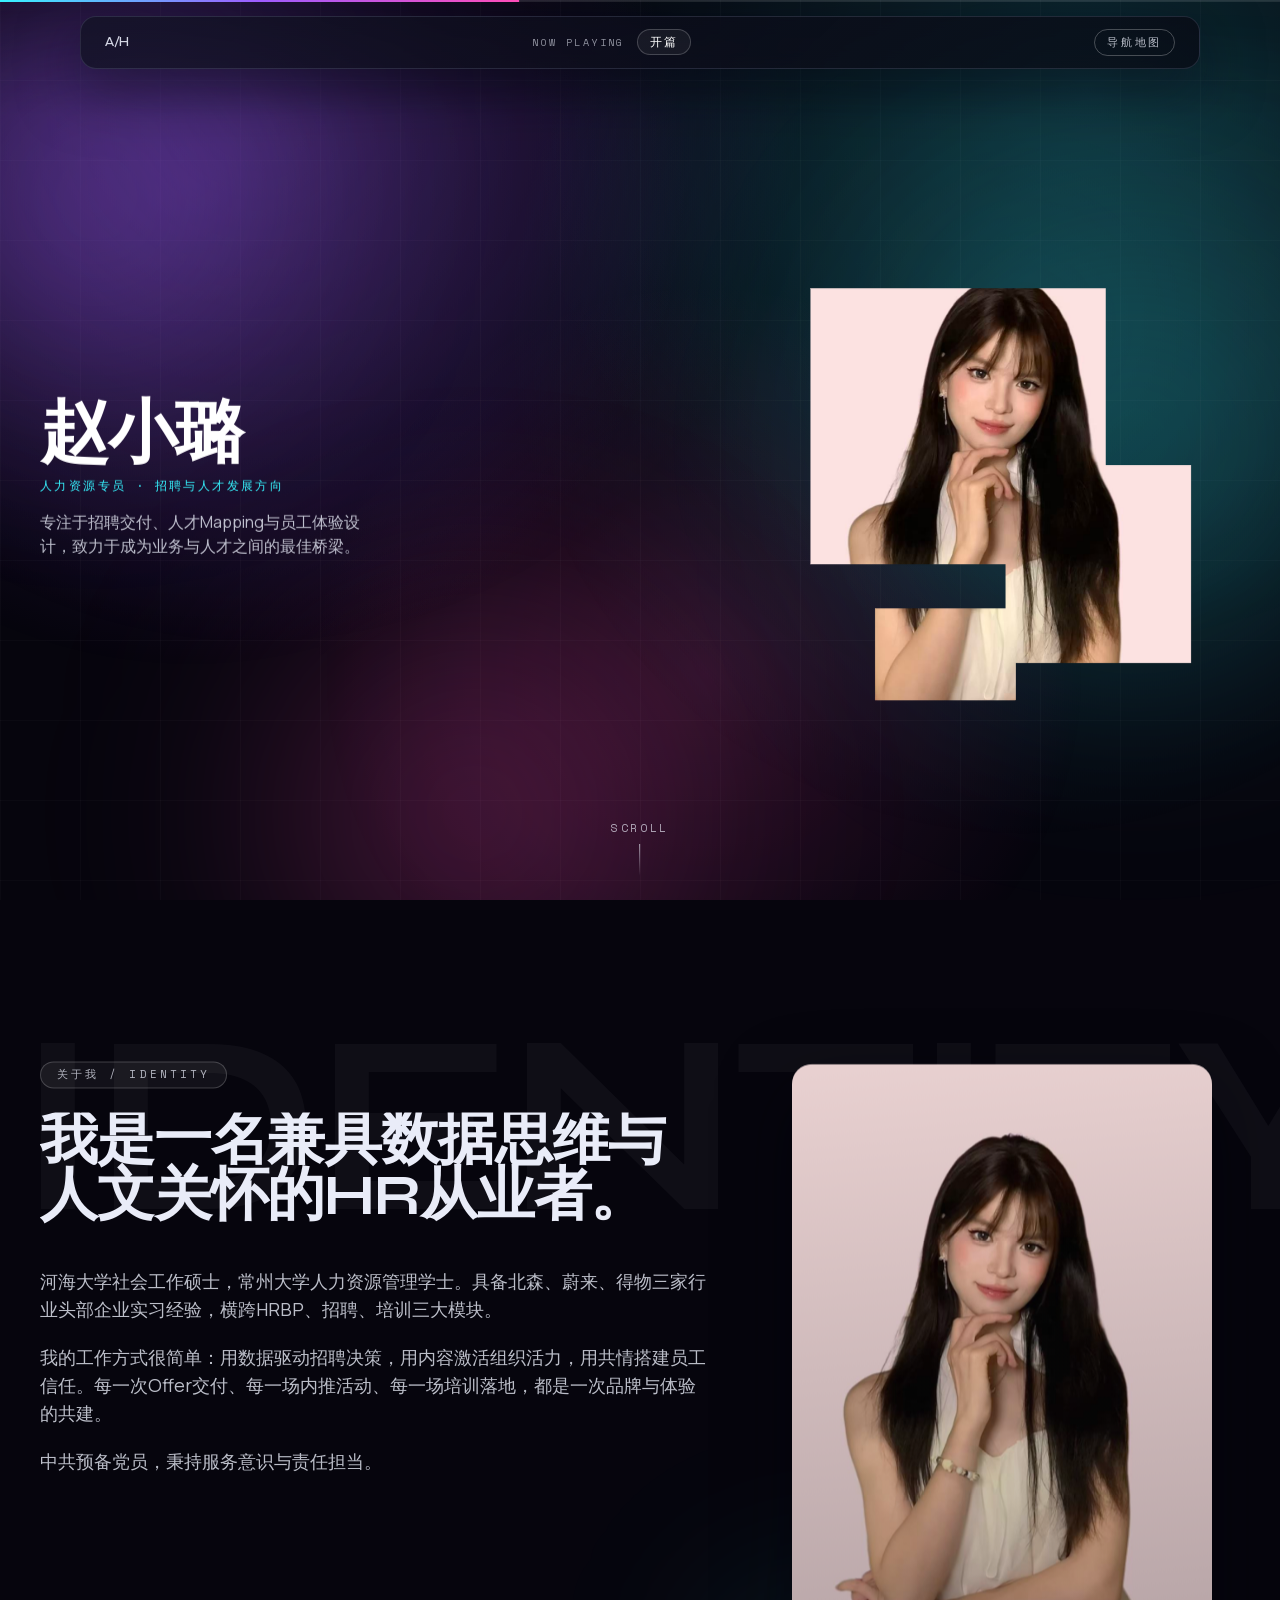
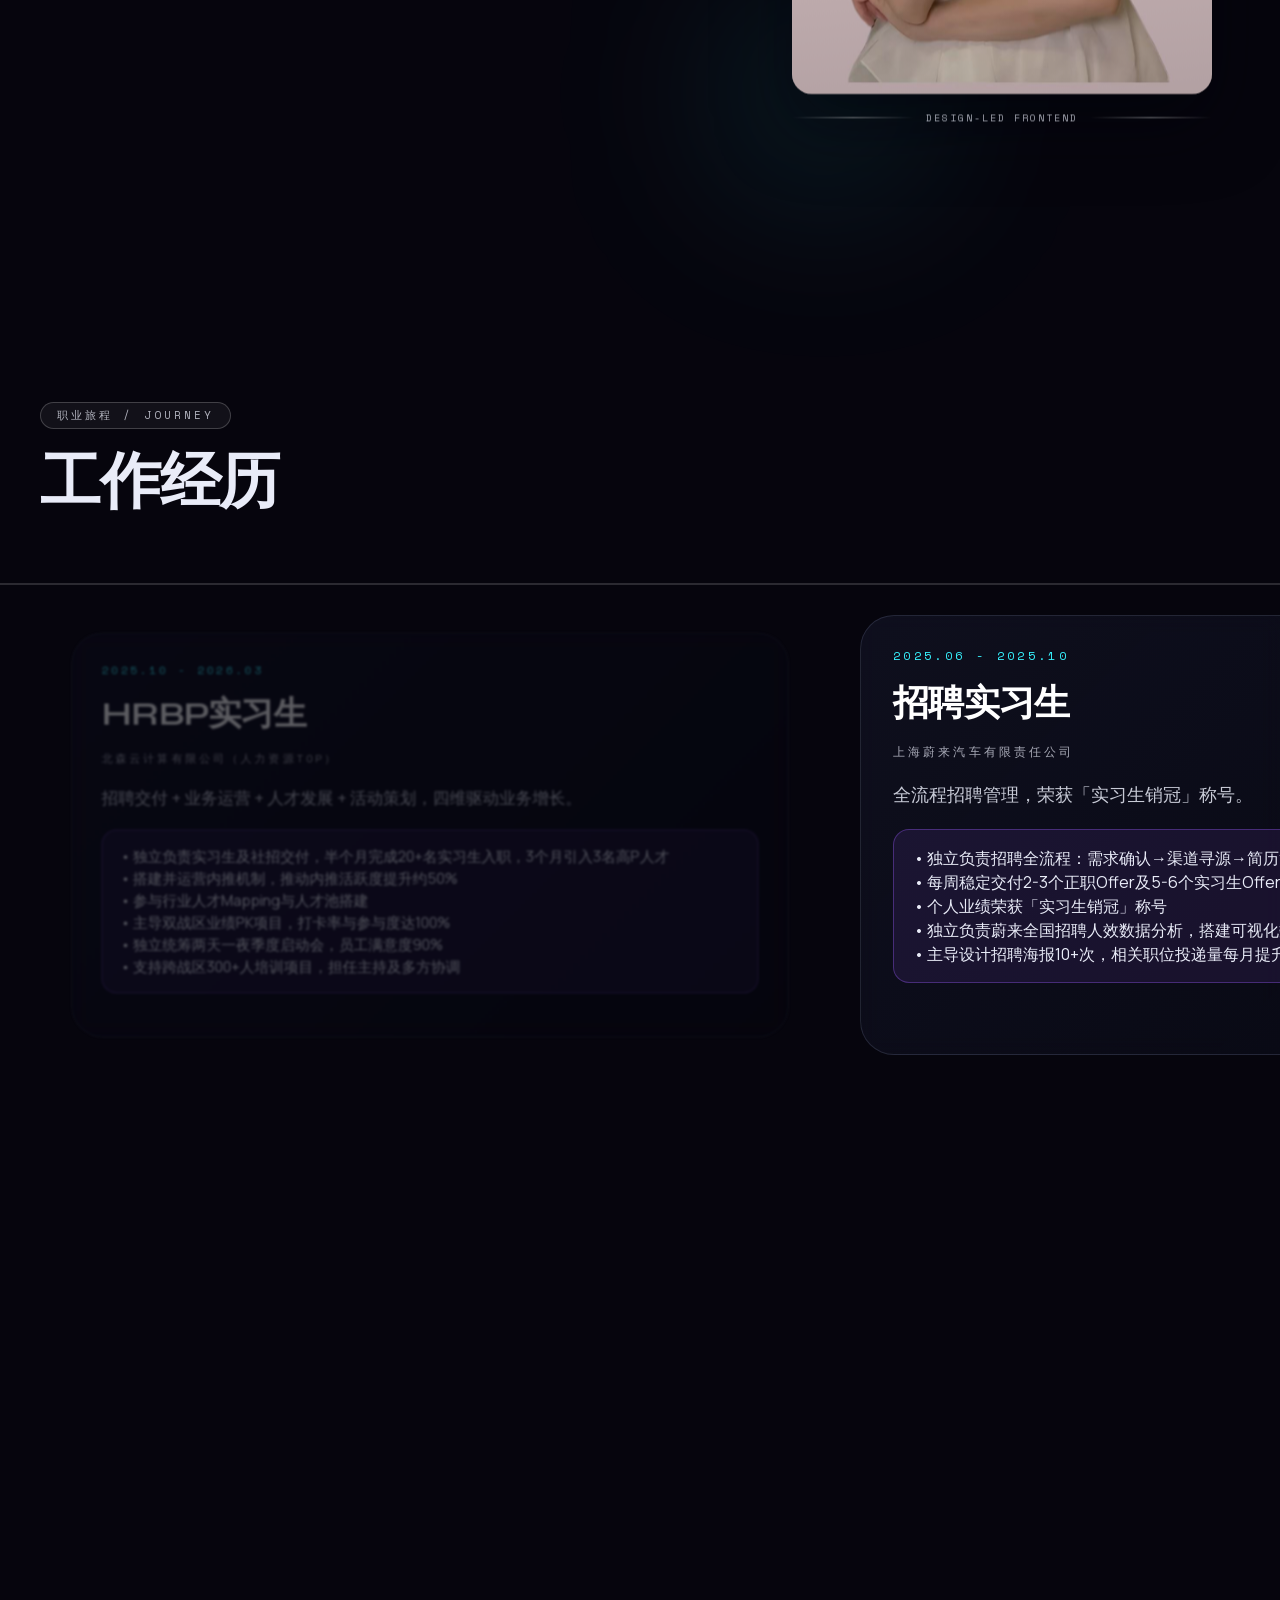
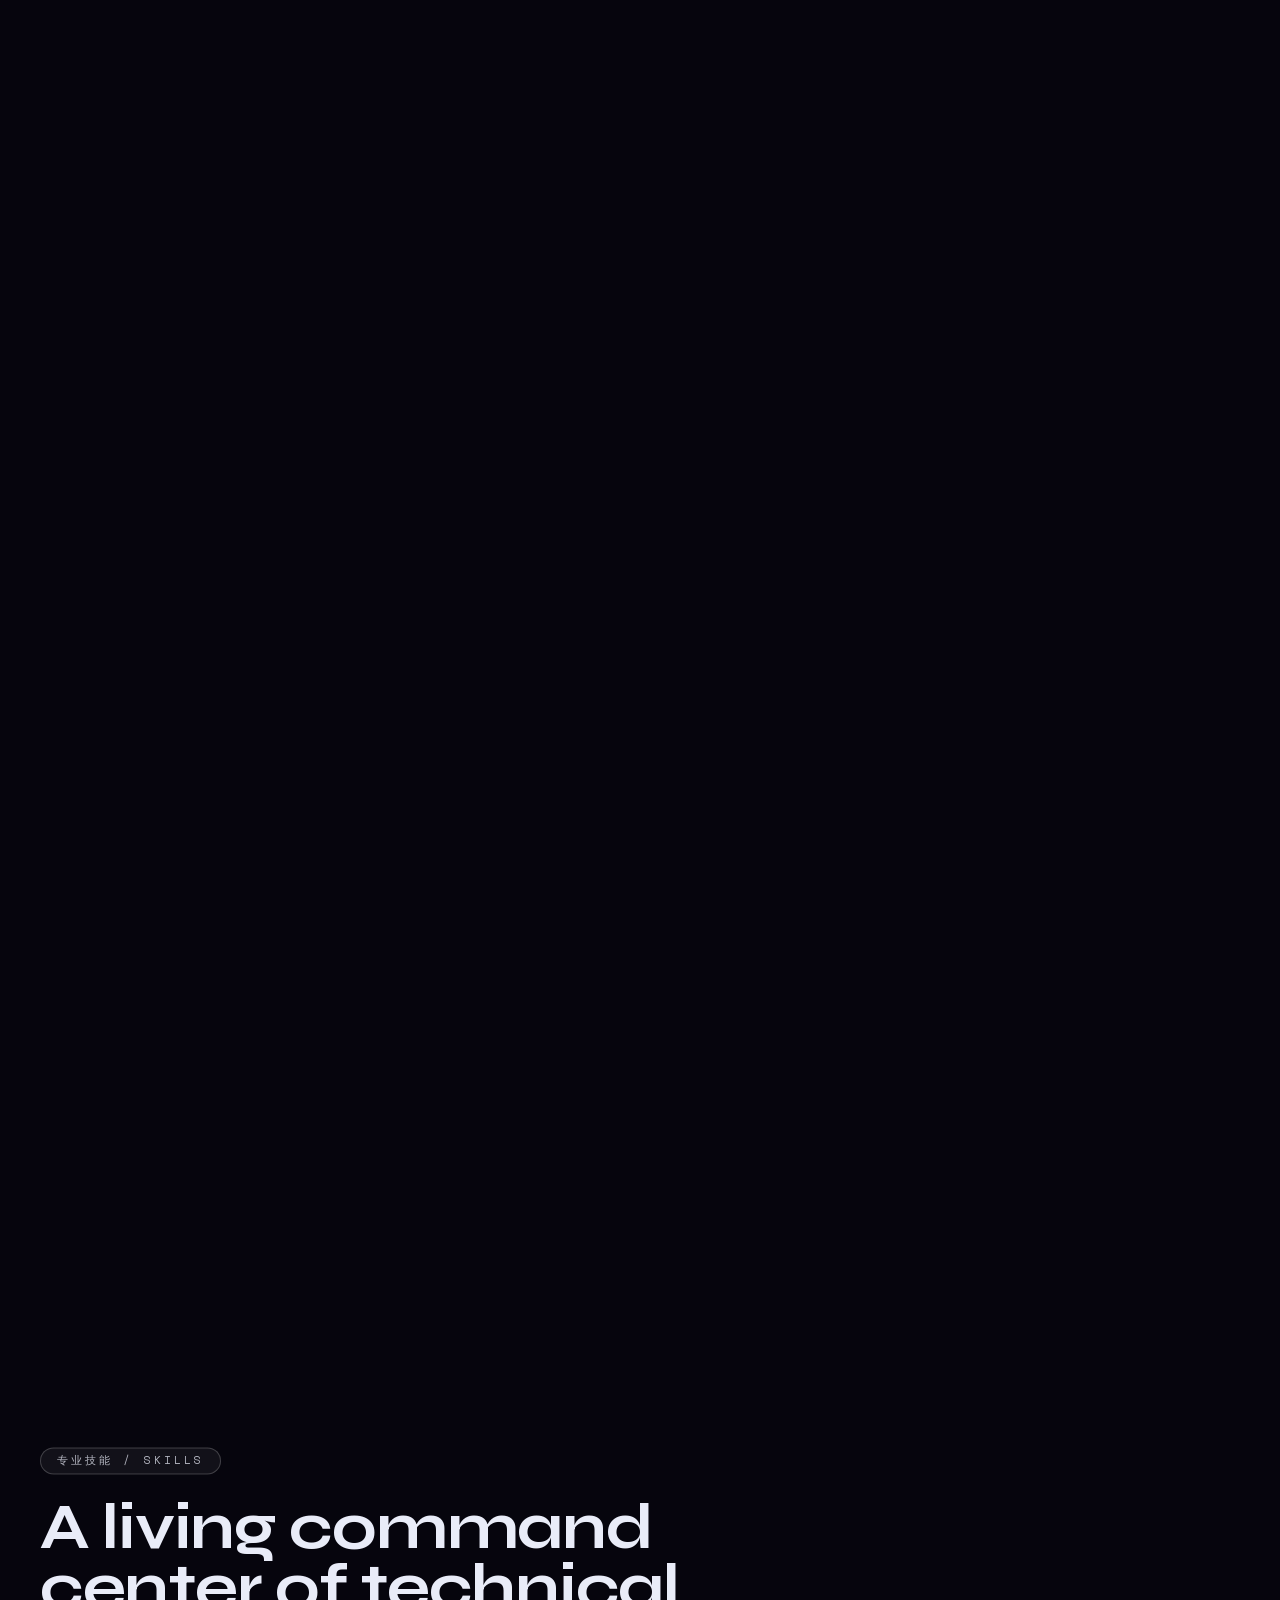
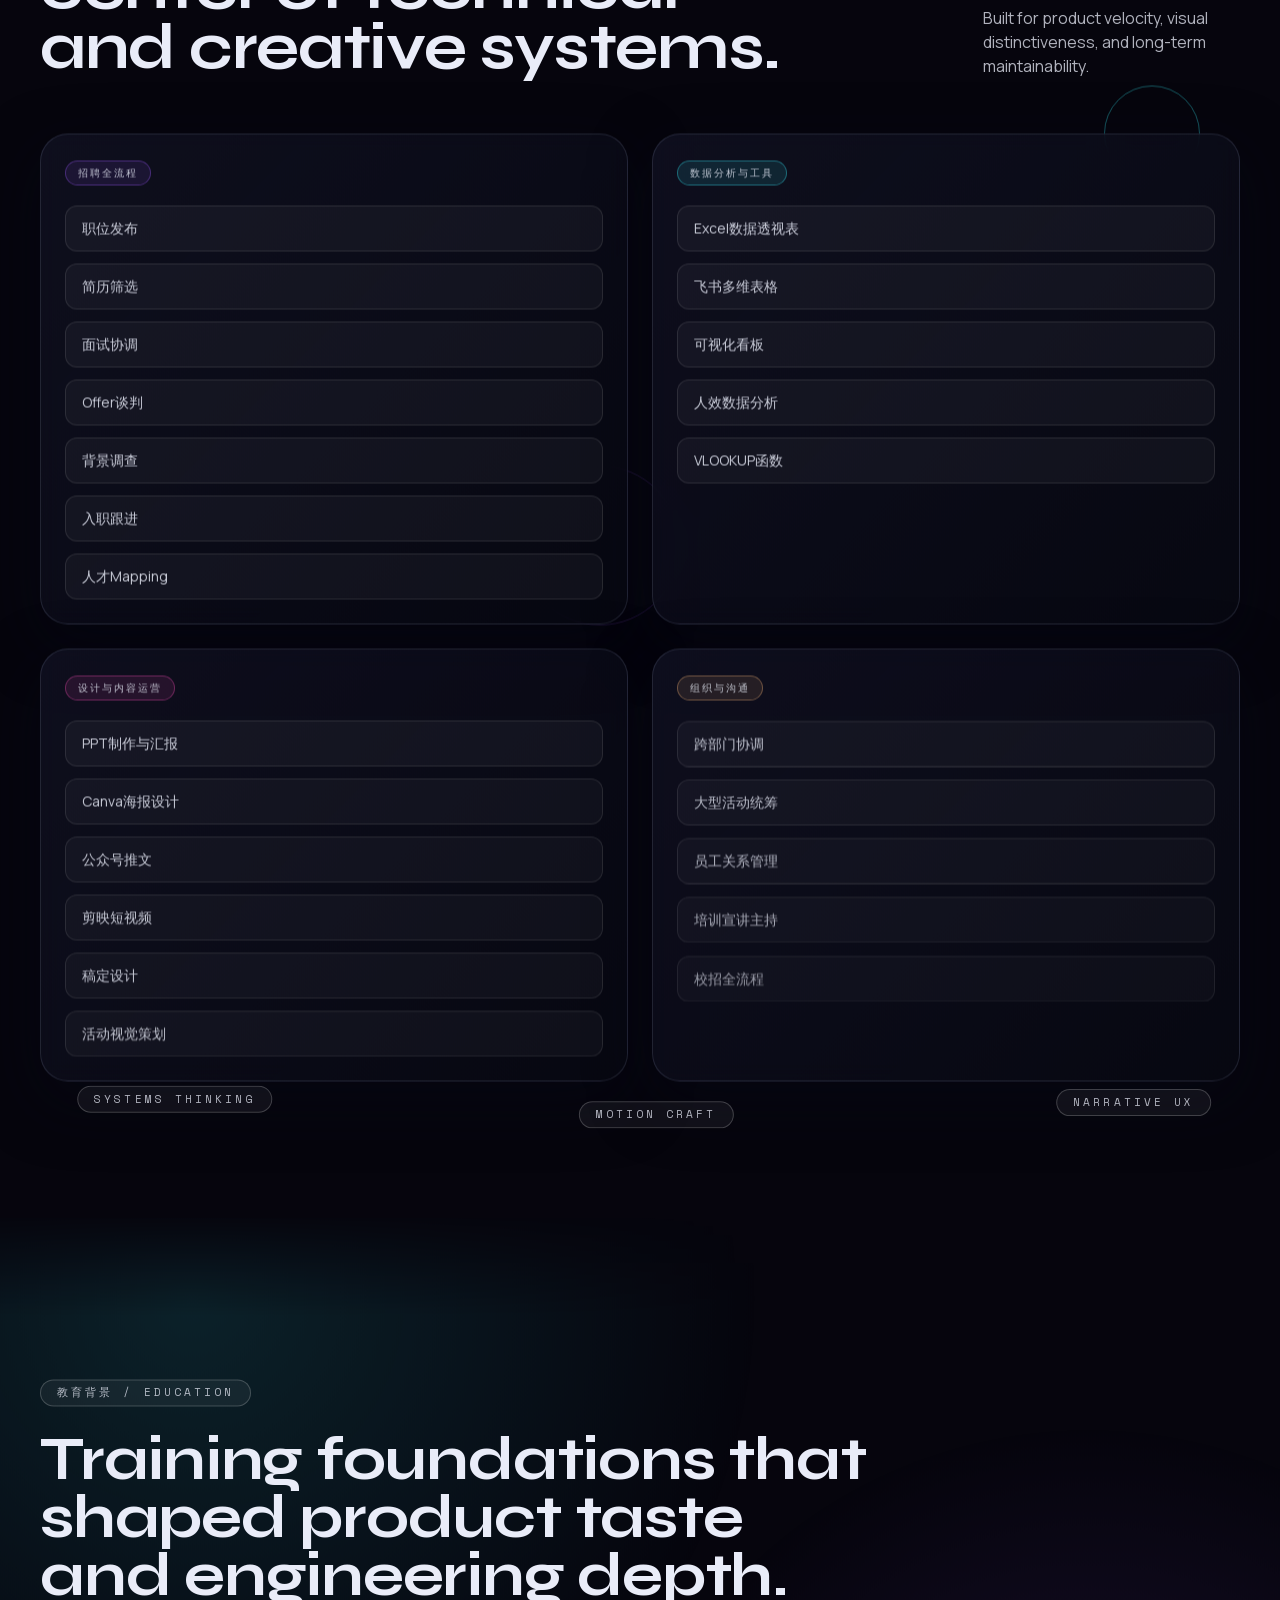
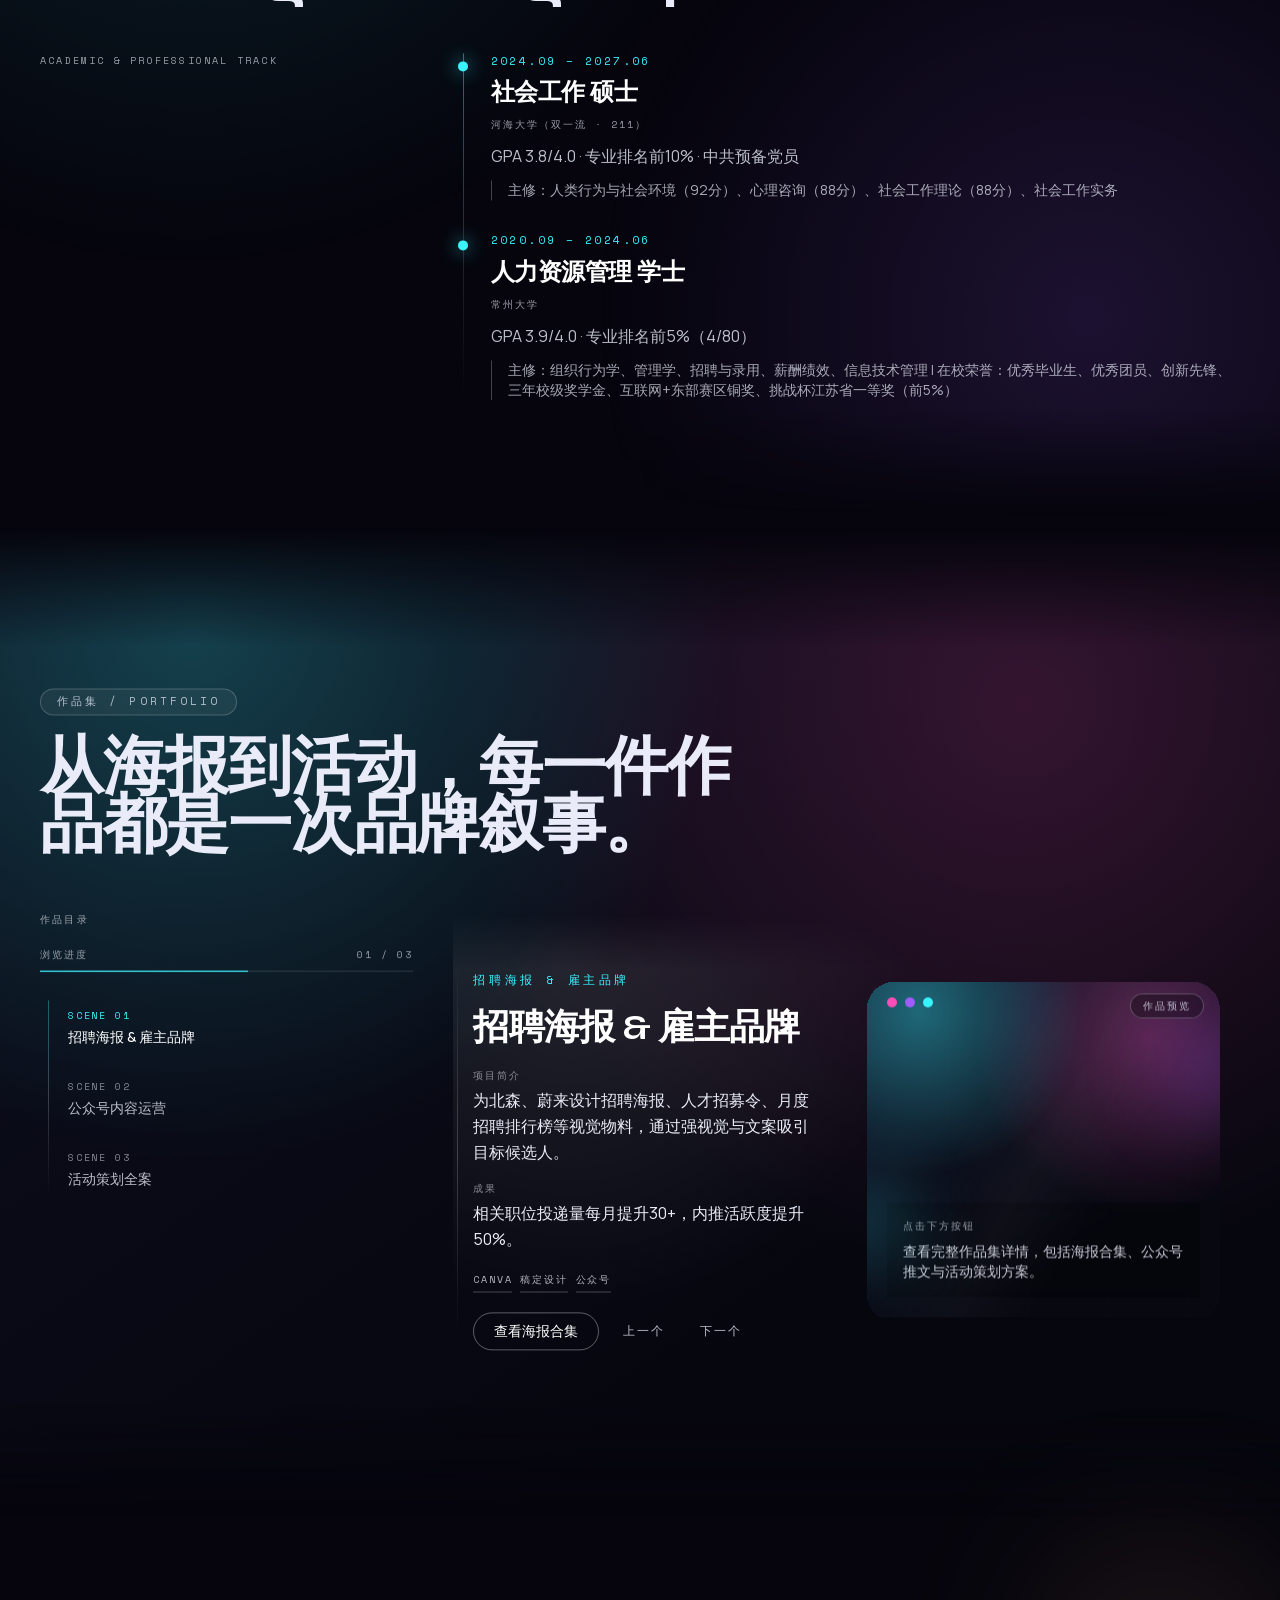
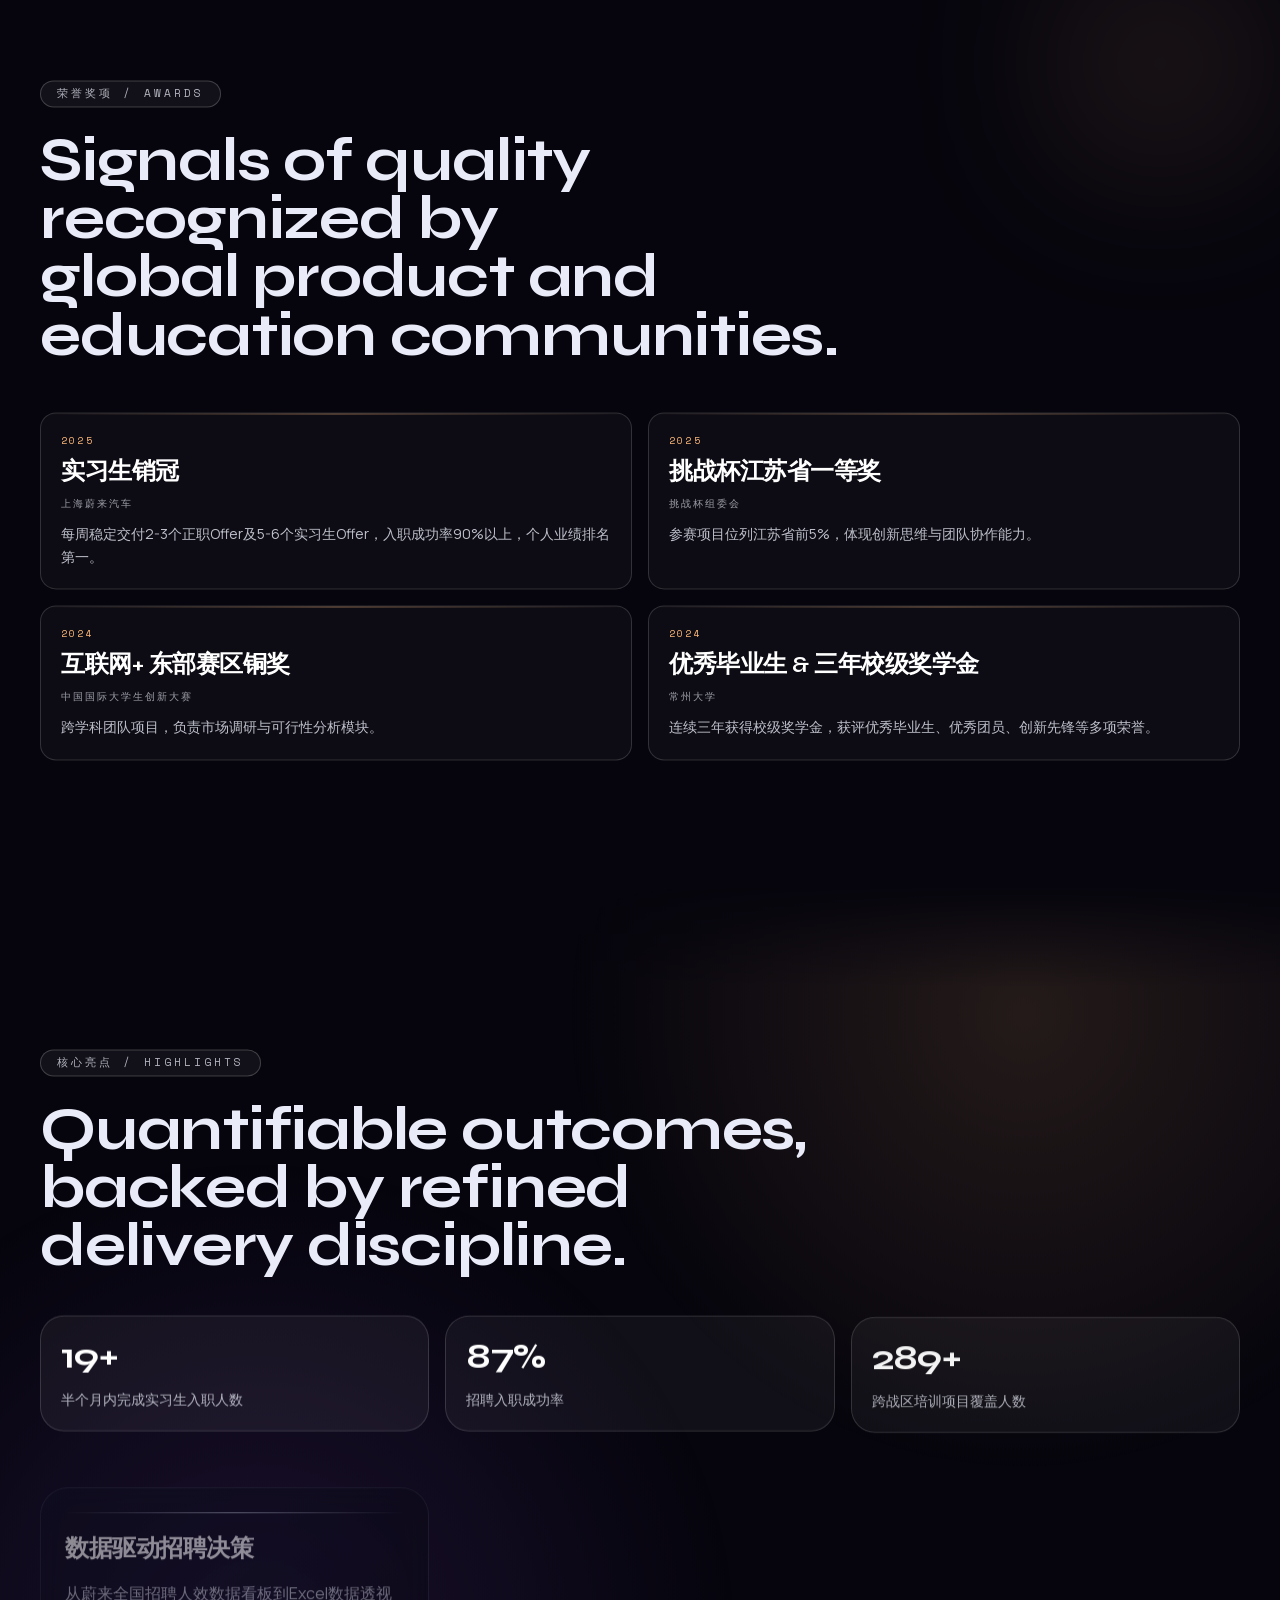
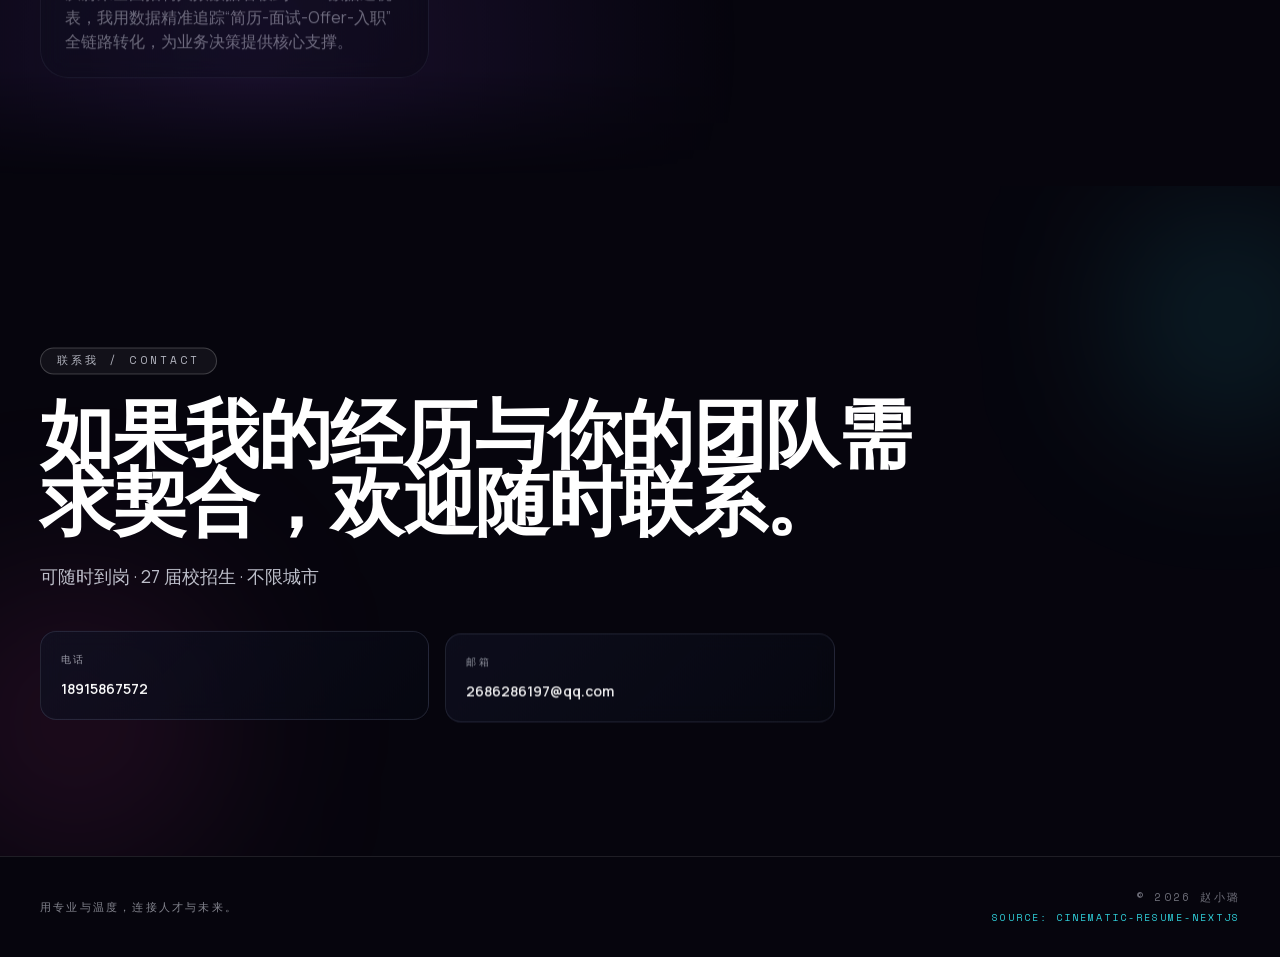
==== index.html @ 53067292 "🎬 赵小璐 Cinematic Portfolio - 初始上线" ====
<!DOCTYPE html><html lang="zh-CN" class="syne_1d438387-module__gWpXua__variable outfit_2abbc398-module__9SQu9W__variable space_grotesk_453a282b-module__MgkKOa__variable manrope_a8848467-module__G6W1Gq__variable inter_9de56097-module__CsyjlW__variable sora_3c48a25f-module__E5JlfG__variable space_mono_70fd937b-module__KsdeoW__variable jetbrains_mono_94126254-module__TF3kaW__variable"><head><meta charSet="utf-8"/><meta name="viewport" content="width=device-width, initial-scale=1"/><link rel="preload" href="/_next/static/media/051742360c26797e-s.p.0f97p8c3305p~.woff2" as="font" crossorigin="" type="font/woff2"/><link rel="preload" href="/_next/static/media/0c795a286deabae8-s.p.14tvuu96~wkr0.woff2" as="font" crossorigin="" type="font/woff2"/><link rel="preload" href="/_next/static/media/0c89a48fa5027cee-s.p.0rd3rjvnnhw7n.woff2" as="font" crossorigin="" type="font/woff2"/><link rel="preload" href="/_next/static/media/1b99372b3eaef0c8-s.p.0gx2haw2tmll8.woff2" as="font" crossorigin="" type="font/woff2"/><link rel="preload" href="/_next/static/media/6bd983bd58a87a3d-s.p.0h108oidc_0fm.woff2" as="font" crossorigin="" type="font/woff2"/><link rel="preload" href="/_next/static/media/83afe278b6a6bb3c-s.p.0q-301v4kxxnr.woff2" as="font" crossorigin="" type="font/woff2"/><link rel="preload" href="/_next/static/media/8d05cfa5faa8406c-s.p.0kbulo~7o8gic.woff2" as="font" crossorigin="" type="font/woff2"/><link rel="preload" href="/_next/static/media/a343f882a40d2cc9-s.p.0kho-wj7-y-w1.woff2" as="font" crossorigin="" type="font/woff2"/><link rel="preload" href="/_next/static/media/dc0d9adbac686440-s.p.0~z396rbj0t4w.woff2" as="font" crossorigin="" type="font/woff2"/><link rel="preload" as="image" href="/profile-photo.jpg"/><link rel="stylesheet" href="/_next/static/chunks/16zshi-6kwmlh.css" data-precedence="next"/><link rel="preload" as="script" fetchPriority="low" href="/_next/static/chunks/045g~0~zva_mv.js"/><script src="/_next/static/chunks/0dgq26a5_oy.a.js" async=""></script><script src="/_next/static/chunks/0yoi6g0rt32bk.js" async=""></script><script src="/_next/static/chunks/0s5jpni_hwqeg.js" async=""></script><script src="/_next/static/chunks/turbopack-17_g3jlff4h4-.js" async=""></script><script src="/_next/static/chunks/01xlw8hd842-c.js" async=""></script><script src="/_next/static/chunks/0d3shmwh5_nmn.js" async=""></script><script src="/_next/static/chunks/15ika4zy8_z34.js" async=""></script><script src="/_next/static/chunks/0mymiauwspnv5.js" async=""></script><meta name="next-size-adjust" content=""/><meta name="theme-color" content="#06050d"/><title>赵小璐 | 赵小璐 · HR Portfolio</title><meta name="description" content="赵小璐，河海大学社会工作硕士，专注人力资源方向。具备北森、蔚来、得物三家名企实习经验，擅长招聘全流程、人才Mapping、活动策划与数据分析。"/><meta name="application-name" content="赵小璐 · HR Portfolio"/><link rel="author" href="https://zhaoxiaolu.me"/><meta name="author" content="赵小璐"/><meta name="keywords" content="赵小璐,人力资源,HR,招聘,人才发展,河海大学,portfolio,简历"/><meta name="creator" content="赵小璐"/><meta name="publisher" content="赵小璐"/><meta name="robots" content="index, follow"/><meta name="googlebot" content="index, follow, max-video-preview:-1, max-image-preview:large, max-snippet:-1"/><meta name="category" content="technology"/><link rel="canonical" href="https://zhaoxiaolu.me/"/><meta property="og:title" content="赵小璐 | 赵小璐 · HR Portfolio"/><meta property="og:description" content="赵小璐，河海大学社会工作硕士，专注人力资源方向。具备北森、蔚来、得物三家名企实习经验，擅长招聘全流程、人才Mapping、活动策划与数据分析。"/><meta property="og:url" content="https://zhaoxiaolu.me/"/><meta property="og:site_name" content="赵小璐 · HR Portfolio"/><meta property="og:locale" content="zh_CN"/><meta property="og:image" content="https://zhaoxiaolu.me/og-profile.jpg"/><meta property="og:image:width" content="1200"/><meta property="og:image:height" content="630"/><meta property="og:image:alt" content="赵小璐 - 赵小璐 · HR Portfolio"/><meta property="og:type" content="website"/><meta name="twitter:card" content="summary_large_image"/><meta name="twitter:title" content="赵小璐 | 赵小璐 · HR Portfolio"/><meta name="twitter:description" content="赵小璐，河海大学社会工作硕士，专注人力资源方向。具备北森、蔚来、得物三家名企实习经验，擅长招聘全流程、人才Mapping、活动策划与数据分析。"/><meta name="twitter:image" content="https://zhaoxiaolu.me/og-profile.jpg"/><script src="/_next/static/chunks/03~yq9q893hmn.js" noModule=""></script></head><body style="--bg-0:#06050d;--bg-1:#100f1f;--surface-a:#111223;--surface-b:#080913;--surface-a-rgb:17 18 35;--surface-b-rgb:8 9 19;--text-main:#e9ecf8;--text-soft:#bfc4da;--loader-bg:#06050d;--loader-text:#e9ecf8;--bg-start:#05040b;--bg-mid:#090917;--bg-end:#06060f;--violet:#9f5cff;--cyan:#37f4ff;--magenta:#ff4db8;--amber:#ffb979;--violet-rgb:159 92 255;--cyan-rgb:55 244 255;--magenta-rgb:255 77 184;--amber-rgb:255 185 121;--font-display:var(--font-display-syne);--font-body:var(--font-body-manrope);--font-mono:var(--font-mono-space)"><div hidden=""><!--$--><!--/$--></div><script type="application/ld+json">{"@context":"https://schema.org","@graph":[{"@type":"WebSite","name":"赵小璐 · HR Portfolio","url":"https://zhaoxiaolu.me","description":"赵小璐，河海大学社会工作硕士，专注人力资源方向。具备北森、蔚来、得物三家名企实习经验，擅长招聘全流程、人才Mapping、活动策划与数据分析。","inLanguage":"en"},{"@type":"Person","name":"赵小璐","jobTitle":"人力资源专员 · 招聘与人才发展方向","description":"专注于招聘交付、人才Mapping与员工体验设计，致力于成为业务与人才之间的最佳桥梁。","url":"https://zhaoxiaolu.me","sameAs":[]}]}</script><main class="relative overflow-x-clip bg-abyss text-silver"><div class="fixed inset-0 z-[140]"><div class="absolute inset-0 flex"><div class="loader-panel-left h-full w-1/2" style="background-color:var(--loader-bg)"></div><div class="loader-panel-right h-full w-1/2" style="background-color:var(--loader-bg)"></div></div><div class="absolute inset-0 flex items-center justify-center"><span class="loader-initials display-font text-[clamp(3.8rem,15vw,13rem)] font-extrabold leading-none tracking-[0.08em]" style="color:var(--loader-text)">你好</span></div></div><div class="cv2-main"><div class="fixed left-0 top-0 z-[74] h-[2px] w-full bg-white/10"><div class="h-full origin-left scale-x-0 bg-gradient-to-r from-neon-cyan via-neon-violet to-neon-magenta"></div></div><header class="fixed left-1/2 top-4 z-[72] w-[calc(100%-1.5rem)] -translate-x-1/2 md:w-[min(1120px,93vw)]"><nav class="surface-panel rounded-2xl px-4 py-3 shadow-card md:px-6"><div class="flex items-center justify-between gap-3"><button aria-label="Scroll to opening" class="display-font text-sm uppercase tracking-[0.28em] text-silver/90">A/H</button><div class="hidden items-center gap-3 lg:flex"><span class="mono-font text-[10px] uppercase tracking-[0.24em] text-silver/60">Now Playing</span><span class="rounded-full border border-white/20 bg-white/5 px-3 py-1 text-xs uppercase tracking-[0.18em] text-white">开篇</span></div><button aria-label="Open cinematic scene map" class="mono-font rounded-full border border-white/25 px-3 py-1 text-[11px] uppercase tracking-[0.24em] text-silver/80 transition hover:border-white/50 hover:text-white">导航地图</button></div></nav></header><div class="fixed inset-0 z-[71] hidden bg-[rgba(4,4,10,0.72)] backdrop-blur-[8px]"><div class="absolute inset-0 section-ambient bg-[radial-gradient(circle_at_15%_18%,rgba(55,244,255,0.12),transparent_42%),radial-gradient(circle_at_84%_78%,rgba(159,92,255,0.18),transparent_44%)]"></div><div class="grain-overlay absolute inset-0 opacity-25"></div><div class="pointer-events-none absolute inset-y-0 left-1/2 w-px bg-gradient-to-b from-transparent via-white/12 to-transparent max-lg:hidden"></div><div class="section-shell relative z-10 flex min-h-screen items-center py-24"><div class="scene-map-panel relative w-full"><div class="mb-8 flex items-center justify-between gap-3"><div><p class="mono-font text-[10px] uppercase tracking-[0.24em] text-silver/65">场景导航</p><p class="scene-map-meta display-font mt-2 text-2xl font-semibold text-white md:text-3xl">Cinematic Route Map</p></div><button class="scene-map-meta mono-font rounded-full border border-white/25 bg-white/[0.03] px-4 py-1.5 text-[10px] uppercase tracking-[0.22em] text-silver/80 transition hover:border-white/55 hover:text-white">Close</button></div><div class="grid gap-10 lg:grid-cols-12"><div class="lg:col-span-7"><div class="no-scrollbar max-h-[60vh] space-y-1 overflow-y-auto pr-2"><button class="scene-map-item group relative flex w-full items-center gap-4 border-b px-2 py-4 text-left transition md:py-5 border-neon-cyan/45"><span class="absolute -left-2 top-1/2 h-9 w-[2px] -translate-y-1/2 rounded-full transition bg-neon-cyan shadow-[0_0_18px_rgba(55,244,255,0.9)]"></span><span class="display-font text-3xl leading-none md:text-4xl text-neon-cyan">01</span><div class="min-w-0 flex-1"><p class="mono-font text-[10px] uppercase tracking-[0.2em] text-neon-cyan">Scene</p><p class="mt-1 text-sm uppercase tracking-[0.18em] md:text-base text-white">开篇</p></div><span class="h-px w-14 bg-gradient-to-r from-neon-cyan via-neon-violet to-neon-magenta"></span></button><button class="scene-map-item group relative flex w-full items-center gap-4 border-b px-2 py-4 text-left transition md:py-5 border-white/12 hover:border-white/30"><span class="absolute -left-2 top-1/2 h-9 w-[2px] -translate-y-1/2 rounded-full transition bg-transparent"></span><span class="display-font text-3xl leading-none md:text-4xl text-white/30 group-hover:text-white/60">02</span><div class="min-w-0 flex-1"><p class="mono-font text-[10px] uppercase tracking-[0.2em] text-silver/55">Scene</p><p class="mt-1 text-sm uppercase tracking-[0.18em] md:text-base text-silver/78 group-hover:text-white">关于我</p></div><span class="h-px w-14 bg-gradient-to-r from-white/0 to-white/20"></span></button><button class="scene-map-item group relative flex w-full items-center gap-4 border-b px-2 py-4 text-left transition md:py-5 border-white/12 hover:border-white/30"><span class="absolute -left-2 top-1/2 h-9 w-[2px] -translate-y-1/2 rounded-full transition bg-transparent"></span><span class="display-font text-3xl leading-none md:text-4xl text-white/30 group-hover:text-white/60">03</span><div class="min-w-0 flex-1"><p class="mono-font text-[10px] uppercase tracking-[0.2em] text-silver/55">Scene</p><p class="mt-1 text-sm uppercase tracking-[0.18em] md:text-base text-silver/78 group-hover:text-white">职业旅程</p></div><span class="h-px w-14 bg-gradient-to-r from-white/0 to-white/20"></span></button><button class="scene-map-item group relative flex w-full items-center gap-4 border-b px-2 py-4 text-left transition md:py-5 border-white/12 hover:border-white/30"><span class="absolute -left-2 top-1/2 h-9 w-[2px] -translate-y-1/2 rounded-full transition bg-transparent"></span><span class="display-font text-3xl leading-none md:text-4xl text-white/30 group-hover:text-white/60">04</span><div class="min-w-0 flex-1"><p class="mono-font text-[10px] uppercase tracking-[0.2em] text-silver/55">Scene</p><p class="mt-1 text-sm uppercase tracking-[0.18em] md:text-base text-silver/78 group-hover:text-white">专业技能</p></div><span class="h-px w-14 bg-gradient-to-r from-white/0 to-white/20"></span></button><button class="scene-map-item group relative flex w-full items-center gap-4 border-b px-2 py-4 text-left transition md:py-5 border-white/12 hover:border-white/30"><span class="absolute -left-2 top-1/2 h-9 w-[2px] -translate-y-1/2 rounded-full transition bg-transparent"></span><span class="display-font text-3xl leading-none md:text-4xl text-white/30 group-hover:text-white/60">05</span><div class="min-w-0 flex-1"><p class="mono-font text-[10px] uppercase tracking-[0.2em] text-silver/55">Scene</p><p class="mt-1 text-sm uppercase tracking-[0.18em] md:text-base text-silver/78 group-hover:text-white">教育背景</p></div><span class="h-px w-14 bg-gradient-to-r from-white/0 to-white/20"></span></button><button class="scene-map-item group relative flex w-full items-center gap-4 border-b px-2 py-4 text-left transition md:py-5 border-white/12 hover:border-white/30"><span class="absolute -left-2 top-1/2 h-9 w-[2px] -translate-y-1/2 rounded-full transition bg-transparent"></span><span class="display-font text-3xl leading-none md:text-4xl text-white/30 group-hover:text-white/60">06</span><div class="min-w-0 flex-1"><p class="mono-font text-[10px] uppercase tracking-[0.2em] text-silver/55">Scene</p><p class="mt-1 text-sm uppercase tracking-[0.18em] md:text-base text-silver/78 group-hover:text-white">作品集</p></div><span class="h-px w-14 bg-gradient-to-r from-white/0 to-white/20"></span></button><button class="scene-map-item group relative flex w-full items-center gap-4 border-b px-2 py-4 text-left transition md:py-5 border-white/12 hover:border-white/30"><span class="absolute -left-2 top-1/2 h-9 w-[2px] -translate-y-1/2 rounded-full transition bg-transparent"></span><span class="display-font text-3xl leading-none md:text-4xl text-white/30 group-hover:text-white/60">07</span><div class="min-w-0 flex-1"><p class="mono-font text-[10px] uppercase tracking-[0.2em] text-silver/55">Scene</p><p class="mt-1 text-sm uppercase tracking-[0.18em] md:text-base text-silver/78 group-hover:text-white">荣誉奖项</p></div><span class="h-px w-14 bg-gradient-to-r from-white/0 to-white/20"></span></button><button class="scene-map-item group relative flex w-full items-center gap-4 border-b px-2 py-4 text-left transition md:py-5 border-white/12 hover:border-white/30"><span class="absolute -left-2 top-1/2 h-9 w-[2px] -translate-y-1/2 rounded-full transition bg-transparent"></span><span class="display-font text-3xl leading-none md:text-4xl text-white/30 group-hover:text-white/60">08</span><div class="min-w-0 flex-1"><p class="mono-font text-[10px] uppercase tracking-[0.2em] text-silver/55">Scene</p><p class="mt-1 text-sm uppercase tracking-[0.18em] md:text-base text-silver/78 group-hover:text-white">核心亮点</p></div><span class="h-px w-14 bg-gradient-to-r from-white/0 to-white/20"></span></button><button class="scene-map-item group relative flex w-full items-center gap-4 border-b px-2 py-4 text-left transition md:py-5 border-white/12 hover:border-white/30"><span class="absolute -left-2 top-1/2 h-9 w-[2px] -translate-y-1/2 rounded-full transition bg-transparent"></span><span class="display-font text-3xl leading-none md:text-4xl text-white/30 group-hover:text-white/60">09</span><div class="min-w-0 flex-1"><p class="mono-font text-[10px] uppercase tracking-[0.2em] text-silver/55">Scene</p><p class="mt-1 text-sm uppercase tracking-[0.18em] md:text-base text-silver/78 group-hover:text-white">联系我</p></div><span class="h-px w-14 bg-gradient-to-r from-white/0 to-white/20"></span></button></div></div><div class="scene-map-meta relative lg:col-span-5"><p class="scene-preview-animate display-font pointer-events-none absolute -top-8 right-0 text-[18vw] font-bold leading-none text-white/[0.06] lg:text-[8vw]">01</p><div class="relative mt-6 lg:mt-10"><p class="scene-preview-animate mono-font text-[10px] uppercase tracking-[0.2em] text-silver/60">当前场景</p><p class="scene-preview-animate display-font mt-3 text-4xl font-bold leading-[0.95] text-white md:text-5xl">开篇</p><p class="scene-preview-animate mt-2 mono-font text-[10px] uppercase tracking-[0.2em] text-neon-cyan">场景 <!-- -->01</p><p class="scene-preview-animate mt-4 max-w-sm text-sm leading-relaxed text-silver/75 md:text-base">开篇氛围与第一印象。</p><p class="scene-preview-animate mt-2 max-w-sm text-xs leading-relaxed text-silver/55">A curated route through the portfolio narrative. Jump to any scene with a smooth cinematic transition.</p><div class="mt-6 h-px bg-gradient-to-r from-neon-cyan/70 via-white/30 to-transparent"></div><p class="mono-font mt-4 text-[10px] uppercase tracking-[0.2em] text-neon-cyan">共 <!-- -->9<!-- --> 个场景</p></div></div></div></div></div></div><div class="pointer-events-none fixed inset-0 z-0 overflow-hidden"><div class="noise-pan absolute inset-0 grain-overlay"></div><div class="absolute inset-0 grid-overlay opacity-60"></div><div class="absolute inset-0 bg-mesh-gradient opacity-85"></div><div class="ambient-orb-a absolute -left-20 top-8 h-[340px] w-[340px] rounded-full bg-neon-violet/30 blur-[110px]"></div><div class="ambient-orb-b absolute right-[-70px] top-[25vh] h-[420px] w-[420px] rounded-full bg-neon-cyan/20 blur-[130px]"></div><div class="ambient-orb-c absolute bottom-[-100px] left-[22%] h-[380px] w-[380px] rounded-full bg-neon-magenta/25 blur-[120px]"></div></div><div class="relative z-10"><section id="hero" data-section="true" class="hero-backdrop relative flex min-h-[100svh] items-center overflow-hidden pb-16 pt-32 md:pb-20 md:pt-36"><div class="hero-layer-slow section-ambient absolute inset-0 bg-[radial-gradient(circle_at_20%_10%,rgba(159,92,255,0.22),transparent_42%),radial-gradient(circle_at_80%_35%,rgba(55,244,255,0.12),transparent_44%)]"></div><div class="hero-layer-fast absolute right-[8%] top-[14%] h-52 w-52 rounded-full bg-neon-magenta/22 blur-[110px]"></div><div class="hero-layer-fast absolute left-[8%] top-[42%] h-52 w-52 rounded-full bg-neon-cyan/18 blur-[120px]"></div><div class="section-shell hero-scene-content relative z-10 w-full"><div class="grid items-center gap-8 lg:grid-cols-12"><div class="max-w-[820px] lg:col-span-7"><h1 class="hero-name display-font text-balance text-[clamp(2.1rem,5.4vw,4.9rem)] font-bold leading-[0.95] text-white">赵小璐</h1><p class="hero-field mono-font mt-3 text-xs uppercase tracking-[0.2em] text-neon-cyan">人力资源专员 · 招聘与人才发展方向</p><p class="hero-statement text-balance mt-4 max-w-lg text-sm leading-relaxed text-silver/80 md:text-base">专注于招聘交付、人才Mapping与员工体验设计，致力于成为业务与人才之间的最佳桥梁。</p></div><div class="hero-portrait relative mx-auto hidden w-full max-w-[360px] lg:col-span-5 lg:block xl:max-w-[400px]"><div class="hero-portrait-shell relative mx-auto aspect-[3/4] w-full overflow-hidden" style="-webkit-mask-image:url(/mask.svg);mask-image:url(/mask.svg);-webkit-mask-repeat:no-repeat;mask-repeat:no-repeat;-webkit-mask-size:100% 100%;mask-size:100% 100%;-webkit-mask-position:center;mask-position:center;-webkit-mask-mode:alpha;mask-mode:alpha"><img alt="赵小璐 portrait" decoding="async" data-nimg="fill" class="object-cover object-top" style="position:absolute;height:100%;width:100%;left:0;top:0;right:0;bottom:0;color:transparent" src="/profile-photo.jpg"/></div></div></div></div><button aria-label="Scroll to about section" class="hero-scroll-cue absolute bottom-4 left-1/2 z-20 -translate-x-1/2 md:bottom-6"><span class="mono-font inline-flex flex-col items-center text-[11px] uppercase tracking-[0.24em] text-silver/70">Scroll<span class="mt-2 h-8 w-px animate-pulseCue bg-gradient-to-b from-silver/70 to-transparent"></span></span></button></section><section id="about" data-section="true" class="relative py-28 md:py-36"><span class="about-bg-word pointer-events-none absolute left-4 top-10 display-font text-[20vw] font-bold uppercase tracking-[0.12em] text-white/[0.04]">Identity</span><div class="section-shell relative z-10 grid gap-10 lg:grid-cols-12"><div class="lg:col-span-7"><p class="label-chip mb-6">关于我 / Identity</p><h2 class="display-font text-balance text-[clamp(2rem,4.5vw,4rem)] font-bold leading-[0.98]"><span class="mr-[0.3ch] inline-block overflow-hidden"><span class="about-title-word inline-block">我是一名兼具数据思维与人文关怀的HR从业者。</span></span></h2><div class="mt-8 space-y-5"><p class="about-copy-line max-w-2xl text-base leading-relaxed text-silver/80 md:text-lg">河海大学社会工作硕士，常州大学人力资源管理学士。具备北森、蔚来、得物三家行业头部企业实习经验，横跨HRBP、招聘、培训三大模块。</p><p class="about-copy-line max-w-2xl text-base leading-relaxed text-silver/80 md:text-lg">我的工作方式很简单：用数据驱动招聘决策，用内容激活组织活力，用共情搭建员工信任。每一次Offer交付、每一场内推活动、每一场培训落地，都是一次品牌与体验的共建。</p><p class="about-copy-line max-w-2xl text-base leading-relaxed text-silver/80 md:text-lg">中共预备党员，秉持服务意识与责任担当。</p></div></div><div class="lg:col-span-5"><div class="identity-panel relative mx-auto mt-2 max-w-[420px]"><div class="pointer-events-none absolute -right-16 -top-16 h-48 w-48 rounded-full bg-neon-violet/18 blur-[95px]"></div><div class="pointer-events-none absolute -bottom-16 -left-16 h-48 w-48 rounded-full bg-neon-cyan/15 blur-[95px]"></div><figure class="about-portrait-frame relative aspect-[2/3] w-full overflow-hidden rounded-[20px] shadow-[0_28px_70px_rgba(2,3,11,0.55)]"><img alt="赵小璐 portrait" loading="lazy" decoding="async" data-nimg="fill" class="object-cover object-top" style="position:absolute;height:100%;width:100%;left:0;top:0;right:0;bottom:0;color:transparent" src="/profile-photo.jpg"/><div class="pointer-events-none absolute inset-0 bg-[linear-gradient(175deg,rgba(8,9,19,0.08),rgba(8,9,19,0.3))]"></div></figure><figcaption class="about-caption mt-4 flex items-center gap-3"><span class="h-px flex-1 bg-gradient-to-r from-transparent via-white/45 to-transparent"></span><p class="mono-font text-[10px] uppercase tracking-[0.2em] text-silver/70">Design-led Frontend</p><span class="h-px flex-1 bg-gradient-to-r from-transparent via-white/45 to-transparent"></span></figcaption></div></div></div></section><section id="journey" data-section="true" class="relative py-28 md:py-36"><div class="section-shell"><div class="mb-10 max-w-3xl"><p class="label-chip">职业旅程 / Journey</p><h2 class="display-font mt-6 text-balance text-[clamp(2rem,4.8vw,4.4rem)] font-bold leading-[0.95]">工作经历</h2></div></div><div class="hidden lg:block"><div class="relative mx-auto mt-6 w-[min(1400px,100vw)] overflow-hidden"><div class="absolute left-0 top-8 z-20 h-[2px] w-full origin-left bg-white/15"><div class="h-full origin-left scale-x-0 bg-gradient-to-r from-neon-cyan via-neon-violet to-neon-magenta"></div></div><div class="flex gap-10 px-10 pb-10 pt-16 will-change-transform"><article class="timeline-card surface-panel min-h-[440px] w-[70vw] max-w-[780px] flex-shrink-0 rounded-[34px] border border-white/15 px-8 py-8 is-active"><div class="timeline-card-content space-y-5"><p class="mono-font text-xs uppercase tracking-[0.28em] text-neon-cyan">2025.10 - 2026.03</p><h3 class="display-font text-4xl font-bold text-white">HRBP实习生</h3><p class="mono-font text-xs uppercase tracking-[0.26em] text-silver/70">北森云计算有限公司（人力资源TOP）</p><p class="max-w-xl text-lg leading-relaxed text-silver/85">招聘交付 + 业务运营 + 人才发展 + 活动策划，四维驱动业务增长。</p><div class="whitespace-pre-line rounded-2xl border border-neon-violet/35 bg-neon-violet/10 px-5 py-4 text-base text-silver">• 独立负责实习生及社招交付，半个月完成20+名实习生入职，3个月引入3名高P人才
• 搭建并运营内推机制，推动内推活跃度提升约50%
• 参与行业人才Mapping与人才池搭建
• 主导双战区业绩PK项目，打卡率与参与度达100%
• 独立统筹两天一夜季度启动会，员工满意度90%
• 支持跨战区300+人培训项目，担任主持及多方协调</div></div></article><article class="timeline-card surface-panel min-h-[440px] w-[70vw] max-w-[780px] flex-shrink-0 rounded-[34px] border border-white/15 px-8 py-8 "><div class="timeline-card-content space-y-5"><p class="mono-font text-xs uppercase tracking-[0.28em] text-neon-cyan">2025.06 - 2025.10</p><h3 class="display-font text-4xl font-bold text-white">招聘实习生</h3><p class="mono-font text-xs uppercase tracking-[0.26em] text-silver/70">上海蔚来汽车有限责任公司</p><p class="max-w-xl text-lg leading-relaxed text-silver/85">全流程招聘管理，荣获「实习生销冠」称号。</p><div class="whitespace-pre-line rounded-2xl border border-neon-violet/35 bg-neon-violet/10 px-5 py-4 text-base text-silver">• 独立负责招聘全流程：需求确认→渠道寻源→简历筛选→面试安排→Offer谈判→背调→入职
• 每周稳定交付2-3个正职Offer及5-6个实习生Offer，入职成功率90%以上
• 个人业绩荣获「实习生销冠」称号
• 独立负责蔚来全国招聘人效数据分析，搭建可视化数据看板
• 主导设计招聘海报10+次，相关职位投递量每月提升30+</div></div></article><article class="timeline-card surface-panel min-h-[440px] w-[70vw] max-w-[780px] flex-shrink-0 rounded-[34px] border border-white/15 px-8 py-8 "><div class="timeline-card-content space-y-5"><p class="mono-font text-xs uppercase tracking-[0.28em] text-neon-cyan">2022.06 - 2022.09</p><h3 class="display-font text-4xl font-bold text-white">培训实习生</h3><p class="mono-font text-xs uppercase tracking-[0.26em] text-silver/70">上海识装信息科技有限公司（得物）</p><p class="max-w-xl text-lg leading-relaxed text-silver/85">员工全生命周期管理 + 培训体系搭建。</p><div class="whitespace-pre-line rounded-2xl border border-neon-violet/35 bg-neon-violet/10 px-5 py-4 text-base text-silver">• 全面负责新员工入职全流程，每日处理10-15人入职手续，100%准确合规
• 独立撰写《招聘手册》，系统化梳理全流程招聘SOP
• 独立完成培训PPT课件制作及新员工宣讲，培训满意度95%以上
• 严谨跟进离职手续，离职交接与薪资结算零差错</div></div></article><article class="timeline-card surface-panel min-h-[440px] w-[70vw] max-w-[780px] flex-shrink-0 rounded-[34px] border border-white/15 px-8 py-8 "><div class="timeline-card-content space-y-5"><p class="mono-font text-xs uppercase tracking-[0.28em] text-neon-cyan">2024.05 - 至今</p><h3 class="display-font text-4xl font-bold text-white">研究生会主席</h3><p class="mono-font text-xs uppercase tracking-[0.26em] text-silver/70">河海大学研究生会</p><p class="max-w-xl text-lg leading-relaxed text-silver/85">500+人大型校园活动总负责人，跨部门团队领导。</p><div class="whitespace-pre-line rounded-2xl border border-neon-violet/35 bg-neon-violet/10 px-5 py-4 text-base text-silver">• 作为总负责人策划执行九校联盟、羽毛球联赛、啦啦操比赛等5+场500人级大型活动
• 联动宣传部、外联部、后勤部等多部门，协调逾百人团队
• 参与总人数超千人，活动满意度达95%
• 成功评选优秀学生会</div></div></article><div aria-hidden="true" class="w-[24vw] max-w-[320px] flex-shrink-0"></div></div></div></div><div class="section-shell lg:hidden"><div class="relative ml-3 mt-8 border-l border-white/20 pl-6"><article class="timeline-mobile-card relative mb-8 rounded-3xl border border-white/15 bg-white/[0.05] p-6"><div class="absolute -left-[34px] top-6 h-3 w-3 rounded-full bg-neon-cyan shadow-[0_0_18px_rgba(55,244,255,0.85)]"></div><p class="mono-font text-xs uppercase tracking-[0.28em] text-neon-cyan">2025.10 - 2026.03</p><h3 class="display-font mt-3 text-2xl font-semibold text-white">HRBP实习生</h3><p class="mono-font mt-2 text-[11px] uppercase tracking-[0.2em] text-silver/65">北森云计算有限公司（人力资源TOP）</p><p class="mt-4 text-sm leading-relaxed text-silver/80">招聘交付 + 业务运营 + 人才发展 + 活动策划，四维驱动业务增长。</p><p class="mt-4 whitespace-pre-line rounded-xl border border-neon-violet/35 bg-neon-violet/10 px-4 py-3 text-sm text-silver">• 独立负责实习生及社招交付，半个月完成20+名实习生入职，3个月引入3名高P人才
• 搭建并运营内推机制，推动内推活跃度提升约50%
• 参与行业人才Mapping与人才池搭建
• 主导双战区业绩PK项目，打卡率与参与度达100%
• 独立统筹两天一夜季度启动会，员工满意度90%
• 支持跨战区300+人培训项目，担任主持及多方协调</p></article><article class="timeline-mobile-card relative mb-8 rounded-3xl border border-white/15 bg-white/[0.05] p-6"><div class="absolute -left-[34px] top-6 h-3 w-3 rounded-full bg-neon-cyan shadow-[0_0_18px_rgba(55,244,255,0.85)]"></div><p class="mono-font text-xs uppercase tracking-[0.28em] text-neon-cyan">2025.06 - 2025.10</p><h3 class="display-font mt-3 text-2xl font-semibold text-white">招聘实习生</h3><p class="mono-font mt-2 text-[11px] uppercase tracking-[0.2em] text-silver/65">上海蔚来汽车有限责任公司</p><p class="mt-4 text-sm leading-relaxed text-silver/80">全流程招聘管理，荣获「实习生销冠」称号。</p><p class="mt-4 whitespace-pre-line rounded-xl border border-neon-violet/35 bg-neon-violet/10 px-4 py-3 text-sm text-silver">• 独立负责招聘全流程：需求确认→渠道寻源→简历筛选→面试安排→Offer谈判→背调→入职
• 每周稳定交付2-3个正职Offer及5-6个实习生Offer，入职成功率90%以上
• 个人业绩荣获「实习生销冠」称号
• 独立负责蔚来全国招聘人效数据分析，搭建可视化数据看板
• 主导设计招聘海报10+次，相关职位投递量每月提升30+</p></article><article class="timeline-mobile-card relative mb-8 rounded-3xl border border-white/15 bg-white/[0.05] p-6"><div class="absolute -left-[34px] top-6 h-3 w-3 rounded-full bg-neon-cyan shadow-[0_0_18px_rgba(55,244,255,0.85)]"></div><p class="mono-font text-xs uppercase tracking-[0.28em] text-neon-cyan">2022.06 - 2022.09</p><h3 class="display-font mt-3 text-2xl font-semibold text-white">培训实习生</h3><p class="mono-font mt-2 text-[11px] uppercase tracking-[0.2em] text-silver/65">上海识装信息科技有限公司（得物）</p><p class="mt-4 text-sm leading-relaxed text-silver/80">员工全生命周期管理 + 培训体系搭建。</p><p class="mt-4 whitespace-pre-line rounded-xl border border-neon-violet/35 bg-neon-violet/10 px-4 py-3 text-sm text-silver">• 全面负责新员工入职全流程，每日处理10-15人入职手续，100%准确合规
• 独立撰写《招聘手册》，系统化梳理全流程招聘SOP
• 独立完成培训PPT课件制作及新员工宣讲，培训满意度95%以上
• 严谨跟进离职手续，离职交接与薪资结算零差错</p></article><article class="timeline-mobile-card relative mb-8 rounded-3xl border border-white/15 bg-white/[0.05] p-6"><div class="absolute -left-[34px] top-6 h-3 w-3 rounded-full bg-neon-cyan shadow-[0_0_18px_rgba(55,244,255,0.85)]"></div><p class="mono-font text-xs uppercase tracking-[0.28em] text-neon-cyan">2024.05 - 至今</p><h3 class="display-font mt-3 text-2xl font-semibold text-white">研究生会主席</h3><p class="mono-font mt-2 text-[11px] uppercase tracking-[0.2em] text-silver/65">河海大学研究生会</p><p class="mt-4 text-sm leading-relaxed text-silver/80">500+人大型校园活动总负责人，跨部门团队领导。</p><p class="mt-4 whitespace-pre-line rounded-xl border border-neon-violet/35 bg-neon-violet/10 px-4 py-3 text-sm text-silver">• 作为总负责人策划执行九校联盟、羽毛球联赛、啦啦操比赛等5+场500人级大型活动
• 联动宣传部、外联部、后勤部等多部门，协调逾百人团队
• 参与总人数超千人，活动满意度达95%
• 成功评选优秀学生会</p></article></div></div></section><section id="skills" data-section="true" class="relative py-28 md:py-36"><div class="section-shell"><p class="label-chip">专业技能 / Skills</p><div class="skills-title mt-6 flex flex-col gap-4 lg:flex-row lg:items-end lg:justify-between"><h2 class="display-font text-balance text-[clamp(2.1rem,5vw,4.6rem)] font-bold leading-[0.94]">A living command center of technical and creative systems.</h2><p class="max-w-md text-sm leading-relaxed text-silver/75 md:text-base">Built for product velocity, visual distinctiveness, and long-term maintainability.</p></div><div class="skills-grid-shift relative mt-16"><div class="pointer-events-none absolute -top-12 right-10 hidden h-24 w-24 rounded-full border border-neon-cyan/35 lg:block"></div><div class="pointer-events-none absolute left-[40%] top-[35%] hidden h-40 w-40 rounded-full border border-neon-violet/20 lg:block"></div><div class="grid gap-6 md:grid-cols-2"><article class="skill-group surface-panel rounded-[28px] p-6 shadow-card"><div class="inline-flex rounded-full border px-3 py-1 border-neon-violet/35 bg-neon-violet/10"><span class="mono-font text-[10px] uppercase tracking-[0.2em] text-silver/80">招聘全流程</span></div><ul class="mt-5 grid gap-3"><li class="skill-item rounded-xl border border-white/10 bg-white/[0.04] px-4 py-3 text-sm text-silver/85 transition hover:border-white/30 hover:bg-white/10">职位发布</li><li class="skill-item rounded-xl border border-white/10 bg-white/[0.04] px-4 py-3 text-sm text-silver/85 transition hover:border-white/30 hover:bg-white/10">简历筛选</li><li class="skill-item rounded-xl border border-white/10 bg-white/[0.04] px-4 py-3 text-sm text-silver/85 transition hover:border-white/30 hover:bg-white/10">面试协调</li><li class="skill-item rounded-xl border border-white/10 bg-white/[0.04] px-4 py-3 text-sm text-silver/85 transition hover:border-white/30 hover:bg-white/10">Offer谈判</li><li class="skill-item rounded-xl border border-white/10 bg-white/[0.04] px-4 py-3 text-sm text-silver/85 transition hover:border-white/30 hover:bg-white/10">背景调查</li><li class="skill-item rounded-xl border border-white/10 bg-white/[0.04] px-4 py-3 text-sm text-silver/85 transition hover:border-white/30 hover:bg-white/10">入职跟进</li><li class="skill-item rounded-xl border border-white/10 bg-white/[0.04] px-4 py-3 text-sm text-silver/85 transition hover:border-white/30 hover:bg-white/10">人才Mapping</li></ul></article><article class="skill-group surface-panel rounded-[28px] p-6 shadow-card"><div class="inline-flex rounded-full border px-3 py-1 border-neon-cyan/35 bg-neon-cyan/10"><span class="mono-font text-[10px] uppercase tracking-[0.2em] text-silver/80">数据分析与工具</span></div><ul class="mt-5 grid gap-3"><li class="skill-item rounded-xl border border-white/10 bg-white/[0.04] px-4 py-3 text-sm text-silver/85 transition hover:border-white/30 hover:bg-white/10">Excel数据透视表</li><li class="skill-item rounded-xl border border-white/10 bg-white/[0.04] px-4 py-3 text-sm text-silver/85 transition hover:border-white/30 hover:bg-white/10">飞书多维表格</li><li class="skill-item rounded-xl border border-white/10 bg-white/[0.04] px-4 py-3 text-sm text-silver/85 transition hover:border-white/30 hover:bg-white/10">可视化看板</li><li class="skill-item rounded-xl border border-white/10 bg-white/[0.04] px-4 py-3 text-sm text-silver/85 transition hover:border-white/30 hover:bg-white/10">人效数据分析</li><li class="skill-item rounded-xl border border-white/10 bg-white/[0.04] px-4 py-3 text-sm text-silver/85 transition hover:border-white/30 hover:bg-white/10">VLOOKUP函数</li></ul></article><article class="skill-group surface-panel rounded-[28px] p-6 shadow-card"><div class="inline-flex rounded-full border px-3 py-1 border-neon-magenta/35 bg-neon-magenta/10"><span class="mono-font text-[10px] uppercase tracking-[0.2em] text-silver/80">设计与内容运营</span></div><ul class="mt-5 grid gap-3"><li class="skill-item rounded-xl border border-white/10 bg-white/[0.04] px-4 py-3 text-sm text-silver/85 transition hover:border-white/30 hover:bg-white/10">PPT制作与汇报</li><li class="skill-item rounded-xl border border-white/10 bg-white/[0.04] px-4 py-3 text-sm text-silver/85 transition hover:border-white/30 hover:bg-white/10">Canva海报设计</li><li class="skill-item rounded-xl border border-white/10 bg-white/[0.04] px-4 py-3 text-sm text-silver/85 transition hover:border-white/30 hover:bg-white/10">公众号推文</li><li class="skill-item rounded-xl border border-white/10 bg-white/[0.04] px-4 py-3 text-sm text-silver/85 transition hover:border-white/30 hover:bg-white/10">剪映短视频</li><li class="skill-item rounded-xl border border-white/10 bg-white/[0.04] px-4 py-3 text-sm text-silver/85 transition hover:border-white/30 hover:bg-white/10">稿定设计</li><li class="skill-item rounded-xl border border-white/10 bg-white/[0.04] px-4 py-3 text-sm text-silver/85 transition hover:border-white/30 hover:bg-white/10">活动视觉策划</li></ul></article><article class="skill-group surface-panel rounded-[28px] p-6 shadow-card"><div class="inline-flex rounded-full border px-3 py-1 border-neon-amber/35 bg-neon-amber/10"><span class="mono-font text-[10px] uppercase tracking-[0.2em] text-silver/80">组织与沟通</span></div><ul class="mt-5 grid gap-3"><li class="skill-item rounded-xl border border-white/10 bg-white/[0.04] px-4 py-3 text-sm text-silver/85 transition hover:border-white/30 hover:bg-white/10">跨部门协调</li><li class="skill-item rounded-xl border border-white/10 bg-white/[0.04] px-4 py-3 text-sm text-silver/85 transition hover:border-white/30 hover:bg-white/10">大型活动统筹</li><li class="skill-item rounded-xl border border-white/10 bg-white/[0.04] px-4 py-3 text-sm text-silver/85 transition hover:border-white/30 hover:bg-white/10">员工关系管理</li><li class="skill-item rounded-xl border border-white/10 bg-white/[0.04] px-4 py-3 text-sm text-silver/85 transition hover:border-white/30 hover:bg-white/10">培训宣讲主持</li><li class="skill-item rounded-xl border border-white/10 bg-white/[0.04] px-4 py-3 text-sm text-silver/85 transition hover:border-white/30 hover:bg-white/10">校招全流程</li></ul></article></div><div class="pointer-events-none absolute -bottom-10 left-0 hidden w-full justify-between px-8 lg:flex"><span class="skill-badge label-chip">Systems Thinking</span><span class="skill-badge label-chip">Motion Craft</span><span class="skill-badge label-chip">Narrative UX</span></div></div></div></section><section id="education" data-section="true" class="relative overflow-hidden py-28 md:py-36"><div class="education-ambient section-ambient pointer-events-none absolute inset-0 bg-[radial-gradient(circle_at_15%_10%,rgba(55,244,255,0.12),transparent_42%),radial-gradient(circle_at_85%_78%,rgba(159,92,255,0.15),transparent_38%)]"></div><div class="section-shell relative z-10"><p class="education-label label-chip">教育背景 / Education</p><h2 class="education-title display-font mt-6 max-w-4xl text-balance text-[clamp(2rem,4.8vw,4.2rem)] font-bold leading-[0.95]">Training foundations that shaped product taste and engineering depth.</h2><div class="mt-12 grid gap-8 lg:grid-cols-12"><div class="lg:col-span-4"><p class="mono-font text-[10px] uppercase tracking-[0.22em] text-silver/65">Academic &amp; Professional Track</p></div><div class="relative lg:col-span-8"><div class="pointer-events-none absolute bottom-0 left-3 top-0 w-px bg-gradient-to-b from-neon-cyan/45 via-white/15 to-transparent"></div><div class="space-y-8 pl-10"><article class="education-node relative"><span class="absolute -left-[2.05rem] top-2 h-2.5 w-2.5 rounded-full bg-neon-cyan shadow-[0_0_18px_rgba(55,244,255,0.8)]"></span><p class="mono-font text-[11px] uppercase tracking-[0.22em] text-neon-cyan">2024.09 – 2027.06</p><h3 class="display-font mt-2 text-2xl font-semibold text-white">社会工作 硕士</h3><p class="mono-font mt-2 text-[10px] uppercase tracking-[0.2em] text-silver/65">河海大学（双一流 · 211）</p><p class="mt-3 text-sm leading-relaxed text-silver/80 md:text-base">GPA 3.8/4.0 · 专业排名前10% · 中共预备党员</p><p class="mt-3 border-l border-white/25 pl-4 text-sm text-silver/70">主修：人类行为与社会环境（92分）、心理咨询（88分）、社会工作理论（88分）、社会工作实务</p></article><article class="education-node relative"><span class="absolute -left-[2.05rem] top-2 h-2.5 w-2.5 rounded-full bg-neon-cyan shadow-[0_0_18px_rgba(55,244,255,0.8)]"></span><p class="mono-font text-[11px] uppercase tracking-[0.22em] text-neon-cyan">2020.09 – 2024.06</p><h3 class="display-font mt-2 text-2xl font-semibold text-white">人力资源管理 学士</h3><p class="mono-font mt-2 text-[10px] uppercase tracking-[0.2em] text-silver/65">常州大学</p><p class="mt-3 text-sm leading-relaxed text-silver/80 md:text-base">GPA 3.9/4.0 · 专业排名前5%（4/80）</p><p class="mt-3 border-l border-white/25 pl-4 text-sm text-silver/70">主修：组织行为学、管理学、招聘与录用、薪酬绩效、信息技术管理 | 在校荣誉：优秀毕业生、优秀团员、创新先锋、三年校级奖学金、互联网+东部赛区铜奖、挑战杯江苏省一等奖（前5%）</p></article></div></div></div></div></section><section id="projects" data-section="true" class="relative overflow-hidden py-28 md:py-36"><div class="pointer-events-none absolute inset-0 -z-10"><div class="section-ambient absolute inset-0 opacity-60" style="background-image:radial-gradient(circle at 15% 10%,rgba(55,244,255,0.38),transparent 38%),radial-gradient(circle at 80% 18%,rgba(255,77,184,0.30),transparent 44%),linear-gradient(145deg,#12152a,#070810 72%)"></div><div class="grain-overlay section-ambient absolute inset-0"></div></div><div class="section-shell"><div class="max-w-4xl"><p class="projects-label label-chip">作品集 / Portfolio</p><h2 class="projects-title display-font mt-6 text-balance text-[clamp(2.1rem,5vw,4.8rem)] font-bold leading-[0.92]">从海报到活动，每一件作品都是一次品牌叙事。</h2></div><div class="mt-14 grid gap-10 lg:grid-cols-12"><div class="lg:col-span-4"><p class="mono-font mb-5 text-[10px] uppercase tracking-[0.22em] text-silver/65">作品目录</p><div class="project-hud mb-6"><div class="flex items-center justify-between text-[10px] uppercase tracking-[0.2em] text-silver/65"><span class="mono-font">浏览进度</span><span class="mono-font">01<!-- --> / <!-- -->03</span></div><div class="mt-2 h-[2px] overflow-hidden bg-white/10"><div class="h-full bg-neon-cyan/80 transition-[width] duration-100" style="width:0%"></div></div></div><div class="relative pl-7"><div class="pointer-events-none absolute bottom-1 left-2 top-1 w-px bg-gradient-to-b from-neon-cyan/35 via-white/20 to-transparent"></div><div class="max-h-[22rem] space-y-2 overflow-y-auto pr-2"><button class="project-selector-chip group relative w-full py-3 text-left" aria-current="true"><span class="absolute -left-[1.62rem] top-1/2 h-2.5 w-2.5 -translate-y-1/2 rounded-full border transition border-neon-cyan bg-neon-cyan shadow-[0_0_16px_rgba(55,244,255,0.8)]"></span><p class="mono-font text-[10px] uppercase tracking-[0.18em] transition text-neon-cyan">Scene <!-- -->01</p><p class="mt-1 text-sm font-medium transition text-white">招聘海报 &amp; 雇主品牌</p></button><button class="project-selector-chip group relative w-full py-3 text-left" aria-current="false"><span class="absolute -left-[1.62rem] top-1/2 h-2.5 w-2.5 -translate-y-1/2 rounded-full border transition border-white/35 bg-ink group-hover:border-white/70"></span><p class="mono-font text-[10px] uppercase tracking-[0.18em] transition text-silver/55">Scene <!-- -->02</p><p class="mt-1 text-sm font-medium transition text-silver/80 group-hover:text-white">公众号内容运营</p></button><button class="project-selector-chip group relative w-full py-3 text-left" aria-current="false"><span class="absolute -left-[1.62rem] top-1/2 h-2.5 w-2.5 -translate-y-1/2 rounded-full border transition border-white/35 bg-ink group-hover:border-white/70"></span><p class="mono-font text-[10px] uppercase tracking-[0.18em] transition text-silver/55">Scene <!-- -->03</p><p class="mt-1 text-sm font-medium transition text-silver/80 group-hover:text-white">活动策划全案</p></button></div></div></div><article class="project-stage project-stage-shell relative isolate overflow-hidden px-1 py-8 md:px-3 lg:col-span-8 lg:px-5 lg:py-10"><div class="section-ambient absolute inset-0 bg-[radial-gradient(circle_at_15%_12%,rgba(255,255,255,0.1),transparent_45%)]"></div><div class="relative z-10 grid items-center gap-8 lg:grid-cols-12 lg:gap-10"><div class="relative space-y-5 lg:col-span-6 lg:pr-4"><div class="pointer-events-none absolute -left-4 bottom-2 top-2 hidden w-px bg-gradient-to-b from-transparent via-white/20 to-transparent lg:block"></div><p class="project-stage-item mono-font text-xs uppercase tracking-[0.3em] text-neon-cyan">招聘海报 &amp; 雇主品牌</p><h3 class="project-stage-item display-font text-balance text-3xl font-bold text-white md:text-4xl">招聘海报 &amp; 雇主品牌</h3><div class="project-stage-item space-y-4"><div class="space-y-1"><p class="mono-font text-[10px] uppercase tracking-[0.18em] text-silver/55">项目简介</p><p class="text-base leading-relaxed text-silver/82">为北森、蔚来设计招聘海报、人才招募令、月度招聘排行榜等视觉物料，通过强视觉与文案吸引目标候选人。</p></div><div class="space-y-1"><p class="mono-font text-[10px] uppercase tracking-[0.18em] text-silver/55">成果</p><p class="text-base leading-relaxed text-silver/82">相关职位投递量每月提升30+，内推活跃度提升50%。</p></div></div><div class="project-stage-item flex flex-wrap gap-2"><span class="mono-font border-b border-white/25 pb-1 text-[10px] uppercase tracking-[0.18em] text-silver/75">Canva</span><span class="mono-font border-b border-white/25 pb-1 text-[10px] uppercase tracking-[0.18em] text-silver/75">稿定设计</span><span class="mono-font border-b border-white/25 pb-1 text-[10px] uppercase tracking-[0.18em] text-silver/75">公众号</span></div><div class="project-stage-item flex flex-wrap items-center gap-3"><a class="magnetic-button inline-block rounded-full border border-white/35 px-5 py-2 text-sm font-medium text-white hover:border-neon-cyan hover:text-neon-cyan transition-colors" href="/portfolio/posters/">查看海报合集</a><button class="px-3 py-2 text-xs uppercase tracking-[0.14em] text-silver/80 transition hover:text-white">上一个</button><button class="px-3 py-2 text-xs uppercase tracking-[0.14em] text-silver/80 transition hover:text-white">下一个</button></div></div><div class="lg:col-span-6"><div class="project-visual-layer relative overflow-hidden [clip-path:polygon(0_0,100%_0,100%_87%,84%_100%,0_100%)]"><div class="project-visual-inner relative min-h-[260px] md:min-h-[340px]" style="background-image:radial-gradient(circle at 15% 10%,rgba(55,244,255,0.38),transparent 38%),radial-gradient(circle at 80% 18%,rgba(255,77,184,0.30),transparent 44%),linear-gradient(145deg,#12152a,#070810 72%)"><div class="absolute left-5 top-5 flex gap-2"><span class="h-2.5 w-2.5 rounded-full bg-neon-magenta"></span><span class="h-2.5 w-2.5 rounded-full bg-neon-violet"></span><span class="h-2.5 w-2.5 rounded-full bg-neon-cyan"></span></div><div class="absolute right-4 top-4 rounded-full border border-white/25 bg-black/40 px-3 py-1 backdrop-blur"><p class="mono-font text-[10px] uppercase tracking-[0.2em] text-silver/80">作品预览</p></div><div class="absolute bottom-5 left-5 right-5 bg-black/20 p-4 backdrop-blur-sm"><p class="mono-font text-[10px] uppercase tracking-[0.2em] text-silver/65">点击下方按钮</p><p class="mt-2 text-sm text-silver/85">查看完整作品集详情，包括海报合集、公众号推文与活动策划方案。</p></div><div class="absolute -right-10 top-10 h-24 w-24 rounded-full bg-neon-violet/30 blur-2xl"></div><div class="absolute -left-10 bottom-14 h-20 w-20 rounded-full bg-neon-cyan/30 blur-2xl"></div><div class="absolute inset-0 bg-[linear-gradient(120deg,transparent_35%,rgba(255,255,255,0.13)_50%,transparent_65%)] opacity-20 mix-blend-screen"></div><div class="grid-overlay absolute inset-0 opacity-25"></div></div></div></div></div></article></div></div></section><section id="achievements" data-section="true" class="relative py-28 md:py-36"><div class="achievement-glow pointer-events-none absolute right-10 top-16 h-40 w-40 rounded-full bg-neon-amber/20 blur-[90px]"></div><div class="section-shell"><p class="label-chip">荣誉奖项 / Awards</p><h2 class="achievement-title display-font mt-6 max-w-4xl text-balance text-[clamp(2rem,4.8vw,4.2rem)] font-bold leading-[0.95]">Signals of quality recognized by global product and education communities.</h2><div class="mt-12 grid gap-4 md:grid-cols-2"><article class="achievement-item relative overflow-hidden rounded-2xl border border-white/15 bg-white/[0.03] p-5"><div class="absolute inset-x-0 top-0 h-px bg-gradient-to-r from-transparent via-neon-amber/65 to-transparent"></div><p class="mono-font text-[10px] uppercase tracking-[0.22em] text-neon-amber">2025</p><h3 class="display-font mt-2 text-2xl font-semibold text-white">实习生销冠</h3><p class="mono-font mt-2 text-[10px] uppercase tracking-[0.2em] text-silver/65">上海蔚来汽车</p><p class="mt-3 text-sm leading-relaxed text-silver/80">每周稳定交付2-3个正职Offer及5-6个实习生Offer，入职成功率90%以上，个人业绩排名第一。</p></article><article class="achievement-item relative overflow-hidden rounded-2xl border border-white/15 bg-white/[0.03] p-5"><div class="absolute inset-x-0 top-0 h-px bg-gradient-to-r from-transparent via-neon-amber/65 to-transparent"></div><p class="mono-font text-[10px] uppercase tracking-[0.22em] text-neon-amber">2025</p><h3 class="display-font mt-2 text-2xl font-semibold text-white">挑战杯江苏省一等奖</h3><p class="mono-font mt-2 text-[10px] uppercase tracking-[0.2em] text-silver/65">挑战杯组委会</p><p class="mt-3 text-sm leading-relaxed text-silver/80">参赛项目位列江苏省前5%，体现创新思维与团队协作能力。</p></article><article class="achievement-item relative overflow-hidden rounded-2xl border border-white/15 bg-white/[0.03] p-5"><div class="absolute inset-x-0 top-0 h-px bg-gradient-to-r from-transparent via-neon-amber/65 to-transparent"></div><p class="mono-font text-[10px] uppercase tracking-[0.22em] text-neon-amber">2024</p><h3 class="display-font mt-2 text-2xl font-semibold text-white">互联网+ 东部赛区铜奖</h3><p class="mono-font mt-2 text-[10px] uppercase tracking-[0.2em] text-silver/65">中国国际大学生创新大赛</p><p class="mt-3 text-sm leading-relaxed text-silver/80">跨学科团队项目，负责市场调研与可行性分析模块。</p></article><article class="achievement-item relative overflow-hidden rounded-2xl border border-white/15 bg-white/[0.03] p-5"><div class="absolute inset-x-0 top-0 h-px bg-gradient-to-r from-transparent via-neon-amber/65 to-transparent"></div><p class="mono-font text-[10px] uppercase tracking-[0.22em] text-neon-amber">2024</p><h3 class="display-font mt-2 text-2xl font-semibold text-white">优秀毕业生 &amp; 三年校级奖学金</h3><p class="mono-font mt-2 text-[10px] uppercase tracking-[0.2em] text-silver/65">常州大学</p><p class="mt-3 text-sm leading-relaxed text-silver/80">连续三年获得校级奖学金，获评优秀毕业生、优秀团员、创新先锋等多项荣誉。</p></article></div></div></section><section id="experience" data-section="true" class="relative overflow-hidden py-28 md:py-36"><div class="experience-texture section-ambient pointer-events-none absolute inset-0 bg-[radial-gradient(circle_at_80%_15%,rgba(255,185,121,0.12),transparent_36%),radial-gradient(circle_at_20%_85%,rgba(159,92,255,0.14),transparent_38%)]"></div><div class="section-shell relative z-10"><p class="label-chip">核心亮点 / Highlights</p><h2 class="experience-title display-font mt-6 max-w-4xl text-balance text-[clamp(2rem,4.8vw,4.4rem)] font-bold leading-[0.95]">Quantifiable outcomes, backed by refined delivery discipline.</h2><div class="mt-10 grid gap-4 md:grid-cols-3"><article class="highlight-metric rounded-3xl border border-white/15 bg-white/[0.05] p-5"><p class="display-font text-4xl font-bold text-white"><span class="metric-value" data-target="20">20</span><span>+</span></p><p class="mt-3 text-sm leading-relaxed text-silver/75">半个月内完成实习生入职人数</p></article><article class="highlight-metric rounded-3xl border border-white/15 bg-white/[0.05] p-5"><p class="display-font text-4xl font-bold text-white"><span class="metric-value" data-target="90">90</span><span>%</span></p><p class="mt-3 text-sm leading-relaxed text-silver/75">招聘入职成功率</p></article><article class="highlight-metric rounded-3xl border border-white/15 bg-white/[0.05] p-5"><p class="display-font text-4xl font-bold text-white"><span class="metric-value" data-target="300">300</span><span>+</span></p><p class="mt-3 text-sm leading-relaxed text-silver/75">跨战区培训项目覆盖人数</p></article></div><div class="mt-9 grid gap-4 lg:grid-cols-3"><article class="experience-panel surface-panel rounded-[28px] p-6 transition hover:-translate-y-1 hover:border-white/30 hover:shadow-glow" style="transform:translateY(0px)"><div class="story-divider mb-5"></div><h3 class="display-font text-2xl font-semibold text-white">数据驱动招聘决策</h3><p class="mt-4 text-sm leading-relaxed text-silver/80 md:text-base">从蔚来全国招聘人效数据看板到Excel数据透视表，我用数据精准追踪“简历-面试-Offer-入职”全链路转化，为业务决策提供核心支撑。</p></article><article class="experience-panel surface-panel rounded-[28px] p-6 transition hover:-translate-y-1 hover:border-white/30 hover:shadow-glow" style="transform:translateY(4px)"><div class="story-divider mb-5"></div><h3 class="display-font text-2xl font-semibold text-white">内容激活组织活力</h3><p class="mt-4 text-sm leading-relaxed text-silver/80 md:text-base">从公众号推文到两天一夜季度启动会，从招聘海报到员工关怀计划，我相信好的内容能凝聚人心、传递品牌。</p></article><article class="experience-panel surface-panel rounded-[28px] p-6 transition hover:-translate-y-1 hover:border-white/30 hover:shadow-glow" style="transform:translateY(8px)"><div class="story-divider mb-5"></div><h3 class="display-font text-2xl font-semibold text-white">共情建立信任连接</h3><p class="mt-4 text-sm leading-relaxed text-silver/80 md:text-base">社会工作专业背景赋予我独特的人文视角。每一通Offer电话、每一次员工面谈，我都以真诚与专业建立信任。</p></article></div></div></section><section id="contact" data-section="true" class="relative overflow-hidden pb-20 pt-28 md:pb-24 md:pt-36"><div class="contact-ambient absolute -right-8 top-12 h-44 w-44 rounded-full bg-neon-cyan/20 blur-[90px]"></div><div class="contact-ambient absolute -left-10 bottom-4 h-56 w-56 rounded-full bg-neon-magenta/20 blur-[110px]"></div><div class="section-shell relative z-10"><p class="label-chip">联系我 / Contact</p><h2 class="contact-title display-font text-balance mt-7 max-w-5xl text-[clamp(2.1rem,5.8vw,5.4rem)] font-bold leading-[0.92] text-white">如果我的经历与你的团队需求契合，欢迎随时联系。</h2><p class="contact-copy mt-6 max-w-2xl text-base leading-relaxed text-silver/80 md:text-lg">可随时到岗 · 27 届校招生 · 不限城市</p><div class="mt-10 grid gap-4 md:grid-cols-3"><a href="tel:18915867572" class="contact-card magnetic-button surface-panel rounded-2xl border border-white/20 p-5 focus-visible:outline-none focus-visible:ring-2 focus-visible:ring-neon-cyan"><p class="mono-font text-[10px] uppercase tracking-[0.22em] text-silver/65">电话</p><p class="mt-3 text-sm font-semibold text-white">18915867572</p></a><a href="mailto:2686286197@qq.com" class="contact-card magnetic-button surface-panel rounded-2xl border border-white/20 p-5 focus-visible:outline-none focus-visible:ring-2 focus-visible:ring-neon-cyan"><p class="mono-font text-[10px] uppercase tracking-[0.22em] text-silver/65">邮箱</p><p class="mt-3 text-sm font-semibold text-white">2686286197@qq.com</p></a></div><div class="contact-footer-glow mt-14 h-px w-full bg-gradient-to-r from-transparent via-white/65 to-transparent"></div></div></section><footer class="relative border-t border-white/10 py-8"><div class="section-shell flex flex-col items-start justify-between gap-4 md:flex-row md:items-center"><p class="mono-font text-[11px] uppercase tracking-[0.2em] text-silver/55">用专业与温度，连接人才与未来。</p><div class="flex flex-col items-start gap-1 md:items-end"><p class="mono-font text-[11px] uppercase tracking-[0.2em] text-silver/45">© <!-- -->2026<!-- --> <!-- -->赵小璐</p><a href="https://github.com/amirho3inh/cinematic-resume-nextjs" target="_blank" rel="noreferrer" class="mono-font text-[10px] uppercase tracking-[0.2em] text-neon-cyan/85 transition hover:text-neon-cyan">Source: cinematic-resume-nextjs</a></div></div></footer></div></div></main><!--$--><!--/$--><script src="/_next/static/chunks/045g~0~zva_mv.js" id="_R_" async=""></script><script>(self.__next_f=self.__next_f||[]).push([0])</script><script>self.__next_f.push([1,"1:\"$Sreact.fragment\"\n2:I[39756,[\"/_next/static/chunks/01xlw8hd842-c.js\",\"/_next/static/chunks/0d3shmwh5_nmn.js\"],\"default\"]\n3:I[37457,[\"/_next/static/chunks/01xlw8hd842-c.js\",\"/_next/static/chunks/0d3shmwh5_nmn.js\"],\"default\"]\n4:I[30536,[\"/_next/static/chunks/01xlw8hd842-c.js\",\"/_next/static/chunks/0d3shmwh5_nmn.js\",\"/_next/static/chunks/15ika4zy8_z34.js\",\"/_next/static/chunks/0mymiauwspnv5.js\"],\"default\"]\n5:I[3371,[\"/_next/static/chunks/01xlw8hd842-c.js\",\"/_next/static/chunks/0d3shmwh5_nmn.js\",\"/_next/static/chunks/15ika4zy8_z34.js\",\"/_next/static/chunks/0mymiauwspnv5.js\"],\"default\"]\n6:I[81400,[\"/_next/static/chunks/01xlw8hd842-c.js\",\"/_next/static/chunks/0d3shmwh5_nmn.js\",\"/_next/static/chunks/15ika4zy8_z34.js\",\"/_next/static/chunks/0mymiauwspnv5.js\"],\"default\"]\n7:I[82956,[\"/_next/static/chunks/01xlw8hd842-c.js\",\"/_next/static/chunks/0d3shmwh5_nmn.js\",\"/_next/static/chunks/15ika4zy8_z34.js\",\"/_next/static/chunks/0mymiauwspnv5.js\"],\"default\"]\n8:I[33116,[\"/_next/static/chunks/01xlw8hd842-c.js\",\"/_next/static/chunks/0d3shmwh5_nmn.js\",\"/_next/static/chunks/15ika4zy8_z34.js\",\"/_next/static/chunks/0mymiauwspnv5.js\"],\"default\"]\n9:I[19777,[\"/_next/static/chunks/01xlw8hd842-c.js\",\"/_next/static/chunks/0d3shmwh5_nmn.js\",\"/_next/static/chunks/15ika4zy8_z34.js\",\"/_next/static/chunks/0mymiauwspnv5.js\"],\"default\"]\na:I[44157,[\"/_next/static/chunks/01xlw8hd842-c.js\",\"/_next/static/chunks/0d3shmwh5_nmn.js\",\"/_next/static/chunks/15ika4zy8_z34.js\",\"/_next/static/chunks/0mymiauwspnv5.js\"],\"default\"]\nb:I[22704,[\"/_next/static/chunks/01xlw8hd842-c.js\",\"/_next/static/chunks/0d3shmwh5_nmn.js\",\"/_next/static/chunks/15ika4zy8_z34.js\",\"/_next/static/chunks/0mymiauwspnv5.js\"],\"default\"]\nc:I[7100,[\"/_next/static/chunks/01xlw8hd842-c.js\",\"/_next/static/chunks/0d3shmwh5_nmn.js\",\"/_next/static/chunks/15ika4zy8_z34.js\",\"/_next/static/chunks/0mymiauwspnv5.js\"],\"default\"]\nd:I[60245,[\"/_next/static/chunks/01xlw8hd842-c.js\",\"/_next/static/chunks/0d3shmwh5_nmn.js\",\"/_next/static/chunks/15ika4zy8_z34.js\",\"/_next/static/chunks/0mymiauwspnv5.js\"],\"default\"]\ne:I[57548,[\"/_next/static/chunks/01xlw8hd842-c.js\",\"/_next/static/chunks/0d3shmwh5_nmn.js\",\"/_next/static/chunks/15ika4zy8_z34.js\",\"/_next/static/chunks/0mymiauwspnv5.js\"],\"default\"]\nf:I[28374,[\"/_next/static/chunks/01xlw8hd842-c.js\",\"/_next/static/chunks/0d3shmwh5_nmn.js\",\"/_next/static/chunks/15ika4zy8_z34.js\",\"/_next/static/chunks/0mymiauwspnv5.js\"],\"default\"]\n10:I[76548,[\"/_next/static/chunks/01xlw8hd842-c.js\",\"/_next/static/chunks/0d3shmwh5_nmn.js\",\"/_next/static/chunks/15ika4zy8_z34.js\",\"/_next/static/chunks/0mymiauwspnv5.js\"],\"default\"]\n16:I[68027,[\"/_next/static/chunks/01xlw8hd842-c.js\",\"/_next/static/chunks/0d3shmwh5_nmn.js\"],\"default\",1]\n:HL[\"/_next/static/chunks/16zshi-6kwmlh.css\",\"style\"]\n:HL[\"/_next/static/media/051742360c26797e-s.p.0f97p8c3305p~.woff2\",\"font\",{\"crossOrigin\":\"\",\"type\":\"font/woff2\"}]\n:HL[\"/_next/static/media/0c795a286deabae8-s.p.14tvuu96~wkr0.woff2\",\"font\",{\"crossOrigin\":\"\",\"type\":\"font/woff2\"}]\n:HL[\"/_next/static/media/0c89a48fa5027cee-s.p.0rd3rjvnnhw7n.woff2\",\"font\",{\"crossOrigin\":\"\",\"type\":\"font/woff2\"}]\n:HL[\"/_next/static/media/1b99372b3eaef0c8-s.p.0gx2haw2tmll8.woff2\",\"font\",{\"crossOrigin\":\"\",\"type\":\"font/woff2\"}]\n:HL[\"/_next/static/media/6bd983bd58a87a3d-s.p.0h108oidc_0fm.woff2\",\"font\",{\"crossOrigin\":\"\",\"type\":\"font/woff2\"}]\n:HL[\"/_next/static/media/83afe278b6a6bb3c-s.p.0q-301v4kxxnr.woff2\",\"font\",{\"crossOrigin\":\"\",\"type\":\"font/woff2\"}]\n:HL[\"/_next/static/media/8d05cfa5faa8406c-s.p.0kbulo~7o8gic.woff2\",\"font\",{\"crossOrigin\":\"\",\"type\":\"font/woff2\"}]\n:HL[\"/_next/static/media/a343f882a40d2cc9-s.p.0kho-wj7-y-w1.woff2\",\"font\",{\"crossOrigin\":\"\",\"type\":\"font/woff2\"}]\n:HL[\"/_next/static/media/dc0d9adbac686440-s.p.0~z396rbj0t4w.woff2\",\"font\",{\"crossOrigin\":\"\",\"type\":\"font/woff2\"}]\n"])</script><script>self.__next_f.push([1,"0:{\"P\":null,\"c\":[\"\",\"\"],\"q\":\"\",\"i\":false,\"f\":[[[\"\",{\"children\":[\"__PAGE__\",{}]},\"$undefined\",\"$undefined\",16],[[\"$\",\"$1\",\"c\",{\"children\":[[[\"$\",\"link\",\"0\",{\"rel\":\"stylesheet\",\"href\":\"/_next/static/chunks/16zshi-6kwmlh.css\",\"precedence\":\"next\",\"crossOrigin\":\"$undefined\",\"nonce\":\"$undefined\"}],[\"$\",\"script\",\"script-0\",{\"src\":\"/_next/static/chunks/01xlw8hd842-c.js\",\"async\":true,\"nonce\":\"$undefined\"}],[\"$\",\"script\",\"script-1\",{\"src\":\"/_next/static/chunks/0d3shmwh5_nmn.js\",\"async\":true,\"nonce\":\"$undefined\"}]],[\"$\",\"html\",null,{\"lang\":\"zh-CN\",\"className\":\"syne_1d438387-module__gWpXua__variable outfit_2abbc398-module__9SQu9W__variable space_grotesk_453a282b-module__MgkKOa__variable manrope_a8848467-module__G6W1Gq__variable inter_9de56097-module__CsyjlW__variable sora_3c48a25f-module__E5JlfG__variable space_mono_70fd937b-module__KsdeoW__variable jetbrains_mono_94126254-module__TF3kaW__variable\",\"children\":[\"$\",\"body\",null,{\"style\":{\"--bg-0\":\"#06050d\",\"--bg-1\":\"#100f1f\",\"--surface-a\":\"#111223\",\"--surface-b\":\"#080913\",\"--surface-a-rgb\":\"17 18 35\",\"--surface-b-rgb\":\"8 9 19\",\"--text-main\":\"#e9ecf8\",\"--text-soft\":\"#bfc4da\",\"--loader-bg\":\"#06050d\",\"--loader-text\":\"#e9ecf8\",\"--bg-start\":\"#05040b\",\"--bg-mid\":\"#090917\",\"--bg-end\":\"#06060f\",\"--violet\":\"#9f5cff\",\"--cyan\":\"#37f4ff\",\"--magenta\":\"#ff4db8\",\"--amber\":\"#ffb979\",\"--violet-rgb\":\"159 92 255\",\"--cyan-rgb\":\"55 244 255\",\"--magenta-rgb\":\"255 77 184\",\"--amber-rgb\":\"255 185 121\",\"--font-display\":\"var(--font-display-syne)\",\"--font-body\":\"var(--font-body-manrope)\",\"--font-mono\":\"var(--font-mono-space)\"},\"children\":[[\"$\",\"script\",null,{\"type\":\"application/ld+json\",\"dangerouslySetInnerHTML\":{\"__html\":\"{\\\"@context\\\":\\\"https://schema.org\\\",\\\"@graph\\\":[{\\\"@type\\\":\\\"WebSite\\\",\\\"name\\\":\\\"赵小璐 · HR Portfolio\\\",\\\"url\\\":\\\"https://zhaoxiaolu.me\\\",\\\"description\\\":\\\"赵小璐，河海大学社会工作硕士，专注人力资源方向。具备北森、蔚来、得物三家名企实习经验，擅长招聘全流程、人才Mapping、活动策划与数据分析。\\\",\\\"inLanguage\\\":\\\"en\\\"},{\\\"@type\\\":\\\"Person\\\",\\\"name\\\":\\\"赵小璐\\\",\\\"jobTitle\\\":\\\"人力资源专员 · 招聘与人才发展方向\\\",\\\"description\\\":\\\"专注于招聘交付、人才Mapping与员工体验设计，致力于成为业务与人才之间的最佳桥梁。\\\",\\\"url\\\":\\\"https://zhaoxiaolu.me\\\",\\\"sameAs\\\":[]}]}\"}}],[\"$\",\"$L2\",null,{\"parallelRouterKey\":\"children\",\"error\":\"$undefined\",\"errorStyles\":\"$undefined\",\"errorScripts\":\"$undefined\",\"template\":[\"$\",\"$L3\",null,{}],\"templateStyles\":\"$undefined\",\"templateScripts\":\"$undefined\",\"notFound\":[[[\"$\",\"title\",null,{\"children\":\"404: This page could not be found.\"}],[\"$\",\"div\",null,{\"style\":{\"fontFamily\":\"system-ui,\\\"Segoe UI\\\",Roboto,Helvetica,Arial,sans-serif,\\\"Apple Color Emoji\\\",\\\"Segoe UI Emoji\\\"\",\"height\":\"100vh\",\"textAlign\":\"center\",\"display\":\"flex\",\"flexDirection\":\"column\",\"alignItems\":\"center\",\"justifyContent\":\"center\"},\"children\":[\"$\",\"div\",null,{\"children\":[[\"$\",\"style\",null,{\"dangerouslySetInnerHTML\":{\"__html\":\"body{color:#000;background:#fff;margin:0}.next-error-h1{border-right:1px solid rgba(0,0,0,.3)}@media (prefers-color-scheme:dark){body{color:#fff;background:#000}.next-error-h1{border-right:1px solid rgba(255,255,255,.3)}}\"}}],[\"$\",\"h1\",null,{\"className\":\"next-error-h1\",\"style\":{\"display\":\"inline-block\",\"margin\":\"0 20px 0 0\",\"padding\":\"0 23px 0 0\",\"fontSize\":24,\"fontWeight\":500,\"verticalAlign\":\"top\",\"lineHeight\":\"49px\"},\"children\":404}],[\"$\",\"div\",null,{\"style\":{\"display\":\"inline-block\"},\"children\":[\"$\",\"h2\",null,{\"style\":{\"fontSize\":14,\"fontWeight\":400,\"lineHeight\":\"49px\",\"margin\":0},\"children\":\"This page could not be found.\"}]}]]}]}]],[]],\"forbidden\":\"$undefined\",\"unauthorized\":\"$undefined\"}]]}]}]]}],{\"children\":[[\"$\",\"$1\",\"c\",{\"children\":[[\"$\",\"main\",null,{\"className\":\"relative overflow-x-clip bg-abyss text-silver\",\"children\":[[\"$\",\"$L4\",null,{}],[\"$\",\"div\",null,{\"className\":\"cv2-main\",\"children\":[[\"$\",\"$L5\",null,{}],[\"$\",\"$L6\",null,{}],[\"$\",\"$L7\",null,{}],[\"$\",\"div\",null,{\"className\":\"relative z-10\",\"children\":[[\"$\",\"$L8\",null,{}],[\"$\",\"$L9\",null,{}],[\"$\",\"$La\",null,{}],[\"$\",\"$Lb\",null,{}],[\"$\",\"$Lc\",null,{}],false,[\"$\",\"$Ld\",null,{}],[\"$\",\"$Le\",null,{}],false,false,[\"$\",\"$Lf\",null,{}],false,[\"$\",\"$L10\",null,{}],[\"$\",\"footer\",null,{\"className\":\"relative border-t border-white/10 py-8\",\"children\":[\"$\",\"div\",null,{\"className\":\"section-shell flex flex-col items-start justify-between gap-4 md:flex-row md:items-center\",\"children\":[[\"$\",\"p\",null,{\"className\":\"mono-font text-[11px] uppercase tracking-[0.2em] text-silver/55\",\"children\":\"用专业与温度，连接人才与未来。\"}],[\"$\",\"div\",null,{\"className\":\"flex flex-col items-start gap-1 md:items-end\",\"children\":[[\"$\",\"p\",null,{\"className\":\"mono-font text-[11px] uppercase tracking-[0.2em] text-silver/45\",\"children\":[\"© \",2026,\" \",\"赵小璐\"]}],\"$L11\"]}]]}]}]]}]]}]]}],[\"$L12\",\"$L13\"],\"$L14\"]}],{},null,false,null]},null,false,null],\"$L15\",false]],\"m\":\"$undefined\",\"G\":[\"$16\",[\"$L17\"]],\"S\":true,\"h\":null,\"s\":\"$undefined\",\"l\":\"$undefined\",\"p\":\"$undefined\",\"d\":\"$undefined\",\"b\":\"fzqF0CIcmwj79LujQm3zn\"}\n"])</script><script>self.__next_f.push([1,"18:I[97367,[\"/_next/static/chunks/01xlw8hd842-c.js\",\"/_next/static/chunks/0d3shmwh5_nmn.js\"],\"OutletBoundary\"]\n19:\"$Sreact.suspense\"\n1b:I[97367,[\"/_next/static/chunks/01xlw8hd842-c.js\",\"/_next/static/chunks/0d3shmwh5_nmn.js\"],\"ViewportBoundary\"]\n1d:I[97367,[\"/_next/static/chunks/01xlw8hd842-c.js\",\"/_next/static/chunks/0d3shmwh5_nmn.js\"],\"MetadataBoundary\"]\n11:[\"$\",\"a\",null,{\"href\":\"https://github.com/amirho3inh/cinematic-resume-nextjs\",\"target\":\"_blank\",\"rel\":\"noreferrer\",\"className\":\"mono-font text-[10px] uppercase tracking-[0.2em] text-neon-cyan/85 transition hover:text-neon-cyan\",\"children\":\"Source: cinematic-resume-nextjs\"}]\n12:[\"$\",\"script\",\"script-0\",{\"src\":\"/_next/static/chunks/15ika4zy8_z34.js\",\"async\":true,\"nonce\":\"$undefined\"}]\n13:[\"$\",\"script\",\"script-1\",{\"src\":\"/_next/static/chunks/0mymiauwspnv5.js\",\"async\":true,\"nonce\":\"$undefined\"}]\n14:[\"$\",\"$L18\",null,{\"children\":[\"$\",\"$19\",null,{\"name\":\"Next.MetadataOutlet\",\"children\":\"$@1a\"}]}]\n15:[\"$\",\"$1\",\"h\",{\"children\":[null,[\"$\",\"$L1b\",null,{\"children\":\"$L1c\"}],[\"$\",\"div\",null,{\"hidden\":true,\"children\":[\"$\",\"$L1d\",null,{\"children\":[\"$\",\"$19\",null,{\"name\":\"Next.Metadata\",\"children\":\"$L1e\"}]}]}],[\"$\",\"meta\",null,{\"name\":\"next-size-adjust\",\"content\":\"\"}]]}]\n17:[\"$\",\"link\",\"0\",{\"rel\":\"stylesheet\",\"href\":\"/_next/static/chunks/16zshi-6kwmlh.css\",\"precedence\":\"next\",\"crossOrigin\":\"$undefined\",\"nonce\":\"$undefined\"}]\n"])</script><script>self.__next_f.push([1,"1c:[[\"$\",\"meta\",\"0\",{\"charSet\":\"utf-8\"}],[\"$\",\"meta\",\"1\",{\"name\":\"viewport\",\"content\":\"width=device-width, initial-scale=1\"}],[\"$\",\"meta\",\"2\",{\"name\":\"theme-color\",\"content\":\"#06050d\"}]]\n"])</script><script>self.__next_f.push([1,"1a:null\n"])</script><script>self.__next_f.push([1,"1e:[[\"$\",\"title\",\"0\",{\"children\":\"赵小璐 | 赵小璐 · HR Portfolio\"}],[\"$\",\"meta\",\"1\",{\"name\":\"description\",\"content\":\"赵小璐，河海大学社会工作硕士，专注人力资源方向。具备北森、蔚来、得物三家名企实习经验，擅长招聘全流程、人才Mapping、活动策划与数据分析。\"}],[\"$\",\"meta\",\"2\",{\"name\":\"application-name\",\"content\":\"赵小璐 · HR Portfolio\"}],[\"$\",\"link\",\"3\",{\"rel\":\"author\",\"href\":\"https://zhaoxiaolu.me\"}],[\"$\",\"meta\",\"4\",{\"name\":\"author\",\"content\":\"赵小璐\"}],[\"$\",\"meta\",\"5\",{\"name\":\"keywords\",\"content\":\"赵小璐,人力资源,HR,招聘,人才发展,河海大学,portfolio,简历\"}],[\"$\",\"meta\",\"6\",{\"name\":\"creator\",\"content\":\"赵小璐\"}],[\"$\",\"meta\",\"7\",{\"name\":\"publisher\",\"content\":\"赵小璐\"}],[\"$\",\"meta\",\"8\",{\"name\":\"robots\",\"content\":\"index, follow\"}],[\"$\",\"meta\",\"9\",{\"name\":\"googlebot\",\"content\":\"index, follow, max-video-preview:-1, max-image-preview:large, max-snippet:-1\"}],[\"$\",\"meta\",\"10\",{\"name\":\"category\",\"content\":\"technology\"}],[\"$\",\"link\",\"11\",{\"rel\":\"canonical\",\"href\":\"https://zhaoxiaolu.me/\"}],[\"$\",\"meta\",\"12\",{\"property\":\"og:title\",\"content\":\"赵小璐 | 赵小璐 · HR Portfolio\"}],[\"$\",\"meta\",\"13\",{\"property\":\"og:description\",\"content\":\"赵小璐，河海大学社会工作硕士，专注人力资源方向。具备北森、蔚来、得物三家名企实习经验，擅长招聘全流程、人才Mapping、活动策划与数据分析。\"}],[\"$\",\"meta\",\"14\",{\"property\":\"og:url\",\"content\":\"https://zhaoxiaolu.me/\"}],[\"$\",\"meta\",\"15\",{\"property\":\"og:site_name\",\"content\":\"赵小璐 · HR Portfolio\"}],[\"$\",\"meta\",\"16\",{\"property\":\"og:locale\",\"content\":\"zh_CN\"}],[\"$\",\"meta\",\"17\",{\"property\":\"og:image\",\"content\":\"https://zhaoxiaolu.me/og-profile.jpg\"}],[\"$\",\"meta\",\"18\",{\"property\":\"og:image:width\",\"content\":\"1200\"}],[\"$\",\"meta\",\"19\",{\"property\":\"og:image:height\",\"content\":\"630\"}],[\"$\",\"meta\",\"20\",{\"property\":\"og:image:alt\",\"content\":\"赵小璐 - 赵小璐 · HR Portfolio\"}],[\"$\",\"meta\",\"21\",{\"property\":\"og:type\",\"content\":\"website\"}],[\"$\",\"meta\",\"22\",{\"name\":\"twitter:card\",\"content\":\"summary_large_image\"}],[\"$\",\"meta\",\"23\",{\"name\":\"twitter:title\",\"content\":\"赵小璐 | 赵小璐 · HR Portfolio\"}],[\"$\",\"meta\",\"24\",{\"name\":\"twitter:description\",\"content\":\"赵小璐，河海大学社会工作硕士，专注人力资源方向。具备北森、蔚来、得物三家名企实习经验，擅长招聘全流程、人才Mapping、活动策划与数据分析。\"}],[\"$\",\"meta\",\"25\",{\"name\":\"twitter:image\",\"content\":\"https://zhaoxiaolu.me/og-profile.jpg\"}]]\n"])</script></body></html>
---- _next/static/chunks/16zshi-6kwmlh.css ----
@font-face{font-family:Syne;font-style:normal;font-weight:500;font-display:swap;src:url(../media/ab624315db63c58d-s.1487dfs7-.~d~.woff2)format("woff2");unicode-range:U+370-377,U+37A-37F,U+384-38A,U+38C,U+38E-3A1,U+3A3-3FF}@font-face{font-family:Syne;font-style:normal;font-weight:500;font-display:swap;src:url(../media/e94b8ab81811a983-s.02fsf_1p_avhz.woff2)format("woff2");unicode-range:U+100-2BA,U+2BD-2C5,U+2C7-2CC,U+2CE-2D7,U+2DD-2FF,U+304,U+308,U+329,U+1D00-1DBF,U+1E00-1E9F,U+1EF2-1EFF,U+2020,U+20A0-20AB,U+20AD-20C0,U+2113,U+2C60-2C7F,U+A720-A7FF}@font-face{font-family:Syne;font-style:normal;font-weight:500;font-display:swap;src:url(../media/0c795a286deabae8-s.p.14tvuu96~wkr0.woff2)format("woff2");unicode-range:U+??,U+131,U+152-153,U+2BB-2BC,U+2C6,U+2DA,U+2DC,U+304,U+308,U+329,U+2000-206F,U+20AC,U+2122,U+2191,U+2193,U+2212,U+2215,U+FEFF,U+FFFD}@font-face{font-family:Syne;font-style:normal;font-weight:600;font-display:swap;src:url(../media/ab624315db63c58d-s.1487dfs7-.~d~.woff2)format("woff2");unicode-range:U+370-377,U+37A-37F,U+384-38A,U+38C,U+38E-3A1,U+3A3-3FF}@font-face{font-family:Syne;font-style:normal;font-weight:600;font-display:swap;src:url(../media/e94b8ab81811a983-s.02fsf_1p_avhz.woff2)format("woff2");unicode-range:U+100-2BA,U+2BD-2C5,U+2C7-2CC,U+2CE-2D7,U+2DD-2FF,U+304,U+308,U+329,U+1D00-1DBF,U+1E00-1E9F,U+1EF2-1EFF,U+2020,U+20A0-20AB,U+20AD-20C0,U+2113,U+2C60-2C7F,U+A720-A7FF}@font-face{font-family:Syne;font-style:normal;font-weight:600;font-display:swap;src:url(../media/0c795a286deabae8-s.p.14tvuu96~wkr0.woff2)format("woff2");unicode-range:U+??,U+131,U+152-153,U+2BB-2BC,U+2C6,U+2DA,U+2DC,U+304,U+308,U+329,U+2000-206F,U+20AC,U+2122,U+2191,U+2193,U+2212,U+2215,U+FEFF,U+FFFD}@font-face{font-family:Syne;font-style:normal;font-weight:700;font-display:swap;src:url(../media/ab624315db63c58d-s.1487dfs7-.~d~.woff2)format("woff2");unicode-range:U+370-377,U+37A-37F,U+384-38A,U+38C,U+38E-3A1,U+3A3-3FF}@font-face{font-family:Syne;font-style:normal;font-weight:700;font-display:swap;src:url(../media/e94b8ab81811a983-s.02fsf_1p_avhz.woff2)format("woff2");unicode-range:U+100-2BA,U+2BD-2C5,U+2C7-2CC,U+2CE-2D7,U+2DD-2FF,U+304,U+308,U+329,U+1D00-1DBF,U+1E00-1E9F,U+1EF2-1EFF,U+2020,U+20A0-20AB,U+20AD-20C0,U+2113,U+2C60-2C7F,U+A720-A7FF}@font-face{font-family:Syne;font-style:normal;font-weight:700;font-display:swap;src:url(../media/0c795a286deabae8-s.p.14tvuu96~wkr0.woff2)format("woff2");unicode-range:U+??,U+131,U+152-153,U+2BB-2BC,U+2C6,U+2DA,U+2DC,U+304,U+308,U+329,U+2000-206F,U+20AC,U+2122,U+2191,U+2193,U+2212,U+2215,U+FEFF,U+FFFD}@font-face{font-family:Syne;font-style:normal;font-weight:800;font-display:swap;src:url(../media/ab624315db63c58d-s.1487dfs7-.~d~.woff2)format("woff2");unicode-range:U+370-377,U+37A-37F,U+384-38A,U+38C,U+38E-3A1,U+3A3-3FF}@font-face{font-family:Syne;font-style:normal;font-weight:800;font-display:swap;src:url(../media/e94b8ab81811a983-s.02fsf_1p_avhz.woff2)format("woff2");unicode-range:U+100-2BA,U+2BD-2C5,U+2C7-2CC,U+2CE-2D7,U+2DD-2FF,U+304,U+308,U+329,U+1D00-1DBF,U+1E00-1E9F,U+1EF2-1EFF,U+2020,U+20A0-20AB,U+20AD-20C0,U+2113,U+2C60-2C7F,U+A720-A7FF}@font-face{font-family:Syne;font-style:normal;font-weight:800;font-display:swap;src:url(../media/0c795a286deabae8-s.p.14tvuu96~wkr0.woff2)format("woff2");unicode-range:U+??,U+131,U+152-153,U+2BB-2BC,U+2C6,U+2DA,U+2DC,U+304,U+308,U+329,U+2000-206F,U+20AC,U+2122,U+2191,U+2193,U+2212,U+2215,U+FEFF,U+FFFD}@font-face{font-family:Syne Fallback;src:local(Arial);ascent-override:93.93%;descent-override:27.93%;line-gap-override:0.0%;size-adjust:98.47%}.syne_1d438387-module__gWpXua__className{font-family:Syne,Syne Fallback;font-style:normal}.syne_1d438387-module__gWpXua__variable{--font-display-syne:"Syne", "Syne Fallback"}
@font-face{font-family:Outfit;font-style:normal;font-weight:500;font-display:swap;src:url(../media/b2ea385cb5ae8625-s.0kjod.kaq1k69.woff2)format("woff2");unicode-range:U+100-2BA,U+2BD-2C5,U+2C7-2CC,U+2CE-2D7,U+2DD-2FF,U+304,U+308,U+329,U+1D00-1DBF,U+1E00-1E9F,U+1EF2-1EFF,U+2020,U+20A0-20AB,U+20AD-20C0,U+2113,U+2C60-2C7F,U+A720-A7FF}@font-face{font-family:Outfit;font-style:normal;font-weight:500;font-display:swap;src:url(../media/1b99372b3eaef0c8-s.p.0gx2haw2tmll8.woff2)format("woff2");unicode-range:U+??,U+131,U+152-153,U+2BB-2BC,U+2C6,U+2DA,U+2DC,U+304,U+308,U+329,U+2000-206F,U+20AC,U+2122,U+2191,U+2193,U+2212,U+2215,U+FEFF,U+FFFD}@font-face{font-family:Outfit;font-style:normal;font-weight:600;font-display:swap;src:url(../media/b2ea385cb5ae8625-s.0kjod.kaq1k69.woff2)format("woff2");unicode-range:U+100-2BA,U+2BD-2C5,U+2C7-2CC,U+2CE-2D7,U+2DD-2FF,U+304,U+308,U+329,U+1D00-1DBF,U+1E00-1E9F,U+1EF2-1EFF,U+2020,U+20A0-20AB,U+20AD-20C0,U+2113,U+2C60-2C7F,U+A720-A7FF}@font-face{font-family:Outfit;font-style:normal;font-weight:600;font-display:swap;src:url(../media/1b99372b3eaef0c8-s.p.0gx2haw2tmll8.woff2)format("woff2");unicode-range:U+??,U+131,U+152-153,U+2BB-2BC,U+2C6,U+2DA,U+2DC,U+304,U+308,U+329,U+2000-206F,U+20AC,U+2122,U+2191,U+2193,U+2212,U+2215,U+FEFF,U+FFFD}@font-face{font-family:Outfit;font-style:normal;font-weight:700;font-display:swap;src:url(../media/b2ea385cb5ae8625-s.0kjod.kaq1k69.woff2)format("woff2");unicode-range:U+100-2BA,U+2BD-2C5,U+2C7-2CC,U+2CE-2D7,U+2DD-2FF,U+304,U+308,U+329,U+1D00-1DBF,U+1E00-1E9F,U+1EF2-1EFF,U+2020,U+20A0-20AB,U+20AD-20C0,U+2113,U+2C60-2C7F,U+A720-A7FF}@font-face{font-family:Outfit;font-style:normal;font-weight:700;font-display:swap;src:url(../media/1b99372b3eaef0c8-s.p.0gx2haw2tmll8.woff2)format("woff2");unicode-range:U+??,U+131,U+152-153,U+2BB-2BC,U+2C6,U+2DA,U+2DC,U+304,U+308,U+329,U+2000-206F,U+20AC,U+2122,U+2191,U+2193,U+2212,U+2215,U+FEFF,U+FFFD}@font-face{font-family:Outfit;font-style:normal;font-weight:800;font-display:swap;src:url(../media/b2ea385cb5ae8625-s.0kjod.kaq1k69.woff2)format("woff2");unicode-range:U+100-2BA,U+2BD-2C5,U+2C7-2CC,U+2CE-2D7,U+2DD-2FF,U+304,U+308,U+329,U+1D00-1DBF,U+1E00-1E9F,U+1EF2-1EFF,U+2020,U+20A0-20AB,U+20AD-20C0,U+2113,U+2C60-2C7F,U+A720-A7FF}@font-face{font-family:Outfit;font-style:normal;font-weight:800;font-display:swap;src:url(../media/1b99372b3eaef0c8-s.p.0gx2haw2tmll8.woff2)format("woff2");unicode-range:U+??,U+131,U+152-153,U+2BB-2BC,U+2C6,U+2DA,U+2DC,U+304,U+308,U+329,U+2000-206F,U+20AC,U+2122,U+2191,U+2193,U+2212,U+2215,U+FEFF,U+FFFD}@font-face{font-family:Outfit Fallback;src:local(Arial);ascent-override:100.18%;descent-override:26.05%;line-gap-override:0.0%;size-adjust:99.82%}.outfit_2abbc398-module__9SQu9W__className{font-family:Outfit,Outfit Fallback;font-style:normal}.outfit_2abbc398-module__9SQu9W__variable{--font-display-outfit:"Outfit", "Outfit Fallback"}
@font-face{font-family:Space Grotesk;font-style:normal;font-weight:500;font-display:swap;src:url(../media/32687112bd2dd8db-s.0gspg~~t9nou8.woff2)format("woff2");unicode-range:U+102-103,U+110-111,U+128-129,U+168-169,U+1A0-1A1,U+1AF-1B0,U+300-301,U+303-304,U+308-309,U+323,U+329,U+1EA0-1EF9,U+20AB}@font-face{font-family:Space Grotesk;font-style:normal;font-weight:500;font-display:swap;src:url(../media/28868e710e86be81-s.0rx81dn62y51_.woff2)format("woff2");unicode-range:U+100-2BA,U+2BD-2C5,U+2C7-2CC,U+2CE-2D7,U+2DD-2FF,U+304,U+308,U+329,U+1D00-1DBF,U+1E00-1E9F,U+1EF2-1EFF,U+2020,U+20A0-20AB,U+20AD-20C0,U+2113,U+2C60-2C7F,U+A720-A7FF}@font-face{font-family:Space Grotesk;font-style:normal;font-weight:500;font-display:swap;src:url(../media/0c89a48fa5027cee-s.p.0rd3rjvnnhw7n.woff2)format("woff2");unicode-range:U+??,U+131,U+152-153,U+2BB-2BC,U+2C6,U+2DA,U+2DC,U+304,U+308,U+329,U+2000-206F,U+20AC,U+2122,U+2191,U+2193,U+2212,U+2215,U+FEFF,U+FFFD}@font-face{font-family:Space Grotesk;font-style:normal;font-weight:600;font-display:swap;src:url(../media/32687112bd2dd8db-s.0gspg~~t9nou8.woff2)format("woff2");unicode-range:U+102-103,U+110-111,U+128-129,U+168-169,U+1A0-1A1,U+1AF-1B0,U+300-301,U+303-304,U+308-309,U+323,U+329,U+1EA0-1EF9,U+20AB}@font-face{font-family:Space Grotesk;font-style:normal;font-weight:600;font-display:swap;src:url(../media/28868e710e86be81-s.0rx81dn62y51_.woff2)format("woff2");unicode-range:U+100-2BA,U+2BD-2C5,U+2C7-2CC,U+2CE-2D7,U+2DD-2FF,U+304,U+308,U+329,U+1D00-1DBF,U+1E00-1E9F,U+1EF2-1EFF,U+2020,U+20A0-20AB,U+20AD-20C0,U+2113,U+2C60-2C7F,U+A720-A7FF}@font-face{font-family:Space Grotesk;font-style:normal;font-weight:600;font-display:swap;src:url(../media/0c89a48fa5027cee-s.p.0rd3rjvnnhw7n.woff2)format("woff2");unicode-range:U+??,U+131,U+152-153,U+2BB-2BC,U+2C6,U+2DA,U+2DC,U+304,U+308,U+329,U+2000-206F,U+20AC,U+2122,U+2191,U+2193,U+2212,U+2215,U+FEFF,U+FFFD}@font-face{font-family:Space Grotesk;font-style:normal;font-weight:700;font-display:swap;src:url(../media/32687112bd2dd8db-s.0gspg~~t9nou8.woff2)format("woff2");unicode-range:U+102-103,U+110-111,U+128-129,U+168-169,U+1A0-1A1,U+1AF-1B0,U+300-301,U+303-304,U+308-309,U+323,U+329,U+1EA0-1EF9,U+20AB}@font-face{font-family:Space Grotesk;font-style:normal;font-weight:700;font-display:swap;src:url(../media/28868e710e86be81-s.0rx81dn62y51_.woff2)format("woff2");unicode-range:U+100-2BA,U+2BD-2C5,U+2C7-2CC,U+2CE-2D7,U+2DD-2FF,U+304,U+308,U+329,U+1D00-1DBF,U+1E00-1E9F,U+1EF2-1EFF,U+2020,U+20A0-20AB,U+20AD-20C0,U+2113,U+2C60-2C7F,U+A720-A7FF}@font-face{font-family:Space Grotesk;font-style:normal;font-weight:700;font-display:swap;src:url(../media/0c89a48fa5027cee-s.p.0rd3rjvnnhw7n.woff2)format("woff2");unicode-range:U+??,U+131,U+152-153,U+2BB-2BC,U+2C6,U+2DA,U+2DC,U+304,U+308,U+329,U+2000-206F,U+20AC,U+2122,U+2191,U+2193,U+2212,U+2215,U+FEFF,U+FFFD}@font-face{font-family:Space Grotesk Fallback;src:local(Arial);ascent-override:89.71%;descent-override:26.62%;line-gap-override:0.0%;size-adjust:109.69%}.space_grotesk_453a282b-module__MgkKOa__className{font-family:Space Grotesk,Space Grotesk Fallback;font-style:normal}.space_grotesk_453a282b-module__MgkKOa__variable{--font-display-space-grotesk:"Space Grotesk", "Space Grotesk Fallback"}
@font-face{font-family:Manrope;font-style:normal;font-weight:400;font-display:swap;src:url(../media/a342834df7752944-s.10ev4cu2inrn-.woff2)format("woff2");unicode-range:U+460-52F,U+1C80-1C8A,U+20B4,U+2DE0-2DFF,U+A640-A69F,U+FE2E-FE2F}@font-face{font-family:Manrope;font-style:normal;font-weight:400;font-display:swap;src:url(../media/d3fe2f289711ac3f-s.0i6ci0u~g4zml.woff2)format("woff2");unicode-range:U+301,U+400-45F,U+490-491,U+4B0-4B1,U+2116}@font-face{font-family:Manrope;font-style:normal;font-weight:400;font-display:swap;src:url(../media/58c4895d0a0ef7cc-s.0x1a9yg0jkq20.woff2)format("woff2");unicode-range:U+370-377,U+37A-37F,U+384-38A,U+38C,U+38E-3A1,U+3A3-3FF}@font-face{font-family:Manrope;font-style:normal;font-weight:400;font-display:swap;src:url(../media/bfc7db5c00d21bc5-s.0dyk20wuvya7a.woff2)format("woff2");unicode-range:U+102-103,U+110-111,U+128-129,U+168-169,U+1A0-1A1,U+1AF-1B0,U+300-301,U+303-304,U+308-309,U+323,U+329,U+1EA0-1EF9,U+20AB}@font-face{font-family:Manrope;font-style:normal;font-weight:400;font-display:swap;src:url(../media/6ab0db14f70d8ed6-s.0ctuso5mgh_i..woff2)format("woff2");unicode-range:U+100-2BA,U+2BD-2C5,U+2C7-2CC,U+2CE-2D7,U+2DD-2FF,U+304,U+308,U+329,U+1D00-1DBF,U+1E00-1E9F,U+1EF2-1EFF,U+2020,U+20A0-20AB,U+20AD-20C0,U+2113,U+2C60-2C7F,U+A720-A7FF}@font-face{font-family:Manrope;font-style:normal;font-weight:400;font-display:swap;src:url(../media/a343f882a40d2cc9-s.p.0kho-wj7-y-w1.woff2)format("woff2");unicode-range:U+??,U+131,U+152-153,U+2BB-2BC,U+2C6,U+2DA,U+2DC,U+304,U+308,U+329,U+2000-206F,U+20AC,U+2122,U+2191,U+2193,U+2212,U+2215,U+FEFF,U+FFFD}@font-face{font-family:Manrope;font-style:normal;font-weight:500;font-display:swap;src:url(../media/a342834df7752944-s.10ev4cu2inrn-.woff2)format("woff2");unicode-range:U+460-52F,U+1C80-1C8A,U+20B4,U+2DE0-2DFF,U+A640-A69F,U+FE2E-FE2F}@font-face{font-family:Manrope;font-style:normal;font-weight:500;font-display:swap;src:url(../media/d3fe2f289711ac3f-s.0i6ci0u~g4zml.woff2)format("woff2");unicode-range:U+301,U+400-45F,U+490-491,U+4B0-4B1,U+2116}@font-face{font-family:Manrope;font-style:normal;font-weight:500;font-display:swap;src:url(../media/58c4895d0a0ef7cc-s.0x1a9yg0jkq20.woff2)format("woff2");unicode-range:U+370-377,U+37A-37F,U+384-38A,U+38C,U+38E-3A1,U+3A3-3FF}@font-face{font-family:Manrope;font-style:normal;font-weight:500;font-display:swap;src:url(../media/bfc7db5c00d21bc5-s.0dyk20wuvya7a.woff2)format("woff2");unicode-range:U+102-103,U+110-111,U+128-129,U+168-169,U+1A0-1A1,U+1AF-1B0,U+300-301,U+303-304,U+308-309,U+323,U+329,U+1EA0-1EF9,U+20AB}@font-face{font-family:Manrope;font-style:normal;font-weight:500;font-display:swap;src:url(../media/6ab0db14f70d8ed6-s.0ctuso5mgh_i..woff2)format("woff2");unicode-range:U+100-2BA,U+2BD-2C5,U+2C7-2CC,U+2CE-2D7,U+2DD-2FF,U+304,U+308,U+329,U+1D00-1DBF,U+1E00-1E9F,U+1EF2-1EFF,U+2020,U+20A0-20AB,U+20AD-20C0,U+2113,U+2C60-2C7F,U+A720-A7FF}@font-face{font-family:Manrope;font-style:normal;font-weight:500;font-display:swap;src:url(../media/a343f882a40d2cc9-s.p.0kho-wj7-y-w1.woff2)format("woff2");unicode-range:U+??,U+131,U+152-153,U+2BB-2BC,U+2C6,U+2DA,U+2DC,U+304,U+308,U+329,U+2000-206F,U+20AC,U+2122,U+2191,U+2193,U+2212,U+2215,U+FEFF,U+FFFD}@font-face{font-family:Manrope;font-style:normal;font-weight:600;font-display:swap;src:url(../media/a342834df7752944-s.10ev4cu2inrn-.woff2)format("woff2");unicode-range:U+460-52F,U+1C80-1C8A,U+20B4,U+2DE0-2DFF,U+A640-A69F,U+FE2E-FE2F}@font-face{font-family:Manrope;font-style:normal;font-weight:600;font-display:swap;src:url(../media/d3fe2f289711ac3f-s.0i6ci0u~g4zml.woff2)format("woff2");unicode-range:U+301,U+400-45F,U+490-491,U+4B0-4B1,U+2116}@font-face{font-family:Manrope;font-style:normal;font-weight:600;font-display:swap;src:url(../media/58c4895d0a0ef7cc-s.0x1a9yg0jkq20.woff2)format("woff2");unicode-range:U+370-377,U+37A-37F,U+384-38A,U+38C,U+38E-3A1,U+3A3-3FF}@font-face{font-family:Manrope;font-style:normal;font-weight:600;font-display:swap;src:url(../media/bfc7db5c00d21bc5-s.0dyk20wuvya7a.woff2)format("woff2");unicode-range:U+102-103,U+110-111,U+128-129,U+168-169,U+1A0-1A1,U+1AF-1B0,U+300-301,U+303-304,U+308-309,U+323,U+329,U+1EA0-1EF9,U+20AB}@font-face{font-family:Manrope;font-style:normal;font-weight:600;font-display:swap;src:url(../media/6ab0db14f70d8ed6-s.0ctuso5mgh_i..woff2)format("woff2");unicode-range:U+100-2BA,U+2BD-2C5,U+2C7-2CC,U+2CE-2D7,U+2DD-2FF,U+304,U+308,U+329,U+1D00-1DBF,U+1E00-1E9F,U+1EF2-1EFF,U+2020,U+20A0-20AB,U+20AD-20C0,U+2113,U+2C60-2C7F,U+A720-A7FF}@font-face{font-family:Manrope;font-style:normal;font-weight:600;font-display:swap;src:url(../media/a343f882a40d2cc9-s.p.0kho-wj7-y-w1.woff2)format("woff2");unicode-range:U+??,U+131,U+152-153,U+2BB-2BC,U+2C6,U+2DA,U+2DC,U+304,U+308,U+329,U+2000-206F,U+20AC,U+2122,U+2191,U+2193,U+2212,U+2215,U+FEFF,U+FFFD}@font-face{font-family:Manrope;font-style:normal;font-weight:700;font-display:swap;src:url(../media/a342834df7752944-s.10ev4cu2inrn-.woff2)format("woff2");unicode-range:U+460-52F,U+1C80-1C8A,U+20B4,U+2DE0-2DFF,U+A640-A69F,U+FE2E-FE2F}@font-face{font-family:Manrope;font-style:normal;font-weight:700;font-display:swap;src:url(../media/d3fe2f289711ac3f-s.0i6ci0u~g4zml.woff2)format("woff2");unicode-range:U+301,U+400-45F,U+490-491,U+4B0-4B1,U+2116}@font-face{font-family:Manrope;font-style:normal;font-weight:700;font-display:swap;src:url(../media/58c4895d0a0ef7cc-s.0x1a9yg0jkq20.woff2)format("woff2");unicode-range:U+370-377,U+37A-37F,U+384-38A,U+38C,U+38E-3A1,U+3A3-3FF}@font-face{font-family:Manrope;font-style:normal;font-weight:700;font-display:swap;src:url(../media/bfc7db5c00d21bc5-s.0dyk20wuvya7a.woff2)format("woff2");unicode-range:U+102-103,U+110-111,U+128-129,U+168-169,U+1A0-1A1,U+1AF-1B0,U+300-301,U+303-304,U+308-309,U+323,U+329,U+1EA0-1EF9,U+20AB}@font-face{font-family:Manrope;font-style:normal;font-weight:700;font-display:swap;src:url(../media/6ab0db14f70d8ed6-s.0ctuso5mgh_i..woff2)format("woff2");unicode-range:U+100-2BA,U+2BD-2C5,U+2C7-2CC,U+2CE-2D7,U+2DD-2FF,U+304,U+308,U+329,U+1D00-1DBF,U+1E00-1E9F,U+1EF2-1EFF,U+2020,U+20A0-20AB,U+20AD-20C0,U+2113,U+2C60-2C7F,U+A720-A7FF}@font-face{font-family:Manrope;font-style:normal;font-weight:700;font-display:swap;src:url(../media/a343f882a40d2cc9-s.p.0kho-wj7-y-w1.woff2)format("woff2");unicode-range:U+??,U+131,U+152-153,U+2BB-2BC,U+2C6,U+2DA,U+2DC,U+304,U+308,U+329,U+2000-206F,U+20AC,U+2122,U+2191,U+2193,U+2212,U+2215,U+FEFF,U+FFFD}@font-face{font-family:Manrope;font-style:normal;font-weight:800;font-display:swap;src:url(../media/a342834df7752944-s.10ev4cu2inrn-.woff2)format("woff2");unicode-range:U+460-52F,U+1C80-1C8A,U+20B4,U+2DE0-2DFF,U+A640-A69F,U+FE2E-FE2F}@font-face{font-family:Manrope;font-style:normal;font-weight:800;font-display:swap;src:url(../media/d3fe2f289711ac3f-s.0i6ci0u~g4zml.woff2)format("woff2");unicode-range:U+301,U+400-45F,U+490-491,U+4B0-4B1,U+2116}@font-face{font-family:Manrope;font-style:normal;font-weight:800;font-display:swap;src:url(../media/58c4895d0a0ef7cc-s.0x1a9yg0jkq20.woff2)format("woff2");unicode-range:U+370-377,U+37A-37F,U+384-38A,U+38C,U+38E-3A1,U+3A3-3FF}@font-face{font-family:Manrope;font-style:normal;font-weight:800;font-display:swap;src:url(../media/bfc7db5c00d21bc5-s.0dyk20wuvya7a.woff2)format("woff2");unicode-range:U+102-103,U+110-111,U+128-129,U+168-169,U+1A0-1A1,U+1AF-1B0,U+300-301,U+303-304,U+308-309,U+323,U+329,U+1EA0-1EF9,U+20AB}@font-face{font-family:Manrope;font-style:normal;font-weight:800;font-display:swap;src:url(../media/6ab0db14f70d8ed6-s.0ctuso5mgh_i..woff2)format("woff2");unicode-range:U+100-2BA,U+2BD-2C5,U+2C7-2CC,U+2CE-2D7,U+2DD-2FF,U+304,U+308,U+329,U+1D00-1DBF,U+1E00-1E9F,U+1EF2-1EFF,U+2020,U+20A0-20AB,U+20AD-20C0,U+2113,U+2C60-2C7F,U+A720-A7FF}@font-face{font-family:Manrope;font-style:normal;font-weight:800;font-display:swap;src:url(../media/a343f882a40d2cc9-s.p.0kho-wj7-y-w1.woff2)format("woff2");unicode-range:U+??,U+131,U+152-153,U+2BB-2BC,U+2C6,U+2DA,U+2DC,U+304,U+308,U+329,U+2000-206F,U+20AC,U+2122,U+2191,U+2193,U+2212,U+2215,U+FEFF,U+FFFD}@font-face{font-family:Manrope Fallback;src:local(Arial);ascent-override:103.31%;descent-override:29.07%;line-gap-override:0.0%;size-adjust:103.19%}.manrope_a8848467-module__G6W1Gq__className{font-family:Manrope,Manrope Fallback;font-style:normal}.manrope_a8848467-module__G6W1Gq__variable{--font-body-manrope:"Manrope", "Manrope Fallback"}
@font-face{font-family:Inter;font-style:normal;font-weight:400;font-display:swap;src:url(../media/2c55a0e60120577a-s.0bjc5tiuqdqro.woff2)format("woff2");unicode-range:U+460-52F,U+1C80-1C8A,U+20B4,U+2DE0-2DFF,U+A640-A69F,U+FE2E-FE2F}@font-face{font-family:Inter;font-style:normal;font-weight:400;font-display:swap;src:url(../media/9c72aa0f40e4eef8-s.0m6w47a4e5dy9.woff2)format("woff2");unicode-range:U+301,U+400-45F,U+490-491,U+4B0-4B1,U+2116}@font-face{font-family:Inter;font-style:normal;font-weight:400;font-display:swap;src:url(../media/ad66f9afd8947f86-s.11u06r12fd6v_.woff2)format("woff2");unicode-range:U+1F??}@font-face{font-family:Inter;font-style:normal;font-weight:400;font-display:swap;src:url(../media/5476f68d60460930-s.0wxq9webf.ew4.woff2)format("woff2");unicode-range:U+370-377,U+37A-37F,U+384-38A,U+38C,U+38E-3A1,U+3A3-3FF}@font-face{font-family:Inter;font-style:normal;font-weight:400;font-display:swap;src:url(../media/2bbe8d2671613f1f-s.067x_6k0k23tk.woff2)format("woff2");unicode-range:U+102-103,U+110-111,U+128-129,U+168-169,U+1A0-1A1,U+1AF-1B0,U+300-301,U+303-304,U+308-309,U+323,U+329,U+1EA0-1EF9,U+20AB}@font-face{font-family:Inter;font-style:normal;font-weight:400;font-display:swap;src:url(../media/1bffadaabf893a1e-s.16ipb6fqu393i.woff2)format("woff2");unicode-range:U+100-2BA,U+2BD-2C5,U+2C7-2CC,U+2CE-2D7,U+2DD-2FF,U+304,U+308,U+329,U+1D00-1DBF,U+1E00-1E9F,U+1EF2-1EFF,U+2020,U+20A0-20AB,U+20AD-20C0,U+2113,U+2C60-2C7F,U+A720-A7FF}@font-face{font-family:Inter;font-style:normal;font-weight:400;font-display:swap;src:url(../media/83afe278b6a6bb3c-s.p.0q-301v4kxxnr.woff2)format("woff2");unicode-range:U+??,U+131,U+152-153,U+2BB-2BC,U+2C6,U+2DA,U+2DC,U+304,U+308,U+329,U+2000-206F,U+20AC,U+2122,U+2191,U+2193,U+2212,U+2215,U+FEFF,U+FFFD}@font-face{font-family:Inter;font-style:normal;font-weight:500;font-display:swap;src:url(../media/2c55a0e60120577a-s.0bjc5tiuqdqro.woff2)format("woff2");unicode-range:U+460-52F,U+1C80-1C8A,U+20B4,U+2DE0-2DFF,U+A640-A69F,U+FE2E-FE2F}@font-face{font-family:Inter;font-style:normal;font-weight:500;font-display:swap;src:url(../media/9c72aa0f40e4eef8-s.0m6w47a4e5dy9.woff2)format("woff2");unicode-range:U+301,U+400-45F,U+490-491,U+4B0-4B1,U+2116}@font-face{font-family:Inter;font-style:normal;font-weight:500;font-display:swap;src:url(../media/ad66f9afd8947f86-s.11u06r12fd6v_.woff2)format("woff2");unicode-range:U+1F??}@font-face{font-family:Inter;font-style:normal;font-weight:500;font-display:swap;src:url(../media/5476f68d60460930-s.0wxq9webf.ew4.woff2)format("woff2");unicode-range:U+370-377,U+37A-37F,U+384-38A,U+38C,U+38E-3A1,U+3A3-3FF}@font-face{font-family:Inter;font-style:normal;font-weight:500;font-display:swap;src:url(../media/2bbe8d2671613f1f-s.067x_6k0k23tk.woff2)format("woff2");unicode-range:U+102-103,U+110-111,U+128-129,U+168-169,U+1A0-1A1,U+1AF-1B0,U+300-301,U+303-304,U+308-309,U+323,U+329,U+1EA0-1EF9,U+20AB}@font-face{font-family:Inter;font-style:normal;font-weight:500;font-display:swap;src:url(../media/1bffadaabf893a1e-s.16ipb6fqu393i.woff2)format("woff2");unicode-range:U+100-2BA,U+2BD-2C5,U+2C7-2CC,U+2CE-2D7,U+2DD-2FF,U+304,U+308,U+329,U+1D00-1DBF,U+1E00-1E9F,U+1EF2-1EFF,U+2020,U+20A0-20AB,U+20AD-20C0,U+2113,U+2C60-2C7F,U+A720-A7FF}@font-face{font-family:Inter;font-style:normal;font-weight:500;font-display:swap;src:url(../media/83afe278b6a6bb3c-s.p.0q-301v4kxxnr.woff2)format("woff2");unicode-range:U+??,U+131,U+152-153,U+2BB-2BC,U+2C6,U+2DA,U+2DC,U+304,U+308,U+329,U+2000-206F,U+20AC,U+2122,U+2191,U+2193,U+2212,U+2215,U+FEFF,U+FFFD}@font-face{font-family:Inter;font-style:normal;font-weight:600;font-display:swap;src:url(../media/2c55a0e60120577a-s.0bjc5tiuqdqro.woff2)format("woff2");unicode-range:U+460-52F,U+1C80-1C8A,U+20B4,U+2DE0-2DFF,U+A640-A69F,U+FE2E-FE2F}@font-face{font-family:Inter;font-style:normal;font-weight:600;font-display:swap;src:url(../media/9c72aa0f40e4eef8-s.0m6w47a4e5dy9.woff2)format("woff2");unicode-range:U+301,U+400-45F,U+490-491,U+4B0-4B1,U+2116}@font-face{font-family:Inter;font-style:normal;font-weight:600;font-display:swap;src:url(../media/ad66f9afd8947f86-s.11u06r12fd6v_.woff2)format("woff2");unicode-range:U+1F??}@font-face{font-family:Inter;font-style:normal;font-weight:600;font-display:swap;src:url(../media/5476f68d60460930-s.0wxq9webf.ew4.woff2)format("woff2");unicode-range:U+370-377,U+37A-37F,U+384-38A,U+38C,U+38E-3A1,U+3A3-3FF}@font-face{font-family:Inter;font-style:normal;font-weight:600;font-display:swap;src:url(../media/2bbe8d2671613f1f-s.067x_6k0k23tk.woff2)format("woff2");unicode-range:U+102-103,U+110-111,U+128-129,U+168-169,U+1A0-1A1,U+1AF-1B0,U+300-301,U+303-304,U+308-309,U+323,U+329,U+1EA0-1EF9,U+20AB}@font-face{font-family:Inter;font-style:normal;font-weight:600;font-display:swap;src:url(../media/1bffadaabf893a1e-s.16ipb6fqu393i.woff2)format("woff2");unicode-range:U+100-2BA,U+2BD-2C5,U+2C7-2CC,U+2CE-2D7,U+2DD-2FF,U+304,U+308,U+329,U+1D00-1DBF,U+1E00-1E9F,U+1EF2-1EFF,U+2020,U+20A0-20AB,U+20AD-20C0,U+2113,U+2C60-2C7F,U+A720-A7FF}@font-face{font-family:Inter;font-style:normal;font-weight:600;font-display:swap;src:url(../media/83afe278b6a6bb3c-s.p.0q-301v4kxxnr.woff2)format("woff2");unicode-range:U+??,U+131,U+152-153,U+2BB-2BC,U+2C6,U+2DA,U+2DC,U+304,U+308,U+329,U+2000-206F,U+20AC,U+2122,U+2191,U+2193,U+2212,U+2215,U+FEFF,U+FFFD}@font-face{font-family:Inter;font-style:normal;font-weight:700;font-display:swap;src:url(../media/2c55a0e60120577a-s.0bjc5tiuqdqro.woff2)format("woff2");unicode-range:U+460-52F,U+1C80-1C8A,U+20B4,U+2DE0-2DFF,U+A640-A69F,U+FE2E-FE2F}@font-face{font-family:Inter;font-style:normal;font-weight:700;font-display:swap;src:url(../media/9c72aa0f40e4eef8-s.0m6w47a4e5dy9.woff2)format("woff2");unicode-range:U+301,U+400-45F,U+490-491,U+4B0-4B1,U+2116}@font-face{font-family:Inter;font-style:normal;font-weight:700;font-display:swap;src:url(../media/ad66f9afd8947f86-s.11u06r12fd6v_.woff2)format("woff2");unicode-range:U+1F??}@font-face{font-family:Inter;font-style:normal;font-weight:700;font-display:swap;src:url(../media/5476f68d60460930-s.0wxq9webf.ew4.woff2)format("woff2");unicode-range:U+370-377,U+37A-37F,U+384-38A,U+38C,U+38E-3A1,U+3A3-3FF}@font-face{font-family:Inter;font-style:normal;font-weight:700;font-display:swap;src:url(../media/2bbe8d2671613f1f-s.067x_6k0k23tk.woff2)format("woff2");unicode-range:U+102-103,U+110-111,U+128-129,U+168-169,U+1A0-1A1,U+1AF-1B0,U+300-301,U+303-304,U+308-309,U+323,U+329,U+1EA0-1EF9,U+20AB}@font-face{font-family:Inter;font-style:normal;font-weight:700;font-display:swap;src:url(../media/1bffadaabf893a1e-s.16ipb6fqu393i.woff2)format("woff2");unicode-range:U+100-2BA,U+2BD-2C5,U+2C7-2CC,U+2CE-2D7,U+2DD-2FF,U+304,U+308,U+329,U+1D00-1DBF,U+1E00-1E9F,U+1EF2-1EFF,U+2020,U+20A0-20AB,U+20AD-20C0,U+2113,U+2C60-2C7F,U+A720-A7FF}@font-face{font-family:Inter;font-style:normal;font-weight:700;font-display:swap;src:url(../media/83afe278b6a6bb3c-s.p.0q-301v4kxxnr.woff2)format("woff2");unicode-range:U+??,U+131,U+152-153,U+2BB-2BC,U+2C6,U+2DA,U+2DC,U+304,U+308,U+329,U+2000-206F,U+20AC,U+2122,U+2191,U+2193,U+2212,U+2215,U+FEFF,U+FFFD}@font-face{font-family:Inter;font-style:normal;font-weight:800;font-display:swap;src:url(../media/2c55a0e60120577a-s.0bjc5tiuqdqro.woff2)format("woff2");unicode-range:U+460-52F,U+1C80-1C8A,U+20B4,U+2DE0-2DFF,U+A640-A69F,U+FE2E-FE2F}@font-face{font-family:Inter;font-style:normal;font-weight:800;font-display:swap;src:url(../media/9c72aa0f40e4eef8-s.0m6w47a4e5dy9.woff2)format("woff2");unicode-range:U+301,U+400-45F,U+490-491,U+4B0-4B1,U+2116}@font-face{font-family:Inter;font-style:normal;font-weight:800;font-display:swap;src:url(../media/ad66f9afd8947f86-s.11u06r12fd6v_.woff2)format("woff2");unicode-range:U+1F??}@font-face{font-family:Inter;font-style:normal;font-weight:800;font-display:swap;src:url(../media/5476f68d60460930-s.0wxq9webf.ew4.woff2)format("woff2");unicode-range:U+370-377,U+37A-37F,U+384-38A,U+38C,U+38E-3A1,U+3A3-3FF}@font-face{font-family:Inter;font-style:normal;font-weight:800;font-display:swap;src:url(../media/2bbe8d2671613f1f-s.067x_6k0k23tk.woff2)format("woff2");unicode-range:U+102-103,U+110-111,U+128-129,U+168-169,U+1A0-1A1,U+1AF-1B0,U+300-301,U+303-304,U+308-309,U+323,U+329,U+1EA0-1EF9,U+20AB}@font-face{font-family:Inter;font-style:normal;font-weight:800;font-display:swap;src:url(../media/1bffadaabf893a1e-s.16ipb6fqu393i.woff2)format("woff2");unicode-range:U+100-2BA,U+2BD-2C5,U+2C7-2CC,U+2CE-2D7,U+2DD-2FF,U+304,U+308,U+329,U+1D00-1DBF,U+1E00-1E9F,U+1EF2-1EFF,U+2020,U+20A0-20AB,U+20AD-20C0,U+2113,U+2C60-2C7F,U+A720-A7FF}@font-face{font-family:Inter;font-style:normal;font-weight:800;font-display:swap;src:url(../media/83afe278b6a6bb3c-s.p.0q-301v4kxxnr.woff2)format("woff2");unicode-range:U+??,U+131,U+152-153,U+2BB-2BC,U+2C6,U+2DA,U+2DC,U+304,U+308,U+329,U+2000-206F,U+20AC,U+2122,U+2191,U+2193,U+2212,U+2215,U+FEFF,U+FFFD}@font-face{font-family:Inter Fallback;src:local(Arial);ascent-override:90.44%;descent-override:22.52%;line-gap-override:0.0%;size-adjust:107.12%}.inter_9de56097-module__CsyjlW__className{font-family:Inter,Inter Fallback;font-style:normal}.inter_9de56097-module__CsyjlW__variable{--font-body-inter:"Inter", "Inter Fallback"}
@font-face{font-family:Sora;font-style:normal;font-weight:400;font-display:swap;src:url(../media/3dbe685087e51055-s.1061.lg1~d_4b.woff2)format("woff2");unicode-range:U+100-2BA,U+2BD-2C5,U+2C7-2CC,U+2CE-2D7,U+2DD-2FF,U+304,U+308,U+329,U+1D00-1DBF,U+1E00-1E9F,U+1EF2-1EFF,U+2020,U+20A0-20AB,U+20AD-20C0,U+2113,U+2C60-2C7F,U+A720-A7FF}@font-face{font-family:Sora;font-style:normal;font-weight:400;font-display:swap;src:url(../media/6bd983bd58a87a3d-s.p.0h108oidc_0fm.woff2)format("woff2");unicode-range:U+??,U+131,U+152-153,U+2BB-2BC,U+2C6,U+2DA,U+2DC,U+304,U+308,U+329,U+2000-206F,U+20AC,U+2122,U+2191,U+2193,U+2212,U+2215,U+FEFF,U+FFFD}@font-face{font-family:Sora;font-style:normal;font-weight:500;font-display:swap;src:url(../media/3dbe685087e51055-s.1061.lg1~d_4b.woff2)format("woff2");unicode-range:U+100-2BA,U+2BD-2C5,U+2C7-2CC,U+2CE-2D7,U+2DD-2FF,U+304,U+308,U+329,U+1D00-1DBF,U+1E00-1E9F,U+1EF2-1EFF,U+2020,U+20A0-20AB,U+20AD-20C0,U+2113,U+2C60-2C7F,U+A720-A7FF}@font-face{font-family:Sora;font-style:normal;font-weight:500;font-display:swap;src:url(../media/6bd983bd58a87a3d-s.p.0h108oidc_0fm.woff2)format("woff2");unicode-range:U+??,U+131,U+152-153,U+2BB-2BC,U+2C6,U+2DA,U+2DC,U+304,U+308,U+329,U+2000-206F,U+20AC,U+2122,U+2191,U+2193,U+2212,U+2215,U+FEFF,U+FFFD}@font-face{font-family:Sora;font-style:normal;font-weight:600;font-display:swap;src:url(../media/3dbe685087e51055-s.1061.lg1~d_4b.woff2)format("woff2");unicode-range:U+100-2BA,U+2BD-2C5,U+2C7-2CC,U+2CE-2D7,U+2DD-2FF,U+304,U+308,U+329,U+1D00-1DBF,U+1E00-1E9F,U+1EF2-1EFF,U+2020,U+20A0-20AB,U+20AD-20C0,U+2113,U+2C60-2C7F,U+A720-A7FF}@font-face{font-family:Sora;font-style:normal;font-weight:600;font-display:swap;src:url(../media/6bd983bd58a87a3d-s.p.0h108oidc_0fm.woff2)format("woff2");unicode-range:U+??,U+131,U+152-153,U+2BB-2BC,U+2C6,U+2DA,U+2DC,U+304,U+308,U+329,U+2000-206F,U+20AC,U+2122,U+2191,U+2193,U+2212,U+2215,U+FEFF,U+FFFD}@font-face{font-family:Sora;font-style:normal;font-weight:700;font-display:swap;src:url(../media/3dbe685087e51055-s.1061.lg1~d_4b.woff2)format("woff2");unicode-range:U+100-2BA,U+2BD-2C5,U+2C7-2CC,U+2CE-2D7,U+2DD-2FF,U+304,U+308,U+329,U+1D00-1DBF,U+1E00-1E9F,U+1EF2-1EFF,U+2020,U+20A0-20AB,U+20AD-20C0,U+2113,U+2C60-2C7F,U+A720-A7FF}@font-face{font-family:Sora;font-style:normal;font-weight:700;font-display:swap;src:url(../media/6bd983bd58a87a3d-s.p.0h108oidc_0fm.woff2)format("woff2");unicode-range:U+??,U+131,U+152-153,U+2BB-2BC,U+2C6,U+2DA,U+2DC,U+304,U+308,U+329,U+2000-206F,U+20AC,U+2122,U+2191,U+2193,U+2212,U+2215,U+FEFF,U+FFFD}@font-face{font-family:Sora Fallback;src:local(Arial);ascent-override:85.29%;descent-override:25.5%;line-gap-override:0.0%;size-adjust:113.73%}.sora_3c48a25f-module__E5JlfG__className{font-family:Sora,Sora Fallback;font-style:normal}.sora_3c48a25f-module__E5JlfG__variable{--font-body-sora:"Sora", "Sora Fallback"}
@font-face{font-family:Space Mono;font-style:normal;font-weight:400;font-display:swap;src:url(../media/4ba802ed8e67eac5-s.04ygcc0k6zvvf.woff2)format("woff2");unicode-range:U+102-103,U+110-111,U+128-129,U+168-169,U+1A0-1A1,U+1AF-1B0,U+300-301,U+303-304,U+308-309,U+323,U+329,U+1EA0-1EF9,U+20AB}@font-face{font-family:Space Mono;font-style:normal;font-weight:400;font-display:swap;src:url(../media/d7a0600e467cf0bd-s.18awt9904y5ei.woff2)format("woff2");unicode-range:U+100-2BA,U+2BD-2C5,U+2C7-2CC,U+2CE-2D7,U+2DD-2FF,U+304,U+308,U+329,U+1D00-1DBF,U+1E00-1E9F,U+1EF2-1EFF,U+2020,U+20A0-20AB,U+20AD-20C0,U+2113,U+2C60-2C7F,U+A720-A7FF}@font-face{font-family:Space Mono;font-style:normal;font-weight:400;font-display:swap;src:url(../media/dc0d9adbac686440-s.p.0~z396rbj0t4w.woff2)format("woff2");unicode-range:U+??,U+131,U+152-153,U+2BB-2BC,U+2C6,U+2DA,U+2DC,U+304,U+308,U+329,U+2000-206F,U+20AC,U+2122,U+2191,U+2193,U+2212,U+2215,U+FEFF,U+FFFD}@font-face{font-family:Space Mono;font-style:normal;font-weight:700;font-display:swap;src:url(../media/b8f2b92a9960dd69-s.09-.4z_6a6fti.woff2)format("woff2");unicode-range:U+102-103,U+110-111,U+128-129,U+168-169,U+1A0-1A1,U+1AF-1B0,U+300-301,U+303-304,U+308-309,U+323,U+329,U+1EA0-1EF9,U+20AB}@font-face{font-family:Space Mono;font-style:normal;font-weight:700;font-display:swap;src:url(../media/28e60ca39c9ae554-s.1841exvy3.1-g.woff2)format("woff2");unicode-range:U+100-2BA,U+2BD-2C5,U+2C7-2CC,U+2CE-2D7,U+2DD-2FF,U+304,U+308,U+329,U+1D00-1DBF,U+1E00-1E9F,U+1EF2-1EFF,U+2020,U+20A0-20AB,U+20AD-20C0,U+2113,U+2C60-2C7F,U+A720-A7FF}@font-face{font-family:Space Mono;font-style:normal;font-weight:700;font-display:swap;src:url(../media/8d05cfa5faa8406c-s.p.0kbulo~7o8gic.woff2)format("woff2");unicode-range:U+??,U+131,U+152-153,U+2BB-2BC,U+2C6,U+2DA,U+2DC,U+304,U+308,U+329,U+2000-206F,U+20AC,U+2122,U+2191,U+2193,U+2212,U+2215,U+FEFF,U+FFFD}@font-face{font-family:Space Mono Fallback;src:local(Arial);ascent-override:81.58%;descent-override:26.3%;line-gap-override:0.0%;size-adjust:137.28%}.space_mono_70fd937b-module__KsdeoW__className{font-family:Space Mono,Space Mono Fallback;font-style:normal}.space_mono_70fd937b-module__KsdeoW__variable{--font-mono-space:"Space Mono", "Space Mono Fallback"}
@font-face{font-family:JetBrains Mono;font-style:normal;font-weight:400;font-display:swap;src:url(../media/04c5164763c40239-s.0h-nw9_c8d~-_.woff2)format("woff2");unicode-range:U+460-52F,U+1C80-1C8A,U+20B4,U+2DE0-2DFF,U+A640-A69F,U+FE2E-FE2F}@font-face{font-family:JetBrains Mono;font-style:normal;font-weight:400;font-display:swap;src:url(../media/26f284dcc38c84c0-s.10hk62x1-0d9n.woff2)format("woff2");unicode-range:U+301,U+400-45F,U+490-491,U+4B0-4B1,U+2116}@font-face{font-family:JetBrains Mono;font-style:normal;font-weight:400;font-display:swap;src:url(../media/7e7f32a39836f228-s.0bmyfaahigzds.woff2)format("woff2");unicode-range:U+370-377,U+37A-37F,U+384-38A,U+38C,U+38E-3A1,U+3A3-3FF}@font-face{font-family:JetBrains Mono;font-style:normal;font-weight:400;font-display:swap;src:url(../media/fa39153a3fc630ba-s.0-0ft90hthv3~.woff2)format("woff2");unicode-range:U+102-103,U+110-111,U+128-129,U+168-169,U+1A0-1A1,U+1AF-1B0,U+300-301,U+303-304,U+308-309,U+323,U+329,U+1EA0-1EF9,U+20AB}@font-face{font-family:JetBrains Mono;font-style:normal;font-weight:400;font-display:swap;src:url(../media/6a5386fd6038edbe-s.16fk0g~ypa53a.woff2)format("woff2");unicode-range:U+100-2BA,U+2BD-2C5,U+2C7-2CC,U+2CE-2D7,U+2DD-2FF,U+304,U+308,U+329,U+1D00-1DBF,U+1E00-1E9F,U+1EF2-1EFF,U+2020,U+20A0-20AB,U+20AD-20C0,U+2113,U+2C60-2C7F,U+A720-A7FF}@font-face{font-family:JetBrains Mono;font-style:normal;font-weight:400;font-display:swap;src:url(../media/051742360c26797e-s.p.0f97p8c3305p~.woff2)format("woff2");unicode-range:U+??,U+131,U+152-153,U+2BB-2BC,U+2C6,U+2DA,U+2DC,U+304,U+308,U+329,U+2000-206F,U+20AC,U+2122,U+2191,U+2193,U+2212,U+2215,U+FEFF,U+FFFD}@font-face{font-family:JetBrains Mono;font-style:normal;font-weight:700;font-display:swap;src:url(../media/04c5164763c40239-s.0h-nw9_c8d~-_.woff2)format("woff2");unicode-range:U+460-52F,U+1C80-1C8A,U+20B4,U+2DE0-2DFF,U+A640-A69F,U+FE2E-FE2F}@font-face{font-family:JetBrains Mono;font-style:normal;font-weight:700;font-display:swap;src:url(../media/26f284dcc38c84c0-s.10hk62x1-0d9n.woff2)format("woff2");unicode-range:U+301,U+400-45F,U+490-491,U+4B0-4B1,U+2116}@font-face{font-family:JetBrains Mono;font-style:normal;font-weight:700;font-display:swap;src:url(../media/7e7f32a39836f228-s.0bmyfaahigzds.woff2)format("woff2");unicode-range:U+370-377,U+37A-37F,U+384-38A,U+38C,U+38E-3A1,U+3A3-3FF}@font-face{font-family:JetBrains Mono;font-style:normal;font-weight:700;font-display:swap;src:url(../media/fa39153a3fc630ba-s.0-0ft90hthv3~.woff2)format("woff2");unicode-range:U+102-103,U+110-111,U+128-129,U+168-169,U+1A0-1A1,U+1AF-1B0,U+300-301,U+303-304,U+308-309,U+323,U+329,U+1EA0-1EF9,U+20AB}@font-face{font-family:JetBrains Mono;font-style:normal;font-weight:700;font-display:swap;src:url(../media/6a5386fd6038edbe-s.16fk0g~ypa53a.woff2)format("woff2");unicode-range:U+100-2BA,U+2BD-2C5,U+2C7-2CC,U+2CE-2D7,U+2DD-2FF,U+304,U+308,U+329,U+1D00-1DBF,U+1E00-1E9F,U+1EF2-1EFF,U+2020,U+20A0-20AB,U+20AD-20C0,U+2113,U+2C60-2C7F,U+A720-A7FF}@font-face{font-family:JetBrains Mono;font-style:normal;font-weight:700;font-display:swap;src:url(../media/051742360c26797e-s.p.0f97p8c3305p~.woff2)format("woff2");unicode-range:U+??,U+131,U+152-153,U+2BB-2BC,U+2C6,U+2DA,U+2DC,U+304,U+308,U+329,U+2000-206F,U+20AC,U+2122,U+2191,U+2193,U+2212,U+2215,U+FEFF,U+FFFD}@font-face{font-family:JetBrains Mono Fallback;src:local(Arial);ascent-override:75.79%;descent-override:22.29%;line-gap-override:0.0%;size-adjust:134.59%}.jetbrains_mono_94126254-module__TF3kaW__className{font-family:JetBrains Mono,JetBrains Mono Fallback;font-style:normal}.jetbrains_mono_94126254-module__TF3kaW__variable{--font-mono-jetbrains:"JetBrains Mono", "JetBrains Mono Fallback"}
*,:before,:after,::backdrop{--tw-border-spacing-x:0;--tw-border-spacing-y:0;--tw-translate-x:0;--tw-translate-y:0;--tw-rotate:0;--tw-skew-x:0;--tw-skew-y:0;--tw-scale-x:1;--tw-scale-y:1;--tw-pan-x: ;--tw-pan-y: ;--tw-pinch-zoom: ;--tw-scroll-snap-strictness:proximity;--tw-gradient-from-position: ;--tw-gradient-via-position: ;--tw-gradient-to-position: ;--tw-ordinal: ;--tw-slashed-zero: ;--tw-numeric-figure: ;--tw-numeric-spacing: ;--tw-numeric-fraction: ;--tw-ring-inset: ;--tw-ring-offset-width:0px;--tw-ring-offset-color:#fff;--tw-ring-color:#3b82f680;--tw-ring-offset-shadow:0 0 #0000;--tw-ring-shadow:0 0 #0000;--tw-shadow:0 0 #0000;--tw-shadow-colored:0 0 #0000;--tw-blur: ;--tw-brightness: ;--tw-contrast: ;--tw-grayscale: ;--tw-hue-rotate: ;--tw-invert: ;--tw-saturate: ;--tw-sepia: ;--tw-drop-shadow: ;--tw-backdrop-blur: ;--tw-backdrop-brightness: ;--tw-backdrop-contrast: ;--tw-backdrop-grayscale: ;--tw-backdrop-hue-rotate: ;--tw-backdrop-invert: ;--tw-backdrop-opacity: ;--tw-backdrop-saturate: ;--tw-backdrop-sepia: ;--tw-contain-size: ;--tw-contain-layout: ;--tw-contain-paint: ;--tw-contain-style: }*,:before,:after{box-sizing:border-box;border:0 solid #e5e7eb}:before,:after{--tw-content:""}html,:host{-webkit-text-size-adjust:100%;tab-size:4;font-feature-settings:normal;font-variation-settings:normal;-webkit-tap-highlight-color:transparent;font-family:ui-sans-serif,system-ui,sans-serif,Apple Color Emoji,Segoe UI Emoji,Segoe UI Symbol,Noto Color Emoji;line-height:1.5}body{line-height:inherit;margin:0}hr{height:0;color:inherit;border-top-width:1px}abbr:where([title]){-webkit-text-decoration:underline dotted;text-decoration:underline dotted}h1,h2,h3,h4,h5,h6{font-size:inherit;font-weight:inherit}a{color:inherit;-webkit-text-decoration:inherit;text-decoration:inherit}b,strong{font-weight:bolder}code,kbd,samp,pre{font-feature-settings:normal;font-variation-settings:normal;font-family:ui-monospace,SFMono-Regular,Menlo,Monaco,Consolas,Liberation Mono,Courier New,monospace;font-size:1em}small{font-size:80%}sub,sup{vertical-align:baseline;font-size:75%;line-height:0;position:relative}sub{bottom:-.25em}sup{top:-.5em}table{text-indent:0;border-color:inherit;border-collapse:collapse}button,input,optgroup,select,textarea{font-feature-settings:inherit;font-variation-settings:inherit;font-family:inherit;font-size:100%;font-weight:inherit;line-height:inherit;letter-spacing:inherit;color:inherit;margin:0;padding:0}button,select{text-transform:none}button,input:where([type=button]),input:where([type=reset]),input:where([type=submit]){-webkit-appearance:button;background-color:#0000;background-image:none}:-moz-focusring{outline:auto}:-moz-ui-invalid{box-shadow:none}progress{vertical-align:baseline}::-webkit-inner-spin-button{height:auto}::-webkit-outer-spin-button{height:auto}[type=search]{-webkit-appearance:textfield;outline-offset:-2px}::-webkit-search-decoration{-webkit-appearance:none}::-webkit-file-upload-button{-webkit-appearance:button;font:inherit}summary{display:list-item}blockquote,dl,dd,h1,h2,h3,h4,h5,h6,hr,figure,p,pre{margin:0}fieldset{margin:0;padding:0}legend{padding:0}ol,ul,menu{margin:0;padding:0;list-style:none}dialog{padding:0}textarea{resize:vertical}input::-moz-placeholder{opacity:1;color:#9ca3af}textarea::-moz-placeholder{opacity:1;color:#9ca3af}input::placeholder,textarea::placeholder{opacity:1;color:#9ca3af}button,[role=button]{cursor:pointer}:disabled{cursor:default}img,svg,video,canvas,audio,iframe,embed,object{vertical-align:middle;display:block}img,video{max-width:100%;height:auto}[hidden]:where(:not([hidden=until-found])){display:none}.pointer-events-none{pointer-events:none}.\!visible{visibility:visible!important}.visible{visibility:visible}.fixed{position:fixed}.absolute{position:absolute}.relative{position:relative}.inset-0{inset:0}.inset-x-0{left:0;right:0}.inset-y-0{top:0;bottom:0}.-bottom-10{bottom:-2.5rem}.-bottom-16{bottom:-4rem}.-left-10{left:-2.5rem}.-left-16{left:-4rem}.-left-2{left:-.5rem}.-left-20{left:-5rem}.-left-4{left:-1rem}.-left-\[1\.62rem\]{left:-1.62rem}.-left-\[2\.05rem\]{left:-2.05rem}.-left-\[34px\]{left:-34px}.-right-10{right:-2.5rem}.-right-16{right:-4rem}.-right-8{right:-2rem}.-top-12{top:-3rem}.-top-16{top:-4rem}.-top-8{top:-2rem}.bottom-0{bottom:0}.bottom-1{bottom:.25rem}.bottom-14{bottom:3.5rem}.bottom-2{bottom:.5rem}.bottom-4{bottom:1rem}.bottom-5{bottom:1.25rem}.bottom-\[-100px\]{bottom:-100px}.left-0{left:0}.left-1\/2{left:50%}.left-2{left:.5rem}.left-3{left:.75rem}.left-4{left:1rem}.left-5{left:1.25rem}.left-\[22\%\]{left:22%}.left-\[40\%\]{left:40%}.left-\[8\%\]{left:8%}.right-0{right:0}.right-10{right:2.5rem}.right-4{right:1rem}.right-5{right:1.25rem}.right-\[-70px\]{right:-70px}.right-\[8\%\]{right:8%}.top-0{top:0}.top-1{top:.25rem}.top-1\/2{top:50%}.top-10{top:2.5rem}.top-12{top:3rem}.top-16{top:4rem}.top-2{top:.5rem}.top-4{top:1rem}.top-5{top:1.25rem}.top-6{top:1.5rem}.top-8{top:2rem}.top-\[14\%\]{top:14%}.top-\[25vh\]{top:25vh}.top-\[35\%\]{top:35%}.top-\[42\%\]{top:42%}.isolate{isolation:isolate}.-z-10{z-index:-10}.z-0{z-index:0}.z-10{z-index:10}.z-20{z-index:20}.z-\[140\]{z-index:140}.z-\[71\]{z-index:71}.z-\[72\]{z-index:72}.z-\[74\]{z-index:74}.mx-auto{margin-left:auto;margin-right:auto}.mb-10{margin-bottom:2.5rem}.mb-5{margin-bottom:1.25rem}.mb-6{margin-bottom:1.5rem}.mb-8{margin-bottom:2rem}.ml-0\.5{margin-left:.125rem}.ml-3{margin-left:.75rem}.mr-\[0\.35ch\]{margin-right:.35ch}.mr-\[0\.3ch\]{margin-right:.3ch}.mt-1{margin-top:.25rem}.mt-10{margin-top:2.5rem}.mt-12{margin-top:3rem}.mt-14{margin-top:3.5rem}.mt-16{margin-top:4rem}.mt-2{margin-top:.5rem}.mt-3{margin-top:.75rem}.mt-4{margin-top:1rem}.mt-5{margin-top:1.25rem}.mt-6{margin-top:1.5rem}.mt-7{margin-top:1.75rem}.mt-8{margin-top:2rem}.mt-9{margin-top:2.25rem}.block{display:block}.inline-block{display:inline-block}.flex{display:flex}.inline-flex{display:inline-flex}.grid{display:grid}.hidden{display:none}.aspect-\[2\/3\]{aspect-ratio:2/3}.aspect-\[3\/4\]{aspect-ratio:3/4}.h-0{height:0}.h-1{height:.25rem}.h-10{height:2.5rem}.h-16{height:4rem}.h-2\.5{height:.625rem}.h-20{height:5rem}.h-24{height:6rem}.h-3{height:.75rem}.h-40{height:10rem}.h-44{height:11rem}.h-48{height:12rem}.h-52{height:13rem}.h-56{height:14rem}.h-8{height:2rem}.h-9{height:2.25rem}.h-\[2px\]{height:2px}.h-\[340px\]{height:340px}.h-\[380px\]{height:380px}.h-\[420px\]{height:420px}.h-full{height:100%}.h-px{height:1px}.max-h-\[22rem\]{max-height:22rem}.max-h-\[60vh\]{max-height:60vh}.min-h-\[100svh\]{min-height:100svh}.min-h-\[260px\]{min-height:260px}.min-h-\[440px\]{min-height:440px}.min-h-screen{min-height:100vh}.w-0{width:0}.w-1{width:.25rem}.w-1\/2{width:50%}.w-10{width:2.5rem}.w-14{width:3.5rem}.w-16{width:4rem}.w-2\.5{width:.625rem}.w-20{width:5rem}.w-24{width:6rem}.w-3{width:.75rem}.w-40{width:10rem}.w-44{width:11rem}.w-48{width:12rem}.w-52{width:13rem}.w-56{width:14rem}.w-\[24vw\]{width:24vw}.w-\[2px\]{width:2px}.w-\[340px\]{width:340px}.w-\[380px\]{width:380px}.w-\[420px\]{width:420px}.w-\[70vw\]{width:70vw}.w-\[calc\(100\%-1\.5rem\)\]{width:calc(100% - 1.5rem)}.w-\[min\(1400px\,100vw\)\]{width:min(1400px,100vw)}.w-\[min\(680px\,78vw\)\]{width:min(680px,78vw)}.w-fit{width:fit-content}.w-full{width:100%}.w-px{width:1px}.min-w-0{min-width:0}.max-w-2xl{max-width:42rem}.max-w-3xl{max-width:48rem}.max-w-4xl{max-width:56rem}.max-w-5xl{max-width:64rem}.max-w-\[320px\]{max-width:320px}.max-w-\[360px\]{max-width:360px}.max-w-\[420px\]{max-width:420px}.max-w-\[780px\]{max-width:780px}.max-w-\[820px\]{max-width:820px}.max-w-lg{max-width:32rem}.max-w-md{max-width:28rem}.max-w-sm{max-width:24rem}.max-w-xl{max-width:36rem}.flex-1{flex:1}.flex-shrink-0{flex-shrink:0}.origin-center{transform-origin:50%}.origin-left{transform-origin:0}.-translate-x-1\/2{--tw-translate-x:-50%;transform:translate(var(--tw-translate-x), var(--tw-translate-y)) rotate(var(--tw-rotate)) skewX(var(--tw-skew-x)) skewY(var(--tw-skew-y)) scaleX(var(--tw-scale-x)) scaleY(var(--tw-scale-y))}.-translate-y-1\/2{--tw-translate-y:-50%;transform:translate(var(--tw-translate-x), var(--tw-translate-y)) rotate(var(--tw-rotate)) skewX(var(--tw-skew-x)) skewY(var(--tw-skew-y)) scaleX(var(--tw-scale-x)) scaleY(var(--tw-scale-y))}.scale-x-0{--tw-scale-x:0;transform:translate(var(--tw-translate-x), var(--tw-translate-y)) rotate(var(--tw-rotate)) skewX(var(--tw-skew-x)) skewY(var(--tw-skew-y)) scaleX(var(--tw-scale-x)) scaleY(var(--tw-scale-y))}.transform{transform:translate(var(--tw-translate-x), var(--tw-translate-y)) rotate(var(--tw-rotate)) skewX(var(--tw-skew-x)) skewY(var(--tw-skew-y)) scaleX(var(--tw-scale-x)) scaleY(var(--tw-scale-y))}@keyframes pulseCue{0%,to{opacity:.25;transform:translateY(0)}50%{opacity:1;transform:translateY(8px)}}.animate-pulseCue{animation:2.4s ease-in-out infinite pulseCue}.cursor-pointer{cursor:pointer}.resize{resize:both}.appearance-none{appearance:none}.flex-col{flex-direction:column}.flex-wrap{flex-wrap:wrap}.items-start{align-items:flex-start}.items-center{align-items:center}.justify-center{justify-content:center}.justify-between{justify-content:space-between}.gap-1{gap:.25rem}.gap-10{gap:2.5rem}.gap-2{gap:.5rem}.gap-3{gap:.75rem}.gap-4{gap:1rem}.gap-6{gap:1.5rem}.gap-7{gap:1.75rem}.gap-8{gap:2rem}.gap-x-5{-moz-column-gap:1.25rem;column-gap:1.25rem}.gap-y-2{row-gap:.5rem}.space-y-1>:not([hidden])~:not([hidden]){--tw-space-y-reverse:0;margin-top:calc(.25rem * calc(1 - var(--tw-space-y-reverse)));margin-bottom:calc(.25rem * var(--tw-space-y-reverse))}.space-y-2>:not([hidden])~:not([hidden]){--tw-space-y-reverse:0;margin-top:calc(.5rem * calc(1 - var(--tw-space-y-reverse)));margin-bottom:calc(.5rem * var(--tw-space-y-reverse))}.space-y-3>:not([hidden])~:not([hidden]){--tw-space-y-reverse:0;margin-top:calc(.75rem * calc(1 - var(--tw-space-y-reverse)));margin-bottom:calc(.75rem * var(--tw-space-y-reverse))}.space-y-4>:not([hidden])~:not([hidden]){--tw-space-y-reverse:0;margin-top:calc(1rem * calc(1 - var(--tw-space-y-reverse)));margin-bottom:calc(1rem * var(--tw-space-y-reverse))}.space-y-5>:not([hidden])~:not([hidden]){--tw-space-y-reverse:0;margin-top:calc(1.25rem * calc(1 - var(--tw-space-y-reverse)));margin-bottom:calc(1.25rem * var(--tw-space-y-reverse))}.space-y-8>:not([hidden])~:not([hidden]){--tw-space-y-reverse:0;margin-top:calc(2rem * calc(1 - var(--tw-space-y-reverse)));margin-bottom:calc(2rem * var(--tw-space-y-reverse))}.overflow-hidden{overflow:hidden}.overflow-y-auto{overflow-y:auto}.overflow-x-clip{overflow-x:clip}.whitespace-pre-line{white-space:pre-line}.rounded-2xl{border-radius:1rem}.rounded-3xl{border-radius:1.5rem}.rounded-\[20px\]{border-radius:20px}.rounded-\[28px\]{border-radius:28px}.rounded-\[34px\]{border-radius:34px}.rounded-full{border-radius:9999px}.rounded-xl{border-radius:.75rem}.border{border-width:1px}.border-b{border-bottom-width:1px}.border-b-\[7px\]{border-bottom-width:7px}.border-l{border-left-width:1px}.border-l-\[11px\]{border-left-width:11px}.border-t{border-top-width:1px}.border-t-\[7px\]{border-top-width:7px}.border-neon-amber\/35{border-color:#ffb97959}.border-neon-cyan{--tw-border-opacity:1;border-color:rgb(55 244 255/var(--tw-border-opacity,1))}.border-neon-cyan\/35{border-color:#37f4ff59}.border-neon-cyan\/45{border-color:#37f4ff73}.border-neon-magenta\/35{border-color:#ff4db859}.border-neon-violet\/20{border-color:#9f5cff33}.border-neon-violet\/35{border-color:#9f5cff59}.border-white\/10{border-color:#ffffff1a}.border-white\/15{border-color:#ffffff26}.border-white\/20{border-color:#fff3}.border-white\/25{border-color:#ffffff40}.border-white\/30{border-color:#ffffff4d}.border-white\/35{border-color:#ffffff59}.border-b-transparent{border-bottom-color:#0000}.border-l-neon-cyan{--tw-border-opacity:1;border-left-color:rgb(55 244 255/var(--tw-border-opacity,1))}.border-t-transparent{border-top-color:#0000}.bg-\[rgba\(4\,4\,10\,0\.72\)\]{background-color:#04040ab8}.bg-abyss{--tw-bg-opacity:1;background-color:rgb(6 5 13/var(--tw-bg-opacity,1))}.bg-black\/20{background-color:#0003}.bg-black\/25{background-color:#00000040}.bg-black\/40{background-color:#0006}.bg-ink{--tw-bg-opacity:1;background-color:rgb(16 15 31/var(--tw-bg-opacity,1))}.bg-neon-amber\/10{background-color:#ffb9791a}.bg-neon-amber\/20{background-color:#ffb97933}.bg-neon-cyan{--tw-bg-opacity:1;background-color:rgb(55 244 255/var(--tw-bg-opacity,1))}.bg-neon-cyan\/10{background-color:#37f4ff1a}.bg-neon-cyan\/15{background-color:#37f4ff26}.bg-neon-cyan\/20{background-color:#37f4ff33}.bg-neon-cyan\/30{background-color:#37f4ff4d}.bg-neon-cyan\/80{background-color:#37f4ffcc}.bg-neon-magenta{--tw-bg-opacity:1;background-color:rgb(255 77 184/var(--tw-bg-opacity,1))}.bg-neon-magenta\/10{background-color:#ff4db81a}.bg-neon-magenta\/20{background-color:#ff4db833}.bg-neon-magenta\/25{background-color:#ff4db840}.bg-neon-violet{--tw-bg-opacity:1;background-color:rgb(159 92 255/var(--tw-bg-opacity,1))}.bg-neon-violet\/10{background-color:#9f5cff1a}.bg-neon-violet\/15{background-color:#9f5cff26}.bg-neon-violet\/30{background-color:#9f5cff4d}.bg-transparent{background-color:#0000}.bg-white\/10{background-color:#ffffff1a}.bg-white\/15{background-color:#ffffff26}.bg-white\/5{background-color:#ffffff0d}.bg-white\/\[0\.03\]{background-color:#ffffff08}.bg-white\/\[0\.04\]{background-color:#ffffff0a}.bg-white\/\[0\.05\]{background-color:#ffffff0d}.bg-white\/\[0\.06\]{background-color:#ffffff0f}.bg-\[linear-gradient\(120deg\,transparent_35\%\,rgba\(255\,255\,255\,0\.13\)_50\%\,transparent_65\%\)\]{background-image:linear-gradient(120deg,#0000 35%,#ffffff21 50%,#0000 65%)}.bg-\[linear-gradient\(175deg\,rgba\(8\,9\,19\,0\.08\)\,rgba\(8\,9\,19\,0\.3\)\)\]{background-image:linear-gradient(175deg,#08091314,#0809134d)}.bg-\[radial-gradient\(circle_at_12\%_15\%\,rgba\(55\,244\,255\,0\.12\)\,transparent_35\%\)\,radial-gradient\(circle_at_88\%_85\%\,rgba\(255\,77\,184\,0\.12\)\,transparent_38\%\)\]{background-image:radial-gradient(circle at 12% 15%,#37f4ff1f,#0000 35%),radial-gradient(circle at 88% 85%,#ff4db81f,#0000 38%)}.bg-\[radial-gradient\(circle_at_15\%_10\%\,rgba\(55\,244\,255\,0\.12\)\,transparent_42\%\)\,radial-gradient\(circle_at_85\%_78\%\,rgba\(159\,92\,255\,0\.15\)\,transparent_38\%\)\]{background-image:radial-gradient(circle at 15% 10%,#37f4ff1f,#0000 42%),radial-gradient(circle at 85% 78%,#9f5cff26,#0000 38%)}.bg-\[radial-gradient\(circle_at_15\%_12\%\,rgba\(255\,255\,255\,0\.1\)\,transparent_45\%\)\]{background-image:radial-gradient(circle at 15% 12%,#ffffff1a,#0000 45%)}.bg-\[radial-gradient\(circle_at_15\%_18\%\,rgba\(55\,244\,255\,0\.12\)\,transparent_42\%\)\,radial-gradient\(circle_at_84\%_78\%\,rgba\(159\,92\,255\,0\.18\)\,transparent_44\%\)\]{background-image:radial-gradient(circle at 15% 18%,#37f4ff1f,#0000 42%),radial-gradient(circle at 84% 78%,#9f5cff2e,#0000 44%)}.bg-\[radial-gradient\(circle_at_18\%_12\%\,rgba\(55\,244\,255\,0\.11\)\,transparent_36\%\)\,radial-gradient\(circle_at_85\%_80\%\,rgba\(159\,92\,255\,0\.13\)\,transparent_40\%\)\]{background-image:radial-gradient(circle at 18% 12%,#37f4ff1c,#0000 36%),radial-gradient(circle at 85% 80%,#9f5cff21,#0000 40%)}.bg-\[radial-gradient\(circle_at_20\%_10\%\,rgba\(159\,92\,255\,0\.22\)\,transparent_42\%\)\,radial-gradient\(circle_at_80\%_35\%\,rgba\(55\,244\,255\,0\.12\)\,transparent_44\%\)\]{background-image:radial-gradient(circle at 20% 10%,#9f5cff38,#0000 42%),radial-gradient(circle at 80% 35%,#37f4ff1f,#0000 44%)}.bg-\[radial-gradient\(circle_at_80\%_15\%\,rgba\(255\,185\,121\,0\.12\)\,transparent_36\%\)\,radial-gradient\(circle_at_20\%_85\%\,rgba\(159\,92\,255\,0\.14\)\,transparent_38\%\)\]{background-image:radial-gradient(circle at 80% 15%,#ffb9791f,#0000 36%),radial-gradient(circle at 20% 85%,#9f5cff24,#0000 38%)}.bg-\[radial-gradient\(circle_at_80\%_20\%\,rgba\(55\,244\,255\,0\.12\)\,transparent_38\%\)\,radial-gradient\(circle_at_20\%_90\%\,rgba\(255\,77\,184\,0\.14\)\,transparent_40\%\)\]{background-image:radial-gradient(circle at 80% 20%,#37f4ff1f,#0000 38%),radial-gradient(circle at 20% 90%,#ff4db824,#0000 40%)}.bg-gradient-to-b{background-image:linear-gradient(to bottom, var(--tw-gradient-stops))}.bg-gradient-to-r{background-image:linear-gradient(to right, var(--tw-gradient-stops))}.bg-mesh-gradient{background-image:radial-gradient(circle at 15% 20%,#9f5cff40,#0000 38%),radial-gradient(circle at 85% 10%,#37f4ff2e,#0000 42%),radial-gradient(circle at 55% 75%,#ff4db82e,#0000 40%)}.from-neon-cyan{--tw-gradient-from:#37f4ff var(--tw-gradient-from-position);--tw-gradient-to:#37f4ff00 var(--tw-gradient-to-position);--tw-gradient-stops:var(--tw-gradient-from), var(--tw-gradient-to)}.from-neon-cyan\/35{--tw-gradient-from:#37f4ff59 var(--tw-gradient-from-position);--tw-gradient-to:#37f4ff00 var(--tw-gradient-to-position);--tw-gradient-stops:var(--tw-gradient-from), var(--tw-gradient-to)}.from-neon-cyan\/45{--tw-gradient-from:#37f4ff73 var(--tw-gradient-from-position);--tw-gradient-to:#37f4ff00 var(--tw-gradient-to-position);--tw-gradient-stops:var(--tw-gradient-from), var(--tw-gradient-to)}.from-neon-cyan\/70{--tw-gradient-from:#37f4ffb3 var(--tw-gradient-from-position);--tw-gradient-to:#37f4ff00 var(--tw-gradient-to-position);--tw-gradient-stops:var(--tw-gradient-from), var(--tw-gradient-to)}.from-silver\/70{--tw-gradient-from:#e9ecf8b3 var(--tw-gradient-from-position);--tw-gradient-to:#e9ecf800 var(--tw-gradient-to-position);--tw-gradient-stops:var(--tw-gradient-from), var(--tw-gradient-to)}.from-transparent{--tw-gradient-from:transparent var(--tw-gradient-from-position);--tw-gradient-to:#0000 var(--tw-gradient-to-position);--tw-gradient-stops:var(--tw-gradient-from), var(--tw-gradient-to)}.from-white\/0{--tw-gradient-from:#fff0 var(--tw-gradient-from-position);--tw-gradient-to:#fff0 var(--tw-gradient-to-position);--tw-gradient-stops:var(--tw-gradient-from), var(--tw-gradient-to)}.via-neon-amber\/65{--tw-gradient-to:#ffb97900 var(--tw-gradient-to-position);--tw-gradient-stops:var(--tw-gradient-from), #ffb979a6 var(--tw-gradient-via-position), var(--tw-gradient-to)}.via-neon-cyan\/70{--tw-gradient-to:#37f4ff00 var(--tw-gradient-to-position);--tw-gradient-stops:var(--tw-gradient-from), #37f4ffb3 var(--tw-gradient-via-position), var(--tw-gradient-to)}.via-neon-violet{--tw-gradient-to:#9f5cff00 var(--tw-gradient-to-position);--tw-gradient-stops:var(--tw-gradient-from), #9f5cff var(--tw-gradient-via-position), var(--tw-gradient-to)}.via-white\/15{--tw-gradient-to:#fff0 var(--tw-gradient-to-position);--tw-gradient-stops:var(--tw-gradient-from), #ffffff26 var(--tw-gradient-via-position), var(--tw-gradient-to)}.via-white\/20{--tw-gradient-to:#fff0 var(--tw-gradient-to-position);--tw-gradient-stops:var(--tw-gradient-from), #fff3 var(--tw-gradient-via-position), var(--tw-gradient-to)}.via-white\/30{--tw-gradient-to:#fff0 var(--tw-gradient-to-position);--tw-gradient-stops:var(--tw-gradient-from), #ffffff4d var(--tw-gradient-via-position), var(--tw-gradient-to)}.via-white\/45{--tw-gradient-to:#fff0 var(--tw-gradient-to-position);--tw-gradient-stops:var(--tw-gradient-from), #ffffff73 var(--tw-gradient-via-position), var(--tw-gradient-to)}.via-white\/65{--tw-gradient-to:#fff0 var(--tw-gradient-to-position);--tw-gradient-stops:var(--tw-gradient-from), #ffffffa6 var(--tw-gradient-via-position), var(--tw-gradient-to)}.to-neon-magenta{--tw-gradient-to:#ff4db8 var(--tw-gradient-to-position)}.to-transparent{--tw-gradient-to:transparent var(--tw-gradient-to-position)}.to-white\/20{--tw-gradient-to:#fff3 var(--tw-gradient-to-position)}.object-cover{-o-object-fit:cover;object-fit:cover}.object-top{-o-object-position:top;object-position:top}.p-3{padding:.75rem}.p-4{padding:1rem}.p-5{padding:1.25rem}.p-6{padding:1.5rem}.px-1{padding-left:.25rem;padding-right:.25rem}.px-10{padding-left:2.5rem;padding-right:2.5rem}.px-2{padding-left:.5rem;padding-right:.5rem}.px-3{padding-left:.75rem;padding-right:.75rem}.px-4{padding-left:1rem;padding-right:1rem}.px-5{padding-left:1.25rem;padding-right:1.25rem}.px-8{padding-left:2rem;padding-right:2rem}.py-1{padding-top:.25rem;padding-bottom:.25rem}.py-1\.5{padding-top:.375rem;padding-bottom:.375rem}.py-10{padding-top:2.5rem;padding-bottom:2.5rem}.py-14{padding-top:3.5rem;padding-bottom:3.5rem}.py-2{padding-top:.5rem;padding-bottom:.5rem}.py-24{padding-top:6rem;padding-bottom:6rem}.py-28{padding-top:7rem;padding-bottom:7rem}.py-3{padding-top:.75rem;padding-bottom:.75rem}.py-4{padding-top:1rem;padding-bottom:1rem}.py-8{padding-top:2rem;padding-bottom:2rem}.pb-1{padding-bottom:.25rem}.pb-10{padding-bottom:2.5rem}.pb-16{padding-bottom:4rem}.pb-20{padding-bottom:5rem}.pb-4{padding-bottom:1rem}.pl-10{padding-left:2.5rem}.pl-4{padding-left:1rem}.pl-6{padding-left:1.5rem}.pl-7{padding-left:1.75rem}.pr-2{padding-right:.5rem}.pt-16{padding-top:4rem}.pt-2{padding-top:.5rem}.pt-28{padding-top:7rem}.pt-32{padding-top:8rem}.text-left{text-align:left}.text-center{text-align:center}.text-2xl{font-size:1.5rem;line-height:2rem}.text-3xl{font-size:1.875rem;line-height:2.25rem}.text-4xl{font-size:2.25rem;line-height:2.5rem}.text-\[10px\]{font-size:10px}.text-\[11px\]{font-size:11px}.text-\[18vw\]{font-size:18vw}.text-\[20vw\]{font-size:20vw}.text-\[clamp\(2\.1rem\,5\.4vw\,4\.9rem\)\]{font-size:clamp(2.1rem,5.4vw,4.9rem)}.text-\[clamp\(2\.1rem\,5\.8vw\,5\.4rem\)\]{font-size:clamp(2.1rem,5.8vw,5.4rem)}.text-\[clamp\(2\.1rem\,5vw\,4\.6rem\)\]{font-size:clamp(2.1rem,5vw,4.6rem)}.text-\[clamp\(2\.1rem\,5vw\,4\.8rem\)\]{font-size:clamp(2.1rem,5vw,4.8rem)}.text-\[clamp\(2rem\,4\.5vw\,4rem\)\]{font-size:clamp(2rem,4.5vw,4rem)}.text-\[clamp\(2rem\,4\.8vw\,4\.2rem\)\]{font-size:clamp(2rem,4.8vw,4.2rem)}.text-\[clamp\(2rem\,4\.8vw\,4\.4rem\)\]{font-size:clamp(2rem,4.8vw,4.4rem)}.text-\[clamp\(2rem\,5\.4vw\,5\.2rem\)\]{font-size:clamp(2rem,5.4vw,5.2rem)}.text-\[clamp\(3\.8rem\,15vw\,13rem\)\]{font-size:clamp(3.8rem,15vw,13rem)}.text-base{font-size:1rem;line-height:1.5rem}.text-lg{font-size:1.125rem;line-height:1.75rem}.text-sm{font-size:.875rem;line-height:1.25rem}.text-xs{font-size:.75rem;line-height:1rem}.font-bold{font-weight:700}.font-extrabold{font-weight:800}.font-medium{font-weight:500}.font-semibold{font-weight:600}.uppercase{text-transform:uppercase}.leading-\[0\.92\]{line-height:.92}.leading-\[0\.94\]{line-height:.94}.leading-\[0\.95\]{line-height:.95}.leading-\[0\.98\]{line-height:.98}.leading-none{line-height:1}.leading-relaxed{line-height:1.625}.tracking-\[0\.08em\]{letter-spacing:.08em}.tracking-\[0\.12em\]{letter-spacing:.12em}.tracking-\[0\.14em\]{letter-spacing:.14em}.tracking-\[0\.18em\]{letter-spacing:.18em}.tracking-\[0\.22em\]{letter-spacing:.22em}.tracking-\[0\.24em\]{letter-spacing:.24em}.tracking-\[0\.26em\]{letter-spacing:.26em}.tracking-\[0\.28em\]{letter-spacing:.28em}.tracking-\[0\.2em\]{letter-spacing:.2em}.tracking-\[0\.3em\]{letter-spacing:.3em}.text-neon-amber{--tw-text-opacity:1;color:rgb(255 185 121/var(--tw-text-opacity,1))}.text-neon-cyan{--tw-text-opacity:1;color:rgb(55 244 255/var(--tw-text-opacity,1))}.text-neon-cyan\/85{color:#37f4ffd9}.text-silver{--tw-text-opacity:1;color:rgb(233 236 248/var(--tw-text-opacity,1))}.text-silver\/45{color:#e9ecf873}.text-silver\/55{color:#e9ecf88c}.text-silver\/60{color:#e9ecf899}.text-silver\/65{color:#e9ecf8a6}.text-silver\/70{color:#e9ecf8b3}.text-silver\/75{color:#e9ecf8bf}.text-silver\/80{color:#e9ecf8cc}.text-silver\/85{color:#e9ecf8d9}.text-silver\/90{color:#e9ecf8e6}.text-white{--tw-text-opacity:1;color:rgb(255 255 255/var(--tw-text-opacity,1))}.text-white\/30{color:#ffffff4d}.text-white\/\[0\.04\]{color:#ffffff0a}.text-white\/\[0\.06\]{color:#ffffff0f}.accent-cyan-400{accent-color:#22d3ee}.opacity-0{opacity:0}.opacity-20{opacity:.2}.opacity-25{opacity:.25}.opacity-60{opacity:.6}.opacity-85{opacity:.85}.mix-blend-screen{mix-blend-mode:screen}.shadow-\[0_0_16px_rgba\(55\,244\,255\,0\.8\)\]{--tw-shadow:0 0 16px #37f4ffcc;--tw-shadow-colored:0 0 16px var(--tw-shadow-color);box-shadow:var(--tw-ring-offset-shadow,0 0 #0000), var(--tw-ring-shadow,0 0 #0000), var(--tw-shadow)}.shadow-\[0_0_18px_rgba\(55\,244\,255\,0\.8\)\]{--tw-shadow:0 0 18px #37f4ffcc;--tw-shadow-colored:0 0 18px var(--tw-shadow-color);box-shadow:var(--tw-ring-offset-shadow,0 0 #0000), var(--tw-ring-shadow,0 0 #0000), var(--tw-shadow)}.shadow-\[0_0_18px_rgba\(55\,244\,255\,0\.85\)\]{--tw-shadow:0 0 18px #37f4ffd9;--tw-shadow-colored:0 0 18px var(--tw-shadow-color);box-shadow:var(--tw-ring-offset-shadow,0 0 #0000), var(--tw-ring-shadow,0 0 #0000), var(--tw-shadow)}.shadow-\[0_0_18px_rgba\(55\,244\,255\,0\.9\)\]{--tw-shadow:0 0 18px #37f4ffe6;--tw-shadow-colored:0 0 18px var(--tw-shadow-color);box-shadow:var(--tw-ring-offset-shadow,0 0 #0000), var(--tw-ring-shadow,0 0 #0000), var(--tw-shadow)}.shadow-\[0_28px_70px_rgba\(2\,3\,11\,0\.55\)\]{--tw-shadow:0 28px 70px #02030b8c;--tw-shadow-colored:0 28px 70px var(--tw-shadow-color);box-shadow:var(--tw-ring-offset-shadow,0 0 #0000), var(--tw-ring-shadow,0 0 #0000), var(--tw-shadow)}.shadow-card{--tw-shadow:0 20px 60px #0607148c;--tw-shadow-colored:0 20px 60px var(--tw-shadow-color);box-shadow:var(--tw-ring-offset-shadow,0 0 #0000), var(--tw-ring-shadow,0 0 #0000), var(--tw-shadow)}.blur{--tw-blur:blur(8px);filter:var(--tw-blur) var(--tw-brightness) var(--tw-contrast) var(--tw-grayscale) var(--tw-hue-rotate) var(--tw-invert) var(--tw-saturate) var(--tw-sepia) var(--tw-drop-shadow)}.blur-2xl{--tw-blur:blur(40px);filter:var(--tw-blur) var(--tw-brightness) var(--tw-contrast) var(--tw-grayscale) var(--tw-hue-rotate) var(--tw-invert) var(--tw-saturate) var(--tw-sepia) var(--tw-drop-shadow)}.blur-\[110px\]{--tw-blur:blur(110px);filter:var(--tw-blur) var(--tw-brightness) var(--tw-contrast) var(--tw-grayscale) var(--tw-hue-rotate) var(--tw-invert) var(--tw-saturate) var(--tw-sepia) var(--tw-drop-shadow)}.blur-\[120px\]{--tw-blur:blur(120px);filter:var(--tw-blur) var(--tw-brightness) var(--tw-contrast) var(--tw-grayscale) var(--tw-hue-rotate) var(--tw-invert) var(--tw-saturate) var(--tw-sepia) var(--tw-drop-shadow)}.blur-\[130px\]{--tw-blur:blur(130px);filter:var(--tw-blur) var(--tw-brightness) var(--tw-contrast) var(--tw-grayscale) var(--tw-hue-rotate) var(--tw-invert) var(--tw-saturate) var(--tw-sepia) var(--tw-drop-shadow)}.blur-\[140px\]{--tw-blur:blur(140px);filter:var(--tw-blur) var(--tw-brightness) var(--tw-contrast) var(--tw-grayscale) var(--tw-hue-rotate) var(--tw-invert) var(--tw-saturate) var(--tw-sepia) var(--tw-drop-shadow)}.blur-\[90px\]{--tw-blur:blur(90px);filter:var(--tw-blur) var(--tw-brightness) var(--tw-contrast) var(--tw-grayscale) var(--tw-hue-rotate) var(--tw-invert) var(--tw-saturate) var(--tw-sepia) var(--tw-drop-shadow)}.blur-\[95px\]{--tw-blur:blur(95px);filter:var(--tw-blur) var(--tw-brightness) var(--tw-contrast) var(--tw-grayscale) var(--tw-hue-rotate) var(--tw-invert) var(--tw-saturate) var(--tw-sepia) var(--tw-drop-shadow)}.filter{filter:var(--tw-blur) var(--tw-brightness) var(--tw-contrast) var(--tw-grayscale) var(--tw-hue-rotate) var(--tw-invert) var(--tw-saturate) var(--tw-sepia) var(--tw-drop-shadow)}.backdrop-blur,.backdrop-blur-\[8px\]{--tw-backdrop-blur:blur(8px);-webkit-backdrop-filter:var(--tw-backdrop-blur) var(--tw-backdrop-brightness) var(--tw-backdrop-contrast) var(--tw-backdrop-grayscale) var(--tw-backdrop-hue-rotate) var(--tw-backdrop-invert) var(--tw-backdrop-opacity) var(--tw-backdrop-saturate) var(--tw-backdrop-sepia);backdrop-filter:var(--tw-backdrop-blur) var(--tw-backdrop-brightness) var(--tw-backdrop-contrast) var(--tw-backdrop-grayscale) var(--tw-backdrop-hue-rotate) var(--tw-backdrop-invert) var(--tw-backdrop-opacity) var(--tw-backdrop-saturate) var(--tw-backdrop-sepia)}.backdrop-blur-sm{--tw-backdrop-blur:blur(4px);-webkit-backdrop-filter:var(--tw-backdrop-blur) var(--tw-backdrop-brightness) var(--tw-backdrop-contrast) var(--tw-backdrop-grayscale) var(--tw-backdrop-hue-rotate) var(--tw-backdrop-invert) var(--tw-backdrop-opacity) var(--tw-backdrop-saturate) var(--tw-backdrop-sepia);backdrop-filter:var(--tw-backdrop-blur) var(--tw-backdrop-brightness) var(--tw-backdrop-contrast) var(--tw-backdrop-grayscale) var(--tw-backdrop-hue-rotate) var(--tw-backdrop-invert) var(--tw-backdrop-opacity) var(--tw-backdrop-saturate) var(--tw-backdrop-sepia)}.transition{transition-property:color,background-color,border-color,text-decoration-color,fill,stroke,opacity,box-shadow,transform,filter,-webkit-backdrop-filter,backdrop-filter;transition-duration:.15s;transition-timing-function:cubic-bezier(.4,0,.2,1)}.transition-\[width\]{transition-property:width;transition-duration:.15s;transition-timing-function:cubic-bezier(.4,0,.2,1)}.transition-colors{transition-property:color,background-color,border-color,text-decoration-color,fill,stroke;transition-duration:.15s;transition-timing-function:cubic-bezier(.4,0,.2,1)}.duration-100{transition-duration:.1s}.will-change-transform{will-change:transform}.\[clip-path\:polygon\(0_0\,100\%_0\,100\%_87\%\,84\%_100\%\,0_100\%\)\]{clip-path:polygon(0 0,100% 0,100% 87%,84% 100%,0 100%)}:root{--bg-0:#06050d;--bg-1:#100f1f;--surface-a:#111223;--surface-b:#080913;--surface-a-rgb:17 18 35;--surface-b-rgb:8 9 19;--text-main:#e9ecf8;--text-soft:#bfc4da;--loader-bg:#06050d;--loader-text:#e9ecf8;--bg-start:#05040b;--bg-mid:#090917;--bg-end:#06060f;--violet:#9f5cff;--cyan:#37f4ff;--magenta:#ff4db8;--amber:#ffb979;--violet-rgb:159 92 255;--cyan-rgb:55 244 255;--magenta-rgb:255 77 184;--amber-rgb:255 185 121}*{box-sizing:border-box;-webkit-font-smoothing:antialiased}html{scroll-behavior:smooth}body{background:radial-gradient(circle at 20% -10%, rgb(var(--violet-rgb) / .28), transparent 42%), radial-gradient(circle at 90% 5%, rgb(var(--cyan-rgb) / .2), transparent 38%), linear-gradient(180deg, var(--bg-start) 0%, var(--bg-mid) 35%, var(--bg-end) 100%);min-height:100vh;color:var(--text-main);font-family:var(--font-body), "Noto Sans SC", "PingFang SC", "Microsoft YaHei", sans-serif;text-rendering:optimizelegibility;margin:0}html.cv2-loading .cv2-main{opacity:0;visibility:hidden;pointer-events:none}::selection{color:#fff;background:#9f5cff73}a{color:inherit;text-decoration:none}.display-font{font-family:var(--font-display), "Noto Sans SC", "PingFang SC", "Microsoft YaHei", sans-serif;letter-spacing:-.02em}.mono-font{font-family:var(--font-mono), monospace}.section-shell{width:100%;max-width:1280px;margin-left:auto;margin-right:auto;padding-left:1.5rem;padding-right:1.5rem}@media (min-width:768px){.section-shell{padding-left:2.5rem;padding-right:2.5rem}}.surface-panel{background:linear-gradient(135deg, rgb(var(--surface-a-rgb) / .78), rgb(var(--surface-b-rgb) / .74));-webkit-backdrop-filter:blur(10px);backdrop-filter:blur(10px);border:1px solid #aab2d629}.label-chip{text-transform:uppercase;letter-spacing:.28em;color:#e9ecf8bf;font-size:11px;font-family:var(--font-mono), monospace;background-color:#ffffff0d;border-width:1px;border-color:#fff3;border-radius:9999px;align-items:center;padding:.25rem 1rem;display:inline-flex}.ghost-outline{-webkit-text-stroke:1px #c7ceec2e;color:#0000}.timeline-card{opacity:.35;filter:blur(1px);transition:opacity .3s,transform .4s,filter .4s;transform:scale(.92)}.timeline-card.is-active{opacity:1;filter:blur();transform:scale(1)}.text-balance{text-wrap:balance}.grain-overlay{opacity:.18;background-image:radial-gradient(#fff1 .55px,#0000 .55px);background-size:4px 4px}.grid-overlay{background-image:linear-gradient(#ffffff0a 1px,#0000 1px),linear-gradient(90deg,#ffffff0a 1px,#0000 1px);background-size:80px 80px}.section-ambient{-webkit-mask-image:linear-gradient(#0000 0%,#000 12% 88%,#0000 100%);mask-image:linear-gradient(#0000 0%,#000 12% 88%,#0000 100%)}.glow-ring{box-shadow:0 0 0 1px #c6d2ff2e,inset 0 0 50px #6043b338,0 0 50px #9f5cff47}.story-divider{background:linear-gradient(90deg,#0000,#e0e6ffb3,#0000);height:1px}.project-tilt{transform-style:preserve-3d}.magnetic-button{transition:transform .25s,box-shadow .25s,border-color .25s}.magnetic-button:hover{border-color:#ffffff80;box-shadow:0 0 40px #9f5cff59}.no-scrollbar{-ms-overflow-style:none;scrollbar-width:none}.no-scrollbar::-webkit-scrollbar{display:none}@media (max-width:768px){.grid-overlay{background-size:46px 46px}}.hover\:-translate-y-1:hover{--tw-translate-y:-.25rem;transform:translate(var(--tw-translate-x), var(--tw-translate-y)) rotate(var(--tw-rotate)) skewX(var(--tw-skew-x)) skewY(var(--tw-skew-y)) scaleX(var(--tw-scale-x)) scaleY(var(--tw-scale-y))}.hover\:border-neon-cyan:hover{--tw-border-opacity:1;border-color:rgb(55 244 255/var(--tw-border-opacity,1))}.hover\:border-neon-cyan\/65:hover{border-color:#37f4ffa6}.hover\:border-white\/30:hover{border-color:#ffffff4d}.hover\:border-white\/35:hover{border-color:#ffffff59}.hover\:border-white\/50:hover{border-color:#ffffff80}.hover\:border-white\/55:hover{border-color:#ffffff8c}.hover\:border-white\/60:hover{border-color:#fff9}.hover\:bg-neon-cyan\/10:hover{background-color:#37f4ff1a}.hover\:bg-white\/10:hover{background-color:#ffffff1a}.hover\:text-neon-cyan:hover{--tw-text-opacity:1;color:rgb(55 244 255/var(--tw-text-opacity,1))}.hover\:text-white:hover{--tw-text-opacity:1;color:rgb(255 255 255/var(--tw-text-opacity,1))}.hover\:shadow-glow:hover{--tw-shadow:0 0 35px #9f5cff73;--tw-shadow-colored:0 0 35px var(--tw-shadow-color);box-shadow:var(--tw-ring-offset-shadow,0 0 #0000), var(--tw-ring-shadow,0 0 #0000), var(--tw-shadow)}.focus-visible\:outline-none:focus-visible{outline-offset:2px;outline:2px solid #0000}.focus-visible\:ring-2:focus-visible{--tw-ring-offset-shadow:var(--tw-ring-inset) 0 0 0 var(--tw-ring-offset-width) var(--tw-ring-offset-color);--tw-ring-shadow:var(--tw-ring-inset) 0 0 0 calc(2px + var(--tw-ring-offset-width)) var(--tw-ring-color);box-shadow:var(--tw-ring-offset-shadow), var(--tw-ring-shadow), var(--tw-shadow,0 0 #0000)}.focus-visible\:ring-neon-cyan:focus-visible{--tw-ring-opacity:1;--tw-ring-color:rgb(55 244 255/var(--tw-ring-opacity,1))}.group:hover .group-hover\:translate-x-1{--tw-translate-x:.25rem;transform:translate(var(--tw-translate-x), var(--tw-translate-y)) rotate(var(--tw-rotate)) skewX(var(--tw-skew-x)) skewY(var(--tw-skew-y)) scaleX(var(--tw-scale-x)) scaleY(var(--tw-scale-y))}.group:hover .group-hover\:border-white\/70{border-color:#ffffffb3}.group:hover .group-hover\:text-white{--tw-text-opacity:1;color:rgb(255 255 255/var(--tw-text-opacity,1))}.group:hover .group-hover\:text-white\/60{color:#fff9}.group:hover .group-hover\:opacity-100{opacity:1}@media not all and (min-width:1024px){.max-lg\:hidden{display:none}}@media (min-width:640px){.sm\:grid-cols-3{grid-template-columns:repeat(3,minmax(0,1fr))}}@media (min-width:768px){.md\:bottom-6{bottom:1.5rem}.md\:h-20{height:5rem}.md\:min-h-\[340px\]{min-height:340px}.md\:w-20{width:5rem}.md\:w-\[min\(1120px\,93vw\)\]{width:min(1120px,93vw)}.md\:grid-cols-2{grid-template-columns:repeat(2,minmax(0,1fr))}.md\:grid-cols-3{grid-template-columns:repeat(3,minmax(0,1fr))}.md\:flex-row{flex-direction:row}.md\:items-start{align-items:flex-start}.md\:items-end{align-items:flex-end}.md\:items-center{align-items:center}.md\:justify-between{justify-content:space-between}.md\:p-4{padding:1rem}.md\:p-5{padding:1.25rem}.md\:p-8{padding:2rem}.md\:px-3{padding-left:.75rem;padding-right:.75rem}.md\:px-6{padding-left:1.5rem;padding-right:1.5rem}.md\:py-20{padding-top:5rem;padding-bottom:5rem}.md\:py-36{padding-top:9rem;padding-bottom:9rem}.md\:py-5{padding-top:1.25rem;padding-bottom:1.25rem}.md\:pb-20{padding-bottom:5rem}.md\:pb-24{padding-bottom:6rem}.md\:pt-36{padding-top:9rem}.md\:text-3xl{font-size:1.875rem;line-height:2.25rem}.md\:text-4xl{font-size:2.25rem;line-height:2.5rem}.md\:text-5xl{font-size:3rem;line-height:1}.md\:text-base{font-size:1rem;line-height:1.5rem}.md\:text-lg{font-size:1.125rem;line-height:1.75rem}}@media (min-width:1024px){.lg\:col-span-4{grid-column:span 4/span 4}.lg\:col-span-5{grid-column:span 5/span 5}.lg\:col-span-6{grid-column:span 6/span 6}.lg\:col-span-7{grid-column:span 7/span 7}.lg\:col-span-8{grid-column:span 8/span 8}.lg\:mt-10{margin-top:2.5rem}.lg\:block{display:block}.lg\:flex{display:flex}.lg\:hidden{display:none}.lg\:grid-cols-12{grid-template-columns:repeat(12,minmax(0,1fr))}.lg\:grid-cols-3{grid-template-columns:repeat(3,minmax(0,1fr))}.lg\:flex-row{flex-direction:row}.lg\:items-end{align-items:flex-end}.lg\:justify-between{justify-content:space-between}.lg\:gap-10{gap:2.5rem}.lg\:px-5{padding-left:1.25rem;padding-right:1.25rem}.lg\:py-10{padding-top:2.5rem;padding-bottom:2.5rem}.lg\:pr-4{padding-right:1rem}.lg\:text-\[8vw\]{font-size:8vw}}@media (min-width:1280px){.xl\:max-w-\[400px\]{max-width:400px}.xl\:grid-cols-3{grid-template-columns:repeat(3,minmax(0,1fr))}}
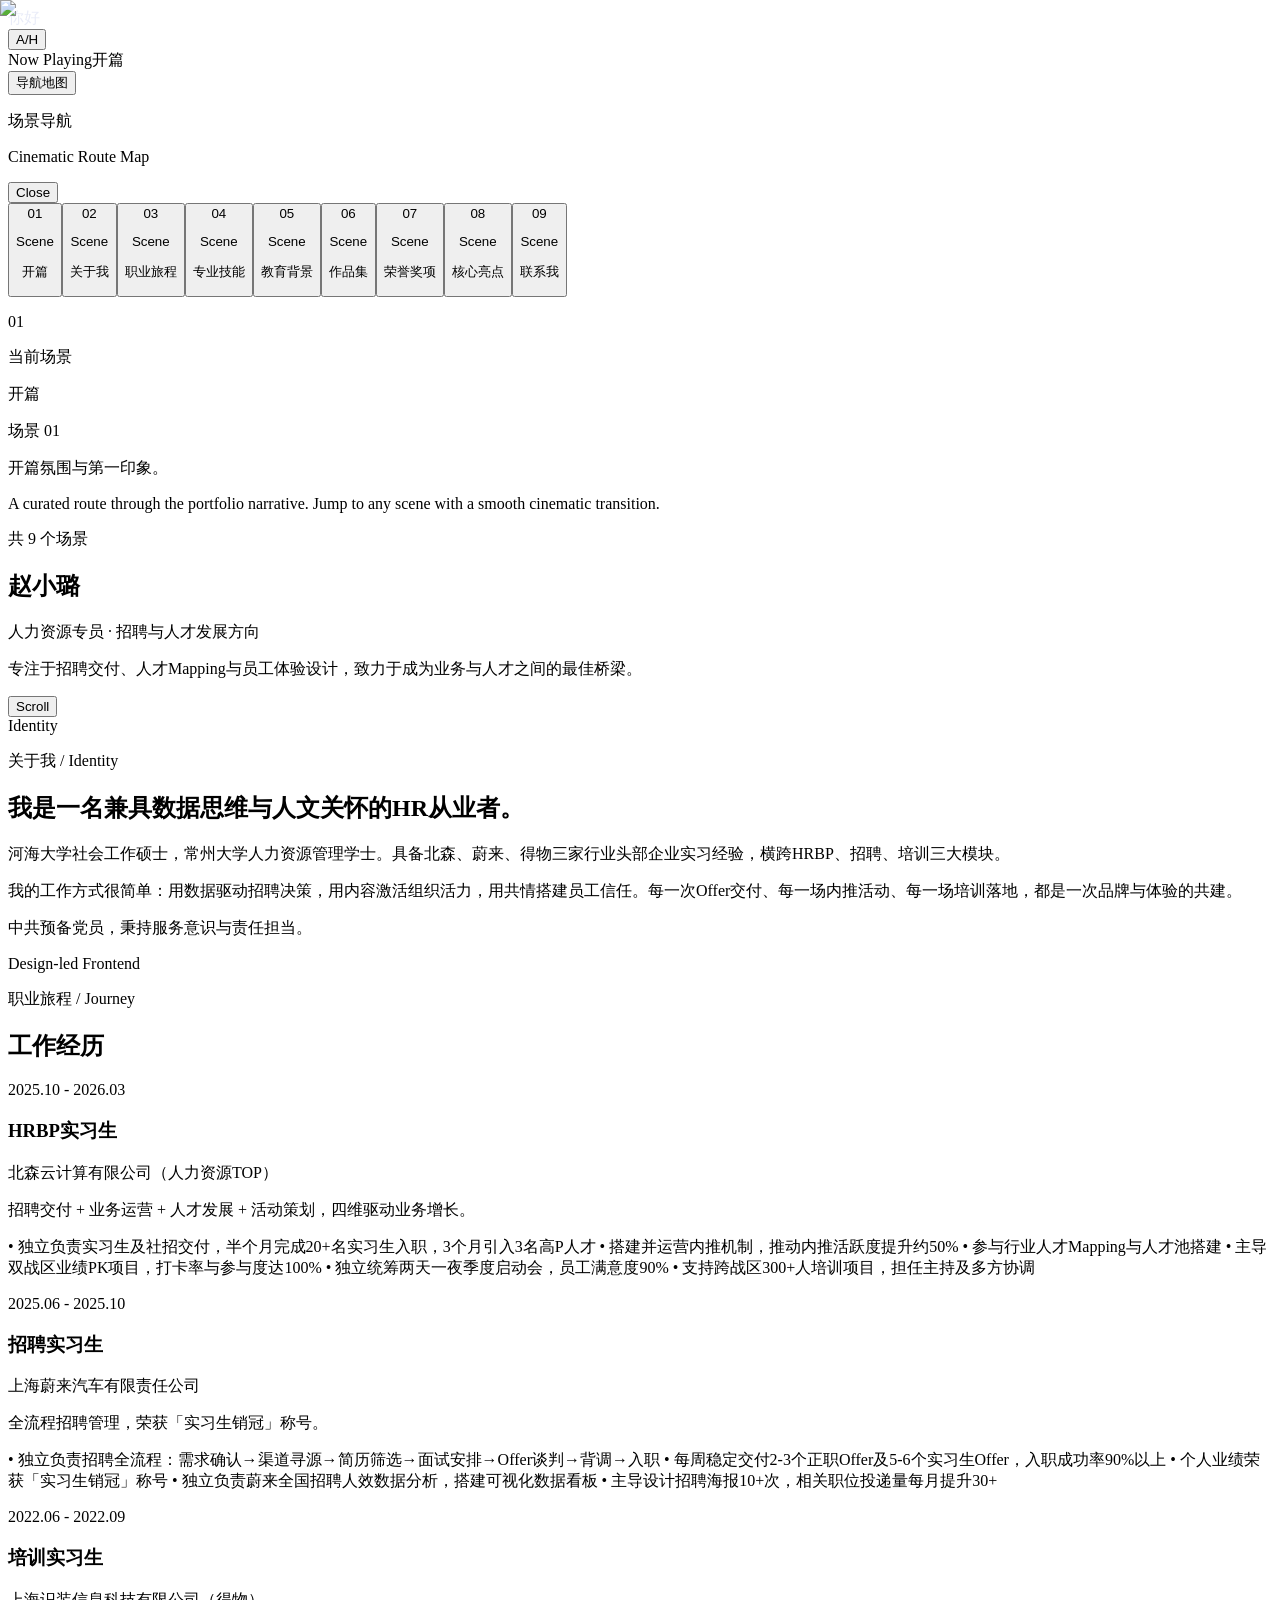
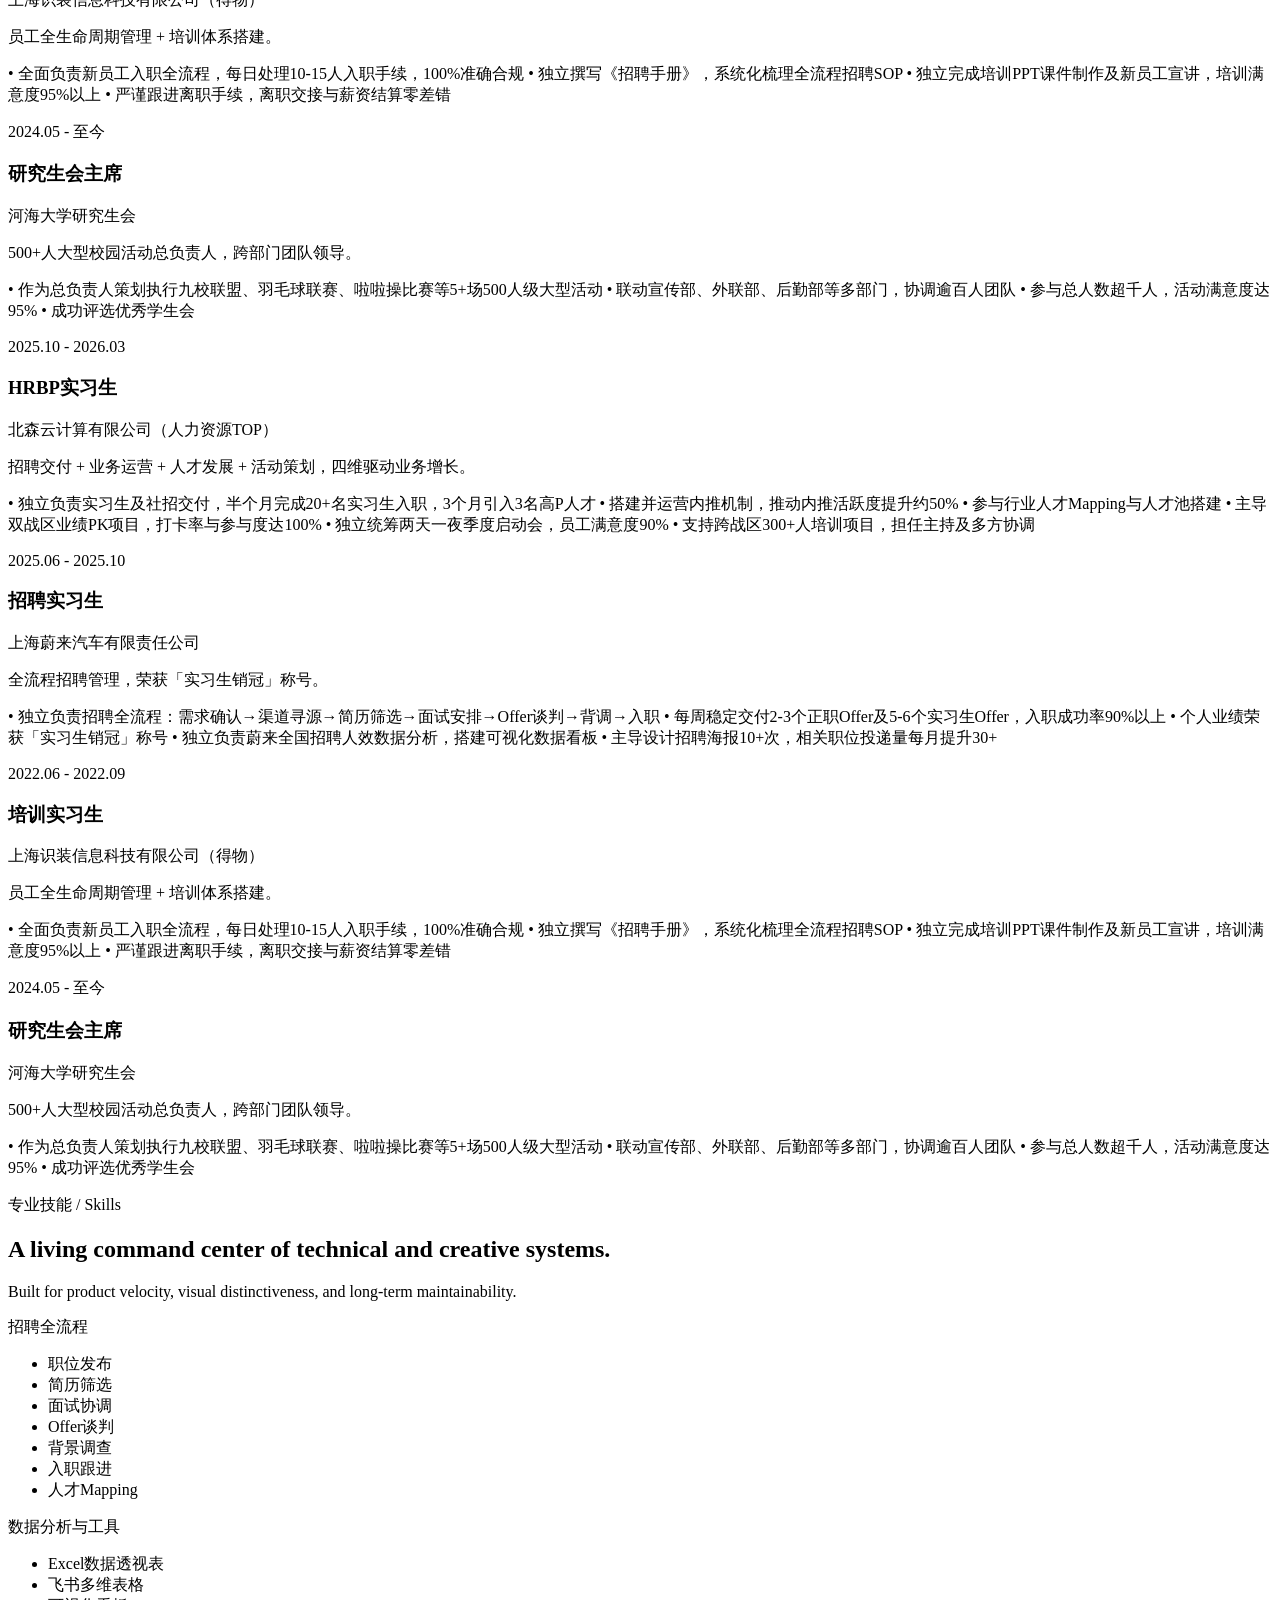
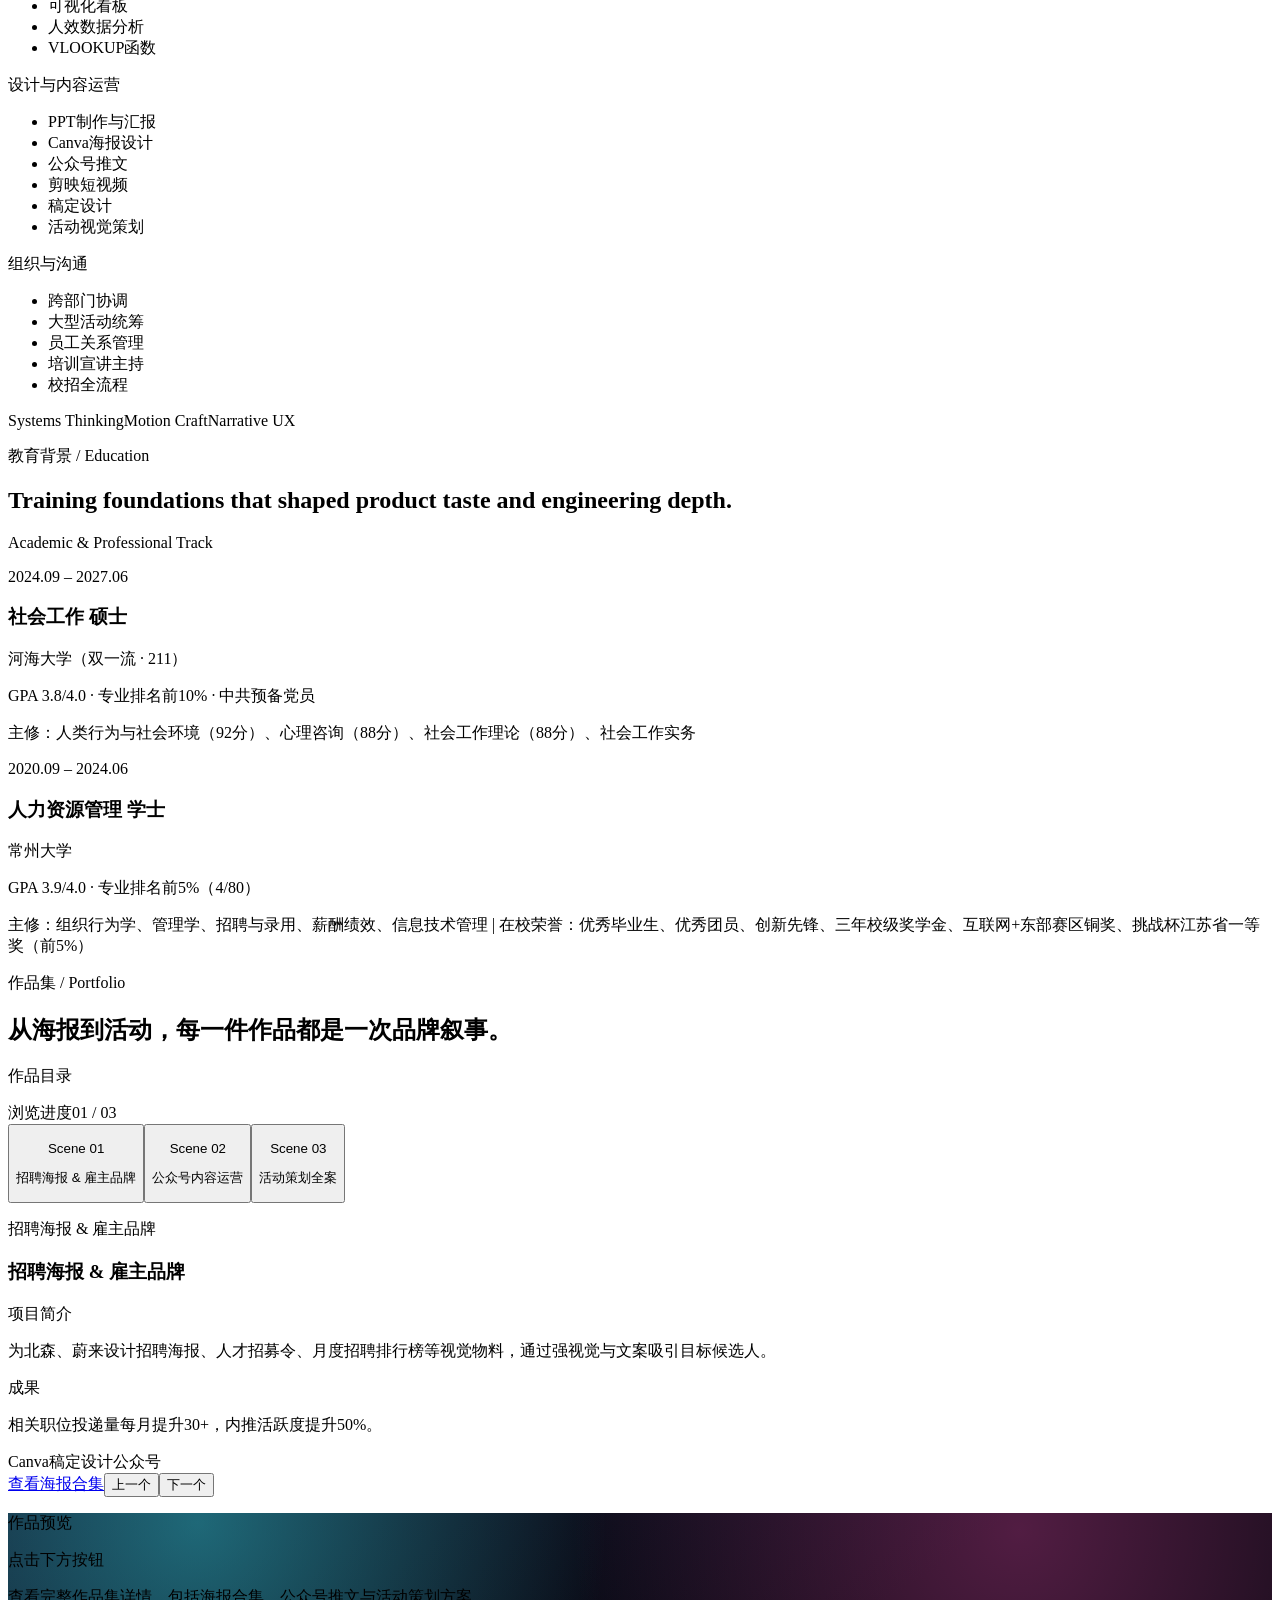
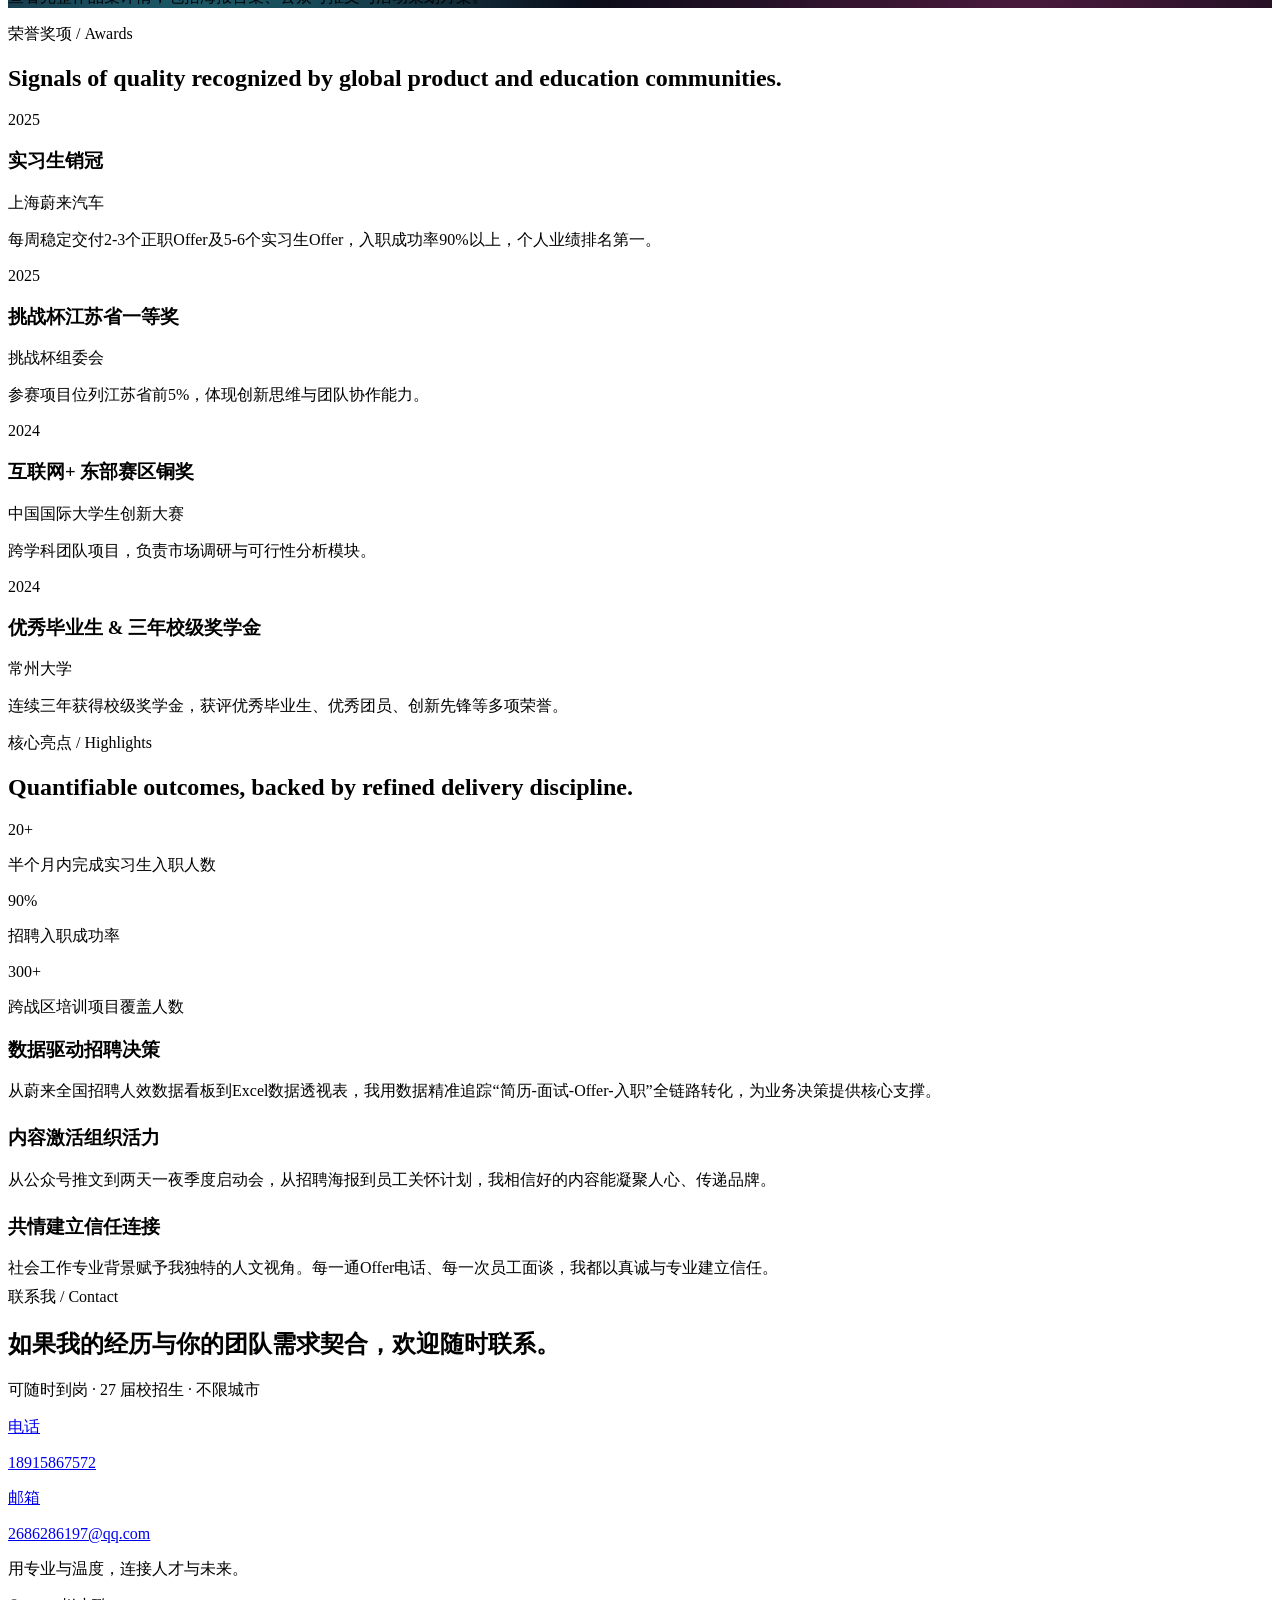
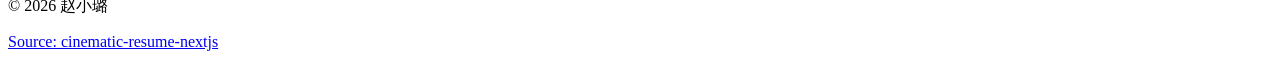
==== commit 3329ae3b: "🔧 修复资源路径" ====
--- a/index.html
+++ b/index.html
@@ -1,4 +1,4 @@
-<!DOCTYPE html><html lang="zh-CN" class="syne_1d438387-module__gWpXua__variable outfit_2abbc398-module__9SQu9W__variable space_grotesk_453a282b-module__MgkKOa__variable manrope_a8848467-module__G6W1Gq__variable inter_9de56097-module__CsyjlW__variable sora_3c48a25f-module__E5JlfG__variable space_mono_70fd937b-module__KsdeoW__variable jetbrains_mono_94126254-module__TF3kaW__variable"><head><meta charSet="utf-8"/><meta name="viewport" content="width=device-width, initial-scale=1"/><link rel="preload" href="/_next/static/media/051742360c26797e-s.p.0f97p8c3305p~.woff2" as="font" crossorigin="" type="font/woff2"/><link rel="preload" href="/_next/static/media/0c795a286deabae8-s.p.14tvuu96~wkr0.woff2" as="font" crossorigin="" type="font/woff2"/><link rel="preload" href="/_next/static/media/0c89a48fa5027cee-s.p.0rd3rjvnnhw7n.woff2" as="font" crossorigin="" type="font/woff2"/><link rel="preload" href="/_next/static/media/1b99372b3eaef0c8-s.p.0gx2haw2tmll8.woff2" as="font" crossorigin="" type="font/woff2"/><link rel="preload" href="/_next/static/media/6bd983bd58a87a3d-s.p.0h108oidc_0fm.woff2" as="font" crossorigin="" type="font/woff2"/><link rel="preload" href="/_next/static/media/83afe278b6a6bb3c-s.p.0q-301v4kxxnr.woff2" as="font" crossorigin="" type="font/woff2"/><link rel="preload" href="/_next/static/media/8d05cfa5faa8406c-s.p.0kbulo~7o8gic.woff2" as="font" crossorigin="" type="font/woff2"/><link rel="preload" href="/_next/static/media/a343f882a40d2cc9-s.p.0kho-wj7-y-w1.woff2" as="font" crossorigin="" type="font/woff2"/><link rel="preload" href="/_next/static/media/dc0d9adbac686440-s.p.0~z396rbj0t4w.woff2" as="font" crossorigin="" type="font/woff2"/><link rel="preload" as="image" href="/profile-photo.jpg"/><link rel="stylesheet" href="/_next/static/chunks/16zshi-6kwmlh.css" data-precedence="next"/><link rel="preload" as="script" fetchPriority="low" href="/_next/static/chunks/045g~0~zva_mv.js"/><script src="/_next/static/chunks/0dgq26a5_oy.a.js" async=""></script><script src="/_next/static/chunks/0yoi6g0rt32bk.js" async=""></script><script src="/_next/static/chunks/0s5jpni_hwqeg.js" async=""></script><script src="/_next/static/chunks/turbopack-17_g3jlff4h4-.js" async=""></script><script src="/_next/static/chunks/01xlw8hd842-c.js" async=""></script><script src="/_next/static/chunks/0d3shmwh5_nmn.js" async=""></script><script src="/_next/static/chunks/15ika4zy8_z34.js" async=""></script><script src="/_next/static/chunks/0mymiauwspnv5.js" async=""></script><meta name="next-size-adjust" content=""/><meta name="theme-color" content="#06050d"/><title>赵小璐 | 赵小璐 · HR Portfolio</title><meta name="description" content="赵小璐，河海大学社会工作硕士，专注人力资源方向。具备北森、蔚来、得物三家名企实习经验，擅长招聘全流程、人才Mapping、活动策划与数据分析。"/><meta name="application-name" content="赵小璐 · HR Portfolio"/><link rel="author" href="https://zhaoxiaolu.me"/><meta name="author" content="赵小璐"/><meta name="keywords" content="赵小璐,人力资源,HR,招聘,人才发展,河海大学,portfolio,简历"/><meta name="creator" content="赵小璐"/><meta name="publisher" content="赵小璐"/><meta name="robots" content="index, follow"/><meta name="googlebot" content="index, follow, max-video-preview:-1, max-image-preview:large, max-snippet:-1"/><meta name="category" content="technology"/><link rel="canonical" href="https://zhaoxiaolu.me/"/><meta property="og:title" content="赵小璐 | 赵小璐 · HR Portfolio"/><meta property="og:description" content="赵小璐，河海大学社会工作硕士，专注人力资源方向。具备北森、蔚来、得物三家名企实习经验，擅长招聘全流程、人才Mapping、活动策划与数据分析。"/><meta property="og:url" content="https://zhaoxiaolu.me/"/><meta property="og:site_name" content="赵小璐 · HR Portfolio"/><meta property="og:locale" content="zh_CN"/><meta property="og:image" content="https://zhaoxiaolu.me/og-profile.jpg"/><meta property="og:image:width" content="1200"/><meta property="og:image:height" content="630"/><meta property="og:image:alt" content="赵小璐 - 赵小璐 · HR Portfolio"/><meta property="og:type" content="website"/><meta name="twitter:card" content="summary_large_image"/><meta name="twitter:title" content="赵小璐 | 赵小璐 · HR Portfolio"/><meta name="twitter:description" content="赵小璐，河海大学社会工作硕士，专注人力资源方向。具备北森、蔚来、得物三家名企实习经验，擅长招聘全流程、人才Mapping、活动策划与数据分析。"/><meta name="twitter:image" content="https://zhaoxiaolu.me/og-profile.jpg"/><script src="/_next/static/chunks/03~yq9q893hmn.js" noModule=""></script></head><body style="--bg-0:#06050d;--bg-1:#100f1f;--surface-a:#111223;--surface-b:#080913;--surface-a-rgb:17 18 35;--surface-b-rgb:8 9 19;--text-main:#e9ecf8;--text-soft:#bfc4da;--loader-bg:#06050d;--loader-text:#e9ecf8;--bg-start:#05040b;--bg-mid:#090917;--bg-end:#06060f;--violet:#9f5cff;--cyan:#37f4ff;--magenta:#ff4db8;--amber:#ffb979;--violet-rgb:159 92 255;--cyan-rgb:55 244 255;--magenta-rgb:255 77 184;--amber-rgb:255 185 121;--font-display:var(--font-display-syne);--font-body:var(--font-body-manrope);--font-mono:var(--font-mono-space)"><div hidden=""><!--$--><!--/$--></div><script type="application/ld+json">{"@context":"https://schema.org","@graph":[{"@type":"WebSite","name":"赵小璐 · HR Portfolio","url":"https://zhaoxiaolu.me","description":"赵小璐，河海大学社会工作硕士，专注人力资源方向。具备北森、蔚来、得物三家名企实习经验，擅长招聘全流程、人才Mapping、活动策划与数据分析。","inLanguage":"en"},{"@type":"Person","name":"赵小璐","jobTitle":"人力资源专员 · 招聘与人才发展方向","description":"专注于招聘交付、人才Mapping与员工体验设计，致力于成为业务与人才之间的最佳桥梁。","url":"https://zhaoxiaolu.me","sameAs":[]}]}</script><main class="relative overflow-x-clip bg-abyss text-silver"><div class="fixed inset-0 z-[140]"><div class="absolute inset-0 flex"><div class="loader-panel-left h-full w-1/2" style="background-color:var(--loader-bg)"></div><div class="loader-panel-right h-full w-1/2" style="background-color:var(--loader-bg)"></div></div><div class="absolute inset-0 flex items-center justify-center"><span class="loader-initials display-font text-[clamp(3.8rem,15vw,13rem)] font-extrabold leading-none tracking-[0.08em]" style="color:var(--loader-text)">你好</span></div></div><div class="cv2-main"><div class="fixed left-0 top-0 z-[74] h-[2px] w-full bg-white/10"><div class="h-full origin-left scale-x-0 bg-gradient-to-r from-neon-cyan via-neon-violet to-neon-magenta"></div></div><header class="fixed left-1/2 top-4 z-[72] w-[calc(100%-1.5rem)] -translate-x-1/2 md:w-[min(1120px,93vw)]"><nav class="surface-panel rounded-2xl px-4 py-3 shadow-card md:px-6"><div class="flex items-center justify-between gap-3"><button aria-label="Scroll to opening" class="display-font text-sm uppercase tracking-[0.28em] text-silver/90">A/H</button><div class="hidden items-center gap-3 lg:flex"><span class="mono-font text-[10px] uppercase tracking-[0.24em] text-silver/60">Now Playing</span><span class="rounded-full border border-white/20 bg-white/5 px-3 py-1 text-xs uppercase tracking-[0.18em] text-white">开篇</span></div><button aria-label="Open cinematic scene map" class="mono-font rounded-full border border-white/25 px-3 py-1 text-[11px] uppercase tracking-[0.24em] text-silver/80 transition hover:border-white/50 hover:text-white">导航地图</button></div></nav></header><div class="fixed inset-0 z-[71] hidden bg-[rgba(4,4,10,0.72)] backdrop-blur-[8px]"><div class="absolute inset-0 section-ambient bg-[radial-gradient(circle_at_15%_18%,rgba(55,244,255,0.12),transparent_42%),radial-gradient(circle_at_84%_78%,rgba(159,92,255,0.18),transparent_44%)]"></div><div class="grain-overlay absolute inset-0 opacity-25"></div><div class="pointer-events-none absolute inset-y-0 left-1/2 w-px bg-gradient-to-b from-transparent via-white/12 to-transparent max-lg:hidden"></div><div class="section-shell relative z-10 flex min-h-screen items-center py-24"><div class="scene-map-panel relative w-full"><div class="mb-8 flex items-center justify-between gap-3"><div><p class="mono-font text-[10px] uppercase tracking-[0.24em] text-silver/65">场景导航</p><p class="scene-map-meta display-font mt-2 text-2xl font-semibold text-white md:text-3xl">Cinematic Route Map</p></div><button class="scene-map-meta mono-font rounded-full border border-white/25 bg-white/[0.03] px-4 py-1.5 text-[10px] uppercase tracking-[0.22em] text-silver/80 transition hover:border-white/55 hover:text-white">Close</button></div><div class="grid gap-10 lg:grid-cols-12"><div class="lg:col-span-7"><div class="no-scrollbar max-h-[60vh] space-y-1 overflow-y-auto pr-2"><button class="scene-map-item group relative flex w-full items-center gap-4 border-b px-2 py-4 text-left transition md:py-5 border-neon-cyan/45"><span class="absolute -left-2 top-1/2 h-9 w-[2px] -translate-y-1/2 rounded-full transition bg-neon-cyan shadow-[0_0_18px_rgba(55,244,255,0.9)]"></span><span class="display-font text-3xl leading-none md:text-4xl text-neon-cyan">01</span><div class="min-w-0 flex-1"><p class="mono-font text-[10px] uppercase tracking-[0.2em] text-neon-cyan">Scene</p><p class="mt-1 text-sm uppercase tracking-[0.18em] md:text-base text-white">开篇</p></div><span class="h-px w-14 bg-gradient-to-r from-neon-cyan via-neon-violet to-neon-magenta"></span></button><button class="scene-map-item group relative flex w-full items-center gap-4 border-b px-2 py-4 text-left transition md:py-5 border-white/12 hover:border-white/30"><span class="absolute -left-2 top-1/2 h-9 w-[2px] -translate-y-1/2 rounded-full transition bg-transparent"></span><span class="display-font text-3xl leading-none md:text-4xl text-white/30 group-hover:text-white/60">02</span><div class="min-w-0 flex-1"><p class="mono-font text-[10px] uppercase tracking-[0.2em] text-silver/55">Scene</p><p class="mt-1 text-sm uppercase tracking-[0.18em] md:text-base text-silver/78 group-hover:text-white">关于我</p></div><span class="h-px w-14 bg-gradient-to-r from-white/0 to-white/20"></span></button><button class="scene-map-item group relative flex w-full items-center gap-4 border-b px-2 py-4 text-left transition md:py-5 border-white/12 hover:border-white/30"><span class="absolute -left-2 top-1/2 h-9 w-[2px] -translate-y-1/2 rounded-full transition bg-transparent"></span><span class="display-font text-3xl leading-none md:text-4xl text-white/30 group-hover:text-white/60">03</span><div class="min-w-0 flex-1"><p class="mono-font text-[10px] uppercase tracking-[0.2em] text-silver/55">Scene</p><p class="mt-1 text-sm uppercase tracking-[0.18em] md:text-base text-silver/78 group-hover:text-white">职业旅程</p></div><span class="h-px w-14 bg-gradient-to-r from-white/0 to-white/20"></span></button><button class="scene-map-item group relative flex w-full items-center gap-4 border-b px-2 py-4 text-left transition md:py-5 border-white/12 hover:border-white/30"><span class="absolute -left-2 top-1/2 h-9 w-[2px] -translate-y-1/2 rounded-full transition bg-transparent"></span><span class="display-font text-3xl leading-none md:text-4xl text-white/30 group-hover:text-white/60">04</span><div class="min-w-0 flex-1"><p class="mono-font text-[10px] uppercase tracking-[0.2em] text-silver/55">Scene</p><p class="mt-1 text-sm uppercase tracking-[0.18em] md:text-base text-silver/78 group-hover:text-white">专业技能</p></div><span class="h-px w-14 bg-gradient-to-r from-white/0 to-white/20"></span></button><button class="scene-map-item group relative flex w-full items-center gap-4 border-b px-2 py-4 text-left transition md:py-5 border-white/12 hover:border-white/30"><span class="absolute -left-2 top-1/2 h-9 w-[2px] -translate-y-1/2 rounded-full transition bg-transparent"></span><span class="display-font text-3xl leading-none md:text-4xl text-white/30 group-hover:text-white/60">05</span><div class="min-w-0 flex-1"><p class="mono-font text-[10px] uppercase tracking-[0.2em] text-silver/55">Scene</p><p class="mt-1 text-sm uppercase tracking-[0.18em] md:text-base text-silver/78 group-hover:text-white">教育背景</p></div><span class="h-px w-14 bg-gradient-to-r from-white/0 to-white/20"></span></button><button class="scene-map-item group relative flex w-full items-center gap-4 border-b px-2 py-4 text-left transition md:py-5 border-white/12 hover:border-white/30"><span class="absolute -left-2 top-1/2 h-9 w-[2px] -translate-y-1/2 rounded-full transition bg-transparent"></span><span class="display-font text-3xl leading-none md:text-4xl text-white/30 group-hover:text-white/60">06</span><div class="min-w-0 flex-1"><p class="mono-font text-[10px] uppercase tracking-[0.2em] text-silver/55">Scene</p><p class="mt-1 text-sm uppercase tracking-[0.18em] md:text-base text-silver/78 group-hover:text-white">作品集</p></div><span class="h-px w-14 bg-gradient-to-r from-white/0 to-white/20"></span></button><button class="scene-map-item group relative flex w-full items-center gap-4 border-b px-2 py-4 text-left transition md:py-5 border-white/12 hover:border-white/30"><span class="absolute -left-2 top-1/2 h-9 w-[2px] -translate-y-1/2 rounded-full transition bg-transparent"></span><span class="display-font text-3xl leading-none md:text-4xl text-white/30 group-hover:text-white/60">07</span><div class="min-w-0 flex-1"><p class="mono-font text-[10px] uppercase tracking-[0.2em] text-silver/55">Scene</p><p class="mt-1 text-sm uppercase tracking-[0.18em] md:text-base text-silver/78 group-hover:text-white">荣誉奖项</p></div><span class="h-px w-14 bg-gradient-to-r from-white/0 to-white/20"></span></button><button class="scene-map-item group relative flex w-full items-center gap-4 border-b px-2 py-4 text-left transition md:py-5 border-white/12 hover:border-white/30"><span class="absolute -left-2 top-1/2 h-9 w-[2px] -translate-y-1/2 rounded-full transition bg-transparent"></span><span class="display-font text-3xl leading-none md:text-4xl text-white/30 group-hover:text-white/60">08</span><div class="min-w-0 flex-1"><p class="mono-font text-[10px] uppercase tracking-[0.2em] text-silver/55">Scene</p><p class="mt-1 text-sm uppercase tracking-[0.18em] md:text-base text-silver/78 group-hover:text-white">核心亮点</p></div><span class="h-px w-14 bg-gradient-to-r from-white/0 to-white/20"></span></button><button class="scene-map-item group relative flex w-full items-center gap-4 border-b px-2 py-4 text-left transition md:py-5 border-white/12 hover:border-white/30"><span class="absolute -left-2 top-1/2 h-9 w-[2px] -translate-y-1/2 rounded-full transition bg-transparent"></span><span class="display-font text-3xl leading-none md:text-4xl text-white/30 group-hover:text-white/60">09</span><div class="min-w-0 flex-1"><p class="mono-font text-[10px] uppercase tracking-[0.2em] text-silver/55">Scene</p><p class="mt-1 text-sm uppercase tracking-[0.18em] md:text-base text-silver/78 group-hover:text-white">联系我</p></div><span class="h-px w-14 bg-gradient-to-r from-white/0 to-white/20"></span></button></div></div><div class="scene-map-meta relative lg:col-span-5"><p class="scene-preview-animate display-font pointer-events-none absolute -top-8 right-0 text-[18vw] font-bold leading-none text-white/[0.06] lg:text-[8vw]">01</p><div class="relative mt-6 lg:mt-10"><p class="scene-preview-animate mono-font text-[10px] uppercase tracking-[0.2em] text-silver/60">当前场景</p><p class="scene-preview-animate display-font mt-3 text-4xl font-bold leading-[0.95] text-white md:text-5xl">开篇</p><p class="scene-preview-animate mt-2 mono-font text-[10px] uppercase tracking-[0.2em] text-neon-cyan">场景 <!-- -->01</p><p class="scene-preview-animate mt-4 max-w-sm text-sm leading-relaxed text-silver/75 md:text-base">开篇氛围与第一印象。</p><p class="scene-preview-animate mt-2 max-w-sm text-xs leading-relaxed text-silver/55">A curated route through the portfolio narrative. Jump to any scene with a smooth cinematic transition.</p><div class="mt-6 h-px bg-gradient-to-r from-neon-cyan/70 via-white/30 to-transparent"></div><p class="mono-font mt-4 text-[10px] uppercase tracking-[0.2em] text-neon-cyan">共 <!-- -->9<!-- --> 个场景</p></div></div></div></div></div></div><div class="pointer-events-none fixed inset-0 z-0 overflow-hidden"><div class="noise-pan absolute inset-0 grain-overlay"></div><div class="absolute inset-0 grid-overlay opacity-60"></div><div class="absolute inset-0 bg-mesh-gradient opacity-85"></div><div class="ambient-orb-a absolute -left-20 top-8 h-[340px] w-[340px] rounded-full bg-neon-violet/30 blur-[110px]"></div><div class="ambient-orb-b absolute right-[-70px] top-[25vh] h-[420px] w-[420px] rounded-full bg-neon-cyan/20 blur-[130px]"></div><div class="ambient-orb-c absolute bottom-[-100px] left-[22%] h-[380px] w-[380px] rounded-full bg-neon-magenta/25 blur-[120px]"></div></div><div class="relative z-10"><section id="hero" data-section="true" class="hero-backdrop relative flex min-h-[100svh] items-center overflow-hidden pb-16 pt-32 md:pb-20 md:pt-36"><div class="hero-layer-slow section-ambient absolute inset-0 bg-[radial-gradient(circle_at_20%_10%,rgba(159,92,255,0.22),transparent_42%),radial-gradient(circle_at_80%_35%,rgba(55,244,255,0.12),transparent_44%)]"></div><div class="hero-layer-fast absolute right-[8%] top-[14%] h-52 w-52 rounded-full bg-neon-magenta/22 blur-[110px]"></div><div class="hero-layer-fast absolute left-[8%] top-[42%] h-52 w-52 rounded-full bg-neon-cyan/18 blur-[120px]"></div><div class="section-shell hero-scene-content relative z-10 w-full"><div class="grid items-center gap-8 lg:grid-cols-12"><div class="max-w-[820px] lg:col-span-7"><h1 class="hero-name display-font text-balance text-[clamp(2.1rem,5.4vw,4.9rem)] font-bold leading-[0.95] text-white">赵小璐</h1><p class="hero-field mono-font mt-3 text-xs uppercase tracking-[0.2em] text-neon-cyan">人力资源专员 · 招聘与人才发展方向</p><p class="hero-statement text-balance mt-4 max-w-lg text-sm leading-relaxed text-silver/80 md:text-base">专注于招聘交付、人才Mapping与员工体验设计，致力于成为业务与人才之间的最佳桥梁。</p></div><div class="hero-portrait relative mx-auto hidden w-full max-w-[360px] lg:col-span-5 lg:block xl:max-w-[400px]"><div class="hero-portrait-shell relative mx-auto aspect-[3/4] w-full overflow-hidden" style="-webkit-mask-image:url(/mask.svg);mask-image:url(/mask.svg);-webkit-mask-repeat:no-repeat;mask-repeat:no-repeat;-webkit-mask-size:100% 100%;mask-size:100% 100%;-webkit-mask-position:center;mask-position:center;-webkit-mask-mode:alpha;mask-mode:alpha"><img alt="赵小璐 portrait" decoding="async" data-nimg="fill" class="object-cover object-top" style="position:absolute;height:100%;width:100%;left:0;top:0;right:0;bottom:0;color:transparent" src="/profile-photo.jpg"/></div></div></div></div><button aria-label="Scroll to about section" class="hero-scroll-cue absolute bottom-4 left-1/2 z-20 -translate-x-1/2 md:bottom-6"><span class="mono-font inline-flex flex-col items-center text-[11px] uppercase tracking-[0.24em] text-silver/70">Scroll<span class="mt-2 h-8 w-px animate-pulseCue bg-gradient-to-b from-silver/70 to-transparent"></span></span></button></section><section id="about" data-section="true" class="relative py-28 md:py-36"><span class="about-bg-word pointer-events-none absolute left-4 top-10 display-font text-[20vw] font-bold uppercase tracking-[0.12em] text-white/[0.04]">Identity</span><div class="section-shell relative z-10 grid gap-10 lg:grid-cols-12"><div class="lg:col-span-7"><p class="label-chip mb-6">关于我 / Identity</p><h2 class="display-font text-balance text-[clamp(2rem,4.5vw,4rem)] font-bold leading-[0.98]"><span class="mr-[0.3ch] inline-block overflow-hidden"><span class="about-title-word inline-block">我是一名兼具数据思维与人文关怀的HR从业者。</span></span></h2><div class="mt-8 space-y-5"><p class="about-copy-line max-w-2xl text-base leading-relaxed text-silver/80 md:text-lg">河海大学社会工作硕士，常州大学人力资源管理学士。具备北森、蔚来、得物三家行业头部企业实习经验，横跨HRBP、招聘、培训三大模块。</p><p class="about-copy-line max-w-2xl text-base leading-relaxed text-silver/80 md:text-lg">我的工作方式很简单：用数据驱动招聘决策，用内容激活组织活力，用共情搭建员工信任。每一次Offer交付、每一场内推活动、每一场培训落地，都是一次品牌与体验的共建。</p><p class="about-copy-line max-w-2xl text-base leading-relaxed text-silver/80 md:text-lg">中共预备党员，秉持服务意识与责任担当。</p></div></div><div class="lg:col-span-5"><div class="identity-panel relative mx-auto mt-2 max-w-[420px]"><div class="pointer-events-none absolute -right-16 -top-16 h-48 w-48 rounded-full bg-neon-violet/18 blur-[95px]"></div><div class="pointer-events-none absolute -bottom-16 -left-16 h-48 w-48 rounded-full bg-neon-cyan/15 blur-[95px]"></div><figure class="about-portrait-frame relative aspect-[2/3] w-full overflow-hidden rounded-[20px] shadow-[0_28px_70px_rgba(2,3,11,0.55)]"><img alt="赵小璐 portrait" loading="lazy" decoding="async" data-nimg="fill" class="object-cover object-top" style="position:absolute;height:100%;width:100%;left:0;top:0;right:0;bottom:0;color:transparent" src="/profile-photo.jpg"/><div class="pointer-events-none absolute inset-0 bg-[linear-gradient(175deg,rgba(8,9,19,0.08),rgba(8,9,19,0.3))]"></div></figure><figcaption class="about-caption mt-4 flex items-center gap-3"><span class="h-px flex-1 bg-gradient-to-r from-transparent via-white/45 to-transparent"></span><p class="mono-font text-[10px] uppercase tracking-[0.2em] text-silver/70">Design-led Frontend</p><span class="h-px flex-1 bg-gradient-to-r from-transparent via-white/45 to-transparent"></span></figcaption></div></div></div></section><section id="journey" data-section="true" class="relative py-28 md:py-36"><div class="section-shell"><div class="mb-10 max-w-3xl"><p class="label-chip">职业旅程 / Journey</p><h2 class="display-font mt-6 text-balance text-[clamp(2rem,4.8vw,4.4rem)] font-bold leading-[0.95]">工作经历</h2></div></div><div class="hidden lg:block"><div class="relative mx-auto mt-6 w-[min(1400px,100vw)] overflow-hidden"><div class="absolute left-0 top-8 z-20 h-[2px] w-full origin-left bg-white/15"><div class="h-full origin-left scale-x-0 bg-gradient-to-r from-neon-cyan via-neon-violet to-neon-magenta"></div></div><div class="flex gap-10 px-10 pb-10 pt-16 will-change-transform"><article class="timeline-card surface-panel min-h-[440px] w-[70vw] max-w-[780px] flex-shrink-0 rounded-[34px] border border-white/15 px-8 py-8 is-active"><div class="timeline-card-content space-y-5"><p class="mono-font text-xs uppercase tracking-[0.28em] text-neon-cyan">2025.10 - 2026.03</p><h3 class="display-font text-4xl font-bold text-white">HRBP实习生</h3><p class="mono-font text-xs uppercase tracking-[0.26em] text-silver/70">北森云计算有限公司（人力资源TOP）</p><p class="max-w-xl text-lg leading-relaxed text-silver/85">招聘交付 + 业务运营 + 人才发展 + 活动策划，四维驱动业务增长。</p><div class="whitespace-pre-line rounded-2xl border border-neon-violet/35 bg-neon-violet/10 px-5 py-4 text-base text-silver">• 独立负责实习生及社招交付，半个月完成20+名实习生入职，3个月引入3名高P人才
+<!DOCTYPE html><html lang="zh-CN" class="syne_1d438387-module__gWpXua__variable outfit_2abbc398-module__9SQu9W__variable space_grotesk_453a282b-module__MgkKOa__variable manrope_a8848467-module__G6W1Gq__variable inter_9de56097-module__CsyjlW__variable sora_3c48a25f-module__E5JlfG__variable space_mono_70fd937b-module__KsdeoW__variable jetbrains_mono_94126254-module__TF3kaW__variable"><head><meta charSet="utf-8"/><meta name="viewport" content="width=device-width, initial-scale=1"/><link rel="preload" href="/zhaoxiaolu/_next/static/media/051742360c26797e-s.p.0f97p8c3305p~.woff2" as="font" crossorigin="" type="font/woff2"/><link rel="preload" href="/zhaoxiaolu/_next/static/media/0c795a286deabae8-s.p.14tvuu96~wkr0.woff2" as="font" crossorigin="" type="font/woff2"/><link rel="preload" href="/zhaoxiaolu/_next/static/media/0c89a48fa5027cee-s.p.0rd3rjvnnhw7n.woff2" as="font" crossorigin="" type="font/woff2"/><link rel="preload" href="/zhaoxiaolu/_next/static/media/1b99372b3eaef0c8-s.p.0gx2haw2tmll8.woff2" as="font" crossorigin="" type="font/woff2"/><link rel="preload" href="/zhaoxiaolu/_next/static/media/6bd983bd58a87a3d-s.p.0h108oidc_0fm.woff2" as="font" crossorigin="" type="font/woff2"/><link rel="preload" href="/zhaoxiaolu/_next/static/media/83afe278b6a6bb3c-s.p.0q-301v4kxxnr.woff2" as="font" crossorigin="" type="font/woff2"/><link rel="preload" href="/zhaoxiaolu/_next/static/media/8d05cfa5faa8406c-s.p.0kbulo~7o8gic.woff2" as="font" crossorigin="" type="font/woff2"/><link rel="preload" href="/zhaoxiaolu/_next/static/media/a343f882a40d2cc9-s.p.0kho-wj7-y-w1.woff2" as="font" crossorigin="" type="font/woff2"/><link rel="preload" href="/zhaoxiaolu/_next/static/media/dc0d9adbac686440-s.p.0~z396rbj0t4w.woff2" as="font" crossorigin="" type="font/woff2"/><link rel="preload" as="image" href="/zhaoxiaolu/profile-photo.jpg"/><link rel="stylesheet" href="/zhaoxiaolu/_next/static/chunks/16zshi-6kwmlh.css" data-precedence="next"/><link rel="preload" as="script" fetchPriority="low" href="/zhaoxiaolu/_next/static/chunks/045g~0~zva_mv.js"/><script src="/zhaoxiaolu/_next/static/chunks/0dgq26a5_oy.a.js" async=""></script><script src="/zhaoxiaolu/_next/static/chunks/0yoi6g0rt32bk.js" async=""></script><script src="/zhaoxiaolu/_next/static/chunks/15r0h5vd-4fi1.js" async=""></script><script src="/zhaoxiaolu/_next/static/chunks/turbopack-0rq-r39zyirti.js" async=""></script><script src="/zhaoxiaolu/_next/static/chunks/01xlw8hd842-c.js" async=""></script><script src="/zhaoxiaolu/_next/static/chunks/0d3shmwh5_nmn.js" async=""></script><script src="/zhaoxiaolu/_next/static/chunks/15ika4zy8_z34.js" async=""></script><script src="/zhaoxiaolu/_next/static/chunks/10zm.r3g2xheu.js" async=""></script><meta name="next-size-adjust" content=""/><meta name="theme-color" content="#06050d"/><title>赵小璐 | 赵小璐 · HR Portfolio</title><meta name="description" content="赵小璐，河海大学社会工作硕士，专注人力资源方向。具备北森、蔚来、得物三家名企实习经验，擅长招聘全流程、人才Mapping、活动策划与数据分析。"/><meta name="application-name" content="赵小璐 · HR Portfolio"/><link rel="author" href="https://zhaoxiaolu.me"/><meta name="author" content="赵小璐"/><meta name="keywords" content="赵小璐,人力资源,HR,招聘,人才发展,河海大学,portfolio,简历"/><meta name="creator" content="赵小璐"/><meta name="publisher" content="赵小璐"/><meta name="robots" content="index, follow"/><meta name="googlebot" content="index, follow, max-video-preview:-1, max-image-preview:large, max-snippet:-1"/><meta name="category" content="technology"/><link rel="canonical" href="https://zhaoxiaolu.me/"/><meta property="og:title" content="赵小璐 | 赵小璐 · HR Portfolio"/><meta property="og:description" content="赵小璐，河海大学社会工作硕士，专注人力资源方向。具备北森、蔚来、得物三家名企实习经验，擅长招聘全流程、人才Mapping、活动策划与数据分析。"/><meta property="og:url" content="https://zhaoxiaolu.me/"/><meta property="og:site_name" content="赵小璐 · HR Portfolio"/><meta property="og:locale" content="zh_CN"/><meta property="og:image" content="https://zhaoxiaolu.me/og-profile.jpg"/><meta property="og:image:width" content="1200"/><meta property="og:image:height" content="630"/><meta property="og:image:alt" content="赵小璐 - 赵小璐 · HR Portfolio"/><meta property="og:type" content="website"/><meta name="twitter:card" content="summary_large_image"/><meta name="twitter:title" content="赵小璐 | 赵小璐 · HR Portfolio"/><meta name="twitter:description" content="赵小璐，河海大学社会工作硕士，专注人力资源方向。具备北森、蔚来、得物三家名企实习经验，擅长招聘全流程、人才Mapping、活动策划与数据分析。"/><meta name="twitter:image" content="https://zhaoxiaolu.me/og-profile.jpg"/><script src="/zhaoxiaolu/_next/static/chunks/03~yq9q893hmn.js" noModule=""></script></head><body style="--bg-0:#06050d;--bg-1:#100f1f;--surface-a:#111223;--surface-b:#080913;--surface-a-rgb:17 18 35;--surface-b-rgb:8 9 19;--text-main:#e9ecf8;--text-soft:#bfc4da;--loader-bg:#06050d;--loader-text:#e9ecf8;--bg-start:#05040b;--bg-mid:#090917;--bg-end:#06060f;--violet:#9f5cff;--cyan:#37f4ff;--magenta:#ff4db8;--amber:#ffb979;--violet-rgb:159 92 255;--cyan-rgb:55 244 255;--magenta-rgb:255 77 184;--amber-rgb:255 185 121;--font-display:var(--font-display-syne);--font-body:var(--font-body-manrope);--font-mono:var(--font-mono-space)"><div hidden=""><!--$--><!--/$--></div><script type="application/ld+json">{"@context":"https://schema.org","@graph":[{"@type":"WebSite","name":"赵小璐 · HR Portfolio","url":"https://zhaoxiaolu.me","description":"赵小璐，河海大学社会工作硕士，专注人力资源方向。具备北森、蔚来、得物三家名企实习经验，擅长招聘全流程、人才Mapping、活动策划与数据分析。","inLanguage":"en"},{"@type":"Person","name":"赵小璐","jobTitle":"人力资源专员 · 招聘与人才发展方向","description":"专注于招聘交付、人才Mapping与员工体验设计，致力于成为业务与人才之间的最佳桥梁。","url":"https://zhaoxiaolu.me","sameAs":[]}]}</script><main class="relative overflow-x-clip bg-abyss text-silver"><div class="fixed inset-0 z-[140]"><div class="absolute inset-0 flex"><div class="loader-panel-left h-full w-1/2" style="background-color:var(--loader-bg)"></div><div class="loader-panel-right h-full w-1/2" style="background-color:var(--loader-bg)"></div></div><div class="absolute inset-0 flex items-center justify-center"><span class="loader-initials display-font text-[clamp(3.8rem,15vw,13rem)] font-extrabold leading-none tracking-[0.08em]" style="color:var(--loader-text)">你好</span></div></div><div class="cv2-main"><div class="fixed left-0 top-0 z-[74] h-[2px] w-full bg-white/10"><div class="h-full origin-left scale-x-0 bg-gradient-to-r from-neon-cyan via-neon-violet to-neon-magenta"></div></div><header class="fixed left-1/2 top-4 z-[72] w-[calc(100%-1.5rem)] -translate-x-1/2 md:w-[min(1120px,93vw)]"><nav class="surface-panel rounded-2xl px-4 py-3 shadow-card md:px-6"><div class="flex items-center justify-between gap-3"><button aria-label="Scroll to opening" class="display-font text-sm uppercase tracking-[0.28em] text-silver/90">A/H</button><div class="hidden items-center gap-3 lg:flex"><span class="mono-font text-[10px] uppercase tracking-[0.24em] text-silver/60">Now Playing</span><span class="rounded-full border border-white/20 bg-white/5 px-3 py-1 text-xs uppercase tracking-[0.18em] text-white">开篇</span></div><button aria-label="Open cinematic scene map" class="mono-font rounded-full border border-white/25 px-3 py-1 text-[11px] uppercase tracking-[0.24em] text-silver/80 transition hover:border-white/50 hover:text-white">导航地图</button></div></nav></header><div class="fixed inset-0 z-[71] hidden bg-[rgba(4,4,10,0.72)] backdrop-blur-[8px]"><div class="absolute inset-0 section-ambient bg-[radial-gradient(circle_at_15%_18%,rgba(55,244,255,0.12),transparent_42%),radial-gradient(circle_at_84%_78%,rgba(159,92,255,0.18),transparent_44%)]"></div><div class="grain-overlay absolute inset-0 opacity-25"></div><div class="pointer-events-none absolute inset-y-0 left-1/2 w-px bg-gradient-to-b from-transparent via-white/12 to-transparent max-lg:hidden"></div><div class="section-shell relative z-10 flex min-h-screen items-center py-24"><div class="scene-map-panel relative w-full"><div class="mb-8 flex items-center justify-between gap-3"><div><p class="mono-font text-[10px] uppercase tracking-[0.24em] text-silver/65">场景导航</p><p class="scene-map-meta display-font mt-2 text-2xl font-semibold text-white md:text-3xl">Cinematic Route Map</p></div><button class="scene-map-meta mono-font rounded-full border border-white/25 bg-white/[0.03] px-4 py-1.5 text-[10px] uppercase tracking-[0.22em] text-silver/80 transition hover:border-white/55 hover:text-white">Close</button></div><div class="grid gap-10 lg:grid-cols-12"><div class="lg:col-span-7"><div class="no-scrollbar max-h-[60vh] space-y-1 overflow-y-auto pr-2"><button class="scene-map-item group relative flex w-full items-center gap-4 border-b px-2 py-4 text-left transition md:py-5 border-neon-cyan/45"><span class="absolute -left-2 top-1/2 h-9 w-[2px] -translate-y-1/2 rounded-full transition bg-neon-cyan shadow-[0_0_18px_rgba(55,244,255,0.9)]"></span><span class="display-font text-3xl leading-none md:text-4xl text-neon-cyan">01</span><div class="min-w-0 flex-1"><p class="mono-font text-[10px] uppercase tracking-[0.2em] text-neon-cyan">Scene</p><p class="mt-1 text-sm uppercase tracking-[0.18em] md:text-base text-white">开篇</p></div><span class="h-px w-14 bg-gradient-to-r from-neon-cyan via-neon-violet to-neon-magenta"></span></button><button class="scene-map-item group relative flex w-full items-center gap-4 border-b px-2 py-4 text-left transition md:py-5 border-white/12 hover:border-white/30"><span class="absolute -left-2 top-1/2 h-9 w-[2px] -translate-y-1/2 rounded-full transition bg-transparent"></span><span class="display-font text-3xl leading-none md:text-4xl text-white/30 group-hover:text-white/60">02</span><div class="min-w-0 flex-1"><p class="mono-font text-[10px] uppercase tracking-[0.2em] text-silver/55">Scene</p><p class="mt-1 text-sm uppercase tracking-[0.18em] md:text-base text-silver/78 group-hover:text-white">关于我</p></div><span class="h-px w-14 bg-gradient-to-r from-white/0 to-white/20"></span></button><button class="scene-map-item group relative flex w-full items-center gap-4 border-b px-2 py-4 text-left transition md:py-5 border-white/12 hover:border-white/30"><span class="absolute -left-2 top-1/2 h-9 w-[2px] -translate-y-1/2 rounded-full transition bg-transparent"></span><span class="display-font text-3xl leading-none md:text-4xl text-white/30 group-hover:text-white/60">03</span><div class="min-w-0 flex-1"><p class="mono-font text-[10px] uppercase tracking-[0.2em] text-silver/55">Scene</p><p class="mt-1 text-sm uppercase tracking-[0.18em] md:text-base text-silver/78 group-hover:text-white">职业旅程</p></div><span class="h-px w-14 bg-gradient-to-r from-white/0 to-white/20"></span></button><button class="scene-map-item group relative flex w-full items-center gap-4 border-b px-2 py-4 text-left transition md:py-5 border-white/12 hover:border-white/30"><span class="absolute -left-2 top-1/2 h-9 w-[2px] -translate-y-1/2 rounded-full transition bg-transparent"></span><span class="display-font text-3xl leading-none md:text-4xl text-white/30 group-hover:text-white/60">04</span><div class="min-w-0 flex-1"><p class="mono-font text-[10px] uppercase tracking-[0.2em] text-silver/55">Scene</p><p class="mt-1 text-sm uppercase tracking-[0.18em] md:text-base text-silver/78 group-hover:text-white">专业技能</p></div><span class="h-px w-14 bg-gradient-to-r from-white/0 to-white/20"></span></button><button class="scene-map-item group relative flex w-full items-center gap-4 border-b px-2 py-4 text-left transition md:py-5 border-white/12 hover:border-white/30"><span class="absolute -left-2 top-1/2 h-9 w-[2px] -translate-y-1/2 rounded-full transition bg-transparent"></span><span class="display-font text-3xl leading-none md:text-4xl text-white/30 group-hover:text-white/60">05</span><div class="min-w-0 flex-1"><p class="mono-font text-[10px] uppercase tracking-[0.2em] text-silver/55">Scene</p><p class="mt-1 text-sm uppercase tracking-[0.18em] md:text-base text-silver/78 group-hover:text-white">教育背景</p></div><span class="h-px w-14 bg-gradient-to-r from-white/0 to-white/20"></span></button><button class="scene-map-item group relative flex w-full items-center gap-4 border-b px-2 py-4 text-left transition md:py-5 border-white/12 hover:border-white/30"><span class="absolute -left-2 top-1/2 h-9 w-[2px] -translate-y-1/2 rounded-full transition bg-transparent"></span><span class="display-font text-3xl leading-none md:text-4xl text-white/30 group-hover:text-white/60">06</span><div class="min-w-0 flex-1"><p class="mono-font text-[10px] uppercase tracking-[0.2em] text-silver/55">Scene</p><p class="mt-1 text-sm uppercase tracking-[0.18em] md:text-base text-silver/78 group-hover:text-white">作品集</p></div><span class="h-px w-14 bg-gradient-to-r from-white/0 to-white/20"></span></button><button class="scene-map-item group relative flex w-full items-center gap-4 border-b px-2 py-4 text-left transition md:py-5 border-white/12 hover:border-white/30"><span class="absolute -left-2 top-1/2 h-9 w-[2px] -translate-y-1/2 rounded-full transition bg-transparent"></span><span class="display-font text-3xl leading-none md:text-4xl text-white/30 group-hover:text-white/60">07</span><div class="min-w-0 flex-1"><p class="mono-font text-[10px] uppercase tracking-[0.2em] text-silver/55">Scene</p><p class="mt-1 text-sm uppercase tracking-[0.18em] md:text-base text-silver/78 group-hover:text-white">荣誉奖项</p></div><span class="h-px w-14 bg-gradient-to-r from-white/0 to-white/20"></span></button><button class="scene-map-item group relative flex w-full items-center gap-4 border-b px-2 py-4 text-left transition md:py-5 border-white/12 hover:border-white/30"><span class="absolute -left-2 top-1/2 h-9 w-[2px] -translate-y-1/2 rounded-full transition bg-transparent"></span><span class="display-font text-3xl leading-none md:text-4xl text-white/30 group-hover:text-white/60">08</span><div class="min-w-0 flex-1"><p class="mono-font text-[10px] uppercase tracking-[0.2em] text-silver/55">Scene</p><p class="mt-1 text-sm uppercase tracking-[0.18em] md:text-base text-silver/78 group-hover:text-white">核心亮点</p></div><span class="h-px w-14 bg-gradient-to-r from-white/0 to-white/20"></span></button><button class="scene-map-item group relative flex w-full items-center gap-4 border-b px-2 py-4 text-left transition md:py-5 border-white/12 hover:border-white/30"><span class="absolute -left-2 top-1/2 h-9 w-[2px] -translate-y-1/2 rounded-full transition bg-transparent"></span><span class="display-font text-3xl leading-none md:text-4xl text-white/30 group-hover:text-white/60">09</span><div class="min-w-0 flex-1"><p class="mono-font text-[10px] uppercase tracking-[0.2em] text-silver/55">Scene</p><p class="mt-1 text-sm uppercase tracking-[0.18em] md:text-base text-silver/78 group-hover:text-white">联系我</p></div><span class="h-px w-14 bg-gradient-to-r from-white/0 to-white/20"></span></button></div></div><div class="scene-map-meta relative lg:col-span-5"><p class="scene-preview-animate display-font pointer-events-none absolute -top-8 right-0 text-[18vw] font-bold leading-none text-white/[0.06] lg:text-[8vw]">01</p><div class="relative mt-6 lg:mt-10"><p class="scene-preview-animate mono-font text-[10px] uppercase tracking-[0.2em] text-silver/60">当前场景</p><p class="scene-preview-animate display-font mt-3 text-4xl font-bold leading-[0.95] text-white md:text-5xl">开篇</p><p class="scene-preview-animate mt-2 mono-font text-[10px] uppercase tracking-[0.2em] text-neon-cyan">场景 <!-- -->01</p><p class="scene-preview-animate mt-4 max-w-sm text-sm leading-relaxed text-silver/75 md:text-base">开篇氛围与第一印象。</p><p class="scene-preview-animate mt-2 max-w-sm text-xs leading-relaxed text-silver/55">A curated route through the portfolio narrative. Jump to any scene with a smooth cinematic transition.</p><div class="mt-6 h-px bg-gradient-to-r from-neon-cyan/70 via-white/30 to-transparent"></div><p class="mono-font mt-4 text-[10px] uppercase tracking-[0.2em] text-neon-cyan">共 <!-- -->9<!-- --> 个场景</p></div></div></div></div></div></div><div class="pointer-events-none fixed inset-0 z-0 overflow-hidden"><div class="noise-pan absolute inset-0 grain-overlay"></div><div class="absolute inset-0 grid-overlay opacity-60"></div><div class="absolute inset-0 bg-mesh-gradient opacity-85"></div><div class="ambient-orb-a absolute -left-20 top-8 h-[340px] w-[340px] rounded-full bg-neon-violet/30 blur-[110px]"></div><div class="ambient-orb-b absolute right-[-70px] top-[25vh] h-[420px] w-[420px] rounded-full bg-neon-cyan/20 blur-[130px]"></div><div class="ambient-orb-c absolute bottom-[-100px] left-[22%] h-[380px] w-[380px] rounded-full bg-neon-magenta/25 blur-[120px]"></div></div><div class="relative z-10"><section id="hero" data-section="true" class="hero-backdrop relative flex min-h-[100svh] items-center overflow-hidden pb-16 pt-32 md:pb-20 md:pt-36"><div class="hero-layer-slow section-ambient absolute inset-0 bg-[radial-gradient(circle_at_20%_10%,rgba(159,92,255,0.22),transparent_42%),radial-gradient(circle_at_80%_35%,rgba(55,244,255,0.12),transparent_44%)]"></div><div class="hero-layer-fast absolute right-[8%] top-[14%] h-52 w-52 rounded-full bg-neon-magenta/22 blur-[110px]"></div><div class="hero-layer-fast absolute left-[8%] top-[42%] h-52 w-52 rounded-full bg-neon-cyan/18 blur-[120px]"></div><div class="section-shell hero-scene-content relative z-10 w-full"><div class="grid items-center gap-8 lg:grid-cols-12"><div class="max-w-[820px] lg:col-span-7"><h1 class="hero-name display-font text-balance text-[clamp(2.1rem,5.4vw,4.9rem)] font-bold leading-[0.95] text-white">赵小璐</h1><p class="hero-field mono-font mt-3 text-xs uppercase tracking-[0.2em] text-neon-cyan">人力资源专员 · 招聘与人才发展方向</p><p class="hero-statement text-balance mt-4 max-w-lg text-sm leading-relaxed text-silver/80 md:text-base">专注于招聘交付、人才Mapping与员工体验设计，致力于成为业务与人才之间的最佳桥梁。</p></div><div class="hero-portrait relative mx-auto hidden w-full max-w-[360px] lg:col-span-5 lg:block xl:max-w-[400px]"><div class="hero-portrait-shell relative mx-auto aspect-[3/4] w-full overflow-hidden" style="-webkit-mask-image:url(/zhaoxiaolu/mask.svg);mask-image:url(/zhaoxiaolu/mask.svg);-webkit-mask-repeat:no-repeat;mask-repeat:no-repeat;-webkit-mask-size:100% 100%;mask-size:100% 100%;-webkit-mask-position:center;mask-position:center;-webkit-mask-mode:alpha;mask-mode:alpha"><img alt="赵小璐 portrait" decoding="async" data-nimg="fill" class="object-cover object-top" style="position:absolute;height:100%;width:100%;left:0;top:0;right:0;bottom:0;color:transparent" src="/zhaoxiaolu/profile-photo.jpg"/></div></div></div></div><button aria-label="Scroll to about section" class="hero-scroll-cue absolute bottom-4 left-1/2 z-20 -translate-x-1/2 md:bottom-6"><span class="mono-font inline-flex flex-col items-center text-[11px] uppercase tracking-[0.24em] text-silver/70">Scroll<span class="mt-2 h-8 w-px animate-pulseCue bg-gradient-to-b from-silver/70 to-transparent"></span></span></button></section><section id="about" data-section="true" class="relative py-28 md:py-36"><span class="about-bg-word pointer-events-none absolute left-4 top-10 display-font text-[20vw] font-bold uppercase tracking-[0.12em] text-white/[0.04]">Identity</span><div class="section-shell relative z-10 grid gap-10 lg:grid-cols-12"><div class="lg:col-span-7"><p class="label-chip mb-6">关于我 / Identity</p><h2 class="display-font text-balance text-[clamp(2rem,4.5vw,4rem)] font-bold leading-[0.98]"><span class="mr-[0.3ch] inline-block overflow-hidden"><span class="about-title-word inline-block">我是一名兼具数据思维与人文关怀的HR从业者。</span></span></h2><div class="mt-8 space-y-5"><p class="about-copy-line max-w-2xl text-base leading-relaxed text-silver/80 md:text-lg">河海大学社会工作硕士，常州大学人力资源管理学士。具备北森、蔚来、得物三家行业头部企业实习经验，横跨HRBP、招聘、培训三大模块。</p><p class="about-copy-line max-w-2xl text-base leading-relaxed text-silver/80 md:text-lg">我的工作方式很简单：用数据驱动招聘决策，用内容激活组织活力，用共情搭建员工信任。每一次Offer交付、每一场内推活动、每一场培训落地，都是一次品牌与体验的共建。</p><p class="about-copy-line max-w-2xl text-base leading-relaxed text-silver/80 md:text-lg">中共预备党员，秉持服务意识与责任担当。</p></div></div><div class="lg:col-span-5"><div class="identity-panel relative mx-auto mt-2 max-w-[420px]"><div class="pointer-events-none absolute -right-16 -top-16 h-48 w-48 rounded-full bg-neon-violet/18 blur-[95px]"></div><div class="pointer-events-none absolute -bottom-16 -left-16 h-48 w-48 rounded-full bg-neon-cyan/15 blur-[95px]"></div><figure class="about-portrait-frame relative aspect-[2/3] w-full overflow-hidden rounded-[20px] shadow-[0_28px_70px_rgba(2,3,11,0.55)]"><img alt="赵小璐 portrait" loading="lazy" decoding="async" data-nimg="fill" class="object-cover object-top" style="position:absolute;height:100%;width:100%;left:0;top:0;right:0;bottom:0;color:transparent" src="/zhaoxiaolu/profile-photo.jpg"/><div class="pointer-events-none absolute inset-0 bg-[linear-gradient(175deg,rgba(8,9,19,0.08),rgba(8,9,19,0.3))]"></div></figure><figcaption class="about-caption mt-4 flex items-center gap-3"><span class="h-px flex-1 bg-gradient-to-r from-transparent via-white/45 to-transparent"></span><p class="mono-font text-[10px] uppercase tracking-[0.2em] text-silver/70">Design-led Frontend</p><span class="h-px flex-1 bg-gradient-to-r from-transparent via-white/45 to-transparent"></span></figcaption></div></div></div></section><section id="journey" data-section="true" class="relative py-28 md:py-36"><div class="section-shell"><div class="mb-10 max-w-3xl"><p class="label-chip">职业旅程 / Journey</p><h2 class="display-font mt-6 text-balance text-[clamp(2rem,4.8vw,4.4rem)] font-bold leading-[0.95]">工作经历</h2></div></div><div class="hidden lg:block"><div class="relative mx-auto mt-6 w-[min(1400px,100vw)] overflow-hidden"><div class="absolute left-0 top-8 z-20 h-[2px] w-full origin-left bg-white/15"><div class="h-full origin-left scale-x-0 bg-gradient-to-r from-neon-cyan via-neon-violet to-neon-magenta"></div></div><div class="flex gap-10 px-10 pb-10 pt-16 will-change-transform"><article class="timeline-card surface-panel min-h-[440px] w-[70vw] max-w-[780px] flex-shrink-0 rounded-[34px] border border-white/15 px-8 py-8 is-active"><div class="timeline-card-content space-y-5"><p class="mono-font text-xs uppercase tracking-[0.28em] text-neon-cyan">2025.10 - 2026.03</p><h3 class="display-font text-4xl font-bold text-white">HRBP实习生</h3><p class="mono-font text-xs uppercase tracking-[0.26em] text-silver/70">北森云计算有限公司（人力资源TOP）</p><p class="max-w-xl text-lg leading-relaxed text-silver/85">招聘交付 + 业务运营 + 人才发展 + 活动策划，四维驱动业务增长。</p><div class="whitespace-pre-line rounded-2xl border border-neon-violet/35 bg-neon-violet/10 px-5 py-4 text-base text-silver">• 独立负责实习生及社招交付，半个月完成20+名实习生入职，3个月引入3名高P人才
 • 搭建并运营内推机制，推动内推活跃度提升约50%
 • 参与行业人才Mapping与人才池搭建
 • 主导双战区业绩PK项目，打卡率与参与度达100%
@@ -28,4 +28,4 @@
 • 严谨跟进离职手续，离职交接与薪资结算零差错</p></article><article class="timeline-mobile-card relative mb-8 rounded-3xl border border-white/15 bg-white/[0.05] p-6"><div class="absolute -left-[34px] top-6 h-3 w-3 rounded-full bg-neon-cyan shadow-[0_0_18px_rgba(55,244,255,0.85)]"></div><p class="mono-font text-xs uppercase tracking-[0.28em] text-neon-cyan">2024.05 - 至今</p><h3 class="display-font mt-3 text-2xl font-semibold text-white">研究生会主席</h3><p class="mono-font mt-2 text-[11px] uppercase tracking-[0.2em] text-silver/65">河海大学研究生会</p><p class="mt-4 text-sm leading-relaxed text-silver/80">500+人大型校园活动总负责人，跨部门团队领导。</p><p class="mt-4 whitespace-pre-line rounded-xl border border-neon-violet/35 bg-neon-violet/10 px-4 py-3 text-sm text-silver">• 作为总负责人策划执行九校联盟、羽毛球联赛、啦啦操比赛等5+场500人级大型活动
 • 联动宣传部、外联部、后勤部等多部门，协调逾百人团队
 • 参与总人数超千人，活动满意度达95%
-• 成功评选优秀学生会</p></article></div></div></section><section id="skills" data-section="true" class="relative py-28 md:py-36"><div class="section-shell"><p class="label-chip">专业技能 / Skills</p><div class="skills-title mt-6 flex flex-col gap-4 lg:flex-row lg:items-end lg:justify-between"><h2 class="display-font text-balance text-[clamp(2.1rem,5vw,4.6rem)] font-bold leading-[0.94]">A living command center of technical and creative systems.</h2><p class="max-w-md text-sm leading-relaxed text-silver/75 md:text-base">Built for product velocity, visual distinctiveness, and long-term maintainability.</p></div><div class="skills-grid-shift relative mt-16"><div class="pointer-events-none absolute -top-12 right-10 hidden h-24 w-24 rounded-full border border-neon-cyan/35 lg:block"></div><div class="pointer-events-none absolute left-[40%] top-[35%] hidden h-40 w-40 rounded-full border border-neon-violet/20 lg:block"></div><div class="grid gap-6 md:grid-cols-2"><article class="skill-group surface-panel rounded-[28px] p-6 shadow-card"><div class="inline-flex rounded-full border px-3 py-1 border-neon-violet/35 bg-neon-violet/10"><span class="mono-font text-[10px] uppercase tracking-[0.2em] text-silver/80">招聘全流程</span></div><ul class="mt-5 grid gap-3"><li class="skill-item rounded-xl border border-white/10 bg-white/[0.04] px-4 py-3 text-sm text-silver/85 transition hover:border-white/30 hover:bg-white/10">职位发布</li><li class="skill-item rounded-xl border border-white/10 bg-white/[0.04] px-4 py-3 text-sm text-silver/85 transition hover:border-white/30 hover:bg-white/10">简历筛选</li><li class="skill-item rounded-xl border border-white/10 bg-white/[0.04] px-4 py-3 text-sm text-silver/85 transition hover:border-white/30 hover:bg-white/10">面试协调</li><li class="skill-item rounded-xl border border-white/10 bg-white/[0.04] px-4 py-3 text-sm text-silver/85 transition hover:border-white/30 hover:bg-white/10">Offer谈判</li><li class="skill-item rounded-xl border border-white/10 bg-white/[0.04] px-4 py-3 text-sm text-silver/85 transition hover:border-white/30 hover:bg-white/10">背景调查</li><li class="skill-item rounded-xl border border-white/10 bg-white/[0.04] px-4 py-3 text-sm text-silver/85 transition hover:border-white/30 hover:bg-white/10">入职跟进</li><li class="skill-item rounded-xl border border-white/10 bg-white/[0.04] px-4 py-3 text-sm text-silver/85 transition hover:border-white/30 hover:bg-white/10">人才Mapping</li></ul></article><article class="skill-group surface-panel rounded-[28px] p-6 shadow-card"><div class="inline-flex rounded-full border px-3 py-1 border-neon-cyan/35 bg-neon-cyan/10"><span class="mono-font text-[10px] uppercase tracking-[0.2em] text-silver/80">数据分析与工具</span></div><ul class="mt-5 grid gap-3"><li class="skill-item rounded-xl border border-white/10 bg-white/[0.04] px-4 py-3 text-sm text-silver/85 transition hover:border-white/30 hover:bg-white/10">Excel数据透视表</li><li class="skill-item rounded-xl border border-white/10 bg-white/[0.04] px-4 py-3 text-sm text-silver/85 transition hover:border-white/30 hover:bg-white/10">飞书多维表格</li><li class="skill-item rounded-xl border border-white/10 bg-white/[0.04] px-4 py-3 text-sm text-silver/85 transition hover:border-white/30 hover:bg-white/10">可视化看板</li><li class="skill-item rounded-xl border border-white/10 bg-white/[0.04] px-4 py-3 text-sm text-silver/85 transition hover:border-white/30 hover:bg-white/10">人效数据分析</li><li class="skill-item rounded-xl border border-white/10 bg-white/[0.04] px-4 py-3 text-sm text-silver/85 transition hover:border-white/30 hover:bg-white/10">VLOOKUP函数</li></ul></article><article class="skill-group surface-panel rounded-[28px] p-6 shadow-card"><div class="inline-flex rounded-full border px-3 py-1 border-neon-magenta/35 bg-neon-magenta/10"><span class="mono-font text-[10px] uppercase tracking-[0.2em] text-silver/80">设计与内容运营</span></div><ul class="mt-5 grid gap-3"><li class="skill-item rounded-xl border border-white/10 bg-white/[0.04] px-4 py-3 text-sm text-silver/85 transition hover:border-white/30 hover:bg-white/10">PPT制作与汇报</li><li class="skill-item rounded-xl border border-white/10 bg-white/[0.04] px-4 py-3 text-sm text-silver/85 transition hover:border-white/30 hover:bg-white/10">Canva海报设计</li><li class="skill-item rounded-xl border border-white/10 bg-white/[0.04] px-4 py-3 text-sm text-silver/85 transition hover:border-white/30 hover:bg-white/10">公众号推文</li><li class="skill-item rounded-xl border border-white/10 bg-white/[0.04] px-4 py-3 text-sm text-silver/85 transition hover:border-white/30 hover:bg-white/10">剪映短视频</li><li class="skill-item rounded-xl border border-white/10 bg-white/[0.04] px-4 py-3 text-sm text-silver/85 transition hover:border-white/30 hover:bg-white/10">稿定设计</li><li class="skill-item rounded-xl border border-white/10 bg-white/[0.04] px-4 py-3 text-sm text-silver/85 transition hover:border-white/30 hover:bg-white/10">活动视觉策划</li></ul></article><article class="skill-group surface-panel rounded-[28px] p-6 shadow-card"><div class="inline-flex rounded-full border px-3 py-1 border-neon-amber/35 bg-neon-amber/10"><span class="mono-font text-[10px] uppercase tracking-[0.2em] text-silver/80">组织与沟通</span></div><ul class="mt-5 grid gap-3"><li class="skill-item rounded-xl border border-white/10 bg-white/[0.04] px-4 py-3 text-sm text-silver/85 transition hover:border-white/30 hover:bg-white/10">跨部门协调</li><li class="skill-item rounded-xl border border-white/10 bg-white/[0.04] px-4 py-3 text-sm text-silver/85 transition hover:border-white/30 hover:bg-white/10">大型活动统筹</li><li class="skill-item rounded-xl border border-white/10 bg-white/[0.04] px-4 py-3 text-sm text-silver/85 transition hover:border-white/30 hover:bg-white/10">员工关系管理</li><li class="skill-item rounded-xl border border-white/10 bg-white/[0.04] px-4 py-3 text-sm text-silver/85 transition hover:border-white/30 hover:bg-white/10">培训宣讲主持</li><li class="skill-item rounded-xl border border-white/10 bg-white/[0.04] px-4 py-3 text-sm text-silver/85 transition hover:border-white/30 hover:bg-white/10">校招全流程</li></ul></article></div><div class="pointer-events-none absolute -bottom-10 left-0 hidden w-full justify-between px-8 lg:flex"><span class="skill-badge label-chip">Systems Thinking</span><span class="skill-badge label-chip">Motion Craft</span><span class="skill-badge label-chip">Narrative UX</span></div></div></div></section><section id="education" data-section="true" class="relative overflow-hidden py-28 md:py-36"><div class="education-ambient section-ambient pointer-events-none absolute inset-0 bg-[radial-gradient(circle_at_15%_10%,rgba(55,244,255,0.12),transparent_42%),radial-gradient(circle_at_85%_78%,rgba(159,92,255,0.15),transparent_38%)]"></div><div class="section-shell relative z-10"><p class="education-label label-chip">教育背景 / Education</p><h2 class="education-title display-font mt-6 max-w-4xl text-balance text-[clamp(2rem,4.8vw,4.2rem)] font-bold leading-[0.95]">Training foundations that shaped product taste and engineering depth.</h2><div class="mt-12 grid gap-8 lg:grid-cols-12"><div class="lg:col-span-4"><p class="mono-font text-[10px] uppercase tracking-[0.22em] text-silver/65">Academic &amp; Professional Track</p></div><div class="relative lg:col-span-8"><div class="pointer-events-none absolute bottom-0 left-3 top-0 w-px bg-gradient-to-b from-neon-cyan/45 via-white/15 to-transparent"></div><div class="space-y-8 pl-10"><article class="education-node relative"><span class="absolute -left-[2.05rem] top-2 h-2.5 w-2.5 rounded-full bg-neon-cyan shadow-[0_0_18px_rgba(55,244,255,0.8)]"></span><p class="mono-font text-[11px] uppercase tracking-[0.22em] text-neon-cyan">2024.09 – 2027.06</p><h3 class="display-font mt-2 text-2xl font-semibold text-white">社会工作 硕士</h3><p class="mono-font mt-2 text-[10px] uppercase tracking-[0.2em] text-silver/65">河海大学（双一流 · 211）</p><p class="mt-3 text-sm leading-relaxed text-silver/80 md:text-base">GPA 3.8/4.0 · 专业排名前10% · 中共预备党员</p><p class="mt-3 border-l border-white/25 pl-4 text-sm text-silver/70">主修：人类行为与社会环境（92分）、心理咨询（88分）、社会工作理论（88分）、社会工作实务</p></article><article class="education-node relative"><span class="absolute -left-[2.05rem] top-2 h-2.5 w-2.5 rounded-full bg-neon-cyan shadow-[0_0_18px_rgba(55,244,255,0.8)]"></span><p class="mono-font text-[11px] uppercase tracking-[0.22em] text-neon-cyan">2020.09 – 2024.06</p><h3 class="display-font mt-2 text-2xl font-semibold text-white">人力资源管理 学士</h3><p class="mono-font mt-2 text-[10px] uppercase tracking-[0.2em] text-silver/65">常州大学</p><p class="mt-3 text-sm leading-relaxed text-silver/80 md:text-base">GPA 3.9/4.0 · 专业排名前5%（4/80）</p><p class="mt-3 border-l border-white/25 pl-4 text-sm text-silver/70">主修：组织行为学、管理学、招聘与录用、薪酬绩效、信息技术管理 | 在校荣誉：优秀毕业生、优秀团员、创新先锋、三年校级奖学金、互联网+东部赛区铜奖、挑战杯江苏省一等奖（前5%）</p></article></div></div></div></div></section><section id="projects" data-section="true" class="relative overflow-hidden py-28 md:py-36"><div class="pointer-events-none absolute inset-0 -z-10"><div class="section-ambient absolute inset-0 opacity-60" style="background-image:radial-gradient(circle at 15% 10%,rgba(55,244,255,0.38),transparent 38%),radial-gradient(circle at 80% 18%,rgba(255,77,184,0.30),transparent 44%),linear-gradient(145deg,#12152a,#070810 72%)"></div><div class="grain-overlay section-ambient absolute inset-0"></div></div><div class="section-shell"><div class="max-w-4xl"><p class="projects-label label-chip">作品集 / Portfolio</p><h2 class="projects-title display-font mt-6 text-balance text-[clamp(2.1rem,5vw,4.8rem)] font-bold leading-[0.92]">从海报到活动，每一件作品都是一次品牌叙事。</h2></div><div class="mt-14 grid gap-10 lg:grid-cols-12"><div class="lg:col-span-4"><p class="mono-font mb-5 text-[10px] uppercase tracking-[0.22em] text-silver/65">作品目录</p><div class="project-hud mb-6"><div class="flex items-center justify-between text-[10px] uppercase tracking-[0.2em] text-silver/65"><span class="mono-font">浏览进度</span><span class="mono-font">01<!-- --> / <!-- -->03</span></div><div class="mt-2 h-[2px] overflow-hidden bg-white/10"><div class="h-full bg-neon-cyan/80 transition-[width] duration-100" style="width:0%"></div></div></div><div class="relative pl-7"><div class="pointer-events-none absolute bottom-1 left-2 top-1 w-px bg-gradient-to-b from-neon-cyan/35 via-white/20 to-transparent"></div><div class="max-h-[22rem] space-y-2 overflow-y-auto pr-2"><button class="project-selector-chip group relative w-full py-3 text-left" aria-current="true"><span class="absolute -left-[1.62rem] top-1/2 h-2.5 w-2.5 -translate-y-1/2 rounded-full border transition border-neon-cyan bg-neon-cyan shadow-[0_0_16px_rgba(55,244,255,0.8)]"></span><p class="mono-font text-[10px] uppercase tracking-[0.18em] transition text-neon-cyan">Scene <!-- -->01</p><p class="mt-1 text-sm font-medium transition text-white">招聘海报 &amp; 雇主品牌</p></button><button class="project-selector-chip group relative w-full py-3 text-left" aria-current="false"><span class="absolute -left-[1.62rem] top-1/2 h-2.5 w-2.5 -translate-y-1/2 rounded-full border transition border-white/35 bg-ink group-hover:border-white/70"></span><p class="mono-font text-[10px] uppercase tracking-[0.18em] transition text-silver/55">Scene <!-- -->02</p><p class="mt-1 text-sm font-medium transition text-silver/80 group-hover:text-white">公众号内容运营</p></button><button class="project-selector-chip group relative w-full py-3 text-left" aria-current="false"><span class="absolute -left-[1.62rem] top-1/2 h-2.5 w-2.5 -translate-y-1/2 rounded-full border transition border-white/35 bg-ink group-hover:border-white/70"></span><p class="mono-font text-[10px] uppercase tracking-[0.18em] transition text-silver/55">Scene <!-- -->03</p><p class="mt-1 text-sm font-medium transition text-silver/80 group-hover:text-white">活动策划全案</p></button></div></div></div><article class="project-stage project-stage-shell relative isolate overflow-hidden px-1 py-8 md:px-3 lg:col-span-8 lg:px-5 lg:py-10"><div class="section-ambient absolute inset-0 bg-[radial-gradient(circle_at_15%_12%,rgba(255,255,255,0.1),transparent_45%)]"></div><div class="relative z-10 grid items-center gap-8 lg:grid-cols-12 lg:gap-10"><div class="relative space-y-5 lg:col-span-6 lg:pr-4"><div class="pointer-events-none absolute -left-4 bottom-2 top-2 hidden w-px bg-gradient-to-b from-transparent via-white/20 to-transparent lg:block"></div><p class="project-stage-item mono-font text-xs uppercase tracking-[0.3em] text-neon-cyan">招聘海报 &amp; 雇主品牌</p><h3 class="project-stage-item display-font text-balance text-3xl font-bold text-white md:text-4xl">招聘海报 &amp; 雇主品牌</h3><div class="project-stage-item space-y-4"><div class="space-y-1"><p class="mono-font text-[10px] uppercase tracking-[0.18em] text-silver/55">项目简介</p><p class="text-base leading-relaxed text-silver/82">为北森、蔚来设计招聘海报、人才招募令、月度招聘排行榜等视觉物料，通过强视觉与文案吸引目标候选人。</p></div><div class="space-y-1"><p class="mono-font text-[10px] uppercase tracking-[0.18em] text-silver/55">成果</p><p class="text-base leading-relaxed text-silver/82">相关职位投递量每月提升30+，内推活跃度提升50%。</p></div></div><div class="project-stage-item flex flex-wrap gap-2"><span class="mono-font border-b border-white/25 pb-1 text-[10px] uppercase tracking-[0.18em] text-silver/75">Canva</span><span class="mono-font border-b border-white/25 pb-1 text-[10px] uppercase tracking-[0.18em] text-silver/75">稿定设计</span><span class="mono-font border-b border-white/25 pb-1 text-[10px] uppercase tracking-[0.18em] text-silver/75">公众号</span></div><div class="project-stage-item flex flex-wrap items-center gap-3"><a class="magnetic-button inline-block rounded-full border border-white/35 px-5 py-2 text-sm font-medium text-white hover:border-neon-cyan hover:text-neon-cyan transition-colors" href="/portfolio/posters/">查看海报合集</a><button class="px-3 py-2 text-xs uppercase tracking-[0.14em] text-silver/80 transition hover:text-white">上一个</button><button class="px-3 py-2 text-xs uppercase tracking-[0.14em] text-silver/80 transition hover:text-white">下一个</button></div></div><div class="lg:col-span-6"><div class="project-visual-layer relative overflow-hidden [clip-path:polygon(0_0,100%_0,100%_87%,84%_100%,0_100%)]"><div class="project-visual-inner relative min-h-[260px] md:min-h-[340px]" style="background-image:radial-gradient(circle at 15% 10%,rgba(55,244,255,0.38),transparent 38%),radial-gradient(circle at 80% 18%,rgba(255,77,184,0.30),transparent 44%),linear-gradient(145deg,#12152a,#070810 72%)"><div class="absolute left-5 top-5 flex gap-2"><span class="h-2.5 w-2.5 rounded-full bg-neon-magenta"></span><span class="h-2.5 w-2.5 rounded-full bg-neon-violet"></span><span class="h-2.5 w-2.5 rounded-full bg-neon-cyan"></span></div><div class="absolute right-4 top-4 rounded-full border border-white/25 bg-black/40 px-3 py-1 backdrop-blur"><p class="mono-font text-[10px] uppercase tracking-[0.2em] text-silver/80">作品预览</p></div><div class="absolute bottom-5 left-5 right-5 bg-black/20 p-4 backdrop-blur-sm"><p class="mono-font text-[10px] uppercase tracking-[0.2em] text-silver/65">点击下方按钮</p><p class="mt-2 text-sm text-silver/85">查看完整作品集详情，包括海报合集、公众号推文与活动策划方案。</p></div><div class="absolute -right-10 top-10 h-24 w-24 rounded-full bg-neon-violet/30 blur-2xl"></div><div class="absolute -left-10 bottom-14 h-20 w-20 rounded-full bg-neon-cyan/30 blur-2xl"></div><div class="absolute inset-0 bg-[linear-gradient(120deg,transparent_35%,rgba(255,255,255,0.13)_50%,transparent_65%)] opacity-20 mix-blend-screen"></div><div class="grid-overlay absolute inset-0 opacity-25"></div></div></div></div></div></article></div></div></section><section id="achievements" data-section="true" class="relative py-28 md:py-36"><div class="achievement-glow pointer-events-none absolute right-10 top-16 h-40 w-40 rounded-full bg-neon-amber/20 blur-[90px]"></div><div class="section-shell"><p class="label-chip">荣誉奖项 / Awards</p><h2 class="achievement-title display-font mt-6 max-w-4xl text-balance text-[clamp(2rem,4.8vw,4.2rem)] font-bold leading-[0.95]">Signals of quality recognized by global product and education communities.</h2><div class="mt-12 grid gap-4 md:grid-cols-2"><article class="achievement-item relative overflow-hidden rounded-2xl border border-white/15 bg-white/[0.03] p-5"><div class="absolute inset-x-0 top-0 h-px bg-gradient-to-r from-transparent via-neon-amber/65 to-transparent"></div><p class="mono-font text-[10px] uppercase tracking-[0.22em] text-neon-amber">2025</p><h3 class="display-font mt-2 text-2xl font-semibold text-white">实习生销冠</h3><p class="mono-font mt-2 text-[10px] uppercase tracking-[0.2em] text-silver/65">上海蔚来汽车</p><p class="mt-3 text-sm leading-relaxed text-silver/80">每周稳定交付2-3个正职Offer及5-6个实习生Offer，入职成功率90%以上，个人业绩排名第一。</p></article><article class="achievement-item relative overflow-hidden rounded-2xl border border-white/15 bg-white/[0.03] p-5"><div class="absolute inset-x-0 top-0 h-px bg-gradient-to-r from-transparent via-neon-amber/65 to-transparent"></div><p class="mono-font text-[10px] uppercase tracking-[0.22em] text-neon-amber">2025</p><h3 class="display-font mt-2 text-2xl font-semibold text-white">挑战杯江苏省一等奖</h3><p class="mono-font mt-2 text-[10px] uppercase tracking-[0.2em] text-silver/65">挑战杯组委会</p><p class="mt-3 text-sm leading-relaxed text-silver/80">参赛项目位列江苏省前5%，体现创新思维与团队协作能力。</p></article><article class="achievement-item relative overflow-hidden rounded-2xl border border-white/15 bg-white/[0.03] p-5"><div class="absolute inset-x-0 top-0 h-px bg-gradient-to-r from-transparent via-neon-amber/65 to-transparent"></div><p class="mono-font text-[10px] uppercase tracking-[0.22em] text-neon-amber">2024</p><h3 class="display-font mt-2 text-2xl font-semibold text-white">互联网+ 东部赛区铜奖</h3><p class="mono-font mt-2 text-[10px] uppercase tracking-[0.2em] text-silver/65">中国国际大学生创新大赛</p><p class="mt-3 text-sm leading-relaxed text-silver/80">跨学科团队项目，负责市场调研与可行性分析模块。</p></article><article class="achievement-item relative overflow-hidden rounded-2xl border border-white/15 bg-white/[0.03] p-5"><div class="absolute inset-x-0 top-0 h-px bg-gradient-to-r from-transparent via-neon-amber/65 to-transparent"></div><p class="mono-font text-[10px] uppercase tracking-[0.22em] text-neon-amber">2024</p><h3 class="display-font mt-2 text-2xl font-semibold text-white">优秀毕业生 &amp; 三年校级奖学金</h3><p class="mono-font mt-2 text-[10px] uppercase tracking-[0.2em] text-silver/65">常州大学</p><p class="mt-3 text-sm leading-relaxed text-silver/80">连续三年获得校级奖学金，获评优秀毕业生、优秀团员、创新先锋等多项荣誉。</p></article></div></div></section><section id="experience" data-section="true" class="relative overflow-hidden py-28 md:py-36"><div class="experience-texture section-ambient pointer-events-none absolute inset-0 bg-[radial-gradient(circle_at_80%_15%,rgba(255,185,121,0.12),transparent_36%),radial-gradient(circle_at_20%_85%,rgba(159,92,255,0.14),transparent_38%)]"></div><div class="section-shell relative z-10"><p class="label-chip">核心亮点 / Highlights</p><h2 class="experience-title display-font mt-6 max-w-4xl text-balance text-[clamp(2rem,4.8vw,4.4rem)] font-bold leading-[0.95]">Quantifiable outcomes, backed by refined delivery discipline.</h2><div class="mt-10 grid gap-4 md:grid-cols-3"><article class="highlight-metric rounded-3xl border border-white/15 bg-white/[0.05] p-5"><p class="display-font text-4xl font-bold text-white"><span class="metric-value" data-target="20">20</span><span>+</span></p><p class="mt-3 text-sm leading-relaxed text-silver/75">半个月内完成实习生入职人数</p></article><article class="highlight-metric rounded-3xl border border-white/15 bg-white/[0.05] p-5"><p class="display-font text-4xl font-bold text-white"><span class="metric-value" data-target="90">90</span><span>%</span></p><p class="mt-3 text-sm leading-relaxed text-silver/75">招聘入职成功率</p></article><article class="highlight-metric rounded-3xl border border-white/15 bg-white/[0.05] p-5"><p class="display-font text-4xl font-bold text-white"><span class="metric-value" data-target="300">300</span><span>+</span></p><p class="mt-3 text-sm leading-relaxed text-silver/75">跨战区培训项目覆盖人数</p></article></div><div class="mt-9 grid gap-4 lg:grid-cols-3"><article class="experience-panel surface-panel rounded-[28px] p-6 transition hover:-translate-y-1 hover:border-white/30 hover:shadow-glow" style="transform:translateY(0px)"><div class="story-divider mb-5"></div><h3 class="display-font text-2xl font-semibold text-white">数据驱动招聘决策</h3><p class="mt-4 text-sm leading-relaxed text-silver/80 md:text-base">从蔚来全国招聘人效数据看板到Excel数据透视表，我用数据精准追踪“简历-面试-Offer-入职”全链路转化，为业务决策提供核心支撑。</p></article><article class="experience-panel surface-panel rounded-[28px] p-6 transition hover:-translate-y-1 hover:border-white/30 hover:shadow-glow" style="transform:translateY(4px)"><div class="story-divider mb-5"></div><h3 class="display-font text-2xl font-semibold text-white">内容激活组织活力</h3><p class="mt-4 text-sm leading-relaxed text-silver/80 md:text-base">从公众号推文到两天一夜季度启动会，从招聘海报到员工关怀计划，我相信好的内容能凝聚人心、传递品牌。</p></article><article class="experience-panel surface-panel rounded-[28px] p-6 transition hover:-translate-y-1 hover:border-white/30 hover:shadow-glow" style="transform:translateY(8px)"><div class="story-divider mb-5"></div><h3 class="display-font text-2xl font-semibold text-white">共情建立信任连接</h3><p class="mt-4 text-sm leading-relaxed text-silver/80 md:text-base">社会工作专业背景赋予我独特的人文视角。每一通Offer电话、每一次员工面谈，我都以真诚与专业建立信任。</p></article></div></div></section><section id="contact" data-section="true" class="relative overflow-hidden pb-20 pt-28 md:pb-24 md:pt-36"><div class="contact-ambient absolute -right-8 top-12 h-44 w-44 rounded-full bg-neon-cyan/20 blur-[90px]"></div><div class="contact-ambient absolute -left-10 bottom-4 h-56 w-56 rounded-full bg-neon-magenta/20 blur-[110px]"></div><div class="section-shell relative z-10"><p class="label-chip">联系我 / Contact</p><h2 class="contact-title display-font text-balance mt-7 max-w-5xl text-[clamp(2.1rem,5.8vw,5.4rem)] font-bold leading-[0.92] text-white">如果我的经历与你的团队需求契合，欢迎随时联系。</h2><p class="contact-copy mt-6 max-w-2xl text-base leading-relaxed text-silver/80 md:text-lg">可随时到岗 · 27 届校招生 · 不限城市</p><div class="mt-10 grid gap-4 md:grid-cols-3"><a href="tel:18915867572" class="contact-card magnetic-button surface-panel rounded-2xl border border-white/20 p-5 focus-visible:outline-none focus-visible:ring-2 focus-visible:ring-neon-cyan"><p class="mono-font text-[10px] uppercase tracking-[0.22em] text-silver/65">电话</p><p class="mt-3 text-sm font-semibold text-white">18915867572</p></a><a href="mailto:2686286197@qq.com" class="contact-card magnetic-button surface-panel rounded-2xl border border-white/20 p-5 focus-visible:outline-none focus-visible:ring-2 focus-visible:ring-neon-cyan"><p class="mono-font text-[10px] uppercase tracking-[0.22em] text-silver/65">邮箱</p><p class="mt-3 text-sm font-semibold text-white">2686286197@qq.com</p></a></div><div class="contact-footer-glow mt-14 h-px w-full bg-gradient-to-r from-transparent via-white/65 to-transparent"></div></div></section><footer class="relative border-t border-white/10 py-8"><div class="section-shell flex flex-col items-start justify-between gap-4 md:flex-row md:items-center"><p class="mono-font text-[11px] uppercase tracking-[0.2em] text-silver/55">用专业与温度，连接人才与未来。</p><div class="flex flex-col items-start gap-1 md:items-end"><p class="mono-font text-[11px] uppercase tracking-[0.2em] text-silver/45">© <!-- -->2026<!-- --> <!-- -->赵小璐</p><a href="https://github.com/amirho3inh/cinematic-resume-nextjs" target="_blank" rel="noreferrer" class="mono-font text-[10px] uppercase tracking-[0.2em] text-neon-cyan/85 transition hover:text-neon-cyan">Source: cinematic-resume-nextjs</a></div></div></footer></div></div></main><!--$--><!--/$--><script src="/_next/static/chunks/045g~0~zva_mv.js" id="_R_" async=""></script><script>(self.__next_f=self.__next_f||[]).push([0])</script><script>self.__next_f.push([1,"1:\"$Sreact.fragment\"\n2:I[39756,[\"/_next/static/chunks/01xlw8hd842-c.js\",\"/_next/static/chunks/0d3shmwh5_nmn.js\"],\"default\"]\n3:I[37457,[\"/_next/static/chunks/01xlw8hd842-c.js\",\"/_next/static/chunks/0d3shmwh5_nmn.js\"],\"default\"]\n4:I[30536,[\"/_next/static/chunks/01xlw8hd842-c.js\",\"/_next/static/chunks/0d3shmwh5_nmn.js\",\"/_next/static/chunks/15ika4zy8_z34.js\",\"/_next/static/chunks/0mymiauwspnv5.js\"],\"default\"]\n5:I[3371,[\"/_next/static/chunks/01xlw8hd842-c.js\",\"/_next/static/chunks/0d3shmwh5_nmn.js\",\"/_next/static/chunks/15ika4zy8_z34.js\",\"/_next/static/chunks/0mymiauwspnv5.js\"],\"default\"]\n6:I[81400,[\"/_next/static/chunks/01xlw8hd842-c.js\",\"/_next/static/chunks/0d3shmwh5_nmn.js\",\"/_next/static/chunks/15ika4zy8_z34.js\",\"/_next/static/chunks/0mymiauwspnv5.js\"],\"default\"]\n7:I[82956,[\"/_next/static/chunks/01xlw8hd842-c.js\",\"/_next/static/chunks/0d3shmwh5_nmn.js\",\"/_next/static/chunks/15ika4zy8_z34.js\",\"/_next/static/chunks/0mymiauwspnv5.js\"],\"default\"]\n8:I[33116,[\"/_next/static/chunks/01xlw8hd842-c.js\",\"/_next/static/chunks/0d3shmwh5_nmn.js\",\"/_next/static/chunks/15ika4zy8_z34.js\",\"/_next/static/chunks/0mymiauwspnv5.js\"],\"default\"]\n9:I[19777,[\"/_next/static/chunks/01xlw8hd842-c.js\",\"/_next/static/chunks/0d3shmwh5_nmn.js\",\"/_next/static/chunks/15ika4zy8_z34.js\",\"/_next/static/chunks/0mymiauwspnv5.js\"],\"default\"]\na:I[44157,[\"/_next/static/chunks/01xlw8hd842-c.js\",\"/_next/static/chunks/0d3shmwh5_nmn.js\",\"/_next/static/chunks/15ika4zy8_z34.js\",\"/_next/static/chunks/0mymiauwspnv5.js\"],\"default\"]\nb:I[22704,[\"/_next/static/chunks/01xlw8hd842-c.js\",\"/_next/static/chunks/0d3shmwh5_nmn.js\",\"/_next/static/chunks/15ika4zy8_z34.js\",\"/_next/static/chunks/0mymiauwspnv5.js\"],\"default\"]\nc:I[7100,[\"/_next/static/chunks/01xlw8hd842-c.js\",\"/_next/static/chunks/0d3shmwh5_nmn.js\",\"/_next/static/chunks/15ika4zy8_z34.js\",\"/_next/static/chunks/0mymiauwspnv5.js\"],\"default\"]\nd:I[60245,[\"/_next/static/chunks/01xlw8hd842-c.js\",\"/_next/static/chunks/0d3shmwh5_nmn.js\",\"/_next/static/chunks/15ika4zy8_z34.js\",\"/_next/static/chunks/0mymiauwspnv5.js\"],\"default\"]\ne:I[57548,[\"/_next/static/chunks/01xlw8hd842-c.js\",\"/_next/static/chunks/0d3shmwh5_nmn.js\",\"/_next/static/chunks/15ika4zy8_z34.js\",\"/_next/static/chunks/0mymiauwspnv5.js\"],\"default\"]\nf:I[28374,[\"/_next/static/chunks/01xlw8hd842-c.js\",\"/_next/static/chunks/0d3shmwh5_nmn.js\",\"/_next/static/chunks/15ika4zy8_z34.js\",\"/_next/static/chunks/0mymiauwspnv5.js\"],\"default\"]\n10:I[76548,[\"/_next/static/chunks/01xlw8hd842-c.js\",\"/_next/static/chunks/0d3shmwh5_nmn.js\",\"/_next/static/chunks/15ika4zy8_z34.js\",\"/_next/static/chunks/0mymiauwspnv5.js\"],\"default\"]\n16:I[68027,[\"/_next/static/chunks/01xlw8hd842-c.js\",\"/_next/static/chunks/0d3shmwh5_nmn.js\"],\"default\",1]\n:HL[\"/_next/static/chunks/16zshi-6kwmlh.css\",\"style\"]\n:HL[\"/_next/static/media/051742360c26797e-s.p.0f97p8c3305p~.woff2\",\"font\",{\"crossOrigin\":\"\",\"type\":\"font/woff2\"}]\n:HL[\"/_next/static/media/0c795a286deabae8-s.p.14tvuu96~wkr0.woff2\",\"font\",{\"crossOrigin\":\"\",\"type\":\"font/woff2\"}]\n:HL[\"/_next/static/media/0c89a48fa5027cee-s.p.0rd3rjvnnhw7n.woff2\",\"font\",{\"crossOrigin\":\"\",\"type\":\"font/woff2\"}]\n:HL[\"/_next/static/media/1b99372b3eaef0c8-s.p.0gx2haw2tmll8.woff2\",\"font\",{\"crossOrigin\":\"\",\"type\":\"font/woff2\"}]\n:HL[\"/_next/static/media/6bd983bd58a87a3d-s.p.0h108oidc_0fm.woff2\",\"font\",{\"crossOrigin\":\"\",\"type\":\"font/woff2\"}]\n:HL[\"/_next/static/media/83afe278b6a6bb3c-s.p.0q-301v4kxxnr.woff2\",\"font\",{\"crossOrigin\":\"\",\"type\":\"font/woff2\"}]\n:HL[\"/_next/static/media/8d05cfa5faa8406c-s.p.0kbulo~7o8gic.woff2\",\"font\",{\"crossOrigin\":\"\",\"type\":\"font/woff2\"}]\n:HL[\"/_next/static/media/a343f882a40d2cc9-s.p.0kho-wj7-y-w1.woff2\",\"font\",{\"crossOrigin\":\"\",\"type\":\"font/woff2\"}]\n:HL[\"/_next/static/media/dc0d9adbac686440-s.p.0~z396rbj0t4w.woff2\",\"font\",{\"crossOrigin\":\"\",\"type\":\"font/woff2\"}]\n"])</script><script>self.__next_f.push([1,"0:{\"P\":null,\"c\":[\"\",\"\"],\"q\":\"\",\"i\":false,\"f\":[[[\"\",{\"children\":[\"__PAGE__\",{}]},\"$undefined\",\"$undefined\",16],[[\"$\",\"$1\",\"c\",{\"children\":[[[\"$\",\"link\",\"0\",{\"rel\":\"stylesheet\",\"href\":\"/_next/static/chunks/16zshi-6kwmlh.css\",\"precedence\":\"next\",\"crossOrigin\":\"$undefined\",\"nonce\":\"$undefined\"}],[\"$\",\"script\",\"script-0\",{\"src\":\"/_next/static/chunks/01xlw8hd842-c.js\",\"async\":true,\"nonce\":\"$undefined\"}],[\"$\",\"script\",\"script-1\",{\"src\":\"/_next/static/chunks/0d3shmwh5_nmn.js\",\"async\":true,\"nonce\":\"$undefined\"}]],[\"$\",\"html\",null,{\"lang\":\"zh-CN\",\"className\":\"syne_1d438387-module__gWpXua__variable outfit_2abbc398-module__9SQu9W__variable space_grotesk_453a282b-module__MgkKOa__variable manrope_a8848467-module__G6W1Gq__variable inter_9de56097-module__CsyjlW__variable sora_3c48a25f-module__E5JlfG__variable space_mono_70fd937b-module__KsdeoW__variable jetbrains_mono_94126254-module__TF3kaW__variable\",\"children\":[\"$\",\"body\",null,{\"style\":{\"--bg-0\":\"#06050d\",\"--bg-1\":\"#100f1f\",\"--surface-a\":\"#111223\",\"--surface-b\":\"#080913\",\"--surface-a-rgb\":\"17 18 35\",\"--surface-b-rgb\":\"8 9 19\",\"--text-main\":\"#e9ecf8\",\"--text-soft\":\"#bfc4da\",\"--loader-bg\":\"#06050d\",\"--loader-text\":\"#e9ecf8\",\"--bg-start\":\"#05040b\",\"--bg-mid\":\"#090917\",\"--bg-end\":\"#06060f\",\"--violet\":\"#9f5cff\",\"--cyan\":\"#37f4ff\",\"--magenta\":\"#ff4db8\",\"--amber\":\"#ffb979\",\"--violet-rgb\":\"159 92 255\",\"--cyan-rgb\":\"55 244 255\",\"--magenta-rgb\":\"255 77 184\",\"--amber-rgb\":\"255 185 121\",\"--font-display\":\"var(--font-display-syne)\",\"--font-body\":\"var(--font-body-manrope)\",\"--font-mono\":\"var(--font-mono-space)\"},\"children\":[[\"$\",\"script\",null,{\"type\":\"application/ld+json\",\"dangerouslySetInnerHTML\":{\"__html\":\"{\\\"@context\\\":\\\"https://schema.org\\\",\\\"@graph\\\":[{\\\"@type\\\":\\\"WebSite\\\",\\\"name\\\":\\\"赵小璐 · HR Portfolio\\\",\\\"url\\\":\\\"https://zhaoxiaolu.me\\\",\\\"description\\\":\\\"赵小璐，河海大学社会工作硕士，专注人力资源方向。具备北森、蔚来、得物三家名企实习经验，擅长招聘全流程、人才Mapping、活动策划与数据分析。\\\",\\\"inLanguage\\\":\\\"en\\\"},{\\\"@type\\\":\\\"Person\\\",\\\"name\\\":\\\"赵小璐\\\",\\\"jobTitle\\\":\\\"人力资源专员 · 招聘与人才发展方向\\\",\\\"description\\\":\\\"专注于招聘交付、人才Mapping与员工体验设计，致力于成为业务与人才之间的最佳桥梁。\\\",\\\"url\\\":\\\"https://zhaoxiaolu.me\\\",\\\"sameAs\\\":[]}]}\"}}],[\"$\",\"$L2\",null,{\"parallelRouterKey\":\"children\",\"error\":\"$undefined\",\"errorStyles\":\"$undefined\",\"errorScripts\":\"$undefined\",\"template\":[\"$\",\"$L3\",null,{}],\"templateStyles\":\"$undefined\",\"templateScripts\":\"$undefined\",\"notFound\":[[[\"$\",\"title\",null,{\"children\":\"404: This page could not be found.\"}],[\"$\",\"div\",null,{\"style\":{\"fontFamily\":\"system-ui,\\\"Segoe UI\\\",Roboto,Helvetica,Arial,sans-serif,\\\"Apple Color Emoji\\\",\\\"Segoe UI Emoji\\\"\",\"height\":\"100vh\",\"textAlign\":\"center\",\"display\":\"flex\",\"flexDirection\":\"column\",\"alignItems\":\"center\",\"justifyContent\":\"center\"},\"children\":[\"$\",\"div\",null,{\"children\":[[\"$\",\"style\",null,{\"dangerouslySetInnerHTML\":{\"__html\":\"body{color:#000;background:#fff;margin:0}.next-error-h1{border-right:1px solid rgba(0,0,0,.3)}@media (prefers-color-scheme:dark){body{color:#fff;background:#000}.next-error-h1{border-right:1px solid rgba(255,255,255,.3)}}\"}}],[\"$\",\"h1\",null,{\"className\":\"next-error-h1\",\"style\":{\"display\":\"inline-block\",\"margin\":\"0 20px 0 0\",\"padding\":\"0 23px 0 0\",\"fontSize\":24,\"fontWeight\":500,\"verticalAlign\":\"top\",\"lineHeight\":\"49px\"},\"children\":404}],[\"$\",\"div\",null,{\"style\":{\"display\":\"inline-block\"},\"children\":[\"$\",\"h2\",null,{\"style\":{\"fontSize\":14,\"fontWeight\":400,\"lineHeight\":\"49px\",\"margin\":0},\"children\":\"This page could not be found.\"}]}]]}]}]],[]],\"forbidden\":\"$undefined\",\"unauthorized\":\"$undefined\"}]]}]}]]}],{\"children\":[[\"$\",\"$1\",\"c\",{\"children\":[[\"$\",\"main\",null,{\"className\":\"relative overflow-x-clip bg-abyss text-silver\",\"children\":[[\"$\",\"$L4\",null,{}],[\"$\",\"div\",null,{\"className\":\"cv2-main\",\"children\":[[\"$\",\"$L5\",null,{}],[\"$\",\"$L6\",null,{}],[\"$\",\"$L7\",null,{}],[\"$\",\"div\",null,{\"className\":\"relative z-10\",\"children\":[[\"$\",\"$L8\",null,{}],[\"$\",\"$L9\",null,{}],[\"$\",\"$La\",null,{}],[\"$\",\"$Lb\",null,{}],[\"$\",\"$Lc\",null,{}],false,[\"$\",\"$Ld\",null,{}],[\"$\",\"$Le\",null,{}],false,false,[\"$\",\"$Lf\",null,{}],false,[\"$\",\"$L10\",null,{}],[\"$\",\"footer\",null,{\"className\":\"relative border-t border-white/10 py-8\",\"children\":[\"$\",\"div\",null,{\"className\":\"section-shell flex flex-col items-start justify-between gap-4 md:flex-row md:items-center\",\"children\":[[\"$\",\"p\",null,{\"className\":\"mono-font text-[11px] uppercase tracking-[0.2em] text-silver/55\",\"children\":\"用专业与温度，连接人才与未来。\"}],[\"$\",\"div\",null,{\"className\":\"flex flex-col items-start gap-1 md:items-end\",\"children\":[[\"$\",\"p\",null,{\"className\":\"mono-font text-[11px] uppercase tracking-[0.2em] text-silver/45\",\"children\":[\"© \",2026,\" \",\"赵小璐\"]}],\"$L11\"]}]]}]}]]}]]}]]}],[\"$L12\",\"$L13\"],\"$L14\"]}],{},null,false,null]},null,false,null],\"$L15\",false]],\"m\":\"$undefined\",\"G\":[\"$16\",[\"$L17\"]],\"S\":true,\"h\":null,\"s\":\"$undefined\",\"l\":\"$undefined\",\"p\":\"$undefined\",\"d\":\"$undefined\",\"b\":\"fzqF0CIcmwj79LujQm3zn\"}\n"])</script><script>self.__next_f.push([1,"18:I[97367,[\"/_next/static/chunks/01xlw8hd842-c.js\",\"/_next/static/chunks/0d3shmwh5_nmn.js\"],\"OutletBoundary\"]\n19:\"$Sreact.suspense\"\n1b:I[97367,[\"/_next/static/chunks/01xlw8hd842-c.js\",\"/_next/static/chunks/0d3shmwh5_nmn.js\"],\"ViewportBoundary\"]\n1d:I[97367,[\"/_next/static/chunks/01xlw8hd842-c.js\",\"/_next/static/chunks/0d3shmwh5_nmn.js\"],\"MetadataBoundary\"]\n11:[\"$\",\"a\",null,{\"href\":\"https://github.com/amirho3inh/cinematic-resume-nextjs\",\"target\":\"_blank\",\"rel\":\"noreferrer\",\"className\":\"mono-font text-[10px] uppercase tracking-[0.2em] text-neon-cyan/85 transition hover:text-neon-cyan\",\"children\":\"Source: cinematic-resume-nextjs\"}]\n12:[\"$\",\"script\",\"script-0\",{\"src\":\"/_next/static/chunks/15ika4zy8_z34.js\",\"async\":true,\"nonce\":\"$undefined\"}]\n13:[\"$\",\"script\",\"script-1\",{\"src\":\"/_next/static/chunks/0mymiauwspnv5.js\",\"async\":true,\"nonce\":\"$undefined\"}]\n14:[\"$\",\"$L18\",null,{\"children\":[\"$\",\"$19\",null,{\"name\":\"Next.MetadataOutlet\",\"children\":\"$@1a\"}]}]\n15:[\"$\",\"$1\",\"h\",{\"children\":[null,[\"$\",\"$L1b\",null,{\"children\":\"$L1c\"}],[\"$\",\"div\",null,{\"hidden\":true,\"children\":[\"$\",\"$L1d\",null,{\"children\":[\"$\",\"$19\",null,{\"name\":\"Next.Metadata\",\"children\":\"$L1e\"}]}]}],[\"$\",\"meta\",null,{\"name\":\"next-size-adjust\",\"content\":\"\"}]]}]\n17:[\"$\",\"link\",\"0\",{\"rel\":\"stylesheet\",\"href\":\"/_next/static/chunks/16zshi-6kwmlh.css\",\"precedence\":\"next\",\"crossOrigin\":\"$undefined\",\"nonce\":\"$undefined\"}]\n"])</script><script>self.__next_f.push([1,"1c:[[\"$\",\"meta\",\"0\",{\"charSet\":\"utf-8\"}],[\"$\",\"meta\",\"1\",{\"name\":\"viewport\",\"content\":\"width=device-width, initial-scale=1\"}],[\"$\",\"meta\",\"2\",{\"name\":\"theme-color\",\"content\":\"#06050d\"}]]\n"])</script><script>self.__next_f.push([1,"1a:null\n"])</script><script>self.__next_f.push([1,"1e:[[\"$\",\"title\",\"0\",{\"children\":\"赵小璐 | 赵小璐 · HR Portfolio\"}],[\"$\",\"meta\",\"1\",{\"name\":\"description\",\"content\":\"赵小璐，河海大学社会工作硕士，专注人力资源方向。具备北森、蔚来、得物三家名企实习经验，擅长招聘全流程、人才Mapping、活动策划与数据分析。\"}],[\"$\",\"meta\",\"2\",{\"name\":\"application-name\",\"content\":\"赵小璐 · HR Portfolio\"}],[\"$\",\"link\",\"3\",{\"rel\":\"author\",\"href\":\"https://zhaoxiaolu.me\"}],[\"$\",\"meta\",\"4\",{\"name\":\"author\",\"content\":\"赵小璐\"}],[\"$\",\"meta\",\"5\",{\"name\":\"keywords\",\"content\":\"赵小璐,人力资源,HR,招聘,人才发展,河海大学,portfolio,简历\"}],[\"$\",\"meta\",\"6\",{\"name\":\"creator\",\"content\":\"赵小璐\"}],[\"$\",\"meta\",\"7\",{\"name\":\"publisher\",\"content\":\"赵小璐\"}],[\"$\",\"meta\",\"8\",{\"name\":\"robots\",\"content\":\"index, follow\"}],[\"$\",\"meta\",\"9\",{\"name\":\"googlebot\",\"content\":\"index, follow, max-video-preview:-1, max-image-preview:large, max-snippet:-1\"}],[\"$\",\"meta\",\"10\",{\"name\":\"category\",\"content\":\"technology\"}],[\"$\",\"link\",\"11\",{\"rel\":\"canonical\",\"href\":\"https://zhaoxiaolu.me/\"}],[\"$\",\"meta\",\"12\",{\"property\":\"og:title\",\"content\":\"赵小璐 | 赵小璐 · HR Portfolio\"}],[\"$\",\"meta\",\"13\",{\"property\":\"og:description\",\"content\":\"赵小璐，河海大学社会工作硕士，专注人力资源方向。具备北森、蔚来、得物三家名企实习经验，擅长招聘全流程、人才Mapping、活动策划与数据分析。\"}],[\"$\",\"meta\",\"14\",{\"property\":\"og:url\",\"content\":\"https://zhaoxiaolu.me/\"}],[\"$\",\"meta\",\"15\",{\"property\":\"og:site_name\",\"content\":\"赵小璐 · HR Portfolio\"}],[\"$\",\"meta\",\"16\",{\"property\":\"og:locale\",\"content\":\"zh_CN\"}],[\"$\",\"meta\",\"17\",{\"property\":\"og:image\",\"content\":\"https://zhaoxiaolu.me/og-profile.jpg\"}],[\"$\",\"meta\",\"18\",{\"property\":\"og:image:width\",\"content\":\"1200\"}],[\"$\",\"meta\",\"19\",{\"property\":\"og:image:height\",\"content\":\"630\"}],[\"$\",\"meta\",\"20\",{\"property\":\"og:image:alt\",\"content\":\"赵小璐 - 赵小璐 · HR Portfolio\"}],[\"$\",\"meta\",\"21\",{\"property\":\"og:type\",\"content\":\"website\"}],[\"$\",\"meta\",\"22\",{\"name\":\"twitter:card\",\"content\":\"summary_large_image\"}],[\"$\",\"meta\",\"23\",{\"name\":\"twitter:title\",\"content\":\"赵小璐 | 赵小璐 · HR Portfolio\"}],[\"$\",\"meta\",\"24\",{\"name\":\"twitter:description\",\"content\":\"赵小璐，河海大学社会工作硕士，专注人力资源方向。具备北森、蔚来、得物三家名企实习经验，擅长招聘全流程、人才Mapping、活动策划与数据分析。\"}],[\"$\",\"meta\",\"25\",{\"name\":\"twitter:image\",\"content\":\"https://zhaoxiaolu.me/og-profile.jpg\"}]]\n"])</script></body></html>+• 成功评选优秀学生会</p></article></div></div></section><section id="skills" data-section="true" class="relative py-28 md:py-36"><div class="section-shell"><p class="label-chip">专业技能 / Skills</p><div class="skills-title mt-6 flex flex-col gap-4 lg:flex-row lg:items-end lg:justify-between"><h2 class="display-font text-balance text-[clamp(2.1rem,5vw,4.6rem)] font-bold leading-[0.94]">A living command center of technical and creative systems.</h2><p class="max-w-md text-sm leading-relaxed text-silver/75 md:text-base">Built for product velocity, visual distinctiveness, and long-term maintainability.</p></div><div class="skills-grid-shift relative mt-16"><div class="pointer-events-none absolute -top-12 right-10 hidden h-24 w-24 rounded-full border border-neon-cyan/35 lg:block"></div><div class="pointer-events-none absolute left-[40%] top-[35%] hidden h-40 w-40 rounded-full border border-neon-violet/20 lg:block"></div><div class="grid gap-6 md:grid-cols-2"><article class="skill-group surface-panel rounded-[28px] p-6 shadow-card"><div class="inline-flex rounded-full border px-3 py-1 border-neon-violet/35 bg-neon-violet/10"><span class="mono-font text-[10px] uppercase tracking-[0.2em] text-silver/80">招聘全流程</span></div><ul class="mt-5 grid gap-3"><li class="skill-item rounded-xl border border-white/10 bg-white/[0.04] px-4 py-3 text-sm text-silver/85 transition hover:border-white/30 hover:bg-white/10">职位发布</li><li class="skill-item rounded-xl border border-white/10 bg-white/[0.04] px-4 py-3 text-sm text-silver/85 transition hover:border-white/30 hover:bg-white/10">简历筛选</li><li class="skill-item rounded-xl border border-white/10 bg-white/[0.04] px-4 py-3 text-sm text-silver/85 transition hover:border-white/30 hover:bg-white/10">面试协调</li><li class="skill-item rounded-xl border border-white/10 bg-white/[0.04] px-4 py-3 text-sm text-silver/85 transition hover:border-white/30 hover:bg-white/10">Offer谈判</li><li class="skill-item rounded-xl border border-white/10 bg-white/[0.04] px-4 py-3 text-sm text-silver/85 transition hover:border-white/30 hover:bg-white/10">背景调查</li><li class="skill-item rounded-xl border border-white/10 bg-white/[0.04] px-4 py-3 text-sm text-silver/85 transition hover:border-white/30 hover:bg-white/10">入职跟进</li><li class="skill-item rounded-xl border border-white/10 bg-white/[0.04] px-4 py-3 text-sm text-silver/85 transition hover:border-white/30 hover:bg-white/10">人才Mapping</li></ul></article><article class="skill-group surface-panel rounded-[28px] p-6 shadow-card"><div class="inline-flex rounded-full border px-3 py-1 border-neon-cyan/35 bg-neon-cyan/10"><span class="mono-font text-[10px] uppercase tracking-[0.2em] text-silver/80">数据分析与工具</span></div><ul class="mt-5 grid gap-3"><li class="skill-item rounded-xl border border-white/10 bg-white/[0.04] px-4 py-3 text-sm text-silver/85 transition hover:border-white/30 hover:bg-white/10">Excel数据透视表</li><li class="skill-item rounded-xl border border-white/10 bg-white/[0.04] px-4 py-3 text-sm text-silver/85 transition hover:border-white/30 hover:bg-white/10">飞书多维表格</li><li class="skill-item rounded-xl border border-white/10 bg-white/[0.04] px-4 py-3 text-sm text-silver/85 transition hover:border-white/30 hover:bg-white/10">可视化看板</li><li class="skill-item rounded-xl border border-white/10 bg-white/[0.04] px-4 py-3 text-sm text-silver/85 transition hover:border-white/30 hover:bg-white/10">人效数据分析</li><li class="skill-item rounded-xl border border-white/10 bg-white/[0.04] px-4 py-3 text-sm text-silver/85 transition hover:border-white/30 hover:bg-white/10">VLOOKUP函数</li></ul></article><article class="skill-group surface-panel rounded-[28px] p-6 shadow-card"><div class="inline-flex rounded-full border px-3 py-1 border-neon-magenta/35 bg-neon-magenta/10"><span class="mono-font text-[10px] uppercase tracking-[0.2em] text-silver/80">设计与内容运营</span></div><ul class="mt-5 grid gap-3"><li class="skill-item rounded-xl border border-white/10 bg-white/[0.04] px-4 py-3 text-sm text-silver/85 transition hover:border-white/30 hover:bg-white/10">PPT制作与汇报</li><li class="skill-item rounded-xl border border-white/10 bg-white/[0.04] px-4 py-3 text-sm text-silver/85 transition hover:border-white/30 hover:bg-white/10">Canva海报设计</li><li class="skill-item rounded-xl border border-white/10 bg-white/[0.04] px-4 py-3 text-sm text-silver/85 transition hover:border-white/30 hover:bg-white/10">公众号推文</li><li class="skill-item rounded-xl border border-white/10 bg-white/[0.04] px-4 py-3 text-sm text-silver/85 transition hover:border-white/30 hover:bg-white/10">剪映短视频</li><li class="skill-item rounded-xl border border-white/10 bg-white/[0.04] px-4 py-3 text-sm text-silver/85 transition hover:border-white/30 hover:bg-white/10">稿定设计</li><li class="skill-item rounded-xl border border-white/10 bg-white/[0.04] px-4 py-3 text-sm text-silver/85 transition hover:border-white/30 hover:bg-white/10">活动视觉策划</li></ul></article><article class="skill-group surface-panel rounded-[28px] p-6 shadow-card"><div class="inline-flex rounded-full border px-3 py-1 border-neon-amber/35 bg-neon-amber/10"><span class="mono-font text-[10px] uppercase tracking-[0.2em] text-silver/80">组织与沟通</span></div><ul class="mt-5 grid gap-3"><li class="skill-item rounded-xl border border-white/10 bg-white/[0.04] px-4 py-3 text-sm text-silver/85 transition hover:border-white/30 hover:bg-white/10">跨部门协调</li><li class="skill-item rounded-xl border border-white/10 bg-white/[0.04] px-4 py-3 text-sm text-silver/85 transition hover:border-white/30 hover:bg-white/10">大型活动统筹</li><li class="skill-item rounded-xl border border-white/10 bg-white/[0.04] px-4 py-3 text-sm text-silver/85 transition hover:border-white/30 hover:bg-white/10">员工关系管理</li><li class="skill-item rounded-xl border border-white/10 bg-white/[0.04] px-4 py-3 text-sm text-silver/85 transition hover:border-white/30 hover:bg-white/10">培训宣讲主持</li><li class="skill-item rounded-xl border border-white/10 bg-white/[0.04] px-4 py-3 text-sm text-silver/85 transition hover:border-white/30 hover:bg-white/10">校招全流程</li></ul></article></div><div class="pointer-events-none absolute -bottom-10 left-0 hidden w-full justify-between px-8 lg:flex"><span class="skill-badge label-chip">Systems Thinking</span><span class="skill-badge label-chip">Motion Craft</span><span class="skill-badge label-chip">Narrative UX</span></div></div></div></section><section id="education" data-section="true" class="relative overflow-hidden py-28 md:py-36"><div class="education-ambient section-ambient pointer-events-none absolute inset-0 bg-[radial-gradient(circle_at_15%_10%,rgba(55,244,255,0.12),transparent_42%),radial-gradient(circle_at_85%_78%,rgba(159,92,255,0.15),transparent_38%)]"></div><div class="section-shell relative z-10"><p class="education-label label-chip">教育背景 / Education</p><h2 class="education-title display-font mt-6 max-w-4xl text-balance text-[clamp(2rem,4.8vw,4.2rem)] font-bold leading-[0.95]">Training foundations that shaped product taste and engineering depth.</h2><div class="mt-12 grid gap-8 lg:grid-cols-12"><div class="lg:col-span-4"><p class="mono-font text-[10px] uppercase tracking-[0.22em] text-silver/65">Academic &amp; Professional Track</p></div><div class="relative lg:col-span-8"><div class="pointer-events-none absolute bottom-0 left-3 top-0 w-px bg-gradient-to-b from-neon-cyan/45 via-white/15 to-transparent"></div><div class="space-y-8 pl-10"><article class="education-node relative"><span class="absolute -left-[2.05rem] top-2 h-2.5 w-2.5 rounded-full bg-neon-cyan shadow-[0_0_18px_rgba(55,244,255,0.8)]"></span><p class="mono-font text-[11px] uppercase tracking-[0.22em] text-neon-cyan">2024.09 – 2027.06</p><h3 class="display-font mt-2 text-2xl font-semibold text-white">社会工作 硕士</h3><p class="mono-font mt-2 text-[10px] uppercase tracking-[0.2em] text-silver/65">河海大学（双一流 · 211）</p><p class="mt-3 text-sm leading-relaxed text-silver/80 md:text-base">GPA 3.8/4.0 · 专业排名前10% · 中共预备党员</p><p class="mt-3 border-l border-white/25 pl-4 text-sm text-silver/70">主修：人类行为与社会环境（92分）、心理咨询（88分）、社会工作理论（88分）、社会工作实务</p></article><article class="education-node relative"><span class="absolute -left-[2.05rem] top-2 h-2.5 w-2.5 rounded-full bg-neon-cyan shadow-[0_0_18px_rgba(55,244,255,0.8)]"></span><p class="mono-font text-[11px] uppercase tracking-[0.22em] text-neon-cyan">2020.09 – 2024.06</p><h3 class="display-font mt-2 text-2xl font-semibold text-white">人力资源管理 学士</h3><p class="mono-font mt-2 text-[10px] uppercase tracking-[0.2em] text-silver/65">常州大学</p><p class="mt-3 text-sm leading-relaxed text-silver/80 md:text-base">GPA 3.9/4.0 · 专业排名前5%（4/80）</p><p class="mt-3 border-l border-white/25 pl-4 text-sm text-silver/70">主修：组织行为学、管理学、招聘与录用、薪酬绩效、信息技术管理 | 在校荣誉：优秀毕业生、优秀团员、创新先锋、三年校级奖学金、互联网+东部赛区铜奖、挑战杯江苏省一等奖（前5%）</p></article></div></div></div></div></section><section id="projects" data-section="true" class="relative overflow-hidden py-28 md:py-36"><div class="pointer-events-none absolute inset-0 -z-10"><div class="section-ambient absolute inset-0 opacity-60" style="background-image:radial-gradient(circle at 15% 10%,rgba(55,244,255,0.38),transparent 38%),radial-gradient(circle at 80% 18%,rgba(255,77,184,0.30),transparent 44%),linear-gradient(145deg,#12152a,#070810 72%)"></div><div class="grain-overlay section-ambient absolute inset-0"></div></div><div class="section-shell"><div class="max-w-4xl"><p class="projects-label label-chip">作品集 / Portfolio</p><h2 class="projects-title display-font mt-6 text-balance text-[clamp(2.1rem,5vw,4.8rem)] font-bold leading-[0.92]">从海报到活动，每一件作品都是一次品牌叙事。</h2></div><div class="mt-14 grid gap-10 lg:grid-cols-12"><div class="lg:col-span-4"><p class="mono-font mb-5 text-[10px] uppercase tracking-[0.22em] text-silver/65">作品目录</p><div class="project-hud mb-6"><div class="flex items-center justify-between text-[10px] uppercase tracking-[0.2em] text-silver/65"><span class="mono-font">浏览进度</span><span class="mono-font">01<!-- --> / <!-- -->03</span></div><div class="mt-2 h-[2px] overflow-hidden bg-white/10"><div class="h-full bg-neon-cyan/80 transition-[width] duration-100" style="width:0%"></div></div></div><div class="relative pl-7"><div class="pointer-events-none absolute bottom-1 left-2 top-1 w-px bg-gradient-to-b from-neon-cyan/35 via-white/20 to-transparent"></div><div class="max-h-[22rem] space-y-2 overflow-y-auto pr-2"><button class="project-selector-chip group relative w-full py-3 text-left" aria-current="true"><span class="absolute -left-[1.62rem] top-1/2 h-2.5 w-2.5 -translate-y-1/2 rounded-full border transition border-neon-cyan bg-neon-cyan shadow-[0_0_16px_rgba(55,244,255,0.8)]"></span><p class="mono-font text-[10px] uppercase tracking-[0.18em] transition text-neon-cyan">Scene <!-- -->01</p><p class="mt-1 text-sm font-medium transition text-white">招聘海报 &amp; 雇主品牌</p></button><button class="project-selector-chip group relative w-full py-3 text-left" aria-current="false"><span class="absolute -left-[1.62rem] top-1/2 h-2.5 w-2.5 -translate-y-1/2 rounded-full border transition border-white/35 bg-ink group-hover:border-white/70"></span><p class="mono-font text-[10px] uppercase tracking-[0.18em] transition text-silver/55">Scene <!-- -->02</p><p class="mt-1 text-sm font-medium transition text-silver/80 group-hover:text-white">公众号内容运营</p></button><button class="project-selector-chip group relative w-full py-3 text-left" aria-current="false"><span class="absolute -left-[1.62rem] top-1/2 h-2.5 w-2.5 -translate-y-1/2 rounded-full border transition border-white/35 bg-ink group-hover:border-white/70"></span><p class="mono-font text-[10px] uppercase tracking-[0.18em] transition text-silver/55">Scene <!-- -->03</p><p class="mt-1 text-sm font-medium transition text-silver/80 group-hover:text-white">活动策划全案</p></button></div></div></div><article class="project-stage project-stage-shell relative isolate overflow-hidden px-1 py-8 md:px-3 lg:col-span-8 lg:px-5 lg:py-10"><div class="section-ambient absolute inset-0 bg-[radial-gradient(circle_at_15%_12%,rgba(255,255,255,0.1),transparent_45%)]"></div><div class="relative z-10 grid items-center gap-8 lg:grid-cols-12 lg:gap-10"><div class="relative space-y-5 lg:col-span-6 lg:pr-4"><div class="pointer-events-none absolute -left-4 bottom-2 top-2 hidden w-px bg-gradient-to-b from-transparent via-white/20 to-transparent lg:block"></div><p class="project-stage-item mono-font text-xs uppercase tracking-[0.3em] text-neon-cyan">招聘海报 &amp; 雇主品牌</p><h3 class="project-stage-item display-font text-balance text-3xl font-bold text-white md:text-4xl">招聘海报 &amp; 雇主品牌</h3><div class="project-stage-item space-y-4"><div class="space-y-1"><p class="mono-font text-[10px] uppercase tracking-[0.18em] text-silver/55">项目简介</p><p class="text-base leading-relaxed text-silver/82">为北森、蔚来设计招聘海报、人才招募令、月度招聘排行榜等视觉物料，通过强视觉与文案吸引目标候选人。</p></div><div class="space-y-1"><p class="mono-font text-[10px] uppercase tracking-[0.18em] text-silver/55">成果</p><p class="text-base leading-relaxed text-silver/82">相关职位投递量每月提升30+，内推活跃度提升50%。</p></div></div><div class="project-stage-item flex flex-wrap gap-2"><span class="mono-font border-b border-white/25 pb-1 text-[10px] uppercase tracking-[0.18em] text-silver/75">Canva</span><span class="mono-font border-b border-white/25 pb-1 text-[10px] uppercase tracking-[0.18em] text-silver/75">稿定设计</span><span class="mono-font border-b border-white/25 pb-1 text-[10px] uppercase tracking-[0.18em] text-silver/75">公众号</span></div><div class="project-stage-item flex flex-wrap items-center gap-3"><a class="magnetic-button inline-block rounded-full border border-white/35 px-5 py-2 text-sm font-medium text-white hover:border-neon-cyan hover:text-neon-cyan transition-colors" href="/zhaoxiaolu/portfolio/posters/">查看海报合集</a><button class="px-3 py-2 text-xs uppercase tracking-[0.14em] text-silver/80 transition hover:text-white">上一个</button><button class="px-3 py-2 text-xs uppercase tracking-[0.14em] text-silver/80 transition hover:text-white">下一个</button></div></div><div class="lg:col-span-6"><div class="project-visual-layer relative overflow-hidden [clip-path:polygon(0_0,100%_0,100%_87%,84%_100%,0_100%)]"><div class="project-visual-inner relative min-h-[260px] md:min-h-[340px]" style="background-image:radial-gradient(circle at 15% 10%,rgba(55,244,255,0.38),transparent 38%),radial-gradient(circle at 80% 18%,rgba(255,77,184,0.30),transparent 44%),linear-gradient(145deg,#12152a,#070810 72%)"><div class="absolute left-5 top-5 flex gap-2"><span class="h-2.5 w-2.5 rounded-full bg-neon-magenta"></span><span class="h-2.5 w-2.5 rounded-full bg-neon-violet"></span><span class="h-2.5 w-2.5 rounded-full bg-neon-cyan"></span></div><div class="absolute right-4 top-4 rounded-full border border-white/25 bg-black/40 px-3 py-1 backdrop-blur"><p class="mono-font text-[10px] uppercase tracking-[0.2em] text-silver/80">作品预览</p></div><div class="absolute bottom-5 left-5 right-5 bg-black/20 p-4 backdrop-blur-sm"><p class="mono-font text-[10px] uppercase tracking-[0.2em] text-silver/65">点击下方按钮</p><p class="mt-2 text-sm text-silver/85">查看完整作品集详情，包括海报合集、公众号推文与活动策划方案。</p></div><div class="absolute -right-10 top-10 h-24 w-24 rounded-full bg-neon-violet/30 blur-2xl"></div><div class="absolute -left-10 bottom-14 h-20 w-20 rounded-full bg-neon-cyan/30 blur-2xl"></div><div class="absolute inset-0 bg-[linear-gradient(120deg,transparent_35%,rgba(255,255,255,0.13)_50%,transparent_65%)] opacity-20 mix-blend-screen"></div><div class="grid-overlay absolute inset-0 opacity-25"></div></div></div></div></div></article></div></div></section><section id="achievements" data-section="true" class="relative py-28 md:py-36"><div class="achievement-glow pointer-events-none absolute right-10 top-16 h-40 w-40 rounded-full bg-neon-amber/20 blur-[90px]"></div><div class="section-shell"><p class="label-chip">荣誉奖项 / Awards</p><h2 class="achievement-title display-font mt-6 max-w-4xl text-balance text-[clamp(2rem,4.8vw,4.2rem)] font-bold leading-[0.95]">Signals of quality recognized by global product and education communities.</h2><div class="mt-12 grid gap-4 md:grid-cols-2"><article class="achievement-item relative overflow-hidden rounded-2xl border border-white/15 bg-white/[0.03] p-5"><div class="absolute inset-x-0 top-0 h-px bg-gradient-to-r from-transparent via-neon-amber/65 to-transparent"></div><p class="mono-font text-[10px] uppercase tracking-[0.22em] text-neon-amber">2025</p><h3 class="display-font mt-2 text-2xl font-semibold text-white">实习生销冠</h3><p class="mono-font mt-2 text-[10px] uppercase tracking-[0.2em] text-silver/65">上海蔚来汽车</p><p class="mt-3 text-sm leading-relaxed text-silver/80">每周稳定交付2-3个正职Offer及5-6个实习生Offer，入职成功率90%以上，个人业绩排名第一。</p></article><article class="achievement-item relative overflow-hidden rounded-2xl border border-white/15 bg-white/[0.03] p-5"><div class="absolute inset-x-0 top-0 h-px bg-gradient-to-r from-transparent via-neon-amber/65 to-transparent"></div><p class="mono-font text-[10px] uppercase tracking-[0.22em] text-neon-amber">2025</p><h3 class="display-font mt-2 text-2xl font-semibold text-white">挑战杯江苏省一等奖</h3><p class="mono-font mt-2 text-[10px] uppercase tracking-[0.2em] text-silver/65">挑战杯组委会</p><p class="mt-3 text-sm leading-relaxed text-silver/80">参赛项目位列江苏省前5%，体现创新思维与团队协作能力。</p></article><article class="achievement-item relative overflow-hidden rounded-2xl border border-white/15 bg-white/[0.03] p-5"><div class="absolute inset-x-0 top-0 h-px bg-gradient-to-r from-transparent via-neon-amber/65 to-transparent"></div><p class="mono-font text-[10px] uppercase tracking-[0.22em] text-neon-amber">2024</p><h3 class="display-font mt-2 text-2xl font-semibold text-white">互联网+ 东部赛区铜奖</h3><p class="mono-font mt-2 text-[10px] uppercase tracking-[0.2em] text-silver/65">中国国际大学生创新大赛</p><p class="mt-3 text-sm leading-relaxed text-silver/80">跨学科团队项目，负责市场调研与可行性分析模块。</p></article><article class="achievement-item relative overflow-hidden rounded-2xl border border-white/15 bg-white/[0.03] p-5"><div class="absolute inset-x-0 top-0 h-px bg-gradient-to-r from-transparent via-neon-amber/65 to-transparent"></div><p class="mono-font text-[10px] uppercase tracking-[0.22em] text-neon-amber">2024</p><h3 class="display-font mt-2 text-2xl font-semibold text-white">优秀毕业生 &amp; 三年校级奖学金</h3><p class="mono-font mt-2 text-[10px] uppercase tracking-[0.2em] text-silver/65">常州大学</p><p class="mt-3 text-sm leading-relaxed text-silver/80">连续三年获得校级奖学金，获评优秀毕业生、优秀团员、创新先锋等多项荣誉。</p></article></div></div></section><section id="experience" data-section="true" class="relative overflow-hidden py-28 md:py-36"><div class="experience-texture section-ambient pointer-events-none absolute inset-0 bg-[radial-gradient(circle_at_80%_15%,rgba(255,185,121,0.12),transparent_36%),radial-gradient(circle_at_20%_85%,rgba(159,92,255,0.14),transparent_38%)]"></div><div class="section-shell relative z-10"><p class="label-chip">核心亮点 / Highlights</p><h2 class="experience-title display-font mt-6 max-w-4xl text-balance text-[clamp(2rem,4.8vw,4.4rem)] font-bold leading-[0.95]">Quantifiable outcomes, backed by refined delivery discipline.</h2><div class="mt-10 grid gap-4 md:grid-cols-3"><article class="highlight-metric rounded-3xl border border-white/15 bg-white/[0.05] p-5"><p class="display-font text-4xl font-bold text-white"><span class="metric-value" data-target="20">20</span><span>+</span></p><p class="mt-3 text-sm leading-relaxed text-silver/75">半个月内完成实习生入职人数</p></article><article class="highlight-metric rounded-3xl border border-white/15 bg-white/[0.05] p-5"><p class="display-font text-4xl font-bold text-white"><span class="metric-value" data-target="90">90</span><span>%</span></p><p class="mt-3 text-sm leading-relaxed text-silver/75">招聘入职成功率</p></article><article class="highlight-metric rounded-3xl border border-white/15 bg-white/[0.05] p-5"><p class="display-font text-4xl font-bold text-white"><span class="metric-value" data-target="300">300</span><span>+</span></p><p class="mt-3 text-sm leading-relaxed text-silver/75">跨战区培训项目覆盖人数</p></article></div><div class="mt-9 grid gap-4 lg:grid-cols-3"><article class="experience-panel surface-panel rounded-[28px] p-6 transition hover:-translate-y-1 hover:border-white/30 hover:shadow-glow" style="transform:translateY(0px)"><div class="story-divider mb-5"></div><h3 class="display-font text-2xl font-semibold text-white">数据驱动招聘决策</h3><p class="mt-4 text-sm leading-relaxed text-silver/80 md:text-base">从蔚来全国招聘人效数据看板到Excel数据透视表，我用数据精准追踪“简历-面试-Offer-入职”全链路转化，为业务决策提供核心支撑。</p></article><article class="experience-panel surface-panel rounded-[28px] p-6 transition hover:-translate-y-1 hover:border-white/30 hover:shadow-glow" style="transform:translateY(4px)"><div class="story-divider mb-5"></div><h3 class="display-font text-2xl font-semibold text-white">内容激活组织活力</h3><p class="mt-4 text-sm leading-relaxed text-silver/80 md:text-base">从公众号推文到两天一夜季度启动会，从招聘海报到员工关怀计划，我相信好的内容能凝聚人心、传递品牌。</p></article><article class="experience-panel surface-panel rounded-[28px] p-6 transition hover:-translate-y-1 hover:border-white/30 hover:shadow-glow" style="transform:translateY(8px)"><div class="story-divider mb-5"></div><h3 class="display-font text-2xl font-semibold text-white">共情建立信任连接</h3><p class="mt-4 text-sm leading-relaxed text-silver/80 md:text-base">社会工作专业背景赋予我独特的人文视角。每一通Offer电话、每一次员工面谈，我都以真诚与专业建立信任。</p></article></div></div></section><section id="contact" data-section="true" class="relative overflow-hidden pb-20 pt-28 md:pb-24 md:pt-36"><div class="contact-ambient absolute -right-8 top-12 h-44 w-44 rounded-full bg-neon-cyan/20 blur-[90px]"></div><div class="contact-ambient absolute -left-10 bottom-4 h-56 w-56 rounded-full bg-neon-magenta/20 blur-[110px]"></div><div class="section-shell relative z-10"><p class="label-chip">联系我 / Contact</p><h2 class="contact-title display-font text-balance mt-7 max-w-5xl text-[clamp(2.1rem,5.8vw,5.4rem)] font-bold leading-[0.92] text-white">如果我的经历与你的团队需求契合，欢迎随时联系。</h2><p class="contact-copy mt-6 max-w-2xl text-base leading-relaxed text-silver/80 md:text-lg">可随时到岗 · 27 届校招生 · 不限城市</p><div class="mt-10 grid gap-4 md:grid-cols-3"><a href="tel:18915867572" class="contact-card magnetic-button surface-panel rounded-2xl border border-white/20 p-5 focus-visible:outline-none focus-visible:ring-2 focus-visible:ring-neon-cyan"><p class="mono-font text-[10px] uppercase tracking-[0.22em] text-silver/65">电话</p><p class="mt-3 text-sm font-semibold text-white">18915867572</p></a><a href="mailto:2686286197@qq.com" class="contact-card magnetic-button surface-panel rounded-2xl border border-white/20 p-5 focus-visible:outline-none focus-visible:ring-2 focus-visible:ring-neon-cyan"><p class="mono-font text-[10px] uppercase tracking-[0.22em] text-silver/65">邮箱</p><p class="mt-3 text-sm font-semibold text-white">2686286197@qq.com</p></a></div><div class="contact-footer-glow mt-14 h-px w-full bg-gradient-to-r from-transparent via-white/65 to-transparent"></div></div></section><footer class="relative border-t border-white/10 py-8"><div class="section-shell flex flex-col items-start justify-between gap-4 md:flex-row md:items-center"><p class="mono-font text-[11px] uppercase tracking-[0.2em] text-silver/55">用专业与温度，连接人才与未来。</p><div class="flex flex-col items-start gap-1 md:items-end"><p class="mono-font text-[11px] uppercase tracking-[0.2em] text-silver/45">© <!-- -->2026<!-- --> <!-- -->赵小璐</p><a href="https://github.com/amirho3inh/cinematic-resume-nextjs" target="_blank" rel="noreferrer" class="mono-font text-[10px] uppercase tracking-[0.2em] text-neon-cyan/85 transition hover:text-neon-cyan">Source: cinematic-resume-nextjs</a></div></div></footer></div></div></main><!--$--><!--/$--><script src="/zhaoxiaolu/_next/static/chunks/045g~0~zva_mv.js" id="_R_" async=""></script><script>(self.__next_f=self.__next_f||[]).push([0])</script><script>self.__next_f.push([1,"1:\"$Sreact.fragment\"\n2:I[39756,[\"/zhaoxiaolu/_next/static/chunks/01xlw8hd842-c.js\",\"/zhaoxiaolu/_next/static/chunks/0d3shmwh5_nmn.js\"],\"default\"]\n3:I[37457,[\"/zhaoxiaolu/_next/static/chunks/01xlw8hd842-c.js\",\"/zhaoxiaolu/_next/static/chunks/0d3shmwh5_nmn.js\"],\"default\"]\n4:I[30536,[\"/zhaoxiaolu/_next/static/chunks/01xlw8hd842-c.js\",\"/zhaoxiaolu/_next/static/chunks/0d3shmwh5_nmn.js\",\"/zhaoxiaolu/_next/static/chunks/15ika4zy8_z34.js\",\"/zhaoxiaolu/_next/static/chunks/10zm.r3g2xheu.js\"],\"default\"]\n5:I[3371,[\"/zhaoxiaolu/_next/static/chunks/01xlw8hd842-c.js\",\"/zhaoxiaolu/_next/static/chunks/0d3shmwh5_nmn.js\",\"/zhaoxiaolu/_next/static/chunks/15ika4zy8_z34.js\",\"/zhaoxiaolu/_next/static/chunks/10zm.r3g2xheu.js\"],\"default\"]\n6:I[81400,[\"/zhaoxiaolu/_next/static/chunks/01xlw8hd842-c.js\",\"/zhaoxiaolu/_next/static/chunks/0d3shmwh5_nmn.js\",\"/zhaoxiaolu/_next/static/chunks/15ika4zy8_z34.js\",\"/zhaoxiaolu/_next/static/chunks/10zm.r3g2xheu.js\"],\"default\"]\n7:I[82956,[\"/zhaoxiaolu/_next/static/chunks/01xlw8hd842-c.js\",\"/zhaoxiaolu/_next/static/chunks/0d3shmwh5_nmn.js\",\"/zhaoxiaolu/_next/static/chunks/15ika4zy8_z34.js\",\"/zhaoxiaolu/_next/static/chunks/10zm.r3g2xheu.js\"],\"default\"]\n8:I[33116,[\"/zhaoxiaolu/_next/static/chunks/01xlw8hd842-c.js\",\"/zhaoxiaolu/_next/static/chunks/0d3shmwh5_nmn.js\",\"/zhaoxiaolu/_next/static/chunks/15ika4zy8_z34.js\",\"/zhaoxiaolu/_next/static/chunks/10zm.r3g2xheu.js\"],\"default\"]\n9:I[19777,[\"/zhaoxiaolu/_next/static/chunks/01xlw8hd842-c.js\",\"/zhaoxiaolu/_next/static/chunks/0d3shmwh5_nmn.js\",\"/zhaoxiaolu/_next/static/chunks/15ika4zy8_z34.js\",\"/zhaoxiaolu/_next/static/chunks/10zm.r3g2xheu.js\"],\"default\"]\na:I[44157,[\"/zhaoxiaolu/_next/static/chunks/01xlw8hd842-c.js\",\"/zhaoxiaolu/_next/static/chunks/0d3shmwh5_nmn.js\",\"/zhaoxiaolu/_next/static/chunks/15ika4zy8_z34.js\",\"/zhaoxiaolu/_next/static/chunks/10zm.r3g2xheu.js\"],\"default\"]\nb:I[22704,[\"/zhaoxiaolu/_next/static/chunks/01xlw8hd842-c.js\",\"/zhaoxiaolu/_next/static/chunks/0d3shmwh5_nmn.js\",\"/zhaoxiaolu/_next/static/chunks/15ika4zy8_z34.js\",\"/zhaoxiaolu/_next/static/chunks/10zm.r3g2xheu.js\"],\"default\"]\nc:I[7100,[\"/zhaoxiaolu/_next/static/chunks/01xlw8hd842-c.js\",\"/zhaoxiaolu/_next/static/chunks/0d3shmwh5_nmn.js\",\"/zhaoxiaolu/_next/static/chunks/15ika4zy8_z34.js\",\"/zhaoxiaolu/_next/static/chunks/10zm.r3g2xheu.js\"],\"default\"]\nd:I[60245,[\"/zhaoxiaolu/_next/static/chunks/01xlw8hd842-c.js\",\"/zhaoxiaolu/_next/static/chunks/0d3shmwh5_nmn.js\",\"/zhaoxiaolu/_next/static/chunks/15ika4zy8_z34.js\",\"/zhaoxiaolu/_next/static/chunks/10zm.r3g2xheu.js\"],\"default\"]\ne:I[57548,[\"/zhaoxiaolu/_next/static/chunks/01xlw8hd842-c.js\",\"/zhaoxiaolu/_next/static/chunks/0d3shmwh5_nmn.js\",\"/zhaoxiaolu/_next/static/chunks/15ika4zy8_z34.js\",\"/zhaoxiaolu/_next/static/chunks/10zm.r3g2xheu.js\"],\"default\"]\nf:I[28374,[\"/zhaoxiaolu/_next/static/chunks/01xlw8hd842-c.js\",\"/zhaoxiaolu/_next/static/chunks/0d3shmwh5_nmn.js\",\"/zhaoxiaolu/_next/static/chunks/15ika4zy8_z34.js\",\"/zhaoxiaolu/_next/static/chunks/10zm.r3g2xheu.js\"],\"default\"]\n10:I[76548,[\"/zhaoxiaolu/_next/static/chunks/01xlw8hd842-c.js\",\"/zhaoxiaolu/_next/static/chunks/0d3shmwh5_nmn.js\",\"/zhaoxiaolu/_next/static/chunks/15ika4zy8_z34.js\",\"/zhaoxiaolu/_next/static/chunks/10zm.r3g2xheu.js\"],\"default\"]\n16:I[68027,[\"/zhaoxiaolu/_next/static/chunks/01xlw8hd842-c.js\",\"/zhaoxiaolu/_next/static/chunks/0d3shmwh5_nmn.js\"],\"default\",1]\n:HL[\"/zhaoxiaolu/_next/static/chunks/16zshi-6kwmlh.css\",\"style\"]\n:HL[\"/zhaoxiaolu/_next/static/media/051742360c26797e-s.p.0f97p8c3305p~.woff2\",\"font\",{\"crossOrigin\":\"\",\"type\":\"font/woff2\"}]\n:HL[\"/zhaoxiaolu/_next/static/media/0c795a286deabae8-s.p.14tvuu96~wkr0.woff2\",\"font\",{\"crossOrigin\":\"\",\"type\":\"font/woff2\"}]\n:HL[\"/zhaoxiaolu/_next/static/media/0c89a48fa5027cee-s.p.0rd3rjvnnhw7n.woff2\",\"font\",{\"crossOrigin\":\"\",\"type\":\"font/woff2\"}]\n:HL[\"/zhaoxiaolu/_next/static/media/1b99372b3eaef0c8-s.p.0gx2haw2tmll8.woff2\",\"font\",{\"crossOrigin\":\"\",\"type\":\"font/woff2\"}]\n:HL[\"/zhaoxiaolu/_next/static/media/6bd983bd58a87a3d-s.p.0h108oidc_0fm.woff2\",\"font\",{\"crossOrigin\":\"\",\"type\":\"font/woff2\"}]\n:HL[\"/zhaoxiaolu/_next/static/media/83afe278b6a6bb3c-s.p."])</script><script>self.__next_f.push([1,"0q-301v4kxxnr.woff2\",\"font\",{\"crossOrigin\":\"\",\"type\":\"font/woff2\"}]\n:HL[\"/zhaoxiaolu/_next/static/media/8d05cfa5faa8406c-s.p.0kbulo~7o8gic.woff2\",\"font\",{\"crossOrigin\":\"\",\"type\":\"font/woff2\"}]\n:HL[\"/zhaoxiaolu/_next/static/media/a343f882a40d2cc9-s.p.0kho-wj7-y-w1.woff2\",\"font\",{\"crossOrigin\":\"\",\"type\":\"font/woff2\"}]\n:HL[\"/zhaoxiaolu/_next/static/media/dc0d9adbac686440-s.p.0~z396rbj0t4w.woff2\",\"font\",{\"crossOrigin\":\"\",\"type\":\"font/woff2\"}]\n"])</script><script>self.__next_f.push([1,"0:{\"P\":null,\"c\":[\"\",\"\"],\"q\":\"\",\"i\":false,\"f\":[[[\"\",{\"children\":[\"__PAGE__\",{}]},\"$undefined\",\"$undefined\",16],[[\"$\",\"$1\",\"c\",{\"children\":[[[\"$\",\"link\",\"0\",{\"rel\":\"stylesheet\",\"href\":\"/zhaoxiaolu/_next/static/chunks/16zshi-6kwmlh.css\",\"precedence\":\"next\",\"crossOrigin\":\"$undefined\",\"nonce\":\"$undefined\"}],[\"$\",\"script\",\"script-0\",{\"src\":\"/zhaoxiaolu/_next/static/chunks/01xlw8hd842-c.js\",\"async\":true,\"nonce\":\"$undefined\"}],[\"$\",\"script\",\"script-1\",{\"src\":\"/zhaoxiaolu/_next/static/chunks/0d3shmwh5_nmn.js\",\"async\":true,\"nonce\":\"$undefined\"}]],[\"$\",\"html\",null,{\"lang\":\"zh-CN\",\"className\":\"syne_1d438387-module__gWpXua__variable outfit_2abbc398-module__9SQu9W__variable space_grotesk_453a282b-module__MgkKOa__variable manrope_a8848467-module__G6W1Gq__variable inter_9de56097-module__CsyjlW__variable sora_3c48a25f-module__E5JlfG__variable space_mono_70fd937b-module__KsdeoW__variable jetbrains_mono_94126254-module__TF3kaW__variable\",\"children\":[\"$\",\"body\",null,{\"style\":{\"--bg-0\":\"#06050d\",\"--bg-1\":\"#100f1f\",\"--surface-a\":\"#111223\",\"--surface-b\":\"#080913\",\"--surface-a-rgb\":\"17 18 35\",\"--surface-b-rgb\":\"8 9 19\",\"--text-main\":\"#e9ecf8\",\"--text-soft\":\"#bfc4da\",\"--loader-bg\":\"#06050d\",\"--loader-text\":\"#e9ecf8\",\"--bg-start\":\"#05040b\",\"--bg-mid\":\"#090917\",\"--bg-end\":\"#06060f\",\"--violet\":\"#9f5cff\",\"--cyan\":\"#37f4ff\",\"--magenta\":\"#ff4db8\",\"--amber\":\"#ffb979\",\"--violet-rgb\":\"159 92 255\",\"--cyan-rgb\":\"55 244 255\",\"--magenta-rgb\":\"255 77 184\",\"--amber-rgb\":\"255 185 121\",\"--font-display\":\"var(--font-display-syne)\",\"--font-body\":\"var(--font-body-manrope)\",\"--font-mono\":\"var(--font-mono-space)\"},\"children\":[[\"$\",\"script\",null,{\"type\":\"application/ld+json\",\"dangerouslySetInnerHTML\":{\"__html\":\"{\\\"@context\\\":\\\"https://schema.org\\\",\\\"@graph\\\":[{\\\"@type\\\":\\\"WebSite\\\",\\\"name\\\":\\\"赵小璐 · HR Portfolio\\\",\\\"url\\\":\\\"https://zhaoxiaolu.me\\\",\\\"description\\\":\\\"赵小璐，河海大学社会工作硕士，专注人力资源方向。具备北森、蔚来、得物三家名企实习经验，擅长招聘全流程、人才Mapping、活动策划与数据分析。\\\",\\\"inLanguage\\\":\\\"en\\\"},{\\\"@type\\\":\\\"Person\\\",\\\"name\\\":\\\"赵小璐\\\",\\\"jobTitle\\\":\\\"人力资源专员 · 招聘与人才发展方向\\\",\\\"description\\\":\\\"专注于招聘交付、人才Mapping与员工体验设计，致力于成为业务与人才之间的最佳桥梁。\\\",\\\"url\\\":\\\"https://zhaoxiaolu.me\\\",\\\"sameAs\\\":[]}]}\"}}],[\"$\",\"$L2\",null,{\"parallelRouterKey\":\"children\",\"error\":\"$undefined\",\"errorStyles\":\"$undefined\",\"errorScripts\":\"$undefined\",\"template\":[\"$\",\"$L3\",null,{}],\"templateStyles\":\"$undefined\",\"templateScripts\":\"$undefined\",\"notFound\":[[[\"$\",\"title\",null,{\"children\":\"404: This page could not be found.\"}],[\"$\",\"div\",null,{\"style\":{\"fontFamily\":\"system-ui,\\\"Segoe UI\\\",Roboto,Helvetica,Arial,sans-serif,\\\"Apple Color Emoji\\\",\\\"Segoe UI Emoji\\\"\",\"height\":\"100vh\",\"textAlign\":\"center\",\"display\":\"flex\",\"flexDirection\":\"column\",\"alignItems\":\"center\",\"justifyContent\":\"center\"},\"children\":[\"$\",\"div\",null,{\"children\":[[\"$\",\"style\",null,{\"dangerouslySetInnerHTML\":{\"__html\":\"body{color:#000;background:#fff;margin:0}.next-error-h1{border-right:1px solid rgba(0,0,0,.3)}@media (prefers-color-scheme:dark){body{color:#fff;background:#000}.next-error-h1{border-right:1px solid rgba(255,255,255,.3)}}\"}}],[\"$\",\"h1\",null,{\"className\":\"next-error-h1\",\"style\":{\"display\":\"inline-block\",\"margin\":\"0 20px 0 0\",\"padding\":\"0 23px 0 0\",\"fontSize\":24,\"fontWeight\":500,\"verticalAlign\":\"top\",\"lineHeight\":\"49px\"},\"children\":404}],[\"$\",\"div\",null,{\"style\":{\"display\":\"inline-block\"},\"children\":[\"$\",\"h2\",null,{\"style\":{\"fontSize\":14,\"fontWeight\":400,\"lineHeight\":\"49px\",\"margin\":0},\"children\":\"This page could not be found.\"}]}]]}]}]],[]],\"forbidden\":\"$undefined\",\"unauthorized\":\"$undefined\"}]]}]}]]}],{\"children\":[[\"$\",\"$1\",\"c\",{\"children\":[[\"$\",\"main\",null,{\"className\":\"relative overflow-x-clip bg-abyss text-silver\",\"children\":[[\"$\",\"$L4\",null,{}],[\"$\",\"div\",null,{\"className\":\"cv2-main\",\"children\":[[\"$\",\"$L5\",null,{}],[\"$\",\"$L6\",null,{}],[\"$\",\"$L7\",null,{}],[\"$\",\"div\",null,{\"className\":\"relative z-10\",\"children\":[[\"$\",\"$L8\",null,{}],[\"$\",\"$L9\",null,{}],[\"$\",\"$La\",null,{}],[\"$\",\"$Lb\",null,{}],[\"$\",\"$Lc\",null,{}],false,[\"$\",\"$Ld\",null,{}],[\"$\",\"$Le\",null,{}],false,false,[\"$\",\"$Lf\",null,{}],false,[\"$\",\"$L10\",null,{}],[\"$\",\"footer\",null,{\"className\":\"relative border-t border-white/10 py-8\",\"children\":[\"$\",\"div\",null,{\"className\":\"section-shell flex flex-col items-start justify-between gap-4 md:flex-row md:items-center\",\"children\":[[\"$\",\"p\",null,{\"className\":\"mono-font text-[11px] uppercase tracking-[0.2em] text-silver/55\",\"children\":\"用专业与温度，连接人才与未来。\"}],[\"$\",\"div\",null,{\"className\":\"flex flex-col items-start gap-1 md:items-end\",\"children\":[[\"$\",\"p\",null,{\"className\":\"mono-font text-[11px] uppercase tracking-[0.2em] text-silver/45\",\"children\":[\"© \",2026,\" \",\"赵小璐\"]}],\"$L11\"]}]]}]}]]}]]}]]}],[\"$L12\",\"$L13\"],\"$L14\"]}],{},null,false,null]},null,false,null],\"$L15\",false]],\"m\":\"$undefined\",\"G\":[\"$16\",[\"$L17\"]],\"S\":true,\"h\":null,\"s\":\"$undefined\",\"l\":\"$undefined\",\"p\":\"$undefined\",\"d\":\"$undefined\",\"b\":\"254etRsmT3jJETGC6U2bj\"}\n"])</script><script>self.__next_f.push([1,"18:I[97367,[\"/zhaoxiaolu/_next/static/chunks/01xlw8hd842-c.js\",\"/zhaoxiaolu/_next/static/chunks/0d3shmwh5_nmn.js\"],\"OutletBoundary\"]\n19:\"$Sreact.suspense\"\n1b:I[97367,[\"/zhaoxiaolu/_next/static/chunks/01xlw8hd842-c.js\",\"/zhaoxiaolu/_next/static/chunks/0d3shmwh5_nmn.js\"],\"ViewportBoundary\"]\n1d:I[97367,[\"/zhaoxiaolu/_next/static/chunks/01xlw8hd842-c.js\",\"/zhaoxiaolu/_next/static/chunks/0d3shmwh5_nmn.js\"],\"MetadataBoundary\"]\n11:[\"$\",\"a\",null,{\"href\":\"https://github.com/amirho3inh/cinematic-resume-nextjs\",\"target\":\"_blank\",\"rel\":\"noreferrer\",\"className\":\"mono-font text-[10px] uppercase tracking-[0.2em] text-neon-cyan/85 transition hover:text-neon-cyan\",\"children\":\"Source: cinematic-resume-nextjs\"}]\n12:[\"$\",\"script\",\"script-0\",{\"src\":\"/zhaoxiaolu/_next/static/chunks/15ika4zy8_z34.js\",\"async\":true,\"nonce\":\"$undefined\"}]\n13:[\"$\",\"script\",\"script-1\",{\"src\":\"/zhaoxiaolu/_next/static/chunks/10zm.r3g2xheu.js\",\"async\":true,\"nonce\":\"$undefined\"}]\n14:[\"$\",\"$L18\",null,{\"children\":[\"$\",\"$19\",null,{\"name\":\"Next.MetadataOutlet\",\"children\":\"$@1a\"}]}]\n15:[\"$\",\"$1\",\"h\",{\"children\":[null,[\"$\",\"$L1b\",null,{\"children\":\"$L1c\"}],[\"$\",\"div\",null,{\"hidden\":true,\"children\":[\"$\",\"$L1d\",null,{\"children\":[\"$\",\"$19\",null,{\"name\":\"Next.Metadata\",\"children\":\"$L1e\"}]}]}],[\"$\",\"meta\",null,{\"name\":\"next-size-adjust\",\"content\":\"\"}]]}]\n17:[\"$\",\"link\",\"0\",{\"rel\":\"stylesheet\",\"href\":\"/zhaoxiaolu/_next/static/chunks/16zshi-6kwmlh.css\",\"precedence\":\"next\",\"crossOrigin\":\"$undefined\",\"nonce\":\"$undefined\"}]\n"])</script><script>self.__next_f.push([1,"1c:[[\"$\",\"meta\",\"0\",{\"charSet\":\"utf-8\"}],[\"$\",\"meta\",\"1\",{\"name\":\"viewport\",\"content\":\"width=device-width, initial-scale=1\"}],[\"$\",\"meta\",\"2\",{\"name\":\"theme-color\",\"content\":\"#06050d\"}]]\n"])</script><script>self.__next_f.push([1,"1a:null\n"])</script><script>self.__next_f.push([1,"1e:[[\"$\",\"title\",\"0\",{\"children\":\"赵小璐 | 赵小璐 · HR Portfolio\"}],[\"$\",\"meta\",\"1\",{\"name\":\"description\",\"content\":\"赵小璐，河海大学社会工作硕士，专注人力资源方向。具备北森、蔚来、得物三家名企实习经验，擅长招聘全流程、人才Mapping、活动策划与数据分析。\"}],[\"$\",\"meta\",\"2\",{\"name\":\"application-name\",\"content\":\"赵小璐 · HR Portfolio\"}],[\"$\",\"link\",\"3\",{\"rel\":\"author\",\"href\":\"https://zhaoxiaolu.me\"}],[\"$\",\"meta\",\"4\",{\"name\":\"author\",\"content\":\"赵小璐\"}],[\"$\",\"meta\",\"5\",{\"name\":\"keywords\",\"content\":\"赵小璐,人力资源,HR,招聘,人才发展,河海大学,portfolio,简历\"}],[\"$\",\"meta\",\"6\",{\"name\":\"creator\",\"content\":\"赵小璐\"}],[\"$\",\"meta\",\"7\",{\"name\":\"publisher\",\"content\":\"赵小璐\"}],[\"$\",\"meta\",\"8\",{\"name\":\"robots\",\"content\":\"index, follow\"}],[\"$\",\"meta\",\"9\",{\"name\":\"googlebot\",\"content\":\"index, follow, max-video-preview:-1, max-image-preview:large, max-snippet:-1\"}],[\"$\",\"meta\",\"10\",{\"name\":\"category\",\"content\":\"technology\"}],[\"$\",\"link\",\"11\",{\"rel\":\"canonical\",\"href\":\"https://zhaoxiaolu.me/\"}],[\"$\",\"meta\",\"12\",{\"property\":\"og:title\",\"content\":\"赵小璐 | 赵小璐 · HR Portfolio\"}],[\"$\",\"meta\",\"13\",{\"property\":\"og:description\",\"content\":\"赵小璐，河海大学社会工作硕士，专注人力资源方向。具备北森、蔚来、得物三家名企实习经验，擅长招聘全流程、人才Mapping、活动策划与数据分析。\"}],[\"$\",\"meta\",\"14\",{\"property\":\"og:url\",\"content\":\"https://zhaoxiaolu.me/\"}],[\"$\",\"meta\",\"15\",{\"property\":\"og:site_name\",\"content\":\"赵小璐 · HR Portfolio\"}],[\"$\",\"meta\",\"16\",{\"property\":\"og:locale\",\"content\":\"zh_CN\"}],[\"$\",\"meta\",\"17\",{\"property\":\"og:image\",\"content\":\"https://zhaoxiaolu.me/og-profile.jpg\"}],[\"$\",\"meta\",\"18\",{\"property\":\"og:image:width\",\"content\":\"1200\"}],[\"$\",\"meta\",\"19\",{\"property\":\"og:image:height\",\"content\":\"630\"}],[\"$\",\"meta\",\"20\",{\"property\":\"og:image:alt\",\"content\":\"赵小璐 - 赵小璐 · HR Portfolio\"}],[\"$\",\"meta\",\"21\",{\"property\":\"og:type\",\"content\":\"website\"}],[\"$\",\"meta\",\"22\",{\"name\":\"twitter:card\",\"content\":\"summary_large_image\"}],[\"$\",\"meta\",\"23\",{\"name\":\"twitter:title\",\"content\":\"赵小璐 | 赵小璐 · HR Portfolio\"}],[\"$\",\"meta\",\"24\",{\"name\":\"twitter:description\",\"content\":\"赵小璐，河海大学社会工作硕士，专注人力资源方向。具备北森、蔚来、得物三家名企实习经验，擅长招聘全流程、人才Mapping、活动策划与数据分析。\"}],[\"$\",\"meta\",\"25\",{\"name\":\"twitter:image\",\"content\":\"https://zhaoxiaolu.me/og-profile.jpg\"}]]\n"])</script></body></html>
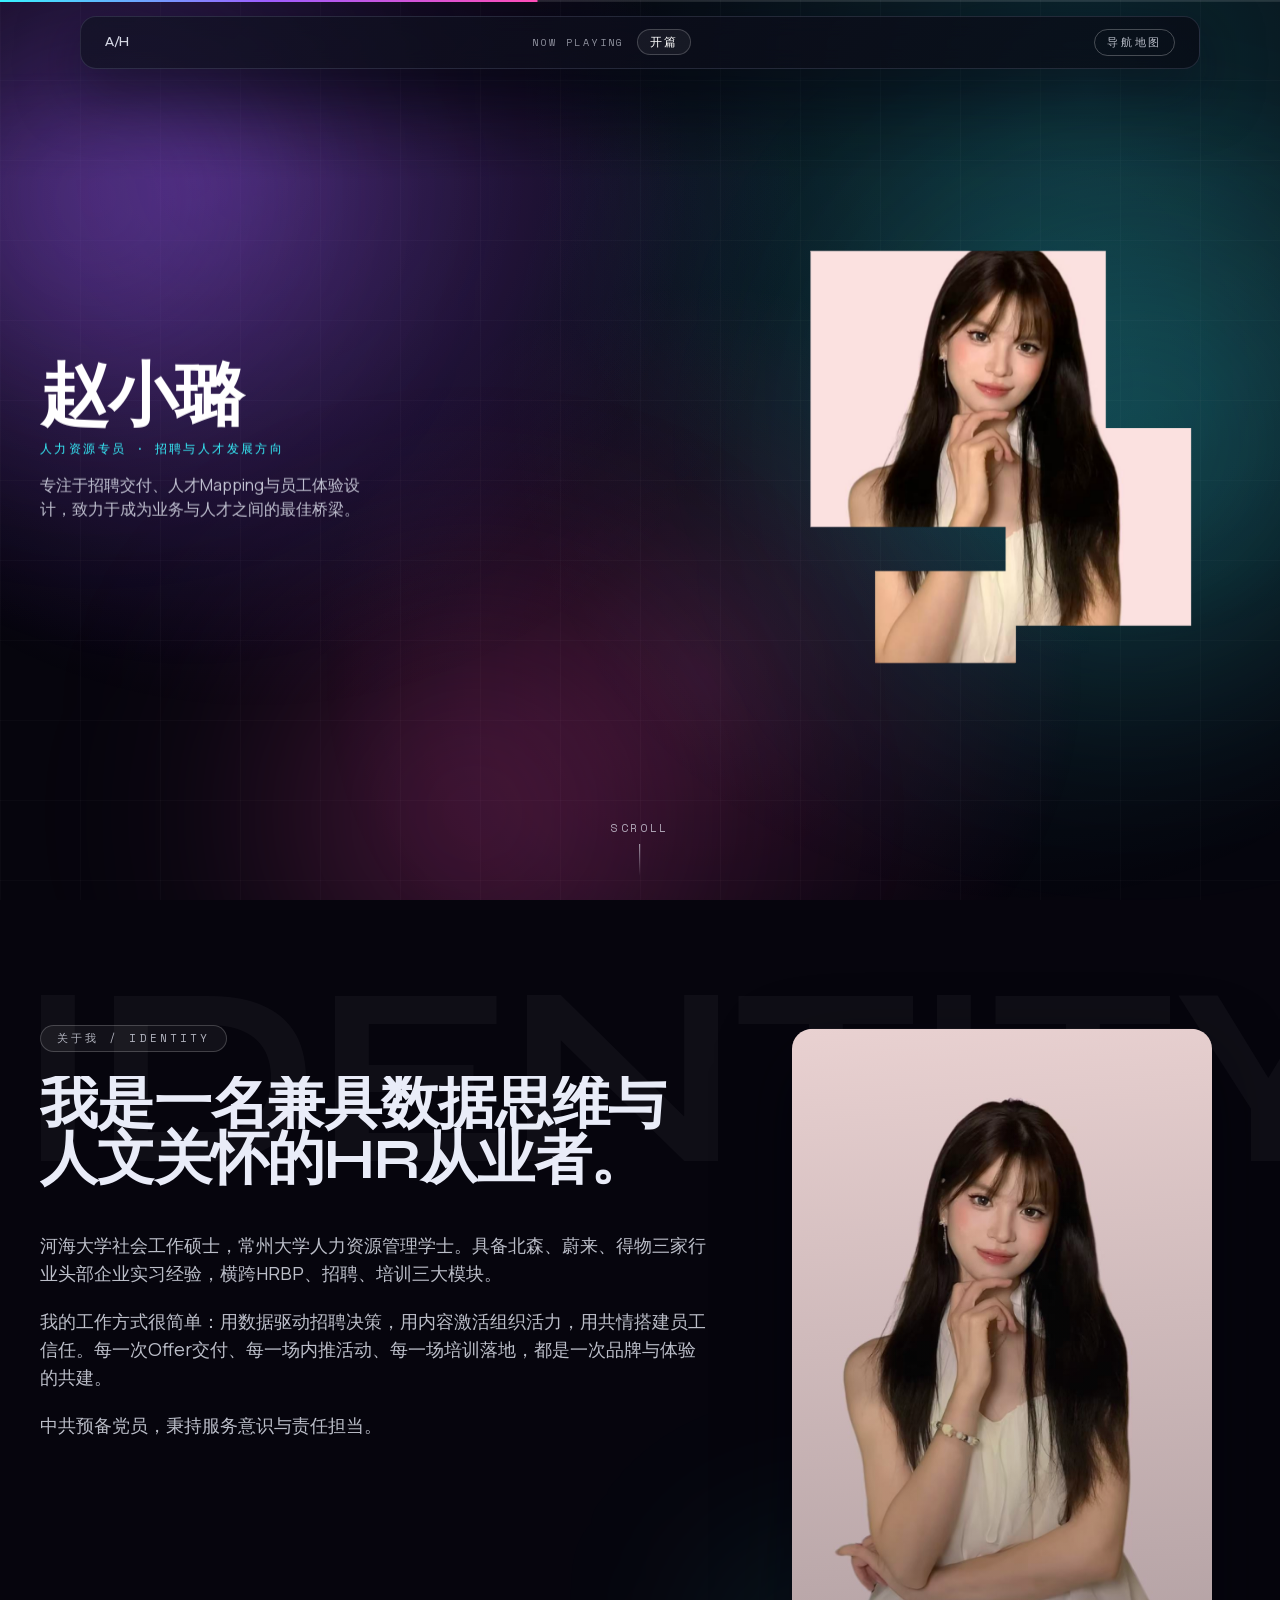
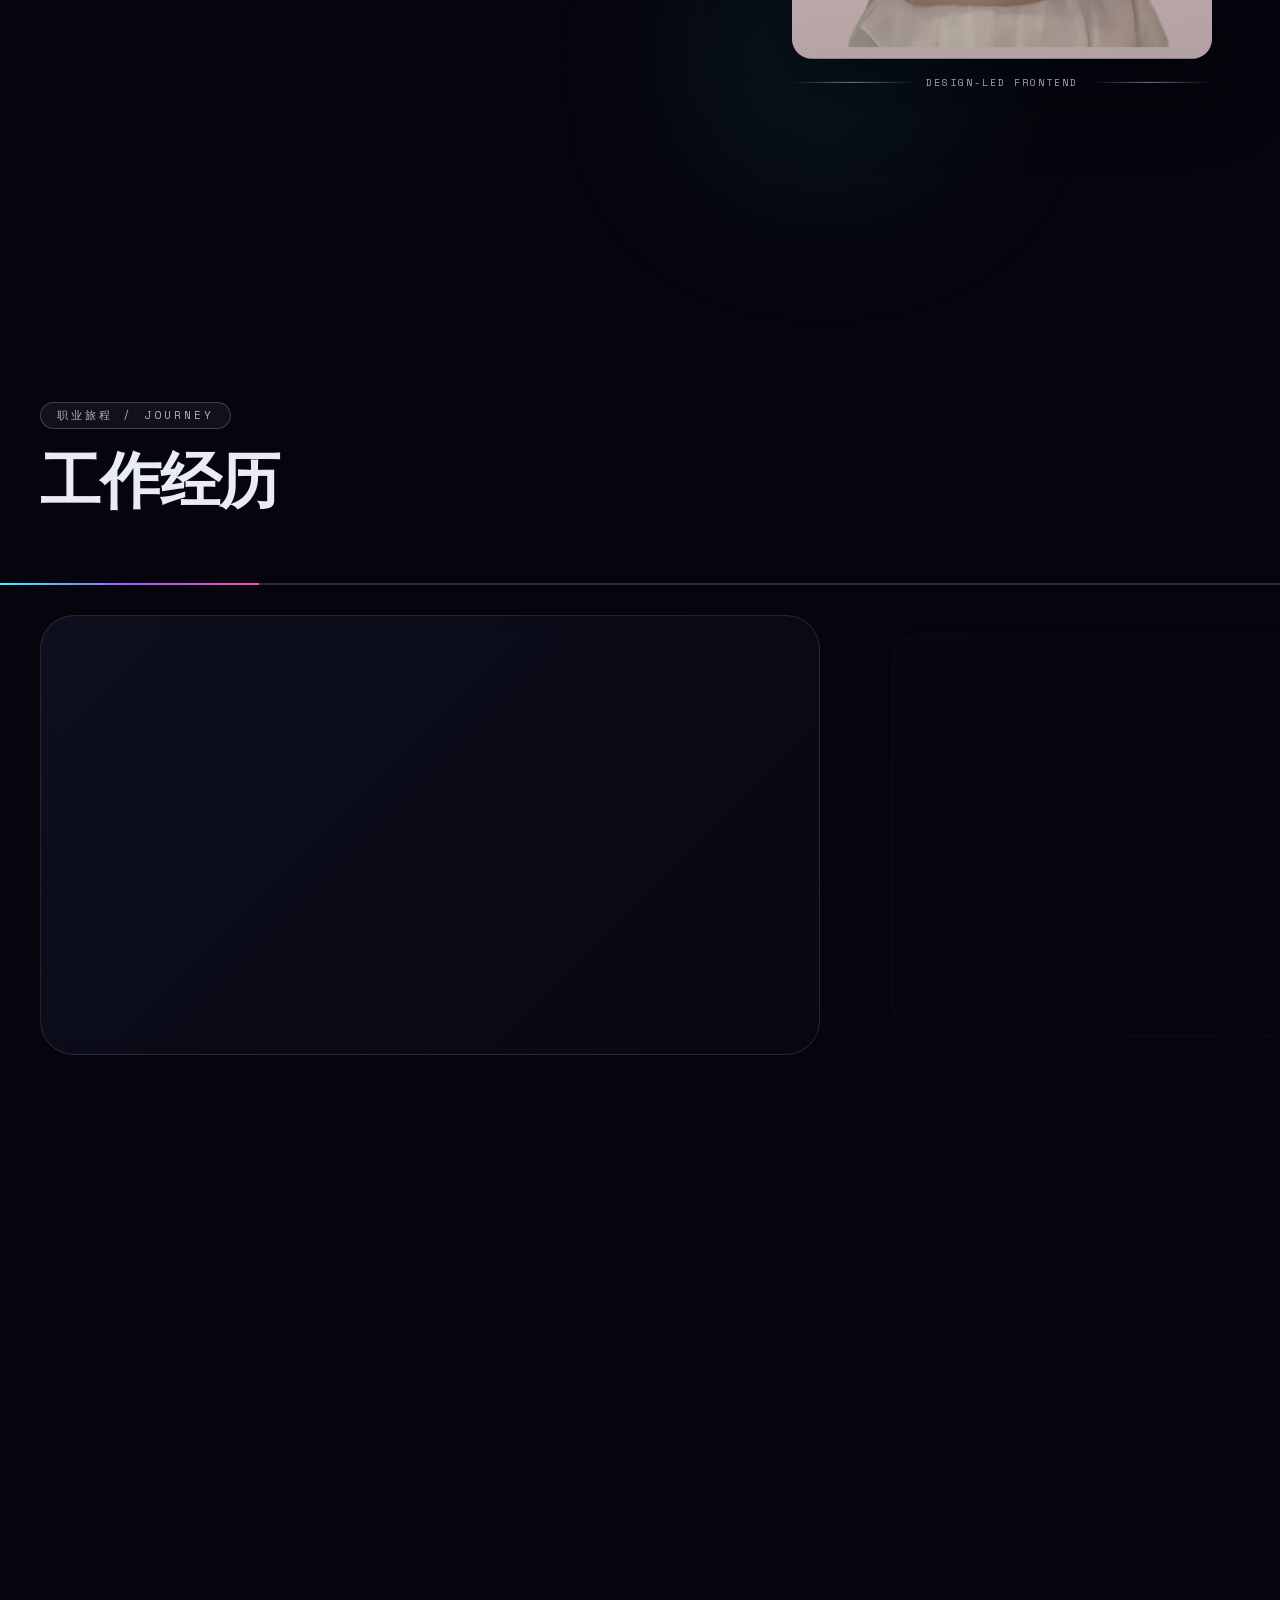
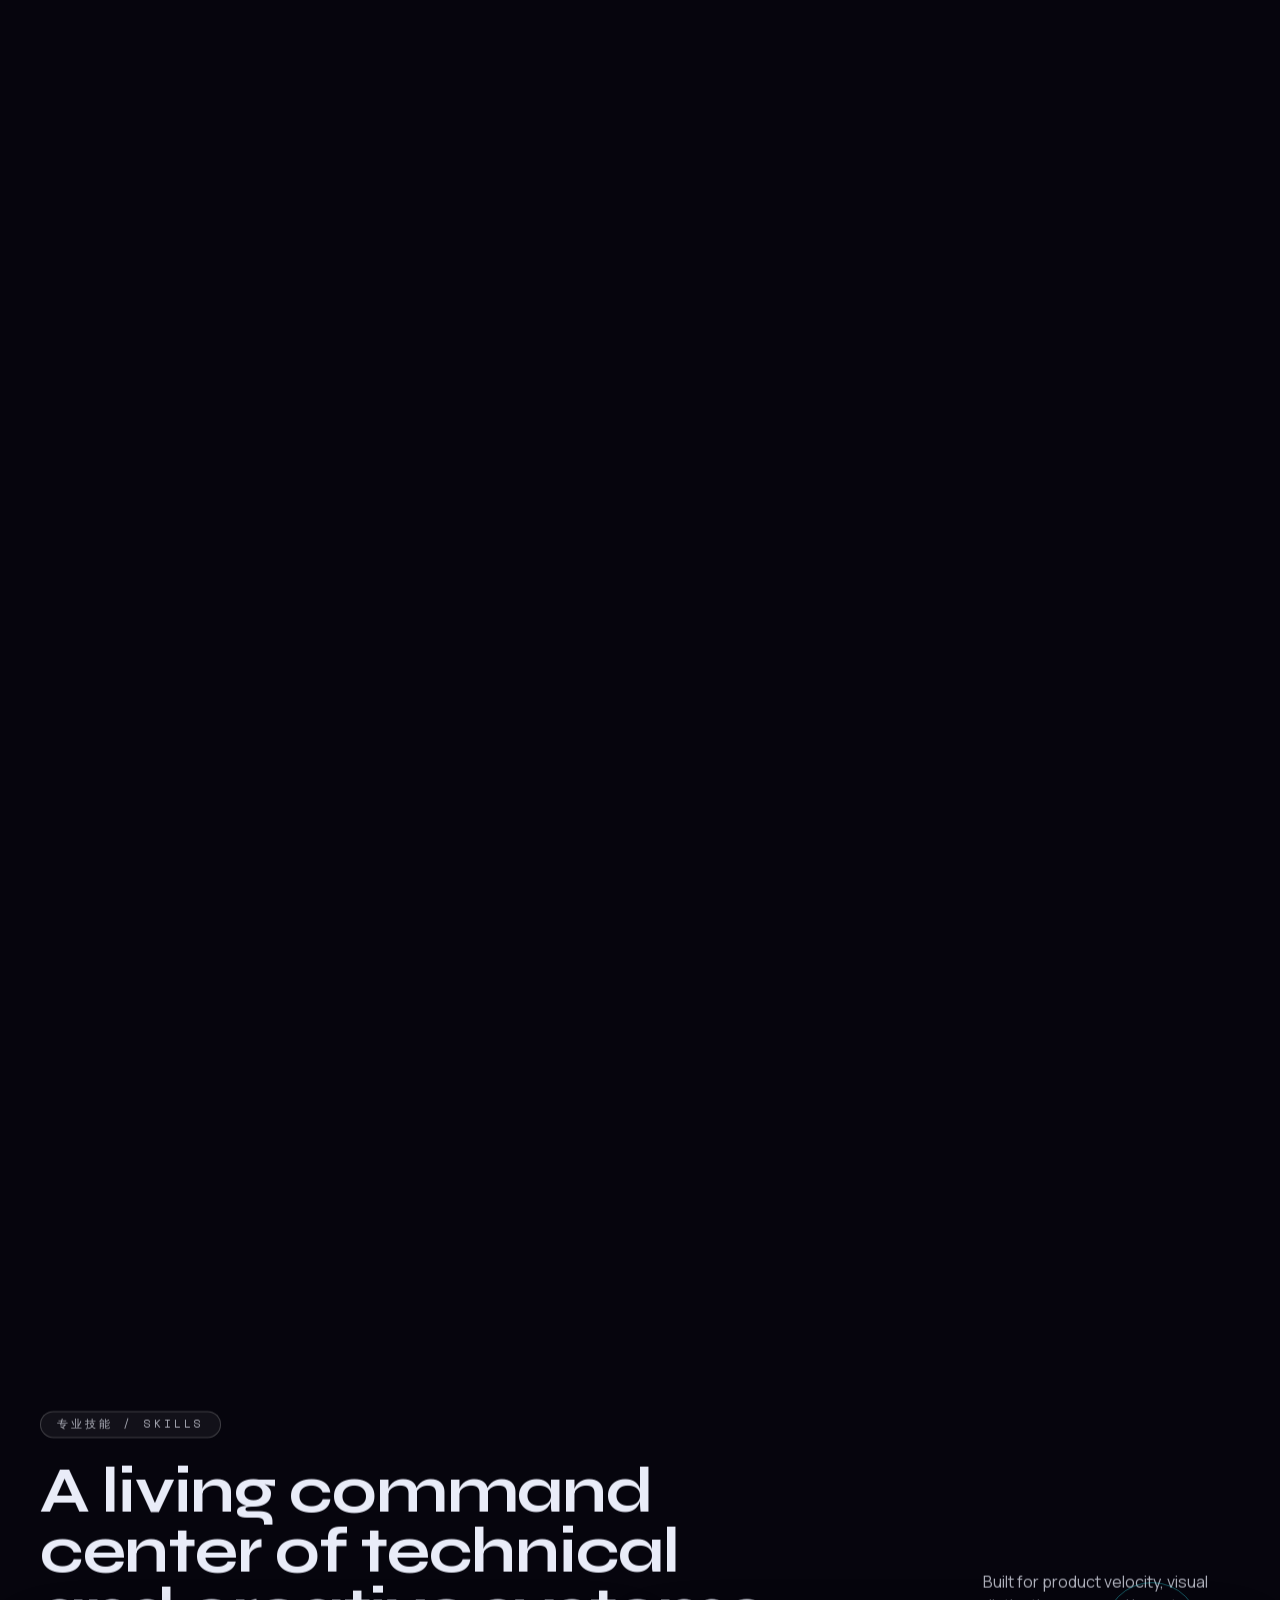
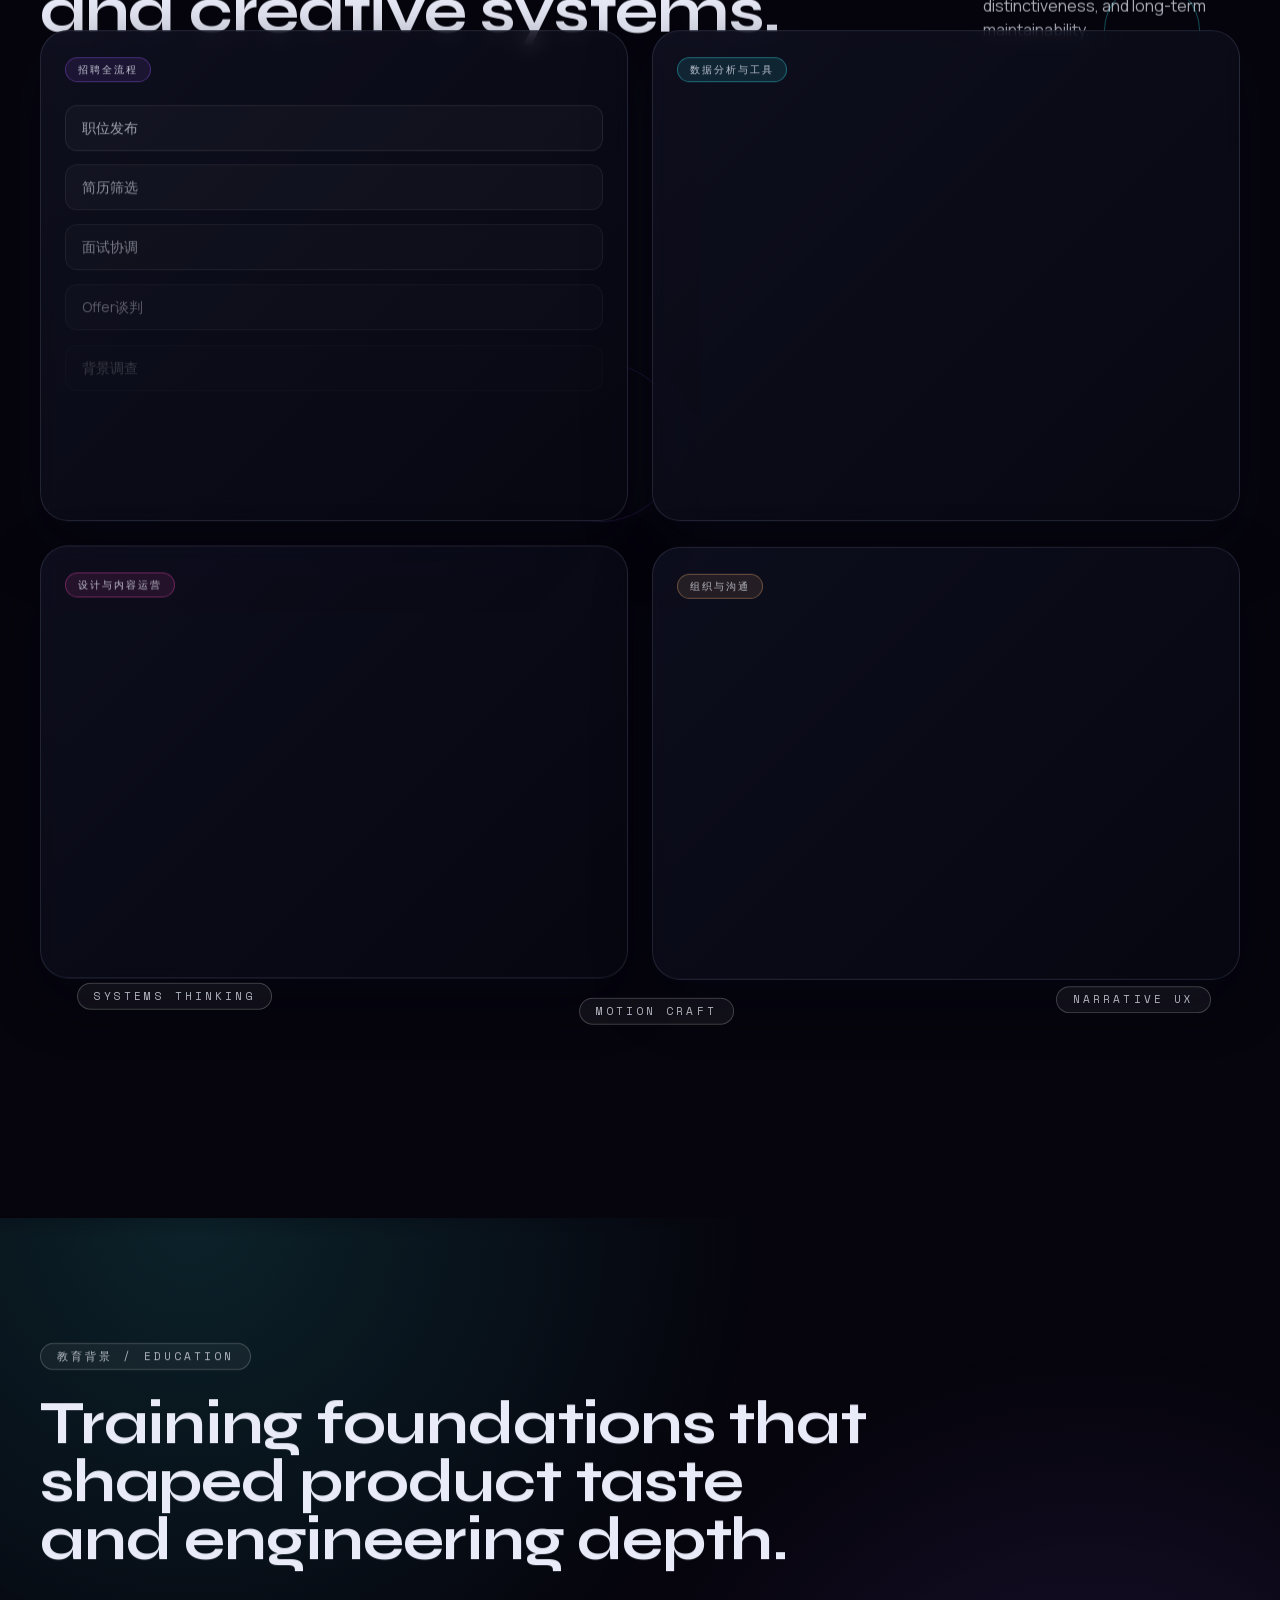
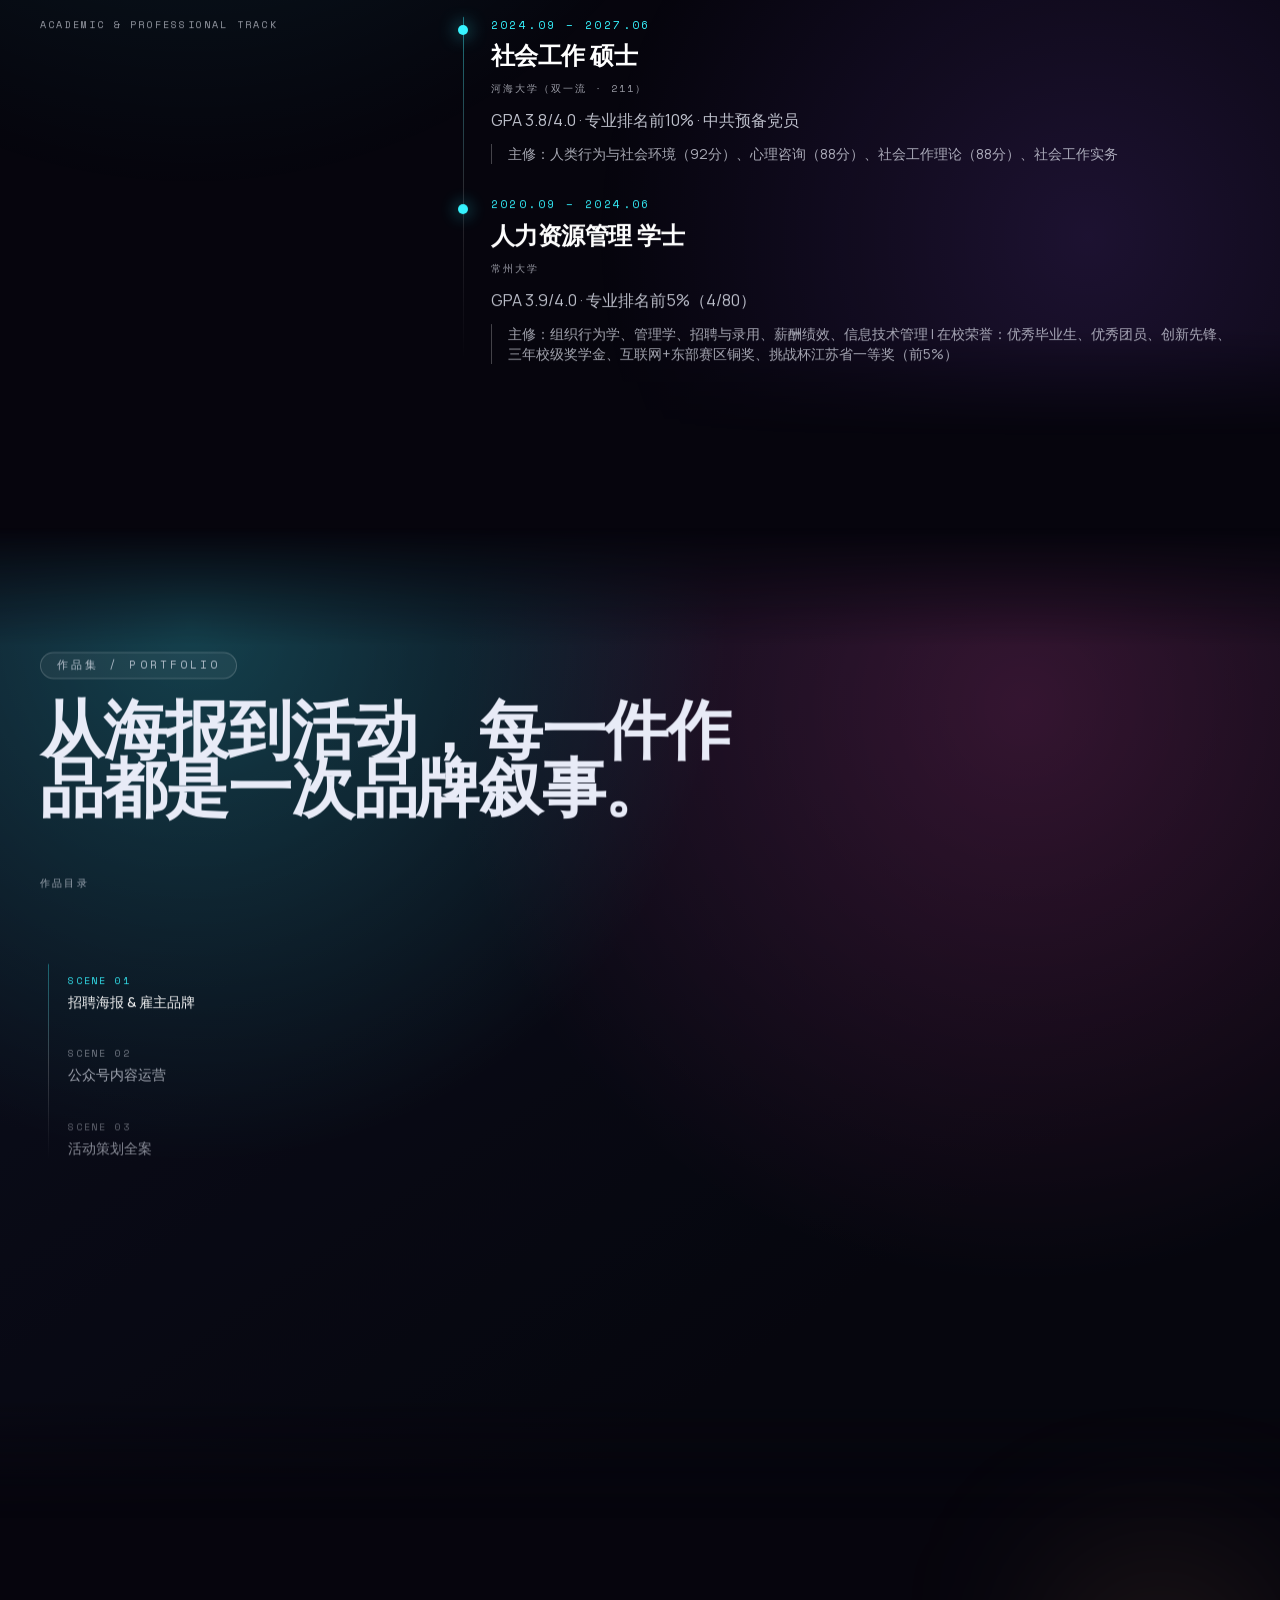
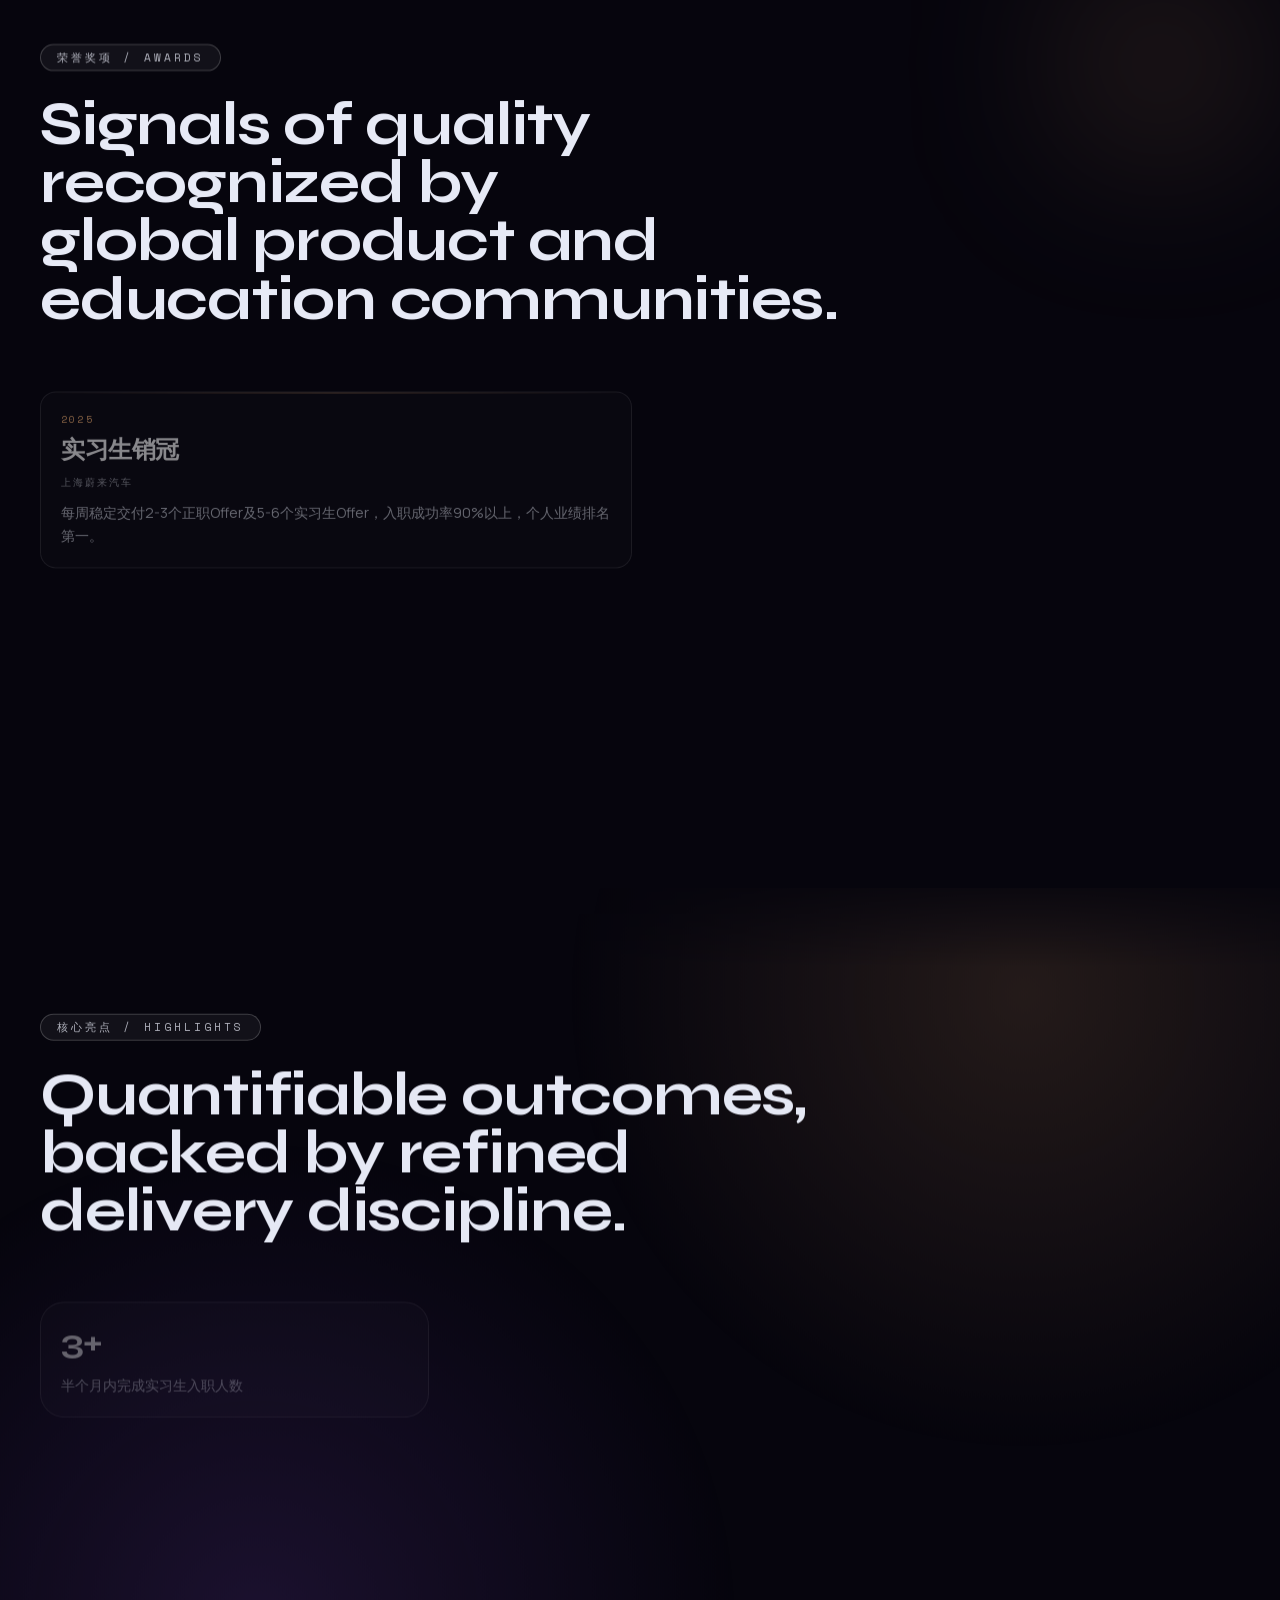
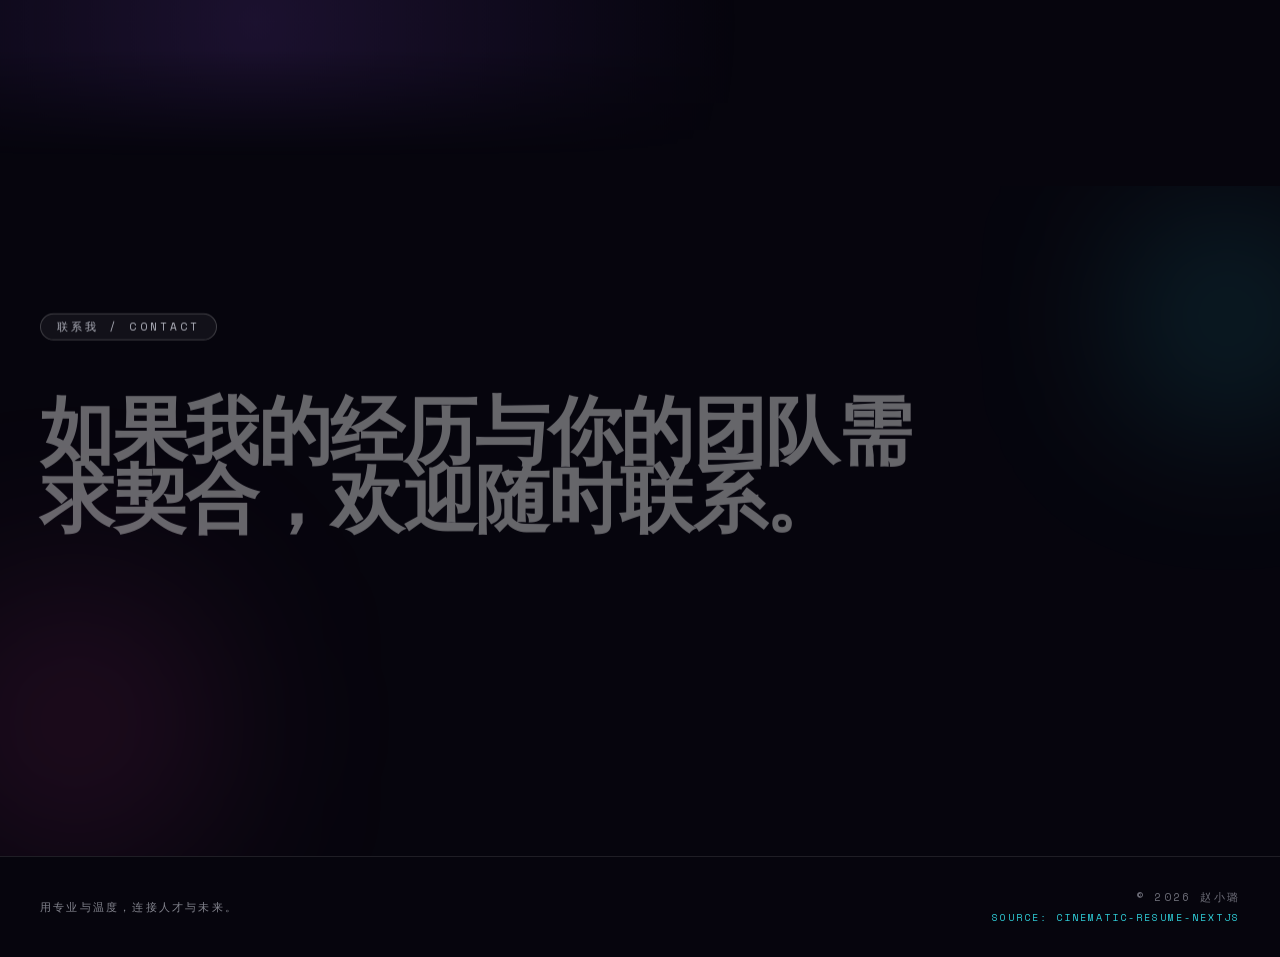
==== commit 12ba0dff: "🔧 根路径部署 + nojekyll" ====
--- a/index.html
+++ b/index.html
@@ -1,4 +1,4 @@
-<!DOCTYPE html><html lang="zh-CN" class="syne_1d438387-module__gWpXua__variable outfit_2abbc398-module__9SQu9W__variable space_grotesk_453a282b-module__MgkKOa__variable manrope_a8848467-module__G6W1Gq__variable inter_9de56097-module__CsyjlW__variable sora_3c48a25f-module__E5JlfG__variable space_mono_70fd937b-module__KsdeoW__variable jetbrains_mono_94126254-module__TF3kaW__variable"><head><meta charSet="utf-8"/><meta name="viewport" content="width=device-width, initial-scale=1"/><link rel="preload" href="/zhaoxiaolu/_next/static/media/051742360c26797e-s.p.0f97p8c3305p~.woff2" as="font" crossorigin="" type="font/woff2"/><link rel="preload" href="/zhaoxiaolu/_next/static/media/0c795a286deabae8-s.p.14tvuu96~wkr0.woff2" as="font" crossorigin="" type="font/woff2"/><link rel="preload" href="/zhaoxiaolu/_next/static/media/0c89a48fa5027cee-s.p.0rd3rjvnnhw7n.woff2" as="font" crossorigin="" type="font/woff2"/><link rel="preload" href="/zhaoxiaolu/_next/static/media/1b99372b3eaef0c8-s.p.0gx2haw2tmll8.woff2" as="font" crossorigin="" type="font/woff2"/><link rel="preload" href="/zhaoxiaolu/_next/static/media/6bd983bd58a87a3d-s.p.0h108oidc_0fm.woff2" as="font" crossorigin="" type="font/woff2"/><link rel="preload" href="/zhaoxiaolu/_next/static/media/83afe278b6a6bb3c-s.p.0q-301v4kxxnr.woff2" as="font" crossorigin="" type="font/woff2"/><link rel="preload" href="/zhaoxiaolu/_next/static/media/8d05cfa5faa8406c-s.p.0kbulo~7o8gic.woff2" as="font" crossorigin="" type="font/woff2"/><link rel="preload" href="/zhaoxiaolu/_next/static/media/a343f882a40d2cc9-s.p.0kho-wj7-y-w1.woff2" as="font" crossorigin="" type="font/woff2"/><link rel="preload" href="/zhaoxiaolu/_next/static/media/dc0d9adbac686440-s.p.0~z396rbj0t4w.woff2" as="font" crossorigin="" type="font/woff2"/><link rel="preload" as="image" href="/zhaoxiaolu/profile-photo.jpg"/><link rel="stylesheet" href="/zhaoxiaolu/_next/static/chunks/16zshi-6kwmlh.css" data-precedence="next"/><link rel="preload" as="script" fetchPriority="low" href="/zhaoxiaolu/_next/static/chunks/045g~0~zva_mv.js"/><script src="/zhaoxiaolu/_next/static/chunks/0dgq26a5_oy.a.js" async=""></script><script src="/zhaoxiaolu/_next/static/chunks/0yoi6g0rt32bk.js" async=""></script><script src="/zhaoxiaolu/_next/static/chunks/15r0h5vd-4fi1.js" async=""></script><script src="/zhaoxiaolu/_next/static/chunks/turbopack-0rq-r39zyirti.js" async=""></script><script src="/zhaoxiaolu/_next/static/chunks/01xlw8hd842-c.js" async=""></script><script src="/zhaoxiaolu/_next/static/chunks/0d3shmwh5_nmn.js" async=""></script><script src="/zhaoxiaolu/_next/static/chunks/15ika4zy8_z34.js" async=""></script><script src="/zhaoxiaolu/_next/static/chunks/10zm.r3g2xheu.js" async=""></script><meta name="next-size-adjust" content=""/><meta name="theme-color" content="#06050d"/><title>赵小璐 | 赵小璐 · HR Portfolio</title><meta name="description" content="赵小璐，河海大学社会工作硕士，专注人力资源方向。具备北森、蔚来、得物三家名企实习经验，擅长招聘全流程、人才Mapping、活动策划与数据分析。"/><meta name="application-name" content="赵小璐 · HR Portfolio"/><link rel="author" href="https://zhaoxiaolu.me"/><meta name="author" content="赵小璐"/><meta name="keywords" content="赵小璐,人力资源,HR,招聘,人才发展,河海大学,portfolio,简历"/><meta name="creator" content="赵小璐"/><meta name="publisher" content="赵小璐"/><meta name="robots" content="index, follow"/><meta name="googlebot" content="index, follow, max-video-preview:-1, max-image-preview:large, max-snippet:-1"/><meta name="category" content="technology"/><link rel="canonical" href="https://zhaoxiaolu.me/"/><meta property="og:title" content="赵小璐 | 赵小璐 · HR Portfolio"/><meta property="og:description" content="赵小璐，河海大学社会工作硕士，专注人力资源方向。具备北森、蔚来、得物三家名企实习经验，擅长招聘全流程、人才Mapping、活动策划与数据分析。"/><meta property="og:url" content="https://zhaoxiaolu.me/"/><meta property="og:site_name" content="赵小璐 · HR Portfolio"/><meta property="og:locale" content="zh_CN"/><meta property="og:image" content="https://zhaoxiaolu.me/og-profile.jpg"/><meta property="og:image:width" content="1200"/><meta property="og:image:height" content="630"/><meta property="og:image:alt" content="赵小璐 - 赵小璐 · HR Portfolio"/><meta property="og:type" content="website"/><meta name="twitter:card" content="summary_large_image"/><meta name="twitter:title" content="赵小璐 | 赵小璐 · HR Portfolio"/><meta name="twitter:description" content="赵小璐，河海大学社会工作硕士，专注人力资源方向。具备北森、蔚来、得物三家名企实习经验，擅长招聘全流程、人才Mapping、活动策划与数据分析。"/><meta name="twitter:image" content="https://zhaoxiaolu.me/og-profile.jpg"/><script src="/zhaoxiaolu/_next/static/chunks/03~yq9q893hmn.js" noModule=""></script></head><body style="--bg-0:#06050d;--bg-1:#100f1f;--surface-a:#111223;--surface-b:#080913;--surface-a-rgb:17 18 35;--surface-b-rgb:8 9 19;--text-main:#e9ecf8;--text-soft:#bfc4da;--loader-bg:#06050d;--loader-text:#e9ecf8;--bg-start:#05040b;--bg-mid:#090917;--bg-end:#06060f;--violet:#9f5cff;--cyan:#37f4ff;--magenta:#ff4db8;--amber:#ffb979;--violet-rgb:159 92 255;--cyan-rgb:55 244 255;--magenta-rgb:255 77 184;--amber-rgb:255 185 121;--font-display:var(--font-display-syne);--font-body:var(--font-body-manrope);--font-mono:var(--font-mono-space)"><div hidden=""><!--$--><!--/$--></div><script type="application/ld+json">{"@context":"https://schema.org","@graph":[{"@type":"WebSite","name":"赵小璐 · HR Portfolio","url":"https://zhaoxiaolu.me","description":"赵小璐，河海大学社会工作硕士，专注人力资源方向。具备北森、蔚来、得物三家名企实习经验，擅长招聘全流程、人才Mapping、活动策划与数据分析。","inLanguage":"en"},{"@type":"Person","name":"赵小璐","jobTitle":"人力资源专员 · 招聘与人才发展方向","description":"专注于招聘交付、人才Mapping与员工体验设计，致力于成为业务与人才之间的最佳桥梁。","url":"https://zhaoxiaolu.me","sameAs":[]}]}</script><main class="relative overflow-x-clip bg-abyss text-silver"><div class="fixed inset-0 z-[140]"><div class="absolute inset-0 flex"><div class="loader-panel-left h-full w-1/2" style="background-color:var(--loader-bg)"></div><div class="loader-panel-right h-full w-1/2" style="background-color:var(--loader-bg)"></div></div><div class="absolute inset-0 flex items-center justify-center"><span class="loader-initials display-font text-[clamp(3.8rem,15vw,13rem)] font-extrabold leading-none tracking-[0.08em]" style="color:var(--loader-text)">你好</span></div></div><div class="cv2-main"><div class="fixed left-0 top-0 z-[74] h-[2px] w-full bg-white/10"><div class="h-full origin-left scale-x-0 bg-gradient-to-r from-neon-cyan via-neon-violet to-neon-magenta"></div></div><header class="fixed left-1/2 top-4 z-[72] w-[calc(100%-1.5rem)] -translate-x-1/2 md:w-[min(1120px,93vw)]"><nav class="surface-panel rounded-2xl px-4 py-3 shadow-card md:px-6"><div class="flex items-center justify-between gap-3"><button aria-label="Scroll to opening" class="display-font text-sm uppercase tracking-[0.28em] text-silver/90">A/H</button><div class="hidden items-center gap-3 lg:flex"><span class="mono-font text-[10px] uppercase tracking-[0.24em] text-silver/60">Now Playing</span><span class="rounded-full border border-white/20 bg-white/5 px-3 py-1 text-xs uppercase tracking-[0.18em] text-white">开篇</span></div><button aria-label="Open cinematic scene map" class="mono-font rounded-full border border-white/25 px-3 py-1 text-[11px] uppercase tracking-[0.24em] text-silver/80 transition hover:border-white/50 hover:text-white">导航地图</button></div></nav></header><div class="fixed inset-0 z-[71] hidden bg-[rgba(4,4,10,0.72)] backdrop-blur-[8px]"><div class="absolute inset-0 section-ambient bg-[radial-gradient(circle_at_15%_18%,rgba(55,244,255,0.12),transparent_42%),radial-gradient(circle_at_84%_78%,rgba(159,92,255,0.18),transparent_44%)]"></div><div class="grain-overlay absolute inset-0 opacity-25"></div><div class="pointer-events-none absolute inset-y-0 left-1/2 w-px bg-gradient-to-b from-transparent via-white/12 to-transparent max-lg:hidden"></div><div class="section-shell relative z-10 flex min-h-screen items-center py-24"><div class="scene-map-panel relative w-full"><div class="mb-8 flex items-center justify-between gap-3"><div><p class="mono-font text-[10px] uppercase tracking-[0.24em] text-silver/65">场景导航</p><p class="scene-map-meta display-font mt-2 text-2xl font-semibold text-white md:text-3xl">Cinematic Route Map</p></div><button class="scene-map-meta mono-font rounded-full border border-white/25 bg-white/[0.03] px-4 py-1.5 text-[10px] uppercase tracking-[0.22em] text-silver/80 transition hover:border-white/55 hover:text-white">Close</button></div><div class="grid gap-10 lg:grid-cols-12"><div class="lg:col-span-7"><div class="no-scrollbar max-h-[60vh] space-y-1 overflow-y-auto pr-2"><button class="scene-map-item group relative flex w-full items-center gap-4 border-b px-2 py-4 text-left transition md:py-5 border-neon-cyan/45"><span class="absolute -left-2 top-1/2 h-9 w-[2px] -translate-y-1/2 rounded-full transition bg-neon-cyan shadow-[0_0_18px_rgba(55,244,255,0.9)]"></span><span class="display-font text-3xl leading-none md:text-4xl text-neon-cyan">01</span><div class="min-w-0 flex-1"><p class="mono-font text-[10px] uppercase tracking-[0.2em] text-neon-cyan">Scene</p><p class="mt-1 text-sm uppercase tracking-[0.18em] md:text-base text-white">开篇</p></div><span class="h-px w-14 bg-gradient-to-r from-neon-cyan via-neon-violet to-neon-magenta"></span></button><button class="scene-map-item group relative flex w-full items-center gap-4 border-b px-2 py-4 text-left transition md:py-5 border-white/12 hover:border-white/30"><span class="absolute -left-2 top-1/2 h-9 w-[2px] -translate-y-1/2 rounded-full transition bg-transparent"></span><span class="display-font text-3xl leading-none md:text-4xl text-white/30 group-hover:text-white/60">02</span><div class="min-w-0 flex-1"><p class="mono-font text-[10px] uppercase tracking-[0.2em] text-silver/55">Scene</p><p class="mt-1 text-sm uppercase tracking-[0.18em] md:text-base text-silver/78 group-hover:text-white">关于我</p></div><span class="h-px w-14 bg-gradient-to-r from-white/0 to-white/20"></span></button><button class="scene-map-item group relative flex w-full items-center gap-4 border-b px-2 py-4 text-left transition md:py-5 border-white/12 hover:border-white/30"><span class="absolute -left-2 top-1/2 h-9 w-[2px] -translate-y-1/2 rounded-full transition bg-transparent"></span><span class="display-font text-3xl leading-none md:text-4xl text-white/30 group-hover:text-white/60">03</span><div class="min-w-0 flex-1"><p class="mono-font text-[10px] uppercase tracking-[0.2em] text-silver/55">Scene</p><p class="mt-1 text-sm uppercase tracking-[0.18em] md:text-base text-silver/78 group-hover:text-white">职业旅程</p></div><span class="h-px w-14 bg-gradient-to-r from-white/0 to-white/20"></span></button><button class="scene-map-item group relative flex w-full items-center gap-4 border-b px-2 py-4 text-left transition md:py-5 border-white/12 hover:border-white/30"><span class="absolute -left-2 top-1/2 h-9 w-[2px] -translate-y-1/2 rounded-full transition bg-transparent"></span><span class="display-font text-3xl leading-none md:text-4xl text-white/30 group-hover:text-white/60">04</span><div class="min-w-0 flex-1"><p class="mono-font text-[10px] uppercase tracking-[0.2em] text-silver/55">Scene</p><p class="mt-1 text-sm uppercase tracking-[0.18em] md:text-base text-silver/78 group-hover:text-white">专业技能</p></div><span class="h-px w-14 bg-gradient-to-r from-white/0 to-white/20"></span></button><button class="scene-map-item group relative flex w-full items-center gap-4 border-b px-2 py-4 text-left transition md:py-5 border-white/12 hover:border-white/30"><span class="absolute -left-2 top-1/2 h-9 w-[2px] -translate-y-1/2 rounded-full transition bg-transparent"></span><span class="display-font text-3xl leading-none md:text-4xl text-white/30 group-hover:text-white/60">05</span><div class="min-w-0 flex-1"><p class="mono-font text-[10px] uppercase tracking-[0.2em] text-silver/55">Scene</p><p class="mt-1 text-sm uppercase tracking-[0.18em] md:text-base text-silver/78 group-hover:text-white">教育背景</p></div><span class="h-px w-14 bg-gradient-to-r from-white/0 to-white/20"></span></button><button class="scene-map-item group relative flex w-full items-center gap-4 border-b px-2 py-4 text-left transition md:py-5 border-white/12 hover:border-white/30"><span class="absolute -left-2 top-1/2 h-9 w-[2px] -translate-y-1/2 rounded-full transition bg-transparent"></span><span class="display-font text-3xl leading-none md:text-4xl text-white/30 group-hover:text-white/60">06</span><div class="min-w-0 flex-1"><p class="mono-font text-[10px] uppercase tracking-[0.2em] text-silver/55">Scene</p><p class="mt-1 text-sm uppercase tracking-[0.18em] md:text-base text-silver/78 group-hover:text-white">作品集</p></div><span class="h-px w-14 bg-gradient-to-r from-white/0 to-white/20"></span></button><button class="scene-map-item group relative flex w-full items-center gap-4 border-b px-2 py-4 text-left transition md:py-5 border-white/12 hover:border-white/30"><span class="absolute -left-2 top-1/2 h-9 w-[2px] -translate-y-1/2 rounded-full transition bg-transparent"></span><span class="display-font text-3xl leading-none md:text-4xl text-white/30 group-hover:text-white/60">07</span><div class="min-w-0 flex-1"><p class="mono-font text-[10px] uppercase tracking-[0.2em] text-silver/55">Scene</p><p class="mt-1 text-sm uppercase tracking-[0.18em] md:text-base text-silver/78 group-hover:text-white">荣誉奖项</p></div><span class="h-px w-14 bg-gradient-to-r from-white/0 to-white/20"></span></button><button class="scene-map-item group relative flex w-full items-center gap-4 border-b px-2 py-4 text-left transition md:py-5 border-white/12 hover:border-white/30"><span class="absolute -left-2 top-1/2 h-9 w-[2px] -translate-y-1/2 rounded-full transition bg-transparent"></span><span class="display-font text-3xl leading-none md:text-4xl text-white/30 group-hover:text-white/60">08</span><div class="min-w-0 flex-1"><p class="mono-font text-[10px] uppercase tracking-[0.2em] text-silver/55">Scene</p><p class="mt-1 text-sm uppercase tracking-[0.18em] md:text-base text-silver/78 group-hover:text-white">核心亮点</p></div><span class="h-px w-14 bg-gradient-to-r from-white/0 to-white/20"></span></button><button class="scene-map-item group relative flex w-full items-center gap-4 border-b px-2 py-4 text-left transition md:py-5 border-white/12 hover:border-white/30"><span class="absolute -left-2 top-1/2 h-9 w-[2px] -translate-y-1/2 rounded-full transition bg-transparent"></span><span class="display-font text-3xl leading-none md:text-4xl text-white/30 group-hover:text-white/60">09</span><div class="min-w-0 flex-1"><p class="mono-font text-[10px] uppercase tracking-[0.2em] text-silver/55">Scene</p><p class="mt-1 text-sm uppercase tracking-[0.18em] md:text-base text-silver/78 group-hover:text-white">联系我</p></div><span class="h-px w-14 bg-gradient-to-r from-white/0 to-white/20"></span></button></div></div><div class="scene-map-meta relative lg:col-span-5"><p class="scene-preview-animate display-font pointer-events-none absolute -top-8 right-0 text-[18vw] font-bold leading-none text-white/[0.06] lg:text-[8vw]">01</p><div class="relative mt-6 lg:mt-10"><p class="scene-preview-animate mono-font text-[10px] uppercase tracking-[0.2em] text-silver/60">当前场景</p><p class="scene-preview-animate display-font mt-3 text-4xl font-bold leading-[0.95] text-white md:text-5xl">开篇</p><p class="scene-preview-animate mt-2 mono-font text-[10px] uppercase tracking-[0.2em] text-neon-cyan">场景 <!-- -->01</p><p class="scene-preview-animate mt-4 max-w-sm text-sm leading-relaxed text-silver/75 md:text-base">开篇氛围与第一印象。</p><p class="scene-preview-animate mt-2 max-w-sm text-xs leading-relaxed text-silver/55">A curated route through the portfolio narrative. Jump to any scene with a smooth cinematic transition.</p><div class="mt-6 h-px bg-gradient-to-r from-neon-cyan/70 via-white/30 to-transparent"></div><p class="mono-font mt-4 text-[10px] uppercase tracking-[0.2em] text-neon-cyan">共 <!-- -->9<!-- --> 个场景</p></div></div></div></div></div></div><div class="pointer-events-none fixed inset-0 z-0 overflow-hidden"><div class="noise-pan absolute inset-0 grain-overlay"></div><div class="absolute inset-0 grid-overlay opacity-60"></div><div class="absolute inset-0 bg-mesh-gradient opacity-85"></div><div class="ambient-orb-a absolute -left-20 top-8 h-[340px] w-[340px] rounded-full bg-neon-violet/30 blur-[110px]"></div><div class="ambient-orb-b absolute right-[-70px] top-[25vh] h-[420px] w-[420px] rounded-full bg-neon-cyan/20 blur-[130px]"></div><div class="ambient-orb-c absolute bottom-[-100px] left-[22%] h-[380px] w-[380px] rounded-full bg-neon-magenta/25 blur-[120px]"></div></div><div class="relative z-10"><section id="hero" data-section="true" class="hero-backdrop relative flex min-h-[100svh] items-center overflow-hidden pb-16 pt-32 md:pb-20 md:pt-36"><div class="hero-layer-slow section-ambient absolute inset-0 bg-[radial-gradient(circle_at_20%_10%,rgba(159,92,255,0.22),transparent_42%),radial-gradient(circle_at_80%_35%,rgba(55,244,255,0.12),transparent_44%)]"></div><div class="hero-layer-fast absolute right-[8%] top-[14%] h-52 w-52 rounded-full bg-neon-magenta/22 blur-[110px]"></div><div class="hero-layer-fast absolute left-[8%] top-[42%] h-52 w-52 rounded-full bg-neon-cyan/18 blur-[120px]"></div><div class="section-shell hero-scene-content relative z-10 w-full"><div class="grid items-center gap-8 lg:grid-cols-12"><div class="max-w-[820px] lg:col-span-7"><h1 class="hero-name display-font text-balance text-[clamp(2.1rem,5.4vw,4.9rem)] font-bold leading-[0.95] text-white">赵小璐</h1><p class="hero-field mono-font mt-3 text-xs uppercase tracking-[0.2em] text-neon-cyan">人力资源专员 · 招聘与人才发展方向</p><p class="hero-statement text-balance mt-4 max-w-lg text-sm leading-relaxed text-silver/80 md:text-base">专注于招聘交付、人才Mapping与员工体验设计，致力于成为业务与人才之间的最佳桥梁。</p></div><div class="hero-portrait relative mx-auto hidden w-full max-w-[360px] lg:col-span-5 lg:block xl:max-w-[400px]"><div class="hero-portrait-shell relative mx-auto aspect-[3/4] w-full overflow-hidden" style="-webkit-mask-image:url(/zhaoxiaolu/mask.svg);mask-image:url(/zhaoxiaolu/mask.svg);-webkit-mask-repeat:no-repeat;mask-repeat:no-repeat;-webkit-mask-size:100% 100%;mask-size:100% 100%;-webkit-mask-position:center;mask-position:center;-webkit-mask-mode:alpha;mask-mode:alpha"><img alt="赵小璐 portrait" decoding="async" data-nimg="fill" class="object-cover object-top" style="position:absolute;height:100%;width:100%;left:0;top:0;right:0;bottom:0;color:transparent" src="/zhaoxiaolu/profile-photo.jpg"/></div></div></div></div><button aria-label="Scroll to about section" class="hero-scroll-cue absolute bottom-4 left-1/2 z-20 -translate-x-1/2 md:bottom-6"><span class="mono-font inline-flex flex-col items-center text-[11px] uppercase tracking-[0.24em] text-silver/70">Scroll<span class="mt-2 h-8 w-px animate-pulseCue bg-gradient-to-b from-silver/70 to-transparent"></span></span></button></section><section id="about" data-section="true" class="relative py-28 md:py-36"><span class="about-bg-word pointer-events-none absolute left-4 top-10 display-font text-[20vw] font-bold uppercase tracking-[0.12em] text-white/[0.04]">Identity</span><div class="section-shell relative z-10 grid gap-10 lg:grid-cols-12"><div class="lg:col-span-7"><p class="label-chip mb-6">关于我 / Identity</p><h2 class="display-font text-balance text-[clamp(2rem,4.5vw,4rem)] font-bold leading-[0.98]"><span class="mr-[0.3ch] inline-block overflow-hidden"><span class="about-title-word inline-block">我是一名兼具数据思维与人文关怀的HR从业者。</span></span></h2><div class="mt-8 space-y-5"><p class="about-copy-line max-w-2xl text-base leading-relaxed text-silver/80 md:text-lg">河海大学社会工作硕士，常州大学人力资源管理学士。具备北森、蔚来、得物三家行业头部企业实习经验，横跨HRBP、招聘、培训三大模块。</p><p class="about-copy-line max-w-2xl text-base leading-relaxed text-silver/80 md:text-lg">我的工作方式很简单：用数据驱动招聘决策，用内容激活组织活力，用共情搭建员工信任。每一次Offer交付、每一场内推活动、每一场培训落地，都是一次品牌与体验的共建。</p><p class="about-copy-line max-w-2xl text-base leading-relaxed text-silver/80 md:text-lg">中共预备党员，秉持服务意识与责任担当。</p></div></div><div class="lg:col-span-5"><div class="identity-panel relative mx-auto mt-2 max-w-[420px]"><div class="pointer-events-none absolute -right-16 -top-16 h-48 w-48 rounded-full bg-neon-violet/18 blur-[95px]"></div><div class="pointer-events-none absolute -bottom-16 -left-16 h-48 w-48 rounded-full bg-neon-cyan/15 blur-[95px]"></div><figure class="about-portrait-frame relative aspect-[2/3] w-full overflow-hidden rounded-[20px] shadow-[0_28px_70px_rgba(2,3,11,0.55)]"><img alt="赵小璐 portrait" loading="lazy" decoding="async" data-nimg="fill" class="object-cover object-top" style="position:absolute;height:100%;width:100%;left:0;top:0;right:0;bottom:0;color:transparent" src="/zhaoxiaolu/profile-photo.jpg"/><div class="pointer-events-none absolute inset-0 bg-[linear-gradient(175deg,rgba(8,9,19,0.08),rgba(8,9,19,0.3))]"></div></figure><figcaption class="about-caption mt-4 flex items-center gap-3"><span class="h-px flex-1 bg-gradient-to-r from-transparent via-white/45 to-transparent"></span><p class="mono-font text-[10px] uppercase tracking-[0.2em] text-silver/70">Design-led Frontend</p><span class="h-px flex-1 bg-gradient-to-r from-transparent via-white/45 to-transparent"></span></figcaption></div></div></div></section><section id="journey" data-section="true" class="relative py-28 md:py-36"><div class="section-shell"><div class="mb-10 max-w-3xl"><p class="label-chip">职业旅程 / Journey</p><h2 class="display-font mt-6 text-balance text-[clamp(2rem,4.8vw,4.4rem)] font-bold leading-[0.95]">工作经历</h2></div></div><div class="hidden lg:block"><div class="relative mx-auto mt-6 w-[min(1400px,100vw)] overflow-hidden"><div class="absolute left-0 top-8 z-20 h-[2px] w-full origin-left bg-white/15"><div class="h-full origin-left scale-x-0 bg-gradient-to-r from-neon-cyan via-neon-violet to-neon-magenta"></div></div><div class="flex gap-10 px-10 pb-10 pt-16 will-change-transform"><article class="timeline-card surface-panel min-h-[440px] w-[70vw] max-w-[780px] flex-shrink-0 rounded-[34px] border border-white/15 px-8 py-8 is-active"><div class="timeline-card-content space-y-5"><p class="mono-font text-xs uppercase tracking-[0.28em] text-neon-cyan">2025.10 - 2026.03</p><h3 class="display-font text-4xl font-bold text-white">HRBP实习生</h3><p class="mono-font text-xs uppercase tracking-[0.26em] text-silver/70">北森云计算有限公司（人力资源TOP）</p><p class="max-w-xl text-lg leading-relaxed text-silver/85">招聘交付 + 业务运营 + 人才发展 + 活动策划，四维驱动业务增长。</p><div class="whitespace-pre-line rounded-2xl border border-neon-violet/35 bg-neon-violet/10 px-5 py-4 text-base text-silver">• 独立负责实习生及社招交付，半个月完成20+名实习生入职，3个月引入3名高P人才
+<!DOCTYPE html><html lang="zh-CN" class="syne_1d438387-module__gWpXua__variable outfit_2abbc398-module__9SQu9W__variable space_grotesk_453a282b-module__MgkKOa__variable manrope_a8848467-module__G6W1Gq__variable inter_9de56097-module__CsyjlW__variable sora_3c48a25f-module__E5JlfG__variable space_mono_70fd937b-module__KsdeoW__variable jetbrains_mono_94126254-module__TF3kaW__variable"><head><meta charSet="utf-8"/><meta name="viewport" content="width=device-width, initial-scale=1"/><link rel="preload" href="/_next/static/media/051742360c26797e-s.p.0f97p8c3305p~.woff2" as="font" crossorigin="" type="font/woff2"/><link rel="preload" href="/_next/static/media/0c795a286deabae8-s.p.14tvuu96~wkr0.woff2" as="font" crossorigin="" type="font/woff2"/><link rel="preload" href="/_next/static/media/0c89a48fa5027cee-s.p.0rd3rjvnnhw7n.woff2" as="font" crossorigin="" type="font/woff2"/><link rel="preload" href="/_next/static/media/1b99372b3eaef0c8-s.p.0gx2haw2tmll8.woff2" as="font" crossorigin="" type="font/woff2"/><link rel="preload" href="/_next/static/media/6bd983bd58a87a3d-s.p.0h108oidc_0fm.woff2" as="font" crossorigin="" type="font/woff2"/><link rel="preload" href="/_next/static/media/83afe278b6a6bb3c-s.p.0q-301v4kxxnr.woff2" as="font" crossorigin="" type="font/woff2"/><link rel="preload" href="/_next/static/media/8d05cfa5faa8406c-s.p.0kbulo~7o8gic.woff2" as="font" crossorigin="" type="font/woff2"/><link rel="preload" href="/_next/static/media/a343f882a40d2cc9-s.p.0kho-wj7-y-w1.woff2" as="font" crossorigin="" type="font/woff2"/><link rel="preload" href="/_next/static/media/dc0d9adbac686440-s.p.0~z396rbj0t4w.woff2" as="font" crossorigin="" type="font/woff2"/><link rel="preload" as="image" href="/profile-photo.jpg"/><link rel="stylesheet" href="/_next/static/chunks/16zshi-6kwmlh.css" data-precedence="next"/><link rel="preload" as="script" fetchPriority="low" href="/_next/static/chunks/045g~0~zva_mv.js"/><script src="/_next/static/chunks/0dgq26a5_oy.a.js" async=""></script><script src="/_next/static/chunks/0yoi6g0rt32bk.js" async=""></script><script src="/_next/static/chunks/0s5jpni_hwqeg.js" async=""></script><script src="/_next/static/chunks/turbopack-17_g3jlff4h4-.js" async=""></script><script src="/_next/static/chunks/01xlw8hd842-c.js" async=""></script><script src="/_next/static/chunks/0d3shmwh5_nmn.js" async=""></script><script src="/_next/static/chunks/15ika4zy8_z34.js" async=""></script><script src="/_next/static/chunks/0mymiauwspnv5.js" async=""></script><meta name="next-size-adjust" content=""/><meta name="theme-color" content="#06050d"/><title>赵小璐 | 赵小璐 · HR Portfolio</title><meta name="description" content="赵小璐，河海大学社会工作硕士，专注人力资源方向。具备北森、蔚来、得物三家名企实习经验，擅长招聘全流程、人才Mapping、活动策划与数据分析。"/><meta name="application-name" content="赵小璐 · HR Portfolio"/><link rel="author" href="https://zhaoxiaolu.me"/><meta name="author" content="赵小璐"/><meta name="keywords" content="赵小璐,人力资源,HR,招聘,人才发展,河海大学,portfolio,简历"/><meta name="creator" content="赵小璐"/><meta name="publisher" content="赵小璐"/><meta name="robots" content="index, follow"/><meta name="googlebot" content="index, follow, max-video-preview:-1, max-image-preview:large, max-snippet:-1"/><meta name="category" content="technology"/><link rel="canonical" href="https://zhaoxiaolu.me/"/><meta property="og:title" content="赵小璐 | 赵小璐 · HR Portfolio"/><meta property="og:description" content="赵小璐，河海大学社会工作硕士，专注人力资源方向。具备北森、蔚来、得物三家名企实习经验，擅长招聘全流程、人才Mapping、活动策划与数据分析。"/><meta property="og:url" content="https://zhaoxiaolu.me/"/><meta property="og:site_name" content="赵小璐 · HR Portfolio"/><meta property="og:locale" content="zh_CN"/><meta property="og:image" content="https://zhaoxiaolu.me/og-profile.jpg"/><meta property="og:image:width" content="1200"/><meta property="og:image:height" content="630"/><meta property="og:image:alt" content="赵小璐 - 赵小璐 · HR Portfolio"/><meta property="og:type" content="website"/><meta name="twitter:card" content="summary_large_image"/><meta name="twitter:title" content="赵小璐 | 赵小璐 · HR Portfolio"/><meta name="twitter:description" content="赵小璐，河海大学社会工作硕士，专注人力资源方向。具备北森、蔚来、得物三家名企实习经验，擅长招聘全流程、人才Mapping、活动策划与数据分析。"/><meta name="twitter:image" content="https://zhaoxiaolu.me/og-profile.jpg"/><script src="/_next/static/chunks/03~yq9q893hmn.js" noModule=""></script></head><body style="--bg-0:#06050d;--bg-1:#100f1f;--surface-a:#111223;--surface-b:#080913;--surface-a-rgb:17 18 35;--surface-b-rgb:8 9 19;--text-main:#e9ecf8;--text-soft:#bfc4da;--loader-bg:#06050d;--loader-text:#e9ecf8;--bg-start:#05040b;--bg-mid:#090917;--bg-end:#06060f;--violet:#9f5cff;--cyan:#37f4ff;--magenta:#ff4db8;--amber:#ffb979;--violet-rgb:159 92 255;--cyan-rgb:55 244 255;--magenta-rgb:255 77 184;--amber-rgb:255 185 121;--font-display:var(--font-display-syne);--font-body:var(--font-body-manrope);--font-mono:var(--font-mono-space)"><div hidden=""><!--$--><!--/$--></div><script type="application/ld+json">{"@context":"https://schema.org","@graph":[{"@type":"WebSite","name":"赵小璐 · HR Portfolio","url":"https://zhaoxiaolu.me","description":"赵小璐，河海大学社会工作硕士，专注人力资源方向。具备北森、蔚来、得物三家名企实习经验，擅长招聘全流程、人才Mapping、活动策划与数据分析。","inLanguage":"en"},{"@type":"Person","name":"赵小璐","jobTitle":"人力资源专员 · 招聘与人才发展方向","description":"专注于招聘交付、人才Mapping与员工体验设计，致力于成为业务与人才之间的最佳桥梁。","url":"https://zhaoxiaolu.me","sameAs":[]}]}</script><main class="relative overflow-x-clip bg-abyss text-silver"><div class="fixed inset-0 z-[140]"><div class="absolute inset-0 flex"><div class="loader-panel-left h-full w-1/2" style="background-color:var(--loader-bg)"></div><div class="loader-panel-right h-full w-1/2" style="background-color:var(--loader-bg)"></div></div><div class="absolute inset-0 flex items-center justify-center"><span class="loader-initials display-font text-[clamp(3.8rem,15vw,13rem)] font-extrabold leading-none tracking-[0.08em]" style="color:var(--loader-text)">你好</span></div></div><div class="cv2-main"><div class="fixed left-0 top-0 z-[74] h-[2px] w-full bg-white/10"><div class="h-full origin-left scale-x-0 bg-gradient-to-r from-neon-cyan via-neon-violet to-neon-magenta"></div></div><header class="fixed left-1/2 top-4 z-[72] w-[calc(100%-1.5rem)] -translate-x-1/2 md:w-[min(1120px,93vw)]"><nav class="surface-panel rounded-2xl px-4 py-3 shadow-card md:px-6"><div class="flex items-center justify-between gap-3"><button aria-label="Scroll to opening" class="display-font text-sm uppercase tracking-[0.28em] text-silver/90">A/H</button><div class="hidden items-center gap-3 lg:flex"><span class="mono-font text-[10px] uppercase tracking-[0.24em] text-silver/60">Now Playing</span><span class="rounded-full border border-white/20 bg-white/5 px-3 py-1 text-xs uppercase tracking-[0.18em] text-white">开篇</span></div><button aria-label="Open cinematic scene map" class="mono-font rounded-full border border-white/25 px-3 py-1 text-[11px] uppercase tracking-[0.24em] text-silver/80 transition hover:border-white/50 hover:text-white">导航地图</button></div></nav></header><div class="fixed inset-0 z-[71] hidden bg-[rgba(4,4,10,0.72)] backdrop-blur-[8px]"><div class="absolute inset-0 section-ambient bg-[radial-gradient(circle_at_15%_18%,rgba(55,244,255,0.12),transparent_42%),radial-gradient(circle_at_84%_78%,rgba(159,92,255,0.18),transparent_44%)]"></div><div class="grain-overlay absolute inset-0 opacity-25"></div><div class="pointer-events-none absolute inset-y-0 left-1/2 w-px bg-gradient-to-b from-transparent via-white/12 to-transparent max-lg:hidden"></div><div class="section-shell relative z-10 flex min-h-screen items-center py-24"><div class="scene-map-panel relative w-full"><div class="mb-8 flex items-center justify-between gap-3"><div><p class="mono-font text-[10px] uppercase tracking-[0.24em] text-silver/65">场景导航</p><p class="scene-map-meta display-font mt-2 text-2xl font-semibold text-white md:text-3xl">Cinematic Route Map</p></div><button class="scene-map-meta mono-font rounded-full border border-white/25 bg-white/[0.03] px-4 py-1.5 text-[10px] uppercase tracking-[0.22em] text-silver/80 transition hover:border-white/55 hover:text-white">Close</button></div><div class="grid gap-10 lg:grid-cols-12"><div class="lg:col-span-7"><div class="no-scrollbar max-h-[60vh] space-y-1 overflow-y-auto pr-2"><button class="scene-map-item group relative flex w-full items-center gap-4 border-b px-2 py-4 text-left transition md:py-5 border-neon-cyan/45"><span class="absolute -left-2 top-1/2 h-9 w-[2px] -translate-y-1/2 rounded-full transition bg-neon-cyan shadow-[0_0_18px_rgba(55,244,255,0.9)]"></span><span class="display-font text-3xl leading-none md:text-4xl text-neon-cyan">01</span><div class="min-w-0 flex-1"><p class="mono-font text-[10px] uppercase tracking-[0.2em] text-neon-cyan">Scene</p><p class="mt-1 text-sm uppercase tracking-[0.18em] md:text-base text-white">开篇</p></div><span class="h-px w-14 bg-gradient-to-r from-neon-cyan via-neon-violet to-neon-magenta"></span></button><button class="scene-map-item group relative flex w-full items-center gap-4 border-b px-2 py-4 text-left transition md:py-5 border-white/12 hover:border-white/30"><span class="absolute -left-2 top-1/2 h-9 w-[2px] -translate-y-1/2 rounded-full transition bg-transparent"></span><span class="display-font text-3xl leading-none md:text-4xl text-white/30 group-hover:text-white/60">02</span><div class="min-w-0 flex-1"><p class="mono-font text-[10px] uppercase tracking-[0.2em] text-silver/55">Scene</p><p class="mt-1 text-sm uppercase tracking-[0.18em] md:text-base text-silver/78 group-hover:text-white">关于我</p></div><span class="h-px w-14 bg-gradient-to-r from-white/0 to-white/20"></span></button><button class="scene-map-item group relative flex w-full items-center gap-4 border-b px-2 py-4 text-left transition md:py-5 border-white/12 hover:border-white/30"><span class="absolute -left-2 top-1/2 h-9 w-[2px] -translate-y-1/2 rounded-full transition bg-transparent"></span><span class="display-font text-3xl leading-none md:text-4xl text-white/30 group-hover:text-white/60">03</span><div class="min-w-0 flex-1"><p class="mono-font text-[10px] uppercase tracking-[0.2em] text-silver/55">Scene</p><p class="mt-1 text-sm uppercase tracking-[0.18em] md:text-base text-silver/78 group-hover:text-white">职业旅程</p></div><span class="h-px w-14 bg-gradient-to-r from-white/0 to-white/20"></span></button><button class="scene-map-item group relative flex w-full items-center gap-4 border-b px-2 py-4 text-left transition md:py-5 border-white/12 hover:border-white/30"><span class="absolute -left-2 top-1/2 h-9 w-[2px] -translate-y-1/2 rounded-full transition bg-transparent"></span><span class="display-font text-3xl leading-none md:text-4xl text-white/30 group-hover:text-white/60">04</span><div class="min-w-0 flex-1"><p class="mono-font text-[10px] uppercase tracking-[0.2em] text-silver/55">Scene</p><p class="mt-1 text-sm uppercase tracking-[0.18em] md:text-base text-silver/78 group-hover:text-white">专业技能</p></div><span class="h-px w-14 bg-gradient-to-r from-white/0 to-white/20"></span></button><button class="scene-map-item group relative flex w-full items-center gap-4 border-b px-2 py-4 text-left transition md:py-5 border-white/12 hover:border-white/30"><span class="absolute -left-2 top-1/2 h-9 w-[2px] -translate-y-1/2 rounded-full transition bg-transparent"></span><span class="display-font text-3xl leading-none md:text-4xl text-white/30 group-hover:text-white/60">05</span><div class="min-w-0 flex-1"><p class="mono-font text-[10px] uppercase tracking-[0.2em] text-silver/55">Scene</p><p class="mt-1 text-sm uppercase tracking-[0.18em] md:text-base text-silver/78 group-hover:text-white">教育背景</p></div><span class="h-px w-14 bg-gradient-to-r from-white/0 to-white/20"></span></button><button class="scene-map-item group relative flex w-full items-center gap-4 border-b px-2 py-4 text-left transition md:py-5 border-white/12 hover:border-white/30"><span class="absolute -left-2 top-1/2 h-9 w-[2px] -translate-y-1/2 rounded-full transition bg-transparent"></span><span class="display-font text-3xl leading-none md:text-4xl text-white/30 group-hover:text-white/60">06</span><div class="min-w-0 flex-1"><p class="mono-font text-[10px] uppercase tracking-[0.2em] text-silver/55">Scene</p><p class="mt-1 text-sm uppercase tracking-[0.18em] md:text-base text-silver/78 group-hover:text-white">作品集</p></div><span class="h-px w-14 bg-gradient-to-r from-white/0 to-white/20"></span></button><button class="scene-map-item group relative flex w-full items-center gap-4 border-b px-2 py-4 text-left transition md:py-5 border-white/12 hover:border-white/30"><span class="absolute -left-2 top-1/2 h-9 w-[2px] -translate-y-1/2 rounded-full transition bg-transparent"></span><span class="display-font text-3xl leading-none md:text-4xl text-white/30 group-hover:text-white/60">07</span><div class="min-w-0 flex-1"><p class="mono-font text-[10px] uppercase tracking-[0.2em] text-silver/55">Scene</p><p class="mt-1 text-sm uppercase tracking-[0.18em] md:text-base text-silver/78 group-hover:text-white">荣誉奖项</p></div><span class="h-px w-14 bg-gradient-to-r from-white/0 to-white/20"></span></button><button class="scene-map-item group relative flex w-full items-center gap-4 border-b px-2 py-4 text-left transition md:py-5 border-white/12 hover:border-white/30"><span class="absolute -left-2 top-1/2 h-9 w-[2px] -translate-y-1/2 rounded-full transition bg-transparent"></span><span class="display-font text-3xl leading-none md:text-4xl text-white/30 group-hover:text-white/60">08</span><div class="min-w-0 flex-1"><p class="mono-font text-[10px] uppercase tracking-[0.2em] text-silver/55">Scene</p><p class="mt-1 text-sm uppercase tracking-[0.18em] md:text-base text-silver/78 group-hover:text-white">核心亮点</p></div><span class="h-px w-14 bg-gradient-to-r from-white/0 to-white/20"></span></button><button class="scene-map-item group relative flex w-full items-center gap-4 border-b px-2 py-4 text-left transition md:py-5 border-white/12 hover:border-white/30"><span class="absolute -left-2 top-1/2 h-9 w-[2px] -translate-y-1/2 rounded-full transition bg-transparent"></span><span class="display-font text-3xl leading-none md:text-4xl text-white/30 group-hover:text-white/60">09</span><div class="min-w-0 flex-1"><p class="mono-font text-[10px] uppercase tracking-[0.2em] text-silver/55">Scene</p><p class="mt-1 text-sm uppercase tracking-[0.18em] md:text-base text-silver/78 group-hover:text-white">联系我</p></div><span class="h-px w-14 bg-gradient-to-r from-white/0 to-white/20"></span></button></div></div><div class="scene-map-meta relative lg:col-span-5"><p class="scene-preview-animate display-font pointer-events-none absolute -top-8 right-0 text-[18vw] font-bold leading-none text-white/[0.06] lg:text-[8vw]">01</p><div class="relative mt-6 lg:mt-10"><p class="scene-preview-animate mono-font text-[10px] uppercase tracking-[0.2em] text-silver/60">当前场景</p><p class="scene-preview-animate display-font mt-3 text-4xl font-bold leading-[0.95] text-white md:text-5xl">开篇</p><p class="scene-preview-animate mt-2 mono-font text-[10px] uppercase tracking-[0.2em] text-neon-cyan">场景 <!-- -->01</p><p class="scene-preview-animate mt-4 max-w-sm text-sm leading-relaxed text-silver/75 md:text-base">开篇氛围与第一印象。</p><p class="scene-preview-animate mt-2 max-w-sm text-xs leading-relaxed text-silver/55">A curated route through the portfolio narrative. Jump to any scene with a smooth cinematic transition.</p><div class="mt-6 h-px bg-gradient-to-r from-neon-cyan/70 via-white/30 to-transparent"></div><p class="mono-font mt-4 text-[10px] uppercase tracking-[0.2em] text-neon-cyan">共 <!-- -->9<!-- --> 个场景</p></div></div></div></div></div></div><div class="pointer-events-none fixed inset-0 z-0 overflow-hidden"><div class="noise-pan absolute inset-0 grain-overlay"></div><div class="absolute inset-0 grid-overlay opacity-60"></div><div class="absolute inset-0 bg-mesh-gradient opacity-85"></div><div class="ambient-orb-a absolute -left-20 top-8 h-[340px] w-[340px] rounded-full bg-neon-violet/30 blur-[110px]"></div><div class="ambient-orb-b absolute right-[-70px] top-[25vh] h-[420px] w-[420px] rounded-full bg-neon-cyan/20 blur-[130px]"></div><div class="ambient-orb-c absolute bottom-[-100px] left-[22%] h-[380px] w-[380px] rounded-full bg-neon-magenta/25 blur-[120px]"></div></div><div class="relative z-10"><section id="hero" data-section="true" class="hero-backdrop relative flex min-h-[100svh] items-center overflow-hidden pb-16 pt-32 md:pb-20 md:pt-36"><div class="hero-layer-slow section-ambient absolute inset-0 bg-[radial-gradient(circle_at_20%_10%,rgba(159,92,255,0.22),transparent_42%),radial-gradient(circle_at_80%_35%,rgba(55,244,255,0.12),transparent_44%)]"></div><div class="hero-layer-fast absolute right-[8%] top-[14%] h-52 w-52 rounded-full bg-neon-magenta/22 blur-[110px]"></div><div class="hero-layer-fast absolute left-[8%] top-[42%] h-52 w-52 rounded-full bg-neon-cyan/18 blur-[120px]"></div><div class="section-shell hero-scene-content relative z-10 w-full"><div class="grid items-center gap-8 lg:grid-cols-12"><div class="max-w-[820px] lg:col-span-7"><h1 class="hero-name display-font text-balance text-[clamp(2.1rem,5.4vw,4.9rem)] font-bold leading-[0.95] text-white">赵小璐</h1><p class="hero-field mono-font mt-3 text-xs uppercase tracking-[0.2em] text-neon-cyan">人力资源专员 · 招聘与人才发展方向</p><p class="hero-statement text-balance mt-4 max-w-lg text-sm leading-relaxed text-silver/80 md:text-base">专注于招聘交付、人才Mapping与员工体验设计，致力于成为业务与人才之间的最佳桥梁。</p></div><div class="hero-portrait relative mx-auto hidden w-full max-w-[360px] lg:col-span-5 lg:block xl:max-w-[400px]"><div class="hero-portrait-shell relative mx-auto aspect-[3/4] w-full overflow-hidden" style="-webkit-mask-image:url(/mask.svg);mask-image:url(/mask.svg);-webkit-mask-repeat:no-repeat;mask-repeat:no-repeat;-webkit-mask-size:100% 100%;mask-size:100% 100%;-webkit-mask-position:center;mask-position:center;-webkit-mask-mode:alpha;mask-mode:alpha"><img alt="赵小璐 portrait" decoding="async" data-nimg="fill" class="object-cover object-top" style="position:absolute;height:100%;width:100%;left:0;top:0;right:0;bottom:0;color:transparent" src="/profile-photo.jpg"/></div></div></div></div><button aria-label="Scroll to about section" class="hero-scroll-cue absolute bottom-4 left-1/2 z-20 -translate-x-1/2 md:bottom-6"><span class="mono-font inline-flex flex-col items-center text-[11px] uppercase tracking-[0.24em] text-silver/70">Scroll<span class="mt-2 h-8 w-px animate-pulseCue bg-gradient-to-b from-silver/70 to-transparent"></span></span></button></section><section id="about" data-section="true" class="relative py-28 md:py-36"><span class="about-bg-word pointer-events-none absolute left-4 top-10 display-font text-[20vw] font-bold uppercase tracking-[0.12em] text-white/[0.04]">Identity</span><div class="section-shell relative z-10 grid gap-10 lg:grid-cols-12"><div class="lg:col-span-7"><p class="label-chip mb-6">关于我 / Identity</p><h2 class="display-font text-balance text-[clamp(2rem,4.5vw,4rem)] font-bold leading-[0.98]"><span class="mr-[0.3ch] inline-block overflow-hidden"><span class="about-title-word inline-block">我是一名兼具数据思维与人文关怀的HR从业者。</span></span></h2><div class="mt-8 space-y-5"><p class="about-copy-line max-w-2xl text-base leading-relaxed text-silver/80 md:text-lg">河海大学社会工作硕士，常州大学人力资源管理学士。具备北森、蔚来、得物三家行业头部企业实习经验，横跨HRBP、招聘、培训三大模块。</p><p class="about-copy-line max-w-2xl text-base leading-relaxed text-silver/80 md:text-lg">我的工作方式很简单：用数据驱动招聘决策，用内容激活组织活力，用共情搭建员工信任。每一次Offer交付、每一场内推活动、每一场培训落地，都是一次品牌与体验的共建。</p><p class="about-copy-line max-w-2xl text-base leading-relaxed text-silver/80 md:text-lg">中共预备党员，秉持服务意识与责任担当。</p></div></div><div class="lg:col-span-5"><div class="identity-panel relative mx-auto mt-2 max-w-[420px]"><div class="pointer-events-none absolute -right-16 -top-16 h-48 w-48 rounded-full bg-neon-violet/18 blur-[95px]"></div><div class="pointer-events-none absolute -bottom-16 -left-16 h-48 w-48 rounded-full bg-neon-cyan/15 blur-[95px]"></div><figure class="about-portrait-frame relative aspect-[2/3] w-full overflow-hidden rounded-[20px] shadow-[0_28px_70px_rgba(2,3,11,0.55)]"><img alt="赵小璐 portrait" loading="lazy" decoding="async" data-nimg="fill" class="object-cover object-top" style="position:absolute;height:100%;width:100%;left:0;top:0;right:0;bottom:0;color:transparent" src="/profile-photo.jpg"/><div class="pointer-events-none absolute inset-0 bg-[linear-gradient(175deg,rgba(8,9,19,0.08),rgba(8,9,19,0.3))]"></div></figure><figcaption class="about-caption mt-4 flex items-center gap-3"><span class="h-px flex-1 bg-gradient-to-r from-transparent via-white/45 to-transparent"></span><p class="mono-font text-[10px] uppercase tracking-[0.2em] text-silver/70">Design-led Frontend</p><span class="h-px flex-1 bg-gradient-to-r from-transparent via-white/45 to-transparent"></span></figcaption></div></div></div></section><section id="journey" data-section="true" class="relative py-28 md:py-36"><div class="section-shell"><div class="mb-10 max-w-3xl"><p class="label-chip">职业旅程 / Journey</p><h2 class="display-font mt-6 text-balance text-[clamp(2rem,4.8vw,4.4rem)] font-bold leading-[0.95]">工作经历</h2></div></div><div class="hidden lg:block"><div class="relative mx-auto mt-6 w-[min(1400px,100vw)] overflow-hidden"><div class="absolute left-0 top-8 z-20 h-[2px] w-full origin-left bg-white/15"><div class="h-full origin-left scale-x-0 bg-gradient-to-r from-neon-cyan via-neon-violet to-neon-magenta"></div></div><div class="flex gap-10 px-10 pb-10 pt-16 will-change-transform"><article class="timeline-card surface-panel min-h-[440px] w-[70vw] max-w-[780px] flex-shrink-0 rounded-[34px] border border-white/15 px-8 py-8 is-active"><div class="timeline-card-content space-y-5"><p class="mono-font text-xs uppercase tracking-[0.28em] text-neon-cyan">2025.10 - 2026.03</p><h3 class="display-font text-4xl font-bold text-white">HRBP实习生</h3><p class="mono-font text-xs uppercase tracking-[0.26em] text-silver/70">北森云计算有限公司（人力资源TOP）</p><p class="max-w-xl text-lg leading-relaxed text-silver/85">招聘交付 + 业务运营 + 人才发展 + 活动策划，四维驱动业务增长。</p><div class="whitespace-pre-line rounded-2xl border border-neon-violet/35 bg-neon-violet/10 px-5 py-4 text-base text-silver">• 独立负责实习生及社招交付，半个月完成20+名实习生入职，3个月引入3名高P人才
 • 搭建并运营内推机制，推动内推活跃度提升约50%
 • 参与行业人才Mapping与人才池搭建
 • 主导双战区业绩PK项目，打卡率与参与度达100%
@@ -28,4 +28,4 @@
 • 严谨跟进离职手续，离职交接与薪资结算零差错</p></article><article class="timeline-mobile-card relative mb-8 rounded-3xl border border-white/15 bg-white/[0.05] p-6"><div class="absolute -left-[34px] top-6 h-3 w-3 rounded-full bg-neon-cyan shadow-[0_0_18px_rgba(55,244,255,0.85)]"></div><p class="mono-font text-xs uppercase tracking-[0.28em] text-neon-cyan">2024.05 - 至今</p><h3 class="display-font mt-3 text-2xl font-semibold text-white">研究生会主席</h3><p class="mono-font mt-2 text-[11px] uppercase tracking-[0.2em] text-silver/65">河海大学研究生会</p><p class="mt-4 text-sm leading-relaxed text-silver/80">500+人大型校园活动总负责人，跨部门团队领导。</p><p class="mt-4 whitespace-pre-line rounded-xl border border-neon-violet/35 bg-neon-violet/10 px-4 py-3 text-sm text-silver">• 作为总负责人策划执行九校联盟、羽毛球联赛、啦啦操比赛等5+场500人级大型活动
 • 联动宣传部、外联部、后勤部等多部门，协调逾百人团队
 • 参与总人数超千人，活动满意度达95%
-• 成功评选优秀学生会</p></article></div></div></section><section id="skills" data-section="true" class="relative py-28 md:py-36"><div class="section-shell"><p class="label-chip">专业技能 / Skills</p><div class="skills-title mt-6 flex flex-col gap-4 lg:flex-row lg:items-end lg:justify-between"><h2 class="display-font text-balance text-[clamp(2.1rem,5vw,4.6rem)] font-bold leading-[0.94]">A living command center of technical and creative systems.</h2><p class="max-w-md text-sm leading-relaxed text-silver/75 md:text-base">Built for product velocity, visual distinctiveness, and long-term maintainability.</p></div><div class="skills-grid-shift relative mt-16"><div class="pointer-events-none absolute -top-12 right-10 hidden h-24 w-24 rounded-full border border-neon-cyan/35 lg:block"></div><div class="pointer-events-none absolute left-[40%] top-[35%] hidden h-40 w-40 rounded-full border border-neon-violet/20 lg:block"></div><div class="grid gap-6 md:grid-cols-2"><article class="skill-group surface-panel rounded-[28px] p-6 shadow-card"><div class="inline-flex rounded-full border px-3 py-1 border-neon-violet/35 bg-neon-violet/10"><span class="mono-font text-[10px] uppercase tracking-[0.2em] text-silver/80">招聘全流程</span></div><ul class="mt-5 grid gap-3"><li class="skill-item rounded-xl border border-white/10 bg-white/[0.04] px-4 py-3 text-sm text-silver/85 transition hover:border-white/30 hover:bg-white/10">职位发布</li><li class="skill-item rounded-xl border border-white/10 bg-white/[0.04] px-4 py-3 text-sm text-silver/85 transition hover:border-white/30 hover:bg-white/10">简历筛选</li><li class="skill-item rounded-xl border border-white/10 bg-white/[0.04] px-4 py-3 text-sm text-silver/85 transition hover:border-white/30 hover:bg-white/10">面试协调</li><li class="skill-item rounded-xl border border-white/10 bg-white/[0.04] px-4 py-3 text-sm text-silver/85 transition hover:border-white/30 hover:bg-white/10">Offer谈判</li><li class="skill-item rounded-xl border border-white/10 bg-white/[0.04] px-4 py-3 text-sm text-silver/85 transition hover:border-white/30 hover:bg-white/10">背景调查</li><li class="skill-item rounded-xl border border-white/10 bg-white/[0.04] px-4 py-3 text-sm text-silver/85 transition hover:border-white/30 hover:bg-white/10">入职跟进</li><li class="skill-item rounded-xl border border-white/10 bg-white/[0.04] px-4 py-3 text-sm text-silver/85 transition hover:border-white/30 hover:bg-white/10">人才Mapping</li></ul></article><article class="skill-group surface-panel rounded-[28px] p-6 shadow-card"><div class="inline-flex rounded-full border px-3 py-1 border-neon-cyan/35 bg-neon-cyan/10"><span class="mono-font text-[10px] uppercase tracking-[0.2em] text-silver/80">数据分析与工具</span></div><ul class="mt-5 grid gap-3"><li class="skill-item rounded-xl border border-white/10 bg-white/[0.04] px-4 py-3 text-sm text-silver/85 transition hover:border-white/30 hover:bg-white/10">Excel数据透视表</li><li class="skill-item rounded-xl border border-white/10 bg-white/[0.04] px-4 py-3 text-sm text-silver/85 transition hover:border-white/30 hover:bg-white/10">飞书多维表格</li><li class="skill-item rounded-xl border border-white/10 bg-white/[0.04] px-4 py-3 text-sm text-silver/85 transition hover:border-white/30 hover:bg-white/10">可视化看板</li><li class="skill-item rounded-xl border border-white/10 bg-white/[0.04] px-4 py-3 text-sm text-silver/85 transition hover:border-white/30 hover:bg-white/10">人效数据分析</li><li class="skill-item rounded-xl border border-white/10 bg-white/[0.04] px-4 py-3 text-sm text-silver/85 transition hover:border-white/30 hover:bg-white/10">VLOOKUP函数</li></ul></article><article class="skill-group surface-panel rounded-[28px] p-6 shadow-card"><div class="inline-flex rounded-full border px-3 py-1 border-neon-magenta/35 bg-neon-magenta/10"><span class="mono-font text-[10px] uppercase tracking-[0.2em] text-silver/80">设计与内容运营</span></div><ul class="mt-5 grid gap-3"><li class="skill-item rounded-xl border border-white/10 bg-white/[0.04] px-4 py-3 text-sm text-silver/85 transition hover:border-white/30 hover:bg-white/10">PPT制作与汇报</li><li class="skill-item rounded-xl border border-white/10 bg-white/[0.04] px-4 py-3 text-sm text-silver/85 transition hover:border-white/30 hover:bg-white/10">Canva海报设计</li><li class="skill-item rounded-xl border border-white/10 bg-white/[0.04] px-4 py-3 text-sm text-silver/85 transition hover:border-white/30 hover:bg-white/10">公众号推文</li><li class="skill-item rounded-xl border border-white/10 bg-white/[0.04] px-4 py-3 text-sm text-silver/85 transition hover:border-white/30 hover:bg-white/10">剪映短视频</li><li class="skill-item rounded-xl border border-white/10 bg-white/[0.04] px-4 py-3 text-sm text-silver/85 transition hover:border-white/30 hover:bg-white/10">稿定设计</li><li class="skill-item rounded-xl border border-white/10 bg-white/[0.04] px-4 py-3 text-sm text-silver/85 transition hover:border-white/30 hover:bg-white/10">活动视觉策划</li></ul></article><article class="skill-group surface-panel rounded-[28px] p-6 shadow-card"><div class="inline-flex rounded-full border px-3 py-1 border-neon-amber/35 bg-neon-amber/10"><span class="mono-font text-[10px] uppercase tracking-[0.2em] text-silver/80">组织与沟通</span></div><ul class="mt-5 grid gap-3"><li class="skill-item rounded-xl border border-white/10 bg-white/[0.04] px-4 py-3 text-sm text-silver/85 transition hover:border-white/30 hover:bg-white/10">跨部门协调</li><li class="skill-item rounded-xl border border-white/10 bg-white/[0.04] px-4 py-3 text-sm text-silver/85 transition hover:border-white/30 hover:bg-white/10">大型活动统筹</li><li class="skill-item rounded-xl border border-white/10 bg-white/[0.04] px-4 py-3 text-sm text-silver/85 transition hover:border-white/30 hover:bg-white/10">员工关系管理</li><li class="skill-item rounded-xl border border-white/10 bg-white/[0.04] px-4 py-3 text-sm text-silver/85 transition hover:border-white/30 hover:bg-white/10">培训宣讲主持</li><li class="skill-item rounded-xl border border-white/10 bg-white/[0.04] px-4 py-3 text-sm text-silver/85 transition hover:border-white/30 hover:bg-white/10">校招全流程</li></ul></article></div><div class="pointer-events-none absolute -bottom-10 left-0 hidden w-full justify-between px-8 lg:flex"><span class="skill-badge label-chip">Systems Thinking</span><span class="skill-badge label-chip">Motion Craft</span><span class="skill-badge label-chip">Narrative UX</span></div></div></div></section><section id="education" data-section="true" class="relative overflow-hidden py-28 md:py-36"><div class="education-ambient section-ambient pointer-events-none absolute inset-0 bg-[radial-gradient(circle_at_15%_10%,rgba(55,244,255,0.12),transparent_42%),radial-gradient(circle_at_85%_78%,rgba(159,92,255,0.15),transparent_38%)]"></div><div class="section-shell relative z-10"><p class="education-label label-chip">教育背景 / Education</p><h2 class="education-title display-font mt-6 max-w-4xl text-balance text-[clamp(2rem,4.8vw,4.2rem)] font-bold leading-[0.95]">Training foundations that shaped product taste and engineering depth.</h2><div class="mt-12 grid gap-8 lg:grid-cols-12"><div class="lg:col-span-4"><p class="mono-font text-[10px] uppercase tracking-[0.22em] text-silver/65">Academic &amp; Professional Track</p></div><div class="relative lg:col-span-8"><div class="pointer-events-none absolute bottom-0 left-3 top-0 w-px bg-gradient-to-b from-neon-cyan/45 via-white/15 to-transparent"></div><div class="space-y-8 pl-10"><article class="education-node relative"><span class="absolute -left-[2.05rem] top-2 h-2.5 w-2.5 rounded-full bg-neon-cyan shadow-[0_0_18px_rgba(55,244,255,0.8)]"></span><p class="mono-font text-[11px] uppercase tracking-[0.22em] text-neon-cyan">2024.09 – 2027.06</p><h3 class="display-font mt-2 text-2xl font-semibold text-white">社会工作 硕士</h3><p class="mono-font mt-2 text-[10px] uppercase tracking-[0.2em] text-silver/65">河海大学（双一流 · 211）</p><p class="mt-3 text-sm leading-relaxed text-silver/80 md:text-base">GPA 3.8/4.0 · 专业排名前10% · 中共预备党员</p><p class="mt-3 border-l border-white/25 pl-4 text-sm text-silver/70">主修：人类行为与社会环境（92分）、心理咨询（88分）、社会工作理论（88分）、社会工作实务</p></article><article class="education-node relative"><span class="absolute -left-[2.05rem] top-2 h-2.5 w-2.5 rounded-full bg-neon-cyan shadow-[0_0_18px_rgba(55,244,255,0.8)]"></span><p class="mono-font text-[11px] uppercase tracking-[0.22em] text-neon-cyan">2020.09 – 2024.06</p><h3 class="display-font mt-2 text-2xl font-semibold text-white">人力资源管理 学士</h3><p class="mono-font mt-2 text-[10px] uppercase tracking-[0.2em] text-silver/65">常州大学</p><p class="mt-3 text-sm leading-relaxed text-silver/80 md:text-base">GPA 3.9/4.0 · 专业排名前5%（4/80）</p><p class="mt-3 border-l border-white/25 pl-4 text-sm text-silver/70">主修：组织行为学、管理学、招聘与录用、薪酬绩效、信息技术管理 | 在校荣誉：优秀毕业生、优秀团员、创新先锋、三年校级奖学金、互联网+东部赛区铜奖、挑战杯江苏省一等奖（前5%）</p></article></div></div></div></div></section><section id="projects" data-section="true" class="relative overflow-hidden py-28 md:py-36"><div class="pointer-events-none absolute inset-0 -z-10"><div class="section-ambient absolute inset-0 opacity-60" style="background-image:radial-gradient(circle at 15% 10%,rgba(55,244,255,0.38),transparent 38%),radial-gradient(circle at 80% 18%,rgba(255,77,184,0.30),transparent 44%),linear-gradient(145deg,#12152a,#070810 72%)"></div><div class="grain-overlay section-ambient absolute inset-0"></div></div><div class="section-shell"><div class="max-w-4xl"><p class="projects-label label-chip">作品集 / Portfolio</p><h2 class="projects-title display-font mt-6 text-balance text-[clamp(2.1rem,5vw,4.8rem)] font-bold leading-[0.92]">从海报到活动，每一件作品都是一次品牌叙事。</h2></div><div class="mt-14 grid gap-10 lg:grid-cols-12"><div class="lg:col-span-4"><p class="mono-font mb-5 text-[10px] uppercase tracking-[0.22em] text-silver/65">作品目录</p><div class="project-hud mb-6"><div class="flex items-center justify-between text-[10px] uppercase tracking-[0.2em] text-silver/65"><span class="mono-font">浏览进度</span><span class="mono-font">01<!-- --> / <!-- -->03</span></div><div class="mt-2 h-[2px] overflow-hidden bg-white/10"><div class="h-full bg-neon-cyan/80 transition-[width] duration-100" style="width:0%"></div></div></div><div class="relative pl-7"><div class="pointer-events-none absolute bottom-1 left-2 top-1 w-px bg-gradient-to-b from-neon-cyan/35 via-white/20 to-transparent"></div><div class="max-h-[22rem] space-y-2 overflow-y-auto pr-2"><button class="project-selector-chip group relative w-full py-3 text-left" aria-current="true"><span class="absolute -left-[1.62rem] top-1/2 h-2.5 w-2.5 -translate-y-1/2 rounded-full border transition border-neon-cyan bg-neon-cyan shadow-[0_0_16px_rgba(55,244,255,0.8)]"></span><p class="mono-font text-[10px] uppercase tracking-[0.18em] transition text-neon-cyan">Scene <!-- -->01</p><p class="mt-1 text-sm font-medium transition text-white">招聘海报 &amp; 雇主品牌</p></button><button class="project-selector-chip group relative w-full py-3 text-left" aria-current="false"><span class="absolute -left-[1.62rem] top-1/2 h-2.5 w-2.5 -translate-y-1/2 rounded-full border transition border-white/35 bg-ink group-hover:border-white/70"></span><p class="mono-font text-[10px] uppercase tracking-[0.18em] transition text-silver/55">Scene <!-- -->02</p><p class="mt-1 text-sm font-medium transition text-silver/80 group-hover:text-white">公众号内容运营</p></button><button class="project-selector-chip group relative w-full py-3 text-left" aria-current="false"><span class="absolute -left-[1.62rem] top-1/2 h-2.5 w-2.5 -translate-y-1/2 rounded-full border transition border-white/35 bg-ink group-hover:border-white/70"></span><p class="mono-font text-[10px] uppercase tracking-[0.18em] transition text-silver/55">Scene <!-- -->03</p><p class="mt-1 text-sm font-medium transition text-silver/80 group-hover:text-white">活动策划全案</p></button></div></div></div><article class="project-stage project-stage-shell relative isolate overflow-hidden px-1 py-8 md:px-3 lg:col-span-8 lg:px-5 lg:py-10"><div class="section-ambient absolute inset-0 bg-[radial-gradient(circle_at_15%_12%,rgba(255,255,255,0.1),transparent_45%)]"></div><div class="relative z-10 grid items-center gap-8 lg:grid-cols-12 lg:gap-10"><div class="relative space-y-5 lg:col-span-6 lg:pr-4"><div class="pointer-events-none absolute -left-4 bottom-2 top-2 hidden w-px bg-gradient-to-b from-transparent via-white/20 to-transparent lg:block"></div><p class="project-stage-item mono-font text-xs uppercase tracking-[0.3em] text-neon-cyan">招聘海报 &amp; 雇主品牌</p><h3 class="project-stage-item display-font text-balance text-3xl font-bold text-white md:text-4xl">招聘海报 &amp; 雇主品牌</h3><div class="project-stage-item space-y-4"><div class="space-y-1"><p class="mono-font text-[10px] uppercase tracking-[0.18em] text-silver/55">项目简介</p><p class="text-base leading-relaxed text-silver/82">为北森、蔚来设计招聘海报、人才招募令、月度招聘排行榜等视觉物料，通过强视觉与文案吸引目标候选人。</p></div><div class="space-y-1"><p class="mono-font text-[10px] uppercase tracking-[0.18em] text-silver/55">成果</p><p class="text-base leading-relaxed text-silver/82">相关职位投递量每月提升30+，内推活跃度提升50%。</p></div></div><div class="project-stage-item flex flex-wrap gap-2"><span class="mono-font border-b border-white/25 pb-1 text-[10px] uppercase tracking-[0.18em] text-silver/75">Canva</span><span class="mono-font border-b border-white/25 pb-1 text-[10px] uppercase tracking-[0.18em] text-silver/75">稿定设计</span><span class="mono-font border-b border-white/25 pb-1 text-[10px] uppercase tracking-[0.18em] text-silver/75">公众号</span></div><div class="project-stage-item flex flex-wrap items-center gap-3"><a class="magnetic-button inline-block rounded-full border border-white/35 px-5 py-2 text-sm font-medium text-white hover:border-neon-cyan hover:text-neon-cyan transition-colors" href="/zhaoxiaolu/portfolio/posters/">查看海报合集</a><button class="px-3 py-2 text-xs uppercase tracking-[0.14em] text-silver/80 transition hover:text-white">上一个</button><button class="px-3 py-2 text-xs uppercase tracking-[0.14em] text-silver/80 transition hover:text-white">下一个</button></div></div><div class="lg:col-span-6"><div class="project-visual-layer relative overflow-hidden [clip-path:polygon(0_0,100%_0,100%_87%,84%_100%,0_100%)]"><div class="project-visual-inner relative min-h-[260px] md:min-h-[340px]" style="background-image:radial-gradient(circle at 15% 10%,rgba(55,244,255,0.38),transparent 38%),radial-gradient(circle at 80% 18%,rgba(255,77,184,0.30),transparent 44%),linear-gradient(145deg,#12152a,#070810 72%)"><div class="absolute left-5 top-5 flex gap-2"><span class="h-2.5 w-2.5 rounded-full bg-neon-magenta"></span><span class="h-2.5 w-2.5 rounded-full bg-neon-violet"></span><span class="h-2.5 w-2.5 rounded-full bg-neon-cyan"></span></div><div class="absolute right-4 top-4 rounded-full border border-white/25 bg-black/40 px-3 py-1 backdrop-blur"><p class="mono-font text-[10px] uppercase tracking-[0.2em] text-silver/80">作品预览</p></div><div class="absolute bottom-5 left-5 right-5 bg-black/20 p-4 backdrop-blur-sm"><p class="mono-font text-[10px] uppercase tracking-[0.2em] text-silver/65">点击下方按钮</p><p class="mt-2 text-sm text-silver/85">查看完整作品集详情，包括海报合集、公众号推文与活动策划方案。</p></div><div class="absolute -right-10 top-10 h-24 w-24 rounded-full bg-neon-violet/30 blur-2xl"></div><div class="absolute -left-10 bottom-14 h-20 w-20 rounded-full bg-neon-cyan/30 blur-2xl"></div><div class="absolute inset-0 bg-[linear-gradient(120deg,transparent_35%,rgba(255,255,255,0.13)_50%,transparent_65%)] opacity-20 mix-blend-screen"></div><div class="grid-overlay absolute inset-0 opacity-25"></div></div></div></div></div></article></div></div></section><section id="achievements" data-section="true" class="relative py-28 md:py-36"><div class="achievement-glow pointer-events-none absolute right-10 top-16 h-40 w-40 rounded-full bg-neon-amber/20 blur-[90px]"></div><div class="section-shell"><p class="label-chip">荣誉奖项 / Awards</p><h2 class="achievement-title display-font mt-6 max-w-4xl text-balance text-[clamp(2rem,4.8vw,4.2rem)] font-bold leading-[0.95]">Signals of quality recognized by global product and education communities.</h2><div class="mt-12 grid gap-4 md:grid-cols-2"><article class="achievement-item relative overflow-hidden rounded-2xl border border-white/15 bg-white/[0.03] p-5"><div class="absolute inset-x-0 top-0 h-px bg-gradient-to-r from-transparent via-neon-amber/65 to-transparent"></div><p class="mono-font text-[10px] uppercase tracking-[0.22em] text-neon-amber">2025</p><h3 class="display-font mt-2 text-2xl font-semibold text-white">实习生销冠</h3><p class="mono-font mt-2 text-[10px] uppercase tracking-[0.2em] text-silver/65">上海蔚来汽车</p><p class="mt-3 text-sm leading-relaxed text-silver/80">每周稳定交付2-3个正职Offer及5-6个实习生Offer，入职成功率90%以上，个人业绩排名第一。</p></article><article class="achievement-item relative overflow-hidden rounded-2xl border border-white/15 bg-white/[0.03] p-5"><div class="absolute inset-x-0 top-0 h-px bg-gradient-to-r from-transparent via-neon-amber/65 to-transparent"></div><p class="mono-font text-[10px] uppercase tracking-[0.22em] text-neon-amber">2025</p><h3 class="display-font mt-2 text-2xl font-semibold text-white">挑战杯江苏省一等奖</h3><p class="mono-font mt-2 text-[10px] uppercase tracking-[0.2em] text-silver/65">挑战杯组委会</p><p class="mt-3 text-sm leading-relaxed text-silver/80">参赛项目位列江苏省前5%，体现创新思维与团队协作能力。</p></article><article class="achievement-item relative overflow-hidden rounded-2xl border border-white/15 bg-white/[0.03] p-5"><div class="absolute inset-x-0 top-0 h-px bg-gradient-to-r from-transparent via-neon-amber/65 to-transparent"></div><p class="mono-font text-[10px] uppercase tracking-[0.22em] text-neon-amber">2024</p><h3 class="display-font mt-2 text-2xl font-semibold text-white">互联网+ 东部赛区铜奖</h3><p class="mono-font mt-2 text-[10px] uppercase tracking-[0.2em] text-silver/65">中国国际大学生创新大赛</p><p class="mt-3 text-sm leading-relaxed text-silver/80">跨学科团队项目，负责市场调研与可行性分析模块。</p></article><article class="achievement-item relative overflow-hidden rounded-2xl border border-white/15 bg-white/[0.03] p-5"><div class="absolute inset-x-0 top-0 h-px bg-gradient-to-r from-transparent via-neon-amber/65 to-transparent"></div><p class="mono-font text-[10px] uppercase tracking-[0.22em] text-neon-amber">2024</p><h3 class="display-font mt-2 text-2xl font-semibold text-white">优秀毕业生 &amp; 三年校级奖学金</h3><p class="mono-font mt-2 text-[10px] uppercase tracking-[0.2em] text-silver/65">常州大学</p><p class="mt-3 text-sm leading-relaxed text-silver/80">连续三年获得校级奖学金，获评优秀毕业生、优秀团员、创新先锋等多项荣誉。</p></article></div></div></section><section id="experience" data-section="true" class="relative overflow-hidden py-28 md:py-36"><div class="experience-texture section-ambient pointer-events-none absolute inset-0 bg-[radial-gradient(circle_at_80%_15%,rgba(255,185,121,0.12),transparent_36%),radial-gradient(circle_at_20%_85%,rgba(159,92,255,0.14),transparent_38%)]"></div><div class="section-shell relative z-10"><p class="label-chip">核心亮点 / Highlights</p><h2 class="experience-title display-font mt-6 max-w-4xl text-balance text-[clamp(2rem,4.8vw,4.4rem)] font-bold leading-[0.95]">Quantifiable outcomes, backed by refined delivery discipline.</h2><div class="mt-10 grid gap-4 md:grid-cols-3"><article class="highlight-metric rounded-3xl border border-white/15 bg-white/[0.05] p-5"><p class="display-font text-4xl font-bold text-white"><span class="metric-value" data-target="20">20</span><span>+</span></p><p class="mt-3 text-sm leading-relaxed text-silver/75">半个月内完成实习生入职人数</p></article><article class="highlight-metric rounded-3xl border border-white/15 bg-white/[0.05] p-5"><p class="display-font text-4xl font-bold text-white"><span class="metric-value" data-target="90">90</span><span>%</span></p><p class="mt-3 text-sm leading-relaxed text-silver/75">招聘入职成功率</p></article><article class="highlight-metric rounded-3xl border border-white/15 bg-white/[0.05] p-5"><p class="display-font text-4xl font-bold text-white"><span class="metric-value" data-target="300">300</span><span>+</span></p><p class="mt-3 text-sm leading-relaxed text-silver/75">跨战区培训项目覆盖人数</p></article></div><div class="mt-9 grid gap-4 lg:grid-cols-3"><article class="experience-panel surface-panel rounded-[28px] p-6 transition hover:-translate-y-1 hover:border-white/30 hover:shadow-glow" style="transform:translateY(0px)"><div class="story-divider mb-5"></div><h3 class="display-font text-2xl font-semibold text-white">数据驱动招聘决策</h3><p class="mt-4 text-sm leading-relaxed text-silver/80 md:text-base">从蔚来全国招聘人效数据看板到Excel数据透视表，我用数据精准追踪“简历-面试-Offer-入职”全链路转化，为业务决策提供核心支撑。</p></article><article class="experience-panel surface-panel rounded-[28px] p-6 transition hover:-translate-y-1 hover:border-white/30 hover:shadow-glow" style="transform:translateY(4px)"><div class="story-divider mb-5"></div><h3 class="display-font text-2xl font-semibold text-white">内容激活组织活力</h3><p class="mt-4 text-sm leading-relaxed text-silver/80 md:text-base">从公众号推文到两天一夜季度启动会，从招聘海报到员工关怀计划，我相信好的内容能凝聚人心、传递品牌。</p></article><article class="experience-panel surface-panel rounded-[28px] p-6 transition hover:-translate-y-1 hover:border-white/30 hover:shadow-glow" style="transform:translateY(8px)"><div class="story-divider mb-5"></div><h3 class="display-font text-2xl font-semibold text-white">共情建立信任连接</h3><p class="mt-4 text-sm leading-relaxed text-silver/80 md:text-base">社会工作专业背景赋予我独特的人文视角。每一通Offer电话、每一次员工面谈，我都以真诚与专业建立信任。</p></article></div></div></section><section id="contact" data-section="true" class="relative overflow-hidden pb-20 pt-28 md:pb-24 md:pt-36"><div class="contact-ambient absolute -right-8 top-12 h-44 w-44 rounded-full bg-neon-cyan/20 blur-[90px]"></div><div class="contact-ambient absolute -left-10 bottom-4 h-56 w-56 rounded-full bg-neon-magenta/20 blur-[110px]"></div><div class="section-shell relative z-10"><p class="label-chip">联系我 / Contact</p><h2 class="contact-title display-font text-balance mt-7 max-w-5xl text-[clamp(2.1rem,5.8vw,5.4rem)] font-bold leading-[0.92] text-white">如果我的经历与你的团队需求契合，欢迎随时联系。</h2><p class="contact-copy mt-6 max-w-2xl text-base leading-relaxed text-silver/80 md:text-lg">可随时到岗 · 27 届校招生 · 不限城市</p><div class="mt-10 grid gap-4 md:grid-cols-3"><a href="tel:18915867572" class="contact-card magnetic-button surface-panel rounded-2xl border border-white/20 p-5 focus-visible:outline-none focus-visible:ring-2 focus-visible:ring-neon-cyan"><p class="mono-font text-[10px] uppercase tracking-[0.22em] text-silver/65">电话</p><p class="mt-3 text-sm font-semibold text-white">18915867572</p></a><a href="mailto:2686286197@qq.com" class="contact-card magnetic-button surface-panel rounded-2xl border border-white/20 p-5 focus-visible:outline-none focus-visible:ring-2 focus-visible:ring-neon-cyan"><p class="mono-font text-[10px] uppercase tracking-[0.22em] text-silver/65">邮箱</p><p class="mt-3 text-sm font-semibold text-white">2686286197@qq.com</p></a></div><div class="contact-footer-glow mt-14 h-px w-full bg-gradient-to-r from-transparent via-white/65 to-transparent"></div></div></section><footer class="relative border-t border-white/10 py-8"><div class="section-shell flex flex-col items-start justify-between gap-4 md:flex-row md:items-center"><p class="mono-font text-[11px] uppercase tracking-[0.2em] text-silver/55">用专业与温度，连接人才与未来。</p><div class="flex flex-col items-start gap-1 md:items-end"><p class="mono-font text-[11px] uppercase tracking-[0.2em] text-silver/45">© <!-- -->2026<!-- --> <!-- -->赵小璐</p><a href="https://github.com/amirho3inh/cinematic-resume-nextjs" target="_blank" rel="noreferrer" class="mono-font text-[10px] uppercase tracking-[0.2em] text-neon-cyan/85 transition hover:text-neon-cyan">Source: cinematic-resume-nextjs</a></div></div></footer></div></div></main><!--$--><!--/$--><script src="/zhaoxiaolu/_next/static/chunks/045g~0~zva_mv.js" id="_R_" async=""></script><script>(self.__next_f=self.__next_f||[]).push([0])</script><script>self.__next_f.push([1,"1:\"$Sreact.fragment\"\n2:I[39756,[\"/zhaoxiaolu/_next/static/chunks/01xlw8hd842-c.js\",\"/zhaoxiaolu/_next/static/chunks/0d3shmwh5_nmn.js\"],\"default\"]\n3:I[37457,[\"/zhaoxiaolu/_next/static/chunks/01xlw8hd842-c.js\",\"/zhaoxiaolu/_next/static/chunks/0d3shmwh5_nmn.js\"],\"default\"]\n4:I[30536,[\"/zhaoxiaolu/_next/static/chunks/01xlw8hd842-c.js\",\"/zhaoxiaolu/_next/static/chunks/0d3shmwh5_nmn.js\",\"/zhaoxiaolu/_next/static/chunks/15ika4zy8_z34.js\",\"/zhaoxiaolu/_next/static/chunks/10zm.r3g2xheu.js\"],\"default\"]\n5:I[3371,[\"/zhaoxiaolu/_next/static/chunks/01xlw8hd842-c.js\",\"/zhaoxiaolu/_next/static/chunks/0d3shmwh5_nmn.js\",\"/zhaoxiaolu/_next/static/chunks/15ika4zy8_z34.js\",\"/zhaoxiaolu/_next/static/chunks/10zm.r3g2xheu.js\"],\"default\"]\n6:I[81400,[\"/zhaoxiaolu/_next/static/chunks/01xlw8hd842-c.js\",\"/zhaoxiaolu/_next/static/chunks/0d3shmwh5_nmn.js\",\"/zhaoxiaolu/_next/static/chunks/15ika4zy8_z34.js\",\"/zhaoxiaolu/_next/static/chunks/10zm.r3g2xheu.js\"],\"default\"]\n7:I[82956,[\"/zhaoxiaolu/_next/static/chunks/01xlw8hd842-c.js\",\"/zhaoxiaolu/_next/static/chunks/0d3shmwh5_nmn.js\",\"/zhaoxiaolu/_next/static/chunks/15ika4zy8_z34.js\",\"/zhaoxiaolu/_next/static/chunks/10zm.r3g2xheu.js\"],\"default\"]\n8:I[33116,[\"/zhaoxiaolu/_next/static/chunks/01xlw8hd842-c.js\",\"/zhaoxiaolu/_next/static/chunks/0d3shmwh5_nmn.js\",\"/zhaoxiaolu/_next/static/chunks/15ika4zy8_z34.js\",\"/zhaoxiaolu/_next/static/chunks/10zm.r3g2xheu.js\"],\"default\"]\n9:I[19777,[\"/zhaoxiaolu/_next/static/chunks/01xlw8hd842-c.js\",\"/zhaoxiaolu/_next/static/chunks/0d3shmwh5_nmn.js\",\"/zhaoxiaolu/_next/static/chunks/15ika4zy8_z34.js\",\"/zhaoxiaolu/_next/static/chunks/10zm.r3g2xheu.js\"],\"default\"]\na:I[44157,[\"/zhaoxiaolu/_next/static/chunks/01xlw8hd842-c.js\",\"/zhaoxiaolu/_next/static/chunks/0d3shmwh5_nmn.js\",\"/zhaoxiaolu/_next/static/chunks/15ika4zy8_z34.js\",\"/zhaoxiaolu/_next/static/chunks/10zm.r3g2xheu.js\"],\"default\"]\nb:I[22704,[\"/zhaoxiaolu/_next/static/chunks/01xlw8hd842-c.js\",\"/zhaoxiaolu/_next/static/chunks/0d3shmwh5_nmn.js\",\"/zhaoxiaolu/_next/static/chunks/15ika4zy8_z34.js\",\"/zhaoxiaolu/_next/static/chunks/10zm.r3g2xheu.js\"],\"default\"]\nc:I[7100,[\"/zhaoxiaolu/_next/static/chunks/01xlw8hd842-c.js\",\"/zhaoxiaolu/_next/static/chunks/0d3shmwh5_nmn.js\",\"/zhaoxiaolu/_next/static/chunks/15ika4zy8_z34.js\",\"/zhaoxiaolu/_next/static/chunks/10zm.r3g2xheu.js\"],\"default\"]\nd:I[60245,[\"/zhaoxiaolu/_next/static/chunks/01xlw8hd842-c.js\",\"/zhaoxiaolu/_next/static/chunks/0d3shmwh5_nmn.js\",\"/zhaoxiaolu/_next/static/chunks/15ika4zy8_z34.js\",\"/zhaoxiaolu/_next/static/chunks/10zm.r3g2xheu.js\"],\"default\"]\ne:I[57548,[\"/zhaoxiaolu/_next/static/chunks/01xlw8hd842-c.js\",\"/zhaoxiaolu/_next/static/chunks/0d3shmwh5_nmn.js\",\"/zhaoxiaolu/_next/static/chunks/15ika4zy8_z34.js\",\"/zhaoxiaolu/_next/static/chunks/10zm.r3g2xheu.js\"],\"default\"]\nf:I[28374,[\"/zhaoxiaolu/_next/static/chunks/01xlw8hd842-c.js\",\"/zhaoxiaolu/_next/static/chunks/0d3shmwh5_nmn.js\",\"/zhaoxiaolu/_next/static/chunks/15ika4zy8_z34.js\",\"/zhaoxiaolu/_next/static/chunks/10zm.r3g2xheu.js\"],\"default\"]\n10:I[76548,[\"/zhaoxiaolu/_next/static/chunks/01xlw8hd842-c.js\",\"/zhaoxiaolu/_next/static/chunks/0d3shmwh5_nmn.js\",\"/zhaoxiaolu/_next/static/chunks/15ika4zy8_z34.js\",\"/zhaoxiaolu/_next/static/chunks/10zm.r3g2xheu.js\"],\"default\"]\n16:I[68027,[\"/zhaoxiaolu/_next/static/chunks/01xlw8hd842-c.js\",\"/zhaoxiaolu/_next/static/chunks/0d3shmwh5_nmn.js\"],\"default\",1]\n:HL[\"/zhaoxiaolu/_next/static/chunks/16zshi-6kwmlh.css\",\"style\"]\n:HL[\"/zhaoxiaolu/_next/static/media/051742360c26797e-s.p.0f97p8c3305p~.woff2\",\"font\",{\"crossOrigin\":\"\",\"type\":\"font/woff2\"}]\n:HL[\"/zhaoxiaolu/_next/static/media/0c795a286deabae8-s.p.14tvuu96~wkr0.woff2\",\"font\",{\"crossOrigin\":\"\",\"type\":\"font/woff2\"}]\n:HL[\"/zhaoxiaolu/_next/static/media/0c89a48fa5027cee-s.p.0rd3rjvnnhw7n.woff2\",\"font\",{\"crossOrigin\":\"\",\"type\":\"font/woff2\"}]\n:HL[\"/zhaoxiaolu/_next/static/media/1b99372b3eaef0c8-s.p.0gx2haw2tmll8.woff2\",\"font\",{\"crossOrigin\":\"\",\"type\":\"font/woff2\"}]\n:HL[\"/zhaoxiaolu/_next/static/media/6bd983bd58a87a3d-s.p.0h108oidc_0fm.woff2\",\"font\",{\"crossOrigin\":\"\",\"type\":\"font/woff2\"}]\n:HL[\"/zhaoxiaolu/_next/static/media/83afe278b6a6bb3c-s.p."])</script><script>self.__next_f.push([1,"0q-301v4kxxnr.woff2\",\"font\",{\"crossOrigin\":\"\",\"type\":\"font/woff2\"}]\n:HL[\"/zhaoxiaolu/_next/static/media/8d05cfa5faa8406c-s.p.0kbulo~7o8gic.woff2\",\"font\",{\"crossOrigin\":\"\",\"type\":\"font/woff2\"}]\n:HL[\"/zhaoxiaolu/_next/static/media/a343f882a40d2cc9-s.p.0kho-wj7-y-w1.woff2\",\"font\",{\"crossOrigin\":\"\",\"type\":\"font/woff2\"}]\n:HL[\"/zhaoxiaolu/_next/static/media/dc0d9adbac686440-s.p.0~z396rbj0t4w.woff2\",\"font\",{\"crossOrigin\":\"\",\"type\":\"font/woff2\"}]\n"])</script><script>self.__next_f.push([1,"0:{\"P\":null,\"c\":[\"\",\"\"],\"q\":\"\",\"i\":false,\"f\":[[[\"\",{\"children\":[\"__PAGE__\",{}]},\"$undefined\",\"$undefined\",16],[[\"$\",\"$1\",\"c\",{\"children\":[[[\"$\",\"link\",\"0\",{\"rel\":\"stylesheet\",\"href\":\"/zhaoxiaolu/_next/static/chunks/16zshi-6kwmlh.css\",\"precedence\":\"next\",\"crossOrigin\":\"$undefined\",\"nonce\":\"$undefined\"}],[\"$\",\"script\",\"script-0\",{\"src\":\"/zhaoxiaolu/_next/static/chunks/01xlw8hd842-c.js\",\"async\":true,\"nonce\":\"$undefined\"}],[\"$\",\"script\",\"script-1\",{\"src\":\"/zhaoxiaolu/_next/static/chunks/0d3shmwh5_nmn.js\",\"async\":true,\"nonce\":\"$undefined\"}]],[\"$\",\"html\",null,{\"lang\":\"zh-CN\",\"className\":\"syne_1d438387-module__gWpXua__variable outfit_2abbc398-module__9SQu9W__variable space_grotesk_453a282b-module__MgkKOa__variable manrope_a8848467-module__G6W1Gq__variable inter_9de56097-module__CsyjlW__variable sora_3c48a25f-module__E5JlfG__variable space_mono_70fd937b-module__KsdeoW__variable jetbrains_mono_94126254-module__TF3kaW__variable\",\"children\":[\"$\",\"body\",null,{\"style\":{\"--bg-0\":\"#06050d\",\"--bg-1\":\"#100f1f\",\"--surface-a\":\"#111223\",\"--surface-b\":\"#080913\",\"--surface-a-rgb\":\"17 18 35\",\"--surface-b-rgb\":\"8 9 19\",\"--text-main\":\"#e9ecf8\",\"--text-soft\":\"#bfc4da\",\"--loader-bg\":\"#06050d\",\"--loader-text\":\"#e9ecf8\",\"--bg-start\":\"#05040b\",\"--bg-mid\":\"#090917\",\"--bg-end\":\"#06060f\",\"--violet\":\"#9f5cff\",\"--cyan\":\"#37f4ff\",\"--magenta\":\"#ff4db8\",\"--amber\":\"#ffb979\",\"--violet-rgb\":\"159 92 255\",\"--cyan-rgb\":\"55 244 255\",\"--magenta-rgb\":\"255 77 184\",\"--amber-rgb\":\"255 185 121\",\"--font-display\":\"var(--font-display-syne)\",\"--font-body\":\"var(--font-body-manrope)\",\"--font-mono\":\"var(--font-mono-space)\"},\"children\":[[\"$\",\"script\",null,{\"type\":\"application/ld+json\",\"dangerouslySetInnerHTML\":{\"__html\":\"{\\\"@context\\\":\\\"https://schema.org\\\",\\\"@graph\\\":[{\\\"@type\\\":\\\"WebSite\\\",\\\"name\\\":\\\"赵小璐 · HR Portfolio\\\",\\\"url\\\":\\\"https://zhaoxiaolu.me\\\",\\\"description\\\":\\\"赵小璐，河海大学社会工作硕士，专注人力资源方向。具备北森、蔚来、得物三家名企实习经验，擅长招聘全流程、人才Mapping、活动策划与数据分析。\\\",\\\"inLanguage\\\":\\\"en\\\"},{\\\"@type\\\":\\\"Person\\\",\\\"name\\\":\\\"赵小璐\\\",\\\"jobTitle\\\":\\\"人力资源专员 · 招聘与人才发展方向\\\",\\\"description\\\":\\\"专注于招聘交付、人才Mapping与员工体验设计，致力于成为业务与人才之间的最佳桥梁。\\\",\\\"url\\\":\\\"https://zhaoxiaolu.me\\\",\\\"sameAs\\\":[]}]}\"}}],[\"$\",\"$L2\",null,{\"parallelRouterKey\":\"children\",\"error\":\"$undefined\",\"errorStyles\":\"$undefined\",\"errorScripts\":\"$undefined\",\"template\":[\"$\",\"$L3\",null,{}],\"templateStyles\":\"$undefined\",\"templateScripts\":\"$undefined\",\"notFound\":[[[\"$\",\"title\",null,{\"children\":\"404: This page could not be found.\"}],[\"$\",\"div\",null,{\"style\":{\"fontFamily\":\"system-ui,\\\"Segoe UI\\\",Roboto,Helvetica,Arial,sans-serif,\\\"Apple Color Emoji\\\",\\\"Segoe UI Emoji\\\"\",\"height\":\"100vh\",\"textAlign\":\"center\",\"display\":\"flex\",\"flexDirection\":\"column\",\"alignItems\":\"center\",\"justifyContent\":\"center\"},\"children\":[\"$\",\"div\",null,{\"children\":[[\"$\",\"style\",null,{\"dangerouslySetInnerHTML\":{\"__html\":\"body{color:#000;background:#fff;margin:0}.next-error-h1{border-right:1px solid rgba(0,0,0,.3)}@media (prefers-color-scheme:dark){body{color:#fff;background:#000}.next-error-h1{border-right:1px solid rgba(255,255,255,.3)}}\"}}],[\"$\",\"h1\",null,{\"className\":\"next-error-h1\",\"style\":{\"display\":\"inline-block\",\"margin\":\"0 20px 0 0\",\"padding\":\"0 23px 0 0\",\"fontSize\":24,\"fontWeight\":500,\"verticalAlign\":\"top\",\"lineHeight\":\"49px\"},\"children\":404}],[\"$\",\"div\",null,{\"style\":{\"display\":\"inline-block\"},\"children\":[\"$\",\"h2\",null,{\"style\":{\"fontSize\":14,\"fontWeight\":400,\"lineHeight\":\"49px\",\"margin\":0},\"children\":\"This page could not be found.\"}]}]]}]}]],[]],\"forbidden\":\"$undefined\",\"unauthorized\":\"$undefined\"}]]}]}]]}],{\"children\":[[\"$\",\"$1\",\"c\",{\"children\":[[\"$\",\"main\",null,{\"className\":\"relative overflow-x-clip bg-abyss text-silver\",\"children\":[[\"$\",\"$L4\",null,{}],[\"$\",\"div\",null,{\"className\":\"cv2-main\",\"children\":[[\"$\",\"$L5\",null,{}],[\"$\",\"$L6\",null,{}],[\"$\",\"$L7\",null,{}],[\"$\",\"div\",null,{\"className\":\"relative z-10\",\"children\":[[\"$\",\"$L8\",null,{}],[\"$\",\"$L9\",null,{}],[\"$\",\"$La\",null,{}],[\"$\",\"$Lb\",null,{}],[\"$\",\"$Lc\",null,{}],false,[\"$\",\"$Ld\",null,{}],[\"$\",\"$Le\",null,{}],false,false,[\"$\",\"$Lf\",null,{}],false,[\"$\",\"$L10\",null,{}],[\"$\",\"footer\",null,{\"className\":\"relative border-t border-white/10 py-8\",\"children\":[\"$\",\"div\",null,{\"className\":\"section-shell flex flex-col items-start justify-between gap-4 md:flex-row md:items-center\",\"children\":[[\"$\",\"p\",null,{\"className\":\"mono-font text-[11px] uppercase tracking-[0.2em] text-silver/55\",\"children\":\"用专业与温度，连接人才与未来。\"}],[\"$\",\"div\",null,{\"className\":\"flex flex-col items-start gap-1 md:items-end\",\"children\":[[\"$\",\"p\",null,{\"className\":\"mono-font text-[11px] uppercase tracking-[0.2em] text-silver/45\",\"children\":[\"© \",2026,\" \",\"赵小璐\"]}],\"$L11\"]}]]}]}]]}]]}]]}],[\"$L12\",\"$L13\"],\"$L14\"]}],{},null,false,null]},null,false,null],\"$L15\",false]],\"m\":\"$undefined\",\"G\":[\"$16\",[\"$L17\"]],\"S\":true,\"h\":null,\"s\":\"$undefined\",\"l\":\"$undefined\",\"p\":\"$undefined\",\"d\":\"$undefined\",\"b\":\"254etRsmT3jJETGC6U2bj\"}\n"])</script><script>self.__next_f.push([1,"18:I[97367,[\"/zhaoxiaolu/_next/static/chunks/01xlw8hd842-c.js\",\"/zhaoxiaolu/_next/static/chunks/0d3shmwh5_nmn.js\"],\"OutletBoundary\"]\n19:\"$Sreact.suspense\"\n1b:I[97367,[\"/zhaoxiaolu/_next/static/chunks/01xlw8hd842-c.js\",\"/zhaoxiaolu/_next/static/chunks/0d3shmwh5_nmn.js\"],\"ViewportBoundary\"]\n1d:I[97367,[\"/zhaoxiaolu/_next/static/chunks/01xlw8hd842-c.js\",\"/zhaoxiaolu/_next/static/chunks/0d3shmwh5_nmn.js\"],\"MetadataBoundary\"]\n11:[\"$\",\"a\",null,{\"href\":\"https://github.com/amirho3inh/cinematic-resume-nextjs\",\"target\":\"_blank\",\"rel\":\"noreferrer\",\"className\":\"mono-font text-[10px] uppercase tracking-[0.2em] text-neon-cyan/85 transition hover:text-neon-cyan\",\"children\":\"Source: cinematic-resume-nextjs\"}]\n12:[\"$\",\"script\",\"script-0\",{\"src\":\"/zhaoxiaolu/_next/static/chunks/15ika4zy8_z34.js\",\"async\":true,\"nonce\":\"$undefined\"}]\n13:[\"$\",\"script\",\"script-1\",{\"src\":\"/zhaoxiaolu/_next/static/chunks/10zm.r3g2xheu.js\",\"async\":true,\"nonce\":\"$undefined\"}]\n14:[\"$\",\"$L18\",null,{\"children\":[\"$\",\"$19\",null,{\"name\":\"Next.MetadataOutlet\",\"children\":\"$@1a\"}]}]\n15:[\"$\",\"$1\",\"h\",{\"children\":[null,[\"$\",\"$L1b\",null,{\"children\":\"$L1c\"}],[\"$\",\"div\",null,{\"hidden\":true,\"children\":[\"$\",\"$L1d\",null,{\"children\":[\"$\",\"$19\",null,{\"name\":\"Next.Metadata\",\"children\":\"$L1e\"}]}]}],[\"$\",\"meta\",null,{\"name\":\"next-size-adjust\",\"content\":\"\"}]]}]\n17:[\"$\",\"link\",\"0\",{\"rel\":\"stylesheet\",\"href\":\"/zhaoxiaolu/_next/static/chunks/16zshi-6kwmlh.css\",\"precedence\":\"next\",\"crossOrigin\":\"$undefined\",\"nonce\":\"$undefined\"}]\n"])</script><script>self.__next_f.push([1,"1c:[[\"$\",\"meta\",\"0\",{\"charSet\":\"utf-8\"}],[\"$\",\"meta\",\"1\",{\"name\":\"viewport\",\"content\":\"width=device-width, initial-scale=1\"}],[\"$\",\"meta\",\"2\",{\"name\":\"theme-color\",\"content\":\"#06050d\"}]]\n"])</script><script>self.__next_f.push([1,"1a:null\n"])</script><script>self.__next_f.push([1,"1e:[[\"$\",\"title\",\"0\",{\"children\":\"赵小璐 | 赵小璐 · HR Portfolio\"}],[\"$\",\"meta\",\"1\",{\"name\":\"description\",\"content\":\"赵小璐，河海大学社会工作硕士，专注人力资源方向。具备北森、蔚来、得物三家名企实习经验，擅长招聘全流程、人才Mapping、活动策划与数据分析。\"}],[\"$\",\"meta\",\"2\",{\"name\":\"application-name\",\"content\":\"赵小璐 · HR Portfolio\"}],[\"$\",\"link\",\"3\",{\"rel\":\"author\",\"href\":\"https://zhaoxiaolu.me\"}],[\"$\",\"meta\",\"4\",{\"name\":\"author\",\"content\":\"赵小璐\"}],[\"$\",\"meta\",\"5\",{\"name\":\"keywords\",\"content\":\"赵小璐,人力资源,HR,招聘,人才发展,河海大学,portfolio,简历\"}],[\"$\",\"meta\",\"6\",{\"name\":\"creator\",\"content\":\"赵小璐\"}],[\"$\",\"meta\",\"7\",{\"name\":\"publisher\",\"content\":\"赵小璐\"}],[\"$\",\"meta\",\"8\",{\"name\":\"robots\",\"content\":\"index, follow\"}],[\"$\",\"meta\",\"9\",{\"name\":\"googlebot\",\"content\":\"index, follow, max-video-preview:-1, max-image-preview:large, max-snippet:-1\"}],[\"$\",\"meta\",\"10\",{\"name\":\"category\",\"content\":\"technology\"}],[\"$\",\"link\",\"11\",{\"rel\":\"canonical\",\"href\":\"https://zhaoxiaolu.me/\"}],[\"$\",\"meta\",\"12\",{\"property\":\"og:title\",\"content\":\"赵小璐 | 赵小璐 · HR Portfolio\"}],[\"$\",\"meta\",\"13\",{\"property\":\"og:description\",\"content\":\"赵小璐，河海大学社会工作硕士，专注人力资源方向。具备北森、蔚来、得物三家名企实习经验，擅长招聘全流程、人才Mapping、活动策划与数据分析。\"}],[\"$\",\"meta\",\"14\",{\"property\":\"og:url\",\"content\":\"https://zhaoxiaolu.me/\"}],[\"$\",\"meta\",\"15\",{\"property\":\"og:site_name\",\"content\":\"赵小璐 · HR Portfolio\"}],[\"$\",\"meta\",\"16\",{\"property\":\"og:locale\",\"content\":\"zh_CN\"}],[\"$\",\"meta\",\"17\",{\"property\":\"og:image\",\"content\":\"https://zhaoxiaolu.me/og-profile.jpg\"}],[\"$\",\"meta\",\"18\",{\"property\":\"og:image:width\",\"content\":\"1200\"}],[\"$\",\"meta\",\"19\",{\"property\":\"og:image:height\",\"content\":\"630\"}],[\"$\",\"meta\",\"20\",{\"property\":\"og:image:alt\",\"content\":\"赵小璐 - 赵小璐 · HR Portfolio\"}],[\"$\",\"meta\",\"21\",{\"property\":\"og:type\",\"content\":\"website\"}],[\"$\",\"meta\",\"22\",{\"name\":\"twitter:card\",\"content\":\"summary_large_image\"}],[\"$\",\"meta\",\"23\",{\"name\":\"twitter:title\",\"content\":\"赵小璐 | 赵小璐 · HR Portfolio\"}],[\"$\",\"meta\",\"24\",{\"name\":\"twitter:description\",\"content\":\"赵小璐，河海大学社会工作硕士，专注人力资源方向。具备北森、蔚来、得物三家名企实习经验，擅长招聘全流程、人才Mapping、活动策划与数据分析。\"}],[\"$\",\"meta\",\"25\",{\"name\":\"twitter:image\",\"content\":\"https://zhaoxiaolu.me/og-profile.jpg\"}]]\n"])</script></body></html>+• 成功评选优秀学生会</p></article></div></div></section><section id="skills" data-section="true" class="relative py-28 md:py-36"><div class="section-shell"><p class="label-chip">专业技能 / Skills</p><div class="skills-title mt-6 flex flex-col gap-4 lg:flex-row lg:items-end lg:justify-between"><h2 class="display-font text-balance text-[clamp(2.1rem,5vw,4.6rem)] font-bold leading-[0.94]">A living command center of technical and creative systems.</h2><p class="max-w-md text-sm leading-relaxed text-silver/75 md:text-base">Built for product velocity, visual distinctiveness, and long-term maintainability.</p></div><div class="skills-grid-shift relative mt-16"><div class="pointer-events-none absolute -top-12 right-10 hidden h-24 w-24 rounded-full border border-neon-cyan/35 lg:block"></div><div class="pointer-events-none absolute left-[40%] top-[35%] hidden h-40 w-40 rounded-full border border-neon-violet/20 lg:block"></div><div class="grid gap-6 md:grid-cols-2"><article class="skill-group surface-panel rounded-[28px] p-6 shadow-card"><div class="inline-flex rounded-full border px-3 py-1 border-neon-violet/35 bg-neon-violet/10"><span class="mono-font text-[10px] uppercase tracking-[0.2em] text-silver/80">招聘全流程</span></div><ul class="mt-5 grid gap-3"><li class="skill-item rounded-xl border border-white/10 bg-white/[0.04] px-4 py-3 text-sm text-silver/85 transition hover:border-white/30 hover:bg-white/10">职位发布</li><li class="skill-item rounded-xl border border-white/10 bg-white/[0.04] px-4 py-3 text-sm text-silver/85 transition hover:border-white/30 hover:bg-white/10">简历筛选</li><li class="skill-item rounded-xl border border-white/10 bg-white/[0.04] px-4 py-3 text-sm text-silver/85 transition hover:border-white/30 hover:bg-white/10">面试协调</li><li class="skill-item rounded-xl border border-white/10 bg-white/[0.04] px-4 py-3 text-sm text-silver/85 transition hover:border-white/30 hover:bg-white/10">Offer谈判</li><li class="skill-item rounded-xl border border-white/10 bg-white/[0.04] px-4 py-3 text-sm text-silver/85 transition hover:border-white/30 hover:bg-white/10">背景调查</li><li class="skill-item rounded-xl border border-white/10 bg-white/[0.04] px-4 py-3 text-sm text-silver/85 transition hover:border-white/30 hover:bg-white/10">入职跟进</li><li class="skill-item rounded-xl border border-white/10 bg-white/[0.04] px-4 py-3 text-sm text-silver/85 transition hover:border-white/30 hover:bg-white/10">人才Mapping</li></ul></article><article class="skill-group surface-panel rounded-[28px] p-6 shadow-card"><div class="inline-flex rounded-full border px-3 py-1 border-neon-cyan/35 bg-neon-cyan/10"><span class="mono-font text-[10px] uppercase tracking-[0.2em] text-silver/80">数据分析与工具</span></div><ul class="mt-5 grid gap-3"><li class="skill-item rounded-xl border border-white/10 bg-white/[0.04] px-4 py-3 text-sm text-silver/85 transition hover:border-white/30 hover:bg-white/10">Excel数据透视表</li><li class="skill-item rounded-xl border border-white/10 bg-white/[0.04] px-4 py-3 text-sm text-silver/85 transition hover:border-white/30 hover:bg-white/10">飞书多维表格</li><li class="skill-item rounded-xl border border-white/10 bg-white/[0.04] px-4 py-3 text-sm text-silver/85 transition hover:border-white/30 hover:bg-white/10">可视化看板</li><li class="skill-item rounded-xl border border-white/10 bg-white/[0.04] px-4 py-3 text-sm text-silver/85 transition hover:border-white/30 hover:bg-white/10">人效数据分析</li><li class="skill-item rounded-xl border border-white/10 bg-white/[0.04] px-4 py-3 text-sm text-silver/85 transition hover:border-white/30 hover:bg-white/10">VLOOKUP函数</li></ul></article><article class="skill-group surface-panel rounded-[28px] p-6 shadow-card"><div class="inline-flex rounded-full border px-3 py-1 border-neon-magenta/35 bg-neon-magenta/10"><span class="mono-font text-[10px] uppercase tracking-[0.2em] text-silver/80">设计与内容运营</span></div><ul class="mt-5 grid gap-3"><li class="skill-item rounded-xl border border-white/10 bg-white/[0.04] px-4 py-3 text-sm text-silver/85 transition hover:border-white/30 hover:bg-white/10">PPT制作与汇报</li><li class="skill-item rounded-xl border border-white/10 bg-white/[0.04] px-4 py-3 text-sm text-silver/85 transition hover:border-white/30 hover:bg-white/10">Canva海报设计</li><li class="skill-item rounded-xl border border-white/10 bg-white/[0.04] px-4 py-3 text-sm text-silver/85 transition hover:border-white/30 hover:bg-white/10">公众号推文</li><li class="skill-item rounded-xl border border-white/10 bg-white/[0.04] px-4 py-3 text-sm text-silver/85 transition hover:border-white/30 hover:bg-white/10">剪映短视频</li><li class="skill-item rounded-xl border border-white/10 bg-white/[0.04] px-4 py-3 text-sm text-silver/85 transition hover:border-white/30 hover:bg-white/10">稿定设计</li><li class="skill-item rounded-xl border border-white/10 bg-white/[0.04] px-4 py-3 text-sm text-silver/85 transition hover:border-white/30 hover:bg-white/10">活动视觉策划</li></ul></article><article class="skill-group surface-panel rounded-[28px] p-6 shadow-card"><div class="inline-flex rounded-full border px-3 py-1 border-neon-amber/35 bg-neon-amber/10"><span class="mono-font text-[10px] uppercase tracking-[0.2em] text-silver/80">组织与沟通</span></div><ul class="mt-5 grid gap-3"><li class="skill-item rounded-xl border border-white/10 bg-white/[0.04] px-4 py-3 text-sm text-silver/85 transition hover:border-white/30 hover:bg-white/10">跨部门协调</li><li class="skill-item rounded-xl border border-white/10 bg-white/[0.04] px-4 py-3 text-sm text-silver/85 transition hover:border-white/30 hover:bg-white/10">大型活动统筹</li><li class="skill-item rounded-xl border border-white/10 bg-white/[0.04] px-4 py-3 text-sm text-silver/85 transition hover:border-white/30 hover:bg-white/10">员工关系管理</li><li class="skill-item rounded-xl border border-white/10 bg-white/[0.04] px-4 py-3 text-sm text-silver/85 transition hover:border-white/30 hover:bg-white/10">培训宣讲主持</li><li class="skill-item rounded-xl border border-white/10 bg-white/[0.04] px-4 py-3 text-sm text-silver/85 transition hover:border-white/30 hover:bg-white/10">校招全流程</li></ul></article></div><div class="pointer-events-none absolute -bottom-10 left-0 hidden w-full justify-between px-8 lg:flex"><span class="skill-badge label-chip">Systems Thinking</span><span class="skill-badge label-chip">Motion Craft</span><span class="skill-badge label-chip">Narrative UX</span></div></div></div></section><section id="education" data-section="true" class="relative overflow-hidden py-28 md:py-36"><div class="education-ambient section-ambient pointer-events-none absolute inset-0 bg-[radial-gradient(circle_at_15%_10%,rgba(55,244,255,0.12),transparent_42%),radial-gradient(circle_at_85%_78%,rgba(159,92,255,0.15),transparent_38%)]"></div><div class="section-shell relative z-10"><p class="education-label label-chip">教育背景 / Education</p><h2 class="education-title display-font mt-6 max-w-4xl text-balance text-[clamp(2rem,4.8vw,4.2rem)] font-bold leading-[0.95]">Training foundations that shaped product taste and engineering depth.</h2><div class="mt-12 grid gap-8 lg:grid-cols-12"><div class="lg:col-span-4"><p class="mono-font text-[10px] uppercase tracking-[0.22em] text-silver/65">Academic &amp; Professional Track</p></div><div class="relative lg:col-span-8"><div class="pointer-events-none absolute bottom-0 left-3 top-0 w-px bg-gradient-to-b from-neon-cyan/45 via-white/15 to-transparent"></div><div class="space-y-8 pl-10"><article class="education-node relative"><span class="absolute -left-[2.05rem] top-2 h-2.5 w-2.5 rounded-full bg-neon-cyan shadow-[0_0_18px_rgba(55,244,255,0.8)]"></span><p class="mono-font text-[11px] uppercase tracking-[0.22em] text-neon-cyan">2024.09 – 2027.06</p><h3 class="display-font mt-2 text-2xl font-semibold text-white">社会工作 硕士</h3><p class="mono-font mt-2 text-[10px] uppercase tracking-[0.2em] text-silver/65">河海大学（双一流 · 211）</p><p class="mt-3 text-sm leading-relaxed text-silver/80 md:text-base">GPA 3.8/4.0 · 专业排名前10% · 中共预备党员</p><p class="mt-3 border-l border-white/25 pl-4 text-sm text-silver/70">主修：人类行为与社会环境（92分）、心理咨询（88分）、社会工作理论（88分）、社会工作实务</p></article><article class="education-node relative"><span class="absolute -left-[2.05rem] top-2 h-2.5 w-2.5 rounded-full bg-neon-cyan shadow-[0_0_18px_rgba(55,244,255,0.8)]"></span><p class="mono-font text-[11px] uppercase tracking-[0.22em] text-neon-cyan">2020.09 – 2024.06</p><h3 class="display-font mt-2 text-2xl font-semibold text-white">人力资源管理 学士</h3><p class="mono-font mt-2 text-[10px] uppercase tracking-[0.2em] text-silver/65">常州大学</p><p class="mt-3 text-sm leading-relaxed text-silver/80 md:text-base">GPA 3.9/4.0 · 专业排名前5%（4/80）</p><p class="mt-3 border-l border-white/25 pl-4 text-sm text-silver/70">主修：组织行为学、管理学、招聘与录用、薪酬绩效、信息技术管理 | 在校荣誉：优秀毕业生、优秀团员、创新先锋、三年校级奖学金、互联网+东部赛区铜奖、挑战杯江苏省一等奖（前5%）</p></article></div></div></div></div></section><section id="projects" data-section="true" class="relative overflow-hidden py-28 md:py-36"><div class="pointer-events-none absolute inset-0 -z-10"><div class="section-ambient absolute inset-0 opacity-60" style="background-image:radial-gradient(circle at 15% 10%,rgba(55,244,255,0.38),transparent 38%),radial-gradient(circle at 80% 18%,rgba(255,77,184,0.30),transparent 44%),linear-gradient(145deg,#12152a,#070810 72%)"></div><div class="grain-overlay section-ambient absolute inset-0"></div></div><div class="section-shell"><div class="max-w-4xl"><p class="projects-label label-chip">作品集 / Portfolio</p><h2 class="projects-title display-font mt-6 text-balance text-[clamp(2.1rem,5vw,4.8rem)] font-bold leading-[0.92]">从海报到活动，每一件作品都是一次品牌叙事。</h2></div><div class="mt-14 grid gap-10 lg:grid-cols-12"><div class="lg:col-span-4"><p class="mono-font mb-5 text-[10px] uppercase tracking-[0.22em] text-silver/65">作品目录</p><div class="project-hud mb-6"><div class="flex items-center justify-between text-[10px] uppercase tracking-[0.2em] text-silver/65"><span class="mono-font">浏览进度</span><span class="mono-font">01<!-- --> / <!-- -->03</span></div><div class="mt-2 h-[2px] overflow-hidden bg-white/10"><div class="h-full bg-neon-cyan/80 transition-[width] duration-100" style="width:0%"></div></div></div><div class="relative pl-7"><div class="pointer-events-none absolute bottom-1 left-2 top-1 w-px bg-gradient-to-b from-neon-cyan/35 via-white/20 to-transparent"></div><div class="max-h-[22rem] space-y-2 overflow-y-auto pr-2"><button class="project-selector-chip group relative w-full py-3 text-left" aria-current="true"><span class="absolute -left-[1.62rem] top-1/2 h-2.5 w-2.5 -translate-y-1/2 rounded-full border transition border-neon-cyan bg-neon-cyan shadow-[0_0_16px_rgba(55,244,255,0.8)]"></span><p class="mono-font text-[10px] uppercase tracking-[0.18em] transition text-neon-cyan">Scene <!-- -->01</p><p class="mt-1 text-sm font-medium transition text-white">招聘海报 &amp; 雇主品牌</p></button><button class="project-selector-chip group relative w-full py-3 text-left" aria-current="false"><span class="absolute -left-[1.62rem] top-1/2 h-2.5 w-2.5 -translate-y-1/2 rounded-full border transition border-white/35 bg-ink group-hover:border-white/70"></span><p class="mono-font text-[10px] uppercase tracking-[0.18em] transition text-silver/55">Scene <!-- -->02</p><p class="mt-1 text-sm font-medium transition text-silver/80 group-hover:text-white">公众号内容运营</p></button><button class="project-selector-chip group relative w-full py-3 text-left" aria-current="false"><span class="absolute -left-[1.62rem] top-1/2 h-2.5 w-2.5 -translate-y-1/2 rounded-full border transition border-white/35 bg-ink group-hover:border-white/70"></span><p class="mono-font text-[10px] uppercase tracking-[0.18em] transition text-silver/55">Scene <!-- -->03</p><p class="mt-1 text-sm font-medium transition text-silver/80 group-hover:text-white">活动策划全案</p></button></div></div></div><article class="project-stage project-stage-shell relative isolate overflow-hidden px-1 py-8 md:px-3 lg:col-span-8 lg:px-5 lg:py-10"><div class="section-ambient absolute inset-0 bg-[radial-gradient(circle_at_15%_12%,rgba(255,255,255,0.1),transparent_45%)]"></div><div class="relative z-10 grid items-center gap-8 lg:grid-cols-12 lg:gap-10"><div class="relative space-y-5 lg:col-span-6 lg:pr-4"><div class="pointer-events-none absolute -left-4 bottom-2 top-2 hidden w-px bg-gradient-to-b from-transparent via-white/20 to-transparent lg:block"></div><p class="project-stage-item mono-font text-xs uppercase tracking-[0.3em] text-neon-cyan">招聘海报 &amp; 雇主品牌</p><h3 class="project-stage-item display-font text-balance text-3xl font-bold text-white md:text-4xl">招聘海报 &amp; 雇主品牌</h3><div class="project-stage-item space-y-4"><div class="space-y-1"><p class="mono-font text-[10px] uppercase tracking-[0.18em] text-silver/55">项目简介</p><p class="text-base leading-relaxed text-silver/82">为北森、蔚来设计招聘海报、人才招募令、月度招聘排行榜等视觉物料，通过强视觉与文案吸引目标候选人。</p></div><div class="space-y-1"><p class="mono-font text-[10px] uppercase tracking-[0.18em] text-silver/55">成果</p><p class="text-base leading-relaxed text-silver/82">相关职位投递量每月提升30+，内推活跃度提升50%。</p></div></div><div class="project-stage-item flex flex-wrap gap-2"><span class="mono-font border-b border-white/25 pb-1 text-[10px] uppercase tracking-[0.18em] text-silver/75">Canva</span><span class="mono-font border-b border-white/25 pb-1 text-[10px] uppercase tracking-[0.18em] text-silver/75">稿定设计</span><span class="mono-font border-b border-white/25 pb-1 text-[10px] uppercase tracking-[0.18em] text-silver/75">公众号</span></div><div class="project-stage-item flex flex-wrap items-center gap-3"><a class="magnetic-button inline-block rounded-full border border-white/35 px-5 py-2 text-sm font-medium text-white hover:border-neon-cyan hover:text-neon-cyan transition-colors" href="/portfolio/posters/">查看海报合集</a><button class="px-3 py-2 text-xs uppercase tracking-[0.14em] text-silver/80 transition hover:text-white">上一个</button><button class="px-3 py-2 text-xs uppercase tracking-[0.14em] text-silver/80 transition hover:text-white">下一个</button></div></div><div class="lg:col-span-6"><div class="project-visual-layer relative overflow-hidden [clip-path:polygon(0_0,100%_0,100%_87%,84%_100%,0_100%)]"><div class="project-visual-inner relative min-h-[260px] md:min-h-[340px]" style="background-image:radial-gradient(circle at 15% 10%,rgba(55,244,255,0.38),transparent 38%),radial-gradient(circle at 80% 18%,rgba(255,77,184,0.30),transparent 44%),linear-gradient(145deg,#12152a,#070810 72%)"><div class="absolute left-5 top-5 flex gap-2"><span class="h-2.5 w-2.5 rounded-full bg-neon-magenta"></span><span class="h-2.5 w-2.5 rounded-full bg-neon-violet"></span><span class="h-2.5 w-2.5 rounded-full bg-neon-cyan"></span></div><div class="absolute right-4 top-4 rounded-full border border-white/25 bg-black/40 px-3 py-1 backdrop-blur"><p class="mono-font text-[10px] uppercase tracking-[0.2em] text-silver/80">作品预览</p></div><div class="absolute bottom-5 left-5 right-5 bg-black/20 p-4 backdrop-blur-sm"><p class="mono-font text-[10px] uppercase tracking-[0.2em] text-silver/65">点击下方按钮</p><p class="mt-2 text-sm text-silver/85">查看完整作品集详情，包括海报合集、公众号推文与活动策划方案。</p></div><div class="absolute -right-10 top-10 h-24 w-24 rounded-full bg-neon-violet/30 blur-2xl"></div><div class="absolute -left-10 bottom-14 h-20 w-20 rounded-full bg-neon-cyan/30 blur-2xl"></div><div class="absolute inset-0 bg-[linear-gradient(120deg,transparent_35%,rgba(255,255,255,0.13)_50%,transparent_65%)] opacity-20 mix-blend-screen"></div><div class="grid-overlay absolute inset-0 opacity-25"></div></div></div></div></div></article></div></div></section><section id="achievements" data-section="true" class="relative py-28 md:py-36"><div class="achievement-glow pointer-events-none absolute right-10 top-16 h-40 w-40 rounded-full bg-neon-amber/20 blur-[90px]"></div><div class="section-shell"><p class="label-chip">荣誉奖项 / Awards</p><h2 class="achievement-title display-font mt-6 max-w-4xl text-balance text-[clamp(2rem,4.8vw,4.2rem)] font-bold leading-[0.95]">Signals of quality recognized by global product and education communities.</h2><div class="mt-12 grid gap-4 md:grid-cols-2"><article class="achievement-item relative overflow-hidden rounded-2xl border border-white/15 bg-white/[0.03] p-5"><div class="absolute inset-x-0 top-0 h-px bg-gradient-to-r from-transparent via-neon-amber/65 to-transparent"></div><p class="mono-font text-[10px] uppercase tracking-[0.22em] text-neon-amber">2025</p><h3 class="display-font mt-2 text-2xl font-semibold text-white">实习生销冠</h3><p class="mono-font mt-2 text-[10px] uppercase tracking-[0.2em] text-silver/65">上海蔚来汽车</p><p class="mt-3 text-sm leading-relaxed text-silver/80">每周稳定交付2-3个正职Offer及5-6个实习生Offer，入职成功率90%以上，个人业绩排名第一。</p></article><article class="achievement-item relative overflow-hidden rounded-2xl border border-white/15 bg-white/[0.03] p-5"><div class="absolute inset-x-0 top-0 h-px bg-gradient-to-r from-transparent via-neon-amber/65 to-transparent"></div><p class="mono-font text-[10px] uppercase tracking-[0.22em] text-neon-amber">2025</p><h3 class="display-font mt-2 text-2xl font-semibold text-white">挑战杯江苏省一等奖</h3><p class="mono-font mt-2 text-[10px] uppercase tracking-[0.2em] text-silver/65">挑战杯组委会</p><p class="mt-3 text-sm leading-relaxed text-silver/80">参赛项目位列江苏省前5%，体现创新思维与团队协作能力。</p></article><article class="achievement-item relative overflow-hidden rounded-2xl border border-white/15 bg-white/[0.03] p-5"><div class="absolute inset-x-0 top-0 h-px bg-gradient-to-r from-transparent via-neon-amber/65 to-transparent"></div><p class="mono-font text-[10px] uppercase tracking-[0.22em] text-neon-amber">2024</p><h3 class="display-font mt-2 text-2xl font-semibold text-white">互联网+ 东部赛区铜奖</h3><p class="mono-font mt-2 text-[10px] uppercase tracking-[0.2em] text-silver/65">中国国际大学生创新大赛</p><p class="mt-3 text-sm leading-relaxed text-silver/80">跨学科团队项目，负责市场调研与可行性分析模块。</p></article><article class="achievement-item relative overflow-hidden rounded-2xl border border-white/15 bg-white/[0.03] p-5"><div class="absolute inset-x-0 top-0 h-px bg-gradient-to-r from-transparent via-neon-amber/65 to-transparent"></div><p class="mono-font text-[10px] uppercase tracking-[0.22em] text-neon-amber">2024</p><h3 class="display-font mt-2 text-2xl font-semibold text-white">优秀毕业生 &amp; 三年校级奖学金</h3><p class="mono-font mt-2 text-[10px] uppercase tracking-[0.2em] text-silver/65">常州大学</p><p class="mt-3 text-sm leading-relaxed text-silver/80">连续三年获得校级奖学金，获评优秀毕业生、优秀团员、创新先锋等多项荣誉。</p></article></div></div></section><section id="experience" data-section="true" class="relative overflow-hidden py-28 md:py-36"><div class="experience-texture section-ambient pointer-events-none absolute inset-0 bg-[radial-gradient(circle_at_80%_15%,rgba(255,185,121,0.12),transparent_36%),radial-gradient(circle_at_20%_85%,rgba(159,92,255,0.14),transparent_38%)]"></div><div class="section-shell relative z-10"><p class="label-chip">核心亮点 / Highlights</p><h2 class="experience-title display-font mt-6 max-w-4xl text-balance text-[clamp(2rem,4.8vw,4.4rem)] font-bold leading-[0.95]">Quantifiable outcomes, backed by refined delivery discipline.</h2><div class="mt-10 grid gap-4 md:grid-cols-3"><article class="highlight-metric rounded-3xl border border-white/15 bg-white/[0.05] p-5"><p class="display-font text-4xl font-bold text-white"><span class="metric-value" data-target="20">20</span><span>+</span></p><p class="mt-3 text-sm leading-relaxed text-silver/75">半个月内完成实习生入职人数</p></article><article class="highlight-metric rounded-3xl border border-white/15 bg-white/[0.05] p-5"><p class="display-font text-4xl font-bold text-white"><span class="metric-value" data-target="90">90</span><span>%</span></p><p class="mt-3 text-sm leading-relaxed text-silver/75">招聘入职成功率</p></article><article class="highlight-metric rounded-3xl border border-white/15 bg-white/[0.05] p-5"><p class="display-font text-4xl font-bold text-white"><span class="metric-value" data-target="300">300</span><span>+</span></p><p class="mt-3 text-sm leading-relaxed text-silver/75">跨战区培训项目覆盖人数</p></article></div><div class="mt-9 grid gap-4 lg:grid-cols-3"><article class="experience-panel surface-panel rounded-[28px] p-6 transition hover:-translate-y-1 hover:border-white/30 hover:shadow-glow" style="transform:translateY(0px)"><div class="story-divider mb-5"></div><h3 class="display-font text-2xl font-semibold text-white">数据驱动招聘决策</h3><p class="mt-4 text-sm leading-relaxed text-silver/80 md:text-base">从蔚来全国招聘人效数据看板到Excel数据透视表，我用数据精准追踪“简历-面试-Offer-入职”全链路转化，为业务决策提供核心支撑。</p></article><article class="experience-panel surface-panel rounded-[28px] p-6 transition hover:-translate-y-1 hover:border-white/30 hover:shadow-glow" style="transform:translateY(4px)"><div class="story-divider mb-5"></div><h3 class="display-font text-2xl font-semibold text-white">内容激活组织活力</h3><p class="mt-4 text-sm leading-relaxed text-silver/80 md:text-base">从公众号推文到两天一夜季度启动会，从招聘海报到员工关怀计划，我相信好的内容能凝聚人心、传递品牌。</p></article><article class="experience-panel surface-panel rounded-[28px] p-6 transition hover:-translate-y-1 hover:border-white/30 hover:shadow-glow" style="transform:translateY(8px)"><div class="story-divider mb-5"></div><h3 class="display-font text-2xl font-semibold text-white">共情建立信任连接</h3><p class="mt-4 text-sm leading-relaxed text-silver/80 md:text-base">社会工作专业背景赋予我独特的人文视角。每一通Offer电话、每一次员工面谈，我都以真诚与专业建立信任。</p></article></div></div></section><section id="contact" data-section="true" class="relative overflow-hidden pb-20 pt-28 md:pb-24 md:pt-36"><div class="contact-ambient absolute -right-8 top-12 h-44 w-44 rounded-full bg-neon-cyan/20 blur-[90px]"></div><div class="contact-ambient absolute -left-10 bottom-4 h-56 w-56 rounded-full bg-neon-magenta/20 blur-[110px]"></div><div class="section-shell relative z-10"><p class="label-chip">联系我 / Contact</p><h2 class="contact-title display-font text-balance mt-7 max-w-5xl text-[clamp(2.1rem,5.8vw,5.4rem)] font-bold leading-[0.92] text-white">如果我的经历与你的团队需求契合，欢迎随时联系。</h2><p class="contact-copy mt-6 max-w-2xl text-base leading-relaxed text-silver/80 md:text-lg">可随时到岗 · 27 届校招生 · 不限城市</p><div class="mt-10 grid gap-4 md:grid-cols-3"><a href="tel:18915867572" class="contact-card magnetic-button surface-panel rounded-2xl border border-white/20 p-5 focus-visible:outline-none focus-visible:ring-2 focus-visible:ring-neon-cyan"><p class="mono-font text-[10px] uppercase tracking-[0.22em] text-silver/65">电话</p><p class="mt-3 text-sm font-semibold text-white">18915867572</p></a><a href="mailto:2686286197@qq.com" class="contact-card magnetic-button surface-panel rounded-2xl border border-white/20 p-5 focus-visible:outline-none focus-visible:ring-2 focus-visible:ring-neon-cyan"><p class="mono-font text-[10px] uppercase tracking-[0.22em] text-silver/65">邮箱</p><p class="mt-3 text-sm font-semibold text-white">2686286197@qq.com</p></a></div><div class="contact-footer-glow mt-14 h-px w-full bg-gradient-to-r from-transparent via-white/65 to-transparent"></div></div></section><footer class="relative border-t border-white/10 py-8"><div class="section-shell flex flex-col items-start justify-between gap-4 md:flex-row md:items-center"><p class="mono-font text-[11px] uppercase tracking-[0.2em] text-silver/55">用专业与温度，连接人才与未来。</p><div class="flex flex-col items-start gap-1 md:items-end"><p class="mono-font text-[11px] uppercase tracking-[0.2em] text-silver/45">© <!-- -->2026<!-- --> <!-- -->赵小璐</p><a href="https://github.com/amirho3inh/cinematic-resume-nextjs" target="_blank" rel="noreferrer" class="mono-font text-[10px] uppercase tracking-[0.2em] text-neon-cyan/85 transition hover:text-neon-cyan">Source: cinematic-resume-nextjs</a></div></div></footer></div></div></main><!--$--><!--/$--><script src="/_next/static/chunks/045g~0~zva_mv.js" id="_R_" async=""></script><script>(self.__next_f=self.__next_f||[]).push([0])</script><script>self.__next_f.push([1,"1:\"$Sreact.fragment\"\n2:I[39756,[\"/_next/static/chunks/01xlw8hd842-c.js\",\"/_next/static/chunks/0d3shmwh5_nmn.js\"],\"default\"]\n3:I[37457,[\"/_next/static/chunks/01xlw8hd842-c.js\",\"/_next/static/chunks/0d3shmwh5_nmn.js\"],\"default\"]\n4:I[30536,[\"/_next/static/chunks/01xlw8hd842-c.js\",\"/_next/static/chunks/0d3shmwh5_nmn.js\",\"/_next/static/chunks/15ika4zy8_z34.js\",\"/_next/static/chunks/0mymiauwspnv5.js\"],\"default\"]\n5:I[3371,[\"/_next/static/chunks/01xlw8hd842-c.js\",\"/_next/static/chunks/0d3shmwh5_nmn.js\",\"/_next/static/chunks/15ika4zy8_z34.js\",\"/_next/static/chunks/0mymiauwspnv5.js\"],\"default\"]\n6:I[81400,[\"/_next/static/chunks/01xlw8hd842-c.js\",\"/_next/static/chunks/0d3shmwh5_nmn.js\",\"/_next/static/chunks/15ika4zy8_z34.js\",\"/_next/static/chunks/0mymiauwspnv5.js\"],\"default\"]\n7:I[82956,[\"/_next/static/chunks/01xlw8hd842-c.js\",\"/_next/static/chunks/0d3shmwh5_nmn.js\",\"/_next/static/chunks/15ika4zy8_z34.js\",\"/_next/static/chunks/0mymiauwspnv5.js\"],\"default\"]\n8:I[33116,[\"/_next/static/chunks/01xlw8hd842-c.js\",\"/_next/static/chunks/0d3shmwh5_nmn.js\",\"/_next/static/chunks/15ika4zy8_z34.js\",\"/_next/static/chunks/0mymiauwspnv5.js\"],\"default\"]\n9:I[19777,[\"/_next/static/chunks/01xlw8hd842-c.js\",\"/_next/static/chunks/0d3shmwh5_nmn.js\",\"/_next/static/chunks/15ika4zy8_z34.js\",\"/_next/static/chunks/0mymiauwspnv5.js\"],\"default\"]\na:I[44157,[\"/_next/static/chunks/01xlw8hd842-c.js\",\"/_next/static/chunks/0d3shmwh5_nmn.js\",\"/_next/static/chunks/15ika4zy8_z34.js\",\"/_next/static/chunks/0mymiauwspnv5.js\"],\"default\"]\nb:I[22704,[\"/_next/static/chunks/01xlw8hd842-c.js\",\"/_next/static/chunks/0d3shmwh5_nmn.js\",\"/_next/static/chunks/15ika4zy8_z34.js\",\"/_next/static/chunks/0mymiauwspnv5.js\"],\"default\"]\nc:I[7100,[\"/_next/static/chunks/01xlw8hd842-c.js\",\"/_next/static/chunks/0d3shmwh5_nmn.js\",\"/_next/static/chunks/15ika4zy8_z34.js\",\"/_next/static/chunks/0mymiauwspnv5.js\"],\"default\"]\nd:I[60245,[\"/_next/static/chunks/01xlw8hd842-c.js\",\"/_next/static/chunks/0d3shmwh5_nmn.js\",\"/_next/static/chunks/15ika4zy8_z34.js\",\"/_next/static/chunks/0mymiauwspnv5.js\"],\"default\"]\ne:I[57548,[\"/_next/static/chunks/01xlw8hd842-c.js\",\"/_next/static/chunks/0d3shmwh5_nmn.js\",\"/_next/static/chunks/15ika4zy8_z34.js\",\"/_next/static/chunks/0mymiauwspnv5.js\"],\"default\"]\nf:I[28374,[\"/_next/static/chunks/01xlw8hd842-c.js\",\"/_next/static/chunks/0d3shmwh5_nmn.js\",\"/_next/static/chunks/15ika4zy8_z34.js\",\"/_next/static/chunks/0mymiauwspnv5.js\"],\"default\"]\n10:I[76548,[\"/_next/static/chunks/01xlw8hd842-c.js\",\"/_next/static/chunks/0d3shmwh5_nmn.js\",\"/_next/static/chunks/15ika4zy8_z34.js\",\"/_next/static/chunks/0mymiauwspnv5.js\"],\"default\"]\n16:I[68027,[\"/_next/static/chunks/01xlw8hd842-c.js\",\"/_next/static/chunks/0d3shmwh5_nmn.js\"],\"default\",1]\n:HL[\"/_next/static/chunks/16zshi-6kwmlh.css\",\"style\"]\n:HL[\"/_next/static/media/051742360c26797e-s.p.0f97p8c3305p~.woff2\",\"font\",{\"crossOrigin\":\"\",\"type\":\"font/woff2\"}]\n:HL[\"/_next/static/media/0c795a286deabae8-s.p.14tvuu96~wkr0.woff2\",\"font\",{\"crossOrigin\":\"\",\"type\":\"font/woff2\"}]\n:HL[\"/_next/static/media/0c89a48fa5027cee-s.p.0rd3rjvnnhw7n.woff2\",\"font\",{\"crossOrigin\":\"\",\"type\":\"font/woff2\"}]\n:HL[\"/_next/static/media/1b99372b3eaef0c8-s.p.0gx2haw2tmll8.woff2\",\"font\",{\"crossOrigin\":\"\",\"type\":\"font/woff2\"}]\n:HL[\"/_next/static/media/6bd983bd58a87a3d-s.p.0h108oidc_0fm.woff2\",\"font\",{\"crossOrigin\":\"\",\"type\":\"font/woff2\"}]\n:HL[\"/_next/static/media/83afe278b6a6bb3c-s.p.0q-301v4kxxnr.woff2\",\"font\",{\"crossOrigin\":\"\",\"type\":\"font/woff2\"}]\n:HL[\"/_next/static/media/8d05cfa5faa8406c-s.p.0kbulo~7o8gic.woff2\",\"font\",{\"crossOrigin\":\"\",\"type\":\"font/woff2\"}]\n:HL[\"/_next/static/media/a343f882a40d2cc9-s.p.0kho-wj7-y-w1.woff2\",\"font\",{\"crossOrigin\":\"\",\"type\":\"font/woff2\"}]\n:HL[\"/_next/static/media/dc0d9adbac686440-s.p.0~z396rbj0t4w.woff2\",\"font\",{\"crossOrigin\":\"\",\"type\":\"font/woff2\"}]\n"])</script><script>self.__next_f.push([1,"0:{\"P\":null,\"c\":[\"\",\"\"],\"q\":\"\",\"i\":false,\"f\":[[[\"\",{\"children\":[\"__PAGE__\",{}]},\"$undefined\",\"$undefined\",16],[[\"$\",\"$1\",\"c\",{\"children\":[[[\"$\",\"link\",\"0\",{\"rel\":\"stylesheet\",\"href\":\"/_next/static/chunks/16zshi-6kwmlh.css\",\"precedence\":\"next\",\"crossOrigin\":\"$undefined\",\"nonce\":\"$undefined\"}],[\"$\",\"script\",\"script-0\",{\"src\":\"/_next/static/chunks/01xlw8hd842-c.js\",\"async\":true,\"nonce\":\"$undefined\"}],[\"$\",\"script\",\"script-1\",{\"src\":\"/_next/static/chunks/0d3shmwh5_nmn.js\",\"async\":true,\"nonce\":\"$undefined\"}]],[\"$\",\"html\",null,{\"lang\":\"zh-CN\",\"className\":\"syne_1d438387-module__gWpXua__variable outfit_2abbc398-module__9SQu9W__variable space_grotesk_453a282b-module__MgkKOa__variable manrope_a8848467-module__G6W1Gq__variable inter_9de56097-module__CsyjlW__variable sora_3c48a25f-module__E5JlfG__variable space_mono_70fd937b-module__KsdeoW__variable jetbrains_mono_94126254-module__TF3kaW__variable\",\"children\":[\"$\",\"body\",null,{\"style\":{\"--bg-0\":\"#06050d\",\"--bg-1\":\"#100f1f\",\"--surface-a\":\"#111223\",\"--surface-b\":\"#080913\",\"--surface-a-rgb\":\"17 18 35\",\"--surface-b-rgb\":\"8 9 19\",\"--text-main\":\"#e9ecf8\",\"--text-soft\":\"#bfc4da\",\"--loader-bg\":\"#06050d\",\"--loader-text\":\"#e9ecf8\",\"--bg-start\":\"#05040b\",\"--bg-mid\":\"#090917\",\"--bg-end\":\"#06060f\",\"--violet\":\"#9f5cff\",\"--cyan\":\"#37f4ff\",\"--magenta\":\"#ff4db8\",\"--amber\":\"#ffb979\",\"--violet-rgb\":\"159 92 255\",\"--cyan-rgb\":\"55 244 255\",\"--magenta-rgb\":\"255 77 184\",\"--amber-rgb\":\"255 185 121\",\"--font-display\":\"var(--font-display-syne)\",\"--font-body\":\"var(--font-body-manrope)\",\"--font-mono\":\"var(--font-mono-space)\"},\"children\":[[\"$\",\"script\",null,{\"type\":\"application/ld+json\",\"dangerouslySetInnerHTML\":{\"__html\":\"{\\\"@context\\\":\\\"https://schema.org\\\",\\\"@graph\\\":[{\\\"@type\\\":\\\"WebSite\\\",\\\"name\\\":\\\"赵小璐 · HR Portfolio\\\",\\\"url\\\":\\\"https://zhaoxiaolu.me\\\",\\\"description\\\":\\\"赵小璐，河海大学社会工作硕士，专注人力资源方向。具备北森、蔚来、得物三家名企实习经验，擅长招聘全流程、人才Mapping、活动策划与数据分析。\\\",\\\"inLanguage\\\":\\\"en\\\"},{\\\"@type\\\":\\\"Person\\\",\\\"name\\\":\\\"赵小璐\\\",\\\"jobTitle\\\":\\\"人力资源专员 · 招聘与人才发展方向\\\",\\\"description\\\":\\\"专注于招聘交付、人才Mapping与员工体验设计，致力于成为业务与人才之间的最佳桥梁。\\\",\\\"url\\\":\\\"https://zhaoxiaolu.me\\\",\\\"sameAs\\\":[]}]}\"}}],[\"$\",\"$L2\",null,{\"parallelRouterKey\":\"children\",\"error\":\"$undefined\",\"errorStyles\":\"$undefined\",\"errorScripts\":\"$undefined\",\"template\":[\"$\",\"$L3\",null,{}],\"templateStyles\":\"$undefined\",\"templateScripts\":\"$undefined\",\"notFound\":[[[\"$\",\"title\",null,{\"children\":\"404: This page could not be found.\"}],[\"$\",\"div\",null,{\"style\":{\"fontFamily\":\"system-ui,\\\"Segoe UI\\\",Roboto,Helvetica,Arial,sans-serif,\\\"Apple Color Emoji\\\",\\\"Segoe UI Emoji\\\"\",\"height\":\"100vh\",\"textAlign\":\"center\",\"display\":\"flex\",\"flexDirection\":\"column\",\"alignItems\":\"center\",\"justifyContent\":\"center\"},\"children\":[\"$\",\"div\",null,{\"children\":[[\"$\",\"style\",null,{\"dangerouslySetInnerHTML\":{\"__html\":\"body{color:#000;background:#fff;margin:0}.next-error-h1{border-right:1px solid rgba(0,0,0,.3)}@media (prefers-color-scheme:dark){body{color:#fff;background:#000}.next-error-h1{border-right:1px solid rgba(255,255,255,.3)}}\"}}],[\"$\",\"h1\",null,{\"className\":\"next-error-h1\",\"style\":{\"display\":\"inline-block\",\"margin\":\"0 20px 0 0\",\"padding\":\"0 23px 0 0\",\"fontSize\":24,\"fontWeight\":500,\"verticalAlign\":\"top\",\"lineHeight\":\"49px\"},\"children\":404}],[\"$\",\"div\",null,{\"style\":{\"display\":\"inline-block\"},\"children\":[\"$\",\"h2\",null,{\"style\":{\"fontSize\":14,\"fontWeight\":400,\"lineHeight\":\"49px\",\"margin\":0},\"children\":\"This page could not be found.\"}]}]]}]}]],[]],\"forbidden\":\"$undefined\",\"unauthorized\":\"$undefined\"}]]}]}]]}],{\"children\":[[\"$\",\"$1\",\"c\",{\"children\":[[\"$\",\"main\",null,{\"className\":\"relative overflow-x-clip bg-abyss text-silver\",\"children\":[[\"$\",\"$L4\",null,{}],[\"$\",\"div\",null,{\"className\":\"cv2-main\",\"children\":[[\"$\",\"$L5\",null,{}],[\"$\",\"$L6\",null,{}],[\"$\",\"$L7\",null,{}],[\"$\",\"div\",null,{\"className\":\"relative z-10\",\"children\":[[\"$\",\"$L8\",null,{}],[\"$\",\"$L9\",null,{}],[\"$\",\"$La\",null,{}],[\"$\",\"$Lb\",null,{}],[\"$\",\"$Lc\",null,{}],false,[\"$\",\"$Ld\",null,{}],[\"$\",\"$Le\",null,{}],false,false,[\"$\",\"$Lf\",null,{}],false,[\"$\",\"$L10\",null,{}],[\"$\",\"footer\",null,{\"className\":\"relative border-t border-white/10 py-8\",\"children\":[\"$\",\"div\",null,{\"className\":\"section-shell flex flex-col items-start justify-between gap-4 md:flex-row md:items-center\",\"children\":[[\"$\",\"p\",null,{\"className\":\"mono-font text-[11px] uppercase tracking-[0.2em] text-silver/55\",\"children\":\"用专业与温度，连接人才与未来。\"}],[\"$\",\"div\",null,{\"className\":\"flex flex-col items-start gap-1 md:items-end\",\"children\":[[\"$\",\"p\",null,{\"className\":\"mono-font text-[11px] uppercase tracking-[0.2em] text-silver/45\",\"children\":[\"© \",2026,\" \",\"赵小璐\"]}],\"$L11\"]}]]}]}]]}]]}]]}],[\"$L12\",\"$L13\"],\"$L14\"]}],{},null,false,null]},null,false,null],\"$L15\",false]],\"m\":\"$undefined\",\"G\":[\"$16\",[\"$L17\"]],\"S\":true,\"h\":null,\"s\":\"$undefined\",\"l\":\"$undefined\",\"p\":\"$undefined\",\"d\":\"$undefined\",\"b\":\"rertNM6USVaPn1jXrQSPv\"}\n"])</script><script>self.__next_f.push([1,"18:I[97367,[\"/_next/static/chunks/01xlw8hd842-c.js\",\"/_next/static/chunks/0d3shmwh5_nmn.js\"],\"OutletBoundary\"]\n19:\"$Sreact.suspense\"\n1b:I[97367,[\"/_next/static/chunks/01xlw8hd842-c.js\",\"/_next/static/chunks/0d3shmwh5_nmn.js\"],\"ViewportBoundary\"]\n1d:I[97367,[\"/_next/static/chunks/01xlw8hd842-c.js\",\"/_next/static/chunks/0d3shmwh5_nmn.js\"],\"MetadataBoundary\"]\n11:[\"$\",\"a\",null,{\"href\":\"https://github.com/amirho3inh/cinematic-resume-nextjs\",\"target\":\"_blank\",\"rel\":\"noreferrer\",\"className\":\"mono-font text-[10px] uppercase tracking-[0.2em] text-neon-cyan/85 transition hover:text-neon-cyan\",\"children\":\"Source: cinematic-resume-nextjs\"}]\n12:[\"$\",\"script\",\"script-0\",{\"src\":\"/_next/static/chunks/15ika4zy8_z34.js\",\"async\":true,\"nonce\":\"$undefined\"}]\n13:[\"$\",\"script\",\"script-1\",{\"src\":\"/_next/static/chunks/0mymiauwspnv5.js\",\"async\":true,\"nonce\":\"$undefined\"}]\n14:[\"$\",\"$L18\",null,{\"children\":[\"$\",\"$19\",null,{\"name\":\"Next.MetadataOutlet\",\"children\":\"$@1a\"}]}]\n15:[\"$\",\"$1\",\"h\",{\"children\":[null,[\"$\",\"$L1b\",null,{\"children\":\"$L1c\"}],[\"$\",\"div\",null,{\"hidden\":true,\"children\":[\"$\",\"$L1d\",null,{\"children\":[\"$\",\"$19\",null,{\"name\":\"Next.Metadata\",\"children\":\"$L1e\"}]}]}],[\"$\",\"meta\",null,{\"name\":\"next-size-adjust\",\"content\":\"\"}]]}]\n17:[\"$\",\"link\",\"0\",{\"rel\":\"stylesheet\",\"href\":\"/_next/static/chunks/16zshi-6kwmlh.css\",\"precedence\":\"next\",\"crossOrigin\":\"$undefined\",\"nonce\":\"$undefined\"}]\n"])</script><script>self.__next_f.push([1,"1c:[[\"$\",\"meta\",\"0\",{\"charSet\":\"utf-8\"}],[\"$\",\"meta\",\"1\",{\"name\":\"viewport\",\"content\":\"width=device-width, initial-scale=1\"}],[\"$\",\"meta\",\"2\",{\"name\":\"theme-color\",\"content\":\"#06050d\"}]]\n"])</script><script>self.__next_f.push([1,"1a:null\n"])</script><script>self.__next_f.push([1,"1e:[[\"$\",\"title\",\"0\",{\"children\":\"赵小璐 | 赵小璐 · HR Portfolio\"}],[\"$\",\"meta\",\"1\",{\"name\":\"description\",\"content\":\"赵小璐，河海大学社会工作硕士，专注人力资源方向。具备北森、蔚来、得物三家名企实习经验，擅长招聘全流程、人才Mapping、活动策划与数据分析。\"}],[\"$\",\"meta\",\"2\",{\"name\":\"application-name\",\"content\":\"赵小璐 · HR Portfolio\"}],[\"$\",\"link\",\"3\",{\"rel\":\"author\",\"href\":\"https://zhaoxiaolu.me\"}],[\"$\",\"meta\",\"4\",{\"name\":\"author\",\"content\":\"赵小璐\"}],[\"$\",\"meta\",\"5\",{\"name\":\"keywords\",\"content\":\"赵小璐,人力资源,HR,招聘,人才发展,河海大学,portfolio,简历\"}],[\"$\",\"meta\",\"6\",{\"name\":\"creator\",\"content\":\"赵小璐\"}],[\"$\",\"meta\",\"7\",{\"name\":\"publisher\",\"content\":\"赵小璐\"}],[\"$\",\"meta\",\"8\",{\"name\":\"robots\",\"content\":\"index, follow\"}],[\"$\",\"meta\",\"9\",{\"name\":\"googlebot\",\"content\":\"index, follow, max-video-preview:-1, max-image-preview:large, max-snippet:-1\"}],[\"$\",\"meta\",\"10\",{\"name\":\"category\",\"content\":\"technology\"}],[\"$\",\"link\",\"11\",{\"rel\":\"canonical\",\"href\":\"https://zhaoxiaolu.me/\"}],[\"$\",\"meta\",\"12\",{\"property\":\"og:title\",\"content\":\"赵小璐 | 赵小璐 · HR Portfolio\"}],[\"$\",\"meta\",\"13\",{\"property\":\"og:description\",\"content\":\"赵小璐，河海大学社会工作硕士，专注人力资源方向。具备北森、蔚来、得物三家名企实习经验，擅长招聘全流程、人才Mapping、活动策划与数据分析。\"}],[\"$\",\"meta\",\"14\",{\"property\":\"og:url\",\"content\":\"https://zhaoxiaolu.me/\"}],[\"$\",\"meta\",\"15\",{\"property\":\"og:site_name\",\"content\":\"赵小璐 · HR Portfolio\"}],[\"$\",\"meta\",\"16\",{\"property\":\"og:locale\",\"content\":\"zh_CN\"}],[\"$\",\"meta\",\"17\",{\"property\":\"og:image\",\"content\":\"https://zhaoxiaolu.me/og-profile.jpg\"}],[\"$\",\"meta\",\"18\",{\"property\":\"og:image:width\",\"content\":\"1200\"}],[\"$\",\"meta\",\"19\",{\"property\":\"og:image:height\",\"content\":\"630\"}],[\"$\",\"meta\",\"20\",{\"property\":\"og:image:alt\",\"content\":\"赵小璐 - 赵小璐 · HR Portfolio\"}],[\"$\",\"meta\",\"21\",{\"property\":\"og:type\",\"content\":\"website\"}],[\"$\",\"meta\",\"22\",{\"name\":\"twitter:card\",\"content\":\"summary_large_image\"}],[\"$\",\"meta\",\"23\",{\"name\":\"twitter:title\",\"content\":\"赵小璐 | 赵小璐 · HR Portfolio\"}],[\"$\",\"meta\",\"24\",{\"name\":\"twitter:description\",\"content\":\"赵小璐，河海大学社会工作硕士，专注人力资源方向。具备北森、蔚来、得物三家名企实习经验，擅长招聘全流程、人才Mapping、活动策划与数据分析。\"}],[\"$\",\"meta\",\"25\",{\"name\":\"twitter:image\",\"content\":\"https://zhaoxiaolu.me/og-profile.jpg\"}]]\n"])</script></body></html>
--- a/_next/static/chunks/16zshi-6kwmlh.css
+++ b/_next/static/chunks/16zshi-6kwmlh.css
@@ -0,0 +1,9 @@
+@font-face{font-family:Syne;font-style:normal;font-weight:500;font-display:swap;src:url(../media/ab624315db63c58d-s.1487dfs7-.~d~.woff2)format("woff2");unicode-range:U+370-377,U+37A-37F,U+384-38A,U+38C,U+38E-3A1,U+3A3-3FF}@font-face{font-family:Syne;font-style:normal;font-weight:500;font-display:swap;src:url(../media/e94b8ab81811a983-s.02fsf_1p_avhz.woff2)format("woff2");unicode-range:U+100-2BA,U+2BD-2C5,U+2C7-2CC,U+2CE-2D7,U+2DD-2FF,U+304,U+308,U+329,U+1D00-1DBF,U+1E00-1E9F,U+1EF2-1EFF,U+2020,U+20A0-20AB,U+20AD-20C0,U+2113,U+2C60-2C7F,U+A720-A7FF}@font-face{font-family:Syne;font-style:normal;font-weight:500;font-display:swap;src:url(../media/0c795a286deabae8-s.p.14tvuu96~wkr0.woff2)format("woff2");unicode-range:U+??,U+131,U+152-153,U+2BB-2BC,U+2C6,U+2DA,U+2DC,U+304,U+308,U+329,U+2000-206F,U+20AC,U+2122,U+2191,U+2193,U+2212,U+2215,U+FEFF,U+FFFD}@font-face{font-family:Syne;font-style:normal;font-weight:600;font-display:swap;src:url(../media/ab624315db63c58d-s.1487dfs7-.~d~.woff2)format("woff2");unicode-range:U+370-377,U+37A-37F,U+384-38A,U+38C,U+38E-3A1,U+3A3-3FF}@font-face{font-family:Syne;font-style:normal;font-weight:600;font-display:swap;src:url(../media/e94b8ab81811a983-s.02fsf_1p_avhz.woff2)format("woff2");unicode-range:U+100-2BA,U+2BD-2C5,U+2C7-2CC,U+2CE-2D7,U+2DD-2FF,U+304,U+308,U+329,U+1D00-1DBF,U+1E00-1E9F,U+1EF2-1EFF,U+2020,U+20A0-20AB,U+20AD-20C0,U+2113,U+2C60-2C7F,U+A720-A7FF}@font-face{font-family:Syne;font-style:normal;font-weight:600;font-display:swap;src:url(../media/0c795a286deabae8-s.p.14tvuu96~wkr0.woff2)format("woff2");unicode-range:U+??,U+131,U+152-153,U+2BB-2BC,U+2C6,U+2DA,U+2DC,U+304,U+308,U+329,U+2000-206F,U+20AC,U+2122,U+2191,U+2193,U+2212,U+2215,U+FEFF,U+FFFD}@font-face{font-family:Syne;font-style:normal;font-weight:700;font-display:swap;src:url(../media/ab624315db63c58d-s.1487dfs7-.~d~.woff2)format("woff2");unicode-range:U+370-377,U+37A-37F,U+384-38A,U+38C,U+38E-3A1,U+3A3-3FF}@font-face{font-family:Syne;font-style:normal;font-weight:700;font-display:swap;src:url(../media/e94b8ab81811a983-s.02fsf_1p_avhz.woff2)format("woff2");unicode-range:U+100-2BA,U+2BD-2C5,U+2C7-2CC,U+2CE-2D7,U+2DD-2FF,U+304,U+308,U+329,U+1D00-1DBF,U+1E00-1E9F,U+1EF2-1EFF,U+2020,U+20A0-20AB,U+20AD-20C0,U+2113,U+2C60-2C7F,U+A720-A7FF}@font-face{font-family:Syne;font-style:normal;font-weight:700;font-display:swap;src:url(../media/0c795a286deabae8-s.p.14tvuu96~wkr0.woff2)format("woff2");unicode-range:U+??,U+131,U+152-153,U+2BB-2BC,U+2C6,U+2DA,U+2DC,U+304,U+308,U+329,U+2000-206F,U+20AC,U+2122,U+2191,U+2193,U+2212,U+2215,U+FEFF,U+FFFD}@font-face{font-family:Syne;font-style:normal;font-weight:800;font-display:swap;src:url(../media/ab624315db63c58d-s.1487dfs7-.~d~.woff2)format("woff2");unicode-range:U+370-377,U+37A-37F,U+384-38A,U+38C,U+38E-3A1,U+3A3-3FF}@font-face{font-family:Syne;font-style:normal;font-weight:800;font-display:swap;src:url(../media/e94b8ab81811a983-s.02fsf_1p_avhz.woff2)format("woff2");unicode-range:U+100-2BA,U+2BD-2C5,U+2C7-2CC,U+2CE-2D7,U+2DD-2FF,U+304,U+308,U+329,U+1D00-1DBF,U+1E00-1E9F,U+1EF2-1EFF,U+2020,U+20A0-20AB,U+20AD-20C0,U+2113,U+2C60-2C7F,U+A720-A7FF}@font-face{font-family:Syne;font-style:normal;font-weight:800;font-display:swap;src:url(../media/0c795a286deabae8-s.p.14tvuu96~wkr0.woff2)format("woff2");unicode-range:U+??,U+131,U+152-153,U+2BB-2BC,U+2C6,U+2DA,U+2DC,U+304,U+308,U+329,U+2000-206F,U+20AC,U+2122,U+2191,U+2193,U+2212,U+2215,U+FEFF,U+FFFD}@font-face{font-family:Syne Fallback;src:local(Arial);ascent-override:93.93%;descent-override:27.93%;line-gap-override:0.0%;size-adjust:98.47%}.syne_1d438387-module__gWpXua__className{font-family:Syne,Syne Fallback;font-style:normal}.syne_1d438387-module__gWpXua__variable{--font-display-syne:"Syne", "Syne Fallback"}
+@font-face{font-family:Outfit;font-style:normal;font-weight:500;font-display:swap;src:url(../media/b2ea385cb5ae8625-s.0kjod.kaq1k69.woff2)format("woff2");unicode-range:U+100-2BA,U+2BD-2C5,U+2C7-2CC,U+2CE-2D7,U+2DD-2FF,U+304,U+308,U+329,U+1D00-1DBF,U+1E00-1E9F,U+1EF2-1EFF,U+2020,U+20A0-20AB,U+20AD-20C0,U+2113,U+2C60-2C7F,U+A720-A7FF}@font-face{font-family:Outfit;font-style:normal;font-weight:500;font-display:swap;src:url(../media/1b99372b3eaef0c8-s.p.0gx2haw2tmll8.woff2)format("woff2");unicode-range:U+??,U+131,U+152-153,U+2BB-2BC,U+2C6,U+2DA,U+2DC,U+304,U+308,U+329,U+2000-206F,U+20AC,U+2122,U+2191,U+2193,U+2212,U+2215,U+FEFF,U+FFFD}@font-face{font-family:Outfit;font-style:normal;font-weight:600;font-display:swap;src:url(../media/b2ea385cb5ae8625-s.0kjod.kaq1k69.woff2)format("woff2");unicode-range:U+100-2BA,U+2BD-2C5,U+2C7-2CC,U+2CE-2D7,U+2DD-2FF,U+304,U+308,U+329,U+1D00-1DBF,U+1E00-1E9F,U+1EF2-1EFF,U+2020,U+20A0-20AB,U+20AD-20C0,U+2113,U+2C60-2C7F,U+A720-A7FF}@font-face{font-family:Outfit;font-style:normal;font-weight:600;font-display:swap;src:url(../media/1b99372b3eaef0c8-s.p.0gx2haw2tmll8.woff2)format("woff2");unicode-range:U+??,U+131,U+152-153,U+2BB-2BC,U+2C6,U+2DA,U+2DC,U+304,U+308,U+329,U+2000-206F,U+20AC,U+2122,U+2191,U+2193,U+2212,U+2215,U+FEFF,U+FFFD}@font-face{font-family:Outfit;font-style:normal;font-weight:700;font-display:swap;src:url(../media/b2ea385cb5ae8625-s.0kjod.kaq1k69.woff2)format("woff2");unicode-range:U+100-2BA,U+2BD-2C5,U+2C7-2CC,U+2CE-2D7,U+2DD-2FF,U+304,U+308,U+329,U+1D00-1DBF,U+1E00-1E9F,U+1EF2-1EFF,U+2020,U+20A0-20AB,U+20AD-20C0,U+2113,U+2C60-2C7F,U+A720-A7FF}@font-face{font-family:Outfit;font-style:normal;font-weight:700;font-display:swap;src:url(../media/1b99372b3eaef0c8-s.p.0gx2haw2tmll8.woff2)format("woff2");unicode-range:U+??,U+131,U+152-153,U+2BB-2BC,U+2C6,U+2DA,U+2DC,U+304,U+308,U+329,U+2000-206F,U+20AC,U+2122,U+2191,U+2193,U+2212,U+2215,U+FEFF,U+FFFD}@font-face{font-family:Outfit;font-style:normal;font-weight:800;font-display:swap;src:url(../media/b2ea385cb5ae8625-s.0kjod.kaq1k69.woff2)format("woff2");unicode-range:U+100-2BA,U+2BD-2C5,U+2C7-2CC,U+2CE-2D7,U+2DD-2FF,U+304,U+308,U+329,U+1D00-1DBF,U+1E00-1E9F,U+1EF2-1EFF,U+2020,U+20A0-20AB,U+20AD-20C0,U+2113,U+2C60-2C7F,U+A720-A7FF}@font-face{font-family:Outfit;font-style:normal;font-weight:800;font-display:swap;src:url(../media/1b99372b3eaef0c8-s.p.0gx2haw2tmll8.woff2)format("woff2");unicode-range:U+??,U+131,U+152-153,U+2BB-2BC,U+2C6,U+2DA,U+2DC,U+304,U+308,U+329,U+2000-206F,U+20AC,U+2122,U+2191,U+2193,U+2212,U+2215,U+FEFF,U+FFFD}@font-face{font-family:Outfit Fallback;src:local(Arial);ascent-override:100.18%;descent-override:26.05%;line-gap-override:0.0%;size-adjust:99.82%}.outfit_2abbc398-module__9SQu9W__className{font-family:Outfit,Outfit Fallback;font-style:normal}.outfit_2abbc398-module__9SQu9W__variable{--font-display-outfit:"Outfit", "Outfit Fallback"}
+@font-face{font-family:Space Grotesk;font-style:normal;font-weight:500;font-display:swap;src:url(../media/32687112bd2dd8db-s.0gspg~~t9nou8.woff2)format("woff2");unicode-range:U+102-103,U+110-111,U+128-129,U+168-169,U+1A0-1A1,U+1AF-1B0,U+300-301,U+303-304,U+308-309,U+323,U+329,U+1EA0-1EF9,U+20AB}@font-face{font-family:Space Grotesk;font-style:normal;font-weight:500;font-display:swap;src:url(../media/28868e710e86be81-s.0rx81dn62y51_.woff2)format("woff2");unicode-range:U+100-2BA,U+2BD-2C5,U+2C7-2CC,U+2CE-2D7,U+2DD-2FF,U+304,U+308,U+329,U+1D00-1DBF,U+1E00-1E9F,U+1EF2-1EFF,U+2020,U+20A0-20AB,U+20AD-20C0,U+2113,U+2C60-2C7F,U+A720-A7FF}@font-face{font-family:Space Grotesk;font-style:normal;font-weight:500;font-display:swap;src:url(../media/0c89a48fa5027cee-s.p.0rd3rjvnnhw7n.woff2)format("woff2");unicode-range:U+??,U+131,U+152-153,U+2BB-2BC,U+2C6,U+2DA,U+2DC,U+304,U+308,U+329,U+2000-206F,U+20AC,U+2122,U+2191,U+2193,U+2212,U+2215,U+FEFF,U+FFFD}@font-face{font-family:Space Grotesk;font-style:normal;font-weight:600;font-display:swap;src:url(../media/32687112bd2dd8db-s.0gspg~~t9nou8.woff2)format("woff2");unicode-range:U+102-103,U+110-111,U+128-129,U+168-169,U+1A0-1A1,U+1AF-1B0,U+300-301,U+303-304,U+308-309,U+323,U+329,U+1EA0-1EF9,U+20AB}@font-face{font-family:Space Grotesk;font-style:normal;font-weight:600;font-display:swap;src:url(../media/28868e710e86be81-s.0rx81dn62y51_.woff2)format("woff2");unicode-range:U+100-2BA,U+2BD-2C5,U+2C7-2CC,U+2CE-2D7,U+2DD-2FF,U+304,U+308,U+329,U+1D00-1DBF,U+1E00-1E9F,U+1EF2-1EFF,U+2020,U+20A0-20AB,U+20AD-20C0,U+2113,U+2C60-2C7F,U+A720-A7FF}@font-face{font-family:Space Grotesk;font-style:normal;font-weight:600;font-display:swap;src:url(../media/0c89a48fa5027cee-s.p.0rd3rjvnnhw7n.woff2)format("woff2");unicode-range:U+??,U+131,U+152-153,U+2BB-2BC,U+2C6,U+2DA,U+2DC,U+304,U+308,U+329,U+2000-206F,U+20AC,U+2122,U+2191,U+2193,U+2212,U+2215,U+FEFF,U+FFFD}@font-face{font-family:Space Grotesk;font-style:normal;font-weight:700;font-display:swap;src:url(../media/32687112bd2dd8db-s.0gspg~~t9nou8.woff2)format("woff2");unicode-range:U+102-103,U+110-111,U+128-129,U+168-169,U+1A0-1A1,U+1AF-1B0,U+300-301,U+303-304,U+308-309,U+323,U+329,U+1EA0-1EF9,U+20AB}@font-face{font-family:Space Grotesk;font-style:normal;font-weight:700;font-display:swap;src:url(../media/28868e710e86be81-s.0rx81dn62y51_.woff2)format("woff2");unicode-range:U+100-2BA,U+2BD-2C5,U+2C7-2CC,U+2CE-2D7,U+2DD-2FF,U+304,U+308,U+329,U+1D00-1DBF,U+1E00-1E9F,U+1EF2-1EFF,U+2020,U+20A0-20AB,U+20AD-20C0,U+2113,U+2C60-2C7F,U+A720-A7FF}@font-face{font-family:Space Grotesk;font-style:normal;font-weight:700;font-display:swap;src:url(../media/0c89a48fa5027cee-s.p.0rd3rjvnnhw7n.woff2)format("woff2");unicode-range:U+??,U+131,U+152-153,U+2BB-2BC,U+2C6,U+2DA,U+2DC,U+304,U+308,U+329,U+2000-206F,U+20AC,U+2122,U+2191,U+2193,U+2212,U+2215,U+FEFF,U+FFFD}@font-face{font-family:Space Grotesk Fallback;src:local(Arial);ascent-override:89.71%;descent-override:26.62%;line-gap-override:0.0%;size-adjust:109.69%}.space_grotesk_453a282b-module__MgkKOa__className{font-family:Space Grotesk,Space Grotesk Fallback;font-style:normal}.space_grotesk_453a282b-module__MgkKOa__variable{--font-display-space-grotesk:"Space Grotesk", "Space Grotesk Fallback"}
+@font-face{font-family:Manrope;font-style:normal;font-weight:400;font-display:swap;src:url(../media/a342834df7752944-s.10ev4cu2inrn-.woff2)format("woff2");unicode-range:U+460-52F,U+1C80-1C8A,U+20B4,U+2DE0-2DFF,U+A640-A69F,U+FE2E-FE2F}@font-face{font-family:Manrope;font-style:normal;font-weight:400;font-display:swap;src:url(../media/d3fe2f289711ac3f-s.0i6ci0u~g4zml.woff2)format("woff2");unicode-range:U+301,U+400-45F,U+490-491,U+4B0-4B1,U+2116}@font-face{font-family:Manrope;font-style:normal;font-weight:400;font-display:swap;src:url(../media/58c4895d0a0ef7cc-s.0x1a9yg0jkq20.woff2)format("woff2");unicode-range:U+370-377,U+37A-37F,U+384-38A,U+38C,U+38E-3A1,U+3A3-3FF}@font-face{font-family:Manrope;font-style:normal;font-weight:400;font-display:swap;src:url(../media/bfc7db5c00d21bc5-s.0dyk20wuvya7a.woff2)format("woff2");unicode-range:U+102-103,U+110-111,U+128-129,U+168-169,U+1A0-1A1,U+1AF-1B0,U+300-301,U+303-304,U+308-309,U+323,U+329,U+1EA0-1EF9,U+20AB}@font-face{font-family:Manrope;font-style:normal;font-weight:400;font-display:swap;src:url(../media/6ab0db14f70d8ed6-s.0ctuso5mgh_i..woff2)format("woff2");unicode-range:U+100-2BA,U+2BD-2C5,U+2C7-2CC,U+2CE-2D7,U+2DD-2FF,U+304,U+308,U+329,U+1D00-1DBF,U+1E00-1E9F,U+1EF2-1EFF,U+2020,U+20A0-20AB,U+20AD-20C0,U+2113,U+2C60-2C7F,U+A720-A7FF}@font-face{font-family:Manrope;font-style:normal;font-weight:400;font-display:swap;src:url(../media/a343f882a40d2cc9-s.p.0kho-wj7-y-w1.woff2)format("woff2");unicode-range:U+??,U+131,U+152-153,U+2BB-2BC,U+2C6,U+2DA,U+2DC,U+304,U+308,U+329,U+2000-206F,U+20AC,U+2122,U+2191,U+2193,U+2212,U+2215,U+FEFF,U+FFFD}@font-face{font-family:Manrope;font-style:normal;font-weight:500;font-display:swap;src:url(../media/a342834df7752944-s.10ev4cu2inrn-.woff2)format("woff2");unicode-range:U+460-52F,U+1C80-1C8A,U+20B4,U+2DE0-2DFF,U+A640-A69F,U+FE2E-FE2F}@font-face{font-family:Manrope;font-style:normal;font-weight:500;font-display:swap;src:url(../media/d3fe2f289711ac3f-s.0i6ci0u~g4zml.woff2)format("woff2");unicode-range:U+301,U+400-45F,U+490-491,U+4B0-4B1,U+2116}@font-face{font-family:Manrope;font-style:normal;font-weight:500;font-display:swap;src:url(../media/58c4895d0a0ef7cc-s.0x1a9yg0jkq20.woff2)format("woff2");unicode-range:U+370-377,U+37A-37F,U+384-38A,U+38C,U+38E-3A1,U+3A3-3FF}@font-face{font-family:Manrope;font-style:normal;font-weight:500;font-display:swap;src:url(../media/bfc7db5c00d21bc5-s.0dyk20wuvya7a.woff2)format("woff2");unicode-range:U+102-103,U+110-111,U+128-129,U+168-169,U+1A0-1A1,U+1AF-1B0,U+300-301,U+303-304,U+308-309,U+323,U+329,U+1EA0-1EF9,U+20AB}@font-face{font-family:Manrope;font-style:normal;font-weight:500;font-display:swap;src:url(../media/6ab0db14f70d8ed6-s.0ctuso5mgh_i..woff2)format("woff2");unicode-range:U+100-2BA,U+2BD-2C5,U+2C7-2CC,U+2CE-2D7,U+2DD-2FF,U+304,U+308,U+329,U+1D00-1DBF,U+1E00-1E9F,U+1EF2-1EFF,U+2020,U+20A0-20AB,U+20AD-20C0,U+2113,U+2C60-2C7F,U+A720-A7FF}@font-face{font-family:Manrope;font-style:normal;font-weight:500;font-display:swap;src:url(../media/a343f882a40d2cc9-s.p.0kho-wj7-y-w1.woff2)format("woff2");unicode-range:U+??,U+131,U+152-153,U+2BB-2BC,U+2C6,U+2DA,U+2DC,U+304,U+308,U+329,U+2000-206F,U+20AC,U+2122,U+2191,U+2193,U+2212,U+2215,U+FEFF,U+FFFD}@font-face{font-family:Manrope;font-style:normal;font-weight:600;font-display:swap;src:url(../media/a342834df7752944-s.10ev4cu2inrn-.woff2)format("woff2");unicode-range:U+460-52F,U+1C80-1C8A,U+20B4,U+2DE0-2DFF,U+A640-A69F,U+FE2E-FE2F}@font-face{font-family:Manrope;font-style:normal;font-weight:600;font-display:swap;src:url(../media/d3fe2f289711ac3f-s.0i6ci0u~g4zml.woff2)format("woff2");unicode-range:U+301,U+400-45F,U+490-491,U+4B0-4B1,U+2116}@font-face{font-family:Manrope;font-style:normal;font-weight:600;font-display:swap;src:url(../media/58c4895d0a0ef7cc-s.0x1a9yg0jkq20.woff2)format("woff2");unicode-range:U+370-377,U+37A-37F,U+384-38A,U+38C,U+38E-3A1,U+3A3-3FF}@font-face{font-family:Manrope;font-style:normal;font-weight:600;font-display:swap;src:url(../media/bfc7db5c00d21bc5-s.0dyk20wuvya7a.woff2)format("woff2");unicode-range:U+102-103,U+110-111,U+128-129,U+168-169,U+1A0-1A1,U+1AF-1B0,U+300-301,U+303-304,U+308-309,U+323,U+329,U+1EA0-1EF9,U+20AB}@font-face{font-family:Manrope;font-style:normal;font-weight:600;font-display:swap;src:url(../media/6ab0db14f70d8ed6-s.0ctuso5mgh_i..woff2)format("woff2");unicode-range:U+100-2BA,U+2BD-2C5,U+2C7-2CC,U+2CE-2D7,U+2DD-2FF,U+304,U+308,U+329,U+1D00-1DBF,U+1E00-1E9F,U+1EF2-1EFF,U+2020,U+20A0-20AB,U+20AD-20C0,U+2113,U+2C60-2C7F,U+A720-A7FF}@font-face{font-family:Manrope;font-style:normal;font-weight:600;font-display:swap;src:url(../media/a343f882a40d2cc9-s.p.0kho-wj7-y-w1.woff2)format("woff2");unicode-range:U+??,U+131,U+152-153,U+2BB-2BC,U+2C6,U+2DA,U+2DC,U+304,U+308,U+329,U+2000-206F,U+20AC,U+2122,U+2191,U+2193,U+2212,U+2215,U+FEFF,U+FFFD}@font-face{font-family:Manrope;font-style:normal;font-weight:700;font-display:swap;src:url(../media/a342834df7752944-s.10ev4cu2inrn-.woff2)format("woff2");unicode-range:U+460-52F,U+1C80-1C8A,U+20B4,U+2DE0-2DFF,U+A640-A69F,U+FE2E-FE2F}@font-face{font-family:Manrope;font-style:normal;font-weight:700;font-display:swap;src:url(../media/d3fe2f289711ac3f-s.0i6ci0u~g4zml.woff2)format("woff2");unicode-range:U+301,U+400-45F,U+490-491,U+4B0-4B1,U+2116}@font-face{font-family:Manrope;font-style:normal;font-weight:700;font-display:swap;src:url(../media/58c4895d0a0ef7cc-s.0x1a9yg0jkq20.woff2)format("woff2");unicode-range:U+370-377,U+37A-37F,U+384-38A,U+38C,U+38E-3A1,U+3A3-3FF}@font-face{font-family:Manrope;font-style:normal;font-weight:700;font-display:swap;src:url(../media/bfc7db5c00d21bc5-s.0dyk20wuvya7a.woff2)format("woff2");unicode-range:U+102-103,U+110-111,U+128-129,U+168-169,U+1A0-1A1,U+1AF-1B0,U+300-301,U+303-304,U+308-309,U+323,U+329,U+1EA0-1EF9,U+20AB}@font-face{font-family:Manrope;font-style:normal;font-weight:700;font-display:swap;src:url(../media/6ab0db14f70d8ed6-s.0ctuso5mgh_i..woff2)format("woff2");unicode-range:U+100-2BA,U+2BD-2C5,U+2C7-2CC,U+2CE-2D7,U+2DD-2FF,U+304,U+308,U+329,U+1D00-1DBF,U+1E00-1E9F,U+1EF2-1EFF,U+2020,U+20A0-20AB,U+20AD-20C0,U+2113,U+2C60-2C7F,U+A720-A7FF}@font-face{font-family:Manrope;font-style:normal;font-weight:700;font-display:swap;src:url(../media/a343f882a40d2cc9-s.p.0kho-wj7-y-w1.woff2)format("woff2");unicode-range:U+??,U+131,U+152-153,U+2BB-2BC,U+2C6,U+2DA,U+2DC,U+304,U+308,U+329,U+2000-206F,U+20AC,U+2122,U+2191,U+2193,U+2212,U+2215,U+FEFF,U+FFFD}@font-face{font-family:Manrope;font-style:normal;font-weight:800;font-display:swap;src:url(../media/a342834df7752944-s.10ev4cu2inrn-.woff2)format("woff2");unicode-range:U+460-52F,U+1C80-1C8A,U+20B4,U+2DE0-2DFF,U+A640-A69F,U+FE2E-FE2F}@font-face{font-family:Manrope;font-style:normal;font-weight:800;font-display:swap;src:url(../media/d3fe2f289711ac3f-s.0i6ci0u~g4zml.woff2)format("woff2");unicode-range:U+301,U+400-45F,U+490-491,U+4B0-4B1,U+2116}@font-face{font-family:Manrope;font-style:normal;font-weight:800;font-display:swap;src:url(../media/58c4895d0a0ef7cc-s.0x1a9yg0jkq20.woff2)format("woff2");unicode-range:U+370-377,U+37A-37F,U+384-38A,U+38C,U+38E-3A1,U+3A3-3FF}@font-face{font-family:Manrope;font-style:normal;font-weight:800;font-display:swap;src:url(../media/bfc7db5c00d21bc5-s.0dyk20wuvya7a.woff2)format("woff2");unicode-range:U+102-103,U+110-111,U+128-129,U+168-169,U+1A0-1A1,U+1AF-1B0,U+300-301,U+303-304,U+308-309,U+323,U+329,U+1EA0-1EF9,U+20AB}@font-face{font-family:Manrope;font-style:normal;font-weight:800;font-display:swap;src:url(../media/6ab0db14f70d8ed6-s.0ctuso5mgh_i..woff2)format("woff2");unicode-range:U+100-2BA,U+2BD-2C5,U+2C7-2CC,U+2CE-2D7,U+2DD-2FF,U+304,U+308,U+329,U+1D00-1DBF,U+1E00-1E9F,U+1EF2-1EFF,U+2020,U+20A0-20AB,U+20AD-20C0,U+2113,U+2C60-2C7F,U+A720-A7FF}@font-face{font-family:Manrope;font-style:normal;font-weight:800;font-display:swap;src:url(../media/a343f882a40d2cc9-s.p.0kho-wj7-y-w1.woff2)format("woff2");unicode-range:U+??,U+131,U+152-153,U+2BB-2BC,U+2C6,U+2DA,U+2DC,U+304,U+308,U+329,U+2000-206F,U+20AC,U+2122,U+2191,U+2193,U+2212,U+2215,U+FEFF,U+FFFD}@font-face{font-family:Manrope Fallback;src:local(Arial);ascent-override:103.31%;descent-override:29.07%;line-gap-override:0.0%;size-adjust:103.19%}.manrope_a8848467-module__G6W1Gq__className{font-family:Manrope,Manrope Fallback;font-style:normal}.manrope_a8848467-module__G6W1Gq__variable{--font-body-manrope:"Manrope", "Manrope Fallback"}
+@font-face{font-family:Inter;font-style:normal;font-weight:400;font-display:swap;src:url(../media/2c55a0e60120577a-s.0bjc5tiuqdqro.woff2)format("woff2");unicode-range:U+460-52F,U+1C80-1C8A,U+20B4,U+2DE0-2DFF,U+A640-A69F,U+FE2E-FE2F}@font-face{font-family:Inter;font-style:normal;font-weight:400;font-display:swap;src:url(../media/9c72aa0f40e4eef8-s.0m6w47a4e5dy9.woff2)format("woff2");unicode-range:U+301,U+400-45F,U+490-491,U+4B0-4B1,U+2116}@font-face{font-family:Inter;font-style:normal;font-weight:400;font-display:swap;src:url(../media/ad66f9afd8947f86-s.11u06r12fd6v_.woff2)format("woff2");unicode-range:U+1F??}@font-face{font-family:Inter;font-style:normal;font-weight:400;font-display:swap;src:url(../media/5476f68d60460930-s.0wxq9webf.ew4.woff2)format("woff2");unicode-range:U+370-377,U+37A-37F,U+384-38A,U+38C,U+38E-3A1,U+3A3-3FF}@font-face{font-family:Inter;font-style:normal;font-weight:400;font-display:swap;src:url(../media/2bbe8d2671613f1f-s.067x_6k0k23tk.woff2)format("woff2");unicode-range:U+102-103,U+110-111,U+128-129,U+168-169,U+1A0-1A1,U+1AF-1B0,U+300-301,U+303-304,U+308-309,U+323,U+329,U+1EA0-1EF9,U+20AB}@font-face{font-family:Inter;font-style:normal;font-weight:400;font-display:swap;src:url(../media/1bffadaabf893a1e-s.16ipb6fqu393i.woff2)format("woff2");unicode-range:U+100-2BA,U+2BD-2C5,U+2C7-2CC,U+2CE-2D7,U+2DD-2FF,U+304,U+308,U+329,U+1D00-1DBF,U+1E00-1E9F,U+1EF2-1EFF,U+2020,U+20A0-20AB,U+20AD-20C0,U+2113,U+2C60-2C7F,U+A720-A7FF}@font-face{font-family:Inter;font-style:normal;font-weight:400;font-display:swap;src:url(../media/83afe278b6a6bb3c-s.p.0q-301v4kxxnr.woff2)format("woff2");unicode-range:U+??,U+131,U+152-153,U+2BB-2BC,U+2C6,U+2DA,U+2DC,U+304,U+308,U+329,U+2000-206F,U+20AC,U+2122,U+2191,U+2193,U+2212,U+2215,U+FEFF,U+FFFD}@font-face{font-family:Inter;font-style:normal;font-weight:500;font-display:swap;src:url(../media/2c55a0e60120577a-s.0bjc5tiuqdqro.woff2)format("woff2");unicode-range:U+460-52F,U+1C80-1C8A,U+20B4,U+2DE0-2DFF,U+A640-A69F,U+FE2E-FE2F}@font-face{font-family:Inter;font-style:normal;font-weight:500;font-display:swap;src:url(../media/9c72aa0f40e4eef8-s.0m6w47a4e5dy9.woff2)format("woff2");unicode-range:U+301,U+400-45F,U+490-491,U+4B0-4B1,U+2116}@font-face{font-family:Inter;font-style:normal;font-weight:500;font-display:swap;src:url(../media/ad66f9afd8947f86-s.11u06r12fd6v_.woff2)format("woff2");unicode-range:U+1F??}@font-face{font-family:Inter;font-style:normal;font-weight:500;font-display:swap;src:url(../media/5476f68d60460930-s.0wxq9webf.ew4.woff2)format("woff2");unicode-range:U+370-377,U+37A-37F,U+384-38A,U+38C,U+38E-3A1,U+3A3-3FF}@font-face{font-family:Inter;font-style:normal;font-weight:500;font-display:swap;src:url(../media/2bbe8d2671613f1f-s.067x_6k0k23tk.woff2)format("woff2");unicode-range:U+102-103,U+110-111,U+128-129,U+168-169,U+1A0-1A1,U+1AF-1B0,U+300-301,U+303-304,U+308-309,U+323,U+329,U+1EA0-1EF9,U+20AB}@font-face{font-family:Inter;font-style:normal;font-weight:500;font-display:swap;src:url(../media/1bffadaabf893a1e-s.16ipb6fqu393i.woff2)format("woff2");unicode-range:U+100-2BA,U+2BD-2C5,U+2C7-2CC,U+2CE-2D7,U+2DD-2FF,U+304,U+308,U+329,U+1D00-1DBF,U+1E00-1E9F,U+1EF2-1EFF,U+2020,U+20A0-20AB,U+20AD-20C0,U+2113,U+2C60-2C7F,U+A720-A7FF}@font-face{font-family:Inter;font-style:normal;font-weight:500;font-display:swap;src:url(../media/83afe278b6a6bb3c-s.p.0q-301v4kxxnr.woff2)format("woff2");unicode-range:U+??,U+131,U+152-153,U+2BB-2BC,U+2C6,U+2DA,U+2DC,U+304,U+308,U+329,U+2000-206F,U+20AC,U+2122,U+2191,U+2193,U+2212,U+2215,U+FEFF,U+FFFD}@font-face{font-family:Inter;font-style:normal;font-weight:600;font-display:swap;src:url(../media/2c55a0e60120577a-s.0bjc5tiuqdqro.woff2)format("woff2");unicode-range:U+460-52F,U+1C80-1C8A,U+20B4,U+2DE0-2DFF,U+A640-A69F,U+FE2E-FE2F}@font-face{font-family:Inter;font-style:normal;font-weight:600;font-display:swap;src:url(../media/9c72aa0f40e4eef8-s.0m6w47a4e5dy9.woff2)format("woff2");unicode-range:U+301,U+400-45F,U+490-491,U+4B0-4B1,U+2116}@font-face{font-family:Inter;font-style:normal;font-weight:600;font-display:swap;src:url(../media/ad66f9afd8947f86-s.11u06r12fd6v_.woff2)format("woff2");unicode-range:U+1F??}@font-face{font-family:Inter;font-style:normal;font-weight:600;font-display:swap;src:url(../media/5476f68d60460930-s.0wxq9webf.ew4.woff2)format("woff2");unicode-range:U+370-377,U+37A-37F,U+384-38A,U+38C,U+38E-3A1,U+3A3-3FF}@font-face{font-family:Inter;font-style:normal;font-weight:600;font-display:swap;src:url(../media/2bbe8d2671613f1f-s.067x_6k0k23tk.woff2)format("woff2");unicode-range:U+102-103,U+110-111,U+128-129,U+168-169,U+1A0-1A1,U+1AF-1B0,U+300-301,U+303-304,U+308-309,U+323,U+329,U+1EA0-1EF9,U+20AB}@font-face{font-family:Inter;font-style:normal;font-weight:600;font-display:swap;src:url(../media/1bffadaabf893a1e-s.16ipb6fqu393i.woff2)format("woff2");unicode-range:U+100-2BA,U+2BD-2C5,U+2C7-2CC,U+2CE-2D7,U+2DD-2FF,U+304,U+308,U+329,U+1D00-1DBF,U+1E00-1E9F,U+1EF2-1EFF,U+2020,U+20A0-20AB,U+20AD-20C0,U+2113,U+2C60-2C7F,U+A720-A7FF}@font-face{font-family:Inter;font-style:normal;font-weight:600;font-display:swap;src:url(../media/83afe278b6a6bb3c-s.p.0q-301v4kxxnr.woff2)format("woff2");unicode-range:U+??,U+131,U+152-153,U+2BB-2BC,U+2C6,U+2DA,U+2DC,U+304,U+308,U+329,U+2000-206F,U+20AC,U+2122,U+2191,U+2193,U+2212,U+2215,U+FEFF,U+FFFD}@font-face{font-family:Inter;font-style:normal;font-weight:700;font-display:swap;src:url(../media/2c55a0e60120577a-s.0bjc5tiuqdqro.woff2)format("woff2");unicode-range:U+460-52F,U+1C80-1C8A,U+20B4,U+2DE0-2DFF,U+A640-A69F,U+FE2E-FE2F}@font-face{font-family:Inter;font-style:normal;font-weight:700;font-display:swap;src:url(../media/9c72aa0f40e4eef8-s.0m6w47a4e5dy9.woff2)format("woff2");unicode-range:U+301,U+400-45F,U+490-491,U+4B0-4B1,U+2116}@font-face{font-family:Inter;font-style:normal;font-weight:700;font-display:swap;src:url(../media/ad66f9afd8947f86-s.11u06r12fd6v_.woff2)format("woff2");unicode-range:U+1F??}@font-face{font-family:Inter;font-style:normal;font-weight:700;font-display:swap;src:url(../media/5476f68d60460930-s.0wxq9webf.ew4.woff2)format("woff2");unicode-range:U+370-377,U+37A-37F,U+384-38A,U+38C,U+38E-3A1,U+3A3-3FF}@font-face{font-family:Inter;font-style:normal;font-weight:700;font-display:swap;src:url(../media/2bbe8d2671613f1f-s.067x_6k0k23tk.woff2)format("woff2");unicode-range:U+102-103,U+110-111,U+128-129,U+168-169,U+1A0-1A1,U+1AF-1B0,U+300-301,U+303-304,U+308-309,U+323,U+329,U+1EA0-1EF9,U+20AB}@font-face{font-family:Inter;font-style:normal;font-weight:700;font-display:swap;src:url(../media/1bffadaabf893a1e-s.16ipb6fqu393i.woff2)format("woff2");unicode-range:U+100-2BA,U+2BD-2C5,U+2C7-2CC,U+2CE-2D7,U+2DD-2FF,U+304,U+308,U+329,U+1D00-1DBF,U+1E00-1E9F,U+1EF2-1EFF,U+2020,U+20A0-20AB,U+20AD-20C0,U+2113,U+2C60-2C7F,U+A720-A7FF}@font-face{font-family:Inter;font-style:normal;font-weight:700;font-display:swap;src:url(../media/83afe278b6a6bb3c-s.p.0q-301v4kxxnr.woff2)format("woff2");unicode-range:U+??,U+131,U+152-153,U+2BB-2BC,U+2C6,U+2DA,U+2DC,U+304,U+308,U+329,U+2000-206F,U+20AC,U+2122,U+2191,U+2193,U+2212,U+2215,U+FEFF,U+FFFD}@font-face{font-family:Inter;font-style:normal;font-weight:800;font-display:swap;src:url(../media/2c55a0e60120577a-s.0bjc5tiuqdqro.woff2)format("woff2");unicode-range:U+460-52F,U+1C80-1C8A,U+20B4,U+2DE0-2DFF,U+A640-A69F,U+FE2E-FE2F}@font-face{font-family:Inter;font-style:normal;font-weight:800;font-display:swap;src:url(../media/9c72aa0f40e4eef8-s.0m6w47a4e5dy9.woff2)format("woff2");unicode-range:U+301,U+400-45F,U+490-491,U+4B0-4B1,U+2116}@font-face{font-family:Inter;font-style:normal;font-weight:800;font-display:swap;src:url(../media/ad66f9afd8947f86-s.11u06r12fd6v_.woff2)format("woff2");unicode-range:U+1F??}@font-face{font-family:Inter;font-style:normal;font-weight:800;font-display:swap;src:url(../media/5476f68d60460930-s.0wxq9webf.ew4.woff2)format("woff2");unicode-range:U+370-377,U+37A-37F,U+384-38A,U+38C,U+38E-3A1,U+3A3-3FF}@font-face{font-family:Inter;font-style:normal;font-weight:800;font-display:swap;src:url(../media/2bbe8d2671613f1f-s.067x_6k0k23tk.woff2)format("woff2");unicode-range:U+102-103,U+110-111,U+128-129,U+168-169,U+1A0-1A1,U+1AF-1B0,U+300-301,U+303-304,U+308-309,U+323,U+329,U+1EA0-1EF9,U+20AB}@font-face{font-family:Inter;font-style:normal;font-weight:800;font-display:swap;src:url(../media/1bffadaabf893a1e-s.16ipb6fqu393i.woff2)format("woff2");unicode-range:U+100-2BA,U+2BD-2C5,U+2C7-2CC,U+2CE-2D7,U+2DD-2FF,U+304,U+308,U+329,U+1D00-1DBF,U+1E00-1E9F,U+1EF2-1EFF,U+2020,U+20A0-20AB,U+20AD-20C0,U+2113,U+2C60-2C7F,U+A720-A7FF}@font-face{font-family:Inter;font-style:normal;font-weight:800;font-display:swap;src:url(../media/83afe278b6a6bb3c-s.p.0q-301v4kxxnr.woff2)format("woff2");unicode-range:U+??,U+131,U+152-153,U+2BB-2BC,U+2C6,U+2DA,U+2DC,U+304,U+308,U+329,U+2000-206F,U+20AC,U+2122,U+2191,U+2193,U+2212,U+2215,U+FEFF,U+FFFD}@font-face{font-family:Inter Fallback;src:local(Arial);ascent-override:90.44%;descent-override:22.52%;line-gap-override:0.0%;size-adjust:107.12%}.inter_9de56097-module__CsyjlW__className{font-family:Inter,Inter Fallback;font-style:normal}.inter_9de56097-module__CsyjlW__variable{--font-body-inter:"Inter", "Inter Fallback"}
+@font-face{font-family:Sora;font-style:normal;font-weight:400;font-display:swap;src:url(../media/3dbe685087e51055-s.1061.lg1~d_4b.woff2)format("woff2");unicode-range:U+100-2BA,U+2BD-2C5,U+2C7-2CC,U+2CE-2D7,U+2DD-2FF,U+304,U+308,U+329,U+1D00-1DBF,U+1E00-1E9F,U+1EF2-1EFF,U+2020,U+20A0-20AB,U+20AD-20C0,U+2113,U+2C60-2C7F,U+A720-A7FF}@font-face{font-family:Sora;font-style:normal;font-weight:400;font-display:swap;src:url(../media/6bd983bd58a87a3d-s.p.0h108oidc_0fm.woff2)format("woff2");unicode-range:U+??,U+131,U+152-153,U+2BB-2BC,U+2C6,U+2DA,U+2DC,U+304,U+308,U+329,U+2000-206F,U+20AC,U+2122,U+2191,U+2193,U+2212,U+2215,U+FEFF,U+FFFD}@font-face{font-family:Sora;font-style:normal;font-weight:500;font-display:swap;src:url(../media/3dbe685087e51055-s.1061.lg1~d_4b.woff2)format("woff2");unicode-range:U+100-2BA,U+2BD-2C5,U+2C7-2CC,U+2CE-2D7,U+2DD-2FF,U+304,U+308,U+329,U+1D00-1DBF,U+1E00-1E9F,U+1EF2-1EFF,U+2020,U+20A0-20AB,U+20AD-20C0,U+2113,U+2C60-2C7F,U+A720-A7FF}@font-face{font-family:Sora;font-style:normal;font-weight:500;font-display:swap;src:url(../media/6bd983bd58a87a3d-s.p.0h108oidc_0fm.woff2)format("woff2");unicode-range:U+??,U+131,U+152-153,U+2BB-2BC,U+2C6,U+2DA,U+2DC,U+304,U+308,U+329,U+2000-206F,U+20AC,U+2122,U+2191,U+2193,U+2212,U+2215,U+FEFF,U+FFFD}@font-face{font-family:Sora;font-style:normal;font-weight:600;font-display:swap;src:url(../media/3dbe685087e51055-s.1061.lg1~d_4b.woff2)format("woff2");unicode-range:U+100-2BA,U+2BD-2C5,U+2C7-2CC,U+2CE-2D7,U+2DD-2FF,U+304,U+308,U+329,U+1D00-1DBF,U+1E00-1E9F,U+1EF2-1EFF,U+2020,U+20A0-20AB,U+20AD-20C0,U+2113,U+2C60-2C7F,U+A720-A7FF}@font-face{font-family:Sora;font-style:normal;font-weight:600;font-display:swap;src:url(../media/6bd983bd58a87a3d-s.p.0h108oidc_0fm.woff2)format("woff2");unicode-range:U+??,U+131,U+152-153,U+2BB-2BC,U+2C6,U+2DA,U+2DC,U+304,U+308,U+329,U+2000-206F,U+20AC,U+2122,U+2191,U+2193,U+2212,U+2215,U+FEFF,U+FFFD}@font-face{font-family:Sora;font-style:normal;font-weight:700;font-display:swap;src:url(../media/3dbe685087e51055-s.1061.lg1~d_4b.woff2)format("woff2");unicode-range:U+100-2BA,U+2BD-2C5,U+2C7-2CC,U+2CE-2D7,U+2DD-2FF,U+304,U+308,U+329,U+1D00-1DBF,U+1E00-1E9F,U+1EF2-1EFF,U+2020,U+20A0-20AB,U+20AD-20C0,U+2113,U+2C60-2C7F,U+A720-A7FF}@font-face{font-family:Sora;font-style:normal;font-weight:700;font-display:swap;src:url(../media/6bd983bd58a87a3d-s.p.0h108oidc_0fm.woff2)format("woff2");unicode-range:U+??,U+131,U+152-153,U+2BB-2BC,U+2C6,U+2DA,U+2DC,U+304,U+308,U+329,U+2000-206F,U+20AC,U+2122,U+2191,U+2193,U+2212,U+2215,U+FEFF,U+FFFD}@font-face{font-family:Sora Fallback;src:local(Arial);ascent-override:85.29%;descent-override:25.5%;line-gap-override:0.0%;size-adjust:113.73%}.sora_3c48a25f-module__E5JlfG__className{font-family:Sora,Sora Fallback;font-style:normal}.sora_3c48a25f-module__E5JlfG__variable{--font-body-sora:"Sora", "Sora Fallback"}
+@font-face{font-family:Space Mono;font-style:normal;font-weight:400;font-display:swap;src:url(../media/4ba802ed8e67eac5-s.04ygcc0k6zvvf.woff2)format("woff2");unicode-range:U+102-103,U+110-111,U+128-129,U+168-169,U+1A0-1A1,U+1AF-1B0,U+300-301,U+303-304,U+308-309,U+323,U+329,U+1EA0-1EF9,U+20AB}@font-face{font-family:Space Mono;font-style:normal;font-weight:400;font-display:swap;src:url(../media/d7a0600e467cf0bd-s.18awt9904y5ei.woff2)format("woff2");unicode-range:U+100-2BA,U+2BD-2C5,U+2C7-2CC,U+2CE-2D7,U+2DD-2FF,U+304,U+308,U+329,U+1D00-1DBF,U+1E00-1E9F,U+1EF2-1EFF,U+2020,U+20A0-20AB,U+20AD-20C0,U+2113,U+2C60-2C7F,U+A720-A7FF}@font-face{font-family:Space Mono;font-style:normal;font-weight:400;font-display:swap;src:url(../media/dc0d9adbac686440-s.p.0~z396rbj0t4w.woff2)format("woff2");unicode-range:U+??,U+131,U+152-153,U+2BB-2BC,U+2C6,U+2DA,U+2DC,U+304,U+308,U+329,U+2000-206F,U+20AC,U+2122,U+2191,U+2193,U+2212,U+2215,U+FEFF,U+FFFD}@font-face{font-family:Space Mono;font-style:normal;font-weight:700;font-display:swap;src:url(../media/b8f2b92a9960dd69-s.09-.4z_6a6fti.woff2)format("woff2");unicode-range:U+102-103,U+110-111,U+128-129,U+168-169,U+1A0-1A1,U+1AF-1B0,U+300-301,U+303-304,U+308-309,U+323,U+329,U+1EA0-1EF9,U+20AB}@font-face{font-family:Space Mono;font-style:normal;font-weight:700;font-display:swap;src:url(../media/28e60ca39c9ae554-s.1841exvy3.1-g.woff2)format("woff2");unicode-range:U+100-2BA,U+2BD-2C5,U+2C7-2CC,U+2CE-2D7,U+2DD-2FF,U+304,U+308,U+329,U+1D00-1DBF,U+1E00-1E9F,U+1EF2-1EFF,U+2020,U+20A0-20AB,U+20AD-20C0,U+2113,U+2C60-2C7F,U+A720-A7FF}@font-face{font-family:Space Mono;font-style:normal;font-weight:700;font-display:swap;src:url(../media/8d05cfa5faa8406c-s.p.0kbulo~7o8gic.woff2)format("woff2");unicode-range:U+??,U+131,U+152-153,U+2BB-2BC,U+2C6,U+2DA,U+2DC,U+304,U+308,U+329,U+2000-206F,U+20AC,U+2122,U+2191,U+2193,U+2212,U+2215,U+FEFF,U+FFFD}@font-face{font-family:Space Mono Fallback;src:local(Arial);ascent-override:81.58%;descent-override:26.3%;line-gap-override:0.0%;size-adjust:137.28%}.space_mono_70fd937b-module__KsdeoW__className{font-family:Space Mono,Space Mono Fallback;font-style:normal}.space_mono_70fd937b-module__KsdeoW__variable{--font-mono-space:"Space Mono", "Space Mono Fallback"}
+@font-face{font-family:JetBrains Mono;font-style:normal;font-weight:400;font-display:swap;src:url(../media/04c5164763c40239-s.0h-nw9_c8d~-_.woff2)format("woff2");unicode-range:U+460-52F,U+1C80-1C8A,U+20B4,U+2DE0-2DFF,U+A640-A69F,U+FE2E-FE2F}@font-face{font-family:JetBrains Mono;font-style:normal;font-weight:400;font-display:swap;src:url(../media/26f284dcc38c84c0-s.10hk62x1-0d9n.woff2)format("woff2");unicode-range:U+301,U+400-45F,U+490-491,U+4B0-4B1,U+2116}@font-face{font-family:JetBrains Mono;font-style:normal;font-weight:400;font-display:swap;src:url(../media/7e7f32a39836f228-s.0bmyfaahigzds.woff2)format("woff2");unicode-range:U+370-377,U+37A-37F,U+384-38A,U+38C,U+38E-3A1,U+3A3-3FF}@font-face{font-family:JetBrains Mono;font-style:normal;font-weight:400;font-display:swap;src:url(../media/fa39153a3fc630ba-s.0-0ft90hthv3~.woff2)format("woff2");unicode-range:U+102-103,U+110-111,U+128-129,U+168-169,U+1A0-1A1,U+1AF-1B0,U+300-301,U+303-304,U+308-309,U+323,U+329,U+1EA0-1EF9,U+20AB}@font-face{font-family:JetBrains Mono;font-style:normal;font-weight:400;font-display:swap;src:url(../media/6a5386fd6038edbe-s.16fk0g~ypa53a.woff2)format("woff2");unicode-range:U+100-2BA,U+2BD-2C5,U+2C7-2CC,U+2CE-2D7,U+2DD-2FF,U+304,U+308,U+329,U+1D00-1DBF,U+1E00-1E9F,U+1EF2-1EFF,U+2020,U+20A0-20AB,U+20AD-20C0,U+2113,U+2C60-2C7F,U+A720-A7FF}@font-face{font-family:JetBrains Mono;font-style:normal;font-weight:400;font-display:swap;src:url(../media/051742360c26797e-s.p.0f97p8c3305p~.woff2)format("woff2");unicode-range:U+??,U+131,U+152-153,U+2BB-2BC,U+2C6,U+2DA,U+2DC,U+304,U+308,U+329,U+2000-206F,U+20AC,U+2122,U+2191,U+2193,U+2212,U+2215,U+FEFF,U+FFFD}@font-face{font-family:JetBrains Mono;font-style:normal;font-weight:700;font-display:swap;src:url(../media/04c5164763c40239-s.0h-nw9_c8d~-_.woff2)format("woff2");unicode-range:U+460-52F,U+1C80-1C8A,U+20B4,U+2DE0-2DFF,U+A640-A69F,U+FE2E-FE2F}@font-face{font-family:JetBrains Mono;font-style:normal;font-weight:700;font-display:swap;src:url(../media/26f284dcc38c84c0-s.10hk62x1-0d9n.woff2)format("woff2");unicode-range:U+301,U+400-45F,U+490-491,U+4B0-4B1,U+2116}@font-face{font-family:JetBrains Mono;font-style:normal;font-weight:700;font-display:swap;src:url(../media/7e7f32a39836f228-s.0bmyfaahigzds.woff2)format("woff2");unicode-range:U+370-377,U+37A-37F,U+384-38A,U+38C,U+38E-3A1,U+3A3-3FF}@font-face{font-family:JetBrains Mono;font-style:normal;font-weight:700;font-display:swap;src:url(../media/fa39153a3fc630ba-s.0-0ft90hthv3~.woff2)format("woff2");unicode-range:U+102-103,U+110-111,U+128-129,U+168-169,U+1A0-1A1,U+1AF-1B0,U+300-301,U+303-304,U+308-309,U+323,U+329,U+1EA0-1EF9,U+20AB}@font-face{font-family:JetBrains Mono;font-style:normal;font-weight:700;font-display:swap;src:url(../media/6a5386fd6038edbe-s.16fk0g~ypa53a.woff2)format("woff2");unicode-range:U+100-2BA,U+2BD-2C5,U+2C7-2CC,U+2CE-2D7,U+2DD-2FF,U+304,U+308,U+329,U+1D00-1DBF,U+1E00-1E9F,U+1EF2-1EFF,U+2020,U+20A0-20AB,U+20AD-20C0,U+2113,U+2C60-2C7F,U+A720-A7FF}@font-face{font-family:JetBrains Mono;font-style:normal;font-weight:700;font-display:swap;src:url(../media/051742360c26797e-s.p.0f97p8c3305p~.woff2)format("woff2");unicode-range:U+??,U+131,U+152-153,U+2BB-2BC,U+2C6,U+2DA,U+2DC,U+304,U+308,U+329,U+2000-206F,U+20AC,U+2122,U+2191,U+2193,U+2212,U+2215,U+FEFF,U+FFFD}@font-face{font-family:JetBrains Mono Fallback;src:local(Arial);ascent-override:75.79%;descent-override:22.29%;line-gap-override:0.0%;size-adjust:134.59%}.jetbrains_mono_94126254-module__TF3kaW__className{font-family:JetBrains Mono,JetBrains Mono Fallback;font-style:normal}.jetbrains_mono_94126254-module__TF3kaW__variable{--font-mono-jetbrains:"JetBrains Mono", "JetBrains Mono Fallback"}
+*,:before,:after,::backdrop{--tw-border-spacing-x:0;--tw-border-spacing-y:0;--tw-translate-x:0;--tw-translate-y:0;--tw-rotate:0;--tw-skew-x:0;--tw-skew-y:0;--tw-scale-x:1;--tw-scale-y:1;--tw-pan-x: ;--tw-pan-y: ;--tw-pinch-zoom: ;--tw-scroll-snap-strictness:proximity;--tw-gradient-from-position: ;--tw-gradient-via-position: ;--tw-gradient-to-position: ;--tw-ordinal: ;--tw-slashed-zero: ;--tw-numeric-figure: ;--tw-numeric-spacing: ;--tw-numeric-fraction: ;--tw-ring-inset: ;--tw-ring-offset-width:0px;--tw-ring-offset-color:#fff;--tw-ring-color:#3b82f680;--tw-ring-offset-shadow:0 0 #0000;--tw-ring-shadow:0 0 #0000;--tw-shadow:0 0 #0000;--tw-shadow-colored:0 0 #0000;--tw-blur: ;--tw-brightness: ;--tw-contrast: ;--tw-grayscale: ;--tw-hue-rotate: ;--tw-invert: ;--tw-saturate: ;--tw-sepia: ;--tw-drop-shadow: ;--tw-backdrop-blur: ;--tw-backdrop-brightness: ;--tw-backdrop-contrast: ;--tw-backdrop-grayscale: ;--tw-backdrop-hue-rotate: ;--tw-backdrop-invert: ;--tw-backdrop-opacity: ;--tw-backdrop-saturate: ;--tw-backdrop-sepia: ;--tw-contain-size: ;--tw-contain-layout: ;--tw-contain-paint: ;--tw-contain-style: }*,:before,:after{box-sizing:border-box;border:0 solid #e5e7eb}:before,:after{--tw-content:""}html,:host{-webkit-text-size-adjust:100%;tab-size:4;font-feature-settings:normal;font-variation-settings:normal;-webkit-tap-highlight-color:transparent;font-family:ui-sans-serif,system-ui,sans-serif,Apple Color Emoji,Segoe UI Emoji,Segoe UI Symbol,Noto Color Emoji;line-height:1.5}body{line-height:inherit;margin:0}hr{height:0;color:inherit;border-top-width:1px}abbr:where([title]){-webkit-text-decoration:underline dotted;text-decoration:underline dotted}h1,h2,h3,h4,h5,h6{font-size:inherit;font-weight:inherit}a{color:inherit;-webkit-text-decoration:inherit;text-decoration:inherit}b,strong{font-weight:bolder}code,kbd,samp,pre{font-feature-settings:normal;font-variation-settings:normal;font-family:ui-monospace,SFMono-Regular,Menlo,Monaco,Consolas,Liberation Mono,Courier New,monospace;font-size:1em}small{font-size:80%}sub,sup{vertical-align:baseline;font-size:75%;line-height:0;position:relative}sub{bottom:-.25em}sup{top:-.5em}table{text-indent:0;border-color:inherit;border-collapse:collapse}button,input,optgroup,select,textarea{font-feature-settings:inherit;font-variation-settings:inherit;font-family:inherit;font-size:100%;font-weight:inherit;line-height:inherit;letter-spacing:inherit;color:inherit;margin:0;padding:0}button,select{text-transform:none}button,input:where([type=button]),input:where([type=reset]),input:where([type=submit]){-webkit-appearance:button;background-color:#0000;background-image:none}:-moz-focusring{outline:auto}:-moz-ui-invalid{box-shadow:none}progress{vertical-align:baseline}::-webkit-inner-spin-button{height:auto}::-webkit-outer-spin-button{height:auto}[type=search]{-webkit-appearance:textfield;outline-offset:-2px}::-webkit-search-decoration{-webkit-appearance:none}::-webkit-file-upload-button{-webkit-appearance:button;font:inherit}summary{display:list-item}blockquote,dl,dd,h1,h2,h3,h4,h5,h6,hr,figure,p,pre{margin:0}fieldset{margin:0;padding:0}legend{padding:0}ol,ul,menu{margin:0;padding:0;list-style:none}dialog{padding:0}textarea{resize:vertical}input::-moz-placeholder{opacity:1;color:#9ca3af}textarea::-moz-placeholder{opacity:1;color:#9ca3af}input::placeholder,textarea::placeholder{opacity:1;color:#9ca3af}button,[role=button]{cursor:pointer}:disabled{cursor:default}img,svg,video,canvas,audio,iframe,embed,object{vertical-align:middle;display:block}img,video{max-width:100%;height:auto}[hidden]:where(:not([hidden=until-found])){display:none}.pointer-events-none{pointer-events:none}.\!visible{visibility:visible!important}.visible{visibility:visible}.fixed{position:fixed}.absolute{position:absolute}.relative{position:relative}.inset-0{inset:0}.inset-x-0{left:0;right:0}.inset-y-0{top:0;bottom:0}.-bottom-10{bottom:-2.5rem}.-bottom-16{bottom:-4rem}.-left-10{left:-2.5rem}.-left-16{left:-4rem}.-left-2{left:-.5rem}.-left-20{left:-5rem}.-left-4{left:-1rem}.-left-\[1\.62rem\]{left:-1.62rem}.-left-\[2\.05rem\]{left:-2.05rem}.-left-\[34px\]{left:-34px}.-right-10{right:-2.5rem}.-right-16{right:-4rem}.-right-8{right:-2rem}.-top-12{top:-3rem}.-top-16{top:-4rem}.-top-8{top:-2rem}.bottom-0{bottom:0}.bottom-1{bottom:.25rem}.bottom-14{bottom:3.5rem}.bottom-2{bottom:.5rem}.bottom-4{bottom:1rem}.bottom-5{bottom:1.25rem}.bottom-\[-100px\]{bottom:-100px}.left-0{left:0}.left-1\/2{left:50%}.left-2{left:.5rem}.left-3{left:.75rem}.left-4{left:1rem}.left-5{left:1.25rem}.left-\[22\%\]{left:22%}.left-\[40\%\]{left:40%}.left-\[8\%\]{left:8%}.right-0{right:0}.right-10{right:2.5rem}.right-4{right:1rem}.right-5{right:1.25rem}.right-\[-70px\]{right:-70px}.right-\[8\%\]{right:8%}.top-0{top:0}.top-1{top:.25rem}.top-1\/2{top:50%}.top-10{top:2.5rem}.top-12{top:3rem}.top-16{top:4rem}.top-2{top:.5rem}.top-4{top:1rem}.top-5{top:1.25rem}.top-6{top:1.5rem}.top-8{top:2rem}.top-\[14\%\]{top:14%}.top-\[25vh\]{top:25vh}.top-\[35\%\]{top:35%}.top-\[42\%\]{top:42%}.isolate{isolation:isolate}.-z-10{z-index:-10}.z-0{z-index:0}.z-10{z-index:10}.z-20{z-index:20}.z-\[140\]{z-index:140}.z-\[71\]{z-index:71}.z-\[72\]{z-index:72}.z-\[74\]{z-index:74}.mx-auto{margin-left:auto;margin-right:auto}.mb-10{margin-bottom:2.5rem}.mb-5{margin-bottom:1.25rem}.mb-6{margin-bottom:1.5rem}.mb-8{margin-bottom:2rem}.ml-0\.5{margin-left:.125rem}.ml-3{margin-left:.75rem}.mr-\[0\.35ch\]{margin-right:.35ch}.mr-\[0\.3ch\]{margin-right:.3ch}.mt-1{margin-top:.25rem}.mt-10{margin-top:2.5rem}.mt-12{margin-top:3rem}.mt-14{margin-top:3.5rem}.mt-16{margin-top:4rem}.mt-2{margin-top:.5rem}.mt-3{margin-top:.75rem}.mt-4{margin-top:1rem}.mt-5{margin-top:1.25rem}.mt-6{margin-top:1.5rem}.mt-7{margin-top:1.75rem}.mt-8{margin-top:2rem}.mt-9{margin-top:2.25rem}.block{display:block}.inline-block{display:inline-block}.flex{display:flex}.inline-flex{display:inline-flex}.grid{display:grid}.hidden{display:none}.aspect-\[2\/3\]{aspect-ratio:2/3}.aspect-\[3\/4\]{aspect-ratio:3/4}.h-0{height:0}.h-1{height:.25rem}.h-10{height:2.5rem}.h-16{height:4rem}.h-2\.5{height:.625rem}.h-20{height:5rem}.h-24{height:6rem}.h-3{height:.75rem}.h-40{height:10rem}.h-44{height:11rem}.h-48{height:12rem}.h-52{height:13rem}.h-56{height:14rem}.h-8{height:2rem}.h-9{height:2.25rem}.h-\[2px\]{height:2px}.h-\[340px\]{height:340px}.h-\[380px\]{height:380px}.h-\[420px\]{height:420px}.h-full{height:100%}.h-px{height:1px}.max-h-\[22rem\]{max-height:22rem}.max-h-\[60vh\]{max-height:60vh}.min-h-\[100svh\]{min-height:100svh}.min-h-\[260px\]{min-height:260px}.min-h-\[440px\]{min-height:440px}.min-h-screen{min-height:100vh}.w-0{width:0}.w-1{width:.25rem}.w-1\/2{width:50%}.w-10{width:2.5rem}.w-14{width:3.5rem}.w-16{width:4rem}.w-2\.5{width:.625rem}.w-20{width:5rem}.w-24{width:6rem}.w-3{width:.75rem}.w-40{width:10rem}.w-44{width:11rem}.w-48{width:12rem}.w-52{width:13rem}.w-56{width:14rem}.w-\[24vw\]{width:24vw}.w-\[2px\]{width:2px}.w-\[340px\]{width:340px}.w-\[380px\]{width:380px}.w-\[420px\]{width:420px}.w-\[70vw\]{width:70vw}.w-\[calc\(100\%-1\.5rem\)\]{width:calc(100% - 1.5rem)}.w-\[min\(1400px\,100vw\)\]{width:min(1400px,100vw)}.w-\[min\(680px\,78vw\)\]{width:min(680px,78vw)}.w-fit{width:fit-content}.w-full{width:100%}.w-px{width:1px}.min-w-0{min-width:0}.max-w-2xl{max-width:42rem}.max-w-3xl{max-width:48rem}.max-w-4xl{max-width:56rem}.max-w-5xl{max-width:64rem}.max-w-\[320px\]{max-width:320px}.max-w-\[360px\]{max-width:360px}.max-w-\[420px\]{max-width:420px}.max-w-\[780px\]{max-width:780px}.max-w-\[820px\]{max-width:820px}.max-w-lg{max-width:32rem}.max-w-md{max-width:28rem}.max-w-sm{max-width:24rem}.max-w-xl{max-width:36rem}.flex-1{flex:1}.flex-shrink-0{flex-shrink:0}.origin-center{transform-origin:50%}.origin-left{transform-origin:0}.-translate-x-1\/2{--tw-translate-x:-50%;transform:translate(var(--tw-translate-x), var(--tw-translate-y)) rotate(var(--tw-rotate)) skewX(var(--tw-skew-x)) skewY(var(--tw-skew-y)) scaleX(var(--tw-scale-x)) scaleY(var(--tw-scale-y))}.-translate-y-1\/2{--tw-translate-y:-50%;transform:translate(var(--tw-translate-x), var(--tw-translate-y)) rotate(var(--tw-rotate)) skewX(var(--tw-skew-x)) skewY(var(--tw-skew-y)) scaleX(var(--tw-scale-x)) scaleY(var(--tw-scale-y))}.scale-x-0{--tw-scale-x:0;transform:translate(var(--tw-translate-x), var(--tw-translate-y)) rotate(var(--tw-rotate)) skewX(var(--tw-skew-x)) skewY(var(--tw-skew-y)) scaleX(var(--tw-scale-x)) scaleY(var(--tw-scale-y))}.transform{transform:translate(var(--tw-translate-x), var(--tw-translate-y)) rotate(var(--tw-rotate)) skewX(var(--tw-skew-x)) skewY(var(--tw-skew-y)) scaleX(var(--tw-scale-x)) scaleY(var(--tw-scale-y))}@keyframes pulseCue{0%,to{opacity:.25;transform:translateY(0)}50%{opacity:1;transform:translateY(8px)}}.animate-pulseCue{animation:2.4s ease-in-out infinite pulseCue}.cursor-pointer{cursor:pointer}.resize{resize:both}.appearance-none{appearance:none}.flex-col{flex-direction:column}.flex-wrap{flex-wrap:wrap}.items-start{align-items:flex-start}.items-center{align-items:center}.justify-center{justify-content:center}.justify-between{justify-content:space-between}.gap-1{gap:.25rem}.gap-10{gap:2.5rem}.gap-2{gap:.5rem}.gap-3{gap:.75rem}.gap-4{gap:1rem}.gap-6{gap:1.5rem}.gap-7{gap:1.75rem}.gap-8{gap:2rem}.gap-x-5{-moz-column-gap:1.25rem;column-gap:1.25rem}.gap-y-2{row-gap:.5rem}.space-y-1>:not([hidden])~:not([hidden]){--tw-space-y-reverse:0;margin-top:calc(.25rem * calc(1 - var(--tw-space-y-reverse)));margin-bottom:calc(.25rem * var(--tw-space-y-reverse))}.space-y-2>:not([hidden])~:not([hidden]){--tw-space-y-reverse:0;margin-top:calc(.5rem * calc(1 - var(--tw-space-y-reverse)));margin-bottom:calc(.5rem * var(--tw-space-y-reverse))}.space-y-3>:not([hidden])~:not([hidden]){--tw-space-y-reverse:0;margin-top:calc(.75rem * calc(1 - var(--tw-space-y-reverse)));margin-bottom:calc(.75rem * var(--tw-space-y-reverse))}.space-y-4>:not([hidden])~:not([hidden]){--tw-space-y-reverse:0;margin-top:calc(1rem * calc(1 - var(--tw-space-y-reverse)));margin-bottom:calc(1rem * var(--tw-space-y-reverse))}.space-y-5>:not([hidden])~:not([hidden]){--tw-space-y-reverse:0;margin-top:calc(1.25rem * calc(1 - var(--tw-space-y-reverse)));margin-bottom:calc(1.25rem * var(--tw-space-y-reverse))}.space-y-8>:not([hidden])~:not([hidden]){--tw-space-y-reverse:0;margin-top:calc(2rem * calc(1 - var(--tw-space-y-reverse)));margin-bottom:calc(2rem * var(--tw-space-y-reverse))}.overflow-hidden{overflow:hidden}.overflow-y-auto{overflow-y:auto}.overflow-x-clip{overflow-x:clip}.whitespace-pre-line{white-space:pre-line}.rounded-2xl{border-radius:1rem}.rounded-3xl{border-radius:1.5rem}.rounded-\[20px\]{border-radius:20px}.rounded-\[28px\]{border-radius:28px}.rounded-\[34px\]{border-radius:34px}.rounded-full{border-radius:9999px}.rounded-xl{border-radius:.75rem}.border{border-width:1px}.border-b{border-bottom-width:1px}.border-b-\[7px\]{border-bottom-width:7px}.border-l{border-left-width:1px}.border-l-\[11px\]{border-left-width:11px}.border-t{border-top-width:1px}.border-t-\[7px\]{border-top-width:7px}.border-neon-amber\/35{border-color:#ffb97959}.border-neon-cyan{--tw-border-opacity:1;border-color:rgb(55 244 255/var(--tw-border-opacity,1))}.border-neon-cyan\/35{border-color:#37f4ff59}.border-neon-cyan\/45{border-color:#37f4ff73}.border-neon-magenta\/35{border-color:#ff4db859}.border-neon-violet\/20{border-color:#9f5cff33}.border-neon-violet\/35{border-color:#9f5cff59}.border-white\/10{border-color:#ffffff1a}.border-white\/15{border-color:#ffffff26}.border-white\/20{border-color:#fff3}.border-white\/25{border-color:#ffffff40}.border-white\/30{border-color:#ffffff4d}.border-white\/35{border-color:#ffffff59}.border-b-transparent{border-bottom-color:#0000}.border-l-neon-cyan{--tw-border-opacity:1;border-left-color:rgb(55 244 255/var(--tw-border-opacity,1))}.border-t-transparent{border-top-color:#0000}.bg-\[rgba\(4\,4\,10\,0\.72\)\]{background-color:#04040ab8}.bg-abyss{--tw-bg-opacity:1;background-color:rgb(6 5 13/var(--tw-bg-opacity,1))}.bg-black\/20{background-color:#0003}.bg-black\/25{background-color:#00000040}.bg-black\/40{background-color:#0006}.bg-ink{--tw-bg-opacity:1;background-color:rgb(16 15 31/var(--tw-bg-opacity,1))}.bg-neon-amber\/10{background-color:#ffb9791a}.bg-neon-amber\/20{background-color:#ffb97933}.bg-neon-cyan{--tw-bg-opacity:1;background-color:rgb(55 244 255/var(--tw-bg-opacity,1))}.bg-neon-cyan\/10{background-color:#37f4ff1a}.bg-neon-cyan\/15{background-color:#37f4ff26}.bg-neon-cyan\/20{background-color:#37f4ff33}.bg-neon-cyan\/30{background-color:#37f4ff4d}.bg-neon-cyan\/80{background-color:#37f4ffcc}.bg-neon-magenta{--tw-bg-opacity:1;background-color:rgb(255 77 184/var(--tw-bg-opacity,1))}.bg-neon-magenta\/10{background-color:#ff4db81a}.bg-neon-magenta\/20{background-color:#ff4db833}.bg-neon-magenta\/25{background-color:#ff4db840}.bg-neon-violet{--tw-bg-opacity:1;background-color:rgb(159 92 255/var(--tw-bg-opacity,1))}.bg-neon-violet\/10{background-color:#9f5cff1a}.bg-neon-violet\/15{background-color:#9f5cff26}.bg-neon-violet\/30{background-color:#9f5cff4d}.bg-transparent{background-color:#0000}.bg-white\/10{background-color:#ffffff1a}.bg-white\/15{background-color:#ffffff26}.bg-white\/5{background-color:#ffffff0d}.bg-white\/\[0\.03\]{background-color:#ffffff08}.bg-white\/\[0\.04\]{background-color:#ffffff0a}.bg-white\/\[0\.05\]{background-color:#ffffff0d}.bg-white\/\[0\.06\]{background-color:#ffffff0f}.bg-\[linear-gradient\(120deg\,transparent_35\%\,rgba\(255\,255\,255\,0\.13\)_50\%\,transparent_65\%\)\]{background-image:linear-gradient(120deg,#0000 35%,#ffffff21 50%,#0000 65%)}.bg-\[linear-gradient\(175deg\,rgba\(8\,9\,19\,0\.08\)\,rgba\(8\,9\,19\,0\.3\)\)\]{background-image:linear-gradient(175deg,#08091314,#0809134d)}.bg-\[radial-gradient\(circle_at_12\%_15\%\,rgba\(55\,244\,255\,0\.12\)\,transparent_35\%\)\,radial-gradient\(circle_at_88\%_85\%\,rgba\(255\,77\,184\,0\.12\)\,transparent_38\%\)\]{background-image:radial-gradient(circle at 12% 15%,#37f4ff1f,#0000 35%),radial-gradient(circle at 88% 85%,#ff4db81f,#0000 38%)}.bg-\[radial-gradient\(circle_at_15\%_10\%\,rgba\(55\,244\,255\,0\.12\)\,transparent_42\%\)\,radial-gradient\(circle_at_85\%_78\%\,rgba\(159\,92\,255\,0\.15\)\,transparent_38\%\)\]{background-image:radial-gradient(circle at 15% 10%,#37f4ff1f,#0000 42%),radial-gradient(circle at 85% 78%,#9f5cff26,#0000 38%)}.bg-\[radial-gradient\(circle_at_15\%_12\%\,rgba\(255\,255\,255\,0\.1\)\,transparent_45\%\)\]{background-image:radial-gradient(circle at 15% 12%,#ffffff1a,#0000 45%)}.bg-\[radial-gradient\(circle_at_15\%_18\%\,rgba\(55\,244\,255\,0\.12\)\,transparent_42\%\)\,radial-gradient\(circle_at_84\%_78\%\,rgba\(159\,92\,255\,0\.18\)\,transparent_44\%\)\]{background-image:radial-gradient(circle at 15% 18%,#37f4ff1f,#0000 42%),radial-gradient(circle at 84% 78%,#9f5cff2e,#0000 44%)}.bg-\[radial-gradient\(circle_at_18\%_12\%\,rgba\(55\,244\,255\,0\.11\)\,transparent_36\%\)\,radial-gradient\(circle_at_85\%_80\%\,rgba\(159\,92\,255\,0\.13\)\,transparent_40\%\)\]{background-image:radial-gradient(circle at 18% 12%,#37f4ff1c,#0000 36%),radial-gradient(circle at 85% 80%,#9f5cff21,#0000 40%)}.bg-\[radial-gradient\(circle_at_20\%_10\%\,rgba\(159\,92\,255\,0\.22\)\,transparent_42\%\)\,radial-gradient\(circle_at_80\%_35\%\,rgba\(55\,244\,255\,0\.12\)\,transparent_44\%\)\]{background-image:radial-gradient(circle at 20% 10%,#9f5cff38,#0000 42%),radial-gradient(circle at 80% 35%,#37f4ff1f,#0000 44%)}.bg-\[radial-gradient\(circle_at_80\%_15\%\,rgba\(255\,185\,121\,0\.12\)\,transparent_36\%\)\,radial-gradient\(circle_at_20\%_85\%\,rgba\(159\,92\,255\,0\.14\)\,transparent_38\%\)\]{background-image:radial-gradient(circle at 80% 15%,#ffb9791f,#0000 36%),radial-gradient(circle at 20% 85%,#9f5cff24,#0000 38%)}.bg-\[radial-gradient\(circle_at_80\%_20\%\,rgba\(55\,244\,255\,0\.12\)\,transparent_38\%\)\,radial-gradient\(circle_at_20\%_90\%\,rgba\(255\,77\,184\,0\.14\)\,transparent_40\%\)\]{background-image:radial-gradient(circle at 80% 20%,#37f4ff1f,#0000 38%),radial-gradient(circle at 20% 90%,#ff4db824,#0000 40%)}.bg-gradient-to-b{background-image:linear-gradient(to bottom, var(--tw-gradient-stops))}.bg-gradient-to-r{background-image:linear-gradient(to right, var(--tw-gradient-stops))}.bg-mesh-gradient{background-image:radial-gradient(circle at 15% 20%,#9f5cff40,#0000 38%),radial-gradient(circle at 85% 10%,#37f4ff2e,#0000 42%),radial-gradient(circle at 55% 75%,#ff4db82e,#0000 40%)}.from-neon-cyan{--tw-gradient-from:#37f4ff var(--tw-gradient-from-position);--tw-gradient-to:#37f4ff00 var(--tw-gradient-to-position);--tw-gradient-stops:var(--tw-gradient-from), var(--tw-gradient-to)}.from-neon-cyan\/35{--tw-gradient-from:#37f4ff59 var(--tw-gradient-from-position);--tw-gradient-to:#37f4ff00 var(--tw-gradient-to-position);--tw-gradient-stops:var(--tw-gradient-from), var(--tw-gradient-to)}.from-neon-cyan\/45{--tw-gradient-from:#37f4ff73 var(--tw-gradient-from-position);--tw-gradient-to:#37f4ff00 var(--tw-gradient-to-position);--tw-gradient-stops:var(--tw-gradient-from), var(--tw-gradient-to)}.from-neon-cyan\/70{--tw-gradient-from:#37f4ffb3 var(--tw-gradient-from-position);--tw-gradient-to:#37f4ff00 var(--tw-gradient-to-position);--tw-gradient-stops:var(--tw-gradient-from), var(--tw-gradient-to)}.from-silver\/70{--tw-gradient-from:#e9ecf8b3 var(--tw-gradient-from-position);--tw-gradient-to:#e9ecf800 var(--tw-gradient-to-position);--tw-gradient-stops:var(--tw-gradient-from), var(--tw-gradient-to)}.from-transparent{--tw-gradient-from:transparent var(--tw-gradient-from-position);--tw-gradient-to:#0000 var(--tw-gradient-to-position);--tw-gradient-stops:var(--tw-gradient-from), var(--tw-gradient-to)}.from-white\/0{--tw-gradient-from:#fff0 var(--tw-gradient-from-position);--tw-gradient-to:#fff0 var(--tw-gradient-to-position);--tw-gradient-stops:var(--tw-gradient-from), var(--tw-gradient-to)}.via-neon-amber\/65{--tw-gradient-to:#ffb97900 var(--tw-gradient-to-position);--tw-gradient-stops:var(--tw-gradient-from), #ffb979a6 var(--tw-gradient-via-position), var(--tw-gradient-to)}.via-neon-cyan\/70{--tw-gradient-to:#37f4ff00 var(--tw-gradient-to-position);--tw-gradient-stops:var(--tw-gradient-from), #37f4ffb3 var(--tw-gradient-via-position), var(--tw-gradient-to)}.via-neon-violet{--tw-gradient-to:#9f5cff00 var(--tw-gradient-to-position);--tw-gradient-stops:var(--tw-gradient-from), #9f5cff var(--tw-gradient-via-position), var(--tw-gradient-to)}.via-white\/15{--tw-gradient-to:#fff0 var(--tw-gradient-to-position);--tw-gradient-stops:var(--tw-gradient-from), #ffffff26 var(--tw-gradient-via-position), var(--tw-gradient-to)}.via-white\/20{--tw-gradient-to:#fff0 var(--tw-gradient-to-position);--tw-gradient-stops:var(--tw-gradient-from), #fff3 var(--tw-gradient-via-position), var(--tw-gradient-to)}.via-white\/30{--tw-gradient-to:#fff0 var(--tw-gradient-to-position);--tw-gradient-stops:var(--tw-gradient-from), #ffffff4d var(--tw-gradient-via-position), var(--tw-gradient-to)}.via-white\/45{--tw-gradient-to:#fff0 var(--tw-gradient-to-position);--tw-gradient-stops:var(--tw-gradient-from), #ffffff73 var(--tw-gradient-via-position), var(--tw-gradient-to)}.via-white\/65{--tw-gradient-to:#fff0 var(--tw-gradient-to-position);--tw-gradient-stops:var(--tw-gradient-from), #ffffffa6 var(--tw-gradient-via-position), var(--tw-gradient-to)}.to-neon-magenta{--tw-gradient-to:#ff4db8 var(--tw-gradient-to-position)}.to-transparent{--tw-gradient-to:transparent var(--tw-gradient-to-position)}.to-white\/20{--tw-gradient-to:#fff3 var(--tw-gradient-to-position)}.object-cover{-o-object-fit:cover;object-fit:cover}.object-top{-o-object-position:top;object-position:top}.p-3{padding:.75rem}.p-4{padding:1rem}.p-5{padding:1.25rem}.p-6{padding:1.5rem}.px-1{padding-left:.25rem;padding-right:.25rem}.px-10{padding-left:2.5rem;padding-right:2.5rem}.px-2{padding-left:.5rem;padding-right:.5rem}.px-3{padding-left:.75rem;padding-right:.75rem}.px-4{padding-left:1rem;padding-right:1rem}.px-5{padding-left:1.25rem;padding-right:1.25rem}.px-8{padding-left:2rem;padding-right:2rem}.py-1{padding-top:.25rem;padding-bottom:.25rem}.py-1\.5{padding-top:.375rem;padding-bottom:.375rem}.py-10{padding-top:2.5rem;padding-bottom:2.5rem}.py-14{padding-top:3.5rem;padding-bottom:3.5rem}.py-2{padding-top:.5rem;padding-bottom:.5rem}.py-24{padding-top:6rem;padding-bottom:6rem}.py-28{padding-top:7rem;padding-bottom:7rem}.py-3{padding-top:.75rem;padding-bottom:.75rem}.py-4{padding-top:1rem;padding-bottom:1rem}.py-8{padding-top:2rem;padding-bottom:2rem}.pb-1{padding-bottom:.25rem}.pb-10{padding-bottom:2.5rem}.pb-16{padding-bottom:4rem}.pb-20{padding-bottom:5rem}.pb-4{padding-bottom:1rem}.pl-10{padding-left:2.5rem}.pl-4{padding-left:1rem}.pl-6{padding-left:1.5rem}.pl-7{padding-left:1.75rem}.pr-2{padding-right:.5rem}.pt-16{padding-top:4rem}.pt-2{padding-top:.5rem}.pt-28{padding-top:7rem}.pt-32{padding-top:8rem}.text-left{text-align:left}.text-center{text-align:center}.text-2xl{font-size:1.5rem;line-height:2rem}.text-3xl{font-size:1.875rem;line-height:2.25rem}.text-4xl{font-size:2.25rem;line-height:2.5rem}.text-\[10px\]{font-size:10px}.text-\[11px\]{font-size:11px}.text-\[18vw\]{font-size:18vw}.text-\[20vw\]{font-size:20vw}.text-\[clamp\(2\.1rem\,5\.4vw\,4\.9rem\)\]{font-size:clamp(2.1rem,5.4vw,4.9rem)}.text-\[clamp\(2\.1rem\,5\.8vw\,5\.4rem\)\]{font-size:clamp(2.1rem,5.8vw,5.4rem)}.text-\[clamp\(2\.1rem\,5vw\,4\.6rem\)\]{font-size:clamp(2.1rem,5vw,4.6rem)}.text-\[clamp\(2\.1rem\,5vw\,4\.8rem\)\]{font-size:clamp(2.1rem,5vw,4.8rem)}.text-\[clamp\(2rem\,4\.5vw\,4rem\)\]{font-size:clamp(2rem,4.5vw,4rem)}.text-\[clamp\(2rem\,4\.8vw\,4\.2rem\)\]{font-size:clamp(2rem,4.8vw,4.2rem)}.text-\[clamp\(2rem\,4\.8vw\,4\.4rem\)\]{font-size:clamp(2rem,4.8vw,4.4rem)}.text-\[clamp\(2rem\,5\.4vw\,5\.2rem\)\]{font-size:clamp(2rem,5.4vw,5.2rem)}.text-\[clamp\(3\.8rem\,15vw\,13rem\)\]{font-size:clamp(3.8rem,15vw,13rem)}.text-base{font-size:1rem;line-height:1.5rem}.text-lg{font-size:1.125rem;line-height:1.75rem}.text-sm{font-size:.875rem;line-height:1.25rem}.text-xs{font-size:.75rem;line-height:1rem}.font-bold{font-weight:700}.font-extrabold{font-weight:800}.font-medium{font-weight:500}.font-semibold{font-weight:600}.uppercase{text-transform:uppercase}.leading-\[0\.92\]{line-height:.92}.leading-\[0\.94\]{line-height:.94}.leading-\[0\.95\]{line-height:.95}.leading-\[0\.98\]{line-height:.98}.leading-none{line-height:1}.leading-relaxed{line-height:1.625}.tracking-\[0\.08em\]{letter-spacing:.08em}.tracking-\[0\.12em\]{letter-spacing:.12em}.tracking-\[0\.14em\]{letter-spacing:.14em}.tracking-\[0\.18em\]{letter-spacing:.18em}.tracking-\[0\.22em\]{letter-spacing:.22em}.tracking-\[0\.24em\]{letter-spacing:.24em}.tracking-\[0\.26em\]{letter-spacing:.26em}.tracking-\[0\.28em\]{letter-spacing:.28em}.tracking-\[0\.2em\]{letter-spacing:.2em}.tracking-\[0\.3em\]{letter-spacing:.3em}.text-neon-amber{--tw-text-opacity:1;color:rgb(255 185 121/var(--tw-text-opacity,1))}.text-neon-cyan{--tw-text-opacity:1;color:rgb(55 244 255/var(--tw-text-opacity,1))}.text-neon-cyan\/85{color:#37f4ffd9}.text-silver{--tw-text-opacity:1;color:rgb(233 236 248/var(--tw-text-opacity,1))}.text-silver\/45{color:#e9ecf873}.text-silver\/55{color:#e9ecf88c}.text-silver\/60{color:#e9ecf899}.text-silver\/65{color:#e9ecf8a6}.text-silver\/70{color:#e9ecf8b3}.text-silver\/75{color:#e9ecf8bf}.text-silver\/80{color:#e9ecf8cc}.text-silver\/85{color:#e9ecf8d9}.text-silver\/90{color:#e9ecf8e6}.text-white{--tw-text-opacity:1;color:rgb(255 255 255/var(--tw-text-opacity,1))}.text-white\/30{color:#ffffff4d}.text-white\/\[0\.04\]{color:#ffffff0a}.text-white\/\[0\.06\]{color:#ffffff0f}.accent-cyan-400{accent-color:#22d3ee}.opacity-0{opacity:0}.opacity-20{opacity:.2}.opacity-25{opacity:.25}.opacity-60{opacity:.6}.opacity-85{opacity:.85}.mix-blend-screen{mix-blend-mode:screen}.shadow-\[0_0_16px_rgba\(55\,244\,255\,0\.8\)\]{--tw-shadow:0 0 16px #37f4ffcc;--tw-shadow-colored:0 0 16px var(--tw-shadow-color);box-shadow:var(--tw-ring-offset-shadow,0 0 #0000), var(--tw-ring-shadow,0 0 #0000), var(--tw-shadow)}.shadow-\[0_0_18px_rgba\(55\,244\,255\,0\.8\)\]{--tw-shadow:0 0 18px #37f4ffcc;--tw-shadow-colored:0 0 18px var(--tw-shadow-color);box-shadow:var(--tw-ring-offset-shadow,0 0 #0000), var(--tw-ring-shadow,0 0 #0000), var(--tw-shadow)}.shadow-\[0_0_18px_rgba\(55\,244\,255\,0\.85\)\]{--tw-shadow:0 0 18px #37f4ffd9;--tw-shadow-colored:0 0 18px var(--tw-shadow-color);box-shadow:var(--tw-ring-offset-shadow,0 0 #0000), var(--tw-ring-shadow,0 0 #0000), var(--tw-shadow)}.shadow-\[0_0_18px_rgba\(55\,244\,255\,0\.9\)\]{--tw-shadow:0 0 18px #37f4ffe6;--tw-shadow-colored:0 0 18px var(--tw-shadow-color);box-shadow:var(--tw-ring-offset-shadow,0 0 #0000), var(--tw-ring-shadow,0 0 #0000), var(--tw-shadow)}.shadow-\[0_28px_70px_rgba\(2\,3\,11\,0\.55\)\]{--tw-shadow:0 28px 70px #02030b8c;--tw-shadow-colored:0 28px 70px var(--tw-shadow-color);box-shadow:var(--tw-ring-offset-shadow,0 0 #0000), var(--tw-ring-shadow,0 0 #0000), var(--tw-shadow)}.shadow-card{--tw-shadow:0 20px 60px #0607148c;--tw-shadow-colored:0 20px 60px var(--tw-shadow-color);box-shadow:var(--tw-ring-offset-shadow,0 0 #0000), var(--tw-ring-shadow,0 0 #0000), var(--tw-shadow)}.blur{--tw-blur:blur(8px);filter:var(--tw-blur) var(--tw-brightness) var(--tw-contrast) var(--tw-grayscale) var(--tw-hue-rotate) var(--tw-invert) var(--tw-saturate) var(--tw-sepia) var(--tw-drop-shadow)}.blur-2xl{--tw-blur:blur(40px);filter:var(--tw-blur) var(--tw-brightness) var(--tw-contrast) var(--tw-grayscale) var(--tw-hue-rotate) var(--tw-invert) var(--tw-saturate) var(--tw-sepia) var(--tw-drop-shadow)}.blur-\[110px\]{--tw-blur:blur(110px);filter:var(--tw-blur) var(--tw-brightness) var(--tw-contrast) var(--tw-grayscale) var(--tw-hue-rotate) var(--tw-invert) var(--tw-saturate) var(--tw-sepia) var(--tw-drop-shadow)}.blur-\[120px\]{--tw-blur:blur(120px);filter:var(--tw-blur) var(--tw-brightness) var(--tw-contrast) var(--tw-grayscale) var(--tw-hue-rotate) var(--tw-invert) var(--tw-saturate) var(--tw-sepia) var(--tw-drop-shadow)}.blur-\[130px\]{--tw-blur:blur(130px);filter:var(--tw-blur) var(--tw-brightness) var(--tw-contrast) var(--tw-grayscale) var(--tw-hue-rotate) var(--tw-invert) var(--tw-saturate) var(--tw-sepia) var(--tw-drop-shadow)}.blur-\[140px\]{--tw-blur:blur(140px);filter:var(--tw-blur) var(--tw-brightness) var(--tw-contrast) var(--tw-grayscale) var(--tw-hue-rotate) var(--tw-invert) var(--tw-saturate) var(--tw-sepia) var(--tw-drop-shadow)}.blur-\[90px\]{--tw-blur:blur(90px);filter:var(--tw-blur) var(--tw-brightness) var(--tw-contrast) var(--tw-grayscale) var(--tw-hue-rotate) var(--tw-invert) var(--tw-saturate) var(--tw-sepia) var(--tw-drop-shadow)}.blur-\[95px\]{--tw-blur:blur(95px);filter:var(--tw-blur) var(--tw-brightness) var(--tw-contrast) var(--tw-grayscale) var(--tw-hue-rotate) var(--tw-invert) var(--tw-saturate) var(--tw-sepia) var(--tw-drop-shadow)}.filter{filter:var(--tw-blur) var(--tw-brightness) var(--tw-contrast) var(--tw-grayscale) var(--tw-hue-rotate) var(--tw-invert) var(--tw-saturate) var(--tw-sepia) var(--tw-drop-shadow)}.backdrop-blur,.backdrop-blur-\[8px\]{--tw-backdrop-blur:blur(8px);-webkit-backdrop-filter:var(--tw-backdrop-blur) var(--tw-backdrop-brightness) var(--tw-backdrop-contrast) var(--tw-backdrop-grayscale) var(--tw-backdrop-hue-rotate) var(--tw-backdrop-invert) var(--tw-backdrop-opacity) var(--tw-backdrop-saturate) var(--tw-backdrop-sepia);backdrop-filter:var(--tw-backdrop-blur) var(--tw-backdrop-brightness) var(--tw-backdrop-contrast) var(--tw-backdrop-grayscale) var(--tw-backdrop-hue-rotate) var(--tw-backdrop-invert) var(--tw-backdrop-opacity) var(--tw-backdrop-saturate) var(--tw-backdrop-sepia)}.backdrop-blur-sm{--tw-backdrop-blur:blur(4px);-webkit-backdrop-filter:var(--tw-backdrop-blur) var(--tw-backdrop-brightness) var(--tw-backdrop-contrast) var(--tw-backdrop-grayscale) var(--tw-backdrop-hue-rotate) var(--tw-backdrop-invert) var(--tw-backdrop-opacity) var(--tw-backdrop-saturate) var(--tw-backdrop-sepia);backdrop-filter:var(--tw-backdrop-blur) var(--tw-backdrop-brightness) var(--tw-backdrop-contrast) var(--tw-backdrop-grayscale) var(--tw-backdrop-hue-rotate) var(--tw-backdrop-invert) var(--tw-backdrop-opacity) var(--tw-backdrop-saturate) var(--tw-backdrop-sepia)}.transition{transition-property:color,background-color,border-color,text-decoration-color,fill,stroke,opacity,box-shadow,transform,filter,-webkit-backdrop-filter,backdrop-filter;transition-duration:.15s;transition-timing-function:cubic-bezier(.4,0,.2,1)}.transition-\[width\]{transition-property:width;transition-duration:.15s;transition-timing-function:cubic-bezier(.4,0,.2,1)}.transition-colors{transition-property:color,background-color,border-color,text-decoration-color,fill,stroke;transition-duration:.15s;transition-timing-function:cubic-bezier(.4,0,.2,1)}.duration-100{transition-duration:.1s}.will-change-transform{will-change:transform}.\[clip-path\:polygon\(0_0\,100\%_0\,100\%_87\%\,84\%_100\%\,0_100\%\)\]{clip-path:polygon(0 0,100% 0,100% 87%,84% 100%,0 100%)}:root{--bg-0:#06050d;--bg-1:#100f1f;--surface-a:#111223;--surface-b:#080913;--surface-a-rgb:17 18 35;--surface-b-rgb:8 9 19;--text-main:#e9ecf8;--text-soft:#bfc4da;--loader-bg:#06050d;--loader-text:#e9ecf8;--bg-start:#05040b;--bg-mid:#090917;--bg-end:#06060f;--violet:#9f5cff;--cyan:#37f4ff;--magenta:#ff4db8;--amber:#ffb979;--violet-rgb:159 92 255;--cyan-rgb:55 244 255;--magenta-rgb:255 77 184;--amber-rgb:255 185 121}*{box-sizing:border-box;-webkit-font-smoothing:antialiased}html{scroll-behavior:smooth}body{background:radial-gradient(circle at 20% -10%, rgb(var(--violet-rgb) / .28), transparent 42%), radial-gradient(circle at 90% 5%, rgb(var(--cyan-rgb) / .2), transparent 38%), linear-gradient(180deg, var(--bg-start) 0%, var(--bg-mid) 35%, var(--bg-end) 100%);min-height:100vh;color:var(--text-main);font-family:var(--font-body), "Noto Sans SC", "PingFang SC", "Microsoft YaHei", sans-serif;text-rendering:optimizelegibility;margin:0}html.cv2-loading .cv2-main{opacity:0;visibility:hidden;pointer-events:none}::selection{color:#fff;background:#9f5cff73}a{color:inherit;text-decoration:none}.display-font{font-family:var(--font-display), "Noto Sans SC", "PingFang SC", "Microsoft YaHei", sans-serif;letter-spacing:-.02em}.mono-font{font-family:var(--font-mono), monospace}.section-shell{width:100%;max-width:1280px;margin-left:auto;margin-right:auto;padding-left:1.5rem;padding-right:1.5rem}@media (min-width:768px){.section-shell{padding-left:2.5rem;padding-right:2.5rem}}.surface-panel{background:linear-gradient(135deg, rgb(var(--surface-a-rgb) / .78), rgb(var(--surface-b-rgb) / .74));-webkit-backdrop-filter:blur(10px);backdrop-filter:blur(10px);border:1px solid #aab2d629}.label-chip{text-transform:uppercase;letter-spacing:.28em;color:#e9ecf8bf;font-size:11px;font-family:var(--font-mono), monospace;background-color:#ffffff0d;border-width:1px;border-color:#fff3;border-radius:9999px;align-items:center;padding:.25rem 1rem;display:inline-flex}.ghost-outline{-webkit-text-stroke:1px #c7ceec2e;color:#0000}.timeline-card{opacity:.35;filter:blur(1px);transition:opacity .3s,transform .4s,filter .4s;transform:scale(.92)}.timeline-card.is-active{opacity:1;filter:blur();transform:scale(1)}.text-balance{text-wrap:balance}.grain-overlay{opacity:.18;background-image:radial-gradient(#fff1 .55px,#0000 .55px);background-size:4px 4px}.grid-overlay{background-image:linear-gradient(#ffffff0a 1px,#0000 1px),linear-gradient(90deg,#ffffff0a 1px,#0000 1px);background-size:80px 80px}.section-ambient{-webkit-mask-image:linear-gradient(#0000 0%,#000 12% 88%,#0000 100%);mask-image:linear-gradient(#0000 0%,#000 12% 88%,#0000 100%)}.glow-ring{box-shadow:0 0 0 1px #c6d2ff2e,inset 0 0 50px #6043b338,0 0 50px #9f5cff47}.story-divider{background:linear-gradient(90deg,#0000,#e0e6ffb3,#0000);height:1px}.project-tilt{transform-style:preserve-3d}.magnetic-button{transition:transform .25s,box-shadow .25s,border-color .25s}.magnetic-button:hover{border-color:#ffffff80;box-shadow:0 0 40px #9f5cff59}.no-scrollbar{-ms-overflow-style:none;scrollbar-width:none}.no-scrollbar::-webkit-scrollbar{display:none}@media (max-width:768px){.grid-overlay{background-size:46px 46px}}.hover\:-translate-y-1:hover{--tw-translate-y:-.25rem;transform:translate(var(--tw-translate-x), var(--tw-translate-y)) rotate(var(--tw-rotate)) skewX(var(--tw-skew-x)) skewY(var(--tw-skew-y)) scaleX(var(--tw-scale-x)) scaleY(var(--tw-scale-y))}.hover\:border-neon-cyan:hover{--tw-border-opacity:1;border-color:rgb(55 244 255/var(--tw-border-opacity,1))}.hover\:border-neon-cyan\/65:hover{border-color:#37f4ffa6}.hover\:border-white\/30:hover{border-color:#ffffff4d}.hover\:border-white\/35:hover{border-color:#ffffff59}.hover\:border-white\/50:hover{border-color:#ffffff80}.hover\:border-white\/55:hover{border-color:#ffffff8c}.hover\:border-white\/60:hover{border-color:#fff9}.hover\:bg-neon-cyan\/10:hover{background-color:#37f4ff1a}.hover\:bg-white\/10:hover{background-color:#ffffff1a}.hover\:text-neon-cyan:hover{--tw-text-opacity:1;color:rgb(55 244 255/var(--tw-text-opacity,1))}.hover\:text-white:hover{--tw-text-opacity:1;color:rgb(255 255 255/var(--tw-text-opacity,1))}.hover\:shadow-glow:hover{--tw-shadow:0 0 35px #9f5cff73;--tw-shadow-colored:0 0 35px var(--tw-shadow-color);box-shadow:var(--tw-ring-offset-shadow,0 0 #0000), var(--tw-ring-shadow,0 0 #0000), var(--tw-shadow)}.focus-visible\:outline-none:focus-visible{outline-offset:2px;outline:2px solid #0000}.focus-visible\:ring-2:focus-visible{--tw-ring-offset-shadow:var(--tw-ring-inset) 0 0 0 var(--tw-ring-offset-width) var(--tw-ring-offset-color);--tw-ring-shadow:var(--tw-ring-inset) 0 0 0 calc(2px + var(--tw-ring-offset-width)) var(--tw-ring-color);box-shadow:var(--tw-ring-offset-shadow), var(--tw-ring-shadow), var(--tw-shadow,0 0 #0000)}.focus-visible\:ring-neon-cyan:focus-visible{--tw-ring-opacity:1;--tw-ring-color:rgb(55 244 255/var(--tw-ring-opacity,1))}.group:hover .group-hover\:translate-x-1{--tw-translate-x:.25rem;transform:translate(var(--tw-translate-x), var(--tw-translate-y)) rotate(var(--tw-rotate)) skewX(var(--tw-skew-x)) skewY(var(--tw-skew-y)) scaleX(var(--tw-scale-x)) scaleY(var(--tw-scale-y))}.group:hover .group-hover\:border-white\/70{border-color:#ffffffb3}.group:hover .group-hover\:text-white{--tw-text-opacity:1;color:rgb(255 255 255/var(--tw-text-opacity,1))}.group:hover .group-hover\:text-white\/60{color:#fff9}.group:hover .group-hover\:opacity-100{opacity:1}@media not all and (min-width:1024px){.max-lg\:hidden{display:none}}@media (min-width:640px){.sm\:grid-cols-3{grid-template-columns:repeat(3,minmax(0,1fr))}}@media (min-width:768px){.md\:bottom-6{bottom:1.5rem}.md\:h-20{height:5rem}.md\:min-h-\[340px\]{min-height:340px}.md\:w-20{width:5rem}.md\:w-\[min\(1120px\,93vw\)\]{width:min(1120px,93vw)}.md\:grid-cols-2{grid-template-columns:repeat(2,minmax(0,1fr))}.md\:grid-cols-3{grid-template-columns:repeat(3,minmax(0,1fr))}.md\:flex-row{flex-direction:row}.md\:items-start{align-items:flex-start}.md\:items-end{align-items:flex-end}.md\:items-center{align-items:center}.md\:justify-between{justify-content:space-between}.md\:p-4{padding:1rem}.md\:p-5{padding:1.25rem}.md\:p-8{padding:2rem}.md\:px-3{padding-left:.75rem;padding-right:.75rem}.md\:px-6{padding-left:1.5rem;padding-right:1.5rem}.md\:py-20{padding-top:5rem;padding-bottom:5rem}.md\:py-36{padding-top:9rem;padding-bottom:9rem}.md\:py-5{padding-top:1.25rem;padding-bottom:1.25rem}.md\:pb-20{padding-bottom:5rem}.md\:pb-24{padding-bottom:6rem}.md\:pt-36{padding-top:9rem}.md\:text-3xl{font-size:1.875rem;line-height:2.25rem}.md\:text-4xl{font-size:2.25rem;line-height:2.5rem}.md\:text-5xl{font-size:3rem;line-height:1}.md\:text-base{font-size:1rem;line-height:1.5rem}.md\:text-lg{font-size:1.125rem;line-height:1.75rem}}@media (min-width:1024px){.lg\:col-span-4{grid-column:span 4/span 4}.lg\:col-span-5{grid-column:span 5/span 5}.lg\:col-span-6{grid-column:span 6/span 6}.lg\:col-span-7{grid-column:span 7/span 7}.lg\:col-span-8{grid-column:span 8/span 8}.lg\:mt-10{margin-top:2.5rem}.lg\:block{display:block}.lg\:flex{display:flex}.lg\:hidden{display:none}.lg\:grid-cols-12{grid-template-columns:repeat(12,minmax(0,1fr))}.lg\:grid-cols-3{grid-template-columns:repeat(3,minmax(0,1fr))}.lg\:flex-row{flex-direction:row}.lg\:items-end{align-items:flex-end}.lg\:justify-between{justify-content:space-between}.lg\:gap-10{gap:2.5rem}.lg\:px-5{padding-left:1.25rem;padding-right:1.25rem}.lg\:py-10{padding-top:2.5rem;padding-bottom:2.5rem}.lg\:pr-4{padding-right:1rem}.lg\:text-\[8vw\]{font-size:8vw}}@media (min-width:1280px){.xl\:max-w-\[400px\]{max-width:400px}.xl\:grid-cols-3{grid-template-columns:repeat(3,minmax(0,1fr))}}
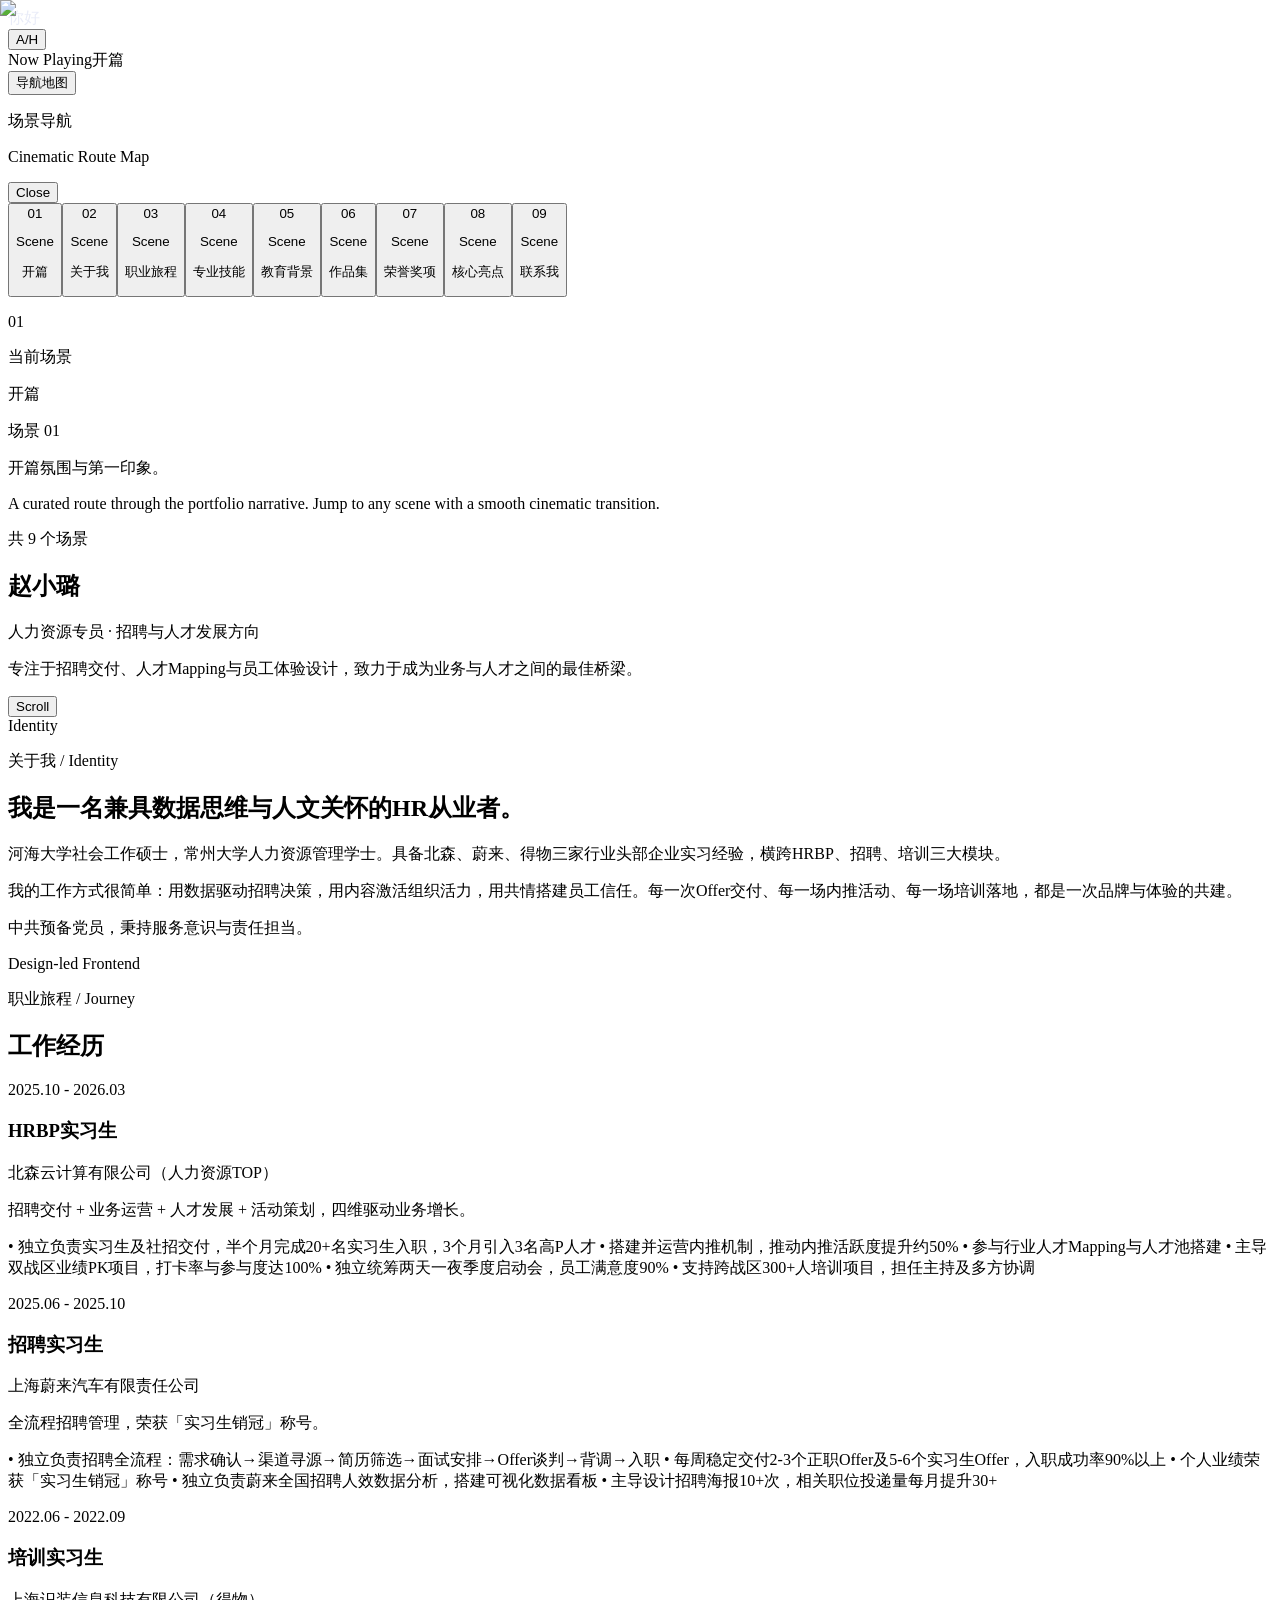
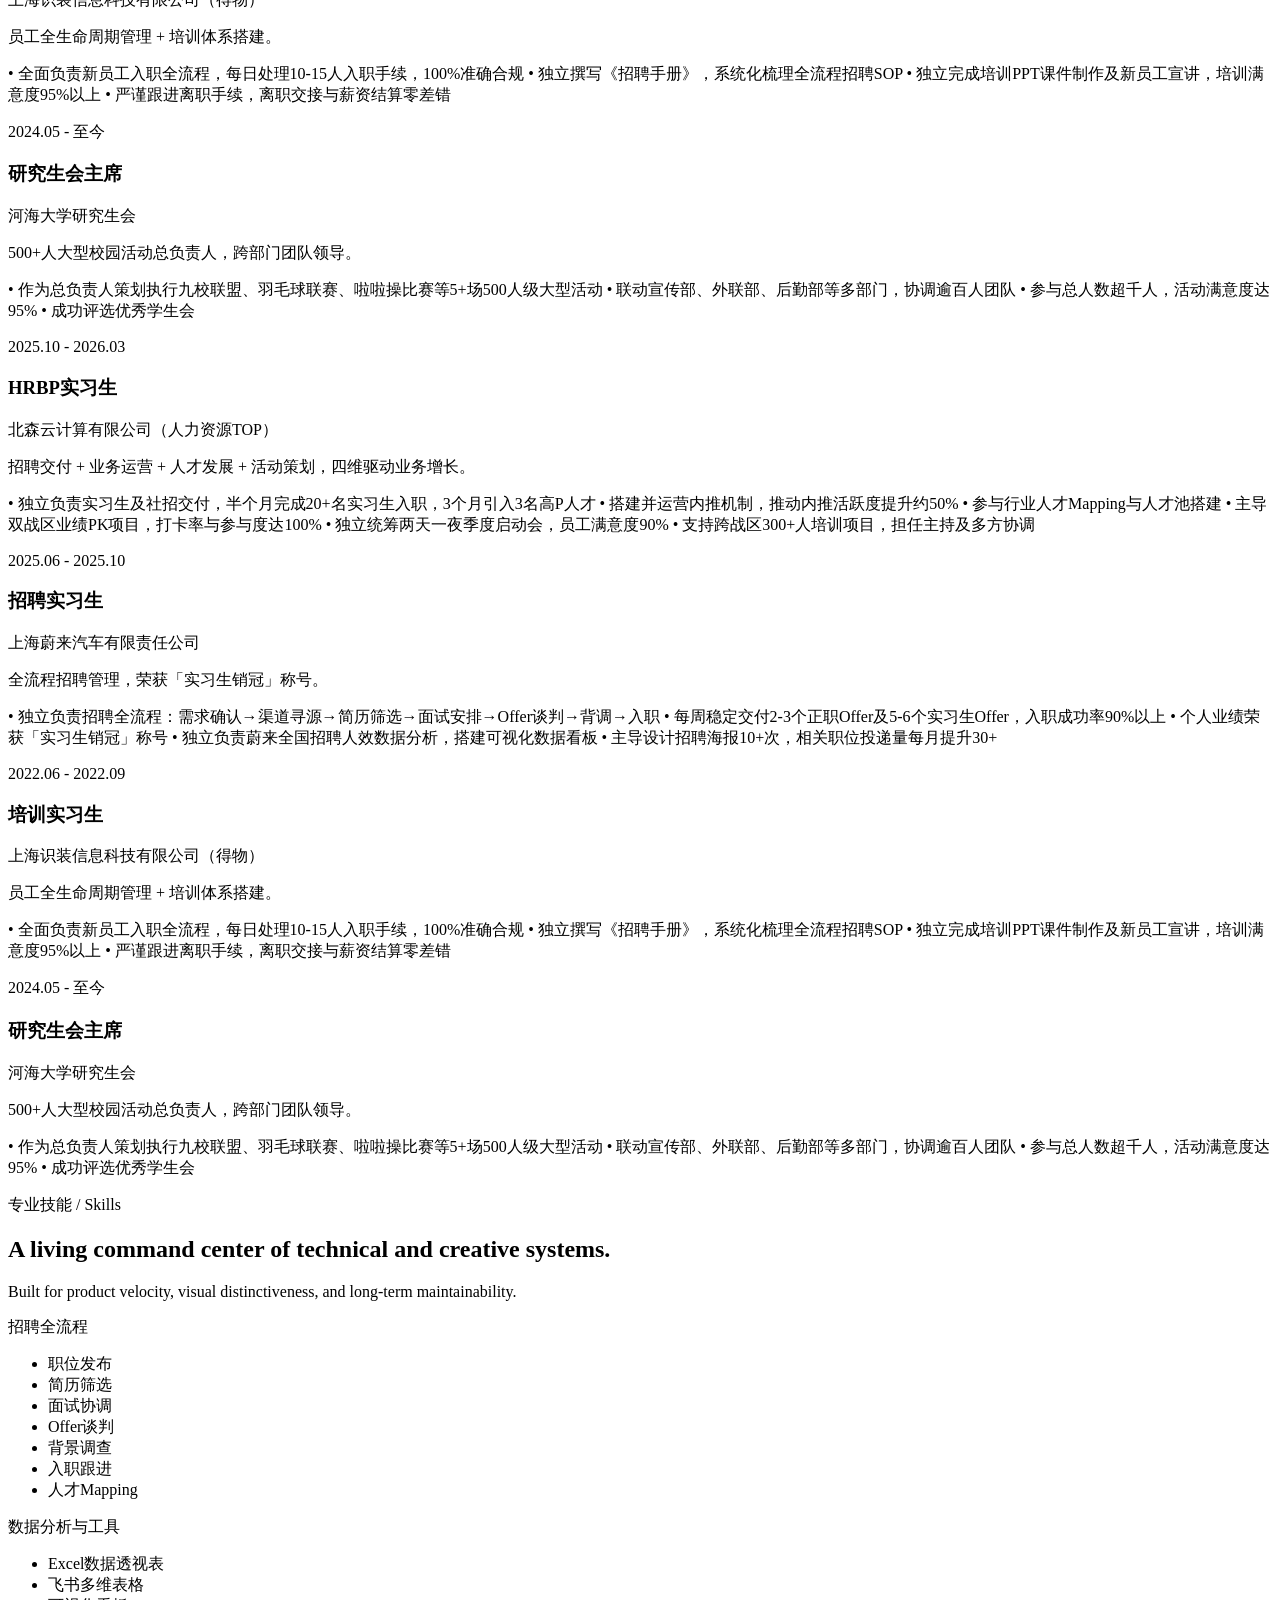
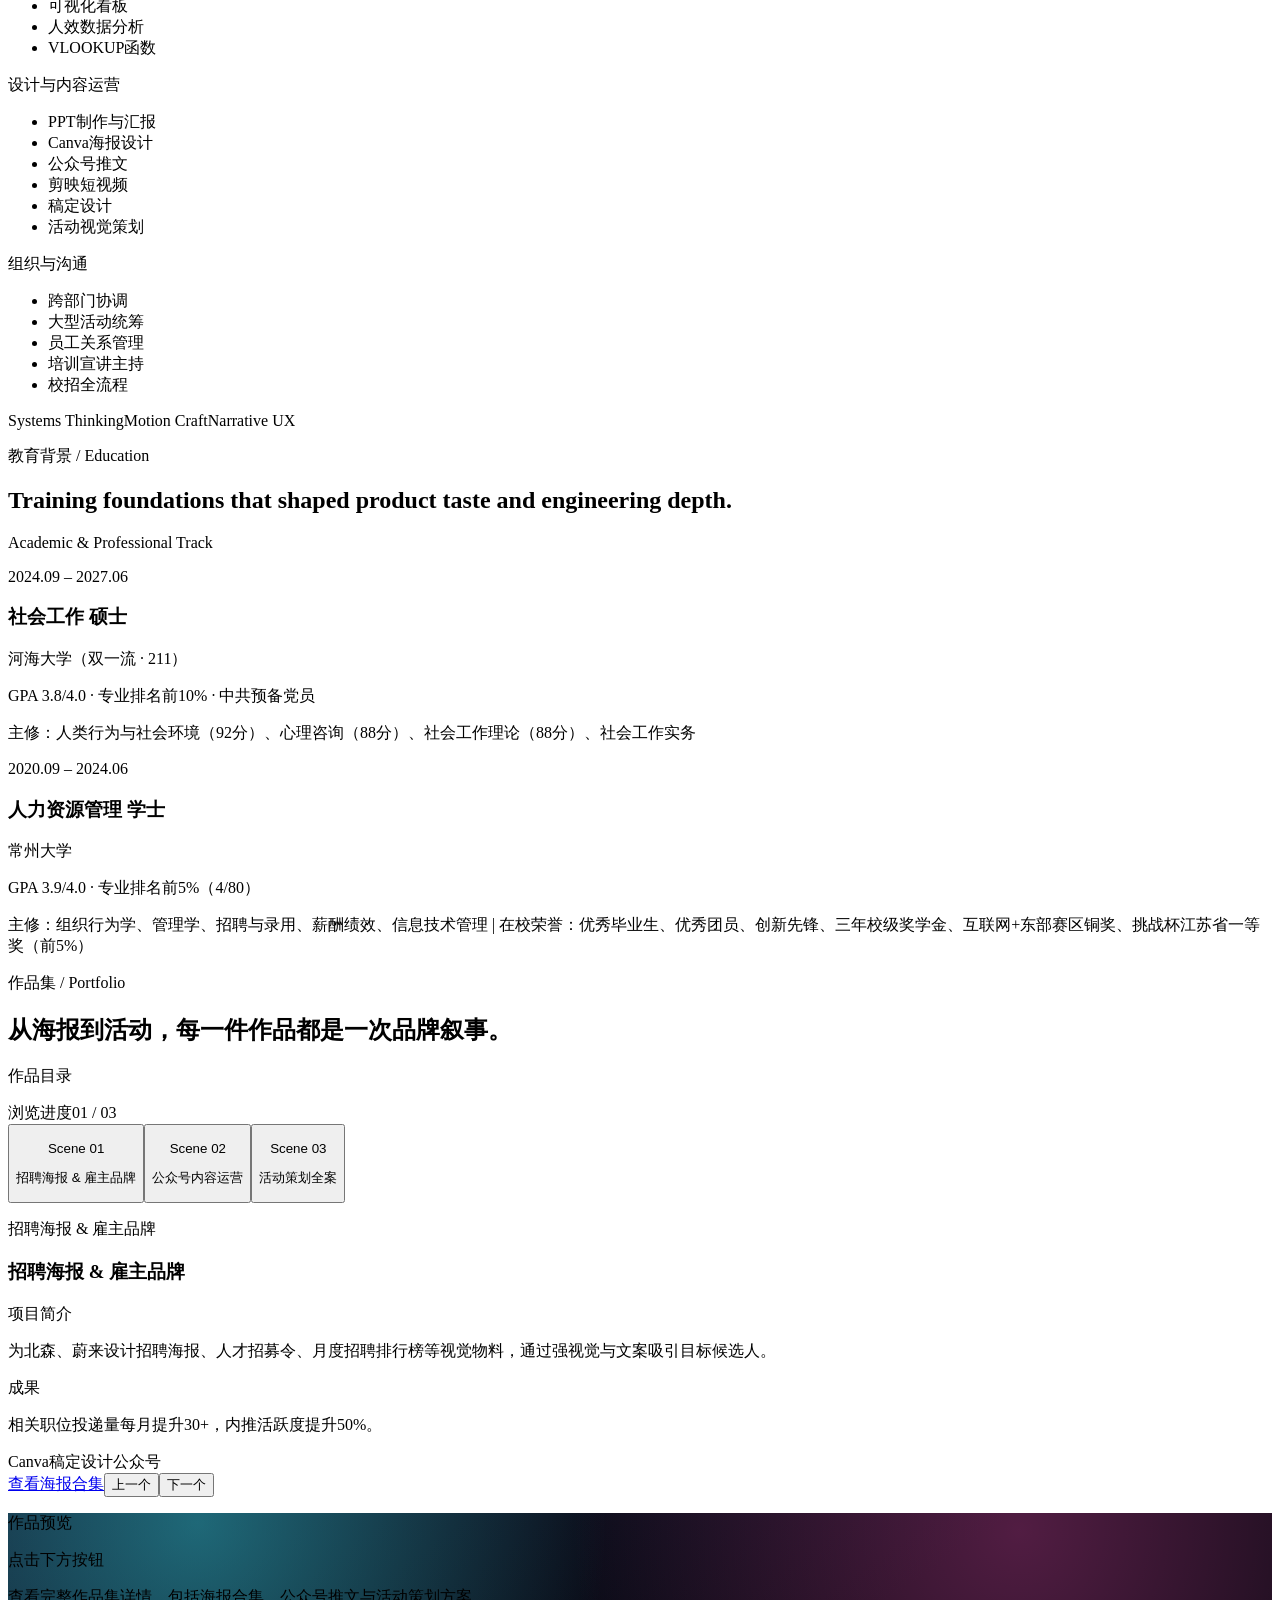
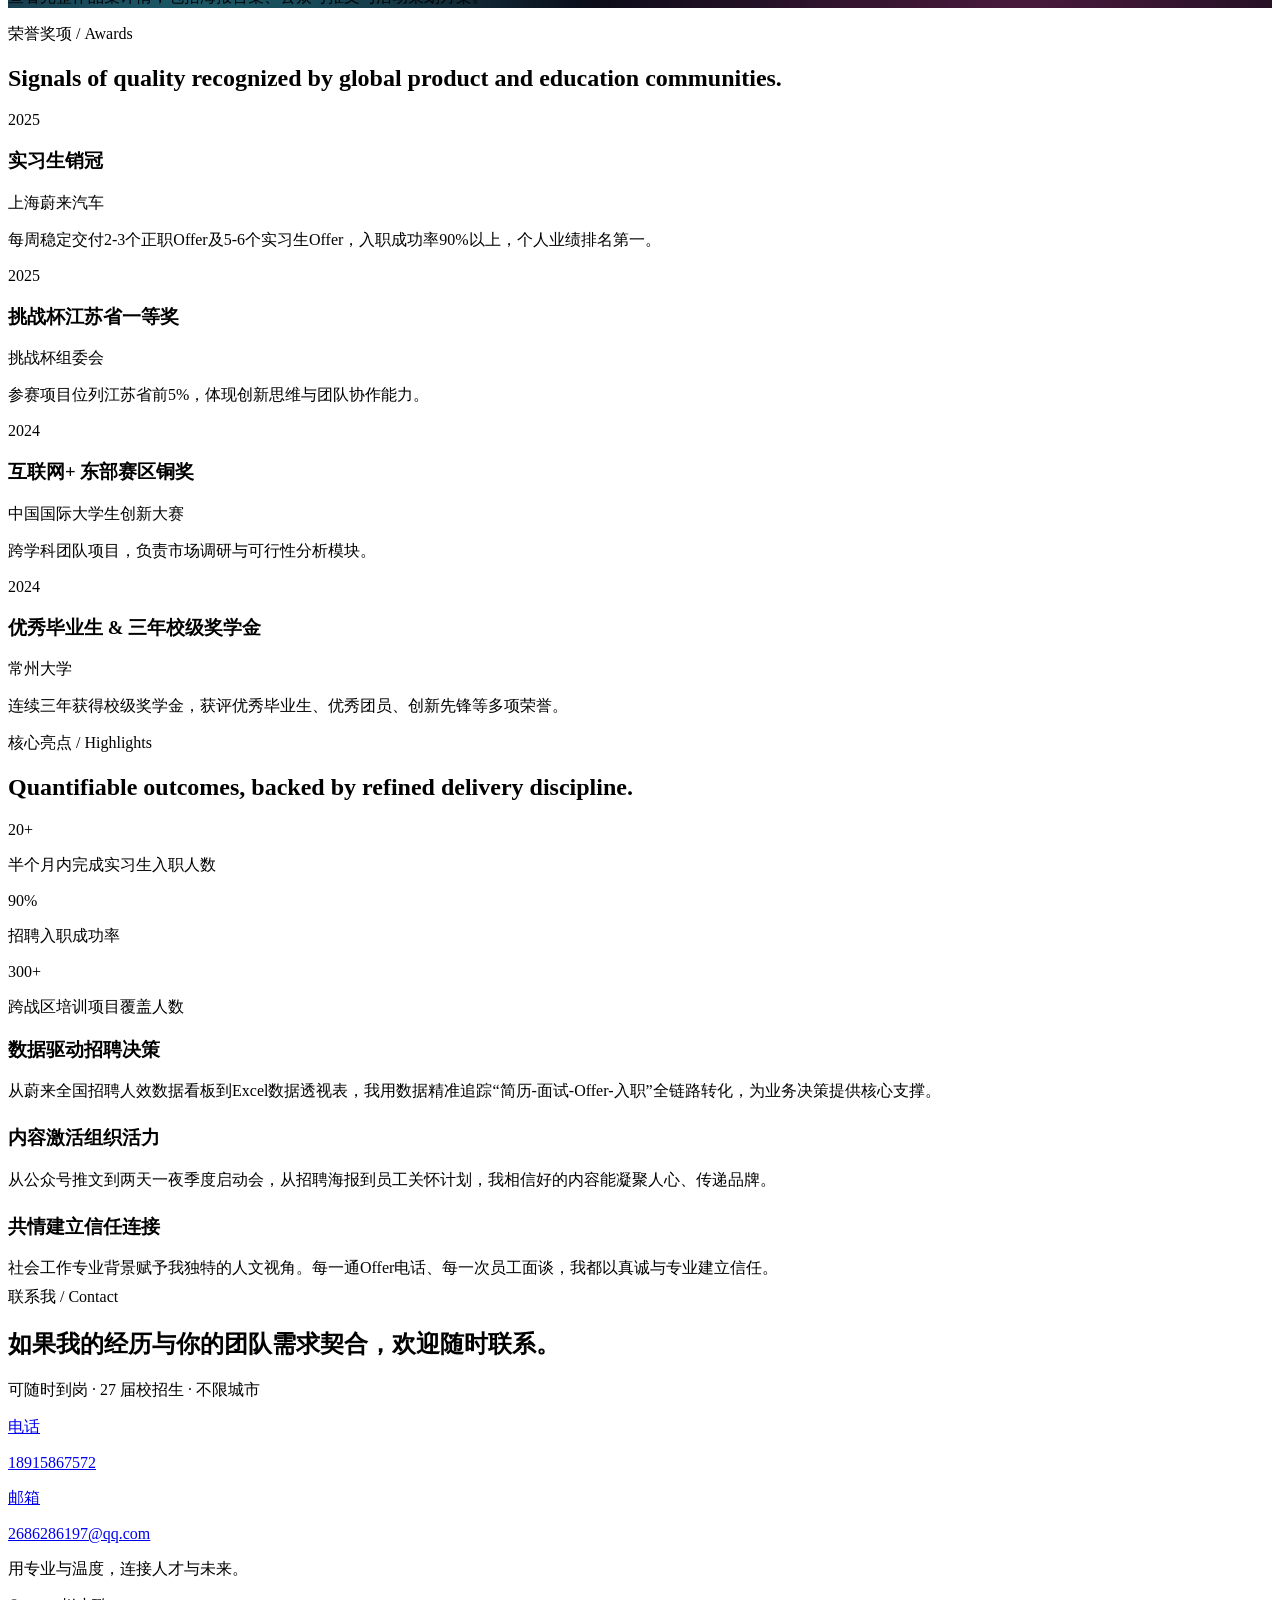
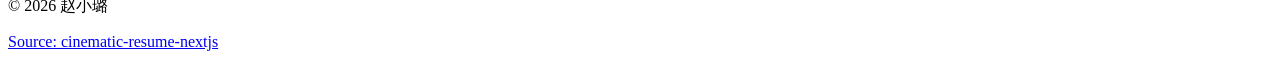
==== commit 1b4896fd: "🔧 修复动画：nojekyll + 正确路径" ====
--- a/index.html
+++ b/index.html
@@ -1,4 +1,4 @@
-<!DOCTYPE html><html lang="zh-CN" class="syne_1d438387-module__gWpXua__variable outfit_2abbc398-module__9SQu9W__variable space_grotesk_453a282b-module__MgkKOa__variable manrope_a8848467-module__G6W1Gq__variable inter_9de56097-module__CsyjlW__variable sora_3c48a25f-module__E5JlfG__variable space_mono_70fd937b-module__KsdeoW__variable jetbrains_mono_94126254-module__TF3kaW__variable"><head><meta charSet="utf-8"/><meta name="viewport" content="width=device-width, initial-scale=1"/><link rel="preload" href="/_next/static/media/051742360c26797e-s.p.0f97p8c3305p~.woff2" as="font" crossorigin="" type="font/woff2"/><link rel="preload" href="/_next/static/media/0c795a286deabae8-s.p.14tvuu96~wkr0.woff2" as="font" crossorigin="" type="font/woff2"/><link rel="preload" href="/_next/static/media/0c89a48fa5027cee-s.p.0rd3rjvnnhw7n.woff2" as="font" crossorigin="" type="font/woff2"/><link rel="preload" href="/_next/static/media/1b99372b3eaef0c8-s.p.0gx2haw2tmll8.woff2" as="font" crossorigin="" type="font/woff2"/><link rel="preload" href="/_next/static/media/6bd983bd58a87a3d-s.p.0h108oidc_0fm.woff2" as="font" crossorigin="" type="font/woff2"/><link rel="preload" href="/_next/static/media/83afe278b6a6bb3c-s.p.0q-301v4kxxnr.woff2" as="font" crossorigin="" type="font/woff2"/><link rel="preload" href="/_next/static/media/8d05cfa5faa8406c-s.p.0kbulo~7o8gic.woff2" as="font" crossorigin="" type="font/woff2"/><link rel="preload" href="/_next/static/media/a343f882a40d2cc9-s.p.0kho-wj7-y-w1.woff2" as="font" crossorigin="" type="font/woff2"/><link rel="preload" href="/_next/static/media/dc0d9adbac686440-s.p.0~z396rbj0t4w.woff2" as="font" crossorigin="" type="font/woff2"/><link rel="preload" as="image" href="/profile-photo.jpg"/><link rel="stylesheet" href="/_next/static/chunks/16zshi-6kwmlh.css" data-precedence="next"/><link rel="preload" as="script" fetchPriority="low" href="/_next/static/chunks/045g~0~zva_mv.js"/><script src="/_next/static/chunks/0dgq26a5_oy.a.js" async=""></script><script src="/_next/static/chunks/0yoi6g0rt32bk.js" async=""></script><script src="/_next/static/chunks/0s5jpni_hwqeg.js" async=""></script><script src="/_next/static/chunks/turbopack-17_g3jlff4h4-.js" async=""></script><script src="/_next/static/chunks/01xlw8hd842-c.js" async=""></script><script src="/_next/static/chunks/0d3shmwh5_nmn.js" async=""></script><script src="/_next/static/chunks/15ika4zy8_z34.js" async=""></script><script src="/_next/static/chunks/0mymiauwspnv5.js" async=""></script><meta name="next-size-adjust" content=""/><meta name="theme-color" content="#06050d"/><title>赵小璐 | 赵小璐 · HR Portfolio</title><meta name="description" content="赵小璐，河海大学社会工作硕士，专注人力资源方向。具备北森、蔚来、得物三家名企实习经验，擅长招聘全流程、人才Mapping、活动策划与数据分析。"/><meta name="application-name" content="赵小璐 · HR Portfolio"/><link rel="author" href="https://zhaoxiaolu.me"/><meta name="author" content="赵小璐"/><meta name="keywords" content="赵小璐,人力资源,HR,招聘,人才发展,河海大学,portfolio,简历"/><meta name="creator" content="赵小璐"/><meta name="publisher" content="赵小璐"/><meta name="robots" content="index, follow"/><meta name="googlebot" content="index, follow, max-video-preview:-1, max-image-preview:large, max-snippet:-1"/><meta name="category" content="technology"/><link rel="canonical" href="https://zhaoxiaolu.me/"/><meta property="og:title" content="赵小璐 | 赵小璐 · HR Portfolio"/><meta property="og:description" content="赵小璐，河海大学社会工作硕士，专注人力资源方向。具备北森、蔚来、得物三家名企实习经验，擅长招聘全流程、人才Mapping、活动策划与数据分析。"/><meta property="og:url" content="https://zhaoxiaolu.me/"/><meta property="og:site_name" content="赵小璐 · HR Portfolio"/><meta property="og:locale" content="zh_CN"/><meta property="og:image" content="https://zhaoxiaolu.me/og-profile.jpg"/><meta property="og:image:width" content="1200"/><meta property="og:image:height" content="630"/><meta property="og:image:alt" content="赵小璐 - 赵小璐 · HR Portfolio"/><meta property="og:type" content="website"/><meta name="twitter:card" content="summary_large_image"/><meta name="twitter:title" content="赵小璐 | 赵小璐 · HR Portfolio"/><meta name="twitter:description" content="赵小璐，河海大学社会工作硕士，专注人力资源方向。具备北森、蔚来、得物三家名企实习经验，擅长招聘全流程、人才Mapping、活动策划与数据分析。"/><meta name="twitter:image" content="https://zhaoxiaolu.me/og-profile.jpg"/><script src="/_next/static/chunks/03~yq9q893hmn.js" noModule=""></script></head><body style="--bg-0:#06050d;--bg-1:#100f1f;--surface-a:#111223;--surface-b:#080913;--surface-a-rgb:17 18 35;--surface-b-rgb:8 9 19;--text-main:#e9ecf8;--text-soft:#bfc4da;--loader-bg:#06050d;--loader-text:#e9ecf8;--bg-start:#05040b;--bg-mid:#090917;--bg-end:#06060f;--violet:#9f5cff;--cyan:#37f4ff;--magenta:#ff4db8;--amber:#ffb979;--violet-rgb:159 92 255;--cyan-rgb:55 244 255;--magenta-rgb:255 77 184;--amber-rgb:255 185 121;--font-display:var(--font-display-syne);--font-body:var(--font-body-manrope);--font-mono:var(--font-mono-space)"><div hidden=""><!--$--><!--/$--></div><script type="application/ld+json">{"@context":"https://schema.org","@graph":[{"@type":"WebSite","name":"赵小璐 · HR Portfolio","url":"https://zhaoxiaolu.me","description":"赵小璐，河海大学社会工作硕士，专注人力资源方向。具备北森、蔚来、得物三家名企实习经验，擅长招聘全流程、人才Mapping、活动策划与数据分析。","inLanguage":"en"},{"@type":"Person","name":"赵小璐","jobTitle":"人力资源专员 · 招聘与人才发展方向","description":"专注于招聘交付、人才Mapping与员工体验设计，致力于成为业务与人才之间的最佳桥梁。","url":"https://zhaoxiaolu.me","sameAs":[]}]}</script><main class="relative overflow-x-clip bg-abyss text-silver"><div class="fixed inset-0 z-[140]"><div class="absolute inset-0 flex"><div class="loader-panel-left h-full w-1/2" style="background-color:var(--loader-bg)"></div><div class="loader-panel-right h-full w-1/2" style="background-color:var(--loader-bg)"></div></div><div class="absolute inset-0 flex items-center justify-center"><span class="loader-initials display-font text-[clamp(3.8rem,15vw,13rem)] font-extrabold leading-none tracking-[0.08em]" style="color:var(--loader-text)">你好</span></div></div><div class="cv2-main"><div class="fixed left-0 top-0 z-[74] h-[2px] w-full bg-white/10"><div class="h-full origin-left scale-x-0 bg-gradient-to-r from-neon-cyan via-neon-violet to-neon-magenta"></div></div><header class="fixed left-1/2 top-4 z-[72] w-[calc(100%-1.5rem)] -translate-x-1/2 md:w-[min(1120px,93vw)]"><nav class="surface-panel rounded-2xl px-4 py-3 shadow-card md:px-6"><div class="flex items-center justify-between gap-3"><button aria-label="Scroll to opening" class="display-font text-sm uppercase tracking-[0.28em] text-silver/90">A/H</button><div class="hidden items-center gap-3 lg:flex"><span class="mono-font text-[10px] uppercase tracking-[0.24em] text-silver/60">Now Playing</span><span class="rounded-full border border-white/20 bg-white/5 px-3 py-1 text-xs uppercase tracking-[0.18em] text-white">开篇</span></div><button aria-label="Open cinematic scene map" class="mono-font rounded-full border border-white/25 px-3 py-1 text-[11px] uppercase tracking-[0.24em] text-silver/80 transition hover:border-white/50 hover:text-white">导航地图</button></div></nav></header><div class="fixed inset-0 z-[71] hidden bg-[rgba(4,4,10,0.72)] backdrop-blur-[8px]"><div class="absolute inset-0 section-ambient bg-[radial-gradient(circle_at_15%_18%,rgba(55,244,255,0.12),transparent_42%),radial-gradient(circle_at_84%_78%,rgba(159,92,255,0.18),transparent_44%)]"></div><div class="grain-overlay absolute inset-0 opacity-25"></div><div class="pointer-events-none absolute inset-y-0 left-1/2 w-px bg-gradient-to-b from-transparent via-white/12 to-transparent max-lg:hidden"></div><div class="section-shell relative z-10 flex min-h-screen items-center py-24"><div class="scene-map-panel relative w-full"><div class="mb-8 flex items-center justify-between gap-3"><div><p class="mono-font text-[10px] uppercase tracking-[0.24em] text-silver/65">场景导航</p><p class="scene-map-meta display-font mt-2 text-2xl font-semibold text-white md:text-3xl">Cinematic Route Map</p></div><button class="scene-map-meta mono-font rounded-full border border-white/25 bg-white/[0.03] px-4 py-1.5 text-[10px] uppercase tracking-[0.22em] text-silver/80 transition hover:border-white/55 hover:text-white">Close</button></div><div class="grid gap-10 lg:grid-cols-12"><div class="lg:col-span-7"><div class="no-scrollbar max-h-[60vh] space-y-1 overflow-y-auto pr-2"><button class="scene-map-item group relative flex w-full items-center gap-4 border-b px-2 py-4 text-left transition md:py-5 border-neon-cyan/45"><span class="absolute -left-2 top-1/2 h-9 w-[2px] -translate-y-1/2 rounded-full transition bg-neon-cyan shadow-[0_0_18px_rgba(55,244,255,0.9)]"></span><span class="display-font text-3xl leading-none md:text-4xl text-neon-cyan">01</span><div class="min-w-0 flex-1"><p class="mono-font text-[10px] uppercase tracking-[0.2em] text-neon-cyan">Scene</p><p class="mt-1 text-sm uppercase tracking-[0.18em] md:text-base text-white">开篇</p></div><span class="h-px w-14 bg-gradient-to-r from-neon-cyan via-neon-violet to-neon-magenta"></span></button><button class="scene-map-item group relative flex w-full items-center gap-4 border-b px-2 py-4 text-left transition md:py-5 border-white/12 hover:border-white/30"><span class="absolute -left-2 top-1/2 h-9 w-[2px] -translate-y-1/2 rounded-full transition bg-transparent"></span><span class="display-font text-3xl leading-none md:text-4xl text-white/30 group-hover:text-white/60">02</span><div class="min-w-0 flex-1"><p class="mono-font text-[10px] uppercase tracking-[0.2em] text-silver/55">Scene</p><p class="mt-1 text-sm uppercase tracking-[0.18em] md:text-base text-silver/78 group-hover:text-white">关于我</p></div><span class="h-px w-14 bg-gradient-to-r from-white/0 to-white/20"></span></button><button class="scene-map-item group relative flex w-full items-center gap-4 border-b px-2 py-4 text-left transition md:py-5 border-white/12 hover:border-white/30"><span class="absolute -left-2 top-1/2 h-9 w-[2px] -translate-y-1/2 rounded-full transition bg-transparent"></span><span class="display-font text-3xl leading-none md:text-4xl text-white/30 group-hover:text-white/60">03</span><div class="min-w-0 flex-1"><p class="mono-font text-[10px] uppercase tracking-[0.2em] text-silver/55">Scene</p><p class="mt-1 text-sm uppercase tracking-[0.18em] md:text-base text-silver/78 group-hover:text-white">职业旅程</p></div><span class="h-px w-14 bg-gradient-to-r from-white/0 to-white/20"></span></button><button class="scene-map-item group relative flex w-full items-center gap-4 border-b px-2 py-4 text-left transition md:py-5 border-white/12 hover:border-white/30"><span class="absolute -left-2 top-1/2 h-9 w-[2px] -translate-y-1/2 rounded-full transition bg-transparent"></span><span class="display-font text-3xl leading-none md:text-4xl text-white/30 group-hover:text-white/60">04</span><div class="min-w-0 flex-1"><p class="mono-font text-[10px] uppercase tracking-[0.2em] text-silver/55">Scene</p><p class="mt-1 text-sm uppercase tracking-[0.18em] md:text-base text-silver/78 group-hover:text-white">专业技能</p></div><span class="h-px w-14 bg-gradient-to-r from-white/0 to-white/20"></span></button><button class="scene-map-item group relative flex w-full items-center gap-4 border-b px-2 py-4 text-left transition md:py-5 border-white/12 hover:border-white/30"><span class="absolute -left-2 top-1/2 h-9 w-[2px] -translate-y-1/2 rounded-full transition bg-transparent"></span><span class="display-font text-3xl leading-none md:text-4xl text-white/30 group-hover:text-white/60">05</span><div class="min-w-0 flex-1"><p class="mono-font text-[10px] uppercase tracking-[0.2em] text-silver/55">Scene</p><p class="mt-1 text-sm uppercase tracking-[0.18em] md:text-base text-silver/78 group-hover:text-white">教育背景</p></div><span class="h-px w-14 bg-gradient-to-r from-white/0 to-white/20"></span></button><button class="scene-map-item group relative flex w-full items-center gap-4 border-b px-2 py-4 text-left transition md:py-5 border-white/12 hover:border-white/30"><span class="absolute -left-2 top-1/2 h-9 w-[2px] -translate-y-1/2 rounded-full transition bg-transparent"></span><span class="display-font text-3xl leading-none md:text-4xl text-white/30 group-hover:text-white/60">06</span><div class="min-w-0 flex-1"><p class="mono-font text-[10px] uppercase tracking-[0.2em] text-silver/55">Scene</p><p class="mt-1 text-sm uppercase tracking-[0.18em] md:text-base text-silver/78 group-hover:text-white">作品集</p></div><span class="h-px w-14 bg-gradient-to-r from-white/0 to-white/20"></span></button><button class="scene-map-item group relative flex w-full items-center gap-4 border-b px-2 py-4 text-left transition md:py-5 border-white/12 hover:border-white/30"><span class="absolute -left-2 top-1/2 h-9 w-[2px] -translate-y-1/2 rounded-full transition bg-transparent"></span><span class="display-font text-3xl leading-none md:text-4xl text-white/30 group-hover:text-white/60">07</span><div class="min-w-0 flex-1"><p class="mono-font text-[10px] uppercase tracking-[0.2em] text-silver/55">Scene</p><p class="mt-1 text-sm uppercase tracking-[0.18em] md:text-base text-silver/78 group-hover:text-white">荣誉奖项</p></div><span class="h-px w-14 bg-gradient-to-r from-white/0 to-white/20"></span></button><button class="scene-map-item group relative flex w-full items-center gap-4 border-b px-2 py-4 text-left transition md:py-5 border-white/12 hover:border-white/30"><span class="absolute -left-2 top-1/2 h-9 w-[2px] -translate-y-1/2 rounded-full transition bg-transparent"></span><span class="display-font text-3xl leading-none md:text-4xl text-white/30 group-hover:text-white/60">08</span><div class="min-w-0 flex-1"><p class="mono-font text-[10px] uppercase tracking-[0.2em] text-silver/55">Scene</p><p class="mt-1 text-sm uppercase tracking-[0.18em] md:text-base text-silver/78 group-hover:text-white">核心亮点</p></div><span class="h-px w-14 bg-gradient-to-r from-white/0 to-white/20"></span></button><button class="scene-map-item group relative flex w-full items-center gap-4 border-b px-2 py-4 text-left transition md:py-5 border-white/12 hover:border-white/30"><span class="absolute -left-2 top-1/2 h-9 w-[2px] -translate-y-1/2 rounded-full transition bg-transparent"></span><span class="display-font text-3xl leading-none md:text-4xl text-white/30 group-hover:text-white/60">09</span><div class="min-w-0 flex-1"><p class="mono-font text-[10px] uppercase tracking-[0.2em] text-silver/55">Scene</p><p class="mt-1 text-sm uppercase tracking-[0.18em] md:text-base text-silver/78 group-hover:text-white">联系我</p></div><span class="h-px w-14 bg-gradient-to-r from-white/0 to-white/20"></span></button></div></div><div class="scene-map-meta relative lg:col-span-5"><p class="scene-preview-animate display-font pointer-events-none absolute -top-8 right-0 text-[18vw] font-bold leading-none text-white/[0.06] lg:text-[8vw]">01</p><div class="relative mt-6 lg:mt-10"><p class="scene-preview-animate mono-font text-[10px] uppercase tracking-[0.2em] text-silver/60">当前场景</p><p class="scene-preview-animate display-font mt-3 text-4xl font-bold leading-[0.95] text-white md:text-5xl">开篇</p><p class="scene-preview-animate mt-2 mono-font text-[10px] uppercase tracking-[0.2em] text-neon-cyan">场景 <!-- -->01</p><p class="scene-preview-animate mt-4 max-w-sm text-sm leading-relaxed text-silver/75 md:text-base">开篇氛围与第一印象。</p><p class="scene-preview-animate mt-2 max-w-sm text-xs leading-relaxed text-silver/55">A curated route through the portfolio narrative. Jump to any scene with a smooth cinematic transition.</p><div class="mt-6 h-px bg-gradient-to-r from-neon-cyan/70 via-white/30 to-transparent"></div><p class="mono-font mt-4 text-[10px] uppercase tracking-[0.2em] text-neon-cyan">共 <!-- -->9<!-- --> 个场景</p></div></div></div></div></div></div><div class="pointer-events-none fixed inset-0 z-0 overflow-hidden"><div class="noise-pan absolute inset-0 grain-overlay"></div><div class="absolute inset-0 grid-overlay opacity-60"></div><div class="absolute inset-0 bg-mesh-gradient opacity-85"></div><div class="ambient-orb-a absolute -left-20 top-8 h-[340px] w-[340px] rounded-full bg-neon-violet/30 blur-[110px]"></div><div class="ambient-orb-b absolute right-[-70px] top-[25vh] h-[420px] w-[420px] rounded-full bg-neon-cyan/20 blur-[130px]"></div><div class="ambient-orb-c absolute bottom-[-100px] left-[22%] h-[380px] w-[380px] rounded-full bg-neon-magenta/25 blur-[120px]"></div></div><div class="relative z-10"><section id="hero" data-section="true" class="hero-backdrop relative flex min-h-[100svh] items-center overflow-hidden pb-16 pt-32 md:pb-20 md:pt-36"><div class="hero-layer-slow section-ambient absolute inset-0 bg-[radial-gradient(circle_at_20%_10%,rgba(159,92,255,0.22),transparent_42%),radial-gradient(circle_at_80%_35%,rgba(55,244,255,0.12),transparent_44%)]"></div><div class="hero-layer-fast absolute right-[8%] top-[14%] h-52 w-52 rounded-full bg-neon-magenta/22 blur-[110px]"></div><div class="hero-layer-fast absolute left-[8%] top-[42%] h-52 w-52 rounded-full bg-neon-cyan/18 blur-[120px]"></div><div class="section-shell hero-scene-content relative z-10 w-full"><div class="grid items-center gap-8 lg:grid-cols-12"><div class="max-w-[820px] lg:col-span-7"><h1 class="hero-name display-font text-balance text-[clamp(2.1rem,5.4vw,4.9rem)] font-bold leading-[0.95] text-white">赵小璐</h1><p class="hero-field mono-font mt-3 text-xs uppercase tracking-[0.2em] text-neon-cyan">人力资源专员 · 招聘与人才发展方向</p><p class="hero-statement text-balance mt-4 max-w-lg text-sm leading-relaxed text-silver/80 md:text-base">专注于招聘交付、人才Mapping与员工体验设计，致力于成为业务与人才之间的最佳桥梁。</p></div><div class="hero-portrait relative mx-auto hidden w-full max-w-[360px] lg:col-span-5 lg:block xl:max-w-[400px]"><div class="hero-portrait-shell relative mx-auto aspect-[3/4] w-full overflow-hidden" style="-webkit-mask-image:url(/mask.svg);mask-image:url(/mask.svg);-webkit-mask-repeat:no-repeat;mask-repeat:no-repeat;-webkit-mask-size:100% 100%;mask-size:100% 100%;-webkit-mask-position:center;mask-position:center;-webkit-mask-mode:alpha;mask-mode:alpha"><img alt="赵小璐 portrait" decoding="async" data-nimg="fill" class="object-cover object-top" style="position:absolute;height:100%;width:100%;left:0;top:0;right:0;bottom:0;color:transparent" src="/profile-photo.jpg"/></div></div></div></div><button aria-label="Scroll to about section" class="hero-scroll-cue absolute bottom-4 left-1/2 z-20 -translate-x-1/2 md:bottom-6"><span class="mono-font inline-flex flex-col items-center text-[11px] uppercase tracking-[0.24em] text-silver/70">Scroll<span class="mt-2 h-8 w-px animate-pulseCue bg-gradient-to-b from-silver/70 to-transparent"></span></span></button></section><section id="about" data-section="true" class="relative py-28 md:py-36"><span class="about-bg-word pointer-events-none absolute left-4 top-10 display-font text-[20vw] font-bold uppercase tracking-[0.12em] text-white/[0.04]">Identity</span><div class="section-shell relative z-10 grid gap-10 lg:grid-cols-12"><div class="lg:col-span-7"><p class="label-chip mb-6">关于我 / Identity</p><h2 class="display-font text-balance text-[clamp(2rem,4.5vw,4rem)] font-bold leading-[0.98]"><span class="mr-[0.3ch] inline-block overflow-hidden"><span class="about-title-word inline-block">我是一名兼具数据思维与人文关怀的HR从业者。</span></span></h2><div class="mt-8 space-y-5"><p class="about-copy-line max-w-2xl text-base leading-relaxed text-silver/80 md:text-lg">河海大学社会工作硕士，常州大学人力资源管理学士。具备北森、蔚来、得物三家行业头部企业实习经验，横跨HRBP、招聘、培训三大模块。</p><p class="about-copy-line max-w-2xl text-base leading-relaxed text-silver/80 md:text-lg">我的工作方式很简单：用数据驱动招聘决策，用内容激活组织活力，用共情搭建员工信任。每一次Offer交付、每一场内推活动、每一场培训落地，都是一次品牌与体验的共建。</p><p class="about-copy-line max-w-2xl text-base leading-relaxed text-silver/80 md:text-lg">中共预备党员，秉持服务意识与责任担当。</p></div></div><div class="lg:col-span-5"><div class="identity-panel relative mx-auto mt-2 max-w-[420px]"><div class="pointer-events-none absolute -right-16 -top-16 h-48 w-48 rounded-full bg-neon-violet/18 blur-[95px]"></div><div class="pointer-events-none absolute -bottom-16 -left-16 h-48 w-48 rounded-full bg-neon-cyan/15 blur-[95px]"></div><figure class="about-portrait-frame relative aspect-[2/3] w-full overflow-hidden rounded-[20px] shadow-[0_28px_70px_rgba(2,3,11,0.55)]"><img alt="赵小璐 portrait" loading="lazy" decoding="async" data-nimg="fill" class="object-cover object-top" style="position:absolute;height:100%;width:100%;left:0;top:0;right:0;bottom:0;color:transparent" src="/profile-photo.jpg"/><div class="pointer-events-none absolute inset-0 bg-[linear-gradient(175deg,rgba(8,9,19,0.08),rgba(8,9,19,0.3))]"></div></figure><figcaption class="about-caption mt-4 flex items-center gap-3"><span class="h-px flex-1 bg-gradient-to-r from-transparent via-white/45 to-transparent"></span><p class="mono-font text-[10px] uppercase tracking-[0.2em] text-silver/70">Design-led Frontend</p><span class="h-px flex-1 bg-gradient-to-r from-transparent via-white/45 to-transparent"></span></figcaption></div></div></div></section><section id="journey" data-section="true" class="relative py-28 md:py-36"><div class="section-shell"><div class="mb-10 max-w-3xl"><p class="label-chip">职业旅程 / Journey</p><h2 class="display-font mt-6 text-balance text-[clamp(2rem,4.8vw,4.4rem)] font-bold leading-[0.95]">工作经历</h2></div></div><div class="hidden lg:block"><div class="relative mx-auto mt-6 w-[min(1400px,100vw)] overflow-hidden"><div class="absolute left-0 top-8 z-20 h-[2px] w-full origin-left bg-white/15"><div class="h-full origin-left scale-x-0 bg-gradient-to-r from-neon-cyan via-neon-violet to-neon-magenta"></div></div><div class="flex gap-10 px-10 pb-10 pt-16 will-change-transform"><article class="timeline-card surface-panel min-h-[440px] w-[70vw] max-w-[780px] flex-shrink-0 rounded-[34px] border border-white/15 px-8 py-8 is-active"><div class="timeline-card-content space-y-5"><p class="mono-font text-xs uppercase tracking-[0.28em] text-neon-cyan">2025.10 - 2026.03</p><h3 class="display-font text-4xl font-bold text-white">HRBP实习生</h3><p class="mono-font text-xs uppercase tracking-[0.26em] text-silver/70">北森云计算有限公司（人力资源TOP）</p><p class="max-w-xl text-lg leading-relaxed text-silver/85">招聘交付 + 业务运营 + 人才发展 + 活动策划，四维驱动业务增长。</p><div class="whitespace-pre-line rounded-2xl border border-neon-violet/35 bg-neon-violet/10 px-5 py-4 text-base text-silver">• 独立负责实习生及社招交付，半个月完成20+名实习生入职，3个月引入3名高P人才
+<!DOCTYPE html><html lang="zh-CN" class="syne_1d438387-module__gWpXua__variable outfit_2abbc398-module__9SQu9W__variable space_grotesk_453a282b-module__MgkKOa__variable manrope_a8848467-module__G6W1Gq__variable inter_9de56097-module__CsyjlW__variable sora_3c48a25f-module__E5JlfG__variable space_mono_70fd937b-module__KsdeoW__variable jetbrains_mono_94126254-module__TF3kaW__variable"><head><meta charSet="utf-8"/><meta name="viewport" content="width=device-width, initial-scale=1"/><link rel="preload" href="/zhaoxiaolu/_next/static/media/051742360c26797e-s.p.0f97p8c3305p~.woff2" as="font" crossorigin="" type="font/woff2"/><link rel="preload" href="/zhaoxiaolu/_next/static/media/0c795a286deabae8-s.p.14tvuu96~wkr0.woff2" as="font" crossorigin="" type="font/woff2"/><link rel="preload" href="/zhaoxiaolu/_next/static/media/0c89a48fa5027cee-s.p.0rd3rjvnnhw7n.woff2" as="font" crossorigin="" type="font/woff2"/><link rel="preload" href="/zhaoxiaolu/_next/static/media/1b99372b3eaef0c8-s.p.0gx2haw2tmll8.woff2" as="font" crossorigin="" type="font/woff2"/><link rel="preload" href="/zhaoxiaolu/_next/static/media/6bd983bd58a87a3d-s.p.0h108oidc_0fm.woff2" as="font" crossorigin="" type="font/woff2"/><link rel="preload" href="/zhaoxiaolu/_next/static/media/83afe278b6a6bb3c-s.p.0q-301v4kxxnr.woff2" as="font" crossorigin="" type="font/woff2"/><link rel="preload" href="/zhaoxiaolu/_next/static/media/8d05cfa5faa8406c-s.p.0kbulo~7o8gic.woff2" as="font" crossorigin="" type="font/woff2"/><link rel="preload" href="/zhaoxiaolu/_next/static/media/a343f882a40d2cc9-s.p.0kho-wj7-y-w1.woff2" as="font" crossorigin="" type="font/woff2"/><link rel="preload" href="/zhaoxiaolu/_next/static/media/dc0d9adbac686440-s.p.0~z396rbj0t4w.woff2" as="font" crossorigin="" type="font/woff2"/><link rel="preload" as="image" href="/zhaoxiaolu/profile-photo.jpg"/><link rel="stylesheet" href="/zhaoxiaolu/_next/static/chunks/16zshi-6kwmlh.css" data-precedence="next"/><link rel="preload" as="script" fetchPriority="low" href="/zhaoxiaolu/_next/static/chunks/045g~0~zva_mv.js"/><script src="/zhaoxiaolu/_next/static/chunks/0dgq26a5_oy.a.js" async=""></script><script src="/zhaoxiaolu/_next/static/chunks/0yoi6g0rt32bk.js" async=""></script><script src="/zhaoxiaolu/_next/static/chunks/15r0h5vd-4fi1.js" async=""></script><script src="/zhaoxiaolu/_next/static/chunks/turbopack-0rq-r39zyirti.js" async=""></script><script src="/zhaoxiaolu/_next/static/chunks/01xlw8hd842-c.js" async=""></script><script src="/zhaoxiaolu/_next/static/chunks/0d3shmwh5_nmn.js" async=""></script><script src="/zhaoxiaolu/_next/static/chunks/15ika4zy8_z34.js" async=""></script><script src="/zhaoxiaolu/_next/static/chunks/10zm.r3g2xheu.js" async=""></script><meta name="next-size-adjust" content=""/><meta name="theme-color" content="#06050d"/><title>赵小璐 | 赵小璐 · HR Portfolio</title><meta name="description" content="赵小璐，河海大学社会工作硕士，专注人力资源方向。具备北森、蔚来、得物三家名企实习经验，擅长招聘全流程、人才Mapping、活动策划与数据分析。"/><meta name="application-name" content="赵小璐 · HR Portfolio"/><link rel="author" href="https://zhaoxiaolu.me"/><meta name="author" content="赵小璐"/><meta name="keywords" content="赵小璐,人力资源,HR,招聘,人才发展,河海大学,portfolio,简历"/><meta name="creator" content="赵小璐"/><meta name="publisher" content="赵小璐"/><meta name="robots" content="index, follow"/><meta name="googlebot" content="index, follow, max-video-preview:-1, max-image-preview:large, max-snippet:-1"/><meta name="category" content="technology"/><link rel="canonical" href="https://zhaoxiaolu.me/"/><meta property="og:title" content="赵小璐 | 赵小璐 · HR Portfolio"/><meta property="og:description" content="赵小璐，河海大学社会工作硕士，专注人力资源方向。具备北森、蔚来、得物三家名企实习经验，擅长招聘全流程、人才Mapping、活动策划与数据分析。"/><meta property="og:url" content="https://zhaoxiaolu.me/"/><meta property="og:site_name" content="赵小璐 · HR Portfolio"/><meta property="og:locale" content="zh_CN"/><meta property="og:image" content="https://zhaoxiaolu.me/og-profile.jpg"/><meta property="og:image:width" content="1200"/><meta property="og:image:height" content="630"/><meta property="og:image:alt" content="赵小璐 - 赵小璐 · HR Portfolio"/><meta property="og:type" content="website"/><meta name="twitter:card" content="summary_large_image"/><meta name="twitter:title" content="赵小璐 | 赵小璐 · HR Portfolio"/><meta name="twitter:description" content="赵小璐，河海大学社会工作硕士，专注人力资源方向。具备北森、蔚来、得物三家名企实习经验，擅长招聘全流程、人才Mapping、活动策划与数据分析。"/><meta name="twitter:image" content="https://zhaoxiaolu.me/og-profile.jpg"/><script src="/zhaoxiaolu/_next/static/chunks/03~yq9q893hmn.js" noModule=""></script></head><body style="--bg-0:#06050d;--bg-1:#100f1f;--surface-a:#111223;--surface-b:#080913;--surface-a-rgb:17 18 35;--surface-b-rgb:8 9 19;--text-main:#e9ecf8;--text-soft:#bfc4da;--loader-bg:#06050d;--loader-text:#e9ecf8;--bg-start:#05040b;--bg-mid:#090917;--bg-end:#06060f;--violet:#9f5cff;--cyan:#37f4ff;--magenta:#ff4db8;--amber:#ffb979;--violet-rgb:159 92 255;--cyan-rgb:55 244 255;--magenta-rgb:255 77 184;--amber-rgb:255 185 121;--font-display:var(--font-display-syne);--font-body:var(--font-body-manrope);--font-mono:var(--font-mono-space)"><div hidden=""><!--$--><!--/$--></div><script type="application/ld+json">{"@context":"https://schema.org","@graph":[{"@type":"WebSite","name":"赵小璐 · HR Portfolio","url":"https://zhaoxiaolu.me","description":"赵小璐，河海大学社会工作硕士，专注人力资源方向。具备北森、蔚来、得物三家名企实习经验，擅长招聘全流程、人才Mapping、活动策划与数据分析。","inLanguage":"en"},{"@type":"Person","name":"赵小璐","jobTitle":"人力资源专员 · 招聘与人才发展方向","description":"专注于招聘交付、人才Mapping与员工体验设计，致力于成为业务与人才之间的最佳桥梁。","url":"https://zhaoxiaolu.me","sameAs":[]}]}</script><main class="relative overflow-x-clip bg-abyss text-silver"><div class="fixed inset-0 z-[140]"><div class="absolute inset-0 flex"><div class="loader-panel-left h-full w-1/2" style="background-color:var(--loader-bg)"></div><div class="loader-panel-right h-full w-1/2" style="background-color:var(--loader-bg)"></div></div><div class="absolute inset-0 flex items-center justify-center"><span class="loader-initials display-font text-[clamp(3.8rem,15vw,13rem)] font-extrabold leading-none tracking-[0.08em]" style="color:var(--loader-text)">你好</span></div></div><div class="cv2-main"><div class="fixed left-0 top-0 z-[74] h-[2px] w-full bg-white/10"><div class="h-full origin-left scale-x-0 bg-gradient-to-r from-neon-cyan via-neon-violet to-neon-magenta"></div></div><header class="fixed left-1/2 top-4 z-[72] w-[calc(100%-1.5rem)] -translate-x-1/2 md:w-[min(1120px,93vw)]"><nav class="surface-panel rounded-2xl px-4 py-3 shadow-card md:px-6"><div class="flex items-center justify-between gap-3"><button aria-label="Scroll to opening" class="display-font text-sm uppercase tracking-[0.28em] text-silver/90">A/H</button><div class="hidden items-center gap-3 lg:flex"><span class="mono-font text-[10px] uppercase tracking-[0.24em] text-silver/60">Now Playing</span><span class="rounded-full border border-white/20 bg-white/5 px-3 py-1 text-xs uppercase tracking-[0.18em] text-white">开篇</span></div><button aria-label="Open cinematic scene map" class="mono-font rounded-full border border-white/25 px-3 py-1 text-[11px] uppercase tracking-[0.24em] text-silver/80 transition hover:border-white/50 hover:text-white">导航地图</button></div></nav></header><div class="fixed inset-0 z-[71] hidden bg-[rgba(4,4,10,0.72)] backdrop-blur-[8px]"><div class="absolute inset-0 section-ambient bg-[radial-gradient(circle_at_15%_18%,rgba(55,244,255,0.12),transparent_42%),radial-gradient(circle_at_84%_78%,rgba(159,92,255,0.18),transparent_44%)]"></div><div class="grain-overlay absolute inset-0 opacity-25"></div><div class="pointer-events-none absolute inset-y-0 left-1/2 w-px bg-gradient-to-b from-transparent via-white/12 to-transparent max-lg:hidden"></div><div class="section-shell relative z-10 flex min-h-screen items-center py-24"><div class="scene-map-panel relative w-full"><div class="mb-8 flex items-center justify-between gap-3"><div><p class="mono-font text-[10px] uppercase tracking-[0.24em] text-silver/65">场景导航</p><p class="scene-map-meta display-font mt-2 text-2xl font-semibold text-white md:text-3xl">Cinematic Route Map</p></div><button class="scene-map-meta mono-font rounded-full border border-white/25 bg-white/[0.03] px-4 py-1.5 text-[10px] uppercase tracking-[0.22em] text-silver/80 transition hover:border-white/55 hover:text-white">Close</button></div><div class="grid gap-10 lg:grid-cols-12"><div class="lg:col-span-7"><div class="no-scrollbar max-h-[60vh] space-y-1 overflow-y-auto pr-2"><button class="scene-map-item group relative flex w-full items-center gap-4 border-b px-2 py-4 text-left transition md:py-5 border-neon-cyan/45"><span class="absolute -left-2 top-1/2 h-9 w-[2px] -translate-y-1/2 rounded-full transition bg-neon-cyan shadow-[0_0_18px_rgba(55,244,255,0.9)]"></span><span class="display-font text-3xl leading-none md:text-4xl text-neon-cyan">01</span><div class="min-w-0 flex-1"><p class="mono-font text-[10px] uppercase tracking-[0.2em] text-neon-cyan">Scene</p><p class="mt-1 text-sm uppercase tracking-[0.18em] md:text-base text-white">开篇</p></div><span class="h-px w-14 bg-gradient-to-r from-neon-cyan via-neon-violet to-neon-magenta"></span></button><button class="scene-map-item group relative flex w-full items-center gap-4 border-b px-2 py-4 text-left transition md:py-5 border-white/12 hover:border-white/30"><span class="absolute -left-2 top-1/2 h-9 w-[2px] -translate-y-1/2 rounded-full transition bg-transparent"></span><span class="display-font text-3xl leading-none md:text-4xl text-white/30 group-hover:text-white/60">02</span><div class="min-w-0 flex-1"><p class="mono-font text-[10px] uppercase tracking-[0.2em] text-silver/55">Scene</p><p class="mt-1 text-sm uppercase tracking-[0.18em] md:text-base text-silver/78 group-hover:text-white">关于我</p></div><span class="h-px w-14 bg-gradient-to-r from-white/0 to-white/20"></span></button><button class="scene-map-item group relative flex w-full items-center gap-4 border-b px-2 py-4 text-left transition md:py-5 border-white/12 hover:border-white/30"><span class="absolute -left-2 top-1/2 h-9 w-[2px] -translate-y-1/2 rounded-full transition bg-transparent"></span><span class="display-font text-3xl leading-none md:text-4xl text-white/30 group-hover:text-white/60">03</span><div class="min-w-0 flex-1"><p class="mono-font text-[10px] uppercase tracking-[0.2em] text-silver/55">Scene</p><p class="mt-1 text-sm uppercase tracking-[0.18em] md:text-base text-silver/78 group-hover:text-white">职业旅程</p></div><span class="h-px w-14 bg-gradient-to-r from-white/0 to-white/20"></span></button><button class="scene-map-item group relative flex w-full items-center gap-4 border-b px-2 py-4 text-left transition md:py-5 border-white/12 hover:border-white/30"><span class="absolute -left-2 top-1/2 h-9 w-[2px] -translate-y-1/2 rounded-full transition bg-transparent"></span><span class="display-font text-3xl leading-none md:text-4xl text-white/30 group-hover:text-white/60">04</span><div class="min-w-0 flex-1"><p class="mono-font text-[10px] uppercase tracking-[0.2em] text-silver/55">Scene</p><p class="mt-1 text-sm uppercase tracking-[0.18em] md:text-base text-silver/78 group-hover:text-white">专业技能</p></div><span class="h-px w-14 bg-gradient-to-r from-white/0 to-white/20"></span></button><button class="scene-map-item group relative flex w-full items-center gap-4 border-b px-2 py-4 text-left transition md:py-5 border-white/12 hover:border-white/30"><span class="absolute -left-2 top-1/2 h-9 w-[2px] -translate-y-1/2 rounded-full transition bg-transparent"></span><span class="display-font text-3xl leading-none md:text-4xl text-white/30 group-hover:text-white/60">05</span><div class="min-w-0 flex-1"><p class="mono-font text-[10px] uppercase tracking-[0.2em] text-silver/55">Scene</p><p class="mt-1 text-sm uppercase tracking-[0.18em] md:text-base text-silver/78 group-hover:text-white">教育背景</p></div><span class="h-px w-14 bg-gradient-to-r from-white/0 to-white/20"></span></button><button class="scene-map-item group relative flex w-full items-center gap-4 border-b px-2 py-4 text-left transition md:py-5 border-white/12 hover:border-white/30"><span class="absolute -left-2 top-1/2 h-9 w-[2px] -translate-y-1/2 rounded-full transition bg-transparent"></span><span class="display-font text-3xl leading-none md:text-4xl text-white/30 group-hover:text-white/60">06</span><div class="min-w-0 flex-1"><p class="mono-font text-[10px] uppercase tracking-[0.2em] text-silver/55">Scene</p><p class="mt-1 text-sm uppercase tracking-[0.18em] md:text-base text-silver/78 group-hover:text-white">作品集</p></div><span class="h-px w-14 bg-gradient-to-r from-white/0 to-white/20"></span></button><button class="scene-map-item group relative flex w-full items-center gap-4 border-b px-2 py-4 text-left transition md:py-5 border-white/12 hover:border-white/30"><span class="absolute -left-2 top-1/2 h-9 w-[2px] -translate-y-1/2 rounded-full transition bg-transparent"></span><span class="display-font text-3xl leading-none md:text-4xl text-white/30 group-hover:text-white/60">07</span><div class="min-w-0 flex-1"><p class="mono-font text-[10px] uppercase tracking-[0.2em] text-silver/55">Scene</p><p class="mt-1 text-sm uppercase tracking-[0.18em] md:text-base text-silver/78 group-hover:text-white">荣誉奖项</p></div><span class="h-px w-14 bg-gradient-to-r from-white/0 to-white/20"></span></button><button class="scene-map-item group relative flex w-full items-center gap-4 border-b px-2 py-4 text-left transition md:py-5 border-white/12 hover:border-white/30"><span class="absolute -left-2 top-1/2 h-9 w-[2px] -translate-y-1/2 rounded-full transition bg-transparent"></span><span class="display-font text-3xl leading-none md:text-4xl text-white/30 group-hover:text-white/60">08</span><div class="min-w-0 flex-1"><p class="mono-font text-[10px] uppercase tracking-[0.2em] text-silver/55">Scene</p><p class="mt-1 text-sm uppercase tracking-[0.18em] md:text-base text-silver/78 group-hover:text-white">核心亮点</p></div><span class="h-px w-14 bg-gradient-to-r from-white/0 to-white/20"></span></button><button class="scene-map-item group relative flex w-full items-center gap-4 border-b px-2 py-4 text-left transition md:py-5 border-white/12 hover:border-white/30"><span class="absolute -left-2 top-1/2 h-9 w-[2px] -translate-y-1/2 rounded-full transition bg-transparent"></span><span class="display-font text-3xl leading-none md:text-4xl text-white/30 group-hover:text-white/60">09</span><div class="min-w-0 flex-1"><p class="mono-font text-[10px] uppercase tracking-[0.2em] text-silver/55">Scene</p><p class="mt-1 text-sm uppercase tracking-[0.18em] md:text-base text-silver/78 group-hover:text-white">联系我</p></div><span class="h-px w-14 bg-gradient-to-r from-white/0 to-white/20"></span></button></div></div><div class="scene-map-meta relative lg:col-span-5"><p class="scene-preview-animate display-font pointer-events-none absolute -top-8 right-0 text-[18vw] font-bold leading-none text-white/[0.06] lg:text-[8vw]">01</p><div class="relative mt-6 lg:mt-10"><p class="scene-preview-animate mono-font text-[10px] uppercase tracking-[0.2em] text-silver/60">当前场景</p><p class="scene-preview-animate display-font mt-3 text-4xl font-bold leading-[0.95] text-white md:text-5xl">开篇</p><p class="scene-preview-animate mt-2 mono-font text-[10px] uppercase tracking-[0.2em] text-neon-cyan">场景 <!-- -->01</p><p class="scene-preview-animate mt-4 max-w-sm text-sm leading-relaxed text-silver/75 md:text-base">开篇氛围与第一印象。</p><p class="scene-preview-animate mt-2 max-w-sm text-xs leading-relaxed text-silver/55">A curated route through the portfolio narrative. Jump to any scene with a smooth cinematic transition.</p><div class="mt-6 h-px bg-gradient-to-r from-neon-cyan/70 via-white/30 to-transparent"></div><p class="mono-font mt-4 text-[10px] uppercase tracking-[0.2em] text-neon-cyan">共 <!-- -->9<!-- --> 个场景</p></div></div></div></div></div></div><div class="pointer-events-none fixed inset-0 z-0 overflow-hidden"><div class="noise-pan absolute inset-0 grain-overlay"></div><div class="absolute inset-0 grid-overlay opacity-60"></div><div class="absolute inset-0 bg-mesh-gradient opacity-85"></div><div class="ambient-orb-a absolute -left-20 top-8 h-[340px] w-[340px] rounded-full bg-neon-violet/30 blur-[110px]"></div><div class="ambient-orb-b absolute right-[-70px] top-[25vh] h-[420px] w-[420px] rounded-full bg-neon-cyan/20 blur-[130px]"></div><div class="ambient-orb-c absolute bottom-[-100px] left-[22%] h-[380px] w-[380px] rounded-full bg-neon-magenta/25 blur-[120px]"></div></div><div class="relative z-10"><section id="hero" data-section="true" class="hero-backdrop relative flex min-h-[100svh] items-center overflow-hidden pb-16 pt-32 md:pb-20 md:pt-36"><div class="hero-layer-slow section-ambient absolute inset-0 bg-[radial-gradient(circle_at_20%_10%,rgba(159,92,255,0.22),transparent_42%),radial-gradient(circle_at_80%_35%,rgba(55,244,255,0.12),transparent_44%)]"></div><div class="hero-layer-fast absolute right-[8%] top-[14%] h-52 w-52 rounded-full bg-neon-magenta/22 blur-[110px]"></div><div class="hero-layer-fast absolute left-[8%] top-[42%] h-52 w-52 rounded-full bg-neon-cyan/18 blur-[120px]"></div><div class="section-shell hero-scene-content relative z-10 w-full"><div class="grid items-center gap-8 lg:grid-cols-12"><div class="max-w-[820px] lg:col-span-7"><h1 class="hero-name display-font text-balance text-[clamp(2.1rem,5.4vw,4.9rem)] font-bold leading-[0.95] text-white">赵小璐</h1><p class="hero-field mono-font mt-3 text-xs uppercase tracking-[0.2em] text-neon-cyan">人力资源专员 · 招聘与人才发展方向</p><p class="hero-statement text-balance mt-4 max-w-lg text-sm leading-relaxed text-silver/80 md:text-base">专注于招聘交付、人才Mapping与员工体验设计，致力于成为业务与人才之间的最佳桥梁。</p></div><div class="hero-portrait relative mx-auto hidden w-full max-w-[360px] lg:col-span-5 lg:block xl:max-w-[400px]"><div class="hero-portrait-shell relative mx-auto aspect-[3/4] w-full overflow-hidden" style="-webkit-mask-image:url(/zhaoxiaolu/mask.svg);mask-image:url(/zhaoxiaolu/mask.svg);-webkit-mask-repeat:no-repeat;mask-repeat:no-repeat;-webkit-mask-size:100% 100%;mask-size:100% 100%;-webkit-mask-position:center;mask-position:center;-webkit-mask-mode:alpha;mask-mode:alpha"><img alt="赵小璐 portrait" decoding="async" data-nimg="fill" class="object-cover object-top" style="position:absolute;height:100%;width:100%;left:0;top:0;right:0;bottom:0;color:transparent" src="/zhaoxiaolu/profile-photo.jpg"/></div></div></div></div><button aria-label="Scroll to about section" class="hero-scroll-cue absolute bottom-4 left-1/2 z-20 -translate-x-1/2 md:bottom-6"><span class="mono-font inline-flex flex-col items-center text-[11px] uppercase tracking-[0.24em] text-silver/70">Scroll<span class="mt-2 h-8 w-px animate-pulseCue bg-gradient-to-b from-silver/70 to-transparent"></span></span></button></section><section id="about" data-section="true" class="relative py-28 md:py-36"><span class="about-bg-word pointer-events-none absolute left-4 top-10 display-font text-[20vw] font-bold uppercase tracking-[0.12em] text-white/[0.04]">Identity</span><div class="section-shell relative z-10 grid gap-10 lg:grid-cols-12"><div class="lg:col-span-7"><p class="label-chip mb-6">关于我 / Identity</p><h2 class="display-font text-balance text-[clamp(2rem,4.5vw,4rem)] font-bold leading-[0.98]"><span class="mr-[0.3ch] inline-block overflow-hidden"><span class="about-title-word inline-block">我是一名兼具数据思维与人文关怀的HR从业者。</span></span></h2><div class="mt-8 space-y-5"><p class="about-copy-line max-w-2xl text-base leading-relaxed text-silver/80 md:text-lg">河海大学社会工作硕士，常州大学人力资源管理学士。具备北森、蔚来、得物三家行业头部企业实习经验，横跨HRBP、招聘、培训三大模块。</p><p class="about-copy-line max-w-2xl text-base leading-relaxed text-silver/80 md:text-lg">我的工作方式很简单：用数据驱动招聘决策，用内容激活组织活力，用共情搭建员工信任。每一次Offer交付、每一场内推活动、每一场培训落地，都是一次品牌与体验的共建。</p><p class="about-copy-line max-w-2xl text-base leading-relaxed text-silver/80 md:text-lg">中共预备党员，秉持服务意识与责任担当。</p></div></div><div class="lg:col-span-5"><div class="identity-panel relative mx-auto mt-2 max-w-[420px]"><div class="pointer-events-none absolute -right-16 -top-16 h-48 w-48 rounded-full bg-neon-violet/18 blur-[95px]"></div><div class="pointer-events-none absolute -bottom-16 -left-16 h-48 w-48 rounded-full bg-neon-cyan/15 blur-[95px]"></div><figure class="about-portrait-frame relative aspect-[2/3] w-full overflow-hidden rounded-[20px] shadow-[0_28px_70px_rgba(2,3,11,0.55)]"><img alt="赵小璐 portrait" loading="lazy" decoding="async" data-nimg="fill" class="object-cover object-top" style="position:absolute;height:100%;width:100%;left:0;top:0;right:0;bottom:0;color:transparent" src="/zhaoxiaolu/profile-photo.jpg"/><div class="pointer-events-none absolute inset-0 bg-[linear-gradient(175deg,rgba(8,9,19,0.08),rgba(8,9,19,0.3))]"></div></figure><figcaption class="about-caption mt-4 flex items-center gap-3"><span class="h-px flex-1 bg-gradient-to-r from-transparent via-white/45 to-transparent"></span><p class="mono-font text-[10px] uppercase tracking-[0.2em] text-silver/70">Design-led Frontend</p><span class="h-px flex-1 bg-gradient-to-r from-transparent via-white/45 to-transparent"></span></figcaption></div></div></div></section><section id="journey" data-section="true" class="relative py-28 md:py-36"><div class="section-shell"><div class="mb-10 max-w-3xl"><p class="label-chip">职业旅程 / Journey</p><h2 class="display-font mt-6 text-balance text-[clamp(2rem,4.8vw,4.4rem)] font-bold leading-[0.95]">工作经历</h2></div></div><div class="hidden lg:block"><div class="relative mx-auto mt-6 w-[min(1400px,100vw)] overflow-hidden"><div class="absolute left-0 top-8 z-20 h-[2px] w-full origin-left bg-white/15"><div class="h-full origin-left scale-x-0 bg-gradient-to-r from-neon-cyan via-neon-violet to-neon-magenta"></div></div><div class="flex gap-10 px-10 pb-10 pt-16 will-change-transform"><article class="timeline-card surface-panel min-h-[440px] w-[70vw] max-w-[780px] flex-shrink-0 rounded-[34px] border border-white/15 px-8 py-8 is-active"><div class="timeline-card-content space-y-5"><p class="mono-font text-xs uppercase tracking-[0.28em] text-neon-cyan">2025.10 - 2026.03</p><h3 class="display-font text-4xl font-bold text-white">HRBP实习生</h3><p class="mono-font text-xs uppercase tracking-[0.26em] text-silver/70">北森云计算有限公司（人力资源TOP）</p><p class="max-w-xl text-lg leading-relaxed text-silver/85">招聘交付 + 业务运营 + 人才发展 + 活动策划，四维驱动业务增长。</p><div class="whitespace-pre-line rounded-2xl border border-neon-violet/35 bg-neon-violet/10 px-5 py-4 text-base text-silver">• 独立负责实习生及社招交付，半个月完成20+名实习生入职，3个月引入3名高P人才
 • 搭建并运营内推机制，推动内推活跃度提升约50%
 • 参与行业人才Mapping与人才池搭建
 • 主导双战区业绩PK项目，打卡率与参与度达100%
@@ -28,4 +28,4 @@
 • 严谨跟进离职手续，离职交接与薪资结算零差错</p></article><article class="timeline-mobile-card relative mb-8 rounded-3xl border border-white/15 bg-white/[0.05] p-6"><div class="absolute -left-[34px] top-6 h-3 w-3 rounded-full bg-neon-cyan shadow-[0_0_18px_rgba(55,244,255,0.85)]"></div><p class="mono-font text-xs uppercase tracking-[0.28em] text-neon-cyan">2024.05 - 至今</p><h3 class="display-font mt-3 text-2xl font-semibold text-white">研究生会主席</h3><p class="mono-font mt-2 text-[11px] uppercase tracking-[0.2em] text-silver/65">河海大学研究生会</p><p class="mt-4 text-sm leading-relaxed text-silver/80">500+人大型校园活动总负责人，跨部门团队领导。</p><p class="mt-4 whitespace-pre-line rounded-xl border border-neon-violet/35 bg-neon-violet/10 px-4 py-3 text-sm text-silver">• 作为总负责人策划执行九校联盟、羽毛球联赛、啦啦操比赛等5+场500人级大型活动
 • 联动宣传部、外联部、后勤部等多部门，协调逾百人团队
 • 参与总人数超千人，活动满意度达95%
-• 成功评选优秀学生会</p></article></div></div></section><section id="skills" data-section="true" class="relative py-28 md:py-36"><div class="section-shell"><p class="label-chip">专业技能 / Skills</p><div class="skills-title mt-6 flex flex-col gap-4 lg:flex-row lg:items-end lg:justify-between"><h2 class="display-font text-balance text-[clamp(2.1rem,5vw,4.6rem)] font-bold leading-[0.94]">A living command center of technical and creative systems.</h2><p class="max-w-md text-sm leading-relaxed text-silver/75 md:text-base">Built for product velocity, visual distinctiveness, and long-term maintainability.</p></div><div class="skills-grid-shift relative mt-16"><div class="pointer-events-none absolute -top-12 right-10 hidden h-24 w-24 rounded-full border border-neon-cyan/35 lg:block"></div><div class="pointer-events-none absolute left-[40%] top-[35%] hidden h-40 w-40 rounded-full border border-neon-violet/20 lg:block"></div><div class="grid gap-6 md:grid-cols-2"><article class="skill-group surface-panel rounded-[28px] p-6 shadow-card"><div class="inline-flex rounded-full border px-3 py-1 border-neon-violet/35 bg-neon-violet/10"><span class="mono-font text-[10px] uppercase tracking-[0.2em] text-silver/80">招聘全流程</span></div><ul class="mt-5 grid gap-3"><li class="skill-item rounded-xl border border-white/10 bg-white/[0.04] px-4 py-3 text-sm text-silver/85 transition hover:border-white/30 hover:bg-white/10">职位发布</li><li class="skill-item rounded-xl border border-white/10 bg-white/[0.04] px-4 py-3 text-sm text-silver/85 transition hover:border-white/30 hover:bg-white/10">简历筛选</li><li class="skill-item rounded-xl border border-white/10 bg-white/[0.04] px-4 py-3 text-sm text-silver/85 transition hover:border-white/30 hover:bg-white/10">面试协调</li><li class="skill-item rounded-xl border border-white/10 bg-white/[0.04] px-4 py-3 text-sm text-silver/85 transition hover:border-white/30 hover:bg-white/10">Offer谈判</li><li class="skill-item rounded-xl border border-white/10 bg-white/[0.04] px-4 py-3 text-sm text-silver/85 transition hover:border-white/30 hover:bg-white/10">背景调查</li><li class="skill-item rounded-xl border border-white/10 bg-white/[0.04] px-4 py-3 text-sm text-silver/85 transition hover:border-white/30 hover:bg-white/10">入职跟进</li><li class="skill-item rounded-xl border border-white/10 bg-white/[0.04] px-4 py-3 text-sm text-silver/85 transition hover:border-white/30 hover:bg-white/10">人才Mapping</li></ul></article><article class="skill-group surface-panel rounded-[28px] p-6 shadow-card"><div class="inline-flex rounded-full border px-3 py-1 border-neon-cyan/35 bg-neon-cyan/10"><span class="mono-font text-[10px] uppercase tracking-[0.2em] text-silver/80">数据分析与工具</span></div><ul class="mt-5 grid gap-3"><li class="skill-item rounded-xl border border-white/10 bg-white/[0.04] px-4 py-3 text-sm text-silver/85 transition hover:border-white/30 hover:bg-white/10">Excel数据透视表</li><li class="skill-item rounded-xl border border-white/10 bg-white/[0.04] px-4 py-3 text-sm text-silver/85 transition hover:border-white/30 hover:bg-white/10">飞书多维表格</li><li class="skill-item rounded-xl border border-white/10 bg-white/[0.04] px-4 py-3 text-sm text-silver/85 transition hover:border-white/30 hover:bg-white/10">可视化看板</li><li class="skill-item rounded-xl border border-white/10 bg-white/[0.04] px-4 py-3 text-sm text-silver/85 transition hover:border-white/30 hover:bg-white/10">人效数据分析</li><li class="skill-item rounded-xl border border-white/10 bg-white/[0.04] px-4 py-3 text-sm text-silver/85 transition hover:border-white/30 hover:bg-white/10">VLOOKUP函数</li></ul></article><article class="skill-group surface-panel rounded-[28px] p-6 shadow-card"><div class="inline-flex rounded-full border px-3 py-1 border-neon-magenta/35 bg-neon-magenta/10"><span class="mono-font text-[10px] uppercase tracking-[0.2em] text-silver/80">设计与内容运营</span></div><ul class="mt-5 grid gap-3"><li class="skill-item rounded-xl border border-white/10 bg-white/[0.04] px-4 py-3 text-sm text-silver/85 transition hover:border-white/30 hover:bg-white/10">PPT制作与汇报</li><li class="skill-item rounded-xl border border-white/10 bg-white/[0.04] px-4 py-3 text-sm text-silver/85 transition hover:border-white/30 hover:bg-white/10">Canva海报设计</li><li class="skill-item rounded-xl border border-white/10 bg-white/[0.04] px-4 py-3 text-sm text-silver/85 transition hover:border-white/30 hover:bg-white/10">公众号推文</li><li class="skill-item rounded-xl border border-white/10 bg-white/[0.04] px-4 py-3 text-sm text-silver/85 transition hover:border-white/30 hover:bg-white/10">剪映短视频</li><li class="skill-item rounded-xl border border-white/10 bg-white/[0.04] px-4 py-3 text-sm text-silver/85 transition hover:border-white/30 hover:bg-white/10">稿定设计</li><li class="skill-item rounded-xl border border-white/10 bg-white/[0.04] px-4 py-3 text-sm text-silver/85 transition hover:border-white/30 hover:bg-white/10">活动视觉策划</li></ul></article><article class="skill-group surface-panel rounded-[28px] p-6 shadow-card"><div class="inline-flex rounded-full border px-3 py-1 border-neon-amber/35 bg-neon-amber/10"><span class="mono-font text-[10px] uppercase tracking-[0.2em] text-silver/80">组织与沟通</span></div><ul class="mt-5 grid gap-3"><li class="skill-item rounded-xl border border-white/10 bg-white/[0.04] px-4 py-3 text-sm text-silver/85 transition hover:border-white/30 hover:bg-white/10">跨部门协调</li><li class="skill-item rounded-xl border border-white/10 bg-white/[0.04] px-4 py-3 text-sm text-silver/85 transition hover:border-white/30 hover:bg-white/10">大型活动统筹</li><li class="skill-item rounded-xl border border-white/10 bg-white/[0.04] px-4 py-3 text-sm text-silver/85 transition hover:border-white/30 hover:bg-white/10">员工关系管理</li><li class="skill-item rounded-xl border border-white/10 bg-white/[0.04] px-4 py-3 text-sm text-silver/85 transition hover:border-white/30 hover:bg-white/10">培训宣讲主持</li><li class="skill-item rounded-xl border border-white/10 bg-white/[0.04] px-4 py-3 text-sm text-silver/85 transition hover:border-white/30 hover:bg-white/10">校招全流程</li></ul></article></div><div class="pointer-events-none absolute -bottom-10 left-0 hidden w-full justify-between px-8 lg:flex"><span class="skill-badge label-chip">Systems Thinking</span><span class="skill-badge label-chip">Motion Craft</span><span class="skill-badge label-chip">Narrative UX</span></div></div></div></section><section id="education" data-section="true" class="relative overflow-hidden py-28 md:py-36"><div class="education-ambient section-ambient pointer-events-none absolute inset-0 bg-[radial-gradient(circle_at_15%_10%,rgba(55,244,255,0.12),transparent_42%),radial-gradient(circle_at_85%_78%,rgba(159,92,255,0.15),transparent_38%)]"></div><div class="section-shell relative z-10"><p class="education-label label-chip">教育背景 / Education</p><h2 class="education-title display-font mt-6 max-w-4xl text-balance text-[clamp(2rem,4.8vw,4.2rem)] font-bold leading-[0.95]">Training foundations that shaped product taste and engineering depth.</h2><div class="mt-12 grid gap-8 lg:grid-cols-12"><div class="lg:col-span-4"><p class="mono-font text-[10px] uppercase tracking-[0.22em] text-silver/65">Academic &amp; Professional Track</p></div><div class="relative lg:col-span-8"><div class="pointer-events-none absolute bottom-0 left-3 top-0 w-px bg-gradient-to-b from-neon-cyan/45 via-white/15 to-transparent"></div><div class="space-y-8 pl-10"><article class="education-node relative"><span class="absolute -left-[2.05rem] top-2 h-2.5 w-2.5 rounded-full bg-neon-cyan shadow-[0_0_18px_rgba(55,244,255,0.8)]"></span><p class="mono-font text-[11px] uppercase tracking-[0.22em] text-neon-cyan">2024.09 – 2027.06</p><h3 class="display-font mt-2 text-2xl font-semibold text-white">社会工作 硕士</h3><p class="mono-font mt-2 text-[10px] uppercase tracking-[0.2em] text-silver/65">河海大学（双一流 · 211）</p><p class="mt-3 text-sm leading-relaxed text-silver/80 md:text-base">GPA 3.8/4.0 · 专业排名前10% · 中共预备党员</p><p class="mt-3 border-l border-white/25 pl-4 text-sm text-silver/70">主修：人类行为与社会环境（92分）、心理咨询（88分）、社会工作理论（88分）、社会工作实务</p></article><article class="education-node relative"><span class="absolute -left-[2.05rem] top-2 h-2.5 w-2.5 rounded-full bg-neon-cyan shadow-[0_0_18px_rgba(55,244,255,0.8)]"></span><p class="mono-font text-[11px] uppercase tracking-[0.22em] text-neon-cyan">2020.09 – 2024.06</p><h3 class="display-font mt-2 text-2xl font-semibold text-white">人力资源管理 学士</h3><p class="mono-font mt-2 text-[10px] uppercase tracking-[0.2em] text-silver/65">常州大学</p><p class="mt-3 text-sm leading-relaxed text-silver/80 md:text-base">GPA 3.9/4.0 · 专业排名前5%（4/80）</p><p class="mt-3 border-l border-white/25 pl-4 text-sm text-silver/70">主修：组织行为学、管理学、招聘与录用、薪酬绩效、信息技术管理 | 在校荣誉：优秀毕业生、优秀团员、创新先锋、三年校级奖学金、互联网+东部赛区铜奖、挑战杯江苏省一等奖（前5%）</p></article></div></div></div></div></section><section id="projects" data-section="true" class="relative overflow-hidden py-28 md:py-36"><div class="pointer-events-none absolute inset-0 -z-10"><div class="section-ambient absolute inset-0 opacity-60" style="background-image:radial-gradient(circle at 15% 10%,rgba(55,244,255,0.38),transparent 38%),radial-gradient(circle at 80% 18%,rgba(255,77,184,0.30),transparent 44%),linear-gradient(145deg,#12152a,#070810 72%)"></div><div class="grain-overlay section-ambient absolute inset-0"></div></div><div class="section-shell"><div class="max-w-4xl"><p class="projects-label label-chip">作品集 / Portfolio</p><h2 class="projects-title display-font mt-6 text-balance text-[clamp(2.1rem,5vw,4.8rem)] font-bold leading-[0.92]">从海报到活动，每一件作品都是一次品牌叙事。</h2></div><div class="mt-14 grid gap-10 lg:grid-cols-12"><div class="lg:col-span-4"><p class="mono-font mb-5 text-[10px] uppercase tracking-[0.22em] text-silver/65">作品目录</p><div class="project-hud mb-6"><div class="flex items-center justify-between text-[10px] uppercase tracking-[0.2em] text-silver/65"><span class="mono-font">浏览进度</span><span class="mono-font">01<!-- --> / <!-- -->03</span></div><div class="mt-2 h-[2px] overflow-hidden bg-white/10"><div class="h-full bg-neon-cyan/80 transition-[width] duration-100" style="width:0%"></div></div></div><div class="relative pl-7"><div class="pointer-events-none absolute bottom-1 left-2 top-1 w-px bg-gradient-to-b from-neon-cyan/35 via-white/20 to-transparent"></div><div class="max-h-[22rem] space-y-2 overflow-y-auto pr-2"><button class="project-selector-chip group relative w-full py-3 text-left" aria-current="true"><span class="absolute -left-[1.62rem] top-1/2 h-2.5 w-2.5 -translate-y-1/2 rounded-full border transition border-neon-cyan bg-neon-cyan shadow-[0_0_16px_rgba(55,244,255,0.8)]"></span><p class="mono-font text-[10px] uppercase tracking-[0.18em] transition text-neon-cyan">Scene <!-- -->01</p><p class="mt-1 text-sm font-medium transition text-white">招聘海报 &amp; 雇主品牌</p></button><button class="project-selector-chip group relative w-full py-3 text-left" aria-current="false"><span class="absolute -left-[1.62rem] top-1/2 h-2.5 w-2.5 -translate-y-1/2 rounded-full border transition border-white/35 bg-ink group-hover:border-white/70"></span><p class="mono-font text-[10px] uppercase tracking-[0.18em] transition text-silver/55">Scene <!-- -->02</p><p class="mt-1 text-sm font-medium transition text-silver/80 group-hover:text-white">公众号内容运营</p></button><button class="project-selector-chip group relative w-full py-3 text-left" aria-current="false"><span class="absolute -left-[1.62rem] top-1/2 h-2.5 w-2.5 -translate-y-1/2 rounded-full border transition border-white/35 bg-ink group-hover:border-white/70"></span><p class="mono-font text-[10px] uppercase tracking-[0.18em] transition text-silver/55">Scene <!-- -->03</p><p class="mt-1 text-sm font-medium transition text-silver/80 group-hover:text-white">活动策划全案</p></button></div></div></div><article class="project-stage project-stage-shell relative isolate overflow-hidden px-1 py-8 md:px-3 lg:col-span-8 lg:px-5 lg:py-10"><div class="section-ambient absolute inset-0 bg-[radial-gradient(circle_at_15%_12%,rgba(255,255,255,0.1),transparent_45%)]"></div><div class="relative z-10 grid items-center gap-8 lg:grid-cols-12 lg:gap-10"><div class="relative space-y-5 lg:col-span-6 lg:pr-4"><div class="pointer-events-none absolute -left-4 bottom-2 top-2 hidden w-px bg-gradient-to-b from-transparent via-white/20 to-transparent lg:block"></div><p class="project-stage-item mono-font text-xs uppercase tracking-[0.3em] text-neon-cyan">招聘海报 &amp; 雇主品牌</p><h3 class="project-stage-item display-font text-balance text-3xl font-bold text-white md:text-4xl">招聘海报 &amp; 雇主品牌</h3><div class="project-stage-item space-y-4"><div class="space-y-1"><p class="mono-font text-[10px] uppercase tracking-[0.18em] text-silver/55">项目简介</p><p class="text-base leading-relaxed text-silver/82">为北森、蔚来设计招聘海报、人才招募令、月度招聘排行榜等视觉物料，通过强视觉与文案吸引目标候选人。</p></div><div class="space-y-1"><p class="mono-font text-[10px] uppercase tracking-[0.18em] text-silver/55">成果</p><p class="text-base leading-relaxed text-silver/82">相关职位投递量每月提升30+，内推活跃度提升50%。</p></div></div><div class="project-stage-item flex flex-wrap gap-2"><span class="mono-font border-b border-white/25 pb-1 text-[10px] uppercase tracking-[0.18em] text-silver/75">Canva</span><span class="mono-font border-b border-white/25 pb-1 text-[10px] uppercase tracking-[0.18em] text-silver/75">稿定设计</span><span class="mono-font border-b border-white/25 pb-1 text-[10px] uppercase tracking-[0.18em] text-silver/75">公众号</span></div><div class="project-stage-item flex flex-wrap items-center gap-3"><a class="magnetic-button inline-block rounded-full border border-white/35 px-5 py-2 text-sm font-medium text-white hover:border-neon-cyan hover:text-neon-cyan transition-colors" href="/portfolio/posters/">查看海报合集</a><button class="px-3 py-2 text-xs uppercase tracking-[0.14em] text-silver/80 transition hover:text-white">上一个</button><button class="px-3 py-2 text-xs uppercase tracking-[0.14em] text-silver/80 transition hover:text-white">下一个</button></div></div><div class="lg:col-span-6"><div class="project-visual-layer relative overflow-hidden [clip-path:polygon(0_0,100%_0,100%_87%,84%_100%,0_100%)]"><div class="project-visual-inner relative min-h-[260px] md:min-h-[340px]" style="background-image:radial-gradient(circle at 15% 10%,rgba(55,244,255,0.38),transparent 38%),radial-gradient(circle at 80% 18%,rgba(255,77,184,0.30),transparent 44%),linear-gradient(145deg,#12152a,#070810 72%)"><div class="absolute left-5 top-5 flex gap-2"><span class="h-2.5 w-2.5 rounded-full bg-neon-magenta"></span><span class="h-2.5 w-2.5 rounded-full bg-neon-violet"></span><span class="h-2.5 w-2.5 rounded-full bg-neon-cyan"></span></div><div class="absolute right-4 top-4 rounded-full border border-white/25 bg-black/40 px-3 py-1 backdrop-blur"><p class="mono-font text-[10px] uppercase tracking-[0.2em] text-silver/80">作品预览</p></div><div class="absolute bottom-5 left-5 right-5 bg-black/20 p-4 backdrop-blur-sm"><p class="mono-font text-[10px] uppercase tracking-[0.2em] text-silver/65">点击下方按钮</p><p class="mt-2 text-sm text-silver/85">查看完整作品集详情，包括海报合集、公众号推文与活动策划方案。</p></div><div class="absolute -right-10 top-10 h-24 w-24 rounded-full bg-neon-violet/30 blur-2xl"></div><div class="absolute -left-10 bottom-14 h-20 w-20 rounded-full bg-neon-cyan/30 blur-2xl"></div><div class="absolute inset-0 bg-[linear-gradient(120deg,transparent_35%,rgba(255,255,255,0.13)_50%,transparent_65%)] opacity-20 mix-blend-screen"></div><div class="grid-overlay absolute inset-0 opacity-25"></div></div></div></div></div></article></div></div></section><section id="achievements" data-section="true" class="relative py-28 md:py-36"><div class="achievement-glow pointer-events-none absolute right-10 top-16 h-40 w-40 rounded-full bg-neon-amber/20 blur-[90px]"></div><div class="section-shell"><p class="label-chip">荣誉奖项 / Awards</p><h2 class="achievement-title display-font mt-6 max-w-4xl text-balance text-[clamp(2rem,4.8vw,4.2rem)] font-bold leading-[0.95]">Signals of quality recognized by global product and education communities.</h2><div class="mt-12 grid gap-4 md:grid-cols-2"><article class="achievement-item relative overflow-hidden rounded-2xl border border-white/15 bg-white/[0.03] p-5"><div class="absolute inset-x-0 top-0 h-px bg-gradient-to-r from-transparent via-neon-amber/65 to-transparent"></div><p class="mono-font text-[10px] uppercase tracking-[0.22em] text-neon-amber">2025</p><h3 class="display-font mt-2 text-2xl font-semibold text-white">实习生销冠</h3><p class="mono-font mt-2 text-[10px] uppercase tracking-[0.2em] text-silver/65">上海蔚来汽车</p><p class="mt-3 text-sm leading-relaxed text-silver/80">每周稳定交付2-3个正职Offer及5-6个实习生Offer，入职成功率90%以上，个人业绩排名第一。</p></article><article class="achievement-item relative overflow-hidden rounded-2xl border border-white/15 bg-white/[0.03] p-5"><div class="absolute inset-x-0 top-0 h-px bg-gradient-to-r from-transparent via-neon-amber/65 to-transparent"></div><p class="mono-font text-[10px] uppercase tracking-[0.22em] text-neon-amber">2025</p><h3 class="display-font mt-2 text-2xl font-semibold text-white">挑战杯江苏省一等奖</h3><p class="mono-font mt-2 text-[10px] uppercase tracking-[0.2em] text-silver/65">挑战杯组委会</p><p class="mt-3 text-sm leading-relaxed text-silver/80">参赛项目位列江苏省前5%，体现创新思维与团队协作能力。</p></article><article class="achievement-item relative overflow-hidden rounded-2xl border border-white/15 bg-white/[0.03] p-5"><div class="absolute inset-x-0 top-0 h-px bg-gradient-to-r from-transparent via-neon-amber/65 to-transparent"></div><p class="mono-font text-[10px] uppercase tracking-[0.22em] text-neon-amber">2024</p><h3 class="display-font mt-2 text-2xl font-semibold text-white">互联网+ 东部赛区铜奖</h3><p class="mono-font mt-2 text-[10px] uppercase tracking-[0.2em] text-silver/65">中国国际大学生创新大赛</p><p class="mt-3 text-sm leading-relaxed text-silver/80">跨学科团队项目，负责市场调研与可行性分析模块。</p></article><article class="achievement-item relative overflow-hidden rounded-2xl border border-white/15 bg-white/[0.03] p-5"><div class="absolute inset-x-0 top-0 h-px bg-gradient-to-r from-transparent via-neon-amber/65 to-transparent"></div><p class="mono-font text-[10px] uppercase tracking-[0.22em] text-neon-amber">2024</p><h3 class="display-font mt-2 text-2xl font-semibold text-white">优秀毕业生 &amp; 三年校级奖学金</h3><p class="mono-font mt-2 text-[10px] uppercase tracking-[0.2em] text-silver/65">常州大学</p><p class="mt-3 text-sm leading-relaxed text-silver/80">连续三年获得校级奖学金，获评优秀毕业生、优秀团员、创新先锋等多项荣誉。</p></article></div></div></section><section id="experience" data-section="true" class="relative overflow-hidden py-28 md:py-36"><div class="experience-texture section-ambient pointer-events-none absolute inset-0 bg-[radial-gradient(circle_at_80%_15%,rgba(255,185,121,0.12),transparent_36%),radial-gradient(circle_at_20%_85%,rgba(159,92,255,0.14),transparent_38%)]"></div><div class="section-shell relative z-10"><p class="label-chip">核心亮点 / Highlights</p><h2 class="experience-title display-font mt-6 max-w-4xl text-balance text-[clamp(2rem,4.8vw,4.4rem)] font-bold leading-[0.95]">Quantifiable outcomes, backed by refined delivery discipline.</h2><div class="mt-10 grid gap-4 md:grid-cols-3"><article class="highlight-metric rounded-3xl border border-white/15 bg-white/[0.05] p-5"><p class="display-font text-4xl font-bold text-white"><span class="metric-value" data-target="20">20</span><span>+</span></p><p class="mt-3 text-sm leading-relaxed text-silver/75">半个月内完成实习生入职人数</p></article><article class="highlight-metric rounded-3xl border border-white/15 bg-white/[0.05] p-5"><p class="display-font text-4xl font-bold text-white"><span class="metric-value" data-target="90">90</span><span>%</span></p><p class="mt-3 text-sm leading-relaxed text-silver/75">招聘入职成功率</p></article><article class="highlight-metric rounded-3xl border border-white/15 bg-white/[0.05] p-5"><p class="display-font text-4xl font-bold text-white"><span class="metric-value" data-target="300">300</span><span>+</span></p><p class="mt-3 text-sm leading-relaxed text-silver/75">跨战区培训项目覆盖人数</p></article></div><div class="mt-9 grid gap-4 lg:grid-cols-3"><article class="experience-panel surface-panel rounded-[28px] p-6 transition hover:-translate-y-1 hover:border-white/30 hover:shadow-glow" style="transform:translateY(0px)"><div class="story-divider mb-5"></div><h3 class="display-font text-2xl font-semibold text-white">数据驱动招聘决策</h3><p class="mt-4 text-sm leading-relaxed text-silver/80 md:text-base">从蔚来全国招聘人效数据看板到Excel数据透视表，我用数据精准追踪“简历-面试-Offer-入职”全链路转化，为业务决策提供核心支撑。</p></article><article class="experience-panel surface-panel rounded-[28px] p-6 transition hover:-translate-y-1 hover:border-white/30 hover:shadow-glow" style="transform:translateY(4px)"><div class="story-divider mb-5"></div><h3 class="display-font text-2xl font-semibold text-white">内容激活组织活力</h3><p class="mt-4 text-sm leading-relaxed text-silver/80 md:text-base">从公众号推文到两天一夜季度启动会，从招聘海报到员工关怀计划，我相信好的内容能凝聚人心、传递品牌。</p></article><article class="experience-panel surface-panel rounded-[28px] p-6 transition hover:-translate-y-1 hover:border-white/30 hover:shadow-glow" style="transform:translateY(8px)"><div class="story-divider mb-5"></div><h3 class="display-font text-2xl font-semibold text-white">共情建立信任连接</h3><p class="mt-4 text-sm leading-relaxed text-silver/80 md:text-base">社会工作专业背景赋予我独特的人文视角。每一通Offer电话、每一次员工面谈，我都以真诚与专业建立信任。</p></article></div></div></section><section id="contact" data-section="true" class="relative overflow-hidden pb-20 pt-28 md:pb-24 md:pt-36"><div class="contact-ambient absolute -right-8 top-12 h-44 w-44 rounded-full bg-neon-cyan/20 blur-[90px]"></div><div class="contact-ambient absolute -left-10 bottom-4 h-56 w-56 rounded-full bg-neon-magenta/20 blur-[110px]"></div><div class="section-shell relative z-10"><p class="label-chip">联系我 / Contact</p><h2 class="contact-title display-font text-balance mt-7 max-w-5xl text-[clamp(2.1rem,5.8vw,5.4rem)] font-bold leading-[0.92] text-white">如果我的经历与你的团队需求契合，欢迎随时联系。</h2><p class="contact-copy mt-6 max-w-2xl text-base leading-relaxed text-silver/80 md:text-lg">可随时到岗 · 27 届校招生 · 不限城市</p><div class="mt-10 grid gap-4 md:grid-cols-3"><a href="tel:18915867572" class="contact-card magnetic-button surface-panel rounded-2xl border border-white/20 p-5 focus-visible:outline-none focus-visible:ring-2 focus-visible:ring-neon-cyan"><p class="mono-font text-[10px] uppercase tracking-[0.22em] text-silver/65">电话</p><p class="mt-3 text-sm font-semibold text-white">18915867572</p></a><a href="mailto:2686286197@qq.com" class="contact-card magnetic-button surface-panel rounded-2xl border border-white/20 p-5 focus-visible:outline-none focus-visible:ring-2 focus-visible:ring-neon-cyan"><p class="mono-font text-[10px] uppercase tracking-[0.22em] text-silver/65">邮箱</p><p class="mt-3 text-sm font-semibold text-white">2686286197@qq.com</p></a></div><div class="contact-footer-glow mt-14 h-px w-full bg-gradient-to-r from-transparent via-white/65 to-transparent"></div></div></section><footer class="relative border-t border-white/10 py-8"><div class="section-shell flex flex-col items-start justify-between gap-4 md:flex-row md:items-center"><p class="mono-font text-[11px] uppercase tracking-[0.2em] text-silver/55">用专业与温度，连接人才与未来。</p><div class="flex flex-col items-start gap-1 md:items-end"><p class="mono-font text-[11px] uppercase tracking-[0.2em] text-silver/45">© <!-- -->2026<!-- --> <!-- -->赵小璐</p><a href="https://github.com/amirho3inh/cinematic-resume-nextjs" target="_blank" rel="noreferrer" class="mono-font text-[10px] uppercase tracking-[0.2em] text-neon-cyan/85 transition hover:text-neon-cyan">Source: cinematic-resume-nextjs</a></div></div></footer></div></div></main><!--$--><!--/$--><script src="/_next/static/chunks/045g~0~zva_mv.js" id="_R_" async=""></script><script>(self.__next_f=self.__next_f||[]).push([0])</script><script>self.__next_f.push([1,"1:\"$Sreact.fragment\"\n2:I[39756,[\"/_next/static/chunks/01xlw8hd842-c.js\",\"/_next/static/chunks/0d3shmwh5_nmn.js\"],\"default\"]\n3:I[37457,[\"/_next/static/chunks/01xlw8hd842-c.js\",\"/_next/static/chunks/0d3shmwh5_nmn.js\"],\"default\"]\n4:I[30536,[\"/_next/static/chunks/01xlw8hd842-c.js\",\"/_next/static/chunks/0d3shmwh5_nmn.js\",\"/_next/static/chunks/15ika4zy8_z34.js\",\"/_next/static/chunks/0mymiauwspnv5.js\"],\"default\"]\n5:I[3371,[\"/_next/static/chunks/01xlw8hd842-c.js\",\"/_next/static/chunks/0d3shmwh5_nmn.js\",\"/_next/static/chunks/15ika4zy8_z34.js\",\"/_next/static/chunks/0mymiauwspnv5.js\"],\"default\"]\n6:I[81400,[\"/_next/static/chunks/01xlw8hd842-c.js\",\"/_next/static/chunks/0d3shmwh5_nmn.js\",\"/_next/static/chunks/15ika4zy8_z34.js\",\"/_next/static/chunks/0mymiauwspnv5.js\"],\"default\"]\n7:I[82956,[\"/_next/static/chunks/01xlw8hd842-c.js\",\"/_next/static/chunks/0d3shmwh5_nmn.js\",\"/_next/static/chunks/15ika4zy8_z34.js\",\"/_next/static/chunks/0mymiauwspnv5.js\"],\"default\"]\n8:I[33116,[\"/_next/static/chunks/01xlw8hd842-c.js\",\"/_next/static/chunks/0d3shmwh5_nmn.js\",\"/_next/static/chunks/15ika4zy8_z34.js\",\"/_next/static/chunks/0mymiauwspnv5.js\"],\"default\"]\n9:I[19777,[\"/_next/static/chunks/01xlw8hd842-c.js\",\"/_next/static/chunks/0d3shmwh5_nmn.js\",\"/_next/static/chunks/15ika4zy8_z34.js\",\"/_next/static/chunks/0mymiauwspnv5.js\"],\"default\"]\na:I[44157,[\"/_next/static/chunks/01xlw8hd842-c.js\",\"/_next/static/chunks/0d3shmwh5_nmn.js\",\"/_next/static/chunks/15ika4zy8_z34.js\",\"/_next/static/chunks/0mymiauwspnv5.js\"],\"default\"]\nb:I[22704,[\"/_next/static/chunks/01xlw8hd842-c.js\",\"/_next/static/chunks/0d3shmwh5_nmn.js\",\"/_next/static/chunks/15ika4zy8_z34.js\",\"/_next/static/chunks/0mymiauwspnv5.js\"],\"default\"]\nc:I[7100,[\"/_next/static/chunks/01xlw8hd842-c.js\",\"/_next/static/chunks/0d3shmwh5_nmn.js\",\"/_next/static/chunks/15ika4zy8_z34.js\",\"/_next/static/chunks/0mymiauwspnv5.js\"],\"default\"]\nd:I[60245,[\"/_next/static/chunks/01xlw8hd842-c.js\",\"/_next/static/chunks/0d3shmwh5_nmn.js\",\"/_next/static/chunks/15ika4zy8_z34.js\",\"/_next/static/chunks/0mymiauwspnv5.js\"],\"default\"]\ne:I[57548,[\"/_next/static/chunks/01xlw8hd842-c.js\",\"/_next/static/chunks/0d3shmwh5_nmn.js\",\"/_next/static/chunks/15ika4zy8_z34.js\",\"/_next/static/chunks/0mymiauwspnv5.js\"],\"default\"]\nf:I[28374,[\"/_next/static/chunks/01xlw8hd842-c.js\",\"/_next/static/chunks/0d3shmwh5_nmn.js\",\"/_next/static/chunks/15ika4zy8_z34.js\",\"/_next/static/chunks/0mymiauwspnv5.js\"],\"default\"]\n10:I[76548,[\"/_next/static/chunks/01xlw8hd842-c.js\",\"/_next/static/chunks/0d3shmwh5_nmn.js\",\"/_next/static/chunks/15ika4zy8_z34.js\",\"/_next/static/chunks/0mymiauwspnv5.js\"],\"default\"]\n16:I[68027,[\"/_next/static/chunks/01xlw8hd842-c.js\",\"/_next/static/chunks/0d3shmwh5_nmn.js\"],\"default\",1]\n:HL[\"/_next/static/chunks/16zshi-6kwmlh.css\",\"style\"]\n:HL[\"/_next/static/media/051742360c26797e-s.p.0f97p8c3305p~.woff2\",\"font\",{\"crossOrigin\":\"\",\"type\":\"font/woff2\"}]\n:HL[\"/_next/static/media/0c795a286deabae8-s.p.14tvuu96~wkr0.woff2\",\"font\",{\"crossOrigin\":\"\",\"type\":\"font/woff2\"}]\n:HL[\"/_next/static/media/0c89a48fa5027cee-s.p.0rd3rjvnnhw7n.woff2\",\"font\",{\"crossOrigin\":\"\",\"type\":\"font/woff2\"}]\n:HL[\"/_next/static/media/1b99372b3eaef0c8-s.p.0gx2haw2tmll8.woff2\",\"font\",{\"crossOrigin\":\"\",\"type\":\"font/woff2\"}]\n:HL[\"/_next/static/media/6bd983bd58a87a3d-s.p.0h108oidc_0fm.woff2\",\"font\",{\"crossOrigin\":\"\",\"type\":\"font/woff2\"}]\n:HL[\"/_next/static/media/83afe278b6a6bb3c-s.p.0q-301v4kxxnr.woff2\",\"font\",{\"crossOrigin\":\"\",\"type\":\"font/woff2\"}]\n:HL[\"/_next/static/media/8d05cfa5faa8406c-s.p.0kbulo~7o8gic.woff2\",\"font\",{\"crossOrigin\":\"\",\"type\":\"font/woff2\"}]\n:HL[\"/_next/static/media/a343f882a40d2cc9-s.p.0kho-wj7-y-w1.woff2\",\"font\",{\"crossOrigin\":\"\",\"type\":\"font/woff2\"}]\n:HL[\"/_next/static/media/dc0d9adbac686440-s.p.0~z396rbj0t4w.woff2\",\"font\",{\"crossOrigin\":\"\",\"type\":\"font/woff2\"}]\n"])</script><script>self.__next_f.push([1,"0:{\"P\":null,\"c\":[\"\",\"\"],\"q\":\"\",\"i\":false,\"f\":[[[\"\",{\"children\":[\"__PAGE__\",{}]},\"$undefined\",\"$undefined\",16],[[\"$\",\"$1\",\"c\",{\"children\":[[[\"$\",\"link\",\"0\",{\"rel\":\"stylesheet\",\"href\":\"/_next/static/chunks/16zshi-6kwmlh.css\",\"precedence\":\"next\",\"crossOrigin\":\"$undefined\",\"nonce\":\"$undefined\"}],[\"$\",\"script\",\"script-0\",{\"src\":\"/_next/static/chunks/01xlw8hd842-c.js\",\"async\":true,\"nonce\":\"$undefined\"}],[\"$\",\"script\",\"script-1\",{\"src\":\"/_next/static/chunks/0d3shmwh5_nmn.js\",\"async\":true,\"nonce\":\"$undefined\"}]],[\"$\",\"html\",null,{\"lang\":\"zh-CN\",\"className\":\"syne_1d438387-module__gWpXua__variable outfit_2abbc398-module__9SQu9W__variable space_grotesk_453a282b-module__MgkKOa__variable manrope_a8848467-module__G6W1Gq__variable inter_9de56097-module__CsyjlW__variable sora_3c48a25f-module__E5JlfG__variable space_mono_70fd937b-module__KsdeoW__variable jetbrains_mono_94126254-module__TF3kaW__variable\",\"children\":[\"$\",\"body\",null,{\"style\":{\"--bg-0\":\"#06050d\",\"--bg-1\":\"#100f1f\",\"--surface-a\":\"#111223\",\"--surface-b\":\"#080913\",\"--surface-a-rgb\":\"17 18 35\",\"--surface-b-rgb\":\"8 9 19\",\"--text-main\":\"#e9ecf8\",\"--text-soft\":\"#bfc4da\",\"--loader-bg\":\"#06050d\",\"--loader-text\":\"#e9ecf8\",\"--bg-start\":\"#05040b\",\"--bg-mid\":\"#090917\",\"--bg-end\":\"#06060f\",\"--violet\":\"#9f5cff\",\"--cyan\":\"#37f4ff\",\"--magenta\":\"#ff4db8\",\"--amber\":\"#ffb979\",\"--violet-rgb\":\"159 92 255\",\"--cyan-rgb\":\"55 244 255\",\"--magenta-rgb\":\"255 77 184\",\"--amber-rgb\":\"255 185 121\",\"--font-display\":\"var(--font-display-syne)\",\"--font-body\":\"var(--font-body-manrope)\",\"--font-mono\":\"var(--font-mono-space)\"},\"children\":[[\"$\",\"script\",null,{\"type\":\"application/ld+json\",\"dangerouslySetInnerHTML\":{\"__html\":\"{\\\"@context\\\":\\\"https://schema.org\\\",\\\"@graph\\\":[{\\\"@type\\\":\\\"WebSite\\\",\\\"name\\\":\\\"赵小璐 · HR Portfolio\\\",\\\"url\\\":\\\"https://zhaoxiaolu.me\\\",\\\"description\\\":\\\"赵小璐，河海大学社会工作硕士，专注人力资源方向。具备北森、蔚来、得物三家名企实习经验，擅长招聘全流程、人才Mapping、活动策划与数据分析。\\\",\\\"inLanguage\\\":\\\"en\\\"},{\\\"@type\\\":\\\"Person\\\",\\\"name\\\":\\\"赵小璐\\\",\\\"jobTitle\\\":\\\"人力资源专员 · 招聘与人才发展方向\\\",\\\"description\\\":\\\"专注于招聘交付、人才Mapping与员工体验设计，致力于成为业务与人才之间的最佳桥梁。\\\",\\\"url\\\":\\\"https://zhaoxiaolu.me\\\",\\\"sameAs\\\":[]}]}\"}}],[\"$\",\"$L2\",null,{\"parallelRouterKey\":\"children\",\"error\":\"$undefined\",\"errorStyles\":\"$undefined\",\"errorScripts\":\"$undefined\",\"template\":[\"$\",\"$L3\",null,{}],\"templateStyles\":\"$undefined\",\"templateScripts\":\"$undefined\",\"notFound\":[[[\"$\",\"title\",null,{\"children\":\"404: This page could not be found.\"}],[\"$\",\"div\",null,{\"style\":{\"fontFamily\":\"system-ui,\\\"Segoe UI\\\",Roboto,Helvetica,Arial,sans-serif,\\\"Apple Color Emoji\\\",\\\"Segoe UI Emoji\\\"\",\"height\":\"100vh\",\"textAlign\":\"center\",\"display\":\"flex\",\"flexDirection\":\"column\",\"alignItems\":\"center\",\"justifyContent\":\"center\"},\"children\":[\"$\",\"div\",null,{\"children\":[[\"$\",\"style\",null,{\"dangerouslySetInnerHTML\":{\"__html\":\"body{color:#000;background:#fff;margin:0}.next-error-h1{border-right:1px solid rgba(0,0,0,.3)}@media (prefers-color-scheme:dark){body{color:#fff;background:#000}.next-error-h1{border-right:1px solid rgba(255,255,255,.3)}}\"}}],[\"$\",\"h1\",null,{\"className\":\"next-error-h1\",\"style\":{\"display\":\"inline-block\",\"margin\":\"0 20px 0 0\",\"padding\":\"0 23px 0 0\",\"fontSize\":24,\"fontWeight\":500,\"verticalAlign\":\"top\",\"lineHeight\":\"49px\"},\"children\":404}],[\"$\",\"div\",null,{\"style\":{\"display\":\"inline-block\"},\"children\":[\"$\",\"h2\",null,{\"style\":{\"fontSize\":14,\"fontWeight\":400,\"lineHeight\":\"49px\",\"margin\":0},\"children\":\"This page could not be found.\"}]}]]}]}]],[]],\"forbidden\":\"$undefined\",\"unauthorized\":\"$undefined\"}]]}]}]]}],{\"children\":[[\"$\",\"$1\",\"c\",{\"children\":[[\"$\",\"main\",null,{\"className\":\"relative overflow-x-clip bg-abyss text-silver\",\"children\":[[\"$\",\"$L4\",null,{}],[\"$\",\"div\",null,{\"className\":\"cv2-main\",\"children\":[[\"$\",\"$L5\",null,{}],[\"$\",\"$L6\",null,{}],[\"$\",\"$L7\",null,{}],[\"$\",\"div\",null,{\"className\":\"relative z-10\",\"children\":[[\"$\",\"$L8\",null,{}],[\"$\",\"$L9\",null,{}],[\"$\",\"$La\",null,{}],[\"$\",\"$Lb\",null,{}],[\"$\",\"$Lc\",null,{}],false,[\"$\",\"$Ld\",null,{}],[\"$\",\"$Le\",null,{}],false,false,[\"$\",\"$Lf\",null,{}],false,[\"$\",\"$L10\",null,{}],[\"$\",\"footer\",null,{\"className\":\"relative border-t border-white/10 py-8\",\"children\":[\"$\",\"div\",null,{\"className\":\"section-shell flex flex-col items-start justify-between gap-4 md:flex-row md:items-center\",\"children\":[[\"$\",\"p\",null,{\"className\":\"mono-font text-[11px] uppercase tracking-[0.2em] text-silver/55\",\"children\":\"用专业与温度，连接人才与未来。\"}],[\"$\",\"div\",null,{\"className\":\"flex flex-col items-start gap-1 md:items-end\",\"children\":[[\"$\",\"p\",null,{\"className\":\"mono-font text-[11px] uppercase tracking-[0.2em] text-silver/45\",\"children\":[\"© \",2026,\" \",\"赵小璐\"]}],\"$L11\"]}]]}]}]]}]]}]]}],[\"$L12\",\"$L13\"],\"$L14\"]}],{},null,false,null]},null,false,null],\"$L15\",false]],\"m\":\"$undefined\",\"G\":[\"$16\",[\"$L17\"]],\"S\":true,\"h\":null,\"s\":\"$undefined\",\"l\":\"$undefined\",\"p\":\"$undefined\",\"d\":\"$undefined\",\"b\":\"rertNM6USVaPn1jXrQSPv\"}\n"])</script><script>self.__next_f.push([1,"18:I[97367,[\"/_next/static/chunks/01xlw8hd842-c.js\",\"/_next/static/chunks/0d3shmwh5_nmn.js\"],\"OutletBoundary\"]\n19:\"$Sreact.suspense\"\n1b:I[97367,[\"/_next/static/chunks/01xlw8hd842-c.js\",\"/_next/static/chunks/0d3shmwh5_nmn.js\"],\"ViewportBoundary\"]\n1d:I[97367,[\"/_next/static/chunks/01xlw8hd842-c.js\",\"/_next/static/chunks/0d3shmwh5_nmn.js\"],\"MetadataBoundary\"]\n11:[\"$\",\"a\",null,{\"href\":\"https://github.com/amirho3inh/cinematic-resume-nextjs\",\"target\":\"_blank\",\"rel\":\"noreferrer\",\"className\":\"mono-font text-[10px] uppercase tracking-[0.2em] text-neon-cyan/85 transition hover:text-neon-cyan\",\"children\":\"Source: cinematic-resume-nextjs\"}]\n12:[\"$\",\"script\",\"script-0\",{\"src\":\"/_next/static/chunks/15ika4zy8_z34.js\",\"async\":true,\"nonce\":\"$undefined\"}]\n13:[\"$\",\"script\",\"script-1\",{\"src\":\"/_next/static/chunks/0mymiauwspnv5.js\",\"async\":true,\"nonce\":\"$undefined\"}]\n14:[\"$\",\"$L18\",null,{\"children\":[\"$\",\"$19\",null,{\"name\":\"Next.MetadataOutlet\",\"children\":\"$@1a\"}]}]\n15:[\"$\",\"$1\",\"h\",{\"children\":[null,[\"$\",\"$L1b\",null,{\"children\":\"$L1c\"}],[\"$\",\"div\",null,{\"hidden\":true,\"children\":[\"$\",\"$L1d\",null,{\"children\":[\"$\",\"$19\",null,{\"name\":\"Next.Metadata\",\"children\":\"$L1e\"}]}]}],[\"$\",\"meta\",null,{\"name\":\"next-size-adjust\",\"content\":\"\"}]]}]\n17:[\"$\",\"link\",\"0\",{\"rel\":\"stylesheet\",\"href\":\"/_next/static/chunks/16zshi-6kwmlh.css\",\"precedence\":\"next\",\"crossOrigin\":\"$undefined\",\"nonce\":\"$undefined\"}]\n"])</script><script>self.__next_f.push([1,"1c:[[\"$\",\"meta\",\"0\",{\"charSet\":\"utf-8\"}],[\"$\",\"meta\",\"1\",{\"name\":\"viewport\",\"content\":\"width=device-width, initial-scale=1\"}],[\"$\",\"meta\",\"2\",{\"name\":\"theme-color\",\"content\":\"#06050d\"}]]\n"])</script><script>self.__next_f.push([1,"1a:null\n"])</script><script>self.__next_f.push([1,"1e:[[\"$\",\"title\",\"0\",{\"children\":\"赵小璐 | 赵小璐 · HR Portfolio\"}],[\"$\",\"meta\",\"1\",{\"name\":\"description\",\"content\":\"赵小璐，河海大学社会工作硕士，专注人力资源方向。具备北森、蔚来、得物三家名企实习经验，擅长招聘全流程、人才Mapping、活动策划与数据分析。\"}],[\"$\",\"meta\",\"2\",{\"name\":\"application-name\",\"content\":\"赵小璐 · HR Portfolio\"}],[\"$\",\"link\",\"3\",{\"rel\":\"author\",\"href\":\"https://zhaoxiaolu.me\"}],[\"$\",\"meta\",\"4\",{\"name\":\"author\",\"content\":\"赵小璐\"}],[\"$\",\"meta\",\"5\",{\"name\":\"keywords\",\"content\":\"赵小璐,人力资源,HR,招聘,人才发展,河海大学,portfolio,简历\"}],[\"$\",\"meta\",\"6\",{\"name\":\"creator\",\"content\":\"赵小璐\"}],[\"$\",\"meta\",\"7\",{\"name\":\"publisher\",\"content\":\"赵小璐\"}],[\"$\",\"meta\",\"8\",{\"name\":\"robots\",\"content\":\"index, follow\"}],[\"$\",\"meta\",\"9\",{\"name\":\"googlebot\",\"content\":\"index, follow, max-video-preview:-1, max-image-preview:large, max-snippet:-1\"}],[\"$\",\"meta\",\"10\",{\"name\":\"category\",\"content\":\"technology\"}],[\"$\",\"link\",\"11\",{\"rel\":\"canonical\",\"href\":\"https://zhaoxiaolu.me/\"}],[\"$\",\"meta\",\"12\",{\"property\":\"og:title\",\"content\":\"赵小璐 | 赵小璐 · HR Portfolio\"}],[\"$\",\"meta\",\"13\",{\"property\":\"og:description\",\"content\":\"赵小璐，河海大学社会工作硕士，专注人力资源方向。具备北森、蔚来、得物三家名企实习经验，擅长招聘全流程、人才Mapping、活动策划与数据分析。\"}],[\"$\",\"meta\",\"14\",{\"property\":\"og:url\",\"content\":\"https://zhaoxiaolu.me/\"}],[\"$\",\"meta\",\"15\",{\"property\":\"og:site_name\",\"content\":\"赵小璐 · HR Portfolio\"}],[\"$\",\"meta\",\"16\",{\"property\":\"og:locale\",\"content\":\"zh_CN\"}],[\"$\",\"meta\",\"17\",{\"property\":\"og:image\",\"content\":\"https://zhaoxiaolu.me/og-profile.jpg\"}],[\"$\",\"meta\",\"18\",{\"property\":\"og:image:width\",\"content\":\"1200\"}],[\"$\",\"meta\",\"19\",{\"property\":\"og:image:height\",\"content\":\"630\"}],[\"$\",\"meta\",\"20\",{\"property\":\"og:image:alt\",\"content\":\"赵小璐 - 赵小璐 · HR Portfolio\"}],[\"$\",\"meta\",\"21\",{\"property\":\"og:type\",\"content\":\"website\"}],[\"$\",\"meta\",\"22\",{\"name\":\"twitter:card\",\"content\":\"summary_large_image\"}],[\"$\",\"meta\",\"23\",{\"name\":\"twitter:title\",\"content\":\"赵小璐 | 赵小璐 · HR Portfolio\"}],[\"$\",\"meta\",\"24\",{\"name\":\"twitter:description\",\"content\":\"赵小璐，河海大学社会工作硕士，专注人力资源方向。具备北森、蔚来、得物三家名企实习经验，擅长招聘全流程、人才Mapping、活动策划与数据分析。\"}],[\"$\",\"meta\",\"25\",{\"name\":\"twitter:image\",\"content\":\"https://zhaoxiaolu.me/og-profile.jpg\"}]]\n"])</script></body></html>+• 成功评选优秀学生会</p></article></div></div></section><section id="skills" data-section="true" class="relative py-28 md:py-36"><div class="section-shell"><p class="label-chip">专业技能 / Skills</p><div class="skills-title mt-6 flex flex-col gap-4 lg:flex-row lg:items-end lg:justify-between"><h2 class="display-font text-balance text-[clamp(2.1rem,5vw,4.6rem)] font-bold leading-[0.94]">A living command center of technical and creative systems.</h2><p class="max-w-md text-sm leading-relaxed text-silver/75 md:text-base">Built for product velocity, visual distinctiveness, and long-term maintainability.</p></div><div class="skills-grid-shift relative mt-16"><div class="pointer-events-none absolute -top-12 right-10 hidden h-24 w-24 rounded-full border border-neon-cyan/35 lg:block"></div><div class="pointer-events-none absolute left-[40%] top-[35%] hidden h-40 w-40 rounded-full border border-neon-violet/20 lg:block"></div><div class="grid gap-6 md:grid-cols-2"><article class="skill-group surface-panel rounded-[28px] p-6 shadow-card"><div class="inline-flex rounded-full border px-3 py-1 border-neon-violet/35 bg-neon-violet/10"><span class="mono-font text-[10px] uppercase tracking-[0.2em] text-silver/80">招聘全流程</span></div><ul class="mt-5 grid gap-3"><li class="skill-item rounded-xl border border-white/10 bg-white/[0.04] px-4 py-3 text-sm text-silver/85 transition hover:border-white/30 hover:bg-white/10">职位发布</li><li class="skill-item rounded-xl border border-white/10 bg-white/[0.04] px-4 py-3 text-sm text-silver/85 transition hover:border-white/30 hover:bg-white/10">简历筛选</li><li class="skill-item rounded-xl border border-white/10 bg-white/[0.04] px-4 py-3 text-sm text-silver/85 transition hover:border-white/30 hover:bg-white/10">面试协调</li><li class="skill-item rounded-xl border border-white/10 bg-white/[0.04] px-4 py-3 text-sm text-silver/85 transition hover:border-white/30 hover:bg-white/10">Offer谈判</li><li class="skill-item rounded-xl border border-white/10 bg-white/[0.04] px-4 py-3 text-sm text-silver/85 transition hover:border-white/30 hover:bg-white/10">背景调查</li><li class="skill-item rounded-xl border border-white/10 bg-white/[0.04] px-4 py-3 text-sm text-silver/85 transition hover:border-white/30 hover:bg-white/10">入职跟进</li><li class="skill-item rounded-xl border border-white/10 bg-white/[0.04] px-4 py-3 text-sm text-silver/85 transition hover:border-white/30 hover:bg-white/10">人才Mapping</li></ul></article><article class="skill-group surface-panel rounded-[28px] p-6 shadow-card"><div class="inline-flex rounded-full border px-3 py-1 border-neon-cyan/35 bg-neon-cyan/10"><span class="mono-font text-[10px] uppercase tracking-[0.2em] text-silver/80">数据分析与工具</span></div><ul class="mt-5 grid gap-3"><li class="skill-item rounded-xl border border-white/10 bg-white/[0.04] px-4 py-3 text-sm text-silver/85 transition hover:border-white/30 hover:bg-white/10">Excel数据透视表</li><li class="skill-item rounded-xl border border-white/10 bg-white/[0.04] px-4 py-3 text-sm text-silver/85 transition hover:border-white/30 hover:bg-white/10">飞书多维表格</li><li class="skill-item rounded-xl border border-white/10 bg-white/[0.04] px-4 py-3 text-sm text-silver/85 transition hover:border-white/30 hover:bg-white/10">可视化看板</li><li class="skill-item rounded-xl border border-white/10 bg-white/[0.04] px-4 py-3 text-sm text-silver/85 transition hover:border-white/30 hover:bg-white/10">人效数据分析</li><li class="skill-item rounded-xl border border-white/10 bg-white/[0.04] px-4 py-3 text-sm text-silver/85 transition hover:border-white/30 hover:bg-white/10">VLOOKUP函数</li></ul></article><article class="skill-group surface-panel rounded-[28px] p-6 shadow-card"><div class="inline-flex rounded-full border px-3 py-1 border-neon-magenta/35 bg-neon-magenta/10"><span class="mono-font text-[10px] uppercase tracking-[0.2em] text-silver/80">设计与内容运营</span></div><ul class="mt-5 grid gap-3"><li class="skill-item rounded-xl border border-white/10 bg-white/[0.04] px-4 py-3 text-sm text-silver/85 transition hover:border-white/30 hover:bg-white/10">PPT制作与汇报</li><li class="skill-item rounded-xl border border-white/10 bg-white/[0.04] px-4 py-3 text-sm text-silver/85 transition hover:border-white/30 hover:bg-white/10">Canva海报设计</li><li class="skill-item rounded-xl border border-white/10 bg-white/[0.04] px-4 py-3 text-sm text-silver/85 transition hover:border-white/30 hover:bg-white/10">公众号推文</li><li class="skill-item rounded-xl border border-white/10 bg-white/[0.04] px-4 py-3 text-sm text-silver/85 transition hover:border-white/30 hover:bg-white/10">剪映短视频</li><li class="skill-item rounded-xl border border-white/10 bg-white/[0.04] px-4 py-3 text-sm text-silver/85 transition hover:border-white/30 hover:bg-white/10">稿定设计</li><li class="skill-item rounded-xl border border-white/10 bg-white/[0.04] px-4 py-3 text-sm text-silver/85 transition hover:border-white/30 hover:bg-white/10">活动视觉策划</li></ul></article><article class="skill-group surface-panel rounded-[28px] p-6 shadow-card"><div class="inline-flex rounded-full border px-3 py-1 border-neon-amber/35 bg-neon-amber/10"><span class="mono-font text-[10px] uppercase tracking-[0.2em] text-silver/80">组织与沟通</span></div><ul class="mt-5 grid gap-3"><li class="skill-item rounded-xl border border-white/10 bg-white/[0.04] px-4 py-3 text-sm text-silver/85 transition hover:border-white/30 hover:bg-white/10">跨部门协调</li><li class="skill-item rounded-xl border border-white/10 bg-white/[0.04] px-4 py-3 text-sm text-silver/85 transition hover:border-white/30 hover:bg-white/10">大型活动统筹</li><li class="skill-item rounded-xl border border-white/10 bg-white/[0.04] px-4 py-3 text-sm text-silver/85 transition hover:border-white/30 hover:bg-white/10">员工关系管理</li><li class="skill-item rounded-xl border border-white/10 bg-white/[0.04] px-4 py-3 text-sm text-silver/85 transition hover:border-white/30 hover:bg-white/10">培训宣讲主持</li><li class="skill-item rounded-xl border border-white/10 bg-white/[0.04] px-4 py-3 text-sm text-silver/85 transition hover:border-white/30 hover:bg-white/10">校招全流程</li></ul></article></div><div class="pointer-events-none absolute -bottom-10 left-0 hidden w-full justify-between px-8 lg:flex"><span class="skill-badge label-chip">Systems Thinking</span><span class="skill-badge label-chip">Motion Craft</span><span class="skill-badge label-chip">Narrative UX</span></div></div></div></section><section id="education" data-section="true" class="relative overflow-hidden py-28 md:py-36"><div class="education-ambient section-ambient pointer-events-none absolute inset-0 bg-[radial-gradient(circle_at_15%_10%,rgba(55,244,255,0.12),transparent_42%),radial-gradient(circle_at_85%_78%,rgba(159,92,255,0.15),transparent_38%)]"></div><div class="section-shell relative z-10"><p class="education-label label-chip">教育背景 / Education</p><h2 class="education-title display-font mt-6 max-w-4xl text-balance text-[clamp(2rem,4.8vw,4.2rem)] font-bold leading-[0.95]">Training foundations that shaped product taste and engineering depth.</h2><div class="mt-12 grid gap-8 lg:grid-cols-12"><div class="lg:col-span-4"><p class="mono-font text-[10px] uppercase tracking-[0.22em] text-silver/65">Academic &amp; Professional Track</p></div><div class="relative lg:col-span-8"><div class="pointer-events-none absolute bottom-0 left-3 top-0 w-px bg-gradient-to-b from-neon-cyan/45 via-white/15 to-transparent"></div><div class="space-y-8 pl-10"><article class="education-node relative"><span class="absolute -left-[2.05rem] top-2 h-2.5 w-2.5 rounded-full bg-neon-cyan shadow-[0_0_18px_rgba(55,244,255,0.8)]"></span><p class="mono-font text-[11px] uppercase tracking-[0.22em] text-neon-cyan">2024.09 – 2027.06</p><h3 class="display-font mt-2 text-2xl font-semibold text-white">社会工作 硕士</h3><p class="mono-font mt-2 text-[10px] uppercase tracking-[0.2em] text-silver/65">河海大学（双一流 · 211）</p><p class="mt-3 text-sm leading-relaxed text-silver/80 md:text-base">GPA 3.8/4.0 · 专业排名前10% · 中共预备党员</p><p class="mt-3 border-l border-white/25 pl-4 text-sm text-silver/70">主修：人类行为与社会环境（92分）、心理咨询（88分）、社会工作理论（88分）、社会工作实务</p></article><article class="education-node relative"><span class="absolute -left-[2.05rem] top-2 h-2.5 w-2.5 rounded-full bg-neon-cyan shadow-[0_0_18px_rgba(55,244,255,0.8)]"></span><p class="mono-font text-[11px] uppercase tracking-[0.22em] text-neon-cyan">2020.09 – 2024.06</p><h3 class="display-font mt-2 text-2xl font-semibold text-white">人力资源管理 学士</h3><p class="mono-font mt-2 text-[10px] uppercase tracking-[0.2em] text-silver/65">常州大学</p><p class="mt-3 text-sm leading-relaxed text-silver/80 md:text-base">GPA 3.9/4.0 · 专业排名前5%（4/80）</p><p class="mt-3 border-l border-white/25 pl-4 text-sm text-silver/70">主修：组织行为学、管理学、招聘与录用、薪酬绩效、信息技术管理 | 在校荣誉：优秀毕业生、优秀团员、创新先锋、三年校级奖学金、互联网+东部赛区铜奖、挑战杯江苏省一等奖（前5%）</p></article></div></div></div></div></section><section id="projects" data-section="true" class="relative overflow-hidden py-28 md:py-36"><div class="pointer-events-none absolute inset-0 -z-10"><div class="section-ambient absolute inset-0 opacity-60" style="background-image:radial-gradient(circle at 15% 10%,rgba(55,244,255,0.38),transparent 38%),radial-gradient(circle at 80% 18%,rgba(255,77,184,0.30),transparent 44%),linear-gradient(145deg,#12152a,#070810 72%)"></div><div class="grain-overlay section-ambient absolute inset-0"></div></div><div class="section-shell"><div class="max-w-4xl"><p class="projects-label label-chip">作品集 / Portfolio</p><h2 class="projects-title display-font mt-6 text-balance text-[clamp(2.1rem,5vw,4.8rem)] font-bold leading-[0.92]">从海报到活动，每一件作品都是一次品牌叙事。</h2></div><div class="mt-14 grid gap-10 lg:grid-cols-12"><div class="lg:col-span-4"><p class="mono-font mb-5 text-[10px] uppercase tracking-[0.22em] text-silver/65">作品目录</p><div class="project-hud mb-6"><div class="flex items-center justify-between text-[10px] uppercase tracking-[0.2em] text-silver/65"><span class="mono-font">浏览进度</span><span class="mono-font">01<!-- --> / <!-- -->03</span></div><div class="mt-2 h-[2px] overflow-hidden bg-white/10"><div class="h-full bg-neon-cyan/80 transition-[width] duration-100" style="width:0%"></div></div></div><div class="relative pl-7"><div class="pointer-events-none absolute bottom-1 left-2 top-1 w-px bg-gradient-to-b from-neon-cyan/35 via-white/20 to-transparent"></div><div class="max-h-[22rem] space-y-2 overflow-y-auto pr-2"><button class="project-selector-chip group relative w-full py-3 text-left" aria-current="true"><span class="absolute -left-[1.62rem] top-1/2 h-2.5 w-2.5 -translate-y-1/2 rounded-full border transition border-neon-cyan bg-neon-cyan shadow-[0_0_16px_rgba(55,244,255,0.8)]"></span><p class="mono-font text-[10px] uppercase tracking-[0.18em] transition text-neon-cyan">Scene <!-- -->01</p><p class="mt-1 text-sm font-medium transition text-white">招聘海报 &amp; 雇主品牌</p></button><button class="project-selector-chip group relative w-full py-3 text-left" aria-current="false"><span class="absolute -left-[1.62rem] top-1/2 h-2.5 w-2.5 -translate-y-1/2 rounded-full border transition border-white/35 bg-ink group-hover:border-white/70"></span><p class="mono-font text-[10px] uppercase tracking-[0.18em] transition text-silver/55">Scene <!-- -->02</p><p class="mt-1 text-sm font-medium transition text-silver/80 group-hover:text-white">公众号内容运营</p></button><button class="project-selector-chip group relative w-full py-3 text-left" aria-current="false"><span class="absolute -left-[1.62rem] top-1/2 h-2.5 w-2.5 -translate-y-1/2 rounded-full border transition border-white/35 bg-ink group-hover:border-white/70"></span><p class="mono-font text-[10px] uppercase tracking-[0.18em] transition text-silver/55">Scene <!-- -->03</p><p class="mt-1 text-sm font-medium transition text-silver/80 group-hover:text-white">活动策划全案</p></button></div></div></div><article class="project-stage project-stage-shell relative isolate overflow-hidden px-1 py-8 md:px-3 lg:col-span-8 lg:px-5 lg:py-10"><div class="section-ambient absolute inset-0 bg-[radial-gradient(circle_at_15%_12%,rgba(255,255,255,0.1),transparent_45%)]"></div><div class="relative z-10 grid items-center gap-8 lg:grid-cols-12 lg:gap-10"><div class="relative space-y-5 lg:col-span-6 lg:pr-4"><div class="pointer-events-none absolute -left-4 bottom-2 top-2 hidden w-px bg-gradient-to-b from-transparent via-white/20 to-transparent lg:block"></div><p class="project-stage-item mono-font text-xs uppercase tracking-[0.3em] text-neon-cyan">招聘海报 &amp; 雇主品牌</p><h3 class="project-stage-item display-font text-balance text-3xl font-bold text-white md:text-4xl">招聘海报 &amp; 雇主品牌</h3><div class="project-stage-item space-y-4"><div class="space-y-1"><p class="mono-font text-[10px] uppercase tracking-[0.18em] text-silver/55">项目简介</p><p class="text-base leading-relaxed text-silver/82">为北森、蔚来设计招聘海报、人才招募令、月度招聘排行榜等视觉物料，通过强视觉与文案吸引目标候选人。</p></div><div class="space-y-1"><p class="mono-font text-[10px] uppercase tracking-[0.18em] text-silver/55">成果</p><p class="text-base leading-relaxed text-silver/82">相关职位投递量每月提升30+，内推活跃度提升50%。</p></div></div><div class="project-stage-item flex flex-wrap gap-2"><span class="mono-font border-b border-white/25 pb-1 text-[10px] uppercase tracking-[0.18em] text-silver/75">Canva</span><span class="mono-font border-b border-white/25 pb-1 text-[10px] uppercase tracking-[0.18em] text-silver/75">稿定设计</span><span class="mono-font border-b border-white/25 pb-1 text-[10px] uppercase tracking-[0.18em] text-silver/75">公众号</span></div><div class="project-stage-item flex flex-wrap items-center gap-3"><a class="magnetic-button inline-block rounded-full border border-white/35 px-5 py-2 text-sm font-medium text-white hover:border-neon-cyan hover:text-neon-cyan transition-colors" href="/zhaoxiaolu/portfolio/posters/">查看海报合集</a><button class="px-3 py-2 text-xs uppercase tracking-[0.14em] text-silver/80 transition hover:text-white">上一个</button><button class="px-3 py-2 text-xs uppercase tracking-[0.14em] text-silver/80 transition hover:text-white">下一个</button></div></div><div class="lg:col-span-6"><div class="project-visual-layer relative overflow-hidden [clip-path:polygon(0_0,100%_0,100%_87%,84%_100%,0_100%)]"><div class="project-visual-inner relative min-h-[260px] md:min-h-[340px]" style="background-image:radial-gradient(circle at 15% 10%,rgba(55,244,255,0.38),transparent 38%),radial-gradient(circle at 80% 18%,rgba(255,77,184,0.30),transparent 44%),linear-gradient(145deg,#12152a,#070810 72%)"><div class="absolute left-5 top-5 flex gap-2"><span class="h-2.5 w-2.5 rounded-full bg-neon-magenta"></span><span class="h-2.5 w-2.5 rounded-full bg-neon-violet"></span><span class="h-2.5 w-2.5 rounded-full bg-neon-cyan"></span></div><div class="absolute right-4 top-4 rounded-full border border-white/25 bg-black/40 px-3 py-1 backdrop-blur"><p class="mono-font text-[10px] uppercase tracking-[0.2em] text-silver/80">作品预览</p></div><div class="absolute bottom-5 left-5 right-5 bg-black/20 p-4 backdrop-blur-sm"><p class="mono-font text-[10px] uppercase tracking-[0.2em] text-silver/65">点击下方按钮</p><p class="mt-2 text-sm text-silver/85">查看完整作品集详情，包括海报合集、公众号推文与活动策划方案。</p></div><div class="absolute -right-10 top-10 h-24 w-24 rounded-full bg-neon-violet/30 blur-2xl"></div><div class="absolute -left-10 bottom-14 h-20 w-20 rounded-full bg-neon-cyan/30 blur-2xl"></div><div class="absolute inset-0 bg-[linear-gradient(120deg,transparent_35%,rgba(255,255,255,0.13)_50%,transparent_65%)] opacity-20 mix-blend-screen"></div><div class="grid-overlay absolute inset-0 opacity-25"></div></div></div></div></div></article></div></div></section><section id="achievements" data-section="true" class="relative py-28 md:py-36"><div class="achievement-glow pointer-events-none absolute right-10 top-16 h-40 w-40 rounded-full bg-neon-amber/20 blur-[90px]"></div><div class="section-shell"><p class="label-chip">荣誉奖项 / Awards</p><h2 class="achievement-title display-font mt-6 max-w-4xl text-balance text-[clamp(2rem,4.8vw,4.2rem)] font-bold leading-[0.95]">Signals of quality recognized by global product and education communities.</h2><div class="mt-12 grid gap-4 md:grid-cols-2"><article class="achievement-item relative overflow-hidden rounded-2xl border border-white/15 bg-white/[0.03] p-5"><div class="absolute inset-x-0 top-0 h-px bg-gradient-to-r from-transparent via-neon-amber/65 to-transparent"></div><p class="mono-font text-[10px] uppercase tracking-[0.22em] text-neon-amber">2025</p><h3 class="display-font mt-2 text-2xl font-semibold text-white">实习生销冠</h3><p class="mono-font mt-2 text-[10px] uppercase tracking-[0.2em] text-silver/65">上海蔚来汽车</p><p class="mt-3 text-sm leading-relaxed text-silver/80">每周稳定交付2-3个正职Offer及5-6个实习生Offer，入职成功率90%以上，个人业绩排名第一。</p></article><article class="achievement-item relative overflow-hidden rounded-2xl border border-white/15 bg-white/[0.03] p-5"><div class="absolute inset-x-0 top-0 h-px bg-gradient-to-r from-transparent via-neon-amber/65 to-transparent"></div><p class="mono-font text-[10px] uppercase tracking-[0.22em] text-neon-amber">2025</p><h3 class="display-font mt-2 text-2xl font-semibold text-white">挑战杯江苏省一等奖</h3><p class="mono-font mt-2 text-[10px] uppercase tracking-[0.2em] text-silver/65">挑战杯组委会</p><p class="mt-3 text-sm leading-relaxed text-silver/80">参赛项目位列江苏省前5%，体现创新思维与团队协作能力。</p></article><article class="achievement-item relative overflow-hidden rounded-2xl border border-white/15 bg-white/[0.03] p-5"><div class="absolute inset-x-0 top-0 h-px bg-gradient-to-r from-transparent via-neon-amber/65 to-transparent"></div><p class="mono-font text-[10px] uppercase tracking-[0.22em] text-neon-amber">2024</p><h3 class="display-font mt-2 text-2xl font-semibold text-white">互联网+ 东部赛区铜奖</h3><p class="mono-font mt-2 text-[10px] uppercase tracking-[0.2em] text-silver/65">中国国际大学生创新大赛</p><p class="mt-3 text-sm leading-relaxed text-silver/80">跨学科团队项目，负责市场调研与可行性分析模块。</p></article><article class="achievement-item relative overflow-hidden rounded-2xl border border-white/15 bg-white/[0.03] p-5"><div class="absolute inset-x-0 top-0 h-px bg-gradient-to-r from-transparent via-neon-amber/65 to-transparent"></div><p class="mono-font text-[10px] uppercase tracking-[0.22em] text-neon-amber">2024</p><h3 class="display-font mt-2 text-2xl font-semibold text-white">优秀毕业生 &amp; 三年校级奖学金</h3><p class="mono-font mt-2 text-[10px] uppercase tracking-[0.2em] text-silver/65">常州大学</p><p class="mt-3 text-sm leading-relaxed text-silver/80">连续三年获得校级奖学金，获评优秀毕业生、优秀团员、创新先锋等多项荣誉。</p></article></div></div></section><section id="experience" data-section="true" class="relative overflow-hidden py-28 md:py-36"><div class="experience-texture section-ambient pointer-events-none absolute inset-0 bg-[radial-gradient(circle_at_80%_15%,rgba(255,185,121,0.12),transparent_36%),radial-gradient(circle_at_20%_85%,rgba(159,92,255,0.14),transparent_38%)]"></div><div class="section-shell relative z-10"><p class="label-chip">核心亮点 / Highlights</p><h2 class="experience-title display-font mt-6 max-w-4xl text-balance text-[clamp(2rem,4.8vw,4.4rem)] font-bold leading-[0.95]">Quantifiable outcomes, backed by refined delivery discipline.</h2><div class="mt-10 grid gap-4 md:grid-cols-3"><article class="highlight-metric rounded-3xl border border-white/15 bg-white/[0.05] p-5"><p class="display-font text-4xl font-bold text-white"><span class="metric-value" data-target="20">20</span><span>+</span></p><p class="mt-3 text-sm leading-relaxed text-silver/75">半个月内完成实习生入职人数</p></article><article class="highlight-metric rounded-3xl border border-white/15 bg-white/[0.05] p-5"><p class="display-font text-4xl font-bold text-white"><span class="metric-value" data-target="90">90</span><span>%</span></p><p class="mt-3 text-sm leading-relaxed text-silver/75">招聘入职成功率</p></article><article class="highlight-metric rounded-3xl border border-white/15 bg-white/[0.05] p-5"><p class="display-font text-4xl font-bold text-white"><span class="metric-value" data-target="300">300</span><span>+</span></p><p class="mt-3 text-sm leading-relaxed text-silver/75">跨战区培训项目覆盖人数</p></article></div><div class="mt-9 grid gap-4 lg:grid-cols-3"><article class="experience-panel surface-panel rounded-[28px] p-6 transition hover:-translate-y-1 hover:border-white/30 hover:shadow-glow" style="transform:translateY(0px)"><div class="story-divider mb-5"></div><h3 class="display-font text-2xl font-semibold text-white">数据驱动招聘决策</h3><p class="mt-4 text-sm leading-relaxed text-silver/80 md:text-base">从蔚来全国招聘人效数据看板到Excel数据透视表，我用数据精准追踪“简历-面试-Offer-入职”全链路转化，为业务决策提供核心支撑。</p></article><article class="experience-panel surface-panel rounded-[28px] p-6 transition hover:-translate-y-1 hover:border-white/30 hover:shadow-glow" style="transform:translateY(4px)"><div class="story-divider mb-5"></div><h3 class="display-font text-2xl font-semibold text-white">内容激活组织活力</h3><p class="mt-4 text-sm leading-relaxed text-silver/80 md:text-base">从公众号推文到两天一夜季度启动会，从招聘海报到员工关怀计划，我相信好的内容能凝聚人心、传递品牌。</p></article><article class="experience-panel surface-panel rounded-[28px] p-6 transition hover:-translate-y-1 hover:border-white/30 hover:shadow-glow" style="transform:translateY(8px)"><div class="story-divider mb-5"></div><h3 class="display-font text-2xl font-semibold text-white">共情建立信任连接</h3><p class="mt-4 text-sm leading-relaxed text-silver/80 md:text-base">社会工作专业背景赋予我独特的人文视角。每一通Offer电话、每一次员工面谈，我都以真诚与专业建立信任。</p></article></div></div></section><section id="contact" data-section="true" class="relative overflow-hidden pb-20 pt-28 md:pb-24 md:pt-36"><div class="contact-ambient absolute -right-8 top-12 h-44 w-44 rounded-full bg-neon-cyan/20 blur-[90px]"></div><div class="contact-ambient absolute -left-10 bottom-4 h-56 w-56 rounded-full bg-neon-magenta/20 blur-[110px]"></div><div class="section-shell relative z-10"><p class="label-chip">联系我 / Contact</p><h2 class="contact-title display-font text-balance mt-7 max-w-5xl text-[clamp(2.1rem,5.8vw,5.4rem)] font-bold leading-[0.92] text-white">如果我的经历与你的团队需求契合，欢迎随时联系。</h2><p class="contact-copy mt-6 max-w-2xl text-base leading-relaxed text-silver/80 md:text-lg">可随时到岗 · 27 届校招生 · 不限城市</p><div class="mt-10 grid gap-4 md:grid-cols-3"><a href="tel:18915867572" class="contact-card magnetic-button surface-panel rounded-2xl border border-white/20 p-5 focus-visible:outline-none focus-visible:ring-2 focus-visible:ring-neon-cyan"><p class="mono-font text-[10px] uppercase tracking-[0.22em] text-silver/65">电话</p><p class="mt-3 text-sm font-semibold text-white">18915867572</p></a><a href="mailto:2686286197@qq.com" class="contact-card magnetic-button surface-panel rounded-2xl border border-white/20 p-5 focus-visible:outline-none focus-visible:ring-2 focus-visible:ring-neon-cyan"><p class="mono-font text-[10px] uppercase tracking-[0.22em] text-silver/65">邮箱</p><p class="mt-3 text-sm font-semibold text-white">2686286197@qq.com</p></a></div><div class="contact-footer-glow mt-14 h-px w-full bg-gradient-to-r from-transparent via-white/65 to-transparent"></div></div></section><footer class="relative border-t border-white/10 py-8"><div class="section-shell flex flex-col items-start justify-between gap-4 md:flex-row md:items-center"><p class="mono-font text-[11px] uppercase tracking-[0.2em] text-silver/55">用专业与温度，连接人才与未来。</p><div class="flex flex-col items-start gap-1 md:items-end"><p class="mono-font text-[11px] uppercase tracking-[0.2em] text-silver/45">© <!-- -->2026<!-- --> <!-- -->赵小璐</p><a href="https://github.com/amirho3inh/cinematic-resume-nextjs" target="_blank" rel="noreferrer" class="mono-font text-[10px] uppercase tracking-[0.2em] text-neon-cyan/85 transition hover:text-neon-cyan">Source: cinematic-resume-nextjs</a></div></div></footer></div></div></main><!--$--><!--/$--><script src="/zhaoxiaolu/_next/static/chunks/045g~0~zva_mv.js" id="_R_" async=""></script><script>(self.__next_f=self.__next_f||[]).push([0])</script><script>self.__next_f.push([1,"1:\"$Sreact.fragment\"\n2:I[39756,[\"/zhaoxiaolu/_next/static/chunks/01xlw8hd842-c.js\",\"/zhaoxiaolu/_next/static/chunks/0d3shmwh5_nmn.js\"],\"default\"]\n3:I[37457,[\"/zhaoxiaolu/_next/static/chunks/01xlw8hd842-c.js\",\"/zhaoxiaolu/_next/static/chunks/0d3shmwh5_nmn.js\"],\"default\"]\n4:I[30536,[\"/zhaoxiaolu/_next/static/chunks/01xlw8hd842-c.js\",\"/zhaoxiaolu/_next/static/chunks/0d3shmwh5_nmn.js\",\"/zhaoxiaolu/_next/static/chunks/15ika4zy8_z34.js\",\"/zhaoxiaolu/_next/static/chunks/10zm.r3g2xheu.js\"],\"default\"]\n5:I[3371,[\"/zhaoxiaolu/_next/static/chunks/01xlw8hd842-c.js\",\"/zhaoxiaolu/_next/static/chunks/0d3shmwh5_nmn.js\",\"/zhaoxiaolu/_next/static/chunks/15ika4zy8_z34.js\",\"/zhaoxiaolu/_next/static/chunks/10zm.r3g2xheu.js\"],\"default\"]\n6:I[81400,[\"/zhaoxiaolu/_next/static/chunks/01xlw8hd842-c.js\",\"/zhaoxiaolu/_next/static/chunks/0d3shmwh5_nmn.js\",\"/zhaoxiaolu/_next/static/chunks/15ika4zy8_z34.js\",\"/zhaoxiaolu/_next/static/chunks/10zm.r3g2xheu.js\"],\"default\"]\n7:I[82956,[\"/zhaoxiaolu/_next/static/chunks/01xlw8hd842-c.js\",\"/zhaoxiaolu/_next/static/chunks/0d3shmwh5_nmn.js\",\"/zhaoxiaolu/_next/static/chunks/15ika4zy8_z34.js\",\"/zhaoxiaolu/_next/static/chunks/10zm.r3g2xheu.js\"],\"default\"]\n8:I[33116,[\"/zhaoxiaolu/_next/static/chunks/01xlw8hd842-c.js\",\"/zhaoxiaolu/_next/static/chunks/0d3shmwh5_nmn.js\",\"/zhaoxiaolu/_next/static/chunks/15ika4zy8_z34.js\",\"/zhaoxiaolu/_next/static/chunks/10zm.r3g2xheu.js\"],\"default\"]\n9:I[19777,[\"/zhaoxiaolu/_next/static/chunks/01xlw8hd842-c.js\",\"/zhaoxiaolu/_next/static/chunks/0d3shmwh5_nmn.js\",\"/zhaoxiaolu/_next/static/chunks/15ika4zy8_z34.js\",\"/zhaoxiaolu/_next/static/chunks/10zm.r3g2xheu.js\"],\"default\"]\na:I[44157,[\"/zhaoxiaolu/_next/static/chunks/01xlw8hd842-c.js\",\"/zhaoxiaolu/_next/static/chunks/0d3shmwh5_nmn.js\",\"/zhaoxiaolu/_next/static/chunks/15ika4zy8_z34.js\",\"/zhaoxiaolu/_next/static/chunks/10zm.r3g2xheu.js\"],\"default\"]\nb:I[22704,[\"/zhaoxiaolu/_next/static/chunks/01xlw8hd842-c.js\",\"/zhaoxiaolu/_next/static/chunks/0d3shmwh5_nmn.js\",\"/zhaoxiaolu/_next/static/chunks/15ika4zy8_z34.js\",\"/zhaoxiaolu/_next/static/chunks/10zm.r3g2xheu.js\"],\"default\"]\nc:I[7100,[\"/zhaoxiaolu/_next/static/chunks/01xlw8hd842-c.js\",\"/zhaoxiaolu/_next/static/chunks/0d3shmwh5_nmn.js\",\"/zhaoxiaolu/_next/static/chunks/15ika4zy8_z34.js\",\"/zhaoxiaolu/_next/static/chunks/10zm.r3g2xheu.js\"],\"default\"]\nd:I[60245,[\"/zhaoxiaolu/_next/static/chunks/01xlw8hd842-c.js\",\"/zhaoxiaolu/_next/static/chunks/0d3shmwh5_nmn.js\",\"/zhaoxiaolu/_next/static/chunks/15ika4zy8_z34.js\",\"/zhaoxiaolu/_next/static/chunks/10zm.r3g2xheu.js\"],\"default\"]\ne:I[57548,[\"/zhaoxiaolu/_next/static/chunks/01xlw8hd842-c.js\",\"/zhaoxiaolu/_next/static/chunks/0d3shmwh5_nmn.js\",\"/zhaoxiaolu/_next/static/chunks/15ika4zy8_z34.js\",\"/zhaoxiaolu/_next/static/chunks/10zm.r3g2xheu.js\"],\"default\"]\nf:I[28374,[\"/zhaoxiaolu/_next/static/chunks/01xlw8hd842-c.js\",\"/zhaoxiaolu/_next/static/chunks/0d3shmwh5_nmn.js\",\"/zhaoxiaolu/_next/static/chunks/15ika4zy8_z34.js\",\"/zhaoxiaolu/_next/static/chunks/10zm.r3g2xheu.js\"],\"default\"]\n10:I[76548,[\"/zhaoxiaolu/_next/static/chunks/01xlw8hd842-c.js\",\"/zhaoxiaolu/_next/static/chunks/0d3shmwh5_nmn.js\",\"/zhaoxiaolu/_next/static/chunks/15ika4zy8_z34.js\",\"/zhaoxiaolu/_next/static/chunks/10zm.r3g2xheu.js\"],\"default\"]\n16:I[68027,[\"/zhaoxiaolu/_next/static/chunks/01xlw8hd842-c.js\",\"/zhaoxiaolu/_next/static/chunks/0d3shmwh5_nmn.js\"],\"default\",1]\n:HL[\"/zhaoxiaolu/_next/static/chunks/16zshi-6kwmlh.css\",\"style\"]\n:HL[\"/zhaoxiaolu/_next/static/media/051742360c26797e-s.p.0f97p8c3305p~.woff2\",\"font\",{\"crossOrigin\":\"\",\"type\":\"font/woff2\"}]\n:HL[\"/zhaoxiaolu/_next/static/media/0c795a286deabae8-s.p.14tvuu96~wkr0.woff2\",\"font\",{\"crossOrigin\":\"\",\"type\":\"font/woff2\"}]\n:HL[\"/zhaoxiaolu/_next/static/media/0c89a48fa5027cee-s.p.0rd3rjvnnhw7n.woff2\",\"font\",{\"crossOrigin\":\"\",\"type\":\"font/woff2\"}]\n:HL[\"/zhaoxiaolu/_next/static/media/1b99372b3eaef0c8-s.p.0gx2haw2tmll8.woff2\",\"font\",{\"crossOrigin\":\"\",\"type\":\"font/woff2\"}]\n:HL[\"/zhaoxiaolu/_next/static/media/6bd983bd58a87a3d-s.p.0h108oidc_0fm.woff2\",\"font\",{\"crossOrigin\":\"\",\"type\":\"font/woff2\"}]\n:HL[\"/zhaoxiaolu/_next/static/media/83afe278b6a6bb3c-s.p."])</script><script>self.__next_f.push([1,"0q-301v4kxxnr.woff2\",\"font\",{\"crossOrigin\":\"\",\"type\":\"font/woff2\"}]\n:HL[\"/zhaoxiaolu/_next/static/media/8d05cfa5faa8406c-s.p.0kbulo~7o8gic.woff2\",\"font\",{\"crossOrigin\":\"\",\"type\":\"font/woff2\"}]\n:HL[\"/zhaoxiaolu/_next/static/media/a343f882a40d2cc9-s.p.0kho-wj7-y-w1.woff2\",\"font\",{\"crossOrigin\":\"\",\"type\":\"font/woff2\"}]\n:HL[\"/zhaoxiaolu/_next/static/media/dc0d9adbac686440-s.p.0~z396rbj0t4w.woff2\",\"font\",{\"crossOrigin\":\"\",\"type\":\"font/woff2\"}]\n"])</script><script>self.__next_f.push([1,"0:{\"P\":null,\"c\":[\"\",\"\"],\"q\":\"\",\"i\":false,\"f\":[[[\"\",{\"children\":[\"__PAGE__\",{}]},\"$undefined\",\"$undefined\",16],[[\"$\",\"$1\",\"c\",{\"children\":[[[\"$\",\"link\",\"0\",{\"rel\":\"stylesheet\",\"href\":\"/zhaoxiaolu/_next/static/chunks/16zshi-6kwmlh.css\",\"precedence\":\"next\",\"crossOrigin\":\"$undefined\",\"nonce\":\"$undefined\"}],[\"$\",\"script\",\"script-0\",{\"src\":\"/zhaoxiaolu/_next/static/chunks/01xlw8hd842-c.js\",\"async\":true,\"nonce\":\"$undefined\"}],[\"$\",\"script\",\"script-1\",{\"src\":\"/zhaoxiaolu/_next/static/chunks/0d3shmwh5_nmn.js\",\"async\":true,\"nonce\":\"$undefined\"}]],[\"$\",\"html\",null,{\"lang\":\"zh-CN\",\"className\":\"syne_1d438387-module__gWpXua__variable outfit_2abbc398-module__9SQu9W__variable space_grotesk_453a282b-module__MgkKOa__variable manrope_a8848467-module__G6W1Gq__variable inter_9de56097-module__CsyjlW__variable sora_3c48a25f-module__E5JlfG__variable space_mono_70fd937b-module__KsdeoW__variable jetbrains_mono_94126254-module__TF3kaW__variable\",\"children\":[\"$\",\"body\",null,{\"style\":{\"--bg-0\":\"#06050d\",\"--bg-1\":\"#100f1f\",\"--surface-a\":\"#111223\",\"--surface-b\":\"#080913\",\"--surface-a-rgb\":\"17 18 35\",\"--surface-b-rgb\":\"8 9 19\",\"--text-main\":\"#e9ecf8\",\"--text-soft\":\"#bfc4da\",\"--loader-bg\":\"#06050d\",\"--loader-text\":\"#e9ecf8\",\"--bg-start\":\"#05040b\",\"--bg-mid\":\"#090917\",\"--bg-end\":\"#06060f\",\"--violet\":\"#9f5cff\",\"--cyan\":\"#37f4ff\",\"--magenta\":\"#ff4db8\",\"--amber\":\"#ffb979\",\"--violet-rgb\":\"159 92 255\",\"--cyan-rgb\":\"55 244 255\",\"--magenta-rgb\":\"255 77 184\",\"--amber-rgb\":\"255 185 121\",\"--font-display\":\"var(--font-display-syne)\",\"--font-body\":\"var(--font-body-manrope)\",\"--font-mono\":\"var(--font-mono-space)\"},\"children\":[[\"$\",\"script\",null,{\"type\":\"application/ld+json\",\"dangerouslySetInnerHTML\":{\"__html\":\"{\\\"@context\\\":\\\"https://schema.org\\\",\\\"@graph\\\":[{\\\"@type\\\":\\\"WebSite\\\",\\\"name\\\":\\\"赵小璐 · HR Portfolio\\\",\\\"url\\\":\\\"https://zhaoxiaolu.me\\\",\\\"description\\\":\\\"赵小璐，河海大学社会工作硕士，专注人力资源方向。具备北森、蔚来、得物三家名企实习经验，擅长招聘全流程、人才Mapping、活动策划与数据分析。\\\",\\\"inLanguage\\\":\\\"en\\\"},{\\\"@type\\\":\\\"Person\\\",\\\"name\\\":\\\"赵小璐\\\",\\\"jobTitle\\\":\\\"人力资源专员 · 招聘与人才发展方向\\\",\\\"description\\\":\\\"专注于招聘交付、人才Mapping与员工体验设计，致力于成为业务与人才之间的最佳桥梁。\\\",\\\"url\\\":\\\"https://zhaoxiaolu.me\\\",\\\"sameAs\\\":[]}]}\"}}],[\"$\",\"$L2\",null,{\"parallelRouterKey\":\"children\",\"error\":\"$undefined\",\"errorStyles\":\"$undefined\",\"errorScripts\":\"$undefined\",\"template\":[\"$\",\"$L3\",null,{}],\"templateStyles\":\"$undefined\",\"templateScripts\":\"$undefined\",\"notFound\":[[[\"$\",\"title\",null,{\"children\":\"404: This page could not be found.\"}],[\"$\",\"div\",null,{\"style\":{\"fontFamily\":\"system-ui,\\\"Segoe UI\\\",Roboto,Helvetica,Arial,sans-serif,\\\"Apple Color Emoji\\\",\\\"Segoe UI Emoji\\\"\",\"height\":\"100vh\",\"textAlign\":\"center\",\"display\":\"flex\",\"flexDirection\":\"column\",\"alignItems\":\"center\",\"justifyContent\":\"center\"},\"children\":[\"$\",\"div\",null,{\"children\":[[\"$\",\"style\",null,{\"dangerouslySetInnerHTML\":{\"__html\":\"body{color:#000;background:#fff;margin:0}.next-error-h1{border-right:1px solid rgba(0,0,0,.3)}@media (prefers-color-scheme:dark){body{color:#fff;background:#000}.next-error-h1{border-right:1px solid rgba(255,255,255,.3)}}\"}}],[\"$\",\"h1\",null,{\"className\":\"next-error-h1\",\"style\":{\"display\":\"inline-block\",\"margin\":\"0 20px 0 0\",\"padding\":\"0 23px 0 0\",\"fontSize\":24,\"fontWeight\":500,\"verticalAlign\":\"top\",\"lineHeight\":\"49px\"},\"children\":404}],[\"$\",\"div\",null,{\"style\":{\"display\":\"inline-block\"},\"children\":[\"$\",\"h2\",null,{\"style\":{\"fontSize\":14,\"fontWeight\":400,\"lineHeight\":\"49px\",\"margin\":0},\"children\":\"This page could not be found.\"}]}]]}]}]],[]],\"forbidden\":\"$undefined\",\"unauthorized\":\"$undefined\"}]]}]}]]}],{\"children\":[[\"$\",\"$1\",\"c\",{\"children\":[[\"$\",\"main\",null,{\"className\":\"relative overflow-x-clip bg-abyss text-silver\",\"children\":[[\"$\",\"$L4\",null,{}],[\"$\",\"div\",null,{\"className\":\"cv2-main\",\"children\":[[\"$\",\"$L5\",null,{}],[\"$\",\"$L6\",null,{}],[\"$\",\"$L7\",null,{}],[\"$\",\"div\",null,{\"className\":\"relative z-10\",\"children\":[[\"$\",\"$L8\",null,{}],[\"$\",\"$L9\",null,{}],[\"$\",\"$La\",null,{}],[\"$\",\"$Lb\",null,{}],[\"$\",\"$Lc\",null,{}],false,[\"$\",\"$Ld\",null,{}],[\"$\",\"$Le\",null,{}],false,false,[\"$\",\"$Lf\",null,{}],false,[\"$\",\"$L10\",null,{}],[\"$\",\"footer\",null,{\"className\":\"relative border-t border-white/10 py-8\",\"children\":[\"$\",\"div\",null,{\"className\":\"section-shell flex flex-col items-start justify-between gap-4 md:flex-row md:items-center\",\"children\":[[\"$\",\"p\",null,{\"className\":\"mono-font text-[11px] uppercase tracking-[0.2em] text-silver/55\",\"children\":\"用专业与温度，连接人才与未来。\"}],[\"$\",\"div\",null,{\"className\":\"flex flex-col items-start gap-1 md:items-end\",\"children\":[[\"$\",\"p\",null,{\"className\":\"mono-font text-[11px] uppercase tracking-[0.2em] text-silver/45\",\"children\":[\"© \",2026,\" \",\"赵小璐\"]}],\"$L11\"]}]]}]}]]}]]}]]}],[\"$L12\",\"$L13\"],\"$L14\"]}],{},null,false,null]},null,false,null],\"$L15\",false]],\"m\":\"$undefined\",\"G\":[\"$16\",[\"$L17\"]],\"S\":true,\"h\":null,\"s\":\"$undefined\",\"l\":\"$undefined\",\"p\":\"$undefined\",\"d\":\"$undefined\",\"b\":\"4CWyFwzGQVM7w4TIofXTk\"}\n"])</script><script>self.__next_f.push([1,"18:I[97367,[\"/zhaoxiaolu/_next/static/chunks/01xlw8hd842-c.js\",\"/zhaoxiaolu/_next/static/chunks/0d3shmwh5_nmn.js\"],\"OutletBoundary\"]\n19:\"$Sreact.suspense\"\n1b:I[97367,[\"/zhaoxiaolu/_next/static/chunks/01xlw8hd842-c.js\",\"/zhaoxiaolu/_next/static/chunks/0d3shmwh5_nmn.js\"],\"ViewportBoundary\"]\n1d:I[97367,[\"/zhaoxiaolu/_next/static/chunks/01xlw8hd842-c.js\",\"/zhaoxiaolu/_next/static/chunks/0d3shmwh5_nmn.js\"],\"MetadataBoundary\"]\n11:[\"$\",\"a\",null,{\"href\":\"https://github.com/amirho3inh/cinematic-resume-nextjs\",\"target\":\"_blank\",\"rel\":\"noreferrer\",\"className\":\"mono-font text-[10px] uppercase tracking-[0.2em] text-neon-cyan/85 transition hover:text-neon-cyan\",\"children\":\"Source: cinematic-resume-nextjs\"}]\n12:[\"$\",\"script\",\"script-0\",{\"src\":\"/zhaoxiaolu/_next/static/chunks/15ika4zy8_z34.js\",\"async\":true,\"nonce\":\"$undefined\"}]\n13:[\"$\",\"script\",\"script-1\",{\"src\":\"/zhaoxiaolu/_next/static/chunks/10zm.r3g2xheu.js\",\"async\":true,\"nonce\":\"$undefined\"}]\n14:[\"$\",\"$L18\",null,{\"children\":[\"$\",\"$19\",null,{\"name\":\"Next.MetadataOutlet\",\"children\":\"$@1a\"}]}]\n15:[\"$\",\"$1\",\"h\",{\"children\":[null,[\"$\",\"$L1b\",null,{\"children\":\"$L1c\"}],[\"$\",\"div\",null,{\"hidden\":true,\"children\":[\"$\",\"$L1d\",null,{\"children\":[\"$\",\"$19\",null,{\"name\":\"Next.Metadata\",\"children\":\"$L1e\"}]}]}],[\"$\",\"meta\",null,{\"name\":\"next-size-adjust\",\"content\":\"\"}]]}]\n17:[\"$\",\"link\",\"0\",{\"rel\":\"stylesheet\",\"href\":\"/zhaoxiaolu/_next/static/chunks/16zshi-6kwmlh.css\",\"precedence\":\"next\",\"crossOrigin\":\"$undefined\",\"nonce\":\"$undefined\"}]\n"])</script><script>self.__next_f.push([1,"1c:[[\"$\",\"meta\",\"0\",{\"charSet\":\"utf-8\"}],[\"$\",\"meta\",\"1\",{\"name\":\"viewport\",\"content\":\"width=device-width, initial-scale=1\"}],[\"$\",\"meta\",\"2\",{\"name\":\"theme-color\",\"content\":\"#06050d\"}]]\n"])</script><script>self.__next_f.push([1,"1a:null\n"])</script><script>self.__next_f.push([1,"1e:[[\"$\",\"title\",\"0\",{\"children\":\"赵小璐 | 赵小璐 · HR Portfolio\"}],[\"$\",\"meta\",\"1\",{\"name\":\"description\",\"content\":\"赵小璐，河海大学社会工作硕士，专注人力资源方向。具备北森、蔚来、得物三家名企实习经验，擅长招聘全流程、人才Mapping、活动策划与数据分析。\"}],[\"$\",\"meta\",\"2\",{\"name\":\"application-name\",\"content\":\"赵小璐 · HR Portfolio\"}],[\"$\",\"link\",\"3\",{\"rel\":\"author\",\"href\":\"https://zhaoxiaolu.me\"}],[\"$\",\"meta\",\"4\",{\"name\":\"author\",\"content\":\"赵小璐\"}],[\"$\",\"meta\",\"5\",{\"name\":\"keywords\",\"content\":\"赵小璐,人力资源,HR,招聘,人才发展,河海大学,portfolio,简历\"}],[\"$\",\"meta\",\"6\",{\"name\":\"creator\",\"content\":\"赵小璐\"}],[\"$\",\"meta\",\"7\",{\"name\":\"publisher\",\"content\":\"赵小璐\"}],[\"$\",\"meta\",\"8\",{\"name\":\"robots\",\"content\":\"index, follow\"}],[\"$\",\"meta\",\"9\",{\"name\":\"googlebot\",\"content\":\"index, follow, max-video-preview:-1, max-image-preview:large, max-snippet:-1\"}],[\"$\",\"meta\",\"10\",{\"name\":\"category\",\"content\":\"technology\"}],[\"$\",\"link\",\"11\",{\"rel\":\"canonical\",\"href\":\"https://zhaoxiaolu.me/\"}],[\"$\",\"meta\",\"12\",{\"property\":\"og:title\",\"content\":\"赵小璐 | 赵小璐 · HR Portfolio\"}],[\"$\",\"meta\",\"13\",{\"property\":\"og:description\",\"content\":\"赵小璐，河海大学社会工作硕士，专注人力资源方向。具备北森、蔚来、得物三家名企实习经验，擅长招聘全流程、人才Mapping、活动策划与数据分析。\"}],[\"$\",\"meta\",\"14\",{\"property\":\"og:url\",\"content\":\"https://zhaoxiaolu.me/\"}],[\"$\",\"meta\",\"15\",{\"property\":\"og:site_name\",\"content\":\"赵小璐 · HR Portfolio\"}],[\"$\",\"meta\",\"16\",{\"property\":\"og:locale\",\"content\":\"zh_CN\"}],[\"$\",\"meta\",\"17\",{\"property\":\"og:image\",\"content\":\"https://zhaoxiaolu.me/og-profile.jpg\"}],[\"$\",\"meta\",\"18\",{\"property\":\"og:image:width\",\"content\":\"1200\"}],[\"$\",\"meta\",\"19\",{\"property\":\"og:image:height\",\"content\":\"630\"}],[\"$\",\"meta\",\"20\",{\"property\":\"og:image:alt\",\"content\":\"赵小璐 - 赵小璐 · HR Portfolio\"}],[\"$\",\"meta\",\"21\",{\"property\":\"og:type\",\"content\":\"website\"}],[\"$\",\"meta\",\"22\",{\"name\":\"twitter:card\",\"content\":\"summary_large_image\"}],[\"$\",\"meta\",\"23\",{\"name\":\"twitter:title\",\"content\":\"赵小璐 | 赵小璐 · HR Portfolio\"}],[\"$\",\"meta\",\"24\",{\"name\":\"twitter:description\",\"content\":\"赵小璐，河海大学社会工作硕士，专注人力资源方向。具备北森、蔚来、得物三家名企实习经验，擅长招聘全流程、人才Mapping、活动策划与数据分析。\"}],[\"$\",\"meta\",\"25\",{\"name\":\"twitter:image\",\"content\":\"https://zhaoxiaolu.me/og-profile.jpg\"}]]\n"])</script></body></html>
